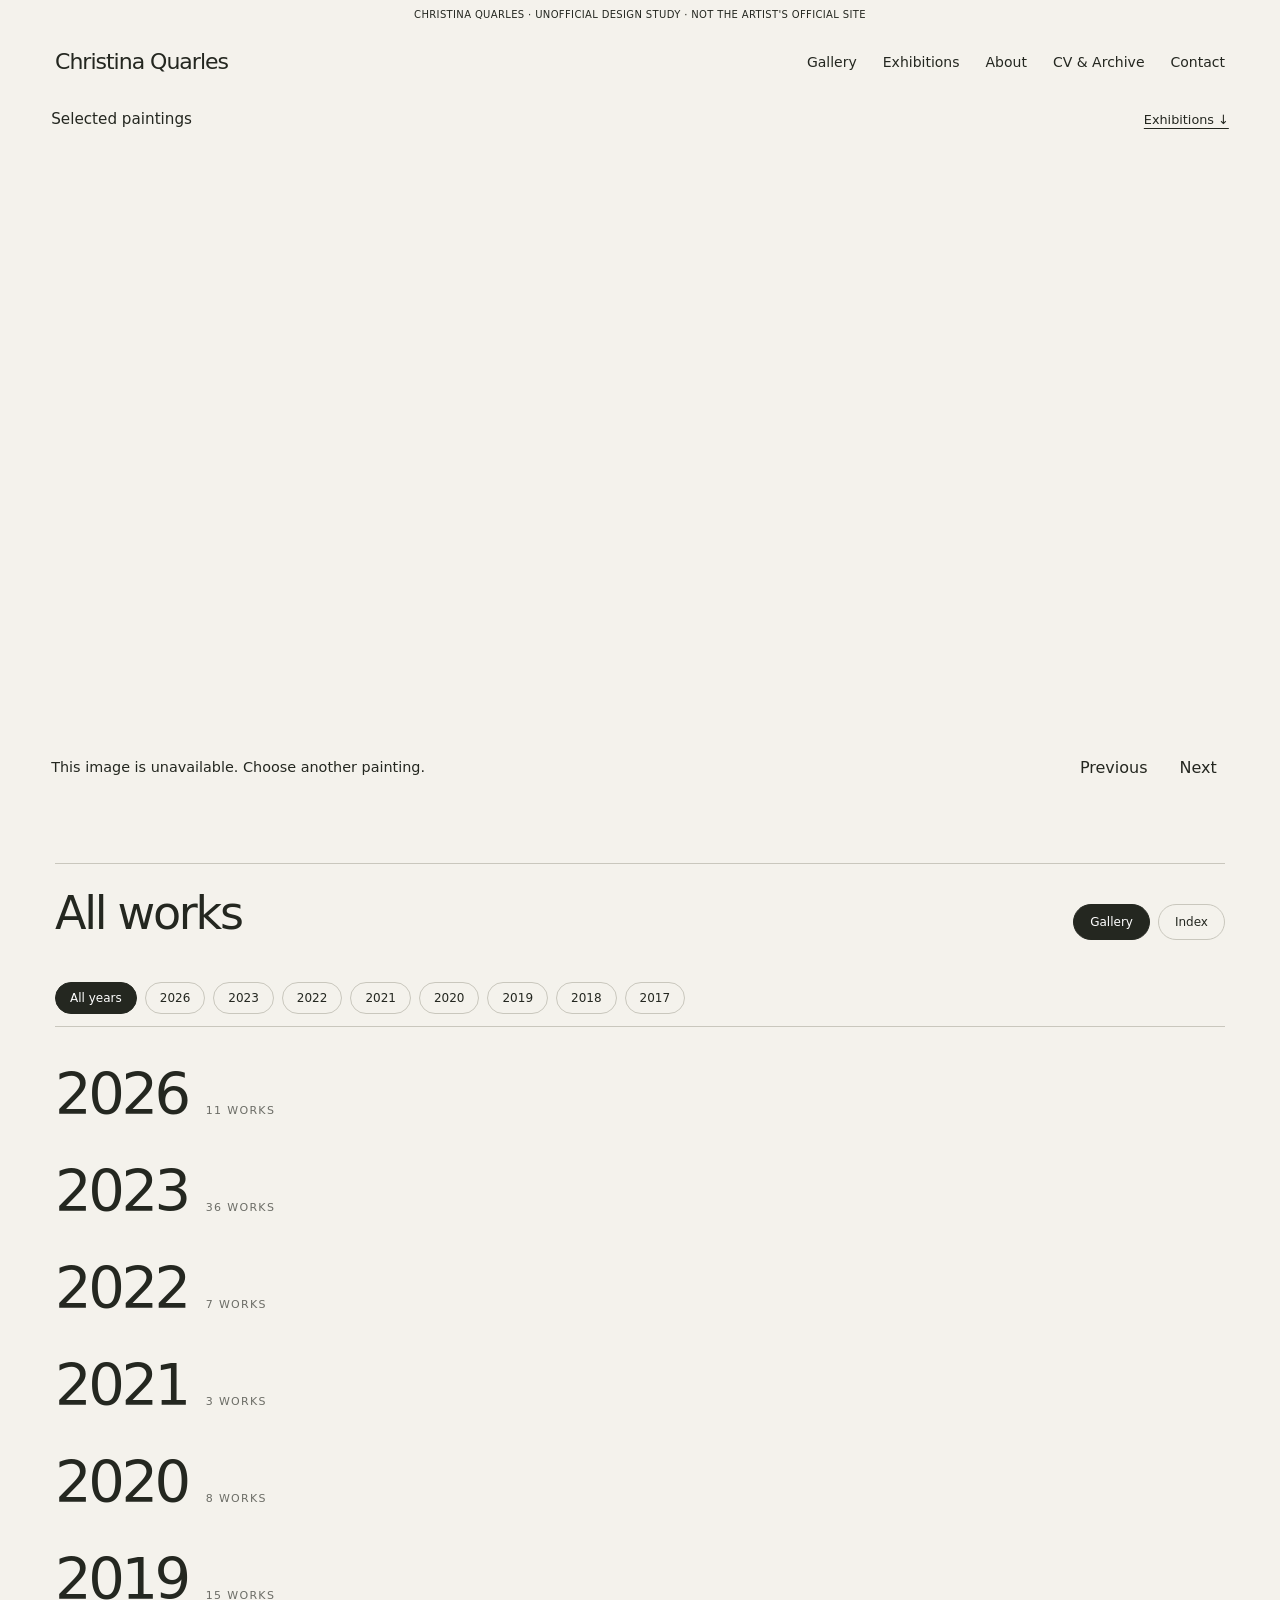
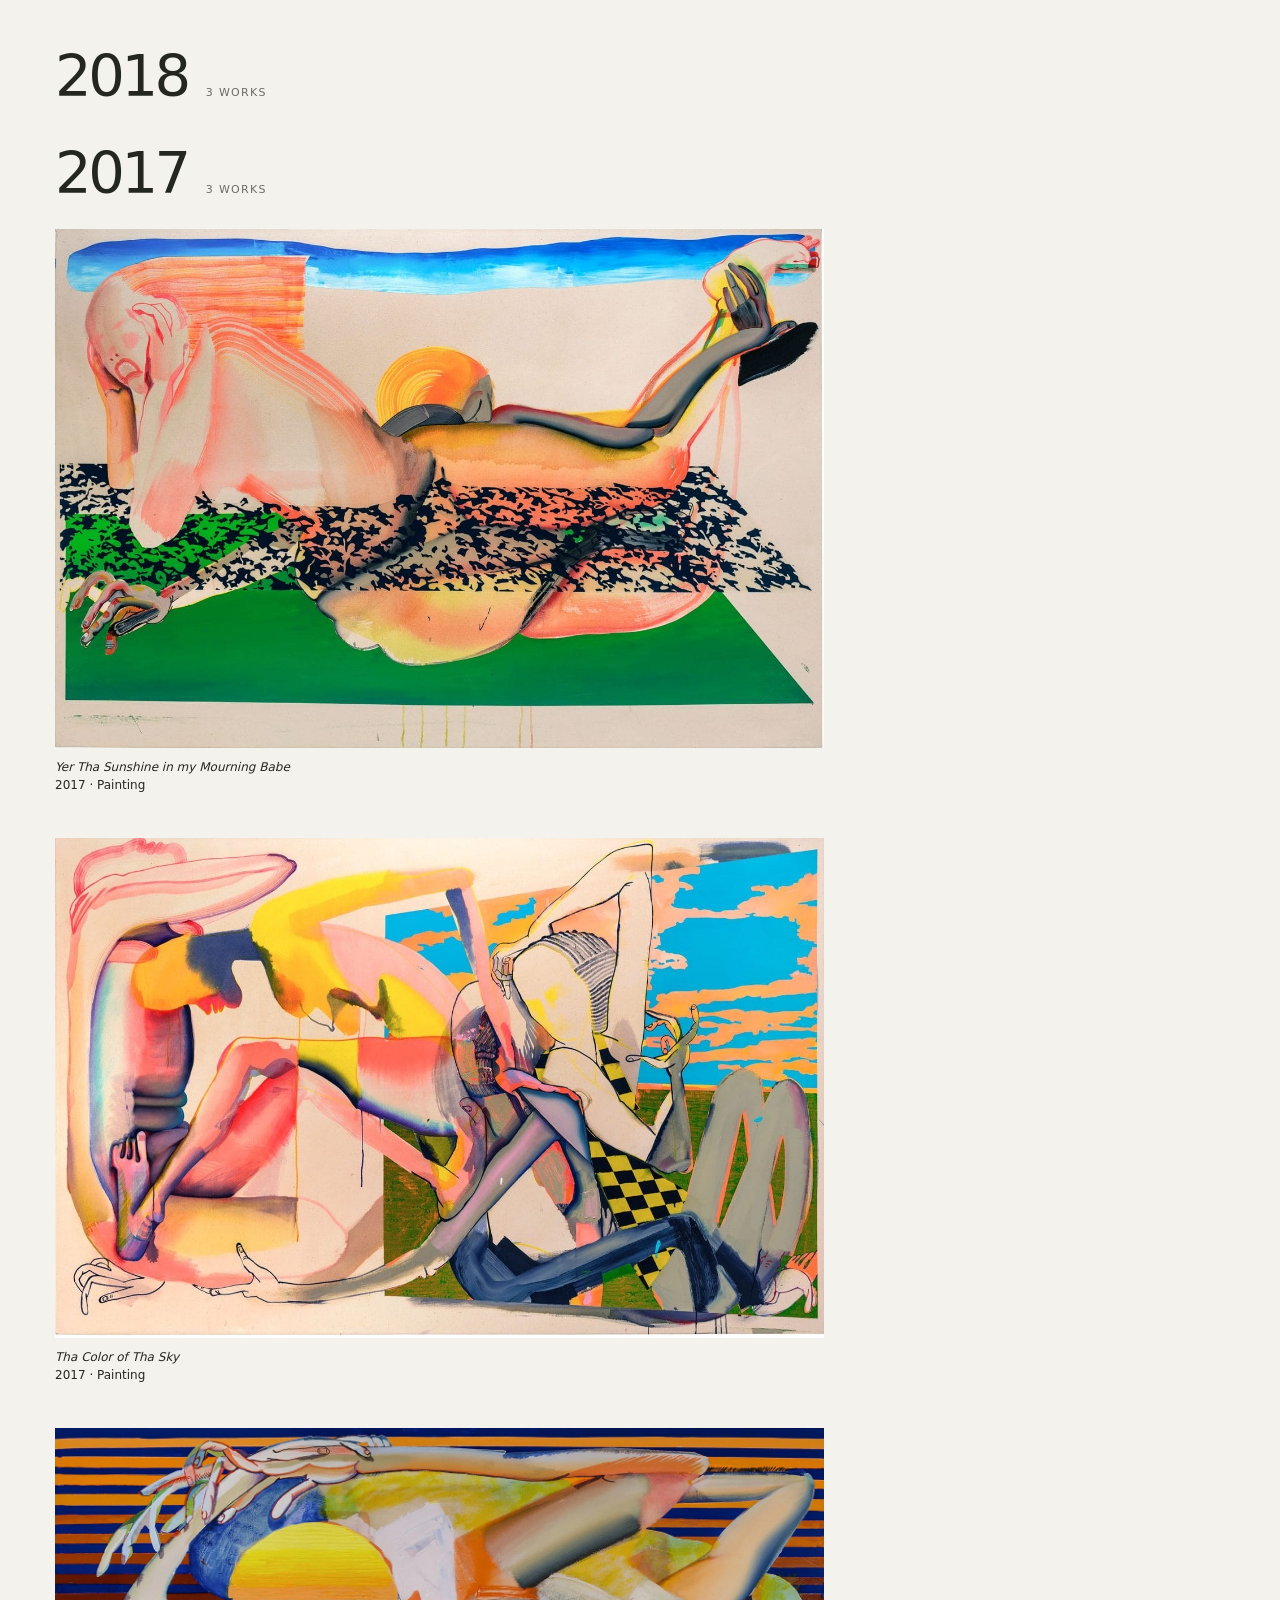
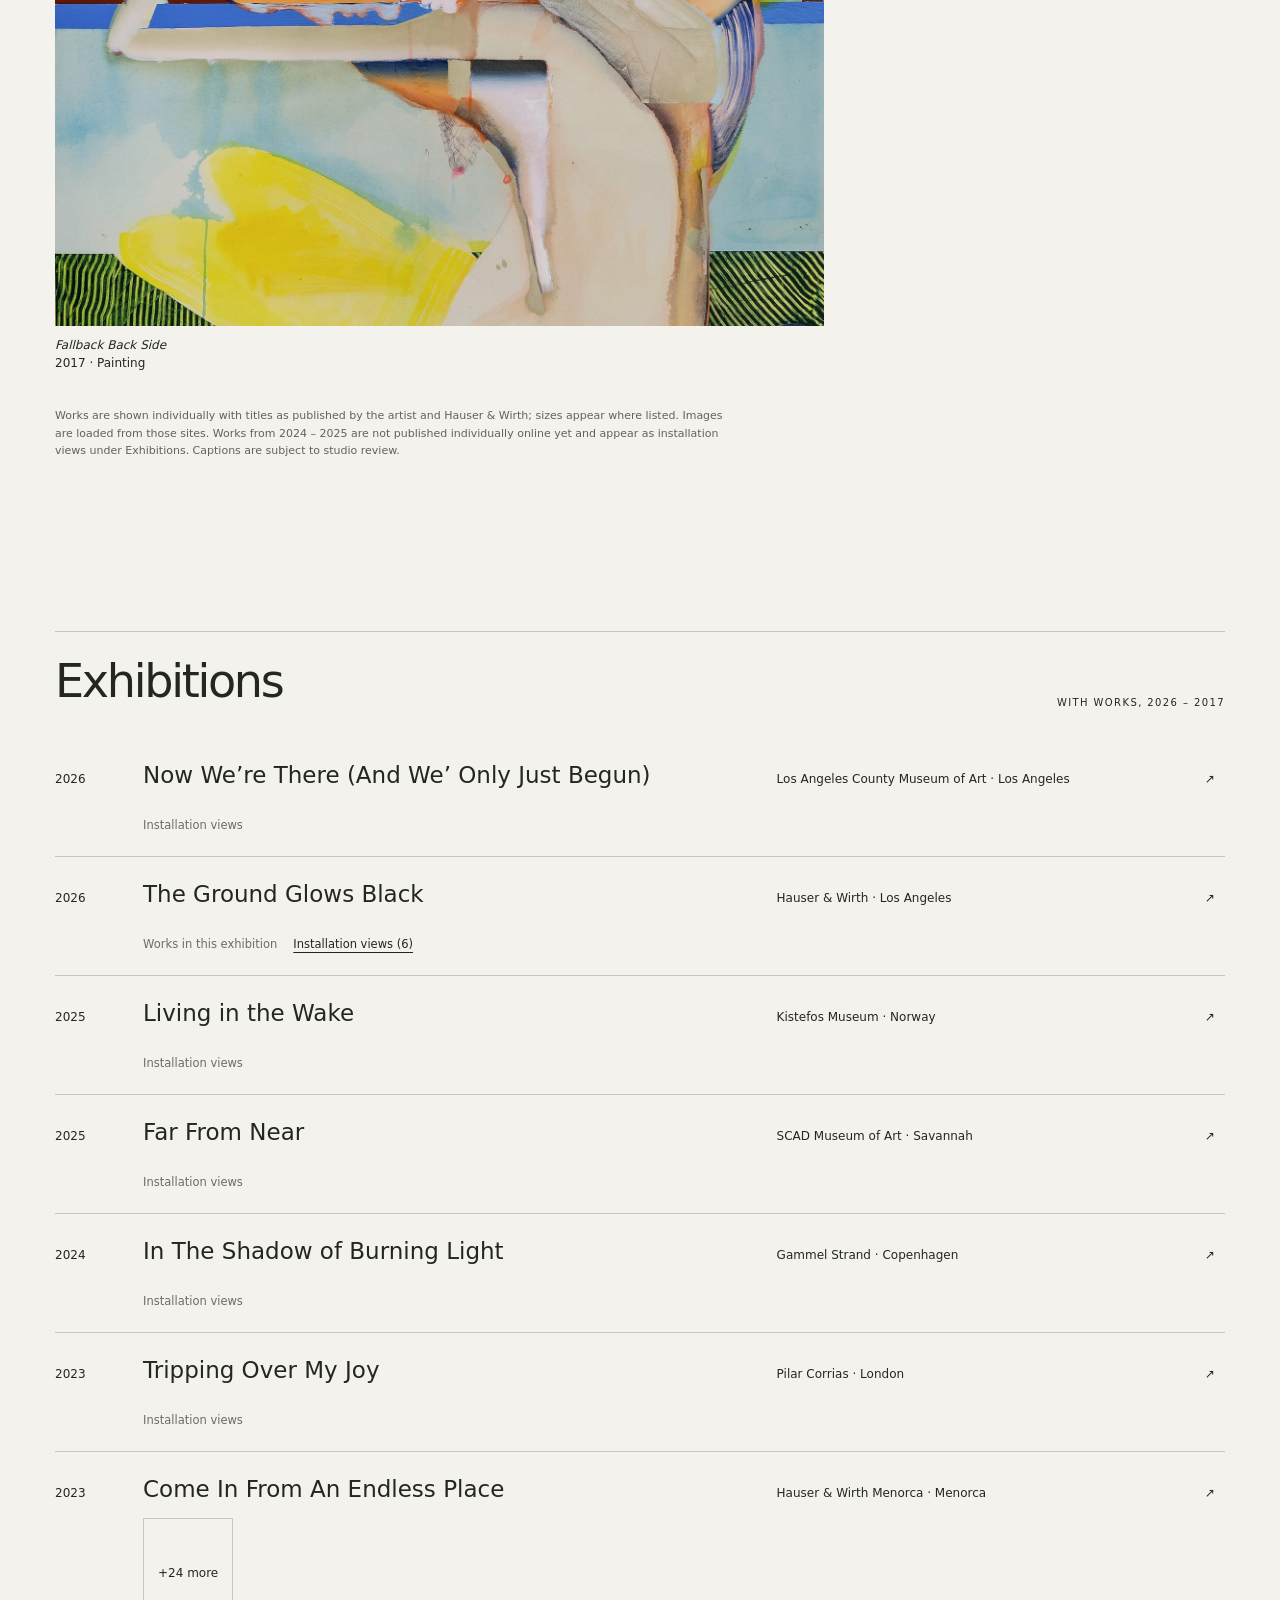
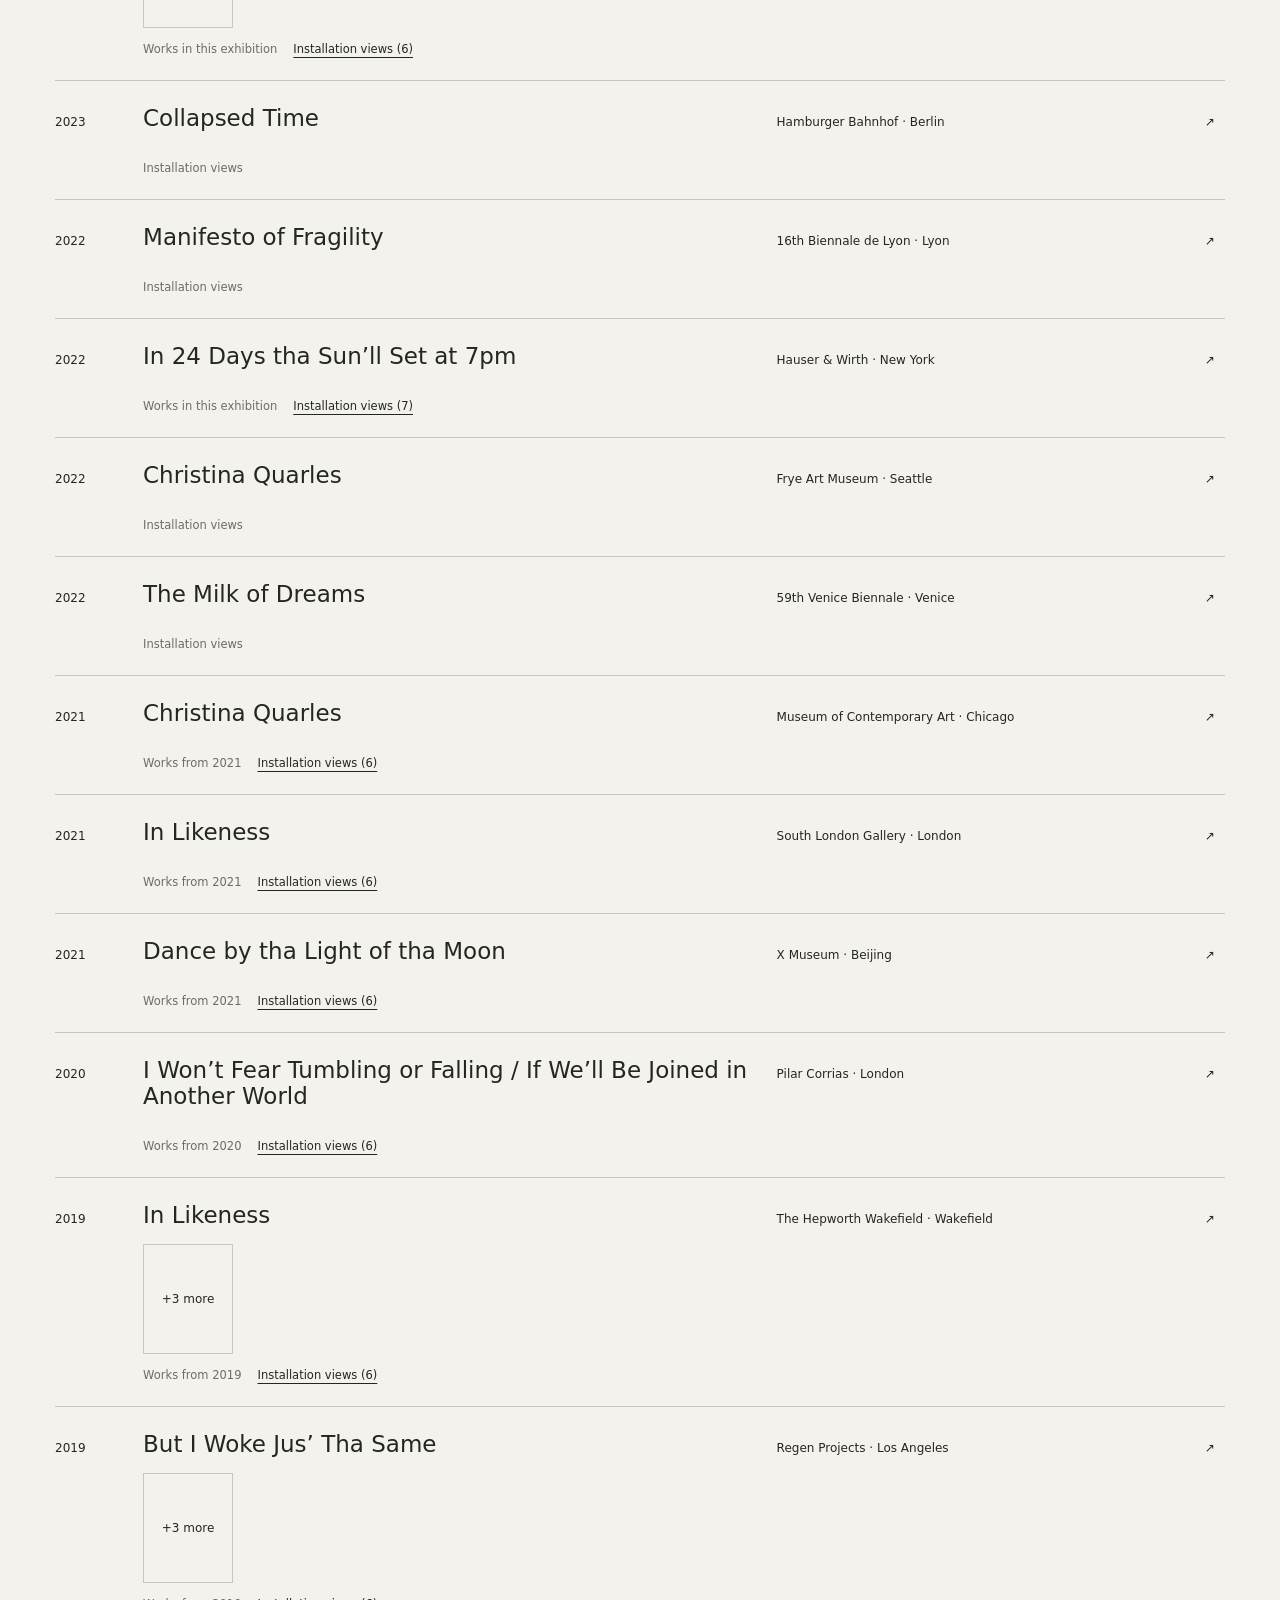
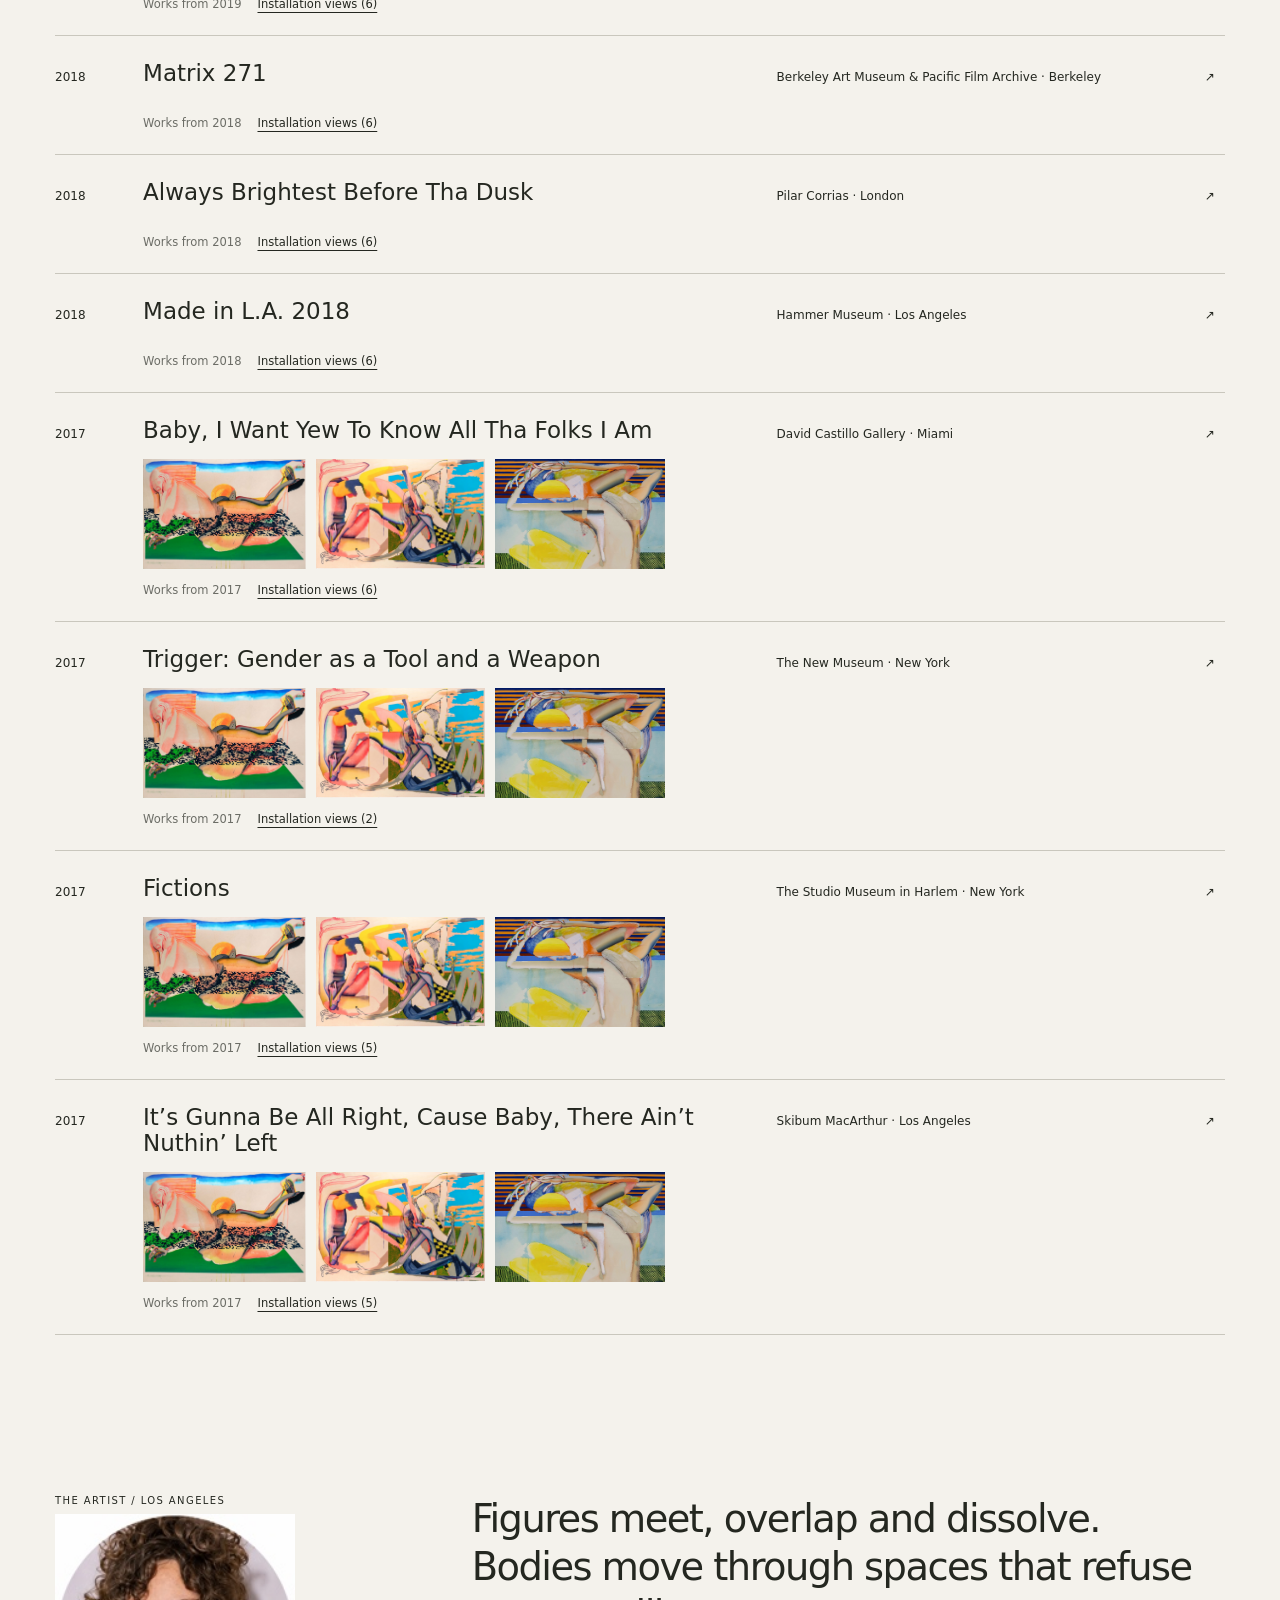
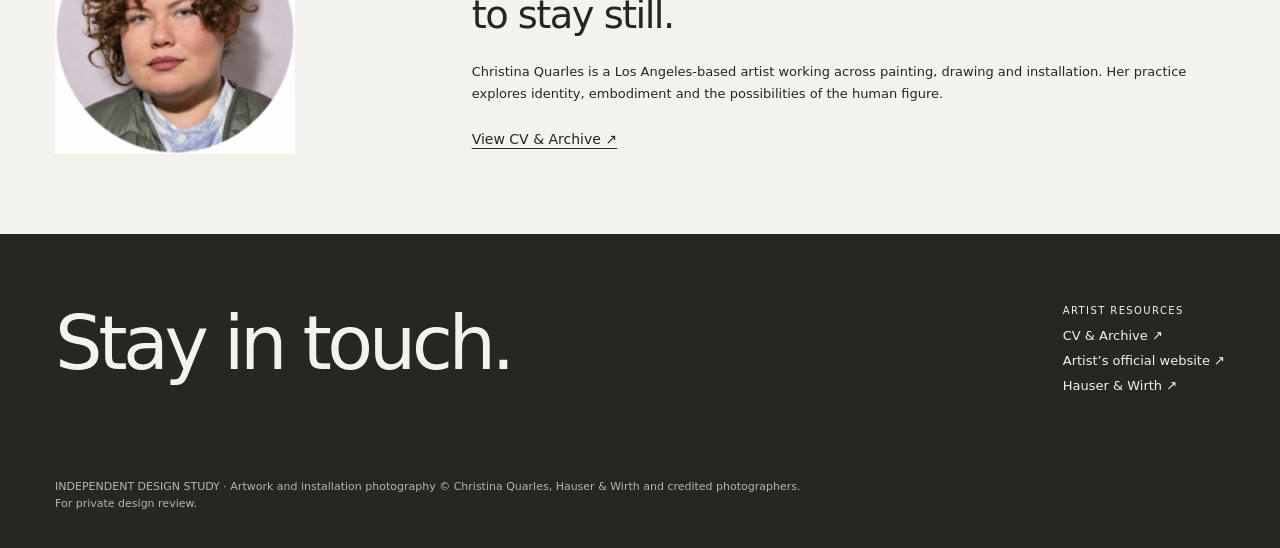
==== design-study/index.html @ c9bbc9cd "Show selected paintings with artwork-matched color and an artist portrait" ====
<!doctype html>
<html lang="en"><head><meta name="color-scheme" content="light only"><style>:root{color-scheme:light only}</style><meta charset="utf-8"><meta name="viewport" content="width=device-width,initial-scale=1"><meta name="robots" content="noindex,nofollow"><title>Christina Quarles — Gallery Design Study</title>
<style>
:root{--paper:#f4f2ec;--ink:#242720;--line:#c9c7bd;--tile:#e5e2d8}*{box-sizing:border-box}html{scroll-behavior:smooth}body{margin:0;color:var(--ink);background:var(--paper);font-family:Arial,Helvetica,sans-serif}a{color:inherit;text-decoration:none}button{font:inherit;cursor:pointer;color:inherit}
header{display:flex;align-items:center;justify-content:space-between;gap:30px;padding:23px 4.3%;border-bottom:1px solid var(--line);position:relative}.brand{font-size:23px;letter-spacing:-1.2px}nav{display:flex;flex-wrap:wrap;gap:clamp(12px,2.2vw,30px);font-size:12px}nav a:hover{text-decoration:underline;text-underline-offset:5px}
.label{font-size:10px;letter-spacing:.14em;text-transform:uppercase}.notice{text-align:center;padding:9px 15px;background:#e8e5dc;font-size:10px;letter-spacing:.035em}
.intro{display:flex;align-items:flex-end;justify-content:space-between;padding:44px 4.3% 28px;gap:30px}.intro h1{margin:0;font-size:clamp(34px,4.6vw,72px);font-weight:400;line-height:.95;letter-spacing:-.06em}.intro p{font-size:12px;line-height:1.65;max-width:200px;margin:0 0 8px}
section{padding:80px 4.3%}.section-head{display:flex;align-items:flex-end;justify-content:space-between;gap:20px;border-top:1px solid var(--line);padding-top:22px;margin-bottom:30px;flex-wrap:wrap}h2{font-size:clamp(28px,3.6vw,48px);font-weight:400;letter-spacing:-.05em;margin:0}
.latest{padding:28px 4.3% 40px}.latest .row{display:grid;grid-template-columns:1fr 1fr;gap:18px}.latest button{display:block;width:100%;border:0;padding:0;background:none;text-align:left}.latest img{display:block;width:100%;height:auto;max-height:70vh;object-fit:contain;background:var(--tile)}.latest .tag{display:flex;gap:12px;align-items:center;margin:0 0 14px}.latest .tag b{font-weight:400;border:1px solid var(--ink);border-radius:99px;padding:5px 11px;font-size:10px;letter-spacing:.14em;text-transform:uppercase}
.caption{display:flex;align-items:baseline;justify-content:space-between;gap:20px;font-size:12px;line-height:1.55;padding-top:12px}.caption em{font-style:italic}.caption .go{white-space:nowrap}
.switch{display:flex;gap:8px}.switch button{background:transparent;border:1px solid var(--line);border-radius:999px;padding:10px 16px;font-size:12px}.switch .on,.chips .on{color:#fff;background:var(--ink);border-color:var(--ink)}
.chips{display:flex;gap:8px;flex-wrap:wrap;margin:0 0 34px;position:sticky;top:0;z-index:5;background:var(--paper);padding:12px 0;border-bottom:1px solid var(--line)}.chips button{background:transparent;border:1px solid var(--line);border-radius:999px;padding:8px 14px;font-size:12px}
.year{display:flex;align-items:baseline;gap:18px;margin:52px 0 22px}.year:first-child{margin-top:8px}.year h3{margin:0;font-size:clamp(34px,4.5vw,64px);font-weight:400;letter-spacing:-.06em}.year span{font-size:11px;letter-spacing:.12em;text-transform:uppercase;opacity:.65}
.grid{display:grid;grid-template-columns:repeat(3,1fr);gap:30px 26px;align-items:start}.work button{display:block;width:100%;border:0;padding:0;background:none;text-align:left;position:relative}.work img{display:block;width:100%;height:340px;object-fit:contain;background:var(--tile);padding:12px}.work .badge{position:absolute;left:10px;top:10px;background:var(--paper);font-size:10px;letter-spacing:.1em;text-transform:uppercase;padding:5px 9px;border-radius:99px}.work.x img{object-fit:cover;padding:0}
.grid.list{display:block}.grid.list .work{display:grid;grid-template-columns:minmax(120px,200px) 1fr;gap:22px;padding:16px 0;border-bottom:1px solid var(--line)}.grid.list .work img{height:120px}.grid.list .caption{padding-top:0;align-items:center}
.bio{display:grid;grid-template-columns:1fr 2fr;gap:40px;background:#e8e5dc}.bio p{font-size:clamp(24px,3vw,42px);line-height:1.25;letter-spacing:-.04em;margin:0 0 22px}.bio small{font-size:13px;line-height:1.7}.under{text-decoration:underline;text-underline-offset:4px}
.ex a{display:grid;grid-template-columns:70px 1.6fr minmax(120px,1fr) 20px;align-items:center;gap:20px;padding:20px 0;border-bottom:1px solid var(--line)}.ex a:hover h3{text-decoration:underline;text-underline-offset:5px}.ex h3{font-size:clamp(16px,1.7vw,22px);font-weight:400;margin:0}.ex span{font-size:12px}
footer{background:#252720;color:#f4f2ec;padding:65px 4.3% 35px}footer .top{display:flex;justify-content:space-between;gap:30px;margin-bottom:75px}footer h2{font-size:clamp(40px,6vw,75px);letter-spacing:-.06em}footer a{display:block;margin:10px 0;font-size:13px}footer .fine{font-size:11px;opacity:.7;line-height:1.6}
dialog{width:min(98vw,1300px);height:min(96vh,930px);border:0;background:var(--paper);padding:18px;margin:auto}dialog::backdrop{background:rgba(0,0,0,.87)}dialog .top{display:flex;justify-content:space-between;align-items:center;gap:20px;margin-bottom:10px;font-size:13px}dialog .stage{position:relative;height:calc(100% - 92px)}dialog .stage img{display:block;width:100%;height:100%;object-fit:contain}dialog .bar{display:flex;justify-content:space-between;align-items:center;gap:14px;padding-top:10px;font-size:12px;line-height:1.5}dialog button{border:1px solid var(--line);border-radius:50px;background:none;padding:8px 16px}.nav2{display:flex;gap:8px}
img{color:var(--ink)}noscript{display:block;padding:40px 4.3%}
@media(max-width:1000px){.grid{grid-template-columns:repeat(2,1fr)}.latest .row{grid-template-columns:1fr}}
@media(max-width:720px){header{align-items:flex-start;padding:20px 5%;flex-direction:column;gap:14px}.brand{font-size:20px}nav{gap:13px;font-size:11px}.intro{display:block;padding:34px 5% 20px}.intro h1{font-size:10.5vw;line-height:1}.intro p{max-width:none;margin-top:20px}.latest{padding:10px 5% 30px}.latest img{max-height:none}section{padding:56px 5%}.grid{grid-template-columns:1fr;gap:30px}.work img{height:300px}.grid.list .work{grid-template-columns:96px 1fr;gap:14px}.grid.list .work img{height:80px;padding:4px}.bio{grid-template-columns:1fr;gap:24px}.ex a{grid-template-columns:48px 1fr 16px;gap:12px}.ex a .venue{display:none}footer .top{display:block}.section-head{align-items:center}dialog{padding:12px;height:94vh}dialog .stage{height:calc(100% - 100px)}}
@media(prefers-reduced-motion:reduce){html{scroll-behavior:auto}}
</style><style id="sitehead-css">
header.sitehead{display:flex;flex-direction:row;align-items:center;justify-content:space-between;gap:24px;padding:20px 4.3%;border-bottom:1px solid #c9c7bd;background:#f4f2ec;position:sticky;top:0;z-index:30;font-family:Arial,Helvetica,sans-serif;width:auto}
header.sitehead .brand{font-size:22px;letter-spacing:-1px;color:#242720;text-decoration:none;white-space:nowrap;margin:0}
header.sitehead nav{display:flex;flex-wrap:nowrap;align-items:center;justify-content:flex-end;gap:26px;margin:0;padding:0;font:12px Arial,Helvetica,sans-serif;letter-spacing:0;text-transform:none;white-space:nowrap;overflow-x:auto;scrollbar-width:none;position:static;background:none}
header.sitehead nav::-webkit-scrollbar{display:none}
header.sitehead nav a{color:#242720;text-decoration:none;border:0;padding:0;font:inherit;letter-spacing:0;text-transform:none}
header.sitehead nav a:hover{text-decoration:underline;text-underline-offset:5px}
@media(max-width:720px){header.sitehead{flex-direction:column;align-items:flex-start;gap:12px;padding:16px 5% 14px}header.sitehead .brand{font-size:20px}header.sitehead nav{width:100%;justify-content:flex-start;gap:16px}}
</style>
<style>html{background:#f4f2ec}</style><style id="works-css">
.hero-works{padding:36px 4.3% 8px}.hero-works .row1{display:flex;align-items:baseline;justify-content:space-between;gap:20px;flex-wrap:wrap;margin-bottom:22px}.hero-works h1{margin:0;font-weight:400;font-size:clamp(24px,3vw,40px);letter-spacing:-.04em}
.feature{display:flex;gap:18px;overflow-x:auto;scroll-snap-type:x mandatory;padding-bottom:10px;scrollbar-width:thin}.feature .fw{flex:0 0 auto;scroll-snap-align:start;max-width:92vw}.feature button{display:block;border:0;padding:0;background:none}.feature img{display:block;height:min(62vh,640px);width:auto;max-width:92vw;background:var(--tile)}.feature .caption{padding-top:10px}
.mason{columns:4 240px;column-gap:22px}.mason .work{break-inside:avoid;margin:0 0 26px}.mason .work button{display:block;width:100%;border:0;padding:0;background:none;text-align:left}.mason .work img{display:block;width:100%;height:auto;background:var(--tile);min-height:80px}.mason .caption{font-size:11.5px;padding-top:8px}
.mason.list{columns:auto;display:grid;grid-template-columns:repeat(4,1fr);gap:22px}.mason.list .work{display:block;margin:0;break-inside:auto}.mason.list .work button{width:100%}.mason.list .work img{width:100%;height:auto;aspect-ratio:1/1;object-fit:contain;padding:10px;min-height:0}.mason.list .caption{padding-top:8px;font-size:12px;line-height:1.5}
.exb{border-bottom:1px solid var(--line);padding:24px 0}.exb .exh{display:grid;grid-template-columns:70px 1.5fr 1fr 20px;gap:18px;align-items:baseline;text-decoration:none}.exb .exh:hover h3{text-decoration:underline;text-underline-offset:5px}.exb h3{font-size:clamp(17px,1.8vw,23px);font-weight:400;margin:0}.exb .exh span{font-size:12px}
.strip{display:flex;gap:10px;overflow-x:auto;margin:16px 0 8px 88px;padding-bottom:6px;scrollbar-width:thin}.strip button{flex:0 0 auto;border:0;padding:0;background:none}.strip img{display:block;height:110px;width:auto;background:var(--tile)}.strip .more{height:110px;min-width:90px;border:1px solid var(--line);font-size:12px;padding:0 14px}
.exmeta{margin:6px 0 0 88px;font-size:11.5px;display:flex;gap:16px;flex-wrap:wrap;align-items:center}.exmeta button{border:0;background:none;padding:0;text-decoration:underline;text-underline-offset:4px;font-size:11.5px}.exmeta .note{opacity:.65}
@media(max-width:1000px){.mason{columns:3 200px}.mason.list{grid-template-columns:repeat(3,1fr)}}
@media(max-width:720px){.mason.list{grid-template-columns:repeat(2,1fr);gap:14px}.hero-works{padding:22px 5% 4px}.mason{columns:2;column-gap:12px}.mason .work{margin-bottom:18px}.feature img{height:50vh}.exb .exh{grid-template-columns:48px 1fr 16px;gap:10px}.exb .exh .venue{display:none}.strip,.exmeta{margin-left:0}.strip img,.strip .more{height:84px}}
</style>
<style id="clean-css">
.mason .work img,.feature img,.strip img,.mason.list .work img{background:transparent!important;mix-blend-mode:multiply;padding:0;min-height:0}
img[src*="hauserwirth.com"]{filter:brightness(1.12)}
.feature .fw,.mason .work button,.strip button{background:none}
.mason.list .work img{padding:0}
dialog{position:fixed;inset:0;width:100vw;max-width:none;height:100vh;height:100dvh;max-height:none;margin:0;padding:22px 4.3% 20px;border:0;background:#f4f2ec;color:#242720}
dialog::backdrop{background:#f4f2ec}
dialog .top{margin-bottom:6px}
dialog .stage{height:calc(100% - 96px)}
dialog .stage img{mix-blend-mode:multiply;background:transparent}
dialog button{background:#f4f2ec}
@media(max-width:720px){dialog{padding:14px 5% 14px}}
</style>
<style id="grid-css">
.mason,.mason.list{columns:auto!important;display:grid!important;grid-template-columns:repeat(3,1fr)!important;gap:44px 32px!important;align-items:start}
.mason .work,.mason.list .work{display:block;margin:0!important;break-inside:auto}
.mason .work img,.mason.list .work img{width:100%!important;height:auto!important;aspect-ratio:1/1;object-fit:contain;object-position:center;padding:0!important;filter:brightness(1.06)}
.mason .work.x img{object-fit:contain}
.mason .caption,.mason.list .caption{padding-top:10px;font-size:12px;line-height:1.5;min-height:3em}
.mason.list{grid-template-columns:repeat(4,1fr)!important;gap:32px 24px!important}
@media(max-width:1000px){.mason,.mason.list{grid-template-columns:repeat(2,1fr)!important}}
@media(max-width:720px){.mason,.mason.list{grid-template-columns:repeat(2,1fr)!important;gap:26px 14px!important}}
</style>
<link rel="stylesheet" href="gallery.css">
</head><body>
<div class="notice">CHRISTINA QUARLES · UNOFFICIAL DESIGN STUDY · NOT THE ARTIST'S OFFICIAL SITE</div>
<header class="sitehead"><a class="brand" href="/">Christina Quarles</a><nav aria-label="Main menu"><a href="/design-study/#works">Gallery</a><a href="/design-study/#exhibitions">Exhibitions</a><a href="/design-study/#about">About</a><a href="/design-study/cv-archive/">CV &amp; Archive</a><a href="/design-study/#contact">Contact</a></nav></header>
<main>
<section class="hero-works" id="latest" aria-label="Selected work"><div class="row1"><h1>Selected paintings</h1><a href="#exhibitions" class="label" style="text-decoration:underline;text-underline-offset:4px">Exhibitions ↓</a></div><div class="feature" id="feature">
  <div class="feature-stage"><button type="button" class="feature-image" id="featureImage" aria-haspopup="dialog" hidden></button></div>
  <div class="feature-meta"><div class="caption" id="featureCaption" aria-live="polite"></div><div class="feature-controls" aria-label="Featured paintings"><button id="featurePrev" type="button">Previous</button><button id="featureNext" type="button">Next</button></div></div>
</div></section>
<section id="works" style="padding-top:44px"><div class="section-head"><h2>All works</h2><div class="switch"><button id="galleryToggle" class="on" aria-pressed="true">Gallery</button><button id="indexToggle" aria-pressed="false">Index</button></div></div>
<div class="chips" id="chips" role="group" aria-label="Filter by year"></div>
<div id="worksGrid"></div>
<noscript>Enable JavaScript to browse the gallery, or visit <a class="under" href="https://www.christinaquarles.com/" rel="noopener">the artist’s website</a>.</noscript>
<p style="margin-top:35px;font-size:11px;line-height:1.6;opacity:.7;max-width:680px">Works are shown individually with titles as published by the artist and Hauser &amp; Wirth; sizes appear where listed. Images are loaded from those sites. Works from 2024 – 2025 are not published individually online yet and appear as installation views under Exhibitions. Captions are subject to studio review.</p></section>
<section id="exhibitions"><div class="section-head"><h2>Exhibitions</h2><span class="label">With works, 2026 – 2017</span></div><div id="exList"></div></section>
<section class="bio" id="about"><div><div class="label">The artist / Los Angeles</div><figure class="artist-portrait"><img src="../img/christina-quarles-portrait.jpg" alt="Portrait of Christina Quarles" loading="lazy"></figure></div><div><p>Figures meet, overlap and dissolve. Bodies move through spaces that refuse to stay still.</p><small>Christina Quarles is a Los Angeles-based artist working across painting, drawing and installation. Her practice explores identity, embodiment and the possibilities of the human figure.</small><p style="font-size:14px;letter-spacing:0;margin:26px 0 0"><a href="cv-archive/" class="under">View CV &amp; Archive ↗</a></p></div></section>
</main>
<footer id="contact"><div class="top"><h2>Stay in touch.</h2><div><span class="label">Artist resources</span><a href="cv-archive/">CV &amp; Archive ↗</a><a href="https://christinaquarles.com/" target="_blank" rel="noopener">Artist’s official website ↗</a><a href="https://www.hauserwirth.com/artists/33678-christina-quarles/" target="_blank" rel="noopener">Hauser &amp; Wirth ↗</a></div></div><div class="fine">INDEPENDENT DESIGN STUDY · Artwork and installation photography © Christina Quarles, Hauser &amp; Wirth and credited photographers.<br>For private design review.</div></footer>
<dialog id="viewer" aria-label="Expanded artwork"><div class="top"><span id="viewTitle"></span><button id="close" type="button">Close ×</button></div><div class="stage"><img id="large" alt=""></div><div class="bar"><span id="viewCap"></span><div class="nav2"><button id="prev" type="button" aria-label="Previous image">←</button><span id="count" style="align-self:center;font-size:12px"></span><button id="next" type="button" aria-label="Next image">→</button></div></div></dialog>
<script>
const DATA={"works":[{"k":"p","y":2026,"t":"Tomb (Is My World Not Fallin' Down?)","m":"Acrylic on canvas","ex":"LA2026","im":["https://media.hauserwirth.com/m/40db2c1aca83dca6/web-hires-jpg-72dpi/QUARL144028-works-grey-background-2.jpg"],"fb":["https://media.hauserwirth.com/m/40db2c1aca83dca6/webimage-QUARL144028-works-grey-background-2.jpg","https://media.hauserwirth.com/m/40db2c1aca83dca6/thul-QUARL144028-works-grey-background-2.jpg"]},{"k":"p","y":2026,"t":"Glow, After","m":"Acrylic on canvas, diptych","ex":"LA2026","im":["https://media.hauserwirth.com/m/54510967bd3593bf/web-hires-jpg-72dpi/QUARL145055-works-grey-background-2.jpg"],"fb":["https://media.hauserwirth.com/m/54510967bd3593bf/webimage-QUARL145055-works-grey-background-2.jpg","https://media.hauserwirth.com/m/54510967bd3593bf/thul-QUARL145055-works-grey-background-2.jpg"]},{"k":"p","y":2026,"t":"Feelin' Fine (Push On Thru)","m":"Acrylic on canvas","ex":"LA2026","im":["https://media.hauserwirth.com/m/3e1b43ebbcab3ecb/web-hires-jpg-72dpi/QUARL144030-works-grey-background-2.jpg"],"fb":["https://media.hauserwirth.com/m/3e1b43ebbcab3ecb/webimage-QUARL144030-works-grey-background-2.jpg","https://media.hauserwirth.com/m/3e1b43ebbcab3ecb/thul-QUARL144030-works-grey-background-2.jpg"]},{"k":"p","y":2026,"t":"Is This The Return to Oz?","m":"Acrylic on canvas","ex":"LA2026","im":["https://media.hauserwirth.com/m/26e7c3def216b660/web-hires-jpg-72dpi/QUARL144027-works-grey-background-2.jpg"],"fb":["https://media.hauserwirth.com/m/26e7c3def216b660/webimage-QUARL144027-works-grey-background-2.jpg","https://media.hauserwirth.com/m/26e7c3def216b660/thul-QUARL144027-works-grey-background-2.jpg"]},{"k":"p","y":2026,"t":"This Rain That Hold, I Give To Yew","m":"Acrylic on canvas","ex":"LA2026","im":["https://media.hauserwirth.com/m/35f79563339564b3/web-hires-jpg-72dpi/QUARL145056-works-grey-background-2.jpg"],"fb":["https://media.hauserwirth.com/m/35f79563339564b3/webimage-QUARL145056-works-grey-background-2.jpg","https://media.hauserwirth.com/m/35f79563339564b3/thul-QUARL145056-works-grey-background-2.jpg"]},{"k":"p","y":2026,"t":"We Live Close To Tha Ground","m":"Acrylic on canvas","ex":"LA2026","im":["https://media.hauserwirth.com/m/75a544c078bc4d8c/web-hires-jpg-72dpi/20260212_HW_QUARL144560_003-tif.jpg"],"fb":["https://media.hauserwirth.com/m/75a544c078bc4d8c/webimage-20260212_HW_QUARL144560_003-tif.jpg","https://media.hauserwirth.com/m/75a544c078bc4d8c/thul-20260212_HW_QUARL144560_003-tif.jpg"]},{"k":"p","y":2026,"t":"Fuck This Muck (Yer Bringin' Me Down)","m":"Acrylic on canvas","ex":"LA2026","im":["https://media.hauserwirth.com/m/5c1b1dde1ebc9c4d/web-hires-jpg-72dpi/QUARL144031-20251107_HW_CQ_C1_01.jpg"],"fb":["https://media.hauserwirth.com/m/5c1b1dde1ebc9c4d/webimage-QUARL144031-20251107_HW_CQ_C1_01.jpg","https://media.hauserwirth.com/m/5c1b1dde1ebc9c4d/thul-QUARL144031-20251107_HW_CQ_C1_01.jpg"]},{"k":"d","y":2026,"t":"Shaded","m":"Charcoal on paper","ex":"LA2026","im":["https://media.hauserwirth.com/m/f8571baea6cc4a2/web-hires-jpg-72dpi/20260212_HW_QUARL145497_002v2.jpg"],"fb":["https://media.hauserwirth.com/m/f8571baea6cc4a2/webimage-20260212_HW_QUARL145497_002v2.jpg","https://media.hauserwirth.com/m/f8571baea6cc4a2/thul-20260212_HW_QUARL145497_002v2.jpg"]},{"k":"d","y":2026,"t":"What Tha Dark Holds","m":"Charcoal on paper","ex":"LA2026","im":["https://media.hauserwirth.com/m/3edb2e29d079f60a/web-hires-jpg-72dpi/20260212_HW_QUARL145445_002v2.jpg"],"fb":["https://media.hauserwirth.com/m/3edb2e29d079f60a/webimage-20260212_HW_QUARL145445_002v2.jpg","https://media.hauserwirth.com/m/3edb2e29d079f60a/thul-20260212_HW_QUARL145445_002v2.jpg"]},{"k":"d","y":2026,"t":"All N' All Is All We Are","m":"Charcoal on paper","ex":"LA2026","im":["https://media.hauserwirth.com/m/3d9d8b9988314d85/web-hires-jpg-72dpi/20260212_HW_QUARL145447_002v2.jpg"],"fb":["https://media.hauserwirth.com/m/3d9d8b9988314d85/webimage-20260212_HW_QUARL145447_002v2.jpg","https://media.hauserwirth.com/m/3d9d8b9988314d85/thul-20260212_HW_QUARL145447_002v2.jpg"]},{"k":"d","y":2026,"t":"I Hope It Dosent Hurt Bad, But I Guess It Couldn't Hurt Good","m":"Charcoal on paper","ex":"LA2026","im":["https://media.hauserwirth.com/m/2b518773b6264e84/web-hires-jpg-72dpi/20260212_HW_QUARL145446_002v2.jpg"],"fb":["https://media.hauserwirth.com/m/2b518773b6264e84/webimage-20260212_HW_QUARL145446_002v2.jpg","https://media.hauserwirth.com/m/2b518773b6264e84/thul-20260212_HW_QUARL145446_002v2.jpg"]},{"k":"p","y":2023,"t":"Rain Again","m":"","ex":"MEN2023","im":["https://media.hauserwirth.com/transform/f8c29657-c7cc-4f87-b8f5-cf4a3805df13/vip-56863?io=transform:fit,width:1400&quality=82&format=webp"],"fb":["https://media.hauserwirth.com/transform/f8c29657-c7cc-4f87-b8f5-cf4a3805df13/vip-56863"]},{"k":"p","y":2023,"t":"It’s Been 7 Hours","m":"","ex":"MEN2023","im":["https://media.hauserwirth.com/transform/fff30f69-1a72-49a1-a73b-e973ed830219/vip-57007?io=transform:fit,width:1400&quality=82&format=webp"],"fb":["https://media.hauserwirth.com/transform/fff30f69-1a72-49a1-a73b-e973ed830219/vip-57007"]},{"k":"p","y":2023,"t":"Glad Ta See Ya Here","m":"","ex":"MEN2023","im":["https://media.hauserwirth.com/transform/3848aa77-01f0-47f7-82eb-722f773826b4/vip-57009?io=transform:fit,width:1400&quality=82&format=webp"],"fb":["https://media.hauserwirth.com/transform/3848aa77-01f0-47f7-82eb-722f773826b4/vip-57009"]},{"k":"p","y":2023,"t":"I’ll Remember Yew This, I’ll Remember Yew This Way","m":"","ex":"MEN2023","im":["https://media.hauserwirth.com/transform/28a471bc-7fbb-411d-bb39-8915e2fa9588/vip-57011?io=transform:fit,width:1400&quality=82&format=webp"],"fb":["https://media.hauserwirth.com/transform/28a471bc-7fbb-411d-bb39-8915e2fa9588/vip-57011"]},{"k":"p","y":2023,"t":"Cherry Moon (Just As Tha Darkness Got Very Dark)","m":"","ex":"MEN2023","im":["https://media.hauserwirth.com/transform/971eb5c3-a8f7-4b0c-8349-402b177916e1/vip-56847?io=transform:fit,width:1400&quality=82&format=webp"],"fb":["https://media.hauserwirth.com/transform/971eb5c3-a8f7-4b0c-8349-402b177916e1/vip-56847"]},{"k":"p","y":2023,"t":"Play Yer Part","m":"","ex":"MEN2023","im":["https://media.hauserwirth.com/transform/6dcdaf85-15f7-4aab-aa6c-2e0d55d8504d/vip-56640?io=transform:fit,width:1400&quality=82&format=webp"],"fb":["https://media.hauserwirth.com/transform/6dcdaf85-15f7-4aab-aa6c-2e0d55d8504d/vip-56640"]},{"k":"p","y":2023,"t":"Wrestlin’","m":"","ex":"MEN2023","im":["https://media.hauserwirth.com/transform/e7bda3dd-81ec-4026-8be7-1f0f5fbf6e84/vip-57014?io=transform:fit,width:1400&quality=82&format=webp"],"fb":["https://media.hauserwirth.com/transform/e7bda3dd-81ec-4026-8be7-1f0f5fbf6e84/vip-57014"]},{"k":"p","y":2023,"t":"Stone Butch","m":"","ex":"MEN2023","im":["https://media.hauserwirth.com/transform/e42095ef-b770-46e7-8ca6-53906ca6a21c/image?io=transform:fit,width:1400&quality=82&format=webp"],"fb":["https://media.hauserwirth.com/transform/e42095ef-b770-46e7-8ca6-53906ca6a21c/image"]},{"k":"p","y":2023,"t":"Restin’","m":"","ex":"MEN2023","im":["https://media.hauserwirth.com/transform/2ef2bb08-38e9-49b4-8610-556d1ad811ad/vip-57018?io=transform:fit,width:1400&quality=82&format=webp"],"fb":["https://media.hauserwirth.com/transform/2ef2bb08-38e9-49b4-8610-556d1ad811ad/vip-57018"]},{"k":"p","y":2023,"t":"Who Could Hang a Name on Yew?","m":"","ex":"MEN2023","im":["https://media.hauserwirth.com/transform/83a5feb4-e8eb-4bc1-9f20-9235063b863c/vip-57020?io=transform:fit,width:1400&quality=82&format=webp"],"fb":["https://media.hauserwirth.com/transform/83a5feb4-e8eb-4bc1-9f20-9235063b863c/vip-57020"]},{"k":"p","y":2023,"t":"All tha Stars Man","m":"","ex":"MEN2023","im":["https://media.hauserwirth.com/transform/bda54f49-a263-4c5b-8b01-29e2cc0d8134/vip-57022?io=transform:fit,width:1400&quality=82&format=webp"],"fb":["https://media.hauserwirth.com/transform/bda54f49-a263-4c5b-8b01-29e2cc0d8134/vip-57022"]},{"k":"p","y":2023,"t":"Felled n’ Folded","m":"","ex":"MEN2023","im":["https://media.hauserwirth.com/transform/ae4ba7e6-7868-4166-b88f-d7de9afb21c8/vip-57024?io=transform:fit,width:1400&quality=82&format=webp"],"fb":["https://media.hauserwirth.com/transform/ae4ba7e6-7868-4166-b88f-d7de9afb21c8/vip-57024"]},{"k":"p","y":2023,"t":"All They Seem","m":"","ex":"MEN2023","im":["https://media.hauserwirth.com/transform/43a1dd53-945e-4001-9ee4-a798a8e8ac21/vip-56896?io=transform:fit,width:1400&quality=82&format=webp"],"fb":["https://media.hauserwirth.com/transform/43a1dd53-945e-4001-9ee4-a798a8e8ac21/vip-56896"]},{"k":"p","y":2023,"t":"Swept","m":"","ex":"MEN2023","im":["https://media.hauserwirth.com/transform/aadd6a1a-0dca-4c6e-a148-5ce9bfe3dd55/vip-57026?io=transform:fit,width:1400&quality=82&format=webp"],"fb":["https://media.hauserwirth.com/transform/aadd6a1a-0dca-4c6e-a148-5ce9bfe3dd55/vip-57026"]},{"k":"p","y":2023,"t":"Get Caught Up (Before We Start)","m":"","ex":"MEN2023","im":["https://media.hauserwirth.com/transform/ed51f32c-ea55-43a3-8cf7-ad4a52e4203c/vip-57028?io=transform:fit,width:1400&quality=82&format=webp"],"fb":["https://media.hauserwirth.com/transform/ed51f32c-ea55-43a3-8cf7-ad4a52e4203c/vip-57028"]},{"k":"p","y":2023,"t":"Where Do We Go From Here?","m":"","ex":"MEN2023","im":["https://media.hauserwirth.com/transform/dc8b767c-4577-44a0-966b-7783f4cc5ca9/vip-57030?io=transform:fit,width:1400&quality=82&format=webp"],"fb":["https://media.hauserwirth.com/transform/dc8b767c-4577-44a0-966b-7783f4cc5ca9/vip-57030"]},{"k":"p","y":2023,"t":"Lift Yew Up, I Wanna Lift Yew Up, I Wanna","m":"","ex":"MEN2023","im":["https://media.hauserwirth.com/transform/524e1db3-d3e4-4e56-bc67-726839de1d5b/vip-56854?io=transform:fit,width:1400&quality=82&format=webp"],"fb":["https://media.hauserwirth.com/transform/524e1db3-d3e4-4e56-bc67-726839de1d5b/vip-56854"]},{"k":"p","y":2023,"t":"I’ll Be Good","m":"","ex":"MEN2023","im":["https://media.hauserwirth.com/transform/7b8bb763-c506-4ee5-8e15-5bfb04f1005f/vip-57032?io=transform:fit,width:1400&quality=82&format=webp"],"fb":["https://media.hauserwirth.com/transform/7b8bb763-c506-4ee5-8e15-5bfb04f1005f/vip-57032"]},{"k":"p","y":2023,"t":"It’ll Follow Yew","m":"","ex":"MEN2023","im":["https://media.hauserwirth.com/transform/b4ed3f09-e71a-4dd2-8354-b4851ff67e3a/vip-57034?io=transform:fit,width:1400&quality=82&format=webp"],"fb":["https://media.hauserwirth.com/transform/b4ed3f09-e71a-4dd2-8354-b4851ff67e3a/vip-57034"]},{"k":"p","y":2023,"t":"I Got Five On It","m":"","ex":"MEN2023","im":["https://media.hauserwirth.com/transform/ef9b9009-4cd6-4053-b4c6-dba9da635f08/vip-57036?io=transform:fit,width:1400&quality=82&format=webp"],"fb":["https://media.hauserwirth.com/transform/ef9b9009-4cd6-4053-b4c6-dba9da635f08/vip-57036"]},{"k":"p","y":2023,"t":"Birthday Flowers","m":"","ex":"MEN2023","im":["https://media.hauserwirth.com/transform/f74b7e43-8bde-481b-aa68-bcf15d636924/vip-57038?io=transform:fit,width:1400&quality=82&format=webp"],"fb":["https://media.hauserwirth.com/transform/f74b7e43-8bde-481b-aa68-bcf15d636924/vip-57038"]},{"k":"p","y":2023,"t":"Ohh, Nah Nah","m":"","ex":"MEN2023","im":["https://media.hauserwirth.com/transform/2763dac5-7edc-4be4-abff-8deed3ef66db/vip-57040?io=transform:fit,width:1400&quality=82&format=webp"],"fb":["https://media.hauserwirth.com/transform/2763dac5-7edc-4be4-abff-8deed3ef66db/vip-57040"]},{"k":"p","y":2023,"t":"C’mon","m":"","ex":"MEN2023","im":["https://media.hauserwirth.com/transform/387ff7b7-468a-40b7-8f88-f11c1f5238b1/vip-57042?io=transform:fit,width:1400&quality=82&format=webp"],"fb":["https://media.hauserwirth.com/transform/387ff7b7-468a-40b7-8f88-f11c1f5238b1/vip-57042"]},{"k":"p","y":2023,"t":"Easier to Beg","m":"","ex":"MEN2023","im":["https://media.hauserwirth.com/transform/ab841131-fbbe-458d-98b4-1df91cec6d8b/vip-57044?io=transform:fit,width:1400&quality=82&format=webp"],"fb":["https://media.hauserwirth.com/transform/ab841131-fbbe-458d-98b4-1df91cec6d8b/vip-57044"]},{"k":"p","y":2023,"t":"No Worries","m":"","ex":"MEN2023","im":["https://media.hauserwirth.com/transform/b5c4b9b6-1c33-4d27-b67b-a92b552fb9d3/vip-57046?io=transform:fit,width:1400&quality=82&format=webp"],"fb":["https://media.hauserwirth.com/transform/b5c4b9b6-1c33-4d27-b67b-a92b552fb9d3/vip-57046"]},{"k":"p","y":2023,"t":"Keep it Here","m":"","ex":"MEN2023","im":["https://media.hauserwirth.com/transform/780a989c-83dc-4a1e-b12c-738954063509/vip-57048?io=transform:fit,width:1400&quality=82&format=webp"],"fb":["https://media.hauserwirth.com/transform/780a989c-83dc-4a1e-b12c-738954063509/vip-57048"]},{"k":"p","y":2023,"t":"(And Tell Me Today’s Not Today)","m":"","ex":"MEN2023","im":["https://media.hauserwirth.com/transform/11c8b5a0-1295-4f58-ae3a-67e7c348657b/vip-56888?io=transform:fit,width:1400&quality=82&format=webp"],"fb":["https://media.hauserwirth.com/transform/11c8b5a0-1295-4f58-ae3a-67e7c348657b/vip-56888"]},{"k":"p","y":2023,"t":"Two to Three","m":"","ex":"MEN2023","im":["https://media.hauserwirth.com/transform/02c191a4-404d-42a1-a653-fe6242a958a0/vip-57050?io=transform:fit,width:1400&quality=82&format=webp"],"fb":["https://media.hauserwirth.com/transform/02c191a4-404d-42a1-a653-fe6242a958a0/vip-57050"]},{"k":"p","y":2023,"t":"To Make Yew Love Me","m":"","ex":"MEN2023","im":["https://media.hauserwirth.com/transform/c224684a-42cc-4d4b-9d27-6ed0e02c6282/vip-57052?io=transform:fit,width:1400&quality=82&format=webp"],"fb":["https://media.hauserwirth.com/transform/c224684a-42cc-4d4b-9d27-6ed0e02c6282/vip-57052"]},{"k":"p","y":2023,"t":"Whut Sea Shall See","m":"","ex":"MEN2023","im":["https://media.hauserwirth.com/transform/2c6b9084-c4e4-43b5-9b57-34b87fa06d8e/vip-57054?io=transform:fit,width:1400&quality=82&format=webp"],"fb":["https://media.hauserwirth.com/transform/2c6b9084-c4e4-43b5-9b57-34b87fa06d8e/vip-57054"]},{"k":"p","y":2023,"t":"Get Whuts Left","m":"","ex":"MEN2023","im":["https://media.hauserwirth.com/transform/9e7c413f-b0d8-4f23-81be-abe6bd31d871/vip-57056?io=transform:fit,width:1400&quality=82&format=webp"],"fb":["https://media.hauserwirth.com/transform/9e7c413f-b0d8-4f23-81be-abe6bd31d871/vip-57056"]},{"k":"p","y":2023,"t":"Just a Little Bit Longer","m":"","ex":"MEN2023","im":["https://media.hauserwirth.com/transform/e1161216-d65f-4983-b78c-dc85aaa53d51/vip-57058?io=transform:fit,width:1400&quality=82&format=webp"],"fb":["https://media.hauserwirth.com/transform/e1161216-d65f-4983-b78c-dc85aaa53d51/vip-57058"]},{"k":"p","y":2023,"t":"Wish We’d Grown Up on tha Same Advice","m":"","ex":"MEN2023","im":["https://media.hauserwirth.com/transform/b761c9c4-39cc-4194-aa9a-7de286adb83e/vip-57060?io=transform:fit,width:1400&quality=82&format=webp"],"fb":["https://media.hauserwirth.com/transform/b761c9c4-39cc-4194-aa9a-7de286adb83e/vip-57060"]},{"k":"p","y":2023,"t":"Just Got Caught Up in Myself","m":"","ex":"MEN2023","im":["https://media.hauserwirth.com/transform/d5dc56a5-c166-40be-9330-040f86763b00/vip-57062?io=transform:fit,width:1400&quality=82&format=webp"],"fb":["https://media.hauserwirth.com/transform/d5dc56a5-c166-40be-9330-040f86763b00/vip-57062"]},{"k":"p","y":2023,"t":"It Goes Like This","m":"","ex":"MEN2023","im":["https://media.hauserwirth.com/transform/5730222f-b4c1-4e8c-a365-601c826243af/vip-57064?io=transform:fit,width:1400&quality=82&format=webp"],"fb":["https://media.hauserwirth.com/transform/5730222f-b4c1-4e8c-a365-601c826243af/vip-57064"]},{"k":"p","y":2023,"t":"Too Hard Livin’","m":"","ex":"MEN2023","im":["https://media.hauserwirth.com/transform/9e12f36a-3bc0-419f-b73c-99df40374f3a/vip-57066?io=transform:fit,width:1400&quality=82&format=webp"],"fb":["https://media.hauserwirth.com/transform/9e12f36a-3bc0-419f-b73c-99df40374f3a/vip-57066"]},{"k":"p","y":2022,"t":"Try n’ Pull tha Rains in on Me","m":"","ex":"NY2022","im":["https://media.hauserwirth.com/transform/693b0e83-a84d-470c-b290-092dbd59488f/vip-43136?io=transform:fit,width:1400&quality=82&format=webp"],"fb":["https://media.hauserwirth.com/transform/693b0e83-a84d-470c-b290-092dbd59488f/vip-43136"]},{"k":"p","y":2022,"t":"…From this Squeeze (Save Me, Save Me, Save Me)","m":"","ex":"NY2022","im":["https://media.hauserwirth.com/transform/2aa67709-d062-470a-bee1-333b496b2033/vip-43115?io=transform:fit,width:1400&quality=82&format=webp"],"fb":["https://media.hauserwirth.com/transform/2aa67709-d062-470a-bee1-333b496b2033/vip-43115"]},{"k":"p","y":2022,"t":"A Song for You","m":"","ex":"NY2022","im":["https://media.hauserwirth.com/transform/b2657bd2-1625-4bb5-97b0-f827a725611d/vip-43105?io=transform:fit,width:1400&quality=82&format=webp"],"fb":["https://media.hauserwirth.com/transform/b2657bd2-1625-4bb5-97b0-f827a725611d/vip-43105"]},{"k":"p","y":2022,"t":"Same Shit, Diff’rent Day","m":"","ex":"NY2022","im":["https://media.hauserwirth.com/transform/2da0af77-983f-4a51-aae4-13f114c35078/vip-43159?io=transform:fit,width:1400&quality=82&format=webp"],"fb":["https://media.hauserwirth.com/transform/2da0af77-983f-4a51-aae4-13f114c35078/vip-43159"]},{"k":"p","y":2022,"t":"Honey n’ Smoke","m":"","ex":"NY2022","im":["https://media.hauserwirth.com/transform/2ba3a49d-3f49-48a6-adbc-1c0e70a543b4/vip-43091?io=transform:fit,width:1400&quality=82&format=webp"],"fb":["https://media.hauserwirth.com/transform/2ba3a49d-3f49-48a6-adbc-1c0e70a543b4/vip-43091"]},{"k":"p","y":2022,"t":"In 24 Days Tha Sun’ll Set at 7pm","m":"","ex":"NY2022","im":["https://media.hauserwirth.com/transform/b9325755-dd1b-425b-9c75-c4e8ec6d177f/vip-43067?io=transform:fit,width:1400&quality=82&format=webp"],"fb":["https://media.hauserwirth.com/transform/b9325755-dd1b-425b-9c75-c4e8ec6d177f/vip-43067"]},{"k":"p","y":2022,"t":"Kicking n’ Screaming","m":"","ex":"NY2022","im":["https://media.hauserwirth.com/transform/b0eb29c0-f5c3-4a73-ac30-6e9623e6c61f/vip-43096?io=transform:fit,width:1400&quality=82&format=webp"],"fb":["https://media.hauserwirth.com/transform/b0eb29c0-f5c3-4a73-ac30-6e9623e6c61f/vip-43096"]},{"k":"p","y":2021,"t":"Caught Up","m":"","ex":"NY2022","im":["https://media.hauserwirth.com/transform/9753bd27-6322-4c85-8a03-97ade43eb7f7/vip-43036?io=transform:fit,width:1400&quality=82&format=webp"],"fb":["https://media.hauserwirth.com/transform/9753bd27-6322-4c85-8a03-97ade43eb7f7/vip-43036"]},{"k":"p","y":2021,"t":"New Moon","m":"Acrylic on canvas, 84 × 72 in","ex":"","im":["https://payload.cargocollective.com/1/22/727799/14302516/CQ0267p-crop_2000_c.jpg"],"fb":[]},{"k":"p","y":2021,"t":"O Holy Nite","m":"Acrylic on canvas, 77 × 96 in","ex":"","im":["https://payload.cargocollective.com/1/22/727799/14302516/CQ0265p-crop_1200.jpg"],"fb":[]},{"k":"p","y":2020,"t":"Sweet Chariot","m":"","ex":"","im":["https://media.hauserwirth.com/transform/fe5a4578-5072-4f91-876d-dbb15c314076/image?io=transform:fit,width:1400&quality=82&format=webp"],"fb":["https://media.hauserwirth.com/transform/fe5a4578-5072-4f91-876d-dbb15c314076/image"]},{"k":"p","y":2020,"t":"Don’t They Know? It’s the End of tha World","m":"","ex":"","im":["https://media.hauserwirth.com/transform/05e507f4-f7f6-47e0-bc3e-3ec0390e7b93/image?io=transform:fit,width:1400&quality=82&format=webp"],"fb":["https://media.hauserwirth.com/transform/05e507f4-f7f6-47e0-bc3e-3ec0390e7b93/image"]},{"k":"p","y":2020,"t":"A Little Fall of Rain","m":"Acrylic on canvas, 72 × 84 in","ex":"","im":["https://payload.cargocollective.com/1/22/727799/14302516/CQ0263p-crop_1200.jpg"],"fb":[]},{"k":"p","y":2020,"t":"Tomorrow Comes Today (Come What May/Cum, Whatever, Maybe)","m":"Acrylic on canvas, 55 × 86 in","ex":"","im":["https://payload.cargocollective.com/1/22/727799/14302516/CQ0251p-crop_1200.jpg"],"fb":[]},{"k":"p","y":2020,"t":"Tha Nite Could Last Ferever","m":"Acrylic on canvas, 84 × 72 in","ex":"","im":["https://payload.cargocollective.com/1/22/727799/14302516/CQ0247p-crop_837.jpg"],"fb":[]},{"k":"p","y":2020,"t":"Pried/Prayed (Hard Rain Gon’ Come)","m":"Acrylic on canvas, 77 × 96 in","ex":"","im":["https://payload.cargocollective.com/1/22/727799/14302516/CQ0243p-crop_1200.jpg"],"fb":[]},{"k":"p","y":2020,"t":"For Sorrow or Inspiration","m":"Acrylic on canvas, 72 × 60 in","ex":"","im":["https://payload.cargocollective.com/1/22/727799/14302516/CQ0231p-crop-1_2000_c.jpg"],"fb":[]},{"k":"p","y":2020,"t":"Held Fast and Let Go Likewise","m":"Acrylic on canvas, 86 × 130 in","ex":"","im":["https://payload.cargocollective.com/1/22/727799/14302516/CQ0194p-1-copy_2000_c.jpg"],"fb":[]},{"k":"p","y":2019,"t":"Carefully Taut","m":"","ex":"","im":["https://media.hauserwirth.com/transform/6b2e2ed9-013e-4f35-b6e2-3366697ff3b3/image?io=transform:fit,width:1400&quality=82&format=webp"],"fb":["https://media.hauserwirth.com/transform/6b2e2ed9-013e-4f35-b6e2-3366697ff3b3/image"]},{"k":"p","y":2019,"t":"For Whom Tha Sunsets Free","m":"","ex":"","im":["https://media.hauserwirth.com/transform/8803e292-2c2e-482c-b527-8d7803fb34d9/image?io=transform:fit,width:1400&quality=82&format=webp"],"fb":["https://media.hauserwirth.com/transform/8803e292-2c2e-482c-b527-8d7803fb34d9/image"]},{"k":"p","y":2019,"t":"Bits n’ Pieces","m":"Acrylic on canvas, 72 × 60 in","ex":"","im":["https://payload.cargocollective.com/1/22/727799/14302516/CQ0187p-1-copy_1500.jpg"],"fb":[]},{"k":"p","y":2019,"t":"By Tha Skin of Our Tooth","m":"Acrylic on canvas, 77 × 96 in","ex":"","im":["https://payload.cargocollective.com/1/22/727799/14302516/CQ0181p_898.jpg"],"fb":[]},{"k":"p","y":2019,"t":"Laid Down Beside Yew","m":"Acrylic on canvas, 84 × 96 in","ex":"","im":["https://payload.cargocollective.com/1/22/727799/14302516/CQ0142p-crop_2000_c.jpg"],"fb":[]},{"k":"p","y":2019,"t":"I Just Missed Yew","m":"Acrylic on canvas, 77 × 96 in","ex":"","im":["https://payload.cargocollective.com/1/22/727799/14302516/CQ0139p-1-crop_2000_c.jpg"],"fb":[]},{"k":"p","y":2019,"t":"Bless tha Nightn’gale","m":"Acrylic on canvas, 77 × 90 in","ex":"","im":["https://payload.cargocollective.com/1/22/727799/14302516/CQ0132p-1-copy_2000_c.jpg"],"fb":[]},{"k":"p","y":2019,"t":"Sumday (We Gunna Rest on) Sunday","m":"Acrylic on canvas, 72 × 96 in","ex":"","im":["https://payload.cargocollective.com/1/22/727799/14302516/CQ0131p_2000_c.jpg"],"fb":[]},{"k":"d","y":2019,"t":"And We Do Go On","m":"Drawing","ex":"","im":["https://payload.cargocollective.com/1/22/727799/14068962/CQ0145d_2000_c.jpeg"],"fb":[]},{"k":"d","y":2019,"t":"Too Blesst To Be Stresst","m":"Drawing","ex":"","im":["https://payload.cargocollective.com/1/22/727799/14068962/CQ0147d_2000_c.jpeg"],"fb":[]},{"k":"d","y":2019,"t":"When She Smiles","m":"Drawing","ex":"","im":["https://payload.cargocollective.com/1/22/727799/14068962/CQ0148d_2000_c.jpeg"],"fb":[]},{"k":"d","y":2019,"t":"All Yull Need","m":"Drawing","ex":"","im":["https://payload.cargocollective.com/1/22/727799/14068962/CQ0156d_2000_c.jpeg"],"fb":[]},{"k":"d","y":2019,"t":"For Whom Tha Son Sets Free","m":"Drawing","ex":"","im":["https://payload.cargocollective.com/1/22/727799/14068962/CQ0160d_2000_c.jpeg"],"fb":[]},{"k":"d","y":2019,"t":"We Need Yew Now / Yew Need Ta Know","m":"Drawing","ex":"","im":["https://payload.cargocollective.com/1/22/727799/14068962/CQ0161d_2000_c.jpeg"],"fb":[]},{"k":"d","y":2019,"t":"In My Love","m":"Drawing","ex":"","im":["https://payload.cargocollective.com/1/22/727799/14068962/CQ0163d_2000_c.jpeg"],"fb":[]},{"k":"d","y":2018,"t":"Untitled (Carry On)","m":"Drawing","ex":"","im":["https://payload.cargocollective.com/1/22/727799/14068962/CQ0099d_2000_c.jpeg"],"fb":[]},{"k":"d","y":2018,"t":"Untitled (Sum Day)","m":"Drawing","ex":"","im":["https://payload.cargocollective.com/1/22/727799/14068962/CQ0101d_2000_c.jpeg"],"fb":[]},{"k":"d","y":2018,"t":"Untitled (Intolerably/ Probably)","m":"Drawing","ex":"","im":["https://payload.cargocollective.com/1/22/727799/14068962/CQ0106d_2000_c.jpeg"],"fb":[]},{"k":"p","y":2017,"t":"Yer Tha Sunshine in my Mourning Babe","m":"Painting","ex":"","im":["../img/sunshine.jpg"],"fb":[]},{"k":"p","y":2017,"t":"Tha Color of Tha Sky","m":"Painting","ex":"","im":["../img/sky.jpg"],"fb":[]},{"k":"p","y":2017,"t":"Fallback Back Side","m":"Painting","ex":"","im":["../img/fallback.jpg"],"fb":[]}],"exs":[{"y":2026,"t":"Now We’re There (And We’ Only Just Begun)","v":"Los Angeles County Museum of Art","p":"Los Angeles","href":"https://www.christinaquarles.com/Now-We-re-There-And-We-Only-Just-Begun-at-The-Los-Angeles-County","im":["https://payload.cargocollective.com/1/22/727799/14641290/EX9627-VW003-web-hires_2000_c.jpg","https://payload.cargocollective.com/1/22/727799/14641290/EX9627-VW004-web-hires_2000_c.jpg","https://payload.cargocollective.com/1/22/727799/14641290/EX9627-VW005-web-hires_1500.jpg","https://payload.cargocollective.com/1/22/727799/14641290/EX9627-VW007-web-hires_2000_c.jpg","https://payload.cargocollective.com/1/22/727799/14641290/EX9627-VW010-web-hires_1500.jpg","https://payload.cargocollective.com/1/22/727799/14641290/EX9627-VW016-web-hires_2000_c.jpg"],"key":""},{"y":2026,"t":"The Ground Glows Black","v":"Hauser & Wirth","p":"Los Angeles","href":"https://www.christinaquarles.com/The-Ground-Glows-Black-at-Hauser-Wirth-Los-Angeles","im":["https://payload.cargocollective.com/1/22/727799/14630084/20260217_HW_Quarles_019-web-hires_2000_c.jpg","https://payload.cargocollective.com/1/22/727799/14630084/20260217_HW_Quarles_025-web-hires_2000_c.jpg","https://payload.cargocollective.com/1/22/727799/14630084/20260217_HW_Quarles_036-web-hires_2000_c.jpg","https://payload.cargocollective.com/1/22/727799/14630084/20260217_HW_Quarles_041-web-hires_2000_c.jpg","https://payload.cargocollective.com/1/22/727799/14630084/20260217_HW_Quarles_045-web-hires_2000_c.jpg","https://payload.cargocollective.com/1/22/727799/14630084/20260217_HW_Quarles_047-web-hires_2000_c.jpg"],"key":"LA2026"},{"y":2025,"t":"Living in the Wake","v":"Kistefos Museum","p":"Norway","href":"https://www.christinaquarles.com/Living-in-the-Wake-Kistefos-Museum","im":["https://payload.cargocollective.com/1/22/727799/14591796/_DSF1253_2000_c.jpg","https://payload.cargocollective.com/1/22/727799/14591796/_DSF1250_2000_c.jpg","https://payload.cargocollective.com/1/22/727799/14591796/_DSF1337_2000_c.jpg","https://payload.cargocollective.com/1/22/727799/14591796/_DSF1400_2000_c.jpg","https://payload.cargocollective.com/1/22/727799/14591796/_DSF1533_2000_c.jpg","https://payload.cargocollective.com/1/22/727799/14591796/_DSF1620_2000_c.jpg"],"key":""},{"y":2025,"t":"Far From Near","v":"SCAD Museum of Art","p":"Savannah","href":"https://www.christinaquarles.com/Far-From-Near-at-The-SCAD-Museum-of-Art","im":["https://payload.cargocollective.com/1/22/727799/14581595/unnamed-1_2000_c.jpg","https://payload.cargocollective.com/1/22/727799/14581595/unnamed-2_2000_c.jpg","https://payload.cargocollective.com/1/22/727799/14581595/unnamed-3_2000_c.jpg","https://payload.cargocollective.com/1/22/727799/14581595/unnamed-4_2000_c.jpg","https://payload.cargocollective.com/1/22/727799/14581595/unnamed-5_2000_c.jpg","https://payload.cargocollective.com/1/22/727799/14581595/unnamed_2000_c.jpg"],"key":""},{"y":2024,"t":"In The Shadow of Burning Light","v":"Gammel Strand","p":"Copenhagen","href":"https://www.christinaquarles.com/In-The-Shadow-of-Burning-Light-at-Gammel-Strand","im":["https://payload.cargocollective.com/1/22/727799/14547639/In-the-Shadow-of-Burning-Light_Christina-Quarles_Gl-Strand_005_Photo-by-David-Stjernholm_2000_c.jpg","https://payload.cargocollective.com/1/22/727799/14547639/In-the-Shadow-of-Burning-Light_Christina-Quarles_Gl-Strand_006_Photo-by-David-Stjernholm_2000_c.jpg","https://payload.cargocollective.com/1/22/727799/14547639/In-the-Shadow-of-Burning-Light_Christina-Quarles_Gl-Strand_008_Photo-by-David-Stjernholm_2000_c.jpg","https://payload.cargocollective.com/1/22/727799/14547639/In-the-Shadow-of-Burning-Light_Christina-Quarles_Gl-Strand_001_Photo-by-David-Stjernholm_2000_c.jpg","https://payload.cargocollective.com/1/22/727799/14547639/In-the-Shadow-of-Burning-Light_Christina-Quarles_Gl-Strand_009_Photo-by-David-Stjernholm_2000_c.jpg","https://payload.cargocollective.com/1/22/727799/14547639/In-the-Shadow-of-Burning-Light_Christina-Quarles_Gl-Strand_010_Photo-by-David-Stjernholm_1500.jpg","https://payload.cargocollective.com/1/22/727799/14547639/In-the-Shadow-of-Burning-Light_Christina-Quarles_Gl-Strand_011_Photo-by-David-Stjernholm_2000_c.jpg","https://payload.cargocollective.com/1/22/727799/14547639/In-the-Shadow-of-Burning-Light_Christina-Quarles_Gl-Strand_015_Photo-by-David-Stjernholm_2000_c.jpg"],"key":""},{"y":2023,"t":"Tripping Over My Joy","v":"Pilar Corrias","p":"London","href":"https://www.christinaquarles.com/Tripping-Over-My-Joy-at-Pilar-Corrias","im":["https://payload.cargocollective.com/1/22/727799/14488956/Christina-Quarles--Tripping-Over-My-Joy-Ph-by-Andrea-Rossetti-4_2000_c.jpg","https://payload.cargocollective.com/1/22/727799/14488956/Christina-Quarles--Tripping-Over-My-Joy-Ph-by-Andrea-Rossetti-7_2000_c.jpg","https://payload.cargocollective.com/1/22/727799/14488956/Christina-Quarles--Tripping-Over-My-Joy-Ph-by-Andrea-Rossetti-14_2000_c.jpg","https://payload.cargocollective.com/1/22/727799/14488956/Christina-Quarles--Tripping-Over-My-Joy-Ph-by-Andrea-Rossetti-11_2000_c.jpg","https://payload.cargocollective.com/1/22/727799/14488956/Christina-Quarles--Tripping-Over-My-Joy-Ph-by-Andrea-Rossetti-17_2000_c.jpg","https://payload.cargocollective.com/1/22/727799/14488956/Christina-Quarles--Tripping-Over-My-Joy-Ph-by-Andrea-Rossetti-20_2000_c.jpg"],"key":""},{"y":2023,"t":"Come In From An Endless Place","v":"Hauser & Wirth Menorca","p":"Menorca","href":"https://www.christinaquarles.com/Come-In-From-An-Endless-Place-Hauser-Wirth-Menorca","im":["https://payload.cargocollective.com/1/22/727799/14658319/Hauser---Wirth-Menorca-web-lowres-3_640.jpg","https://payload.cargocollective.com/1/22/727799/14658319/Hauser---Wirth-Menorca-web-lowres-10_640.jpg","https://payload.cargocollective.com/1/22/727799/14658319/Hauser---Wirth-Menorca-web-lowres-5_640.jpg","https://payload.cargocollective.com/1/22/727799/14658319/Hauser---Wirth-Menorca-web-lowres-13_640.jpg","https://payload.cargocollective.com/1/22/727799/14658319/Hauser---Wirth-Menorca-web-lowres-18_640.jpg","https://payload.cargocollective.com/1/22/727799/14658319/Hauser---Wirth-Menorca-web-lowres-19_640.jpg"],"key":"MEN2023"},{"y":2023,"t":"Collapsed Time","v":"Hamburger Bahnhof","p":"Berlin","href":"https://www.christinaquarles.com/Christina-Quarles-Collapsed-Time-at-The-Hamburger-Bahnhof","im":["https://payload.cargocollective.com/1/22/727799/14447427/Hamburger-Bahnhof--Christina-Quarles-2023-Ph-by-Andrea-Rossetti-28_2000_c.jpg","https://payload.cargocollective.com/1/22/727799/14447427/Hamburger-Bahnhof--Christina-Quarles-2023-Ph-by-Andrea-Rossetti-40_2000_c.jpg","https://payload.cargocollective.com/1/22/727799/14447427/Hamburger-Bahnhof--Christina-Quarles-2023-Ph-by-Andrea-Rossetti-26_2000_c.jpg","https://payload.cargocollective.com/1/22/727799/14447427/Hamburger-Bahnhof--Christina-Quarles-2023-Ph-by-Andrea-Rossetti-30_2000_c.jpg","https://payload.cargocollective.com/1/22/727799/14447427/Hamburger-Bahnhof--Christina-Quarles-2023-Ph-by-Andrea-Rossetti-42_2000_c.jpg","https://payload.cargocollective.com/1/22/727799/14447427/Hamburger-Bahnhof--Christina-Quarles-2023-Ph-by-Andrea-Rossetti-39_2000_c.jpg"],"key":""},{"y":2022,"t":"Manifesto of Fragility","v":"16th Biennale de Lyon","p":"Lyon","href":"https://www.christinaquarles.com/Manifesto-of-Fragility-16th-Biennale-de-Lyon","im":["https://payload.cargocollective.com/1/22/727799/14365689/Christina-Quarles--Lyon-Biennial--Install-view-Ph.-by-Andrea-Rossetti-1_2000_c.jpg","https://payload.cargocollective.com/1/22/727799/14365689/Christina-Quarles--Lyon-Biennial--Install-view-Ph.-by-Andrea-Rossetti-4_2000_c.jpg","https://payload.cargocollective.com/1/22/727799/14365689/Christina-Quarles--Lyon-Biennial--Install-view-Ph.-by-Andrea-Rossetti-6_2000_c.jpg","https://payload.cargocollective.com/1/22/727799/14365689/Christina-Quarles--Lyon-Biennial--Install-view-Ph.-by-Andrea-Rossetti-7_2000_c.jpg","https://payload.cargocollective.com/1/22/727799/14365689/Christina-Quarles--Lyon-Biennial--Install-view-Ph.-by-Andrea-Rossetti-11_2000_c.jpg","https://payload.cargocollective.com/1/22/727799/14365689/Christina-Quarles--Lyon-Biennial--Install-view-Ph.-by-Andrea-Rossetti-12_2000_c.jpg"],"key":""},{"y":2022,"t":"In 24 Days tha Sun’ll Set at 7pm","v":"Hauser & Wirth","p":"New York","href":"https://www.christinaquarles.com/In-24-Days-tha-Sun-ll-Set-at-7pm-Hauser-Wirth","im":["https://payload.cargocollective.com/1/22/727799/14404174/QUARL118824-QUARL117095-QUARL118825-web-hires_2000_c.jpg","https://payload.cargocollective.com/1/22/727799/14404174/QUARL118825-QUARL118821-QUARL118826-web-hires_2000_c.jpg","https://payload.cargocollective.com/1/22/727799/14404174/QUARL118824-QUARL117095-QUARL117098-QUARL117097-web-hires_2000_c.jpg","https://payload.cargocollective.com/1/22/727799/14404174/QUARLES-CHRISTINA-web-hires-5_2000_c.jpg","https://payload.cargocollective.com/1/22/727799/14404174/QUARL118821-web-hires-5_2000_c.jpg","https://payload.cargocollective.com/1/22/727799/14404174/QUARL118825-hires_2000_c.jpg","https://payload.cargocollective.com/1/22/727799/14404174/QUARL117098-web-hires-3_2000_c.jpg"],"key":"NY2022"},{"y":2022,"t":"Christina Quarles","v":"Frye Art Museum","p":"Seattle","href":"https://www.christinaquarles.com/Christina-Quarles-Frye-Art-Museum","im":["https://payload.cargocollective.com/1/22/727799/14365690/Frye-20220215-183_2000_c.jpg","https://payload.cargocollective.com/1/22/727799/14365690/Frye-20220215-248_2000_c.jpg","https://payload.cargocollective.com/1/22/727799/14365690/Frye-20220215-279_2000_c.jpg","https://payload.cargocollective.com/1/22/727799/14365690/Frye-20220215-305_2000_c.jpg","https://payload.cargocollective.com/1/22/727799/14365690/Frye-20220215-301_2000_c.jpg","https://payload.cargocollective.com/1/22/727799/14365690/Frye-20220215-313_2000_c.jpg"],"key":""},{"y":2022,"t":"The Milk of Dreams","v":"59th Venice Biennale","p":"Venice","href":"https://www.christinaquarles.com/Milk-of-Dreams-59th-Venice-Biennale","im":["https://payload.cargocollective.com/1/22/727799/14366708/Christina-Quarles--Venice-Biennale--Install-1_2000_c.jpg","https://payload.cargocollective.com/1/22/727799/14366708/Christina-Quarles--Venice-Biennale--Install-2_2000_c.jpg","https://payload.cargocollective.com/1/22/727799/14366708/Christina-Quarles--Venice-Biennale--Install-9_2000_c.jpg","https://payload.cargocollective.com/1/22/727799/14366708/Christina-Quarles--Venice-Biennale--Install-10_2000_c.jpg","https://payload.cargocollective.com/1/22/727799/14366708/Christina-Quarles--Venice-Biennale--Install-11_2000_c.jpg","https://payload.cargocollective.com/1/22/727799/14366708/Christina-Quarles--Venice-Biennale--Install-12_2000_c.jpg"],"key":""},{"y":2021,"t":"Christina Quarles","v":"Museum of Contemporary Art","p":"Chicago","href":"https://www.christinaquarles.com/Christina-Quarles-MCA-Chicago","im":["https://payload.cargocollective.com/1/22/727799/14256739/ChristinaQuarles_20210312_0002_2000_c.jpg","https://payload.cargocollective.com/1/22/727799/14256739/ChristinaQuarles_20210312_0007_2000_c.jpg","https://payload.cargocollective.com/1/22/727799/14256739/ChristinaQuarles_20210312_0017_2000_c.jpg","https://payload.cargocollective.com/1/22/727799/14256739/ChristinaQuarles_20210312_0048_2000_c.jpg","https://payload.cargocollective.com/1/22/727799/14256739/ChristinaQuarles_20210312_0060_2000_c.jpg","https://payload.cargocollective.com/1/22/727799/14256739/ChristinaQuarles_20210312_0069_2000_c.jpg"],"key":""},{"y":2021,"t":"In Likeness","v":"South London Gallery","p":"London","href":"https://www.christinaquarles.com/In-Likeness-South-London-Gallery-London","im":["https://payload.cargocollective.com/1/22/727799/14302514/SLG-CQ-001_2000_c.jpg","https://payload.cargocollective.com/1/22/727799/14302514/SLG-CQ-002_2000_c.jpg","https://payload.cargocollective.com/1/22/727799/14302514/SLG-CQ-003_2000_c.jpg","https://payload.cargocollective.com/1/22/727799/14302514/SLG-CQ-004_2000_c.jpg","https://payload.cargocollective.com/1/22/727799/14302514/SLG-CQ-005_2000_c.jpg","https://payload.cargocollective.com/1/22/727799/14302514/SLG-CQ-006_2000_c.jpg"],"key":""},{"y":2021,"t":"Dance by tha Light of tha Moon","v":"X Museum","p":"Beijing","href":"https://www.christinaquarles.com/Dance-by-tha-Light-of-tha-Moon-X-Museum-Beijing","im":["https://payload.cargocollective.com/1/22/727799/14256751/3L7A2282_2000_c.JPG","https://payload.cargocollective.com/1/22/727799/14256751/3L7A2309_2000_c.JPG","https://payload.cargocollective.com/1/22/727799/14256751/3L7A2332_2000_c.JPG","https://payload.cargocollective.com/1/22/727799/14256751/3L7A2338_2000_c.JPG","https://payload.cargocollective.com/1/22/727799/14256751/3L7A2344_2000_c.JPG","https://payload.cargocollective.com/1/22/727799/14256751/3L7A2376_2000_c.JPG"],"key":""},{"y":2020,"t":"I Won’t Fear Tumbling or Falling / If We’ll Be Joined in Another World","v":"Pilar Corrias","p":"London","href":"https://www.christinaquarles.com/I-Won-t-Fear-Tumbling-or-Falling-If-We-ll-be-Joined-in-Another-World","im":["https://payload.cargocollective.com/1/22/727799/14230464/Mark-Blower-201005-Christina-Quarles-Pilar-Corrias-0033-Edit_2000_c.jpg","https://payload.cargocollective.com/1/22/727799/14230464/Mark-Blower-201005-Christina-Quarles-Pilar-Corrias-0004-Edit_2000_c.jpg","https://payload.cargocollective.com/1/22/727799/14230464/Mark-Blower-201005-Christina-Quarles-Pilar-Corrias-0005-Edit_2000_c.jpg","https://payload.cargocollective.com/1/22/727799/14230464/Mark-Blower-201005-Christina-Quarles-Pilar-Corrias-0009-Edit_2000_c.jpg","https://payload.cargocollective.com/1/22/727799/14230464/Mark-Blower-201005-Christina-Quarles-Pilar-Corrias-0034-Edit_2000_c.jpg","https://payload.cargocollective.com/1/22/727799/14230464/Mark-Blower-201005-Christina-Quarles-Pilar-Corrias-0001-Edit_2000_c.jpg"],"key":""},{"y":2019,"t":"In Likeness","v":"The Hepworth Wakefield","p":"Wakefield","href":"https://www.christinaquarles.com/In-Likeness-The-Hepworth-Wakefield","im":["https://payload.cargocollective.com/1/22/727799/14044071/191105-Hepworth-1-_MGL2774-Edit_2000_c.jpg","https://payload.cargocollective.com/1/22/727799/14044071/191105-Hepworth-2-_MGL2777-Edit_2000_c.jpg","https://payload.cargocollective.com/1/22/727799/14044071/191105-Hepworth-6-_MGL2795_2000_c.jpg","https://payload.cargocollective.com/1/22/727799/14044071/191105-Hepworth-7-_MGL2796-Edit_2000_c.jpg","https://payload.cargocollective.com/1/22/727799/14044071/191105-Hepworth-8-_MGL2797-Edit_2000_c.jpg","https://payload.cargocollective.com/1/22/727799/14044071/191105-Hepworth-9-_MGL2798-Edit_2000_c.jpg"],"key":""},{"y":2019,"t":"But I Woke Jus’ Tha Same","v":"Regen Projects","p":"Los Angeles","href":"https://www.christinaquarles.com/But-I-Woke-Jus-Tha-Same-Regen-Projects","im":["https://payload.cargocollective.com/1/22/727799/14044028/1_626A3353_2000_c.jpg","https://payload.cargocollective.com/1/22/727799/14044028/2_626A3419_2000_c.jpg","https://payload.cargocollective.com/1/22/727799/14044028/3_626A3514_2000_c.jpg","https://payload.cargocollective.com/1/22/727799/14044028/4_626A3365_2000_c.jpg","https://payload.cargocollective.com/1/22/727799/14044028/5_626A3384_2000_c.jpg","https://payload.cargocollective.com/1/22/727799/14044028/6_626A3399_2000_c.jpg"],"key":""},{"y":2018,"t":"Matrix 271","v":"Berkeley Art Museum & Pacific Film Archive","p":"Berkeley","href":"https://www.christinaquarles.com/Matrix-271-BAMPFA","im":["https://payload.cargocollective.com/1/22/727799/13745636/BAMPFA_Quarles_9-18_001_2000_c.jpg","https://payload.cargocollective.com/1/22/727799/13745636/BAMPFA_Quarles_9-18_002_2000_c.jpg","https://payload.cargocollective.com/1/22/727799/13745636/BAMPFA_Quarles_9-18_003_2000_c.jpg","https://payload.cargocollective.com/1/22/727799/13745636/BAMPFA_Quarles_9-18_004_2000_c.jpg","https://payload.cargocollective.com/1/22/727799/13745636/BAMPFA_Quarles_9-18_005_2000_c.jpg","https://payload.cargocollective.com/1/22/727799/13745636/BAMPFA_Quarles_9-18_006_2000_c.jpg"],"key":""},{"y":2018,"t":"Always Brightest Before Tha Dusk","v":"Pilar Corrias","p":"London","href":"https://www.christinaquarles.com/Always-Brightest-Before-Tha-Dusk-Pilar-Corrias-Gallery","im":["https://payload.cargocollective.com/1/22/727799/13745622/_DSC4956_2000_c.jpg","https://payload.cargocollective.com/1/22/727799/13745622/_DSC4959_2000_c.jpg","https://payload.cargocollective.com/1/22/727799/13745622/_DSC4962_2000_c.jpg","https://payload.cargocollective.com/1/22/727799/13745622/_DSC4960_2000_c.jpg","https://payload.cargocollective.com/1/22/727799/13745622/_DSC4963_2000_c.jpg","https://payload.cargocollective.com/1/22/727799/13745622/_DSC4964_2000_c.jpg"],"key":""},{"y":2018,"t":"Made in L.A. 2018","v":"Hammer Museum","p":"Los Angeles","href":"https://www.christinaquarles.com/Made-in-LA-The-Hammer-Museum","im":["https://payload.cargocollective.com/1/22/727799/13745607/Made-in-LA-Install-135_2000_c.jpg","https://payload.cargocollective.com/1/22/727799/13745607/Made-in-LA-Install-133_2000_c.jpg","https://payload.cargocollective.com/1/22/727799/13745607/Made-in-LA-Install-134_2000_c.jpg","https://payload.cargocollective.com/1/22/727799/13745607/Made-in-LA-Install-132_2000_c.jpg","https://payload.cargocollective.com/1/22/727799/13745607/Made-in-LA-Install-136_2000_c.jpg","https://payload.cargocollective.com/1/22/727799/13745607/Made-in-LA-Install-131_2000_c.jpg"],"key":""},{"y":2017,"t":"Baby, I Want Yew To Know All Tha Folks I Am","v":"David Castillo Gallery","p":"Miami","href":"https://www.christinaquarles.com/Baby-I-Want-Yew-To-Know-All-Tha-Folks-I-Am-David-Castillo-Gallery","im":["https://payload.cargocollective.com/1/22/727799/13745616/11292017_castillo_0016_2000_c.jpg","https://payload.cargocollective.com/1/22/727799/13745616/11292017_castillo_0019_2000_c.jpg","https://payload.cargocollective.com/1/22/727799/13745616/11292017_castillo_0025_2000_c.jpg","https://payload.cargocollective.com/1/22/727799/13745616/11292017_castillo_0027-Edit_2000_c.jpg","https://payload.cargocollective.com/1/22/727799/13745616/11292017_castillo_0033_2000_c.jpg","https://payload.cargocollective.com/1/22/727799/13745616/11292017_castillo_0035_2000_c.jpg"],"key":""},{"y":2017,"t":"Trigger: Gender as a Tool and a Weapon","v":"The New Museum","p":"New York","href":"https://www.christinaquarles.com/Trigger-The-New-Museum","im":["https://payload.cargocollective.com/1/22/727799/13300827/2ND-FLOOR_VIEW-7-1000x522_1000.jpg","https://payload.cargocollective.com/1/22/727799/13300827/2ND-FLOOR_VIEW-5-1000x521_1000.jpg"],"key":""},{"y":2017,"t":"Fictions","v":"The Studio Museum in Harlem","p":"New York","href":"https://www.christinaquarles.com/Fictions-The-Studio-Museum-in-Harlem","im":["https://payload.cargocollective.com/1/22/727799/13300817/DSC_6704_2000_c.jpg","https://payload.cargocollective.com/1/22/727799/13300817/DSC_6712_2000_c.jpg","https://payload.cargocollective.com/1/22/727799/13300817/DSC_6729_2000_c.jpg","https://payload.cargocollective.com/1/22/727799/13300817/DSC_6735_2000_c.jpg","https://payload.cargocollective.com/1/22/727799/13300817/IMG_1640_2000_c.jpg"],"key":""},{"y":2017,"t":"It’s Gunna Be All Right, Cause Baby, There Ain’t Nuthin’ Left","v":"Skibum MacArthur","p":"Los Angeles","href":"https://www.christinaquarles.com/It-s-Gunna-Be-All-Right-Cause-Baby-There-Ain-t-Nuthin-Left","im":["https://payload.cargocollective.com/1/22/727799/12311777/CQ-005_1200.jpg","https://payload.cargocollective.com/1/22/727799/12311777/CQ-008_1200.jpg","https://payload.cargocollective.com/1/22/727799/12311777/CQ-016_860.jpg","https://payload.cargocollective.com/1/22/727799/12311777/0K9A9177_1200.jpg","https://payload.cargocollective.com/1/22/727799/12311777/CQ-036_1200.jpg"],"key":""}]};
const W=DATA.works,EX=DATA.exs;
const artworkColors=["#d0a078","#1c2858","#d8a379","#ac805d","#472a24","#46502b","#291c78","#807b77","#232220","#1f1f1f","#302f2d","#2e5200","#ab021e","#8e012a","#431b22","#8d7950","#da8c03","#d8676f","#d69100","#d10307","#003077","#0174cd","#685c34","#a66562","#045bd6","#cb891b","#c49070","#da6971","#776f69","#544b46","#888077","#847c76","#817972","#898178","#8d867d","#6e6660","#746c63","#da9e87","#817972","#946430","#736b62","#7e7670","#6e6660","#78726b","#b5ada5","#7d756f","#655d56","#dbc271","#d9bd6e","#dac382","#d59f49","#47260f","#cb9563","#412d1b","#a18163","#48548d","#a78a02","#7a6900","#d59c80","#571a07","#d79481","#027cd1","#006ed1","#d68474","#00207c","#b08964","#be9374","#d2ac81","#d3af3f","#bf2b29","#5d2013","#3ccaaf","#00702f","#b5afa6","#756d65","#716a62","#70685f","#807970","#736b63","#6c655c","#a8a59c","#2b2721","#322d27",null,null,null];
const colorByImage=new Map(W.map((work,index)=>[work.im[0],artworkColors[index]]));
const $=id=>document.getElementById(id);
const esc=s=>String(s).replace(/[&<>"]/g,c=>({'&':'&amp;','<':'&lt;','>':'&gt;','"':'&quot;'}[c]));
const years=[...new Set(W.map(i=>i.y))].sort((a,b)=>b-a);
let mode='grid',yr='all';
const cap=w=>`<em>${esc(w.t)}</em><br>${w.y}${w.m?' · '+esc(w.m):''}`;
window.imgFail=function(img){let fb=[];try{fb=JSON.parse(img.dataset.fb||'[]')}catch(e){}const n=fb.shift();if(n){img.dataset.fb=JSON.stringify(fb);img.src=n}else{const a=img.closest('.work,.fw,.strip button');if(a)a.remove()}};
const fbAttr=w=>esc(JSON.stringify(w.fb||[]));
function tile(w,idx){return `<article class="work"><button type="button" data-w="${idx}" aria-label="Open ${esc(w.t)}"><img src="${esc(w.im[0])}" data-fb="${fbAttr(w)}" loading="lazy" decoding="async" onload="this.closest('.work').classList.toggle('wide',this.naturalWidth>1.18*this.naturalHeight)" alt="${esc(w.t)}, ${w.y}" onerror="imgFail(this)"></button><div class="caption"><span>${cap(w)}</span></div></article>`}
function render(){const g=$('worksGrid');g.innerHTML='';(yr==='all'?years:[+yr]).forEach(y=>{const its=W.map((w,i)=>[w,i]).filter(([w])=>w.y===y);if(!its.length)return;const d=document.createElement('div');d.innerHTML=`<div class="year"><h3>${y}</h3><span>${its.length} work${its.length>1?'s':''}</span></div><div class="mason ${mode==='list'?'grid list':''}">${its.map(([w,i])=>tile(w,i)).join('')}</div>`;g.appendChild(d)})}
$('chips').innerHTML=['all',...years].map(y=>`<button type="button" data-y="${y}" class="${y==='all'?'on':''}">${y==='all'?'All years':y}</button>`).join('');
$('chips').addEventListener('click',e=>{const b=e.target.closest('button');if(!b)return;yr=b.dataset.y;[...$('chips').children].forEach(c=>c.classList.toggle('on',c===b));render()});
function setMode(m){mode=m;$('galleryToggle').classList.toggle('on',m==='grid');$('indexToggle').classList.toggle('on',m==='list');$('galleryToggle').setAttribute('aria-pressed',m==='grid');$('indexToggle').setAttribute('aria-pressed',m==='list');render()}
$('galleryToggle').onclick=()=>setMode('grid');$('indexToggle').onclick=()=>setMode('list');
// Featured paintings and their shared gallery theme.
function applyPalette(element, source) {
  const ground = colorByImage.get(source);
  if (!ground) {
    element.style.removeProperty('--art-ground');
    element.style.removeProperty('--art-ink');
    return;
  }
  const channels = ground.slice(1).match(/../g).map(value => parseInt(value, 16) / 255);
  const [red, green, blue] = channels.map(value => value <= .04045 ? value / 12.92 : ((value + .055) / 1.055) ** 2.4);
  const light = .2126 * red + .7152 * green + .0722 * blue;
  element.style.setProperty('--art-ground', ground);
  element.style.setProperty('--art-ink', light > .179 ? '#000' : '#fff');
}

const featuredWorks = W.map((work, index) => ({work, index}))
  .filter(({work}) => work.y === years[0] && work.k === 'p').slice(0, 8);
let featurePosition = 0;
let featureRequest = 0;
function featureWork() {
  const {work, index} = featuredWorks[featurePosition];
  const request = ++featureRequest;
  const button = $('featureImage');
  const picture = new Image();
  const sources = [work.im[0], ...(work.fb || [])];
  picture.alt = work.t;
  picture.className = 'art-reveal';
  picture.onload = () => {
    if (request !== featureRequest) return;
    applyPalette($('latest'), work.im[0]);
    button.replaceChildren(picture);
    button.dataset.w = index;
    button.setAttribute('aria-label', 'Open ' + work.t);
    button.hidden = false;
    $('featureCaption').innerHTML = cap(work);
  };
  picture.onerror = () => {
    if (request !== featureRequest) return;
    const fallback = sources.shift();
    if (fallback) picture.src = fallback;
    else $('featureCaption').textContent = 'This image is unavailable. Choose another painting.';
  };
  picture.src = sources.shift();
}
function stepFeature(direction) {
  featurePosition = (featurePosition + direction + featuredWorks.length) % featuredWorks.length;
  featureWork();
}
$('featurePrev').onclick = () => stepFeature(-1);
$('featureNext').onclick = () => stepFeature(1);
featureWork();
// exhibitions with works
const SETS=[];
function setFromWorks(ws){return ws.map(w=>({src:w.im[0],fb:w.fb||[],t:w.t,cap:cap(w)}))}
function setFromInst(e){return e.im.map((s,i)=>({src:s,fb:[],t:e.t,cap:`<em>${esc(e.t)}</em><br>${esc(e.v)} · ${esc(e.p)} · ${e.y}<br>Installation view ${i+1}`}))}
$('exList').innerHTML=EX.map((e,n)=>{let ws=e.key?W.filter(w=>w.ex===e.key):[],note='';if(!ws.length){ws=W.filter(w=>w.y===e.y&&!w.ex);if(ws.length)note=`Works from ${e.y}`}else note='Works in this exhibition';
 const wi=SETS.push(setFromWorks(ws))-1,ii=SETS.push(setFromInst(e))-1;const max=12,shown=ws.slice(0,max);
 const strip=shown.length?`<div class="strip">${shown.map((w,i)=>`<button type="button" data-s="${wi}" data-p="${i}" aria-label="Open ${esc(w.t)}"><img src="${esc(w.im[0])}" data-fb="${fbAttr(w)}" loading="lazy" decoding="async" alt="${esc(w.t)}" onerror="imgFail(this)"></button>`).join('')}${ws.length>max?`<button type="button" class="more" data-s="${wi}" data-p="${max}">+${ws.length-max} more</button>`:''}</div>`:`<div class="strip">${e.im.slice(0,6).map((s,i)=>`<button type="button" data-s="${ii}" data-p="${i}" aria-label="Installation view ${i+1}"><img src="${esc(s)}" loading="lazy" decoding="async" alt="${esc(e.t)}, installation view" onerror="this.closest('button').remove()"></button>`).join('')}</div>`;
 return `<article class="exb"><a class="exh" href="${esc(e.href)}" target="_blank" rel="noopener"><span>${e.y}</span><h3>${esc(e.t)}</h3><span class="venue">${esc(e.v)} · ${esc(e.p)}</span><span>↗</span></a>${strip}<div class="exmeta">${shown.length?`<span class="note">${note}</span>`:`<span class="note">Installation views</span>`}${shown.length?`<button type="button" data-s="${ii}" data-p="0">Installation views (${e.im.length})</button>`:''}</div></article>`}).join('');
// lightbox
const dlg=$('viewer'),big=$('large');let cur=[],pos=0;
function show(){const it=cur[pos];applyPalette(dlg,it.src);big.onerror=null;big.dataset.fb=JSON.stringify(it.fb||[]);big.onerror=()=>{let fb=JSON.parse(big.dataset.fb||'[]');const n=fb.shift();if(n){big.dataset.fb=JSON.stringify(fb);big.src=n}};big.src=it.src;big.alt=it.t;$('viewTitle').textContent=it.t;$('viewCap').innerHTML=it.cap;$('count').textContent=cur.length>1?`${pos+1} / ${cur.length}`:'';$('prev').style.visibility=$('next').style.visibility=cur.length>1?'visible':'hidden'}
function openSet(list,i){cur=list;pos=i;show();if(!dlg.open)dlg.showModal()}
function step(d){pos=(pos+d+cur.length)%cur.length;show()}
let ALL=null;document.addEventListener('click',e=>{const b=e.target.closest('button[data-w]');if(b){if(!ALL)ALL=setFromWorks(W);openSet(ALL,+b.dataset.w);return}const s=e.target.closest('button[data-s]');if(s)openSet(SETS[+s.dataset.s],+s.dataset.p)});
$('close').onclick=()=>dlg.close();$('prev').onclick=()=>step(-1);$('next').onclick=()=>step(1);
dlg.addEventListener('click',e=>{if(e.target===dlg)dlg.close()});
document.addEventListener('keydown',e=>{if(!dlg.open)return;if(e.key==='ArrowLeft')step(-1);if(e.key==='ArrowRight')step(1)});
let sx=null;dlg.addEventListener('touchstart',e=>{sx=e.touches[0].clientX},{passive:true});dlg.addEventListener('touchend',e=>{if(sx===null)return;const dx=e.changedTouches[0].clientX-sx;if(Math.abs(dx)>50)step(dx<0?1:-1);sx=null});
render();
</script>
</body></html>
---- design-study/gallery.css ----
:root {
  --paper: #f4f2ec;
  --ink: #242720;
  --gallery-type: system-ui, -apple-system, "Segoe UI", sans-serif;
}
body, header.sitehead, header.sitehead nav { font-family: var(--gallery-type); }
.notice, .bio { background: var(--paper); }
header.sitehead { border-bottom: 0; }
header.sitehead nav { font-size: .875rem; }
.hero-works, #viewer {
  background: var(--art-ground, var(--paper));
  color: var(--art-ink, var(--ink));
  transition: background-color 420ms ease;
}
.hero-works { padding: 1rem clamp(1rem, 4vw, 4rem) 1.5rem; }
.hero-works .row1 { margin-bottom: .5rem; }
.hero-works h1 { font-size: .95rem; letter-spacing: 0; }
.hero-works .label { font-size: .8rem; letter-spacing: 0; text-transform: none; }
.feature { display: block; overflow: visible; padding: 0; }
.feature-stage {
  display: grid;
  place-items: center;
  grid-template: minmax(0, 1fr) / minmax(0, 1fr);
  height: clamp(17rem, 67svh, 65rem);
}
.feature .feature-image { width: 100%; height: 100%; min-height: 0; }
.feature .feature-image img {
  width: 100%;
  height: 100%;
  max-width: none;
  object-fit: contain;
}
.feature-meta {
  display: flex;
  align-items: center;
  justify-content: space-between;
  gap: .5rem 1.5rem;
  flex-wrap: wrap;
  min-height: 3.5rem;
}
.feature-meta .caption { padding: 0; font-size: .9rem; }
.feature-controls { display: flex; gap: .5rem; }
.feature-controls button, #viewer button {
  background: transparent;
  border: 0;
  color: inherit;
  min-height: 44px;
  padding: .45rem .75rem;
}
.feature-controls button:hover, #viewer button:hover { text-decoration: underline; }
.hero-works :focus-visible, #viewer :focus-visible, .work button:focus-visible {
  outline: 2px solid currentColor;
  outline-offset: 4px;
}
.feature img, #viewer img, .mason .work img, .strip img {
  mix-blend-mode: normal;
  filter: none;
}
.mason .work img, .mason.list .work img { aspect-ratio: auto; filter: none; }
.mason:not(.list) .work.wide { grid-column: span 2; }
#viewer[open] { display: grid; grid-template-rows: auto minmax(0, 1fr) auto; gap: .5rem; }
#viewer .stage { height: 100%; min-height: 0; }
#viewer .stage img { height: 100%; }
.art-reveal { animation: art-reveal 420ms ease both; }
@keyframes art-reveal { from { opacity: .35; } to { opacity: 1; } }
.artist-portrait { margin: .5rem 0 0; }
.artist-portrait img { display: block; width: min(100%, 15rem); height: auto; }
@media (max-width: 720px) {
  .feature-stage { height: min(115vw, 63svh); }
  .mason:not(.list) { grid-template-columns: 1fr !important; }
  .mason:not(.list) .work.wide { grid-column: auto; }
}
@media (prefers-reduced-motion: reduce) {
  .hero-works, #viewer { transition: none; }
  .art-reveal { animation: none; }
}
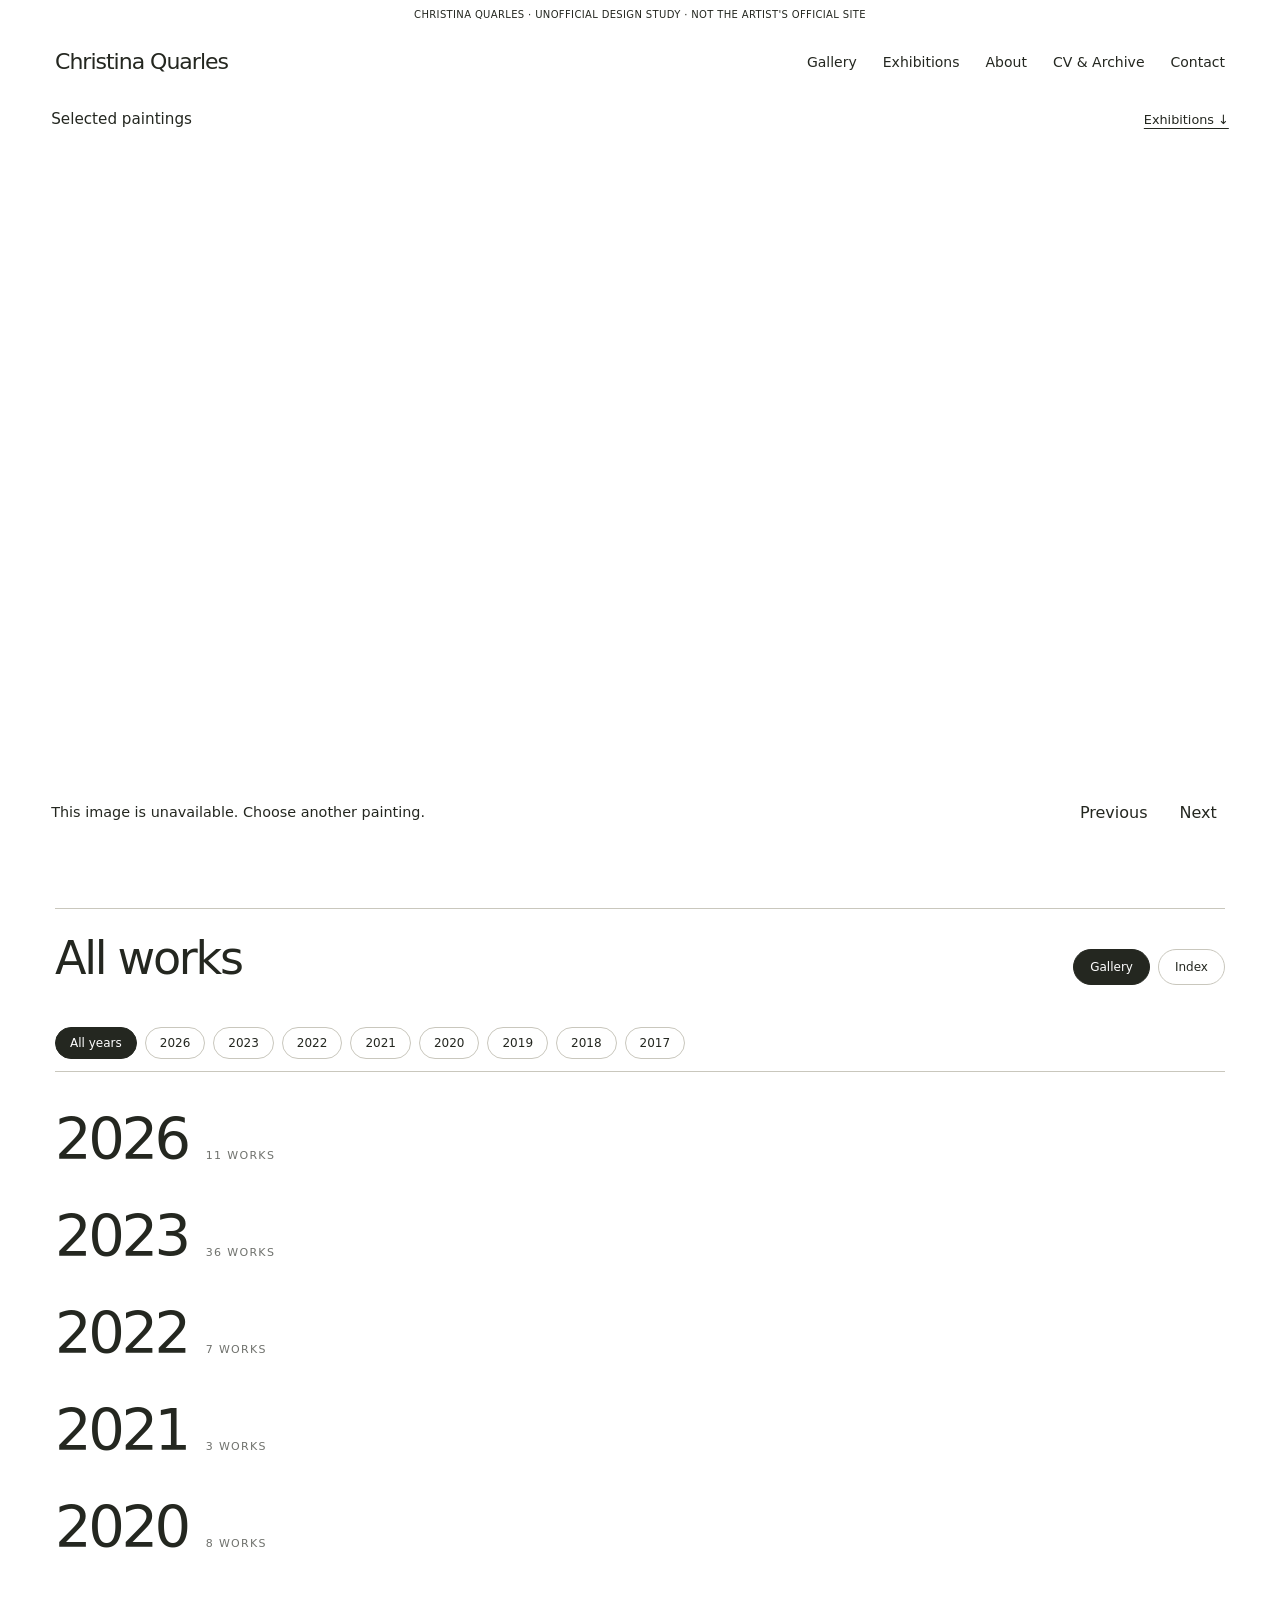
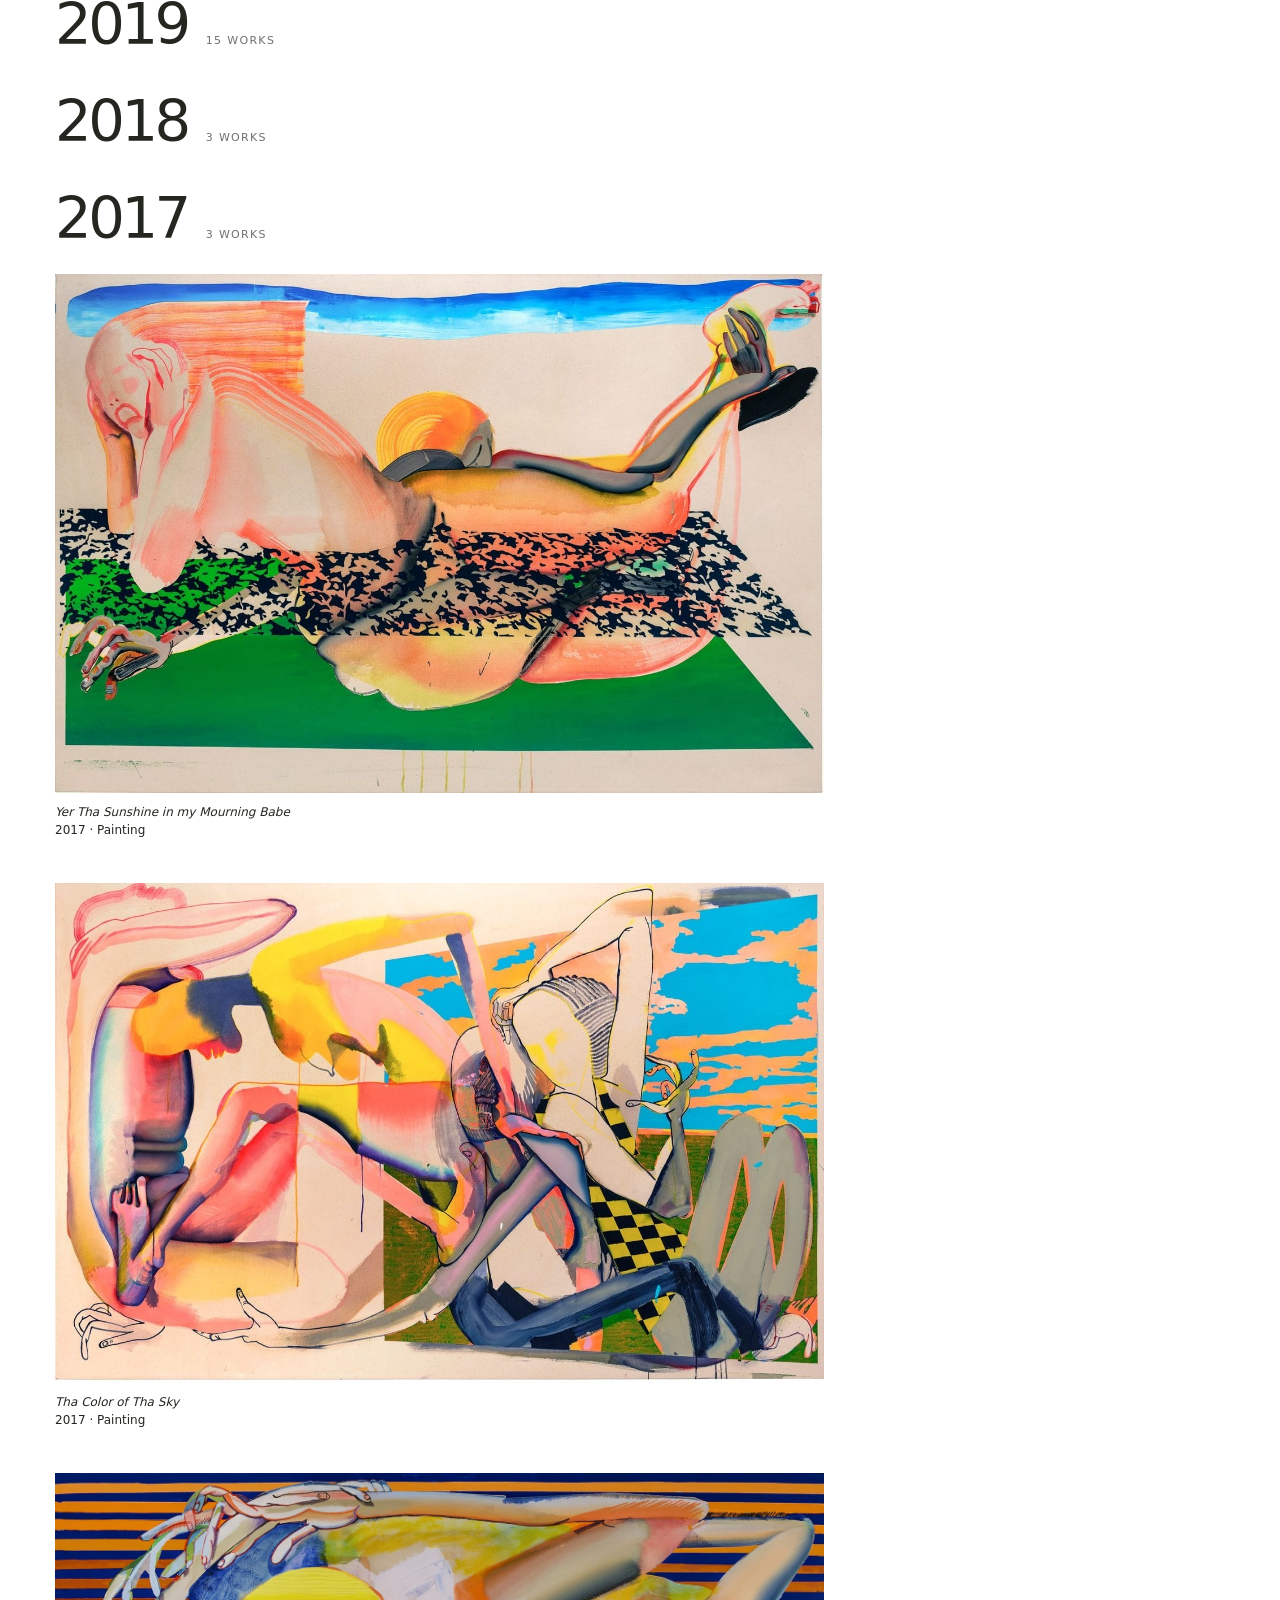
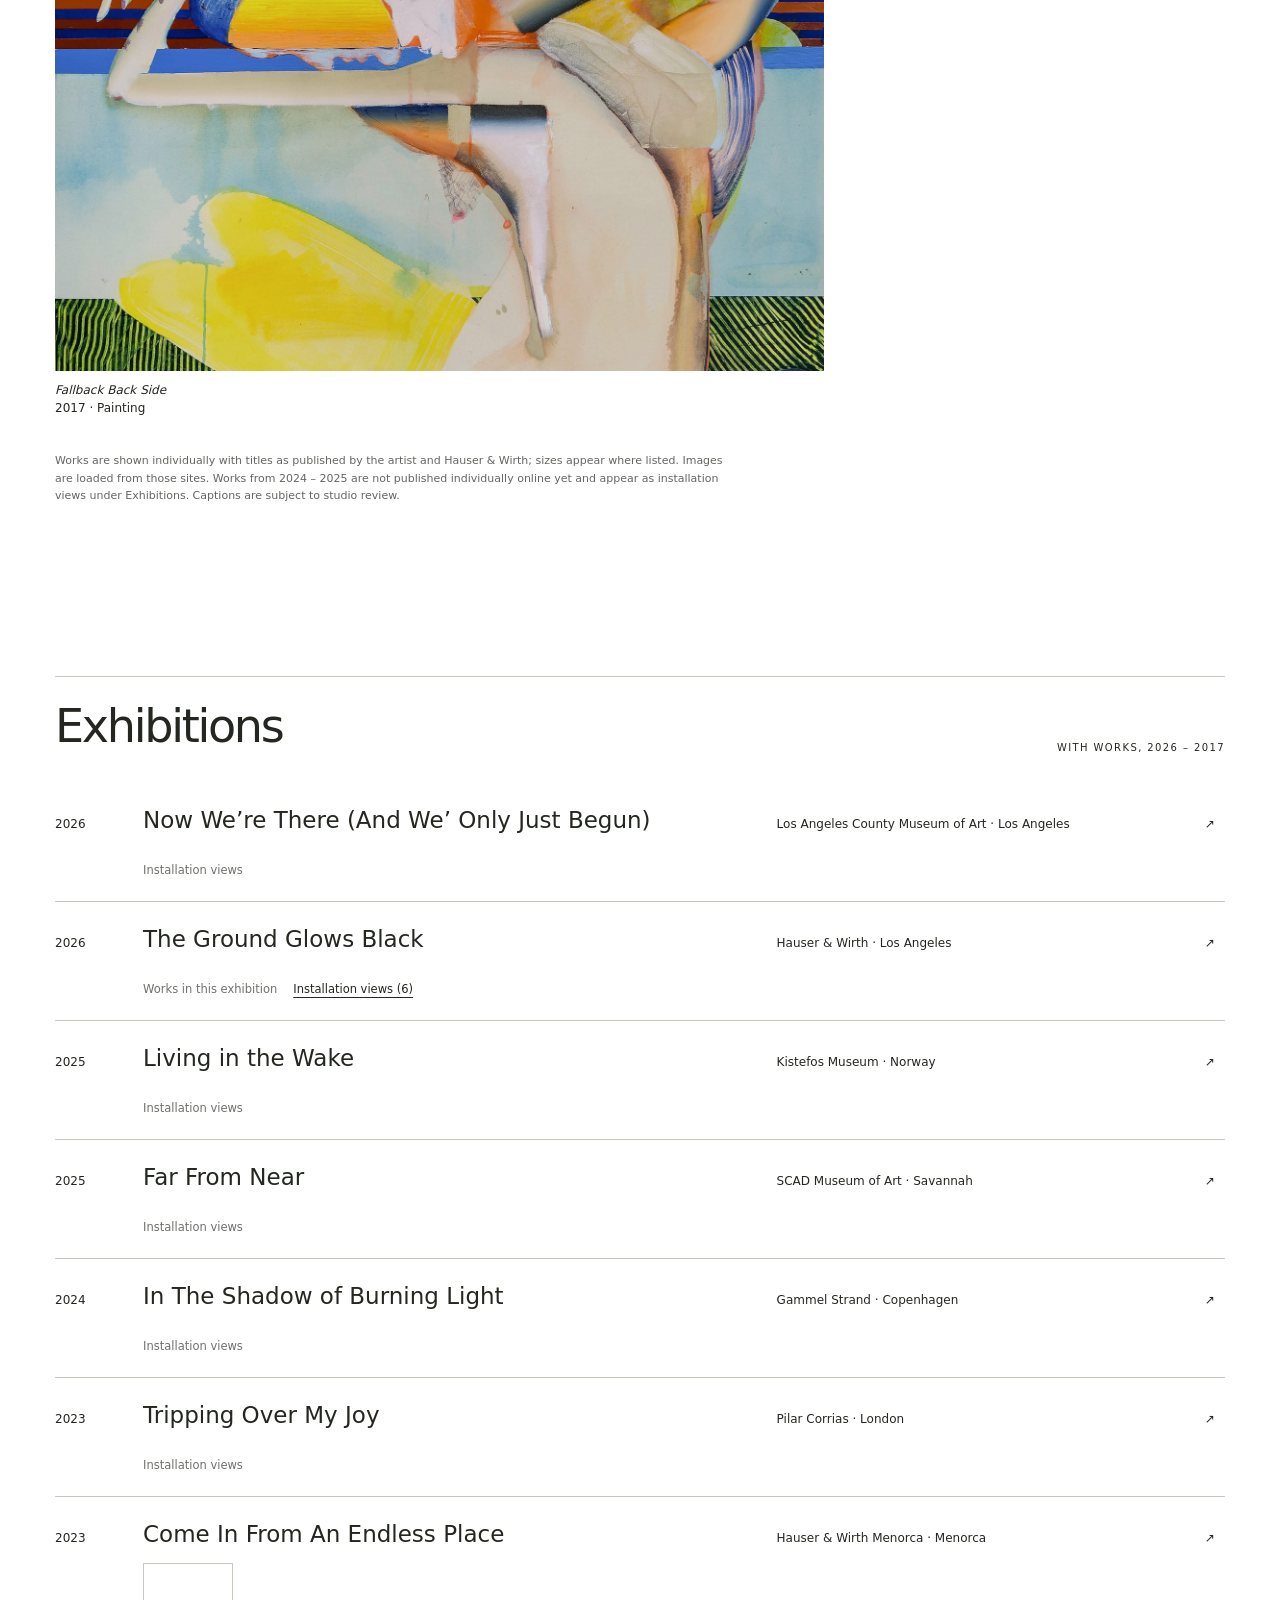
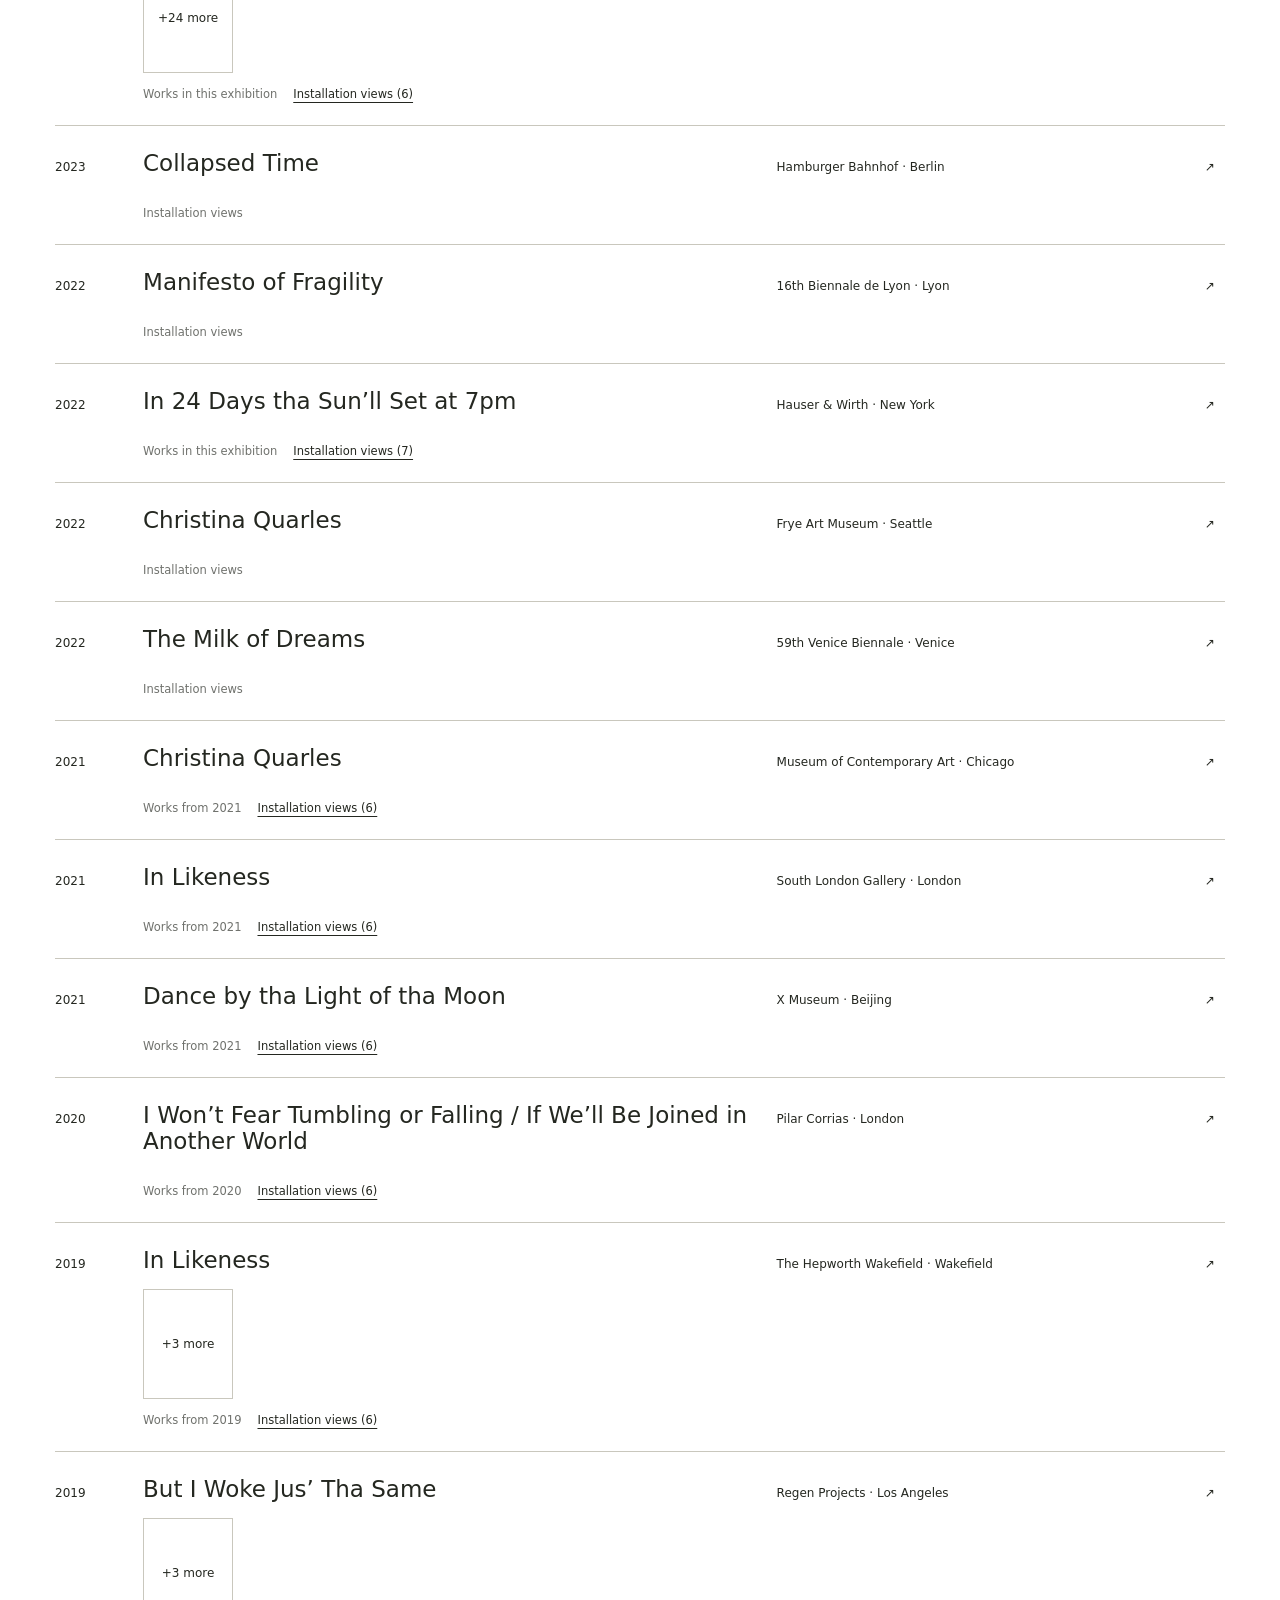
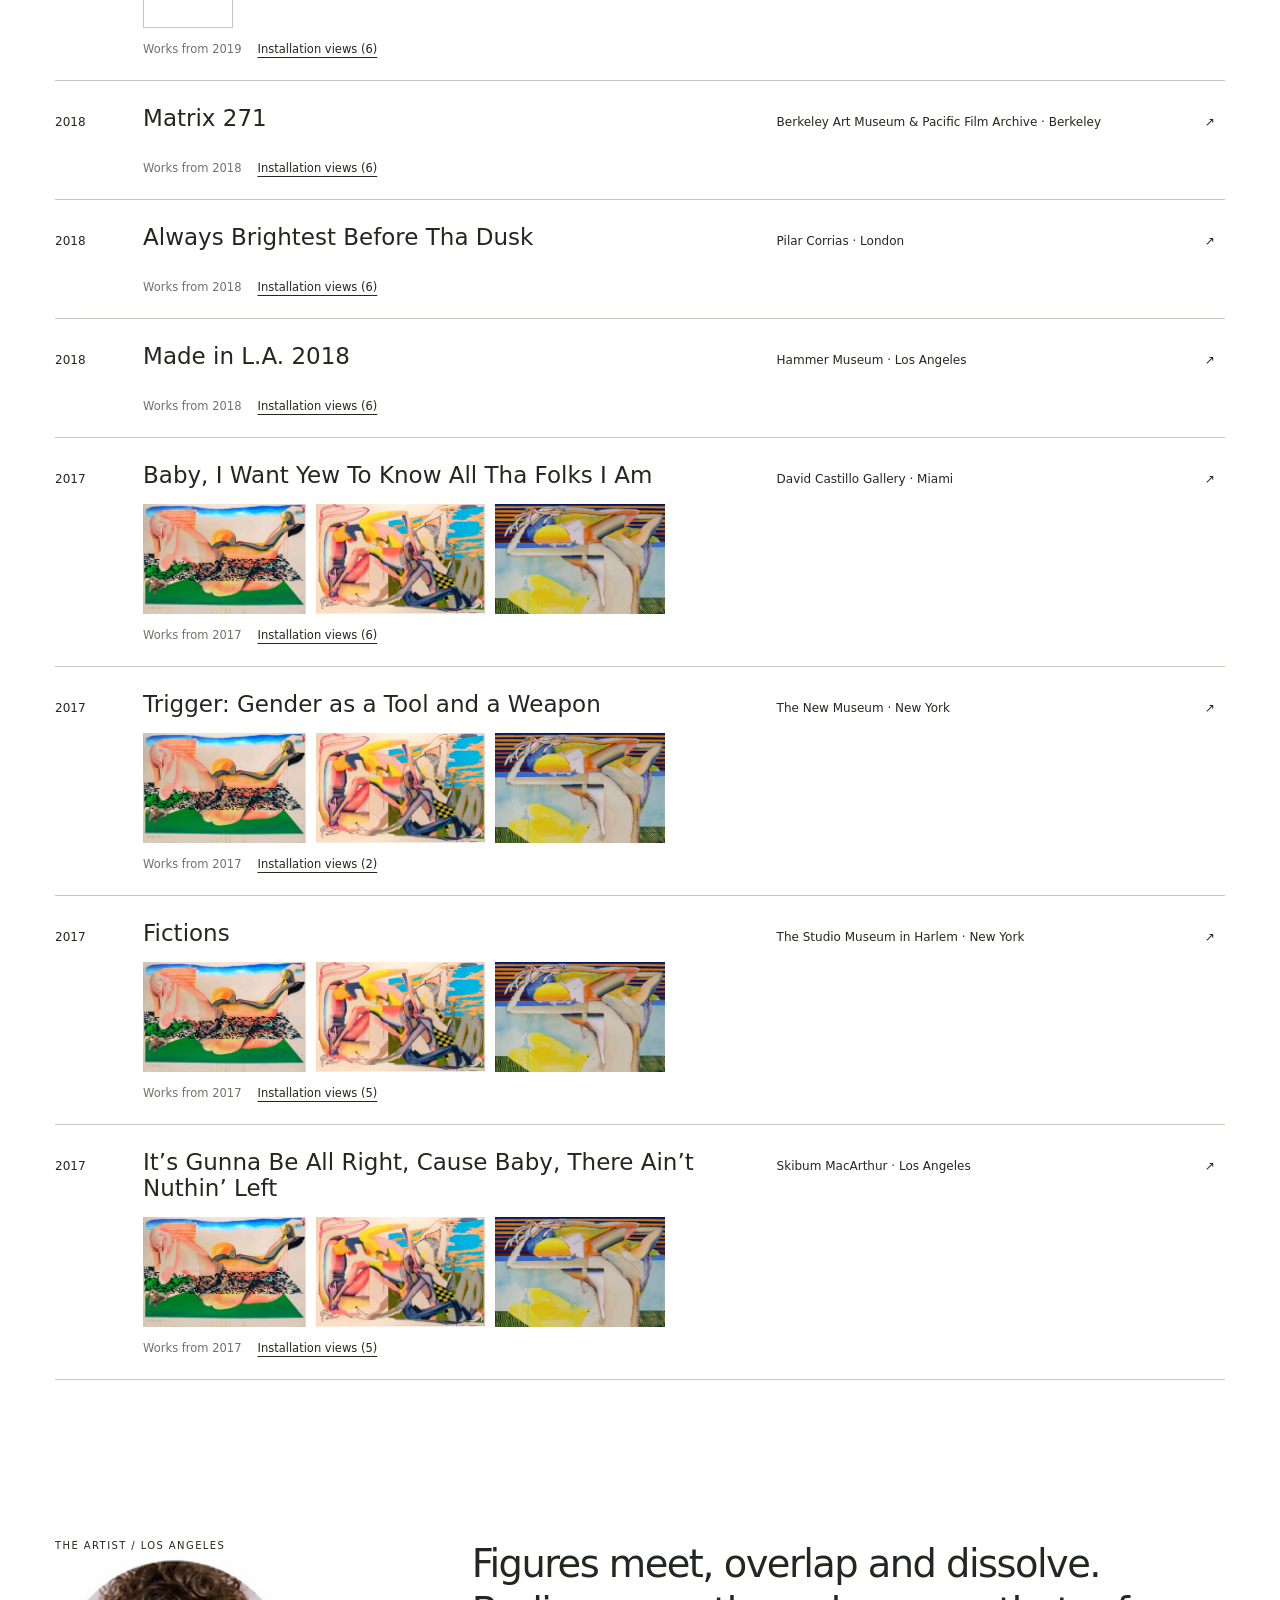
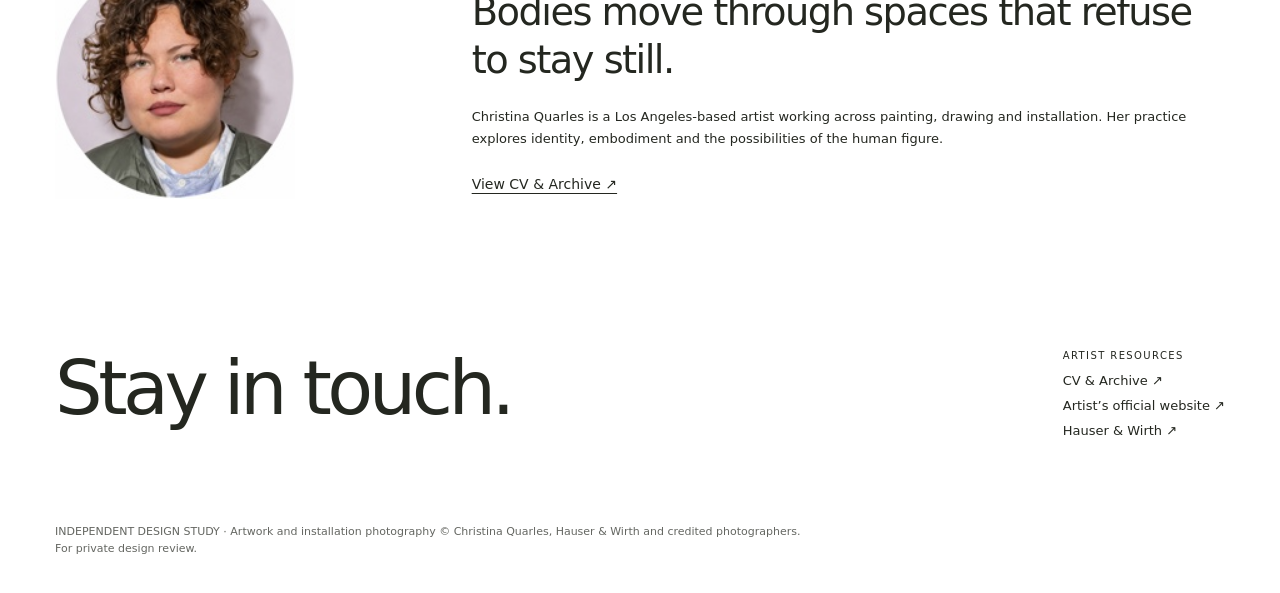
==== commit 3118dd18: "Give CQ Arts a white artwork viewer with large side navigation" ====
--- a/design-study/index.html
+++ b/design-study/index.html
@@ -82,12 +82,18 @@
 <section class="bio" id="about"><div><div class="label">The artist / Los Angeles</div><figure class="artist-portrait"><img src="../img/christina-quarles-portrait.jpg" alt="Portrait of Christina Quarles" loading="lazy"></figure></div><div><p>Figures meet, overlap and dissolve. Bodies move through spaces that refuse to stay still.</p><small>Christina Quarles is a Los Angeles-based artist working across painting, drawing and installation. Her practice explores identity, embodiment and the possibilities of the human figure.</small><p style="font-size:14px;letter-spacing:0;margin:26px 0 0"><a href="cv-archive/" class="under">View CV &amp; Archive ↗</a></p></div></section>
 </main>
 <footer id="contact"><div class="top"><h2>Stay in touch.</h2><div><span class="label">Artist resources</span><a href="cv-archive/">CV &amp; Archive ↗</a><a href="https://christinaquarles.com/" target="_blank" rel="noopener">Artist’s official website ↗</a><a href="https://www.hauserwirth.com/artists/33678-christina-quarles/" target="_blank" rel="noopener">Hauser &amp; Wirth ↗</a></div></div><div class="fine">INDEPENDENT DESIGN STUDY · Artwork and installation photography © Christina Quarles, Hauser &amp; Wirth and credited photographers.<br>For private design review.</div></footer>
-<dialog id="viewer" aria-label="Expanded artwork"><div class="top"><span id="viewTitle"></span><button id="close" type="button">Close ×</button></div><div class="stage"><img id="large" alt=""></div><div class="bar"><span id="viewCap"></span><div class="nav2"><button id="prev" type="button" aria-label="Previous image">←</button><span id="count" style="align-self:center;font-size:12px"></span><button id="next" type="button" aria-label="Next image">→</button></div></div></dialog>
+<dialog id="viewer" aria-label="Expanded artwork">
+  <div class="top"><button id="close" type="button">Close ×</button></div>
+  <div class="stage">
+    <div class="art-fit"><div class="art-window" id="viewerWindow"><img id="large" alt=""></div></div>
+    <button class="viewer-arrow" id="prev" type="button" aria-label="Previous image"></button>
+    <button class="viewer-arrow" id="next" type="button" aria-label="Next image"></button>
+  </div>
+  <div class="bar"><span id="viewCap" aria-live="polite"></span><span id="count"></span></div>
+</dialog>
 <script>
 const DATA={"works":[{"k":"p","y":2026,"t":"Tomb (Is My World Not Fallin' Down?)","m":"Acrylic on canvas","ex":"LA2026","im":["https://media.hauserwirth.com/m/40db2c1aca83dca6/web-hires-jpg-72dpi/QUARL144028-works-grey-background-2.jpg"],"fb":["https://media.hauserwirth.com/m/40db2c1aca83dca6/webimage-QUARL144028-works-grey-background-2.jpg","https://media.hauserwirth.com/m/40db2c1aca83dca6/thul-QUARL144028-works-grey-background-2.jpg"]},{"k":"p","y":2026,"t":"Glow, After","m":"Acrylic on canvas, diptych","ex":"LA2026","im":["https://media.hauserwirth.com/m/54510967bd3593bf/web-hires-jpg-72dpi/QUARL145055-works-grey-background-2.jpg"],"fb":["https://media.hauserwirth.com/m/54510967bd3593bf/webimage-QUARL145055-works-grey-background-2.jpg","https://media.hauserwirth.com/m/54510967bd3593bf/thul-QUARL145055-works-grey-background-2.jpg"]},{"k":"p","y":2026,"t":"Feelin' Fine (Push On Thru)","m":"Acrylic on canvas","ex":"LA2026","im":["https://media.hauserwirth.com/m/3e1b43ebbcab3ecb/web-hires-jpg-72dpi/QUARL144030-works-grey-background-2.jpg"],"fb":["https://media.hauserwirth.com/m/3e1b43ebbcab3ecb/webimage-QUARL144030-works-grey-background-2.jpg","https://media.hauserwirth.com/m/3e1b43ebbcab3ecb/thul-QUARL144030-works-grey-background-2.jpg"]},{"k":"p","y":2026,"t":"Is This The Return to Oz?","m":"Acrylic on canvas","ex":"LA2026","im":["https://media.hauserwirth.com/m/26e7c3def216b660/web-hires-jpg-72dpi/QUARL144027-works-grey-background-2.jpg"],"fb":["https://media.hauserwirth.com/m/26e7c3def216b660/webimage-QUARL144027-works-grey-background-2.jpg","https://media.hauserwirth.com/m/26e7c3def216b660/thul-QUARL144027-works-grey-background-2.jpg"]},{"k":"p","y":2026,"t":"This Rain That Hold, I Give To Yew","m":"Acrylic on canvas","ex":"LA2026","im":["https://media.hauserwirth.com/m/35f79563339564b3/web-hires-jpg-72dpi/QUARL145056-works-grey-background-2.jpg"],"fb":["https://media.hauserwirth.com/m/35f79563339564b3/webimage-QUARL145056-works-grey-background-2.jpg","https://media.hauserwirth.com/m/35f79563339564b3/thul-QUARL145056-works-grey-background-2.jpg"]},{"k":"p","y":2026,"t":"We Live Close To Tha Ground","m":"Acrylic on canvas","ex":"LA2026","im":["https://media.hauserwirth.com/m/75a544c078bc4d8c/web-hires-jpg-72dpi/20260212_HW_QUARL144560_003-tif.jpg"],"fb":["https://media.hauserwirth.com/m/75a544c078bc4d8c/webimage-20260212_HW_QUARL144560_003-tif.jpg","https://media.hauserwirth.com/m/75a544c078bc4d8c/thul-20260212_HW_QUARL144560_003-tif.jpg"]},{"k":"p","y":2026,"t":"Fuck This Muck (Yer Bringin' Me Down)","m":"Acrylic on canvas","ex":"LA2026","im":["https://media.hauserwirth.com/m/5c1b1dde1ebc9c4d/web-hires-jpg-72dpi/QUARL144031-20251107_HW_CQ_C1_01.jpg"],"fb":["https://media.hauserwirth.com/m/5c1b1dde1ebc9c4d/webimage-QUARL144031-20251107_HW_CQ_C1_01.jpg","https://media.hauserwirth.com/m/5c1b1dde1ebc9c4d/thul-QUARL144031-20251107_HW_CQ_C1_01.jpg"]},{"k":"d","y":2026,"t":"Shaded","m":"Charcoal on paper","ex":"LA2026","im":["https://media.hauserwirth.com/m/f8571baea6cc4a2/web-hires-jpg-72dpi/20260212_HW_QUARL145497_002v2.jpg"],"fb":["https://media.hauserwirth.com/m/f8571baea6cc4a2/webimage-20260212_HW_QUARL145497_002v2.jpg","https://media.hauserwirth.com/m/f8571baea6cc4a2/thul-20260212_HW_QUARL145497_002v2.jpg"]},{"k":"d","y":2026,"t":"What Tha Dark Holds","m":"Charcoal on paper","ex":"LA2026","im":["https://media.hauserwirth.com/m/3edb2e29d079f60a/web-hires-jpg-72dpi/20260212_HW_QUARL145445_002v2.jpg"],"fb":["https://media.hauserwirth.com/m/3edb2e29d079f60a/webimage-20260212_HW_QUARL145445_002v2.jpg","https://media.hauserwirth.com/m/3edb2e29d079f60a/thul-20260212_HW_QUARL145445_002v2.jpg"]},{"k":"d","y":2026,"t":"All N' All Is All We Are","m":"Charcoal on paper","ex":"LA2026","im":["https://media.hauserwirth.com/m/3d9d8b9988314d85/web-hires-jpg-72dpi/20260212_HW_QUARL145447_002v2.jpg"],"fb":["https://media.hauserwirth.com/m/3d9d8b9988314d85/webimage-20260212_HW_QUARL145447_002v2.jpg","https://media.hauserwirth.com/m/3d9d8b9988314d85/thul-20260212_HW_QUARL145447_002v2.jpg"]},{"k":"d","y":2026,"t":"I Hope It Dosent Hurt Bad, But I Guess It Couldn't Hurt Good","m":"Charcoal on paper","ex":"LA2026","im":["https://media.hauserwirth.com/m/2b518773b6264e84/web-hires-jpg-72dpi/20260212_HW_QUARL145446_002v2.jpg"],"fb":["https://media.hauserwirth.com/m/2b518773b6264e84/webimage-20260212_HW_QUARL145446_002v2.jpg","https://media.hauserwirth.com/m/2b518773b6264e84/thul-20260212_HW_QUARL145446_002v2.jpg"]},{"k":"p","y":2023,"t":"Rain Again","m":"","ex":"MEN2023","im":["https://media.hauserwirth.com/transform/f8c29657-c7cc-4f87-b8f5-cf4a3805df13/vip-56863?io=transform:fit,width:1400&quality=82&format=webp"],"fb":["https://media.hauserwirth.com/transform/f8c29657-c7cc-4f87-b8f5-cf4a3805df13/vip-56863"]},{"k":"p","y":2023,"t":"It’s Been 7 Hours","m":"","ex":"MEN2023","im":["https://media.hauserwirth.com/transform/fff30f69-1a72-49a1-a73b-e973ed830219/vip-57007?io=transform:fit,width:1400&quality=82&format=webp"],"fb":["https://media.hauserwirth.com/transform/fff30f69-1a72-49a1-a73b-e973ed830219/vip-57007"]},{"k":"p","y":2023,"t":"Glad Ta See Ya Here","m":"","ex":"MEN2023","im":["https://media.hauserwirth.com/transform/3848aa77-01f0-47f7-82eb-722f773826b4/vip-57009?io=transform:fit,width:1400&quality=82&format=webp"],"fb":["https://media.hauserwirth.com/transform/3848aa77-01f0-47f7-82eb-722f773826b4/vip-57009"]},{"k":"p","y":2023,"t":"I’ll Remember Yew This, I’ll Remember Yew This Way","m":"","ex":"MEN2023","im":["https://media.hauserwirth.com/transform/28a471bc-7fbb-411d-bb39-8915e2fa9588/vip-57011?io=transform:fit,width:1400&quality=82&format=webp"],"fb":["https://media.hauserwirth.com/transform/28a471bc-7fbb-411d-bb39-8915e2fa9588/vip-57011"]},{"k":"p","y":2023,"t":"Cherry Moon (Just As Tha Darkness Got Very Dark)","m":"","ex":"MEN2023","im":["https://media.hauserwirth.com/transform/971eb5c3-a8f7-4b0c-8349-402b177916e1/vip-56847?io=transform:fit,width:1400&quality=82&format=webp"],"fb":["https://media.hauserwirth.com/transform/971eb5c3-a8f7-4b0c-8349-402b177916e1/vip-56847"]},{"k":"p","y":2023,"t":"Play Yer Part","m":"","ex":"MEN2023","im":["https://media.hauserwirth.com/transform/6dcdaf85-15f7-4aab-aa6c-2e0d55d8504d/vip-56640?io=transform:fit,width:1400&quality=82&format=webp"],"fb":["https://media.hauserwirth.com/transform/6dcdaf85-15f7-4aab-aa6c-2e0d55d8504d/vip-56640"]},{"k":"p","y":2023,"t":"Wrestlin’","m":"","ex":"MEN2023","im":["https://media.hauserwirth.com/transform/e7bda3dd-81ec-4026-8be7-1f0f5fbf6e84/vip-57014?io=transform:fit,width:1400&quality=82&format=webp"],"fb":["https://media.hauserwirth.com/transform/e7bda3dd-81ec-4026-8be7-1f0f5fbf6e84/vip-57014"]},{"k":"p","y":2023,"t":"Stone Butch","m":"","ex":"MEN2023","im":["https://media.hauserwirth.com/transform/e42095ef-b770-46e7-8ca6-53906ca6a21c/image?io=transform:fit,width:1400&quality=82&format=webp"],"fb":["https://media.hauserwirth.com/transform/e42095ef-b770-46e7-8ca6-53906ca6a21c/image"]},{"k":"p","y":2023,"t":"Restin’","m":"","ex":"MEN2023","im":["https://media.hauserwirth.com/transform/2ef2bb08-38e9-49b4-8610-556d1ad811ad/vip-57018?io=transform:fit,width:1400&quality=82&format=webp"],"fb":["https://media.hauserwirth.com/transform/2ef2bb08-38e9-49b4-8610-556d1ad811ad/vip-57018"]},{"k":"p","y":2023,"t":"Who Could Hang a Name on Yew?","m":"","ex":"MEN2023","im":["https://media.hauserwirth.com/transform/83a5feb4-e8eb-4bc1-9f20-9235063b863c/vip-57020?io=transform:fit,width:1400&quality=82&format=webp"],"fb":["https://media.hauserwirth.com/transform/83a5feb4-e8eb-4bc1-9f20-9235063b863c/vip-57020"]},{"k":"p","y":2023,"t":"All tha Stars Man","m":"","ex":"MEN2023","im":["https://media.hauserwirth.com/transform/bda54f49-a263-4c5b-8b01-29e2cc0d8134/vip-57022?io=transform:fit,width:1400&quality=82&format=webp"],"fb":["https://media.hauserwirth.com/transform/bda54f49-a263-4c5b-8b01-29e2cc0d8134/vip-57022"]},{"k":"p","y":2023,"t":"Felled n’ Folded","m":"","ex":"MEN2023","im":["https://media.hauserwirth.com/transform/ae4ba7e6-7868-4166-b88f-d7de9afb21c8/vip-57024?io=transform:fit,width:1400&quality=82&format=webp"],"fb":["https://media.hauserwirth.com/transform/ae4ba7e6-7868-4166-b88f-d7de9afb21c8/vip-57024"]},{"k":"p","y":2023,"t":"All They Seem","m":"","ex":"MEN2023","im":["https://media.hauserwirth.com/transform/43a1dd53-945e-4001-9ee4-a798a8e8ac21/vip-56896?io=transform:fit,width:1400&quality=82&format=webp"],"fb":["https://media.hauserwirth.com/transform/43a1dd53-945e-4001-9ee4-a798a8e8ac21/vip-56896"]},{"k":"p","y":2023,"t":"Swept","m":"","ex":"MEN2023","im":["https://media.hauserwirth.com/transform/aadd6a1a-0dca-4c6e-a148-5ce9bfe3dd55/vip-57026?io=transform:fit,width:1400&quality=82&format=webp"],"fb":["https://media.hauserwirth.com/transform/aadd6a1a-0dca-4c6e-a148-5ce9bfe3dd55/vip-57026"]},{"k":"p","y":2023,"t":"Get Caught Up (Before We Start)","m":"","ex":"MEN2023","im":["https://media.hauserwirth.com/transform/ed51f32c-ea55-43a3-8cf7-ad4a52e4203c/vip-57028?io=transform:fit,width:1400&quality=82&format=webp"],"fb":["https://media.hauserwirth.com/transform/ed51f32c-ea55-43a3-8cf7-ad4a52e4203c/vip-57028"]},{"k":"p","y":2023,"t":"Where Do We Go From Here?","m":"","ex":"MEN2023","im":["https://media.hauserwirth.com/transform/dc8b767c-4577-44a0-966b-7783f4cc5ca9/vip-57030?io=transform:fit,width:1400&quality=82&format=webp"],"fb":["https://media.hauserwirth.com/transform/dc8b767c-4577-44a0-966b-7783f4cc5ca9/vip-57030"]},{"k":"p","y":2023,"t":"Lift Yew Up, I Wanna Lift Yew Up, I Wanna","m":"","ex":"MEN2023","im":["https://media.hauserwirth.com/transform/524e1db3-d3e4-4e56-bc67-726839de1d5b/vip-56854?io=transform:fit,width:1400&quality=82&format=webp"],"fb":["https://media.hauserwirth.com/transform/524e1db3-d3e4-4e56-bc67-726839de1d5b/vip-56854"]},{"k":"p","y":2023,"t":"I’ll Be Good","m":"","ex":"MEN2023","im":["https://media.hauserwirth.com/transform/7b8bb763-c506-4ee5-8e15-5bfb04f1005f/vip-57032?io=transform:fit,width:1400&quality=82&format=webp"],"fb":["https://media.hauserwirth.com/transform/7b8bb763-c506-4ee5-8e15-5bfb04f1005f/vip-57032"]},{"k":"p","y":2023,"t":"It’ll Follow Yew","m":"","ex":"MEN2023","im":["https://media.hauserwirth.com/transform/b4ed3f09-e71a-4dd2-8354-b4851ff67e3a/vip-57034?io=transform:fit,width:1400&quality=82&format=webp"],"fb":["https://media.hauserwirth.com/transform/b4ed3f09-e71a-4dd2-8354-b4851ff67e3a/vip-57034"]},{"k":"p","y":2023,"t":"I Got Five On It","m":"","ex":"MEN2023","im":["https://media.hauserwirth.com/transform/ef9b9009-4cd6-4053-b4c6-dba9da635f08/vip-57036?io=transform:fit,width:1400&quality=82&format=webp"],"fb":["https://media.hauserwirth.com/transform/ef9b9009-4cd6-4053-b4c6-dba9da635f08/vip-57036"]},{"k":"p","y":2023,"t":"Birthday Flowers","m":"","ex":"MEN2023","im":["https://media.hauserwirth.com/transform/f74b7e43-8bde-481b-aa68-bcf15d636924/vip-57038?io=transform:fit,width:1400&quality=82&format=webp"],"fb":["https://media.hauserwirth.com/transform/f74b7e43-8bde-481b-aa68-bcf15d636924/vip-57038"]},{"k":"p","y":2023,"t":"Ohh, Nah Nah","m":"","ex":"MEN2023","im":["https://media.hauserwirth.com/transform/2763dac5-7edc-4be4-abff-8deed3ef66db/vip-57040?io=transform:fit,width:1400&quality=82&format=webp"],"fb":["https://media.hauserwirth.com/transform/2763dac5-7edc-4be4-abff-8deed3ef66db/vip-57040"]},{"k":"p","y":2023,"t":"C’mon","m":"","ex":"MEN2023","im":["https://media.hauserwirth.com/transform/387ff7b7-468a-40b7-8f88-f11c1f5238b1/vip-57042?io=transform:fit,width:1400&quality=82&format=webp"],"fb":["https://media.hauserwirth.com/transform/387ff7b7-468a-40b7-8f88-f11c1f5238b1/vip-57042"]},{"k":"p","y":2023,"t":"Easier to Beg","m":"","ex":"MEN2023","im":["https://media.hauserwirth.com/transform/ab841131-fbbe-458d-98b4-1df91cec6d8b/vip-57044?io=transform:fit,width:1400&quality=82&format=webp"],"fb":["https://media.hauserwirth.com/transform/ab841131-fbbe-458d-98b4-1df91cec6d8b/vip-57044"]},{"k":"p","y":2023,"t":"No Worries","m":"","ex":"MEN2023","im":["https://media.hauserwirth.com/transform/b5c4b9b6-1c33-4d27-b67b-a92b552fb9d3/vip-57046?io=transform:fit,width:1400&quality=82&format=webp"],"fb":["https://media.hauserwirth.com/transform/b5c4b9b6-1c33-4d27-b67b-a92b552fb9d3/vip-57046"]},{"k":"p","y":2023,"t":"Keep it Here","m":"","ex":"MEN2023","im":["https://media.hauserwirth.com/transform/780a989c-83dc-4a1e-b12c-738954063509/vip-57048?io=transform:fit,width:1400&quality=82&format=webp"],"fb":["https://media.hauserwirth.com/transform/780a989c-83dc-4a1e-b12c-738954063509/vip-57048"]},{"k":"p","y":2023,"t":"(And Tell Me Today’s Not Today)","m":"","ex":"MEN2023","im":["https://media.hauserwirth.com/transform/11c8b5a0-1295-4f58-ae3a-67e7c348657b/vip-56888?io=transform:fit,width:1400&quality=82&format=webp"],"fb":["https://media.hauserwirth.com/transform/11c8b5a0-1295-4f58-ae3a-67e7c348657b/vip-56888"]},{"k":"p","y":2023,"t":"Two to Three","m":"","ex":"MEN2023","im":["https://media.hauserwirth.com/transform/02c191a4-404d-42a1-a653-fe6242a958a0/vip-57050?io=transform:fit,width:1400&quality=82&format=webp"],"fb":["https://media.hauserwirth.com/transform/02c191a4-404d-42a1-a653-fe6242a958a0/vip-57050"]},{"k":"p","y":2023,"t":"To Make Yew Love Me","m":"","ex":"MEN2023","im":["https://media.hauserwirth.com/transform/c224684a-42cc-4d4b-9d27-6ed0e02c6282/vip-57052?io=transform:fit,width:1400&quality=82&format=webp"],"fb":["https://media.hauserwirth.com/transform/c224684a-42cc-4d4b-9d27-6ed0e02c6282/vip-57052"]},{"k":"p","y":2023,"t":"Whut Sea Shall See","m":"","ex":"MEN2023","im":["https://media.hauserwirth.com/transform/2c6b9084-c4e4-43b5-9b57-34b87fa06d8e/vip-57054?io=transform:fit,width:1400&quality=82&format=webp"],"fb":["https://media.hauserwirth.com/transform/2c6b9084-c4e4-43b5-9b57-34b87fa06d8e/vip-57054"]},{"k":"p","y":2023,"t":"Get Whuts Left","m":"","ex":"MEN2023","im":["https://media.hauserwirth.com/transform/9e7c413f-b0d8-4f23-81be-abe6bd31d871/vip-57056?io=transform:fit,width:1400&quality=82&format=webp"],"fb":["https://media.hauserwirth.com/transform/9e7c413f-b0d8-4f23-81be-abe6bd31d871/vip-57056"]},{"k":"p","y":2023,"t":"Just a Little Bit Longer","m":"","ex":"MEN2023","im":["https://media.hauserwirth.com/transform/e1161216-d65f-4983-b78c-dc85aaa53d51/vip-57058?io=transform:fit,width:1400&quality=82&format=webp"],"fb":["https://media.hauserwirth.com/transform/e1161216-d65f-4983-b78c-dc85aaa53d51/vip-57058"]},{"k":"p","y":2023,"t":"Wish We’d Grown Up on tha Same Advice","m":"","ex":"MEN2023","im":["https://media.hauserwirth.com/transform/b761c9c4-39cc-4194-aa9a-7de286adb83e/vip-57060?io=transform:fit,width:1400&quality=82&format=webp"],"fb":["https://media.hauserwirth.com/transform/b761c9c4-39cc-4194-aa9a-7de286adb83e/vip-57060"]},{"k":"p","y":2023,"t":"Just Got Caught Up in Myself","m":"","ex":"MEN2023","im":["https://media.hauserwirth.com/transform/d5dc56a5-c166-40be-9330-040f86763b00/vip-57062?io=transform:fit,width:1400&quality=82&format=webp"],"fb":["https://media.hauserwirth.com/transform/d5dc56a5-c166-40be-9330-040f86763b00/vip-57062"]},{"k":"p","y":2023,"t":"It Goes Like This","m":"","ex":"MEN2023","im":["https://media.hauserwirth.com/transform/5730222f-b4c1-4e8c-a365-601c826243af/vip-57064?io=transform:fit,width:1400&quality=82&format=webp"],"fb":["https://media.hauserwirth.com/transform/5730222f-b4c1-4e8c-a365-601c826243af/vip-57064"]},{"k":"p","y":2023,"t":"Too Hard Livin’","m":"","ex":"MEN2023","im":["https://media.hauserwirth.com/transform/9e12f36a-3bc0-419f-b73c-99df40374f3a/vip-57066?io=transform:fit,width:1400&quality=82&format=webp"],"fb":["https://media.hauserwirth.com/transform/9e12f36a-3bc0-419f-b73c-99df40374f3a/vip-57066"]},{"k":"p","y":2022,"t":"Try n’ Pull tha Rains in on Me","m":"","ex":"NY2022","im":["https://media.hauserwirth.com/transform/693b0e83-a84d-470c-b290-092dbd59488f/vip-43136?io=transform:fit,width:1400&quality=82&format=webp"],"fb":["https://media.hauserwirth.com/transform/693b0e83-a84d-470c-b290-092dbd59488f/vip-43136"]},{"k":"p","y":2022,"t":"…From this Squeeze (Save Me, Save Me, Save Me)","m":"","ex":"NY2022","im":["https://media.hauserwirth.com/transform/2aa67709-d062-470a-bee1-333b496b2033/vip-43115?io=transform:fit,width:1400&quality=82&format=webp"],"fb":["https://media.hauserwirth.com/transform/2aa67709-d062-470a-bee1-333b496b2033/vip-43115"]},{"k":"p","y":2022,"t":"A Song for You","m":"","ex":"NY2022","im":["https://media.hauserwirth.com/transform/b2657bd2-1625-4bb5-97b0-f827a725611d/vip-43105?io=transform:fit,width:1400&quality=82&format=webp"],"fb":["https://media.hauserwirth.com/transform/b2657bd2-1625-4bb5-97b0-f827a725611d/vip-43105"]},{"k":"p","y":2022,"t":"Same Shit, Diff’rent Day","m":"","ex":"NY2022","im":["https://media.hauserwirth.com/transform/2da0af77-983f-4a51-aae4-13f114c35078/vip-43159?io=transform:fit,width:1400&quality=82&format=webp"],"fb":["https://media.hauserwirth.com/transform/2da0af77-983f-4a51-aae4-13f114c35078/vip-43159"]},{"k":"p","y":2022,"t":"Honey n’ Smoke","m":"","ex":"NY2022","im":["https://media.hauserwirth.com/transform/2ba3a49d-3f49-48a6-adbc-1c0e70a543b4/vip-43091?io=transform:fit,width:1400&quality=82&format=webp"],"fb":["https://media.hauserwirth.com/transform/2ba3a49d-3f49-48a6-adbc-1c0e70a543b4/vip-43091"]},{"k":"p","y":2022,"t":"In 24 Days Tha Sun’ll Set at 7pm","m":"","ex":"NY2022","im":["https://media.hauserwirth.com/transform/b9325755-dd1b-425b-9c75-c4e8ec6d177f/vip-43067?io=transform:fit,width:1400&quality=82&format=webp"],"fb":["https://media.hauserwirth.com/transform/b9325755-dd1b-425b-9c75-c4e8ec6d177f/vip-43067"]},{"k":"p","y":2022,"t":"Kicking n’ Screaming","m":"","ex":"NY2022","im":["https://media.hauserwirth.com/transform/b0eb29c0-f5c3-4a73-ac30-6e9623e6c61f/vip-43096?io=transform:fit,width:1400&quality=82&format=webp"],"fb":["https://media.hauserwirth.com/transform/b0eb29c0-f5c3-4a73-ac30-6e9623e6c61f/vip-43096"]},{"k":"p","y":2021,"t":"Caught Up","m":"","ex":"NY2022","im":["https://media.hauserwirth.com/transform/9753bd27-6322-4c85-8a03-97ade43eb7f7/vip-43036?io=transform:fit,width:1400&quality=82&format=webp"],"fb":["https://media.hauserwirth.com/transform/9753bd27-6322-4c85-8a03-97ade43eb7f7/vip-43036"]},{"k":"p","y":2021,"t":"New Moon","m":"Acrylic on canvas, 84 × 72 in","ex":"","im":["https://payload.cargocollective.com/1/22/727799/14302516/CQ0267p-crop_2000_c.jpg"],"fb":[]},{"k":"p","y":2021,"t":"O Holy Nite","m":"Acrylic on canvas, 77 × 96 in","ex":"","im":["https://payload.cargocollective.com/1/22/727799/14302516/CQ0265p-crop_1200.jpg"],"fb":[]},{"k":"p","y":2020,"t":"Sweet Chariot","m":"","ex":"","im":["https://media.hauserwirth.com/transform/fe5a4578-5072-4f91-876d-dbb15c314076/image?io=transform:fit,width:1400&quality=82&format=webp"],"fb":["https://media.hauserwirth.com/transform/fe5a4578-5072-4f91-876d-dbb15c314076/image"]},{"k":"p","y":2020,"t":"Don’t They Know? It’s the End of tha World","m":"","ex":"","im":["https://media.hauserwirth.com/transform/05e507f4-f7f6-47e0-bc3e-3ec0390e7b93/image?io=transform:fit,width:1400&quality=82&format=webp"],"fb":["https://media.hauserwirth.com/transform/05e507f4-f7f6-47e0-bc3e-3ec0390e7b93/image"]},{"k":"p","y":2020,"t":"A Little Fall of Rain","m":"Acrylic on canvas, 72 × 84 in","ex":"","im":["https://payload.cargocollective.com/1/22/727799/14302516/CQ0263p-crop_1200.jpg"],"fb":[]},{"k":"p","y":2020,"t":"Tomorrow Comes Today (Come What May/Cum, Whatever, Maybe)","m":"Acrylic on canvas, 55 × 86 in","ex":"","im":["https://payload.cargocollective.com/1/22/727799/14302516/CQ0251p-crop_1200.jpg"],"fb":[]},{"k":"p","y":2020,"t":"Tha Nite Could Last Ferever","m":"Acrylic on canvas, 84 × 72 in","ex":"","im":["https://payload.cargocollective.com/1/22/727799/14302516/CQ0247p-crop_837.jpg"],"fb":[]},{"k":"p","y":2020,"t":"Pried/Prayed (Hard Rain Gon’ Come)","m":"Acrylic on canvas, 77 × 96 in","ex":"","im":["https://payload.cargocollective.com/1/22/727799/14302516/CQ0243p-crop_1200.jpg"],"fb":[]},{"k":"p","y":2020,"t":"For Sorrow or Inspiration","m":"Acrylic on canvas, 72 × 60 in","ex":"","im":["https://payload.cargocollective.com/1/22/727799/14302516/CQ0231p-crop-1_2000_c.jpg"],"fb":[]},{"k":"p","y":2020,"t":"Held Fast and Let Go Likewise","m":"Acrylic on canvas, 86 × 130 in","ex":"","im":["https://payload.cargocollective.com/1/22/727799/14302516/CQ0194p-1-copy_2000_c.jpg"],"fb":[]},{"k":"p","y":2019,"t":"Carefully Taut","m":"","ex":"","im":["https://media.hauserwirth.com/transform/6b2e2ed9-013e-4f35-b6e2-3366697ff3b3/image?io=transform:fit,width:1400&quality=82&format=webp"],"fb":["https://media.hauserwirth.com/transform/6b2e2ed9-013e-4f35-b6e2-3366697ff3b3/image"]},{"k":"p","y":2019,"t":"For Whom Tha Sunsets Free","m":"","ex":"","im":["https://media.hauserwirth.com/transform/8803e292-2c2e-482c-b527-8d7803fb34d9/image?io=transform:fit,width:1400&quality=82&format=webp"],"fb":["https://media.hauserwirth.com/transform/8803e292-2c2e-482c-b527-8d7803fb34d9/image"]},{"k":"p","y":2019,"t":"Bits n’ Pieces","m":"Acrylic on canvas, 72 × 60 in","ex":"","im":["https://payload.cargocollective.com/1/22/727799/14302516/CQ0187p-1-copy_1500.jpg"],"fb":[]},{"k":"p","y":2019,"t":"By Tha Skin of Our Tooth","m":"Acrylic on canvas, 77 × 96 in","ex":"","im":["https://payload.cargocollective.com/1/22/727799/14302516/CQ0181p_898.jpg"],"fb":[]},{"k":"p","y":2019,"t":"Laid Down Beside Yew","m":"Acrylic on canvas, 84 × 96 in","ex":"","im":["https://payload.cargocollective.com/1/22/727799/14302516/CQ0142p-crop_2000_c.jpg"],"fb":[]},{"k":"p","y":2019,"t":"I Just Missed Yew","m":"Acrylic on canvas, 77 × 96 in","ex":"","im":["https://payload.cargocollective.com/1/22/727799/14302516/CQ0139p-1-crop_2000_c.jpg"],"fb":[]},{"k":"p","y":2019,"t":"Bless tha Nightn’gale","m":"Acrylic on canvas, 77 × 90 in","ex":"","im":["https://payload.cargocollective.com/1/22/727799/14302516/CQ0132p-1-copy_2000_c.jpg"],"fb":[]},{"k":"p","y":2019,"t":"Sumday (We Gunna Rest on) Sunday","m":"Acrylic on canvas, 72 × 96 in","ex":"","im":["https://payload.cargocollective.com/1/22/727799/14302516/CQ0131p_2000_c.jpg"],"fb":[]},{"k":"d","y":2019,"t":"And We Do Go On","m":"Drawing","ex":"","im":["https://payload.cargocollective.com/1/22/727799/14068962/CQ0145d_2000_c.jpeg"],"fb":[]},{"k":"d","y":2019,"t":"Too Blesst To Be Stresst","m":"Drawing","ex":"","im":["https://payload.cargocollective.com/1/22/727799/14068962/CQ0147d_2000_c.jpeg"],"fb":[]},{"k":"d","y":2019,"t":"When She Smiles","m":"Drawing","ex":"","im":["https://payload.cargocollective.com/1/22/727799/14068962/CQ0148d_2000_c.jpeg"],"fb":[]},{"k":"d","y":2019,"t":"All Yull Need","m":"Drawing","ex":"","im":["https://payload.cargocollective.com/1/22/727799/14068962/CQ0156d_2000_c.jpeg"],"fb":[]},{"k":"d","y":2019,"t":"For Whom Tha Son Sets Free","m":"Drawing","ex":"","im":["https://payload.cargocollective.com/1/22/727799/14068962/CQ0160d_2000_c.jpeg"],"fb":[]},{"k":"d","y":2019,"t":"We Need Yew Now / Yew Need Ta Know","m":"Drawing","ex":"","im":["https://payload.cargocollective.com/1/22/727799/14068962/CQ0161d_2000_c.jpeg"],"fb":[]},{"k":"d","y":2019,"t":"In My Love","m":"Drawing","ex":"","im":["https://payload.cargocollective.com/1/22/727799/14068962/CQ0163d_2000_c.jpeg"],"fb":[]},{"k":"d","y":2018,"t":"Untitled (Carry On)","m":"Drawing","ex":"","im":["https://payload.cargocollective.com/1/22/727799/14068962/CQ0099d_2000_c.jpeg"],"fb":[]},{"k":"d","y":2018,"t":"Untitled (Sum Day)","m":"Drawing","ex":"","im":["https://payload.cargocollective.com/1/22/727799/14068962/CQ0101d_2000_c.jpeg"],"fb":[]},{"k":"d","y":2018,"t":"Untitled (Intolerably/ Probably)","m":"Drawing","ex":"","im":["https://payload.cargocollective.com/1/22/727799/14068962/CQ0106d_2000_c.jpeg"],"fb":[]},{"k":"p","y":2017,"t":"Yer Tha Sunshine in my Mourning Babe","m":"Painting","ex":"","im":["../img/sunshine.jpg"],"fb":[]},{"k":"p","y":2017,"t":"Tha Color of Tha Sky","m":"Painting","ex":"","im":["../img/sky.jpg"],"fb":[]},{"k":"p","y":2017,"t":"Fallback Back Side","m":"Painting","ex":"","im":["../img/fallback.jpg"],"fb":[]}],"exs":[{"y":2026,"t":"Now We’re There (And We’ Only Just Begun)","v":"Los Angeles County Museum of Art","p":"Los Angeles","href":"https://www.christinaquarles.com/Now-We-re-There-And-We-Only-Just-Begun-at-The-Los-Angeles-County","im":["https://payload.cargocollective.com/1/22/727799/14641290/EX9627-VW003-web-hires_2000_c.jpg","https://payload.cargocollective.com/1/22/727799/14641290/EX9627-VW004-web-hires_2000_c.jpg","https://payload.cargocollective.com/1/22/727799/14641290/EX9627-VW005-web-hires_1500.jpg","https://payload.cargocollective.com/1/22/727799/14641290/EX9627-VW007-web-hires_2000_c.jpg","https://payload.cargocollective.com/1/22/727799/14641290/EX9627-VW010-web-hires_1500.jpg","https://payload.cargocollective.com/1/22/727799/14641290/EX9627-VW016-web-hires_2000_c.jpg"],"key":""},{"y":2026,"t":"The Ground Glows Black","v":"Hauser & Wirth","p":"Los Angeles","href":"https://www.christinaquarles.com/The-Ground-Glows-Black-at-Hauser-Wirth-Los-Angeles","im":["https://payload.cargocollective.com/1/22/727799/14630084/20260217_HW_Quarles_019-web-hires_2000_c.jpg","https://payload.cargocollective.com/1/22/727799/14630084/20260217_HW_Quarles_025-web-hires_2000_c.jpg","https://payload.cargocollective.com/1/22/727799/14630084/20260217_HW_Quarles_036-web-hires_2000_c.jpg","https://payload.cargocollective.com/1/22/727799/14630084/20260217_HW_Quarles_041-web-hires_2000_c.jpg","https://payload.cargocollective.com/1/22/727799/14630084/20260217_HW_Quarles_045-web-hires_2000_c.jpg","https://payload.cargocollective.com/1/22/727799/14630084/20260217_HW_Quarles_047-web-hires_2000_c.jpg"],"key":"LA2026"},{"y":2025,"t":"Living in the Wake","v":"Kistefos Museum","p":"Norway","href":"https://www.christinaquarles.com/Living-in-the-Wake-Kistefos-Museum","im":["https://payload.cargocollective.com/1/22/727799/14591796/_DSF1253_2000_c.jpg","https://payload.cargocollective.com/1/22/727799/14591796/_DSF1250_2000_c.jpg","https://payload.cargocollective.com/1/22/727799/14591796/_DSF1337_2000_c.jpg","https://payload.cargocollective.com/1/22/727799/14591796/_DSF1400_2000_c.jpg","https://payload.cargocollective.com/1/22/727799/14591796/_DSF1533_2000_c.jpg","https://payload.cargocollective.com/1/22/727799/14591796/_DSF1620_2000_c.jpg"],"key":""},{"y":2025,"t":"Far From Near","v":"SCAD Museum of Art","p":"Savannah","href":"https://www.christinaquarles.com/Far-From-Near-at-The-SCAD-Museum-of-Art","im":["https://payload.cargocollective.com/1/22/727799/14581595/unnamed-1_2000_c.jpg","https://payload.cargocollective.com/1/22/727799/14581595/unnamed-2_2000_c.jpg","https://payload.cargocollective.com/1/22/727799/14581595/unnamed-3_2000_c.jpg","https://payload.cargocollective.com/1/22/727799/14581595/unnamed-4_2000_c.jpg","https://payload.cargocollective.com/1/22/727799/14581595/unnamed-5_2000_c.jpg","https://payload.cargocollective.com/1/22/727799/14581595/unnamed_2000_c.jpg"],"key":""},{"y":2024,"t":"In The Shadow of Burning Light","v":"Gammel Strand","p":"Copenhagen","href":"https://www.christinaquarles.com/In-The-Shadow-of-Burning-Light-at-Gammel-Strand","im":["https://payload.cargocollective.com/1/22/727799/14547639/In-the-Shadow-of-Burning-Light_Christina-Quarles_Gl-Strand_005_Photo-by-David-Stjernholm_2000_c.jpg","https://payload.cargocollective.com/1/22/727799/14547639/In-the-Shadow-of-Burning-Light_Christina-Quarles_Gl-Strand_006_Photo-by-David-Stjernholm_2000_c.jpg","https://payload.cargocollective.com/1/22/727799/14547639/In-the-Shadow-of-Burning-Light_Christina-Quarles_Gl-Strand_008_Photo-by-David-Stjernholm_2000_c.jpg","https://payload.cargocollective.com/1/22/727799/14547639/In-the-Shadow-of-Burning-Light_Christina-Quarles_Gl-Strand_001_Photo-by-David-Stjernholm_2000_c.jpg","https://payload.cargocollective.com/1/22/727799/14547639/In-the-Shadow-of-Burning-Light_Christina-Quarles_Gl-Strand_009_Photo-by-David-Stjernholm_2000_c.jpg","https://payload.cargocollective.com/1/22/727799/14547639/In-the-Shadow-of-Burning-Light_Christina-Quarles_Gl-Strand_010_Photo-by-David-Stjernholm_1500.jpg","https://payload.cargocollective.com/1/22/727799/14547639/In-the-Shadow-of-Burning-Light_Christina-Quarles_Gl-Strand_011_Photo-by-David-Stjernholm_2000_c.jpg","https://payload.cargocollective.com/1/22/727799/14547639/In-the-Shadow-of-Burning-Light_Christina-Quarles_Gl-Strand_015_Photo-by-David-Stjernholm_2000_c.jpg"],"key":""},{"y":2023,"t":"Tripping Over My Joy","v":"Pilar Corrias","p":"London","href":"https://www.christinaquarles.com/Tripping-Over-My-Joy-at-Pilar-Corrias","im":["https://payload.cargocollective.com/1/22/727799/14488956/Christina-Quarles--Tripping-Over-My-Joy-Ph-by-Andrea-Rossetti-4_2000_c.jpg","https://payload.cargocollective.com/1/22/727799/14488956/Christina-Quarles--Tripping-Over-My-Joy-Ph-by-Andrea-Rossetti-7_2000_c.jpg","https://payload.cargocollective.com/1/22/727799/14488956/Christina-Quarles--Tripping-Over-My-Joy-Ph-by-Andrea-Rossetti-14_2000_c.jpg","https://payload.cargocollective.com/1/22/727799/14488956/Christina-Quarles--Tripping-Over-My-Joy-Ph-by-Andrea-Rossetti-11_2000_c.jpg","https://payload.cargocollective.com/1/22/727799/14488956/Christina-Quarles--Tripping-Over-My-Joy-Ph-by-Andrea-Rossetti-17_2000_c.jpg","https://payload.cargocollective.com/1/22/727799/14488956/Christina-Quarles--Tripping-Over-My-Joy-Ph-by-Andrea-Rossetti-20_2000_c.jpg"],"key":""},{"y":2023,"t":"Come In From An Endless Place","v":"Hauser & Wirth Menorca","p":"Menorca","href":"https://www.christinaquarles.com/Come-In-From-An-Endless-Place-Hauser-Wirth-Menorca","im":["https://payload.cargocollective.com/1/22/727799/14658319/Hauser---Wirth-Menorca-web-lowres-3_640.jpg","https://payload.cargocollective.com/1/22/727799/14658319/Hauser---Wirth-Menorca-web-lowres-10_640.jpg","https://payload.cargocollective.com/1/22/727799/14658319/Hauser---Wirth-Menorca-web-lowres-5_640.jpg","https://payload.cargocollective.com/1/22/727799/14658319/Hauser---Wirth-Menorca-web-lowres-13_640.jpg","https://payload.cargocollective.com/1/22/727799/14658319/Hauser---Wirth-Menorca-web-lowres-18_640.jpg","https://payload.cargocollective.com/1/22/727799/14658319/Hauser---Wirth-Menorca-web-lowres-19_640.jpg"],"key":"MEN2023"},{"y":2023,"t":"Collapsed Time","v":"Hamburger Bahnhof","p":"Berlin","href":"https://www.christinaquarles.com/Christina-Quarles-Collapsed-Time-at-The-Hamburger-Bahnhof","im":["https://payload.cargocollective.com/1/22/727799/14447427/Hamburger-Bahnhof--Christina-Quarles-2023-Ph-by-Andrea-Rossetti-28_2000_c.jpg","https://payload.cargocollective.com/1/22/727799/14447427/Hamburger-Bahnhof--Christina-Quarles-2023-Ph-by-Andrea-Rossetti-40_2000_c.jpg","https://payload.cargocollective.com/1/22/727799/14447427/Hamburger-Bahnhof--Christina-Quarles-2023-Ph-by-Andrea-Rossetti-26_2000_c.jpg","https://payload.cargocollective.com/1/22/727799/14447427/Hamburger-Bahnhof--Christina-Quarles-2023-Ph-by-Andrea-Rossetti-30_2000_c.jpg","https://payload.cargocollective.com/1/22/727799/14447427/Hamburger-Bahnhof--Christina-Quarles-2023-Ph-by-Andrea-Rossetti-42_2000_c.jpg","https://payload.cargocollective.com/1/22/727799/14447427/Hamburger-Bahnhof--Christina-Quarles-2023-Ph-by-Andrea-Rossetti-39_2000_c.jpg"],"key":""},{"y":2022,"t":"Manifesto of Fragility","v":"16th Biennale de Lyon","p":"Lyon","href":"https://www.christinaquarles.com/Manifesto-of-Fragility-16th-Biennale-de-Lyon","im":["https://payload.cargocollective.com/1/22/727799/14365689/Christina-Quarles--Lyon-Biennial--Install-view-Ph.-by-Andrea-Rossetti-1_2000_c.jpg","https://payload.cargocollective.com/1/22/727799/14365689/Christina-Quarles--Lyon-Biennial--Install-view-Ph.-by-Andrea-Rossetti-4_2000_c.jpg","https://payload.cargocollective.com/1/22/727799/14365689/Christina-Quarles--Lyon-Biennial--Install-view-Ph.-by-Andrea-Rossetti-6_2000_c.jpg","https://payload.cargocollective.com/1/22/727799/14365689/Christina-Quarles--Lyon-Biennial--Install-view-Ph.-by-Andrea-Rossetti-7_2000_c.jpg","https://payload.cargocollective.com/1/22/727799/14365689/Christina-Quarles--Lyon-Biennial--Install-view-Ph.-by-Andrea-Rossetti-11_2000_c.jpg","https://payload.cargocollective.com/1/22/727799/14365689/Christina-Quarles--Lyon-Biennial--Install-view-Ph.-by-Andrea-Rossetti-12_2000_c.jpg"],"key":""},{"y":2022,"t":"In 24 Days tha Sun’ll Set at 7pm","v":"Hauser & Wirth","p":"New York","href":"https://www.christinaquarles.com/In-24-Days-tha-Sun-ll-Set-at-7pm-Hauser-Wirth","im":["https://payload.cargocollective.com/1/22/727799/14404174/QUARL118824-QUARL117095-QUARL118825-web-hires_2000_c.jpg","https://payload.cargocollective.com/1/22/727799/14404174/QUARL118825-QUARL118821-QUARL118826-web-hires_2000_c.jpg","https://payload.cargocollective.com/1/22/727799/14404174/QUARL118824-QUARL117095-QUARL117098-QUARL117097-web-hires_2000_c.jpg","https://payload.cargocollective.com/1/22/727799/14404174/QUARLES-CHRISTINA-web-hires-5_2000_c.jpg","https://payload.cargocollective.com/1/22/727799/14404174/QUARL118821-web-hires-5_2000_c.jpg","https://payload.cargocollective.com/1/22/727799/14404174/QUARL118825-hires_2000_c.jpg","https://payload.cargocollective.com/1/22/727799/14404174/QUARL117098-web-hires-3_2000_c.jpg"],"key":"NY2022"},{"y":2022,"t":"Christina Quarles","v":"Frye Art Museum","p":"Seattle","href":"https://www.christinaquarles.com/Christina-Quarles-Frye-Art-Museum","im":["https://payload.cargocollective.com/1/22/727799/14365690/Frye-20220215-183_2000_c.jpg","https://payload.cargocollective.com/1/22/727799/14365690/Frye-20220215-248_2000_c.jpg","https://payload.cargocollective.com/1/22/727799/14365690/Frye-20220215-279_2000_c.jpg","https://payload.cargocollective.com/1/22/727799/14365690/Frye-20220215-305_2000_c.jpg","https://payload.cargocollective.com/1/22/727799/14365690/Frye-20220215-301_2000_c.jpg","https://payload.cargocollective.com/1/22/727799/14365690/Frye-20220215-313_2000_c.jpg"],"key":""},{"y":2022,"t":"The Milk of Dreams","v":"59th Venice Biennale","p":"Venice","href":"https://www.christinaquarles.com/Milk-of-Dreams-59th-Venice-Biennale","im":["https://payload.cargocollective.com/1/22/727799/14366708/Christina-Quarles--Venice-Biennale--Install-1_2000_c.jpg","https://payload.cargocollective.com/1/22/727799/14366708/Christina-Quarles--Venice-Biennale--Install-2_2000_c.jpg","https://payload.cargocollective.com/1/22/727799/14366708/Christina-Quarles--Venice-Biennale--Install-9_2000_c.jpg","https://payload.cargocollective.com/1/22/727799/14366708/Christina-Quarles--Venice-Biennale--Install-10_2000_c.jpg","https://payload.cargocollective.com/1/22/727799/14366708/Christina-Quarles--Venice-Biennale--Install-11_2000_c.jpg","https://payload.cargocollective.com/1/22/727799/14366708/Christina-Quarles--Venice-Biennale--Install-12_2000_c.jpg"],"key":""},{"y":2021,"t":"Christina Quarles","v":"Museum of Contemporary Art","p":"Chicago","href":"https://www.christinaquarles.com/Christina-Quarles-MCA-Chicago","im":["https://payload.cargocollective.com/1/22/727799/14256739/ChristinaQuarles_20210312_0002_2000_c.jpg","https://payload.cargocollective.com/1/22/727799/14256739/ChristinaQuarles_20210312_0007_2000_c.jpg","https://payload.cargocollective.com/1/22/727799/14256739/ChristinaQuarles_20210312_0017_2000_c.jpg","https://payload.cargocollective.com/1/22/727799/14256739/ChristinaQuarles_20210312_0048_2000_c.jpg","https://payload.cargocollective.com/1/22/727799/14256739/ChristinaQuarles_20210312_0060_2000_c.jpg","https://payload.cargocollective.com/1/22/727799/14256739/ChristinaQuarles_20210312_0069_2000_c.jpg"],"key":""},{"y":2021,"t":"In Likeness","v":"South London Gallery","p":"London","href":"https://www.christinaquarles.com/In-Likeness-South-London-Gallery-London","im":["https://payload.cargocollective.com/1/22/727799/14302514/SLG-CQ-001_2000_c.jpg","https://payload.cargocollective.com/1/22/727799/14302514/SLG-CQ-002_2000_c.jpg","https://payload.cargocollective.com/1/22/727799/14302514/SLG-CQ-003_2000_c.jpg","https://payload.cargocollective.com/1/22/727799/14302514/SLG-CQ-004_2000_c.jpg","https://payload.cargocollective.com/1/22/727799/14302514/SLG-CQ-005_2000_c.jpg","https://payload.cargocollective.com/1/22/727799/14302514/SLG-CQ-006_2000_c.jpg"],"key":""},{"y":2021,"t":"Dance by tha Light of tha Moon","v":"X Museum","p":"Beijing","href":"https://www.christinaquarles.com/Dance-by-tha-Light-of-tha-Moon-X-Museum-Beijing","im":["https://payload.cargocollective.com/1/22/727799/14256751/3L7A2282_2000_c.JPG","https://payload.cargocollective.com/1/22/727799/14256751/3L7A2309_2000_c.JPG","https://payload.cargocollective.com/1/22/727799/14256751/3L7A2332_2000_c.JPG","https://payload.cargocollective.com/1/22/727799/14256751/3L7A2338_2000_c.JPG","https://payload.cargocollective.com/1/22/727799/14256751/3L7A2344_2000_c.JPG","https://payload.cargocollective.com/1/22/727799/14256751/3L7A2376_2000_c.JPG"],"key":""},{"y":2020,"t":"I Won’t Fear Tumbling or Falling / If We’ll Be Joined in Another World","v":"Pilar Corrias","p":"London","href":"https://www.christinaquarles.com/I-Won-t-Fear-Tumbling-or-Falling-If-We-ll-be-Joined-in-Another-World","im":["https://payload.cargocollective.com/1/22/727799/14230464/Mark-Blower-201005-Christina-Quarles-Pilar-Corrias-0033-Edit_2000_c.jpg","https://payload.cargocollective.com/1/22/727799/14230464/Mark-Blower-201005-Christina-Quarles-Pilar-Corrias-0004-Edit_2000_c.jpg","https://payload.cargocollective.com/1/22/727799/14230464/Mark-Blower-201005-Christina-Quarles-Pilar-Corrias-0005-Edit_2000_c.jpg","https://payload.cargocollective.com/1/22/727799/14230464/Mark-Blower-201005-Christina-Quarles-Pilar-Corrias-0009-Edit_2000_c.jpg","https://payload.cargocollective.com/1/22/727799/14230464/Mark-Blower-201005-Christina-Quarles-Pilar-Corrias-0034-Edit_2000_c.jpg","https://payload.cargocollective.com/1/22/727799/14230464/Mark-Blower-201005-Christina-Quarles-Pilar-Corrias-0001-Edit_2000_c.jpg"],"key":""},{"y":2019,"t":"In Likeness","v":"The Hepworth Wakefield","p":"Wakefield","href":"https://www.christinaquarles.com/In-Likeness-The-Hepworth-Wakefield","im":["https://payload.cargocollective.com/1/22/727799/14044071/191105-Hepworth-1-_MGL2774-Edit_2000_c.jpg","https://payload.cargocollective.com/1/22/727799/14044071/191105-Hepworth-2-_MGL2777-Edit_2000_c.jpg","https://payload.cargocollective.com/1/22/727799/14044071/191105-Hepworth-6-_MGL2795_2000_c.jpg","https://payload.cargocollective.com/1/22/727799/14044071/191105-Hepworth-7-_MGL2796-Edit_2000_c.jpg","https://payload.cargocollective.com/1/22/727799/14044071/191105-Hepworth-8-_MGL2797-Edit_2000_c.jpg","https://payload.cargocollective.com/1/22/727799/14044071/191105-Hepworth-9-_MGL2798-Edit_2000_c.jpg"],"key":""},{"y":2019,"t":"But I Woke Jus’ Tha Same","v":"Regen Projects","p":"Los Angeles","href":"https://www.christinaquarles.com/But-I-Woke-Jus-Tha-Same-Regen-Projects","im":["https://payload.cargocollective.com/1/22/727799/14044028/1_626A3353_2000_c.jpg","https://payload.cargocollective.com/1/22/727799/14044028/2_626A3419_2000_c.jpg","https://payload.cargocollective.com/1/22/727799/14044028/3_626A3514_2000_c.jpg","https://payload.cargocollective.com/1/22/727799/14044028/4_626A3365_2000_c.jpg","https://payload.cargocollective.com/1/22/727799/14044028/5_626A3384_2000_c.jpg","https://payload.cargocollective.com/1/22/727799/14044028/6_626A3399_2000_c.jpg"],"key":""},{"y":2018,"t":"Matrix 271","v":"Berkeley Art Museum & Pacific Film Archive","p":"Berkeley","href":"https://www.christinaquarles.com/Matrix-271-BAMPFA","im":["https://payload.cargocollective.com/1/22/727799/13745636/BAMPFA_Quarles_9-18_001_2000_c.jpg","https://payload.cargocollective.com/1/22/727799/13745636/BAMPFA_Quarles_9-18_002_2000_c.jpg","https://payload.cargocollective.com/1/22/727799/13745636/BAMPFA_Quarles_9-18_003_2000_c.jpg","https://payload.cargocollective.com/1/22/727799/13745636/BAMPFA_Quarles_9-18_004_2000_c.jpg","https://payload.cargocollective.com/1/22/727799/13745636/BAMPFA_Quarles_9-18_005_2000_c.jpg","https://payload.cargocollective.com/1/22/727799/13745636/BAMPFA_Quarles_9-18_006_2000_c.jpg"],"key":""},{"y":2018,"t":"Always Brightest Before Tha Dusk","v":"Pilar Corrias","p":"London","href":"https://www.christinaquarles.com/Always-Brightest-Before-Tha-Dusk-Pilar-Corrias-Gallery","im":["https://payload.cargocollective.com/1/22/727799/13745622/_DSC4956_2000_c.jpg","https://payload.cargocollective.com/1/22/727799/13745622/_DSC4959_2000_c.jpg","https://payload.cargocollective.com/1/22/727799/13745622/_DSC4962_2000_c.jpg","https://payload.cargocollective.com/1/22/727799/13745622/_DSC4960_2000_c.jpg","https://payload.cargocollective.com/1/22/727799/13745622/_DSC4963_2000_c.jpg","https://payload.cargocollective.com/1/22/727799/13745622/_DSC4964_2000_c.jpg"],"key":""},{"y":2018,"t":"Made in L.A. 2018","v":"Hammer Museum","p":"Los Angeles","href":"https://www.christinaquarles.com/Made-in-LA-The-Hammer-Museum","im":["https://payload.cargocollective.com/1/22/727799/13745607/Made-in-LA-Install-135_2000_c.jpg","https://payload.cargocollective.com/1/22/727799/13745607/Made-in-LA-Install-133_2000_c.jpg","https://payload.cargocollective.com/1/22/727799/13745607/Made-in-LA-Install-134_2000_c.jpg","https://payload.cargocollective.com/1/22/727799/13745607/Made-in-LA-Install-132_2000_c.jpg","https://payload.cargocollective.com/1/22/727799/13745607/Made-in-LA-Install-136_2000_c.jpg","https://payload.cargocollective.com/1/22/727799/13745607/Made-in-LA-Install-131_2000_c.jpg"],"key":""},{"y":2017,"t":"Baby, I Want Yew To Know All Tha Folks I Am","v":"David Castillo Gallery","p":"Miami","href":"https://www.christinaquarles.com/Baby-I-Want-Yew-To-Know-All-Tha-Folks-I-Am-David-Castillo-Gallery","im":["https://payload.cargocollective.com/1/22/727799/13745616/11292017_castillo_0016_2000_c.jpg","https://payload.cargocollective.com/1/22/727799/13745616/11292017_castillo_0019_2000_c.jpg","https://payload.cargocollective.com/1/22/727799/13745616/11292017_castillo_0025_2000_c.jpg","https://payload.cargocollective.com/1/22/727799/13745616/11292017_castillo_0027-Edit_2000_c.jpg","https://payload.cargocollective.com/1/22/727799/13745616/11292017_castillo_0033_2000_c.jpg","https://payload.cargocollective.com/1/22/727799/13745616/11292017_castillo_0035_2000_c.jpg"],"key":""},{"y":2017,"t":"Trigger: Gender as a Tool and a Weapon","v":"The New Museum","p":"New York","href":"https://www.christinaquarles.com/Trigger-The-New-Museum","im":["https://payload.cargocollective.com/1/22/727799/13300827/2ND-FLOOR_VIEW-7-1000x522_1000.jpg","https://payload.cargocollective.com/1/22/727799/13300827/2ND-FLOOR_VIEW-5-1000x521_1000.jpg"],"key":""},{"y":2017,"t":"Fictions","v":"The Studio Museum in Harlem","p":"New York","href":"https://www.christinaquarles.com/Fictions-The-Studio-Museum-in-Harlem","im":["https://payload.cargocollective.com/1/22/727799/13300817/DSC_6704_2000_c.jpg","https://payload.cargocollective.com/1/22/727799/13300817/DSC_6712_2000_c.jpg","https://payload.cargocollective.com/1/22/727799/13300817/DSC_6729_2000_c.jpg","https://payload.cargocollective.com/1/22/727799/13300817/DSC_6735_2000_c.jpg","https://payload.cargocollective.com/1/22/727799/13300817/IMG_1640_2000_c.jpg"],"key":""},{"y":2017,"t":"It’s Gunna Be All Right, Cause Baby, There Ain’t Nuthin’ Left","v":"Skibum MacArthur","p":"Los Angeles","href":"https://www.christinaquarles.com/It-s-Gunna-Be-All-Right-Cause-Baby-There-Ain-t-Nuthin-Left","im":["https://payload.cargocollective.com/1/22/727799/12311777/CQ-005_1200.jpg","https://payload.cargocollective.com/1/22/727799/12311777/CQ-008_1200.jpg","https://payload.cargocollective.com/1/22/727799/12311777/CQ-016_860.jpg","https://payload.cargocollective.com/1/22/727799/12311777/0K9A9177_1200.jpg","https://payload.cargocollective.com/1/22/727799/12311777/CQ-036_1200.jpg"],"key":""}]};
 const W=DATA.works,EX=DATA.exs;
-const artworkColors=["#d0a078","#1c2858","#d8a379","#ac805d","#472a24","#46502b","#291c78","#807b77","#232220","#1f1f1f","#302f2d","#2e5200","#ab021e","#8e012a","#431b22","#8d7950","#da8c03","#d8676f","#d69100","#d10307","#003077","#0174cd","#685c34","#a66562","#045bd6","#cb891b","#c49070","#da6971","#776f69","#544b46","#888077","#847c76","#817972","#898178","#8d867d","#6e6660","#746c63","#da9e87","#817972","#946430","#736b62","#7e7670","#6e6660","#78726b","#b5ada5","#7d756f","#655d56","#dbc271","#d9bd6e","#dac382","#d59f49","#47260f","#cb9563","#412d1b","#a18163","#48548d","#a78a02","#7a6900","#d59c80","#571a07","#d79481","#027cd1","#006ed1","#d68474","#00207c","#b08964","#be9374","#d2ac81","#d3af3f","#bf2b29","#5d2013","#3ccaaf","#00702f","#b5afa6","#756d65","#716a62","#70685f","#807970","#736b63","#6c655c","#a8a59c","#2b2721","#322d27",null,null,null];
-const colorByImage=new Map(W.map((work,index)=>[work.im[0],artworkColors[index]]));
 const $=id=>document.getElementById(id);
 const esc=s=>String(s).replace(/[&<>"]/g,c=>({'&':'&amp;','<':'&lt;','>':'&gt;','"':'&quot;'}[c]));
 const years=[...new Set(W.map(i=>i.y))].sort((a,b)=>b-a);
@@ -101,19 +107,39 @@
 $('chips').addEventListener('click',e=>{const b=e.target.closest('button');if(!b)return;yr=b.dataset.y;[...$('chips').children].forEach(c=>c.classList.toggle('on',c===b));render()});
 function setMode(m){mode=m;$('galleryToggle').classList.toggle('on',m==='grid');$('indexToggle').classList.toggle('on',m==='list');$('galleryToggle').setAttribute('aria-pressed',m==='grid');$('indexToggle').setAttribute('aria-pressed',m==='list');render()}
 $('galleryToggle').onclick=()=>setMode('grid');$('indexToggle').onclick=()=>setMode('list');
-// Featured paintings and their shared gallery theme.
-function applyPalette(element, source) {
-  const ground = colorByImage.get(source);
-  if (!ground) {
-    element.style.removeProperty('--art-ground');
-    element.style.removeProperty('--art-ink');
-    return;
+// Normalized display bounds for the featured source photographs, with a small margin
+// outside the canvas. Keep original image URLs and avoid trimming unsurveyed images.
+const photoBounds = [
+  [1200, 889, 64, 152, 1136, 736],
+  [1200, 889, 68, 174, 1132, 714],
+  [889, 1200, 62, 167, 826, 1034],
+  [889, 1200, 62, 132, 828, 1067],
+  [474, 640, 27, 99, 447, 540],
+  [2600, 1950, 195, 77, 2386, 1885],
+  [640, 480, 70, 27, 570, 440],
+  [482, 640, 35, 50, 446, 607]
+];
+const boundsByImage = new Map(photoBounds.map((bounds, index) => [W[index].im[0], bounds]));
+
+function fitPhoto(frame, image, originalSource) {
+  const width = image.naturalWidth;
+  const height = image.naturalHeight;
+  let ratio = width / height;
+  let left = 0;
+  let top = 0;
+  let zoom = 1;
+  const bounds = boundsByImage.get(originalSource);
+  if (bounds && Math.abs(ratio / (bounds[0] / bounds[1]) - 1) < .01) {
+    const [sourceWidth, sourceHeight, x1, y1, x2, y2] = bounds;
+    ratio = (x2 - x1) / (y2 - y1);
+    zoom = sourceWidth / (x2 - x1);
+    left = -x1 / (x2 - x1);
+    top = -y1 / (y2 - y1);
   }
-  const channels = ground.slice(1).match(/../g).map(value => parseInt(value, 16) / 255);
-  const [red, green, blue] = channels.map(value => value <= .04045 ? value / 12.92 : ((value + .055) / 1.055) ** 2.4);
-  const light = .2126 * red + .7152 * green + .0722 * blue;
-  element.style.setProperty('--art-ground', ground);
-  element.style.setProperty('--art-ink', light > .179 ? '#000' : '#fff');
+  frame.style.setProperty('--art-ratio', ratio);
+  frame.style.setProperty('--photo-width', `${zoom * 100}%`);
+  frame.style.setProperty('--photo-left', `${left * 100}%`);
+  frame.style.setProperty('--photo-top', `${top * 100}%`);
 }
 
 const featuredWorks = W.map((work, index) => ({work, index}))
@@ -130,8 +156,14 @@
   picture.className = 'art-reveal';
   picture.onload = () => {
     if (request !== featureRequest) return;
-    applyPalette($('latest'), work.im[0]);
-    button.replaceChildren(picture);
+    const fit = document.createElement('span');
+    fit.className = 'art-fit';
+    const frame = document.createElement('span');
+    frame.className = 'art-window';
+    fitPhoto(frame, picture, work.im[0]);
+    frame.append(picture);
+    fit.append(frame);
+    button.replaceChildren(fit);
     button.dataset.w = index;
     button.setAttribute('aria-label', 'Open ' + work.t);
     button.hidden = false;
@@ -162,14 +194,43 @@
  return `<article class="exb"><a class="exh" href="${esc(e.href)}" target="_blank" rel="noopener"><span>${e.y}</span><h3>${esc(e.t)}</h3><span class="venue">${esc(e.v)} · ${esc(e.p)}</span><span>↗</span></a>${strip}<div class="exmeta">${shown.length?`<span class="note">${note}</span>`:`<span class="note">Installation views</span>`}${shown.length?`<button type="button" data-s="${ii}" data-p="0">Installation views (${e.im.length})</button>`:''}</div></article>`}).join('');
 // lightbox
 const dlg=$('viewer'),big=$('large');let cur=[],pos=0;
-function show(){const it=cur[pos];applyPalette(dlg,it.src);big.onerror=null;big.dataset.fb=JSON.stringify(it.fb||[]);big.onerror=()=>{let fb=JSON.parse(big.dataset.fb||'[]');const n=fb.shift();if(n){big.dataset.fb=JSON.stringify(fb);big.src=n}};big.src=it.src;big.alt=it.t;$('viewTitle').textContent=it.t;$('viewCap').innerHTML=it.cap;$('count').textContent=cur.length>1?`${pos+1} / ${cur.length}`:'';$('prev').style.visibility=$('next').style.visibility=cur.length>1?'visible':'hidden'}
+function show() {
+  const item = cur[pos];
+  const frame = $('viewerWindow');
+  const sources = [item.src, ...(item.fb || [])];
+  frame.hidden = true;
+  big.onload = () => {
+    fitPhoto(frame, big, item.src);
+    frame.hidden = false;
+  };
+  big.onerror = () => {
+    if (sources.length) big.src = sources.shift();
+  };
+  big.alt = item.t;
+  big.src = sources.shift();
+  $('viewCap').innerHTML = item.cap;
+  $('count').textContent = cur.length > 1 ? `${pos + 1} / ${cur.length}` : '';
+  $('prev').hidden = $('next').hidden = cur.length < 2;
+}
 function openSet(list,i){cur=list;pos=i;show();if(!dlg.open)dlg.showModal()}
 function step(d){pos=(pos+d+cur.length)%cur.length;show()}
 let ALL=null;document.addEventListener('click',e=>{const b=e.target.closest('button[data-w]');if(b){if(!ALL)ALL=setFromWorks(W);openSet(ALL,+b.dataset.w);return}const s=e.target.closest('button[data-s]');if(s)openSet(SETS[+s.dataset.s],+s.dataset.p)});
 $('close').onclick=()=>dlg.close();$('prev').onclick=()=>step(-1);$('next').onclick=()=>step(1);
 dlg.addEventListener('click',e=>{if(e.target===dlg)dlg.close()});
 document.addEventListener('keydown',e=>{if(!dlg.open)return;if(e.key==='ArrowLeft')step(-1);if(e.key==='ArrowRight')step(1)});
-let sx=null;dlg.addEventListener('touchstart',e=>{sx=e.touches[0].clientX},{passive:true});dlg.addEventListener('touchend',e=>{if(sx===null)return;const dx=e.changedTouches[0].clientX-sx;if(Math.abs(dx)>50)step(dx<0?1:-1);sx=null});
+let touchStart = null;
+dlg.addEventListener('touchstart', event => {
+  if (event.touches.length === 1) touchStart = event.touches[0];
+}, {passive: true});
+dlg.addEventListener('touchend', event => {
+  if (!touchStart) return;
+  const touch = event.changedTouches[0];
+  const dx = touch.clientX - touchStart.clientX;
+  const dy = touch.clientY - touchStart.clientY;
+  touchStart = null;
+  if (cur.length > 1 && Math.abs(dx) > 50 && Math.abs(dx) > Math.abs(dy)) step(dx < 0 ? 1 : -1);
+});
+dlg.addEventListener('touchcancel', () => { touchStart = null; });
 render();
 </script>
 </body></html>
--- a/design-study/gallery.css
+++ b/design-study/gallery.css
@@ -74,3 +74,71 @@
   .hero-works, #viewer { transition: none; }
   .art-reveal { animation: none; }
 }
+
+/* A single white surface throughout the gallery and expanded view. */
+:root { --paper: #fff; --tile: #fff; }
+html, header.sitehead, .notice, .bio, footer, #viewer, #viewer::backdrop { background: #fff; }
+footer { color: var(--ink); }
+.hero-works, #viewer { background: #fff; color: var(--ink); }
+.feature-stage { height: clamp(17rem, 72svh, 72rem); }
+.feature-meta .caption { display: block; }
+.feature .feature-image[hidden], .art-window[hidden], .viewer-arrow[hidden] { display: none; }
+.art-fit {
+  display: grid;
+  place-items: center;
+  width: 100%;
+  height: 100%;
+  container-type: size;
+}
+.art-window {
+  position: relative;
+  display: block;
+  width: min(100cqw, calc(100cqh * var(--art-ratio)));
+  aspect-ratio: var(--art-ratio);
+  overflow: hidden;
+  box-shadow: 0 1px 0 rgba(0, 0, 0, .22), 0 3px 5px rgba(0, 0, 0, .1);
+}
+.feature .feature-image .art-window img, #viewer .art-window img {
+  position: absolute;
+  top: var(--photo-top);
+  left: var(--photo-left);
+  width: var(--photo-width);
+  height: auto;
+  max-width: none;
+  max-height: none;
+}
+#viewer .top { justify-content: flex-end; margin: 0; }
+#viewer #close { border: 0; }
+#viewer .stage { padding-inline: 3.5rem; }
+#viewer .viewer-arrow {
+  position: absolute;
+  top: 50%;
+  width: 3.25rem;
+  height: 3.5rem;
+  padding: 0;
+  transform: translateY(-50%);
+  border: 0;
+  display: grid;
+  place-items: center;
+}
+#viewer .viewer-arrow[hidden] { display: none; }
+#viewer .viewer-arrow::before {
+  content: "";
+  width: .95rem;
+  height: .95rem;
+  border: solid currentColor;
+  border-width: 0 2.5px 2.5px 0;
+  transform: rotate(-45deg);
+}
+#viewer .viewer-arrow:hover { opacity: .62; }
+#viewer #prev { left: 0; }
+#viewer #prev::before { transform: rotate(135deg); }
+#viewer #next { right: 0; }
+#viewer .bar { align-items: end; }
+#viewer #count { font-size: .8rem; white-space: nowrap; }
+@media (max-width: 720px) {
+  .feature-stage { height: min(115vw, 65svh); }
+  #viewer .stage { padding-inline: 2.75rem; }
+  #viewer .viewer-arrow { width: 2.75rem; min-height: 44px; }
+  #viewer .viewer-arrow::before { width: .75rem; height: .75rem; }
+}
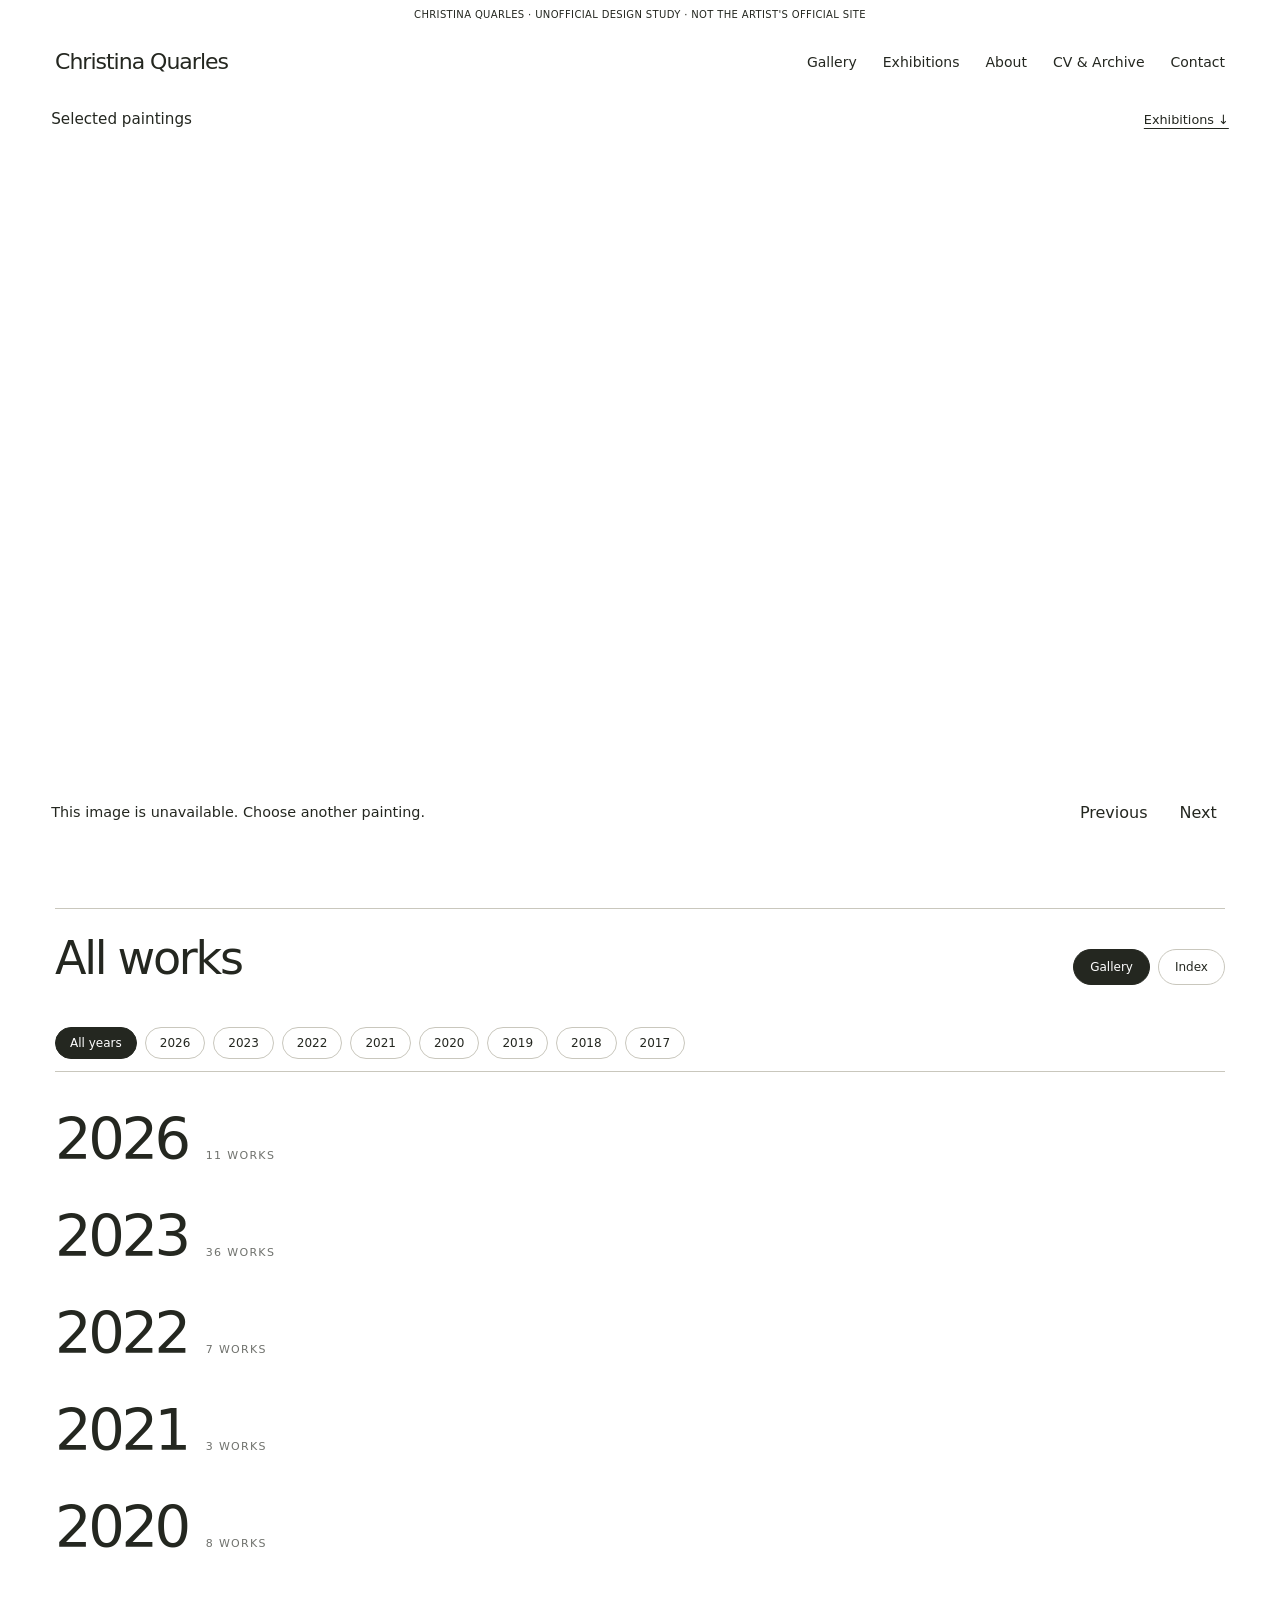
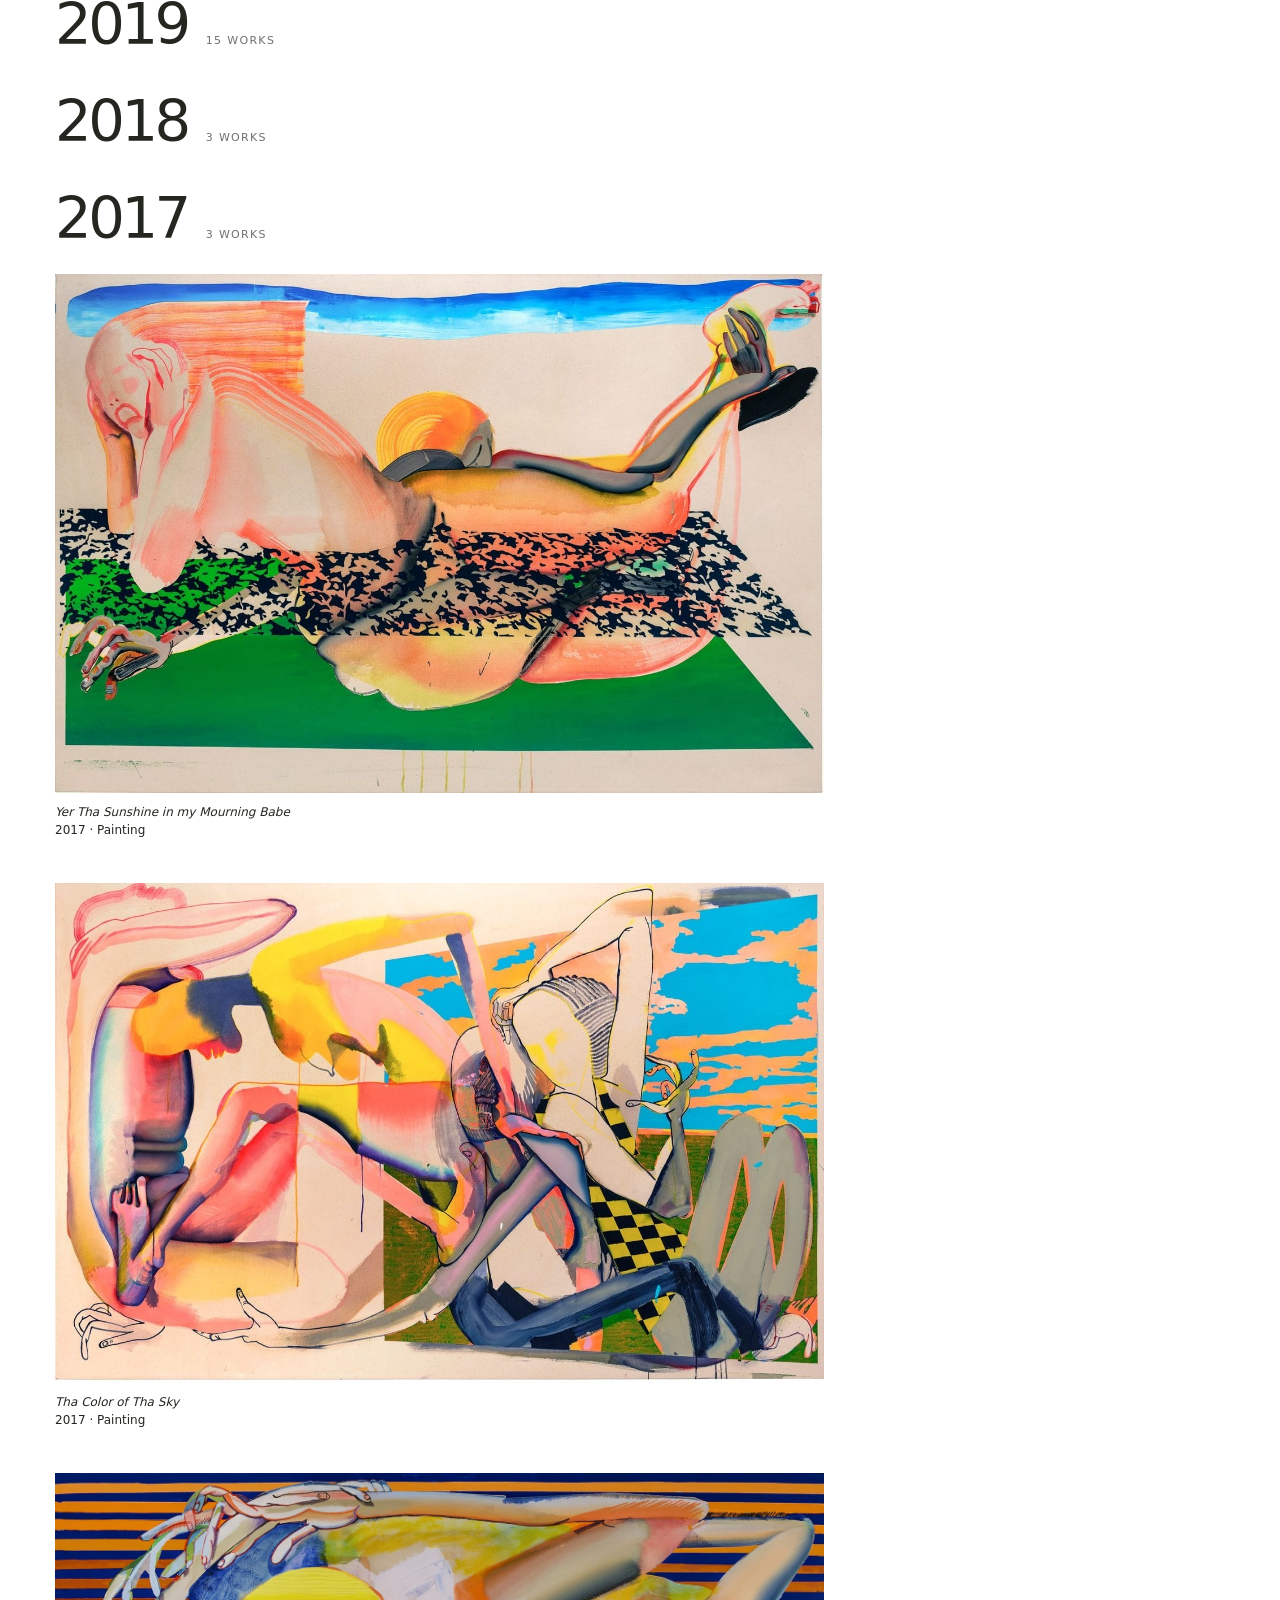
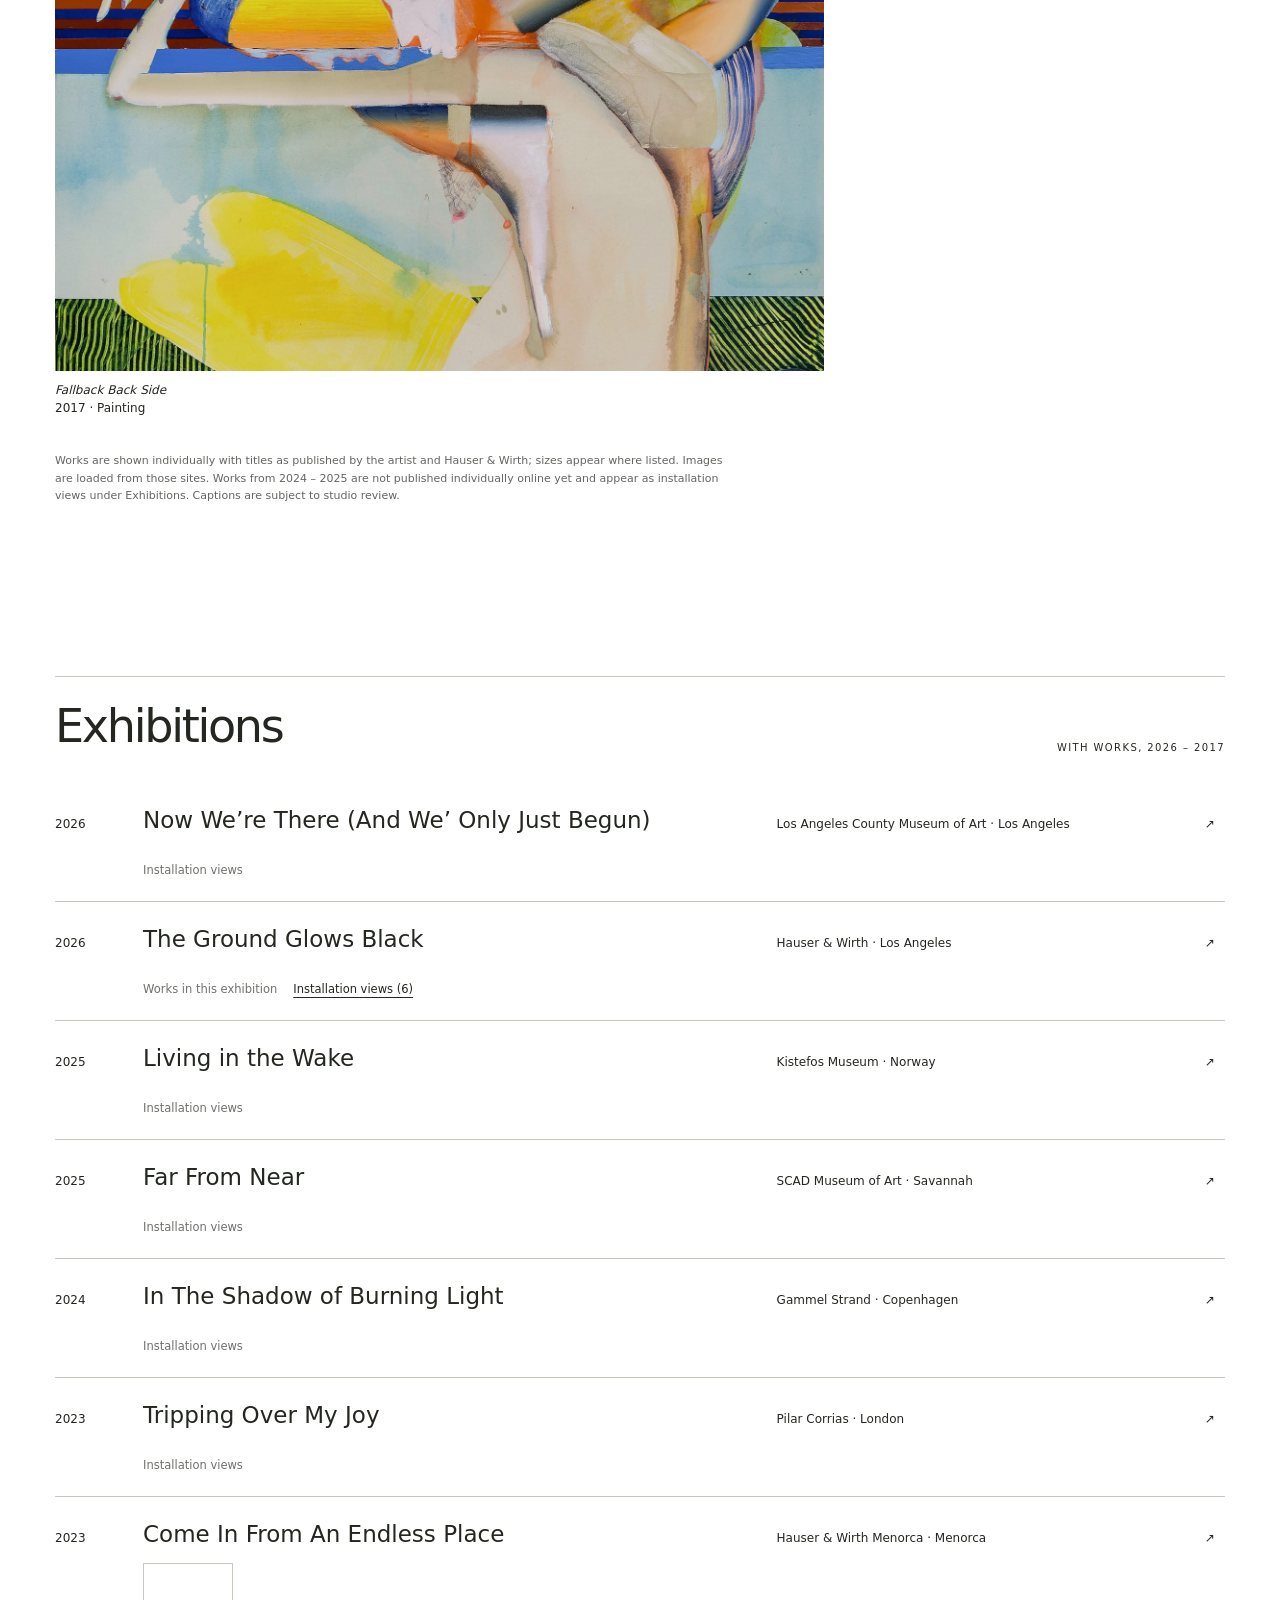
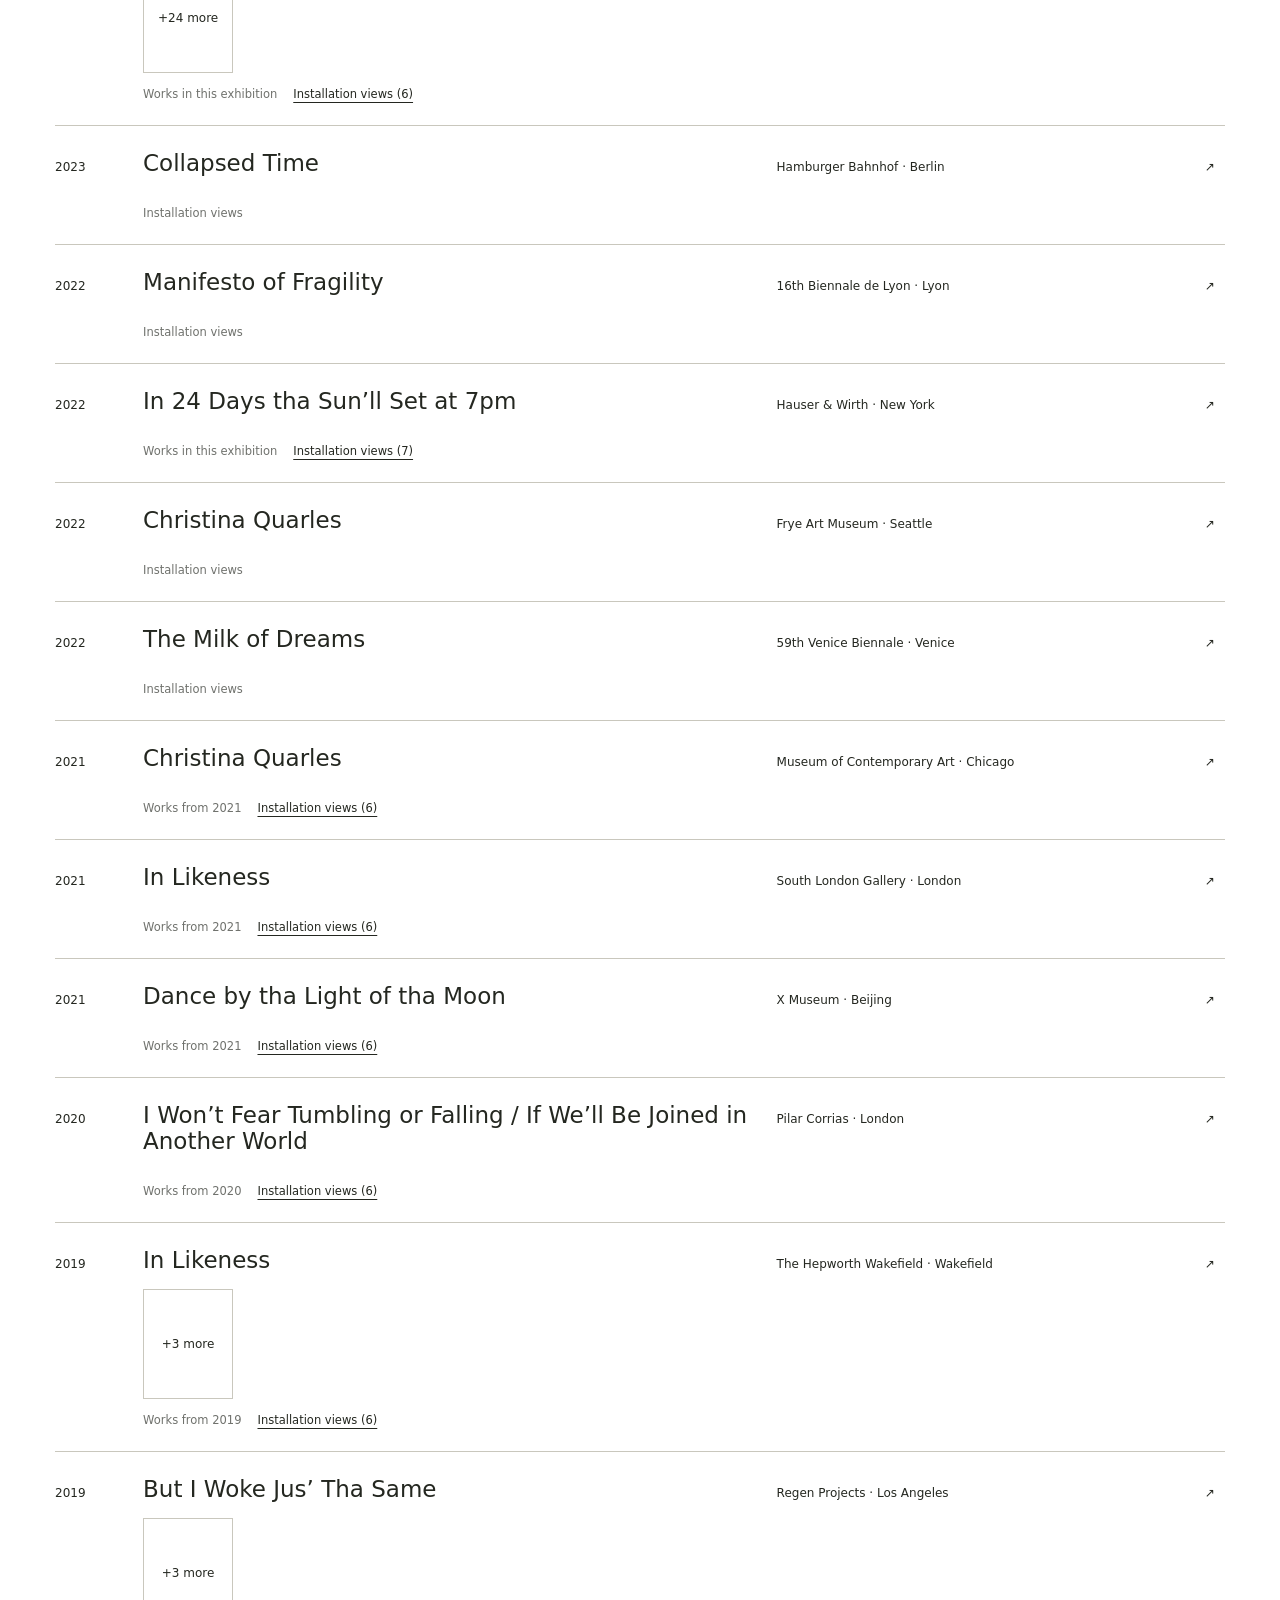
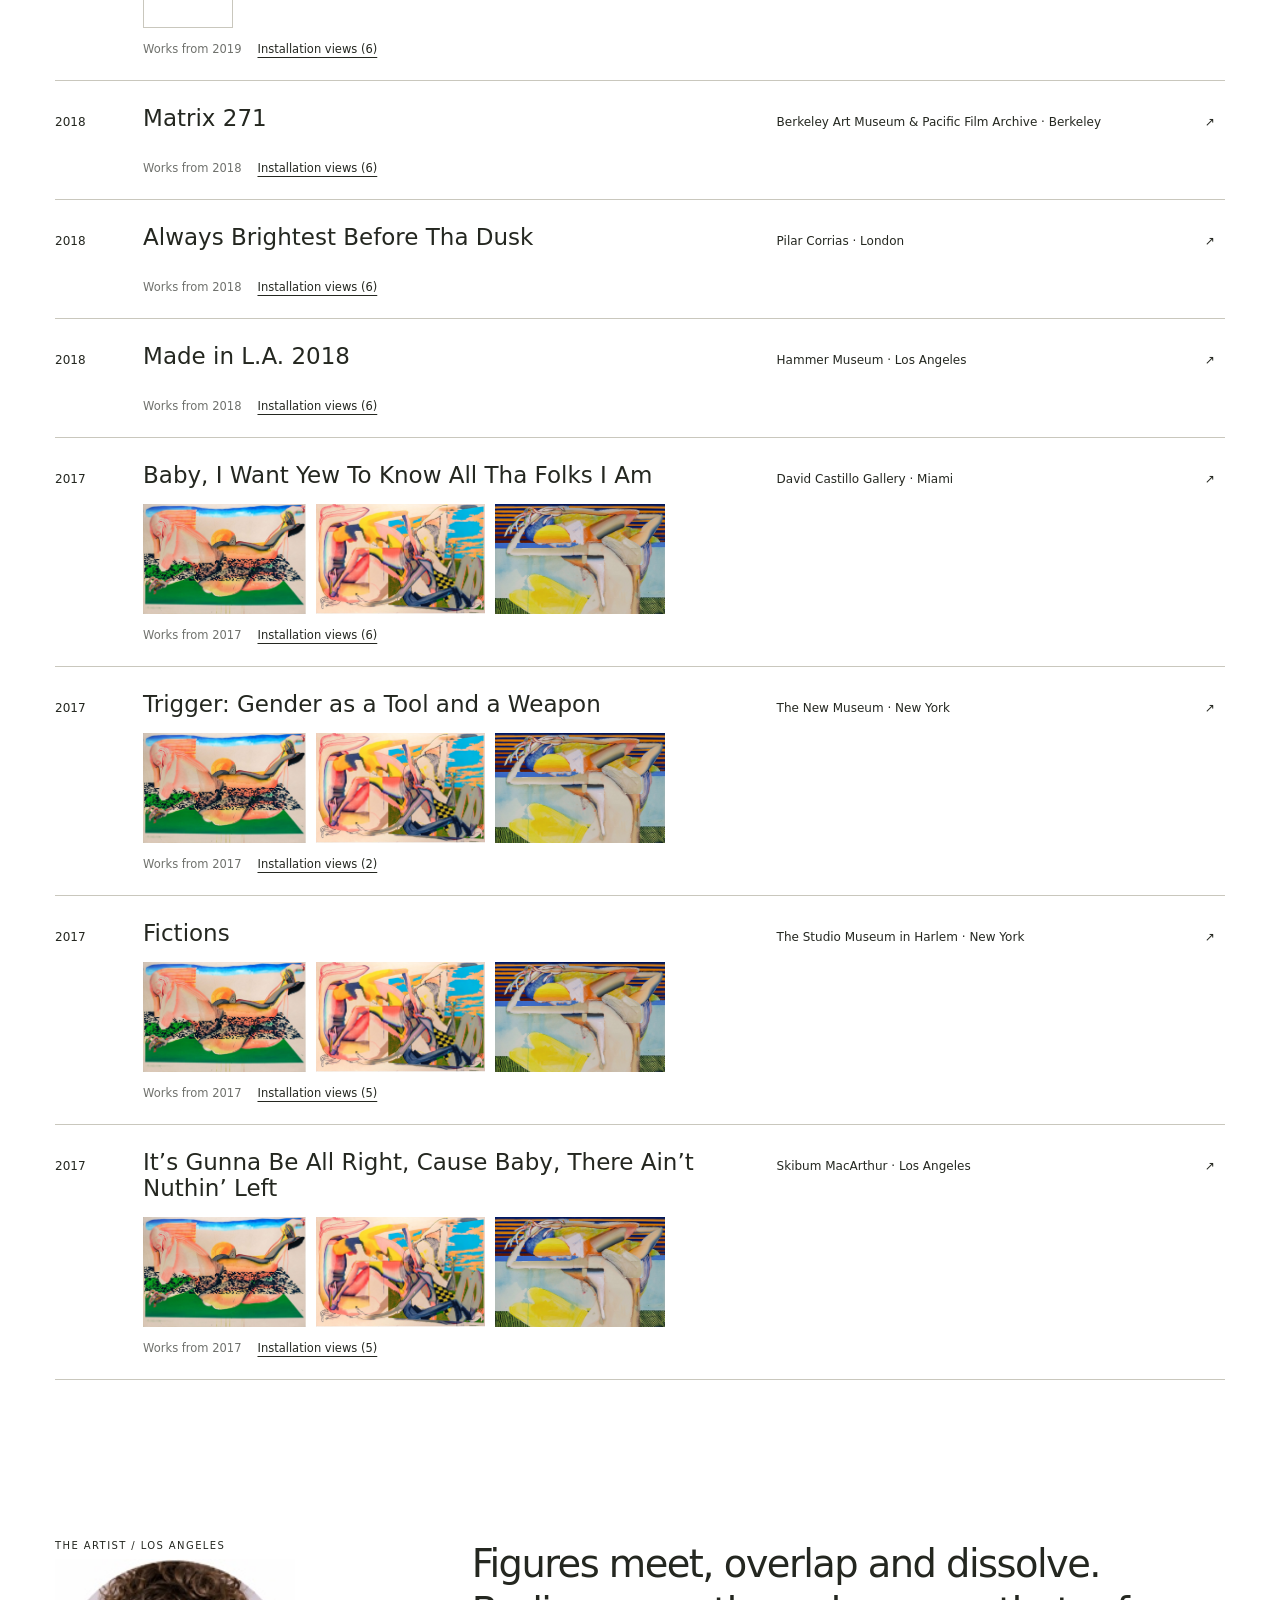
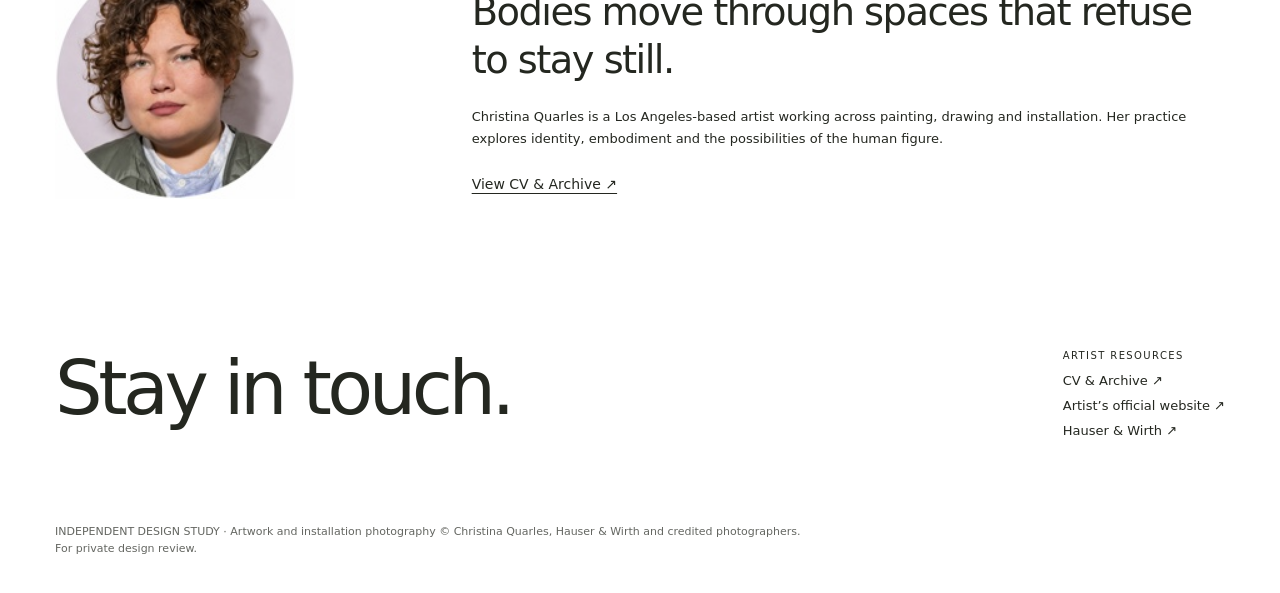
==== commit 078558cc: "Version CQ Arts gallery stylesheet to refresh browser caches" ====
--- a/design-study/index.html
+++ b/design-study/index.html
@@ -64,7 +64,7 @@
 @media(max-width:1000px){.mason,.mason.list{grid-template-columns:repeat(2,1fr)!important}}
 @media(max-width:720px){.mason,.mason.list{grid-template-columns:repeat(2,1fr)!important;gap:26px 14px!important}}
 </style>
-<link rel="stylesheet" href="gallery.css">
+<link rel="stylesheet" href="gallery.css?v=white-viewer-2">
 </head><body>
 <div class="notice">CHRISTINA QUARLES · UNOFFICIAL DESIGN STUDY · NOT THE ARTIST'S OFFICIAL SITE</div>
 <header class="sitehead"><a class="brand" href="/">Christina Quarles</a><nav aria-label="Main menu"><a href="/design-study/#works">Gallery</a><a href="/design-study/#exhibitions">Exhibitions</a><a href="/design-study/#about">About</a><a href="/design-study/cv-archive/">CV &amp; Archive</a><a href="/design-study/#contact">Contact</a></nav></header>
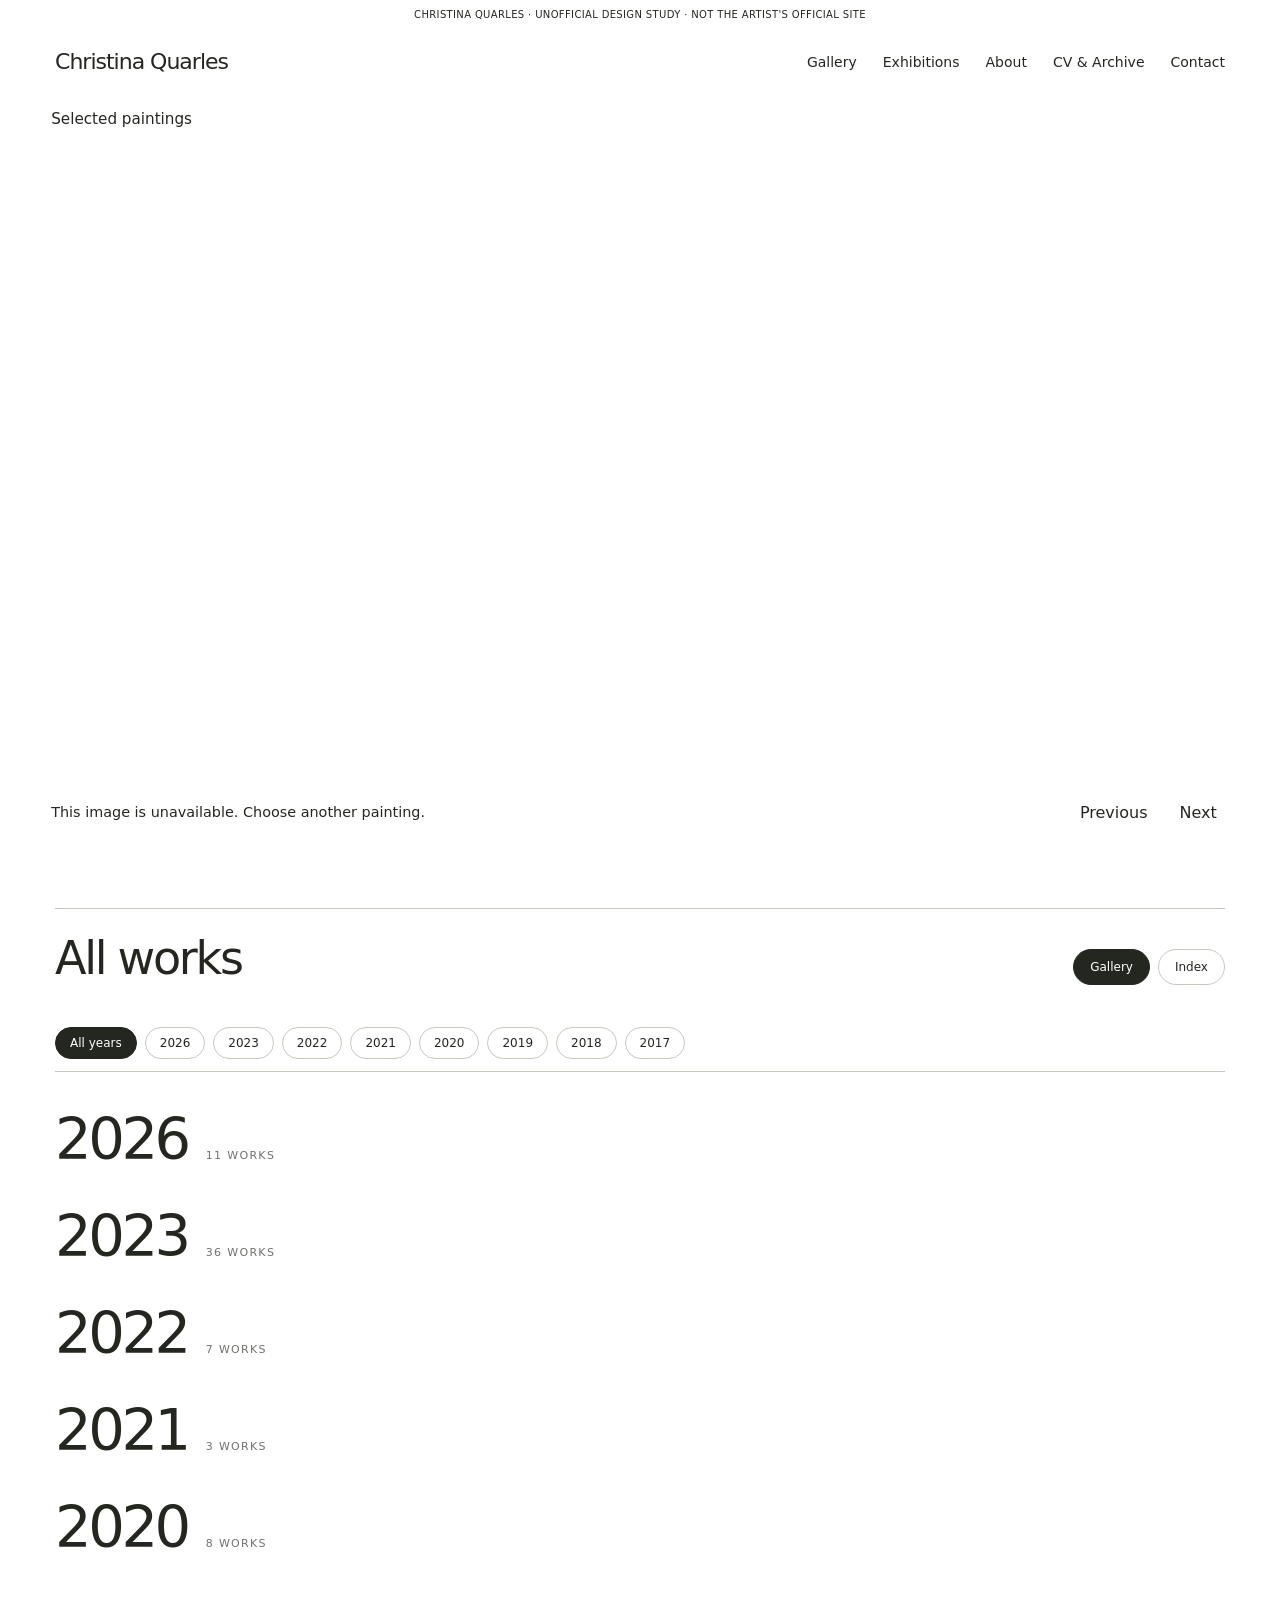
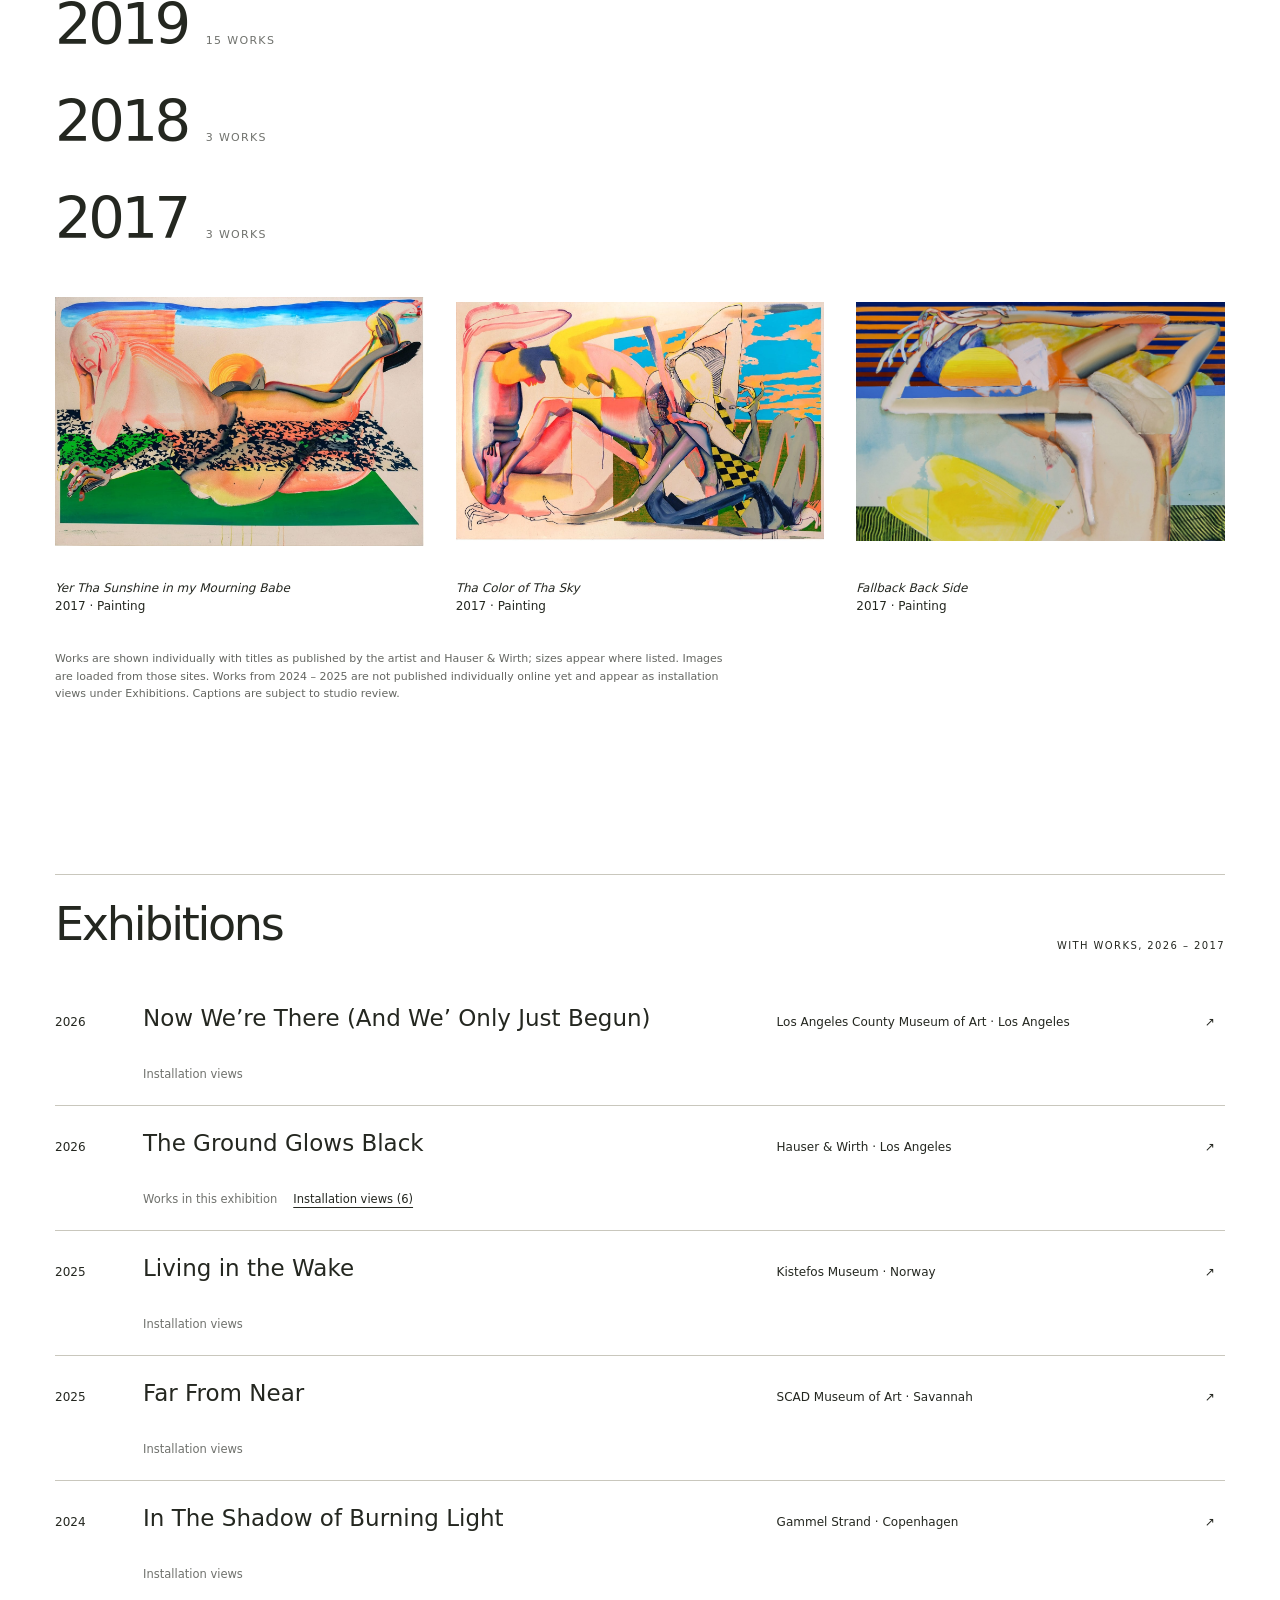
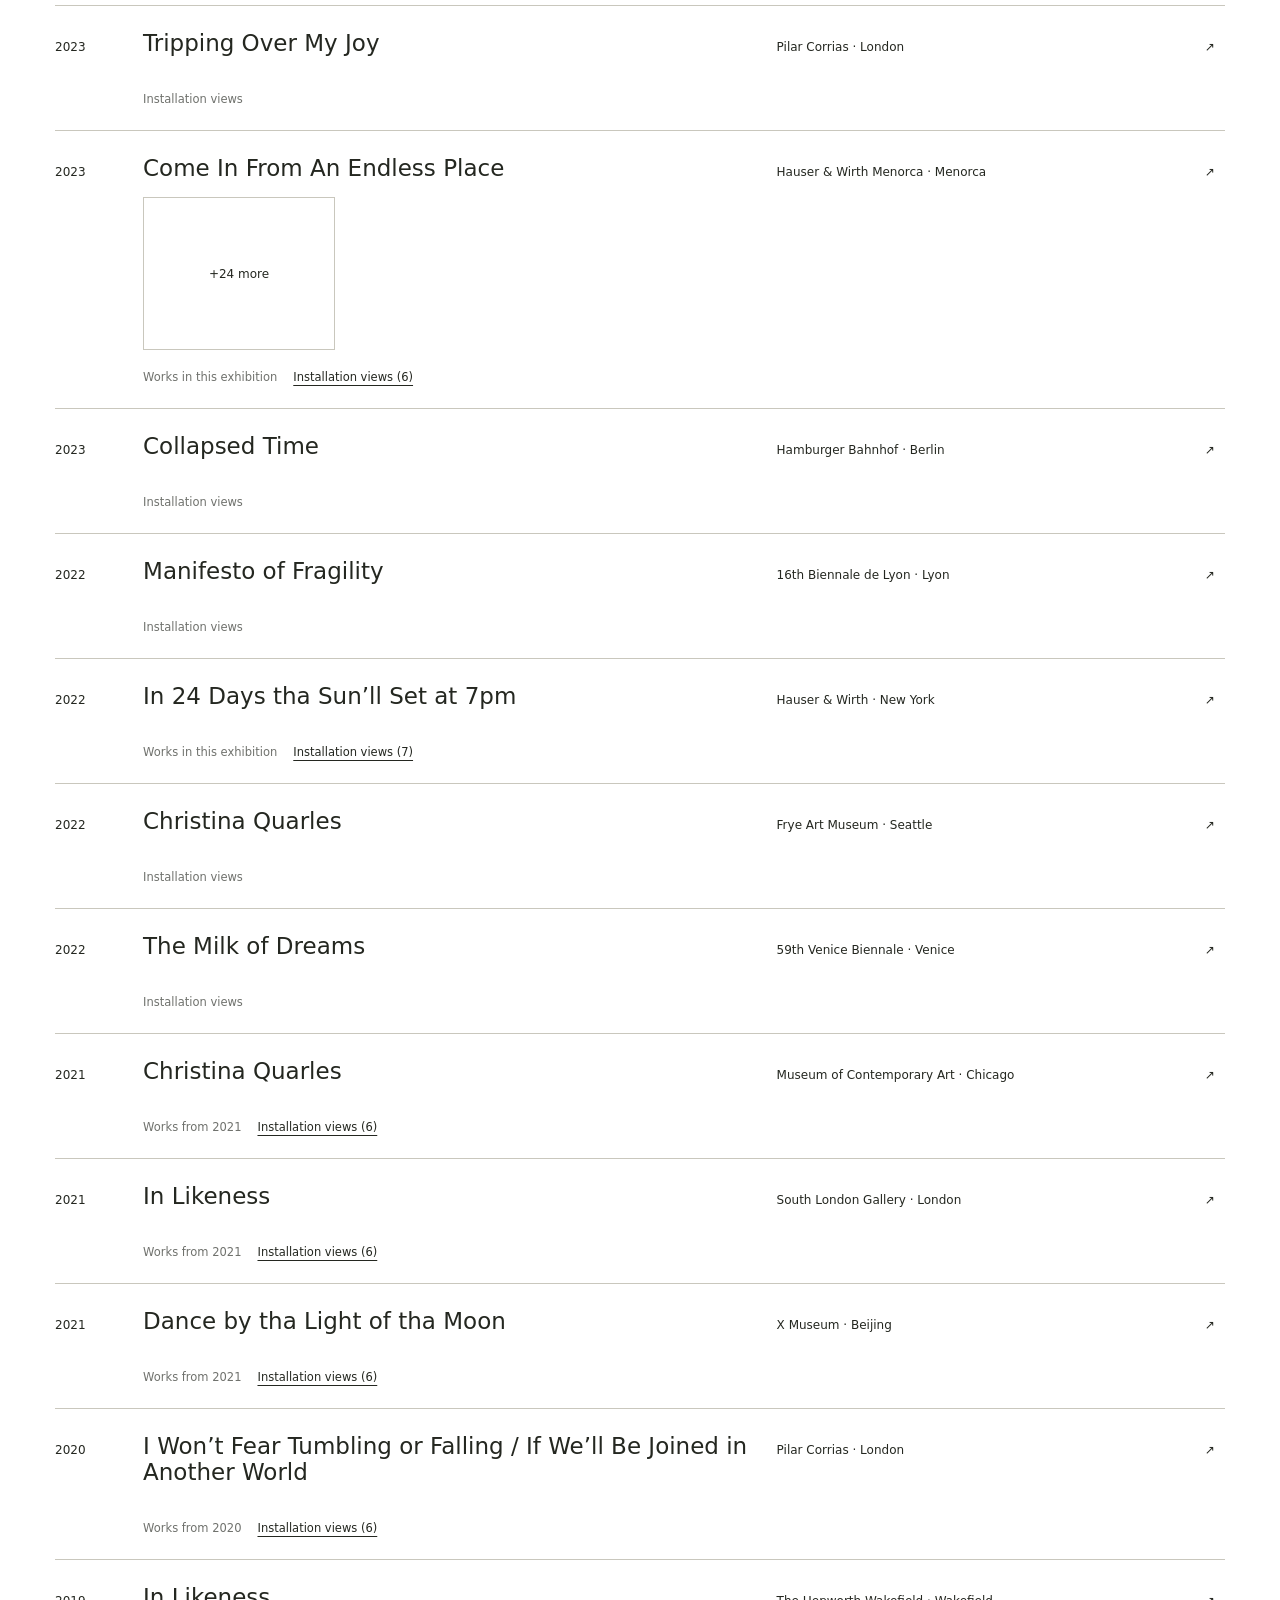
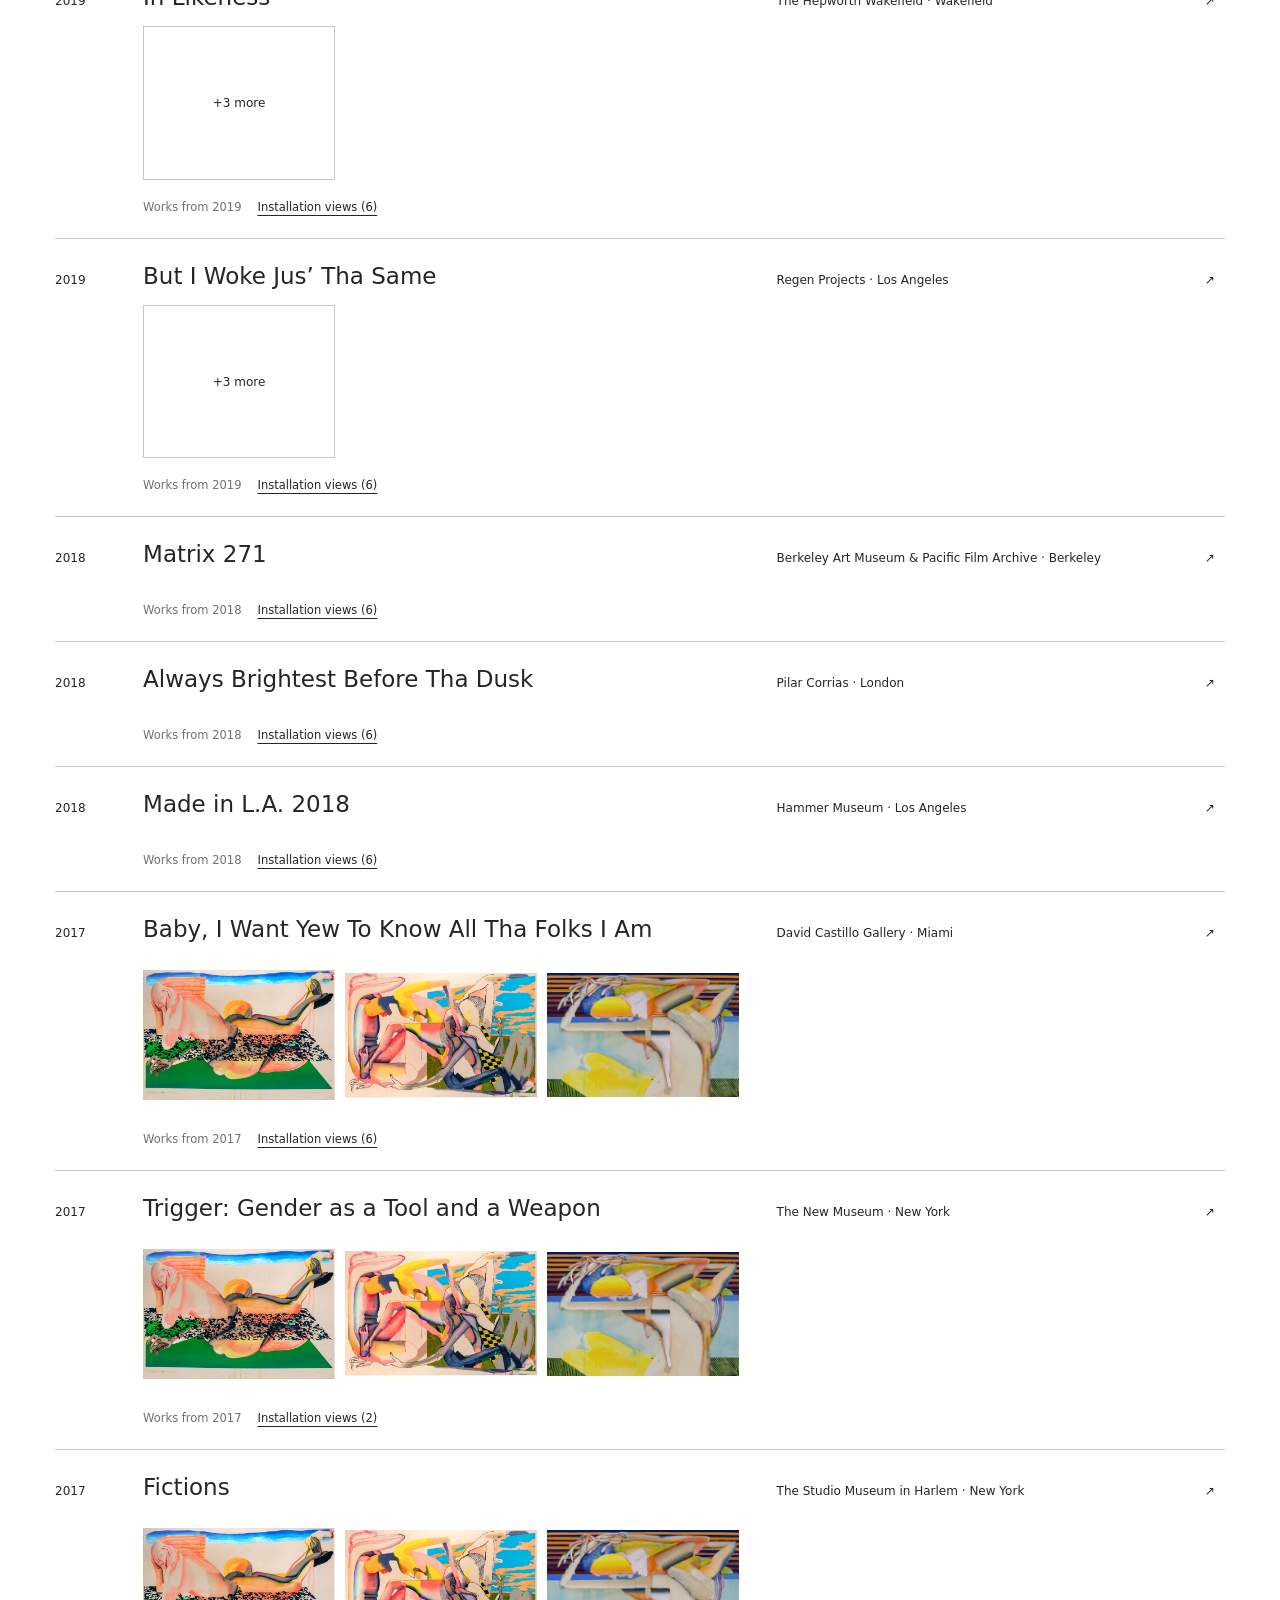
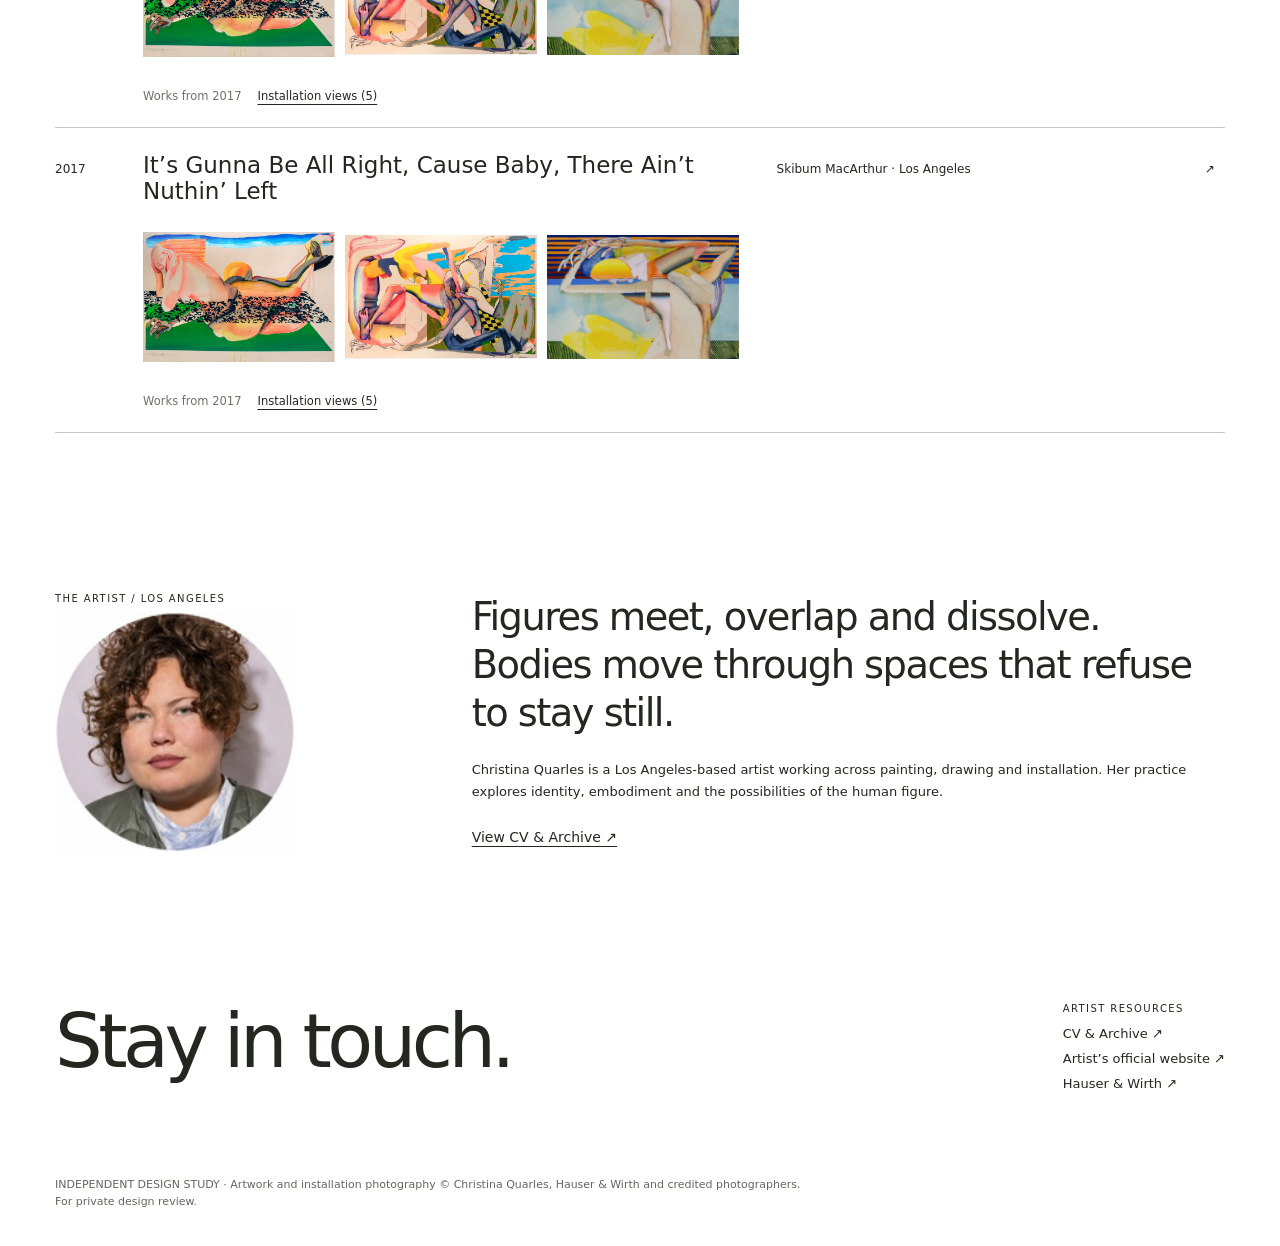
==== commit dc4fdcff: "Align exhibition and gallery artwork presentation" ====
--- a/design-study/index.html
+++ b/design-study/index.html
@@ -64,12 +64,12 @@
 @media(max-width:1000px){.mason,.mason.list{grid-template-columns:repeat(2,1fr)!important}}
 @media(max-width:720px){.mason,.mason.list{grid-template-columns:repeat(2,1fr)!important;gap:26px 14px!important}}
 </style>
-<link rel="stylesheet" href="gallery.css?v=white-viewer-2">
+<link rel="stylesheet" href="gallery.css?v=uniform-artworks">
 </head><body>
 <div class="notice">CHRISTINA QUARLES · UNOFFICIAL DESIGN STUDY · NOT THE ARTIST'S OFFICIAL SITE</div>
 <header class="sitehead"><a class="brand" href="/">Christina Quarles</a><nav aria-label="Main menu"><a href="/design-study/#works">Gallery</a><a href="/design-study/#exhibitions">Exhibitions</a><a href="/design-study/#about">About</a><a href="/design-study/cv-archive/">CV &amp; Archive</a><a href="/design-study/#contact">Contact</a></nav></header>
 <main>
-<section class="hero-works" id="latest" aria-label="Selected work"><div class="row1"><h1>Selected paintings</h1><a href="#exhibitions" class="label" style="text-decoration:underline;text-underline-offset:4px">Exhibitions ↓</a></div><div class="feature" id="feature">
+<section class="hero-works" id="latest" aria-label="Selected work"><div class="row1"><h1>Selected paintings</h1></div><div class="feature" id="feature">
   <div class="feature-stage"><button type="button" class="feature-image" id="featureImage" aria-haspopup="dialog" hidden></button></div>
   <div class="feature-meta"><div class="caption" id="featureCaption" aria-live="polite"></div><div class="feature-controls" aria-label="Featured paintings"><button id="featurePrev" type="button">Previous</button><button id="featureNext" type="button">Next</button></div></div>
 </div></section>
@@ -101,25 +101,16 @@
 const cap=w=>`<em>${esc(w.t)}</em><br>${w.y}${w.m?' · '+esc(w.m):''}`;
 window.imgFail=function(img){let fb=[];try{fb=JSON.parse(img.dataset.fb||'[]')}catch(e){}const n=fb.shift();if(n){img.dataset.fb=JSON.stringify(fb);img.src=n}else{const a=img.closest('.work,.fw,.strip button');if(a)a.remove()}};
 const fbAttr=w=>esc(JSON.stringify(w.fb||[]));
-function tile(w,idx){return `<article class="work"><button type="button" data-w="${idx}" aria-label="Open ${esc(w.t)}"><img src="${esc(w.im[0])}" data-fb="${fbAttr(w)}" loading="lazy" decoding="async" onload="this.closest('.work').classList.toggle('wide',this.naturalWidth>1.18*this.naturalHeight)" alt="${esc(w.t)}, ${w.y}" onerror="imgFail(this)"></button><div class="caption"><span>${cap(w)}</span></div></article>`}
+function tile(w,idx){return `<article class="work"><button type="button" data-w="${idx}" aria-label="Open ${esc(w.t)}"><img src="${esc(w.im[0])}" data-fb="${fbAttr(w)}" loading="lazy" decoding="async" data-photo="${esc(w.im[0])}" onload="fitThumbnail(this)" alt="${esc(w.t)}, ${w.y}" onerror="imgFail(this)"></button><div class="caption"><span>${cap(w)}</span></div></article>`}
 function render(){const g=$('worksGrid');g.innerHTML='';(yr==='all'?years:[+yr]).forEach(y=>{const its=W.map((w,i)=>[w,i]).filter(([w])=>w.y===y);if(!its.length)return;const d=document.createElement('div');d.innerHTML=`<div class="year"><h3>${y}</h3><span>${its.length} work${its.length>1?'s':''}</span></div><div class="mason ${mode==='list'?'grid list':''}">${its.map(([w,i])=>tile(w,i)).join('')}</div>`;g.appendChild(d)})}
 $('chips').innerHTML=['all',...years].map(y=>`<button type="button" data-y="${y}" class="${y==='all'?'on':''}">${y==='all'?'All years':y}</button>`).join('');
 $('chips').addEventListener('click',e=>{const b=e.target.closest('button');if(!b)return;yr=b.dataset.y;[...$('chips').children].forEach(c=>c.classList.toggle('on',c===b));render()});
 function setMode(m){mode=m;$('galleryToggle').classList.toggle('on',m==='grid');$('indexToggle').classList.toggle('on',m==='list');$('galleryToggle').setAttribute('aria-pressed',m==='grid');$('indexToggle').setAttribute('aria-pressed',m==='list');render()}
 $('galleryToggle').onclick=()=>setMode('grid');$('indexToggle').onclick=()=>setMode('list');
-// Normalized display bounds for the featured source photographs, with a small margin
-// outside the canvas. Keep original image URLs and avoid trimming unsurveyed images.
-const photoBounds = [
-  [1200, 889, 64, 152, 1136, 736],
-  [1200, 889, 68, 174, 1132, 714],
-  [889, 1200, 62, 167, 826, 1034],
-  [889, 1200, 62, 132, 828, 1067],
-  [474, 640, 27, 99, 447, 540],
-  [2600, 1950, 195, 77, 2386, 1885],
-  [640, 480, 70, 27, 570, 440],
-  [482, 640, 35, 50, 446, 607]
-];
-const boundsByImage = new Map(photoBounds.map((bounds, index) => [W[index].im[0], bounds]));
+// Display bounds for source photographs with a measurable neutral surround.
+// Keep original image URLs and leave ambiguous photographs whole.
+const photoBounds = {"27":[1400,1226,81,81,1327,1163],"23":[1400,1602,84,88,1316,1536],"79":[2000,1333,284,148,1712,1276],"3":[889,1200,62,132,828,1067],"2":[889,1200,62,167,826,1034],"78":[2000,1333,360,144,1728,1272],"0":[1200,889,64,152,1136,736],"1":[1200,889,68,174,1132,714],"80":[2000,1333,264,132,1780,1308],"5":[2600,1950,195,77,2386,1885],"4":[474,640,27,99,447,540],"81":[2000,1333,256,84,1780,1308],"6":[640,480,70,27,570,440],"7":[482,640,35,50,446,607],"82":[2000,1333,260,84,1772,1300],"9":[482,640,38,54,446,606],"73":[2000,1333,284,152,1712,1280],"8":[482,640,38,54,446,606],"76":[2000,1333,272,136,1720,1276],"77":[2000,1333,280,152,1740,1280],"75":[2000,1333,276,144,1732,1272],"48":[1400,1600,216,208,1188,1392],"74":[2000,1333,296,152,1668,1272],"10":[483,640,38,54,450,606],"11":[1400,1050,150,66,1262,974],"15":[1400,1152,69,69,1335,1103],"16":[1400,1050,150,166,1270,874]};
+const boundsByImage = new Map(Object.entries(photoBounds).map(([index, bounds]) => [W[index].im[0], bounds]));
 
 function fitPhoto(frame, image, originalSource) {
   const width = image.naturalWidth;
@@ -140,6 +131,22 @@
   frame.style.setProperty('--photo-width', `${zoom * 100}%`);
   frame.style.setProperty('--photo-left', `${left * 100}%`);
   frame.style.setProperty('--photo-top', `${top * 100}%`);
+}
+
+function fitThumbnail(image) {
+  const source = image.dataset.photo;
+  let frame = image.parentElement;
+  if (!frame.classList.contains('art-window')) {
+    if (!boundsByImage.has(source)) return;
+    const fit = document.createElement('span');
+    fit.className = 'art-fit';
+    frame = document.createElement('span');
+    frame.className = 'art-window';
+    fit.append(frame);
+    image.before(fit);
+    frame.append(image);
+  }
+  fitPhoto(frame, image, source);
 }
 
 const featuredWorks = W.map((work, index) => ({work, index}))
@@ -190,7 +197,7 @@
 function setFromInst(e){return e.im.map((s,i)=>({src:s,fb:[],t:e.t,cap:`<em>${esc(e.t)}</em><br>${esc(e.v)} · ${esc(e.p)} · ${e.y}<br>Installation view ${i+1}`}))}
 $('exList').innerHTML=EX.map((e,n)=>{let ws=e.key?W.filter(w=>w.ex===e.key):[],note='';if(!ws.length){ws=W.filter(w=>w.y===e.y&&!w.ex);if(ws.length)note=`Works from ${e.y}`}else note='Works in this exhibition';
  const wi=SETS.push(setFromWorks(ws))-1,ii=SETS.push(setFromInst(e))-1;const max=12,shown=ws.slice(0,max);
- const strip=shown.length?`<div class="strip">${shown.map((w,i)=>`<button type="button" data-s="${wi}" data-p="${i}" aria-label="Open ${esc(w.t)}"><img src="${esc(w.im[0])}" data-fb="${fbAttr(w)}" loading="lazy" decoding="async" alt="${esc(w.t)}" onerror="imgFail(this)"></button>`).join('')}${ws.length>max?`<button type="button" class="more" data-s="${wi}" data-p="${max}">+${ws.length-max} more</button>`:''}</div>`:`<div class="strip">${e.im.slice(0,6).map((s,i)=>`<button type="button" data-s="${ii}" data-p="${i}" aria-label="Installation view ${i+1}"><img src="${esc(s)}" loading="lazy" decoding="async" alt="${esc(e.t)}, installation view" onerror="this.closest('button').remove()"></button>`).join('')}</div>`;
+ const strip=shown.length?`<div class="strip">${shown.map((w,i)=>`<button type="button" data-s="${wi}" data-p="${i}" aria-label="Open ${esc(w.t)}"><img src="${esc(w.im[0])}" data-fb="${fbAttr(w)}" loading="lazy" decoding="async" data-photo="${esc(w.im[0])}" onload="fitThumbnail(this)" alt="${esc(w.t)}" onerror="imgFail(this)"></button>`).join('')}${ws.length>max?`<button type="button" class="more" data-s="${wi}" data-p="${max}">+${ws.length-max} more</button>`:''}</div>`:`<div class="strip">${e.im.slice(0,6).map((s,i)=>`<button type="button" data-s="${ii}" data-p="${i}" aria-label="Installation view ${i+1}"><img src="${esc(s)}" loading="lazy" decoding="async" alt="${esc(e.t)}, installation view" onerror="this.closest('button').remove()"></button>`).join('')}</div>`;
  return `<article class="exb"><a class="exh" href="${esc(e.href)}" target="_blank" rel="noopener"><span>${e.y}</span><h3>${esc(e.t)}</h3><span class="venue">${esc(e.v)} · ${esc(e.p)}</span><span>↗</span></a>${strip}<div class="exmeta">${shown.length?`<span class="note">${note}</span>`:`<span class="note">Installation views</span>`}${shown.length?`<button type="button" data-s="${ii}" data-p="0">Installation views (${e.im.length})</button>`:''}</div></article>`}).join('');
 // lightbox
 const dlg=$('viewer'),big=$('large');let cur=[],pos=0;
--- a/design-study/gallery.css
+++ b/design-study/gallery.css
@@ -142,3 +142,36 @@
   #viewer .viewer-arrow { width: 2.75rem; min-height: 44px; }
   #viewer .viewer-arrow::before { width: .75rem; height: .75rem; }
 }
+
+/* Equal viewing slots keep rows consistent across mixed canvas proportions. */
+.mason .work button, .mason.list .work button {
+  aspect-ratio: 5 / 4;
+  display: grid;
+  place-items: center;
+}
+.mason .work button > img, .mason.list .work button > img {
+  width: 100% !important;
+  height: 100% !important;
+  object-fit: contain;
+}
+.mason .work .art-window img, .mason.list .work .art-window img, .strip .art-window img {
+  position: absolute;
+  top: var(--photo-top);
+  left: var(--photo-left);
+  width: var(--photo-width) !important;
+  height: auto !important;
+  max-width: none;
+}
+.mason .work button, .mason.list .work button, .strip button:not(.more) {
+  grid-template: minmax(0, 1fr) / minmax(0, 1fr);
+}
+.strip {
+  display: grid;
+  grid-auto-flow: column;
+  grid-auto-columns: clamp(8rem, 15vw, 13rem);
+  align-items: start;
+  padding-bottom: .75rem;
+}
+.strip button:not(.more) { aspect-ratio: 5 / 4; display: grid; place-items: center; }
+.strip button > img { width: 100%; height: 100%; object-fit: contain; }
+.strip .more { width: 100%; height: auto; aspect-ratio: 5 / 4; }
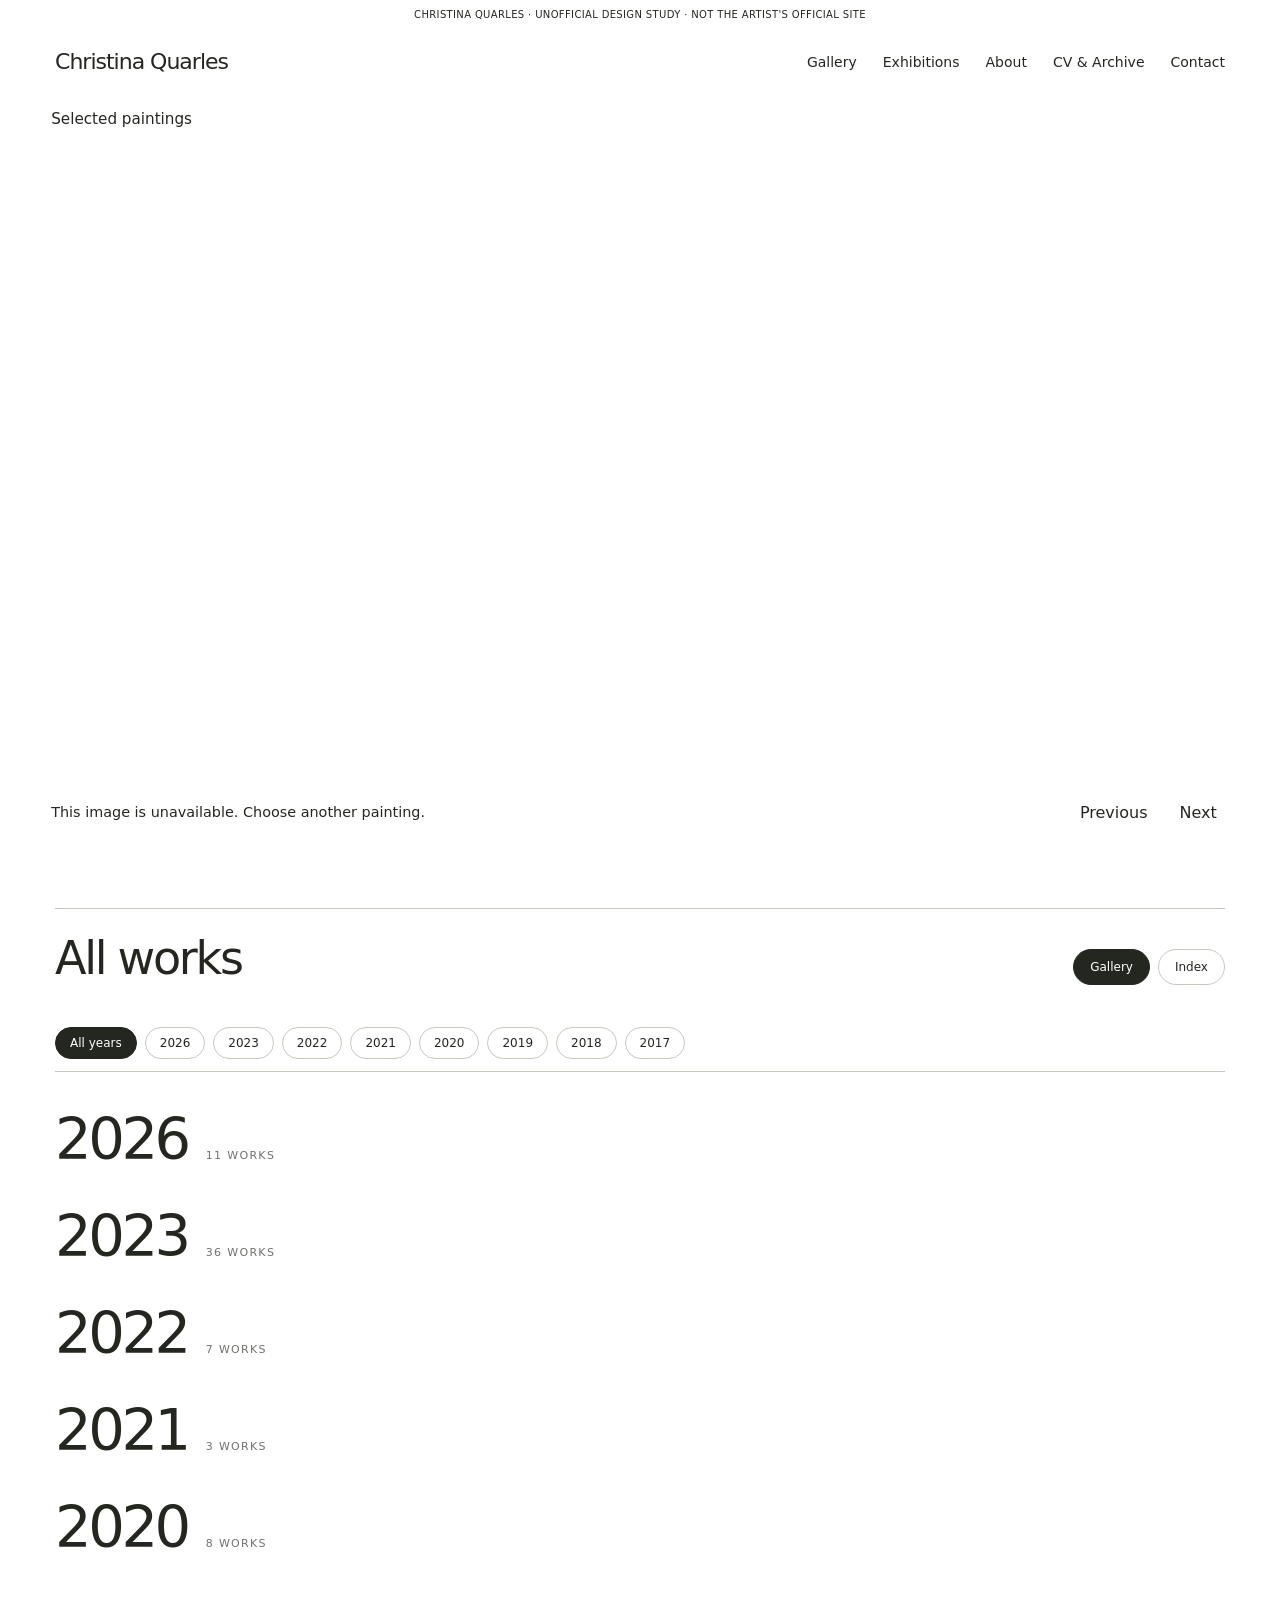
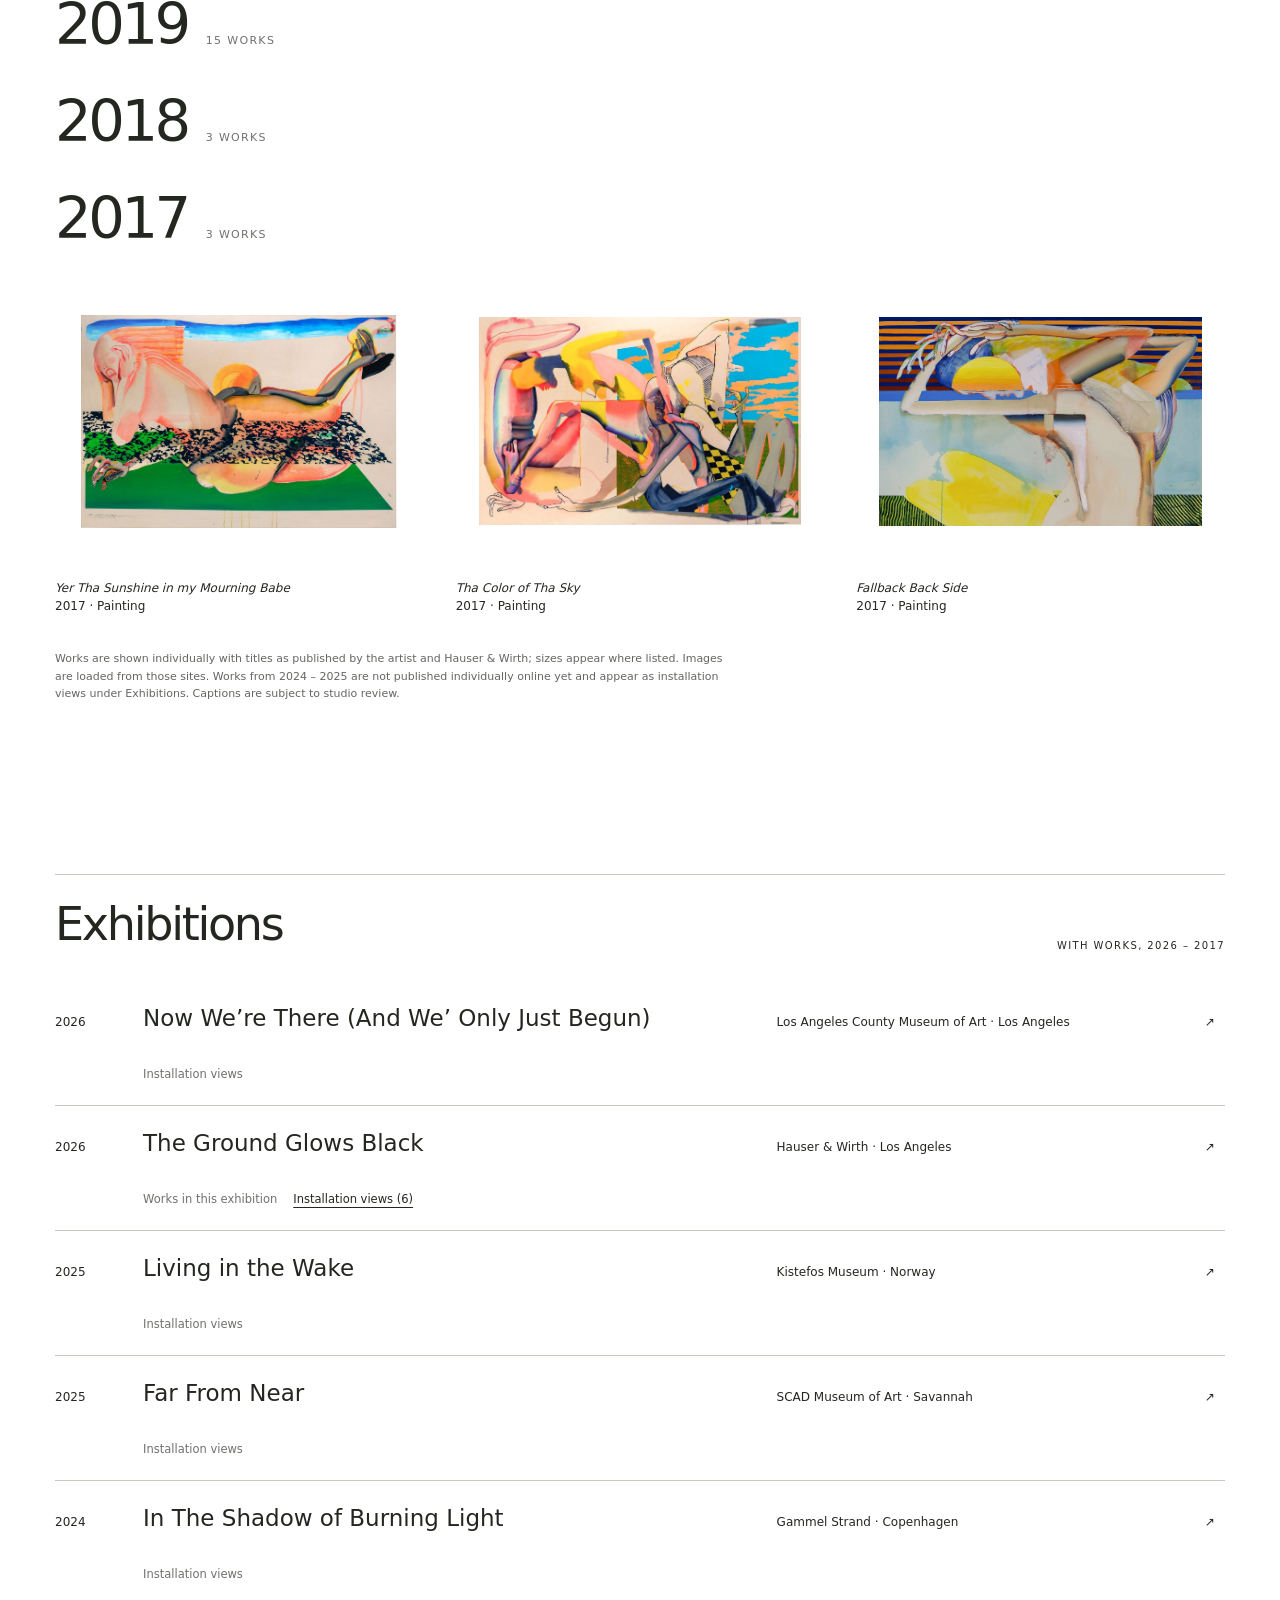
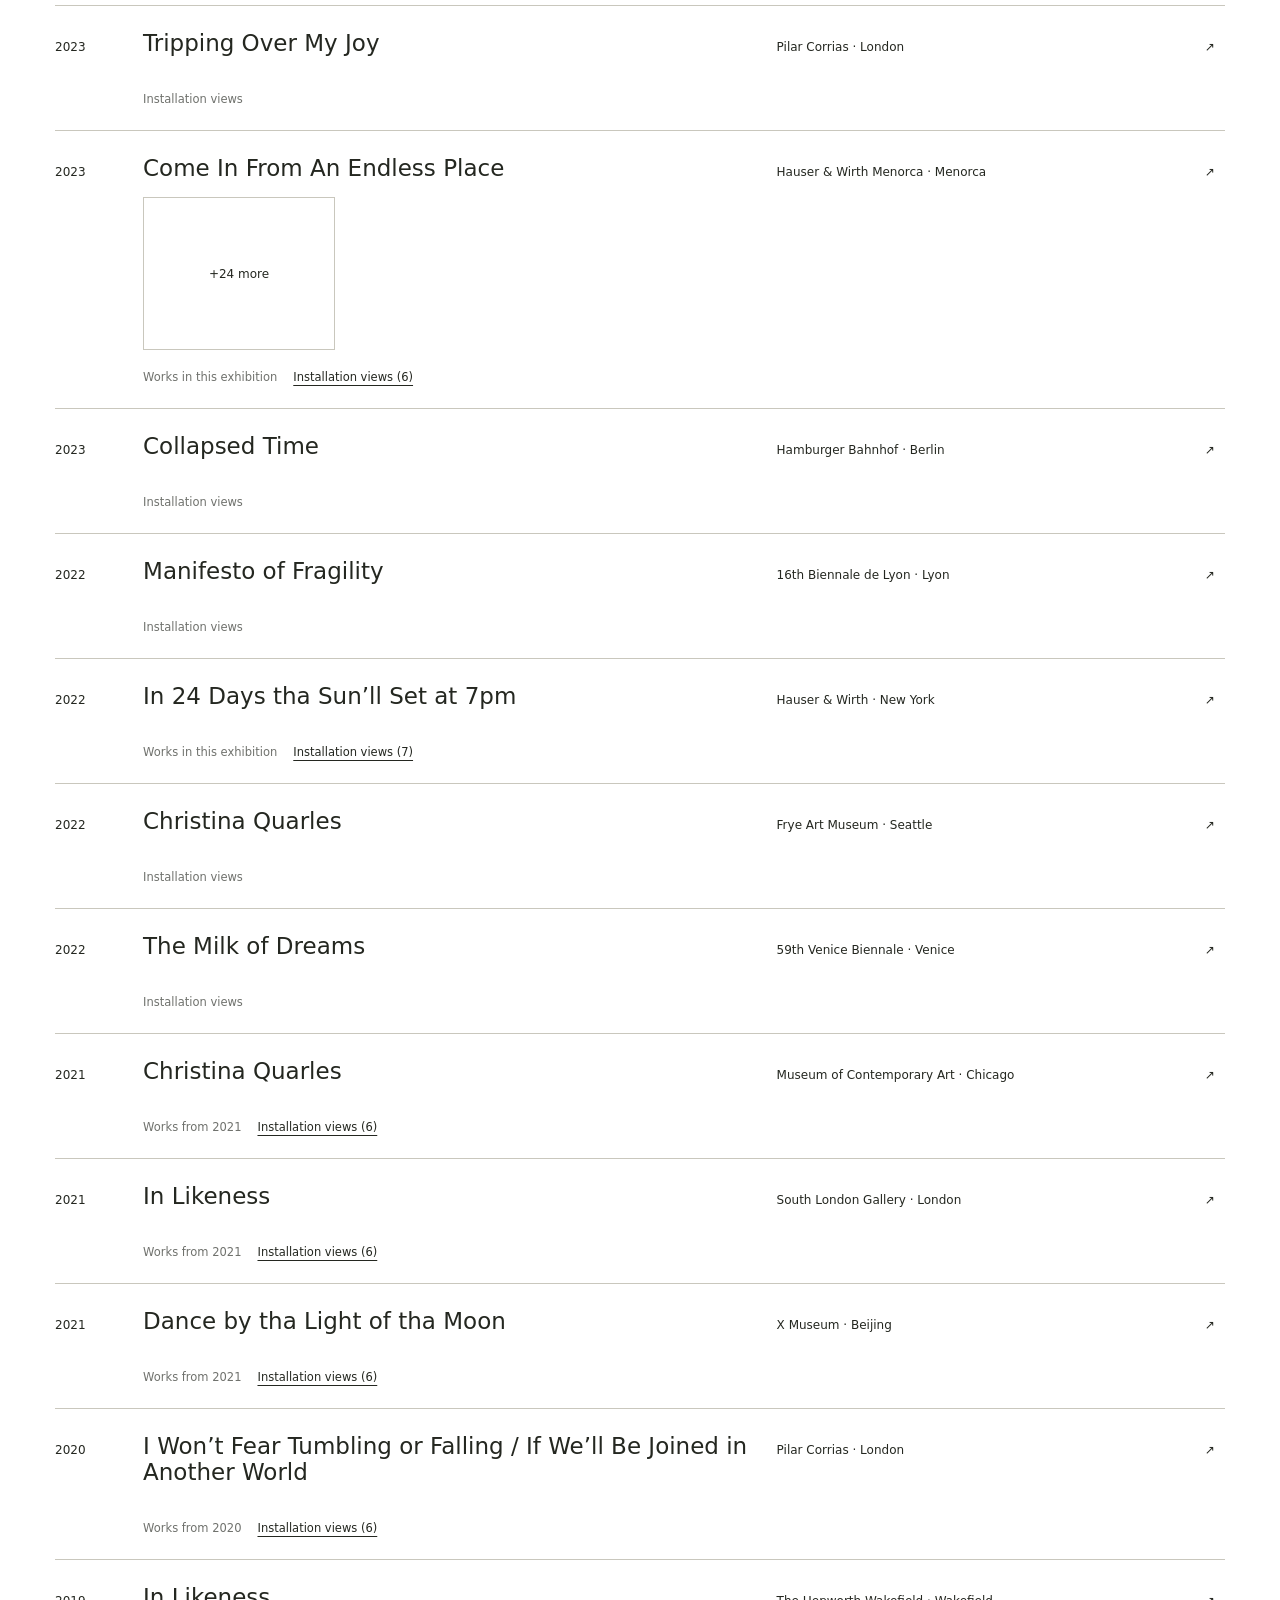
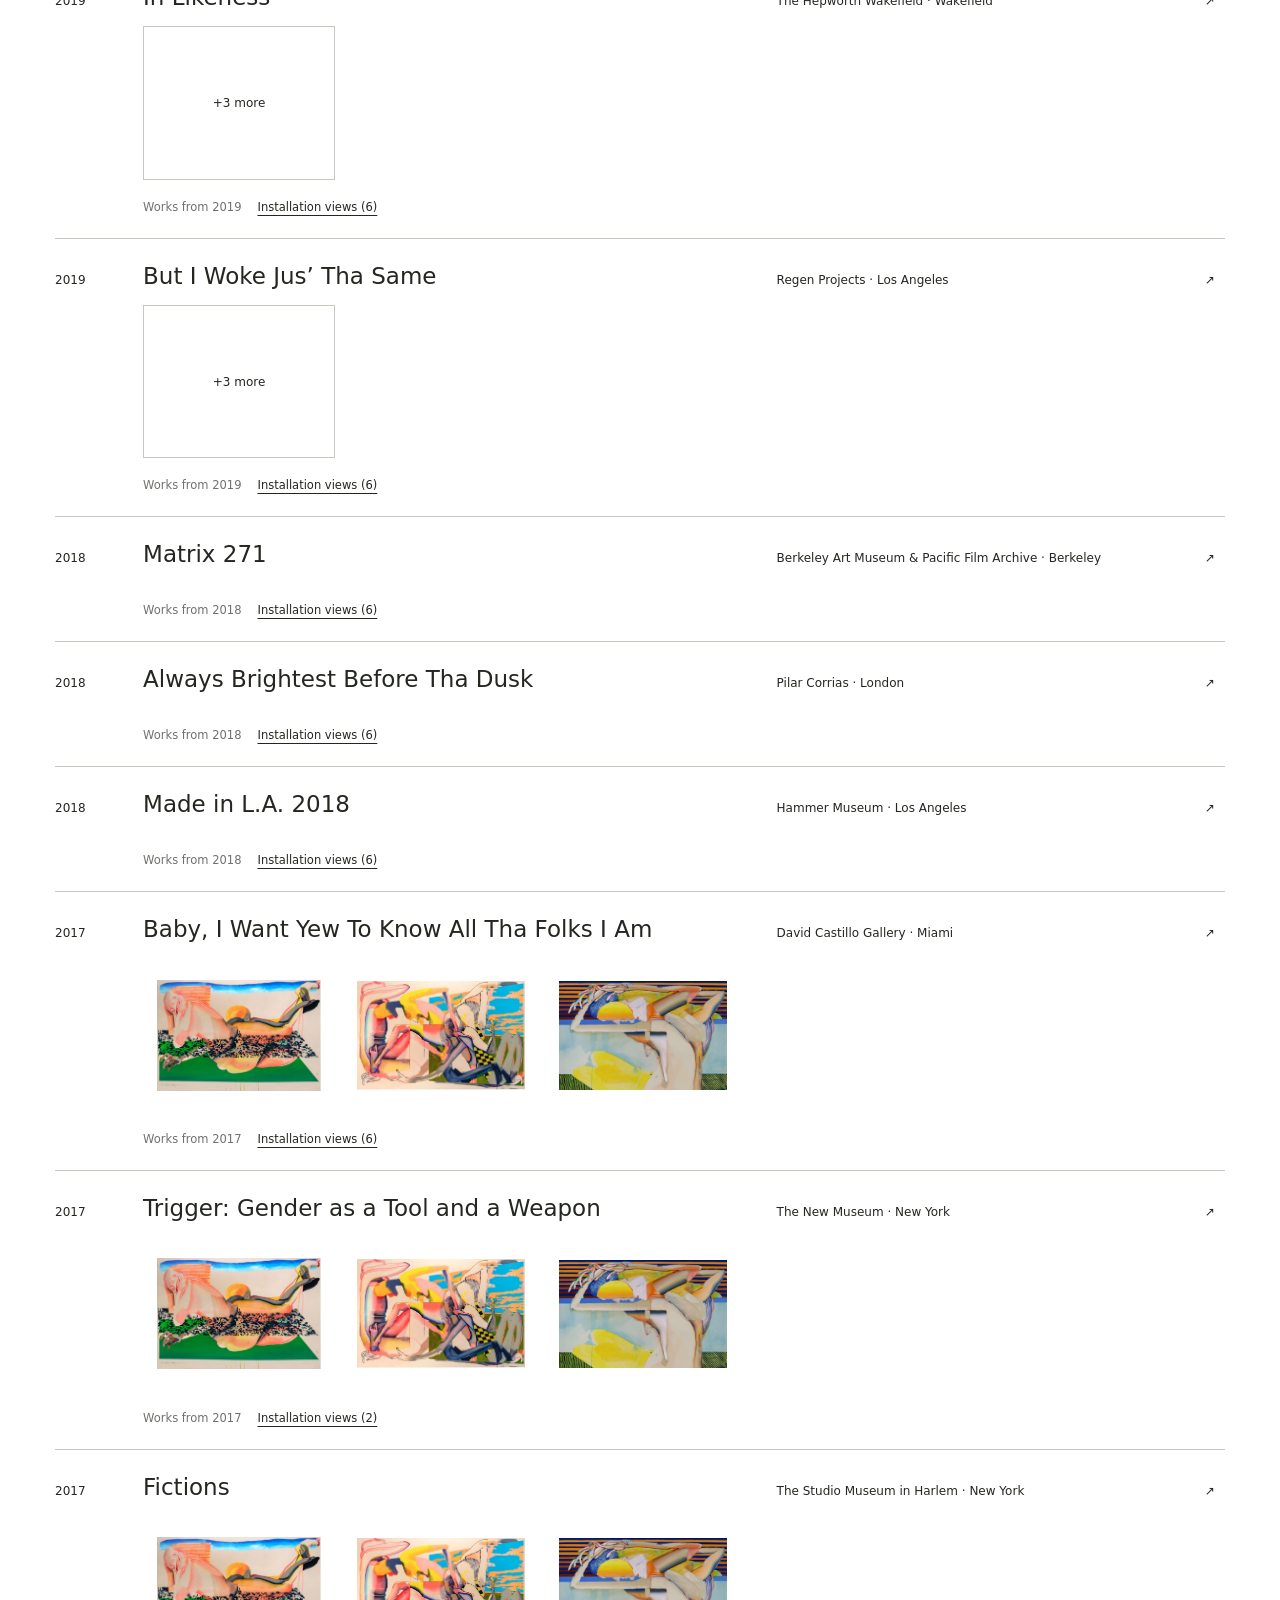
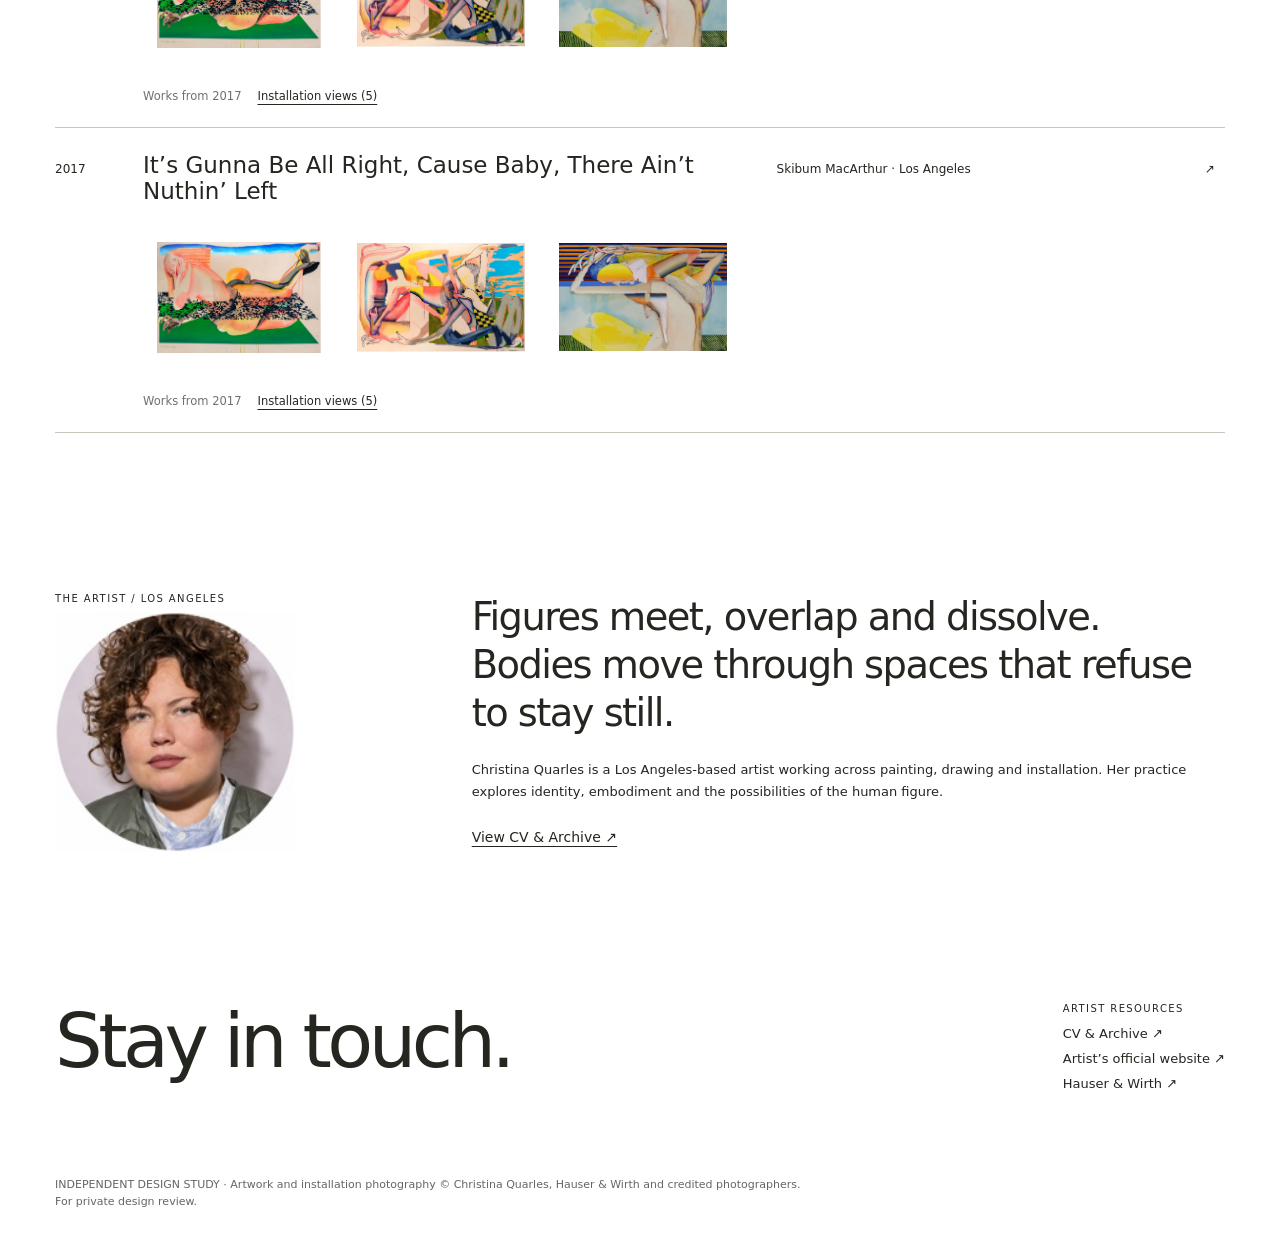
==== commit 5f04630d: "Equalize artwork size across gallery tiles; normalize title apostrophes Co-Authored-By: Claude Sonne" ====
--- a/design-study/index.html
+++ b/design-study/index.html
@@ -64,7 +64,7 @@
 @media(max-width:1000px){.mason,.mason.list{grid-template-columns:repeat(2,1fr)!important}}
 @media(max-width:720px){.mason,.mason.list{grid-template-columns:repeat(2,1fr)!important;gap:26px 14px!important}}
 </style>
-<link rel="stylesheet" href="gallery.css?v=uniform-artworks">
+<link rel="stylesheet" href="gallery.css?v=equal-area">
 </head><body>
 <div class="notice">CHRISTINA QUARLES · UNOFFICIAL DESIGN STUDY · NOT THE ARTIST'S OFFICIAL SITE</div>
 <header class="sitehead"><a class="brand" href="/">Christina Quarles</a><nav aria-label="Main menu"><a href="/design-study/#works">Gallery</a><a href="/design-study/#exhibitions">Exhibitions</a><a href="/design-study/#about">About</a><a href="/design-study/cv-archive/">CV &amp; Archive</a><a href="/design-study/#contact">Contact</a></nav></header>
@@ -92,7 +92,7 @@
   <div class="bar"><span id="viewCap" aria-live="polite"></span><span id="count"></span></div>
 </dialog>
 <script>
-const DATA={"works":[{"k":"p","y":2026,"t":"Tomb (Is My World Not Fallin' Down?)","m":"Acrylic on canvas","ex":"LA2026","im":["https://media.hauserwirth.com/m/40db2c1aca83dca6/web-hires-jpg-72dpi/QUARL144028-works-grey-background-2.jpg"],"fb":["https://media.hauserwirth.com/m/40db2c1aca83dca6/webimage-QUARL144028-works-grey-background-2.jpg","https://media.hauserwirth.com/m/40db2c1aca83dca6/thul-QUARL144028-works-grey-background-2.jpg"]},{"k":"p","y":2026,"t":"Glow, After","m":"Acrylic on canvas, diptych","ex":"LA2026","im":["https://media.hauserwirth.com/m/54510967bd3593bf/web-hires-jpg-72dpi/QUARL145055-works-grey-background-2.jpg"],"fb":["https://media.hauserwirth.com/m/54510967bd3593bf/webimage-QUARL145055-works-grey-background-2.jpg","https://media.hauserwirth.com/m/54510967bd3593bf/thul-QUARL145055-works-grey-background-2.jpg"]},{"k":"p","y":2026,"t":"Feelin' Fine (Push On Thru)","m":"Acrylic on canvas","ex":"LA2026","im":["https://media.hauserwirth.com/m/3e1b43ebbcab3ecb/web-hires-jpg-72dpi/QUARL144030-works-grey-background-2.jpg"],"fb":["https://media.hauserwirth.com/m/3e1b43ebbcab3ecb/webimage-QUARL144030-works-grey-background-2.jpg","https://media.hauserwirth.com/m/3e1b43ebbcab3ecb/thul-QUARL144030-works-grey-background-2.jpg"]},{"k":"p","y":2026,"t":"Is This The Return to Oz?","m":"Acrylic on canvas","ex":"LA2026","im":["https://media.hauserwirth.com/m/26e7c3def216b660/web-hires-jpg-72dpi/QUARL144027-works-grey-background-2.jpg"],"fb":["https://media.hauserwirth.com/m/26e7c3def216b660/webimage-QUARL144027-works-grey-background-2.jpg","https://media.hauserwirth.com/m/26e7c3def216b660/thul-QUARL144027-works-grey-background-2.jpg"]},{"k":"p","y":2026,"t":"This Rain That Hold, I Give To Yew","m":"Acrylic on canvas","ex":"LA2026","im":["https://media.hauserwirth.com/m/35f79563339564b3/web-hires-jpg-72dpi/QUARL145056-works-grey-background-2.jpg"],"fb":["https://media.hauserwirth.com/m/35f79563339564b3/webimage-QUARL145056-works-grey-background-2.jpg","https://media.hauserwirth.com/m/35f79563339564b3/thul-QUARL145056-works-grey-background-2.jpg"]},{"k":"p","y":2026,"t":"We Live Close To Tha Ground","m":"Acrylic on canvas","ex":"LA2026","im":["https://media.hauserwirth.com/m/75a544c078bc4d8c/web-hires-jpg-72dpi/20260212_HW_QUARL144560_003-tif.jpg"],"fb":["https://media.hauserwirth.com/m/75a544c078bc4d8c/webimage-20260212_HW_QUARL144560_003-tif.jpg","https://media.hauserwirth.com/m/75a544c078bc4d8c/thul-20260212_HW_QUARL144560_003-tif.jpg"]},{"k":"p","y":2026,"t":"Fuck This Muck (Yer Bringin' Me Down)","m":"Acrylic on canvas","ex":"LA2026","im":["https://media.hauserwirth.com/m/5c1b1dde1ebc9c4d/web-hires-jpg-72dpi/QUARL144031-20251107_HW_CQ_C1_01.jpg"],"fb":["https://media.hauserwirth.com/m/5c1b1dde1ebc9c4d/webimage-QUARL144031-20251107_HW_CQ_C1_01.jpg","https://media.hauserwirth.com/m/5c1b1dde1ebc9c4d/thul-QUARL144031-20251107_HW_CQ_C1_01.jpg"]},{"k":"d","y":2026,"t":"Shaded","m":"Charcoal on paper","ex":"LA2026","im":["https://media.hauserwirth.com/m/f8571baea6cc4a2/web-hires-jpg-72dpi/20260212_HW_QUARL145497_002v2.jpg"],"fb":["https://media.hauserwirth.com/m/f8571baea6cc4a2/webimage-20260212_HW_QUARL145497_002v2.jpg","https://media.hauserwirth.com/m/f8571baea6cc4a2/thul-20260212_HW_QUARL145497_002v2.jpg"]},{"k":"d","y":2026,"t":"What Tha Dark Holds","m":"Charcoal on paper","ex":"LA2026","im":["https://media.hauserwirth.com/m/3edb2e29d079f60a/web-hires-jpg-72dpi/20260212_HW_QUARL145445_002v2.jpg"],"fb":["https://media.hauserwirth.com/m/3edb2e29d079f60a/webimage-20260212_HW_QUARL145445_002v2.jpg","https://media.hauserwirth.com/m/3edb2e29d079f60a/thul-20260212_HW_QUARL145445_002v2.jpg"]},{"k":"d","y":2026,"t":"All N' All Is All We Are","m":"Charcoal on paper","ex":"LA2026","im":["https://media.hauserwirth.com/m/3d9d8b9988314d85/web-hires-jpg-72dpi/20260212_HW_QUARL145447_002v2.jpg"],"fb":["https://media.hauserwirth.com/m/3d9d8b9988314d85/webimage-20260212_HW_QUARL145447_002v2.jpg","https://media.hauserwirth.com/m/3d9d8b9988314d85/thul-20260212_HW_QUARL145447_002v2.jpg"]},{"k":"d","y":2026,"t":"I Hope It Dosent Hurt Bad, But I Guess It Couldn't Hurt Good","m":"Charcoal on paper","ex":"LA2026","im":["https://media.hauserwirth.com/m/2b518773b6264e84/web-hires-jpg-72dpi/20260212_HW_QUARL145446_002v2.jpg"],"fb":["https://media.hauserwirth.com/m/2b518773b6264e84/webimage-20260212_HW_QUARL145446_002v2.jpg","https://media.hauserwirth.com/m/2b518773b6264e84/thul-20260212_HW_QUARL145446_002v2.jpg"]},{"k":"p","y":2023,"t":"Rain Again","m":"","ex":"MEN2023","im":["https://media.hauserwirth.com/transform/f8c29657-c7cc-4f87-b8f5-cf4a3805df13/vip-56863?io=transform:fit,width:1400&quality=82&format=webp"],"fb":["https://media.hauserwirth.com/transform/f8c29657-c7cc-4f87-b8f5-cf4a3805df13/vip-56863"]},{"k":"p","y":2023,"t":"It’s Been 7 Hours","m":"","ex":"MEN2023","im":["https://media.hauserwirth.com/transform/fff30f69-1a72-49a1-a73b-e973ed830219/vip-57007?io=transform:fit,width:1400&quality=82&format=webp"],"fb":["https://media.hauserwirth.com/transform/fff30f69-1a72-49a1-a73b-e973ed830219/vip-57007"]},{"k":"p","y":2023,"t":"Glad Ta See Ya Here","m":"","ex":"MEN2023","im":["https://media.hauserwirth.com/transform/3848aa77-01f0-47f7-82eb-722f773826b4/vip-57009?io=transform:fit,width:1400&quality=82&format=webp"],"fb":["https://media.hauserwirth.com/transform/3848aa77-01f0-47f7-82eb-722f773826b4/vip-57009"]},{"k":"p","y":2023,"t":"I’ll Remember Yew This, I’ll Remember Yew This Way","m":"","ex":"MEN2023","im":["https://media.hauserwirth.com/transform/28a471bc-7fbb-411d-bb39-8915e2fa9588/vip-57011?io=transform:fit,width:1400&quality=82&format=webp"],"fb":["https://media.hauserwirth.com/transform/28a471bc-7fbb-411d-bb39-8915e2fa9588/vip-57011"]},{"k":"p","y":2023,"t":"Cherry Moon (Just As Tha Darkness Got Very Dark)","m":"","ex":"MEN2023","im":["https://media.hauserwirth.com/transform/971eb5c3-a8f7-4b0c-8349-402b177916e1/vip-56847?io=transform:fit,width:1400&quality=82&format=webp"],"fb":["https://media.hauserwirth.com/transform/971eb5c3-a8f7-4b0c-8349-402b177916e1/vip-56847"]},{"k":"p","y":2023,"t":"Play Yer Part","m":"","ex":"MEN2023","im":["https://media.hauserwirth.com/transform/6dcdaf85-15f7-4aab-aa6c-2e0d55d8504d/vip-56640?io=transform:fit,width:1400&quality=82&format=webp"],"fb":["https://media.hauserwirth.com/transform/6dcdaf85-15f7-4aab-aa6c-2e0d55d8504d/vip-56640"]},{"k":"p","y":2023,"t":"Wrestlin’","m":"","ex":"MEN2023","im":["https://media.hauserwirth.com/transform/e7bda3dd-81ec-4026-8be7-1f0f5fbf6e84/vip-57014?io=transform:fit,width:1400&quality=82&format=webp"],"fb":["https://media.hauserwirth.com/transform/e7bda3dd-81ec-4026-8be7-1f0f5fbf6e84/vip-57014"]},{"k":"p","y":2023,"t":"Stone Butch","m":"","ex":"MEN2023","im":["https://media.hauserwirth.com/transform/e42095ef-b770-46e7-8ca6-53906ca6a21c/image?io=transform:fit,width:1400&quality=82&format=webp"],"fb":["https://media.hauserwirth.com/transform/e42095ef-b770-46e7-8ca6-53906ca6a21c/image"]},{"k":"p","y":2023,"t":"Restin’","m":"","ex":"MEN2023","im":["https://media.hauserwirth.com/transform/2ef2bb08-38e9-49b4-8610-556d1ad811ad/vip-57018?io=transform:fit,width:1400&quality=82&format=webp"],"fb":["https://media.hauserwirth.com/transform/2ef2bb08-38e9-49b4-8610-556d1ad811ad/vip-57018"]},{"k":"p","y":2023,"t":"Who Could Hang a Name on Yew?","m":"","ex":"MEN2023","im":["https://media.hauserwirth.com/transform/83a5feb4-e8eb-4bc1-9f20-9235063b863c/vip-57020?io=transform:fit,width:1400&quality=82&format=webp"],"fb":["https://media.hauserwirth.com/transform/83a5feb4-e8eb-4bc1-9f20-9235063b863c/vip-57020"]},{"k":"p","y":2023,"t":"All tha Stars Man","m":"","ex":"MEN2023","im":["https://media.hauserwirth.com/transform/bda54f49-a263-4c5b-8b01-29e2cc0d8134/vip-57022?io=transform:fit,width:1400&quality=82&format=webp"],"fb":["https://media.hauserwirth.com/transform/bda54f49-a263-4c5b-8b01-29e2cc0d8134/vip-57022"]},{"k":"p","y":2023,"t":"Felled n’ Folded","m":"","ex":"MEN2023","im":["https://media.hauserwirth.com/transform/ae4ba7e6-7868-4166-b88f-d7de9afb21c8/vip-57024?io=transform:fit,width:1400&quality=82&format=webp"],"fb":["https://media.hauserwirth.com/transform/ae4ba7e6-7868-4166-b88f-d7de9afb21c8/vip-57024"]},{"k":"p","y":2023,"t":"All They Seem","m":"","ex":"MEN2023","im":["https://media.hauserwirth.com/transform/43a1dd53-945e-4001-9ee4-a798a8e8ac21/vip-56896?io=transform:fit,width:1400&quality=82&format=webp"],"fb":["https://media.hauserwirth.com/transform/43a1dd53-945e-4001-9ee4-a798a8e8ac21/vip-56896"]},{"k":"p","y":2023,"t":"Swept","m":"","ex":"MEN2023","im":["https://media.hauserwirth.com/transform/aadd6a1a-0dca-4c6e-a148-5ce9bfe3dd55/vip-57026?io=transform:fit,width:1400&quality=82&format=webp"],"fb":["https://media.hauserwirth.com/transform/aadd6a1a-0dca-4c6e-a148-5ce9bfe3dd55/vip-57026"]},{"k":"p","y":2023,"t":"Get Caught Up (Before We Start)","m":"","ex":"MEN2023","im":["https://media.hauserwirth.com/transform/ed51f32c-ea55-43a3-8cf7-ad4a52e4203c/vip-57028?io=transform:fit,width:1400&quality=82&format=webp"],"fb":["https://media.hauserwirth.com/transform/ed51f32c-ea55-43a3-8cf7-ad4a52e4203c/vip-57028"]},{"k":"p","y":2023,"t":"Where Do We Go From Here?","m":"","ex":"MEN2023","im":["https://media.hauserwirth.com/transform/dc8b767c-4577-44a0-966b-7783f4cc5ca9/vip-57030?io=transform:fit,width:1400&quality=82&format=webp"],"fb":["https://media.hauserwirth.com/transform/dc8b767c-4577-44a0-966b-7783f4cc5ca9/vip-57030"]},{"k":"p","y":2023,"t":"Lift Yew Up, I Wanna Lift Yew Up, I Wanna","m":"","ex":"MEN2023","im":["https://media.hauserwirth.com/transform/524e1db3-d3e4-4e56-bc67-726839de1d5b/vip-56854?io=transform:fit,width:1400&quality=82&format=webp"],"fb":["https://media.hauserwirth.com/transform/524e1db3-d3e4-4e56-bc67-726839de1d5b/vip-56854"]},{"k":"p","y":2023,"t":"I’ll Be Good","m":"","ex":"MEN2023","im":["https://media.hauserwirth.com/transform/7b8bb763-c506-4ee5-8e15-5bfb04f1005f/vip-57032?io=transform:fit,width:1400&quality=82&format=webp"],"fb":["https://media.hauserwirth.com/transform/7b8bb763-c506-4ee5-8e15-5bfb04f1005f/vip-57032"]},{"k":"p","y":2023,"t":"It’ll Follow Yew","m":"","ex":"MEN2023","im":["https://media.hauserwirth.com/transform/b4ed3f09-e71a-4dd2-8354-b4851ff67e3a/vip-57034?io=transform:fit,width:1400&quality=82&format=webp"],"fb":["https://media.hauserwirth.com/transform/b4ed3f09-e71a-4dd2-8354-b4851ff67e3a/vip-57034"]},{"k":"p","y":2023,"t":"I Got Five On It","m":"","ex":"MEN2023","im":["https://media.hauserwirth.com/transform/ef9b9009-4cd6-4053-b4c6-dba9da635f08/vip-57036?io=transform:fit,width:1400&quality=82&format=webp"],"fb":["https://media.hauserwirth.com/transform/ef9b9009-4cd6-4053-b4c6-dba9da635f08/vip-57036"]},{"k":"p","y":2023,"t":"Birthday Flowers","m":"","ex":"MEN2023","im":["https://media.hauserwirth.com/transform/f74b7e43-8bde-481b-aa68-bcf15d636924/vip-57038?io=transform:fit,width:1400&quality=82&format=webp"],"fb":["https://media.hauserwirth.com/transform/f74b7e43-8bde-481b-aa68-bcf15d636924/vip-57038"]},{"k":"p","y":2023,"t":"Ohh, Nah Nah","m":"","ex":"MEN2023","im":["https://media.hauserwirth.com/transform/2763dac5-7edc-4be4-abff-8deed3ef66db/vip-57040?io=transform:fit,width:1400&quality=82&format=webp"],"fb":["https://media.hauserwirth.com/transform/2763dac5-7edc-4be4-abff-8deed3ef66db/vip-57040"]},{"k":"p","y":2023,"t":"C’mon","m":"","ex":"MEN2023","im":["https://media.hauserwirth.com/transform/387ff7b7-468a-40b7-8f88-f11c1f5238b1/vip-57042?io=transform:fit,width:1400&quality=82&format=webp"],"fb":["https://media.hauserwirth.com/transform/387ff7b7-468a-40b7-8f88-f11c1f5238b1/vip-57042"]},{"k":"p","y":2023,"t":"Easier to Beg","m":"","ex":"MEN2023","im":["https://media.hauserwirth.com/transform/ab841131-fbbe-458d-98b4-1df91cec6d8b/vip-57044?io=transform:fit,width:1400&quality=82&format=webp"],"fb":["https://media.hauserwirth.com/transform/ab841131-fbbe-458d-98b4-1df91cec6d8b/vip-57044"]},{"k":"p","y":2023,"t":"No Worries","m":"","ex":"MEN2023","im":["https://media.hauserwirth.com/transform/b5c4b9b6-1c33-4d27-b67b-a92b552fb9d3/vip-57046?io=transform:fit,width:1400&quality=82&format=webp"],"fb":["https://media.hauserwirth.com/transform/b5c4b9b6-1c33-4d27-b67b-a92b552fb9d3/vip-57046"]},{"k":"p","y":2023,"t":"Keep it Here","m":"","ex":"MEN2023","im":["https://media.hauserwirth.com/transform/780a989c-83dc-4a1e-b12c-738954063509/vip-57048?io=transform:fit,width:1400&quality=82&format=webp"],"fb":["https://media.hauserwirth.com/transform/780a989c-83dc-4a1e-b12c-738954063509/vip-57048"]},{"k":"p","y":2023,"t":"(And Tell Me Today’s Not Today)","m":"","ex":"MEN2023","im":["https://media.hauserwirth.com/transform/11c8b5a0-1295-4f58-ae3a-67e7c348657b/vip-56888?io=transform:fit,width:1400&quality=82&format=webp"],"fb":["https://media.hauserwirth.com/transform/11c8b5a0-1295-4f58-ae3a-67e7c348657b/vip-56888"]},{"k":"p","y":2023,"t":"Two to Three","m":"","ex":"MEN2023","im":["https://media.hauserwirth.com/transform/02c191a4-404d-42a1-a653-fe6242a958a0/vip-57050?io=transform:fit,width:1400&quality=82&format=webp"],"fb":["https://media.hauserwirth.com/transform/02c191a4-404d-42a1-a653-fe6242a958a0/vip-57050"]},{"k":"p","y":2023,"t":"To Make Yew Love Me","m":"","ex":"MEN2023","im":["https://media.hauserwirth.com/transform/c224684a-42cc-4d4b-9d27-6ed0e02c6282/vip-57052?io=transform:fit,width:1400&quality=82&format=webp"],"fb":["https://media.hauserwirth.com/transform/c224684a-42cc-4d4b-9d27-6ed0e02c6282/vip-57052"]},{"k":"p","y":2023,"t":"Whut Sea Shall See","m":"","ex":"MEN2023","im":["https://media.hauserwirth.com/transform/2c6b9084-c4e4-43b5-9b57-34b87fa06d8e/vip-57054?io=transform:fit,width:1400&quality=82&format=webp"],"fb":["https://media.hauserwirth.com/transform/2c6b9084-c4e4-43b5-9b57-34b87fa06d8e/vip-57054"]},{"k":"p","y":2023,"t":"Get Whuts Left","m":"","ex":"MEN2023","im":["https://media.hauserwirth.com/transform/9e7c413f-b0d8-4f23-81be-abe6bd31d871/vip-57056?io=transform:fit,width:1400&quality=82&format=webp"],"fb":["https://media.hauserwirth.com/transform/9e7c413f-b0d8-4f23-81be-abe6bd31d871/vip-57056"]},{"k":"p","y":2023,"t":"Just a Little Bit Longer","m":"","ex":"MEN2023","im":["https://media.hauserwirth.com/transform/e1161216-d65f-4983-b78c-dc85aaa53d51/vip-57058?io=transform:fit,width:1400&quality=82&format=webp"],"fb":["https://media.hauserwirth.com/transform/e1161216-d65f-4983-b78c-dc85aaa53d51/vip-57058"]},{"k":"p","y":2023,"t":"Wish We’d Grown Up on tha Same Advice","m":"","ex":"MEN2023","im":["https://media.hauserwirth.com/transform/b761c9c4-39cc-4194-aa9a-7de286adb83e/vip-57060?io=transform:fit,width:1400&quality=82&format=webp"],"fb":["https://media.hauserwirth.com/transform/b761c9c4-39cc-4194-aa9a-7de286adb83e/vip-57060"]},{"k":"p","y":2023,"t":"Just Got Caught Up in Myself","m":"","ex":"MEN2023","im":["https://media.hauserwirth.com/transform/d5dc56a5-c166-40be-9330-040f86763b00/vip-57062?io=transform:fit,width:1400&quality=82&format=webp"],"fb":["https://media.hauserwirth.com/transform/d5dc56a5-c166-40be-9330-040f86763b00/vip-57062"]},{"k":"p","y":2023,"t":"It Goes Like This","m":"","ex":"MEN2023","im":["https://media.hauserwirth.com/transform/5730222f-b4c1-4e8c-a365-601c826243af/vip-57064?io=transform:fit,width:1400&quality=82&format=webp"],"fb":["https://media.hauserwirth.com/transform/5730222f-b4c1-4e8c-a365-601c826243af/vip-57064"]},{"k":"p","y":2023,"t":"Too Hard Livin’","m":"","ex":"MEN2023","im":["https://media.hauserwirth.com/transform/9e12f36a-3bc0-419f-b73c-99df40374f3a/vip-57066?io=transform:fit,width:1400&quality=82&format=webp"],"fb":["https://media.hauserwirth.com/transform/9e12f36a-3bc0-419f-b73c-99df40374f3a/vip-57066"]},{"k":"p","y":2022,"t":"Try n’ Pull tha Rains in on Me","m":"","ex":"NY2022","im":["https://media.hauserwirth.com/transform/693b0e83-a84d-470c-b290-092dbd59488f/vip-43136?io=transform:fit,width:1400&quality=82&format=webp"],"fb":["https://media.hauserwirth.com/transform/693b0e83-a84d-470c-b290-092dbd59488f/vip-43136"]},{"k":"p","y":2022,"t":"…From this Squeeze (Save Me, Save Me, Save Me)","m":"","ex":"NY2022","im":["https://media.hauserwirth.com/transform/2aa67709-d062-470a-bee1-333b496b2033/vip-43115?io=transform:fit,width:1400&quality=82&format=webp"],"fb":["https://media.hauserwirth.com/transform/2aa67709-d062-470a-bee1-333b496b2033/vip-43115"]},{"k":"p","y":2022,"t":"A Song for You","m":"","ex":"NY2022","im":["https://media.hauserwirth.com/transform/b2657bd2-1625-4bb5-97b0-f827a725611d/vip-43105?io=transform:fit,width:1400&quality=82&format=webp"],"fb":["https://media.hauserwirth.com/transform/b2657bd2-1625-4bb5-97b0-f827a725611d/vip-43105"]},{"k":"p","y":2022,"t":"Same Shit, Diff’rent Day","m":"","ex":"NY2022","im":["https://media.hauserwirth.com/transform/2da0af77-983f-4a51-aae4-13f114c35078/vip-43159?io=transform:fit,width:1400&quality=82&format=webp"],"fb":["https://media.hauserwirth.com/transform/2da0af77-983f-4a51-aae4-13f114c35078/vip-43159"]},{"k":"p","y":2022,"t":"Honey n’ Smoke","m":"","ex":"NY2022","im":["https://media.hauserwirth.com/transform/2ba3a49d-3f49-48a6-adbc-1c0e70a543b4/vip-43091?io=transform:fit,width:1400&quality=82&format=webp"],"fb":["https://media.hauserwirth.com/transform/2ba3a49d-3f49-48a6-adbc-1c0e70a543b4/vip-43091"]},{"k":"p","y":2022,"t":"In 24 Days Tha Sun’ll Set at 7pm","m":"","ex":"NY2022","im":["https://media.hauserwirth.com/transform/b9325755-dd1b-425b-9c75-c4e8ec6d177f/vip-43067?io=transform:fit,width:1400&quality=82&format=webp"],"fb":["https://media.hauserwirth.com/transform/b9325755-dd1b-425b-9c75-c4e8ec6d177f/vip-43067"]},{"k":"p","y":2022,"t":"Kicking n’ Screaming","m":"","ex":"NY2022","im":["https://media.hauserwirth.com/transform/b0eb29c0-f5c3-4a73-ac30-6e9623e6c61f/vip-43096?io=transform:fit,width:1400&quality=82&format=webp"],"fb":["https://media.hauserwirth.com/transform/b0eb29c0-f5c3-4a73-ac30-6e9623e6c61f/vip-43096"]},{"k":"p","y":2021,"t":"Caught Up","m":"","ex":"NY2022","im":["https://media.hauserwirth.com/transform/9753bd27-6322-4c85-8a03-97ade43eb7f7/vip-43036?io=transform:fit,width:1400&quality=82&format=webp"],"fb":["https://media.hauserwirth.com/transform/9753bd27-6322-4c85-8a03-97ade43eb7f7/vip-43036"]},{"k":"p","y":2021,"t":"New Moon","m":"Acrylic on canvas, 84 × 72 in","ex":"","im":["https://payload.cargocollective.com/1/22/727799/14302516/CQ0267p-crop_2000_c.jpg"],"fb":[]},{"k":"p","y":2021,"t":"O Holy Nite","m":"Acrylic on canvas, 77 × 96 in","ex":"","im":["https://payload.cargocollective.com/1/22/727799/14302516/CQ0265p-crop_1200.jpg"],"fb":[]},{"k":"p","y":2020,"t":"Sweet Chariot","m":"","ex":"","im":["https://media.hauserwirth.com/transform/fe5a4578-5072-4f91-876d-dbb15c314076/image?io=transform:fit,width:1400&quality=82&format=webp"],"fb":["https://media.hauserwirth.com/transform/fe5a4578-5072-4f91-876d-dbb15c314076/image"]},{"k":"p","y":2020,"t":"Don’t They Know? It’s the End of tha World","m":"","ex":"","im":["https://media.hauserwirth.com/transform/05e507f4-f7f6-47e0-bc3e-3ec0390e7b93/image?io=transform:fit,width:1400&quality=82&format=webp"],"fb":["https://media.hauserwirth.com/transform/05e507f4-f7f6-47e0-bc3e-3ec0390e7b93/image"]},{"k":"p","y":2020,"t":"A Little Fall of Rain","m":"Acrylic on canvas, 72 × 84 in","ex":"","im":["https://payload.cargocollective.com/1/22/727799/14302516/CQ0263p-crop_1200.jpg"],"fb":[]},{"k":"p","y":2020,"t":"Tomorrow Comes Today (Come What May/Cum, Whatever, Maybe)","m":"Acrylic on canvas, 55 × 86 in","ex":"","im":["https://payload.cargocollective.com/1/22/727799/14302516/CQ0251p-crop_1200.jpg"],"fb":[]},{"k":"p","y":2020,"t":"Tha Nite Could Last Ferever","m":"Acrylic on canvas, 84 × 72 in","ex":"","im":["https://payload.cargocollective.com/1/22/727799/14302516/CQ0247p-crop_837.jpg"],"fb":[]},{"k":"p","y":2020,"t":"Pried/Prayed (Hard Rain Gon’ Come)","m":"Acrylic on canvas, 77 × 96 in","ex":"","im":["https://payload.cargocollective.com/1/22/727799/14302516/CQ0243p-crop_1200.jpg"],"fb":[]},{"k":"p","y":2020,"t":"For Sorrow or Inspiration","m":"Acrylic on canvas, 72 × 60 in","ex":"","im":["https://payload.cargocollective.com/1/22/727799/14302516/CQ0231p-crop-1_2000_c.jpg"],"fb":[]},{"k":"p","y":2020,"t":"Held Fast and Let Go Likewise","m":"Acrylic on canvas, 86 × 130 in","ex":"","im":["https://payload.cargocollective.com/1/22/727799/14302516/CQ0194p-1-copy_2000_c.jpg"],"fb":[]},{"k":"p","y":2019,"t":"Carefully Taut","m":"","ex":"","im":["https://media.hauserwirth.com/transform/6b2e2ed9-013e-4f35-b6e2-3366697ff3b3/image?io=transform:fit,width:1400&quality=82&format=webp"],"fb":["https://media.hauserwirth.com/transform/6b2e2ed9-013e-4f35-b6e2-3366697ff3b3/image"]},{"k":"p","y":2019,"t":"For Whom Tha Sunsets Free","m":"","ex":"","im":["https://media.hauserwirth.com/transform/8803e292-2c2e-482c-b527-8d7803fb34d9/image?io=transform:fit,width:1400&quality=82&format=webp"],"fb":["https://media.hauserwirth.com/transform/8803e292-2c2e-482c-b527-8d7803fb34d9/image"]},{"k":"p","y":2019,"t":"Bits n’ Pieces","m":"Acrylic on canvas, 72 × 60 in","ex":"","im":["https://payload.cargocollective.com/1/22/727799/14302516/CQ0187p-1-copy_1500.jpg"],"fb":[]},{"k":"p","y":2019,"t":"By Tha Skin of Our Tooth","m":"Acrylic on canvas, 77 × 96 in","ex":"","im":["https://payload.cargocollective.com/1/22/727799/14302516/CQ0181p_898.jpg"],"fb":[]},{"k":"p","y":2019,"t":"Laid Down Beside Yew","m":"Acrylic on canvas, 84 × 96 in","ex":"","im":["https://payload.cargocollective.com/1/22/727799/14302516/CQ0142p-crop_2000_c.jpg"],"fb":[]},{"k":"p","y":2019,"t":"I Just Missed Yew","m":"Acrylic on canvas, 77 × 96 in","ex":"","im":["https://payload.cargocollective.com/1/22/727799/14302516/CQ0139p-1-crop_2000_c.jpg"],"fb":[]},{"k":"p","y":2019,"t":"Bless tha Nightn’gale","m":"Acrylic on canvas, 77 × 90 in","ex":"","im":["https://payload.cargocollective.com/1/22/727799/14302516/CQ0132p-1-copy_2000_c.jpg"],"fb":[]},{"k":"p","y":2019,"t":"Sumday (We Gunna Rest on) Sunday","m":"Acrylic on canvas, 72 × 96 in","ex":"","im":["https://payload.cargocollective.com/1/22/727799/14302516/CQ0131p_2000_c.jpg"],"fb":[]},{"k":"d","y":2019,"t":"And We Do Go On","m":"Drawing","ex":"","im":["https://payload.cargocollective.com/1/22/727799/14068962/CQ0145d_2000_c.jpeg"],"fb":[]},{"k":"d","y":2019,"t":"Too Blesst To Be Stresst","m":"Drawing","ex":"","im":["https://payload.cargocollective.com/1/22/727799/14068962/CQ0147d_2000_c.jpeg"],"fb":[]},{"k":"d","y":2019,"t":"When She Smiles","m":"Drawing","ex":"","im":["https://payload.cargocollective.com/1/22/727799/14068962/CQ0148d_2000_c.jpeg"],"fb":[]},{"k":"d","y":2019,"t":"All Yull Need","m":"Drawing","ex":"","im":["https://payload.cargocollective.com/1/22/727799/14068962/CQ0156d_2000_c.jpeg"],"fb":[]},{"k":"d","y":2019,"t":"For Whom Tha Son Sets Free","m":"Drawing","ex":"","im":["https://payload.cargocollective.com/1/22/727799/14068962/CQ0160d_2000_c.jpeg"],"fb":[]},{"k":"d","y":2019,"t":"We Need Yew Now / Yew Need Ta Know","m":"Drawing","ex":"","im":["https://payload.cargocollective.com/1/22/727799/14068962/CQ0161d_2000_c.jpeg"],"fb":[]},{"k":"d","y":2019,"t":"In My Love","m":"Drawing","ex":"","im":["https://payload.cargocollective.com/1/22/727799/14068962/CQ0163d_2000_c.jpeg"],"fb":[]},{"k":"d","y":2018,"t":"Untitled (Carry On)","m":"Drawing","ex":"","im":["https://payload.cargocollective.com/1/22/727799/14068962/CQ0099d_2000_c.jpeg"],"fb":[]},{"k":"d","y":2018,"t":"Untitled (Sum Day)","m":"Drawing","ex":"","im":["https://payload.cargocollective.com/1/22/727799/14068962/CQ0101d_2000_c.jpeg"],"fb":[]},{"k":"d","y":2018,"t":"Untitled (Intolerably/ Probably)","m":"Drawing","ex":"","im":["https://payload.cargocollective.com/1/22/727799/14068962/CQ0106d_2000_c.jpeg"],"fb":[]},{"k":"p","y":2017,"t":"Yer Tha Sunshine in my Mourning Babe","m":"Painting","ex":"","im":["../img/sunshine.jpg"],"fb":[]},{"k":"p","y":2017,"t":"Tha Color of Tha Sky","m":"Painting","ex":"","im":["../img/sky.jpg"],"fb":[]},{"k":"p","y":2017,"t":"Fallback Back Side","m":"Painting","ex":"","im":["../img/fallback.jpg"],"fb":[]}],"exs":[{"y":2026,"t":"Now We’re There (And We’ Only Just Begun)","v":"Los Angeles County Museum of Art","p":"Los Angeles","href":"https://www.christinaquarles.com/Now-We-re-There-And-We-Only-Just-Begun-at-The-Los-Angeles-County","im":["https://payload.cargocollective.com/1/22/727799/14641290/EX9627-VW003-web-hires_2000_c.jpg","https://payload.cargocollective.com/1/22/727799/14641290/EX9627-VW004-web-hires_2000_c.jpg","https://payload.cargocollective.com/1/22/727799/14641290/EX9627-VW005-web-hires_1500.jpg","https://payload.cargocollective.com/1/22/727799/14641290/EX9627-VW007-web-hires_2000_c.jpg","https://payload.cargocollective.com/1/22/727799/14641290/EX9627-VW010-web-hires_1500.jpg","https://payload.cargocollective.com/1/22/727799/14641290/EX9627-VW016-web-hires_2000_c.jpg"],"key":""},{"y":2026,"t":"The Ground Glows Black","v":"Hauser & Wirth","p":"Los Angeles","href":"https://www.christinaquarles.com/The-Ground-Glows-Black-at-Hauser-Wirth-Los-Angeles","im":["https://payload.cargocollective.com/1/22/727799/14630084/20260217_HW_Quarles_019-web-hires_2000_c.jpg","https://payload.cargocollective.com/1/22/727799/14630084/20260217_HW_Quarles_025-web-hires_2000_c.jpg","https://payload.cargocollective.com/1/22/727799/14630084/20260217_HW_Quarles_036-web-hires_2000_c.jpg","https://payload.cargocollective.com/1/22/727799/14630084/20260217_HW_Quarles_041-web-hires_2000_c.jpg","https://payload.cargocollective.com/1/22/727799/14630084/20260217_HW_Quarles_045-web-hires_2000_c.jpg","https://payload.cargocollective.com/1/22/727799/14630084/20260217_HW_Quarles_047-web-hires_2000_c.jpg"],"key":"LA2026"},{"y":2025,"t":"Living in the Wake","v":"Kistefos Museum","p":"Norway","href":"https://www.christinaquarles.com/Living-in-the-Wake-Kistefos-Museum","im":["https://payload.cargocollective.com/1/22/727799/14591796/_DSF1253_2000_c.jpg","https://payload.cargocollective.com/1/22/727799/14591796/_DSF1250_2000_c.jpg","https://payload.cargocollective.com/1/22/727799/14591796/_DSF1337_2000_c.jpg","https://payload.cargocollective.com/1/22/727799/14591796/_DSF1400_2000_c.jpg","https://payload.cargocollective.com/1/22/727799/14591796/_DSF1533_2000_c.jpg","https://payload.cargocollective.com/1/22/727799/14591796/_DSF1620_2000_c.jpg"],"key":""},{"y":2025,"t":"Far From Near","v":"SCAD Museum of Art","p":"Savannah","href":"https://www.christinaquarles.com/Far-From-Near-at-The-SCAD-Museum-of-Art","im":["https://payload.cargocollective.com/1/22/727799/14581595/unnamed-1_2000_c.jpg","https://payload.cargocollective.com/1/22/727799/14581595/unnamed-2_2000_c.jpg","https://payload.cargocollective.com/1/22/727799/14581595/unnamed-3_2000_c.jpg","https://payload.cargocollective.com/1/22/727799/14581595/unnamed-4_2000_c.jpg","https://payload.cargocollective.com/1/22/727799/14581595/unnamed-5_2000_c.jpg","https://payload.cargocollective.com/1/22/727799/14581595/unnamed_2000_c.jpg"],"key":""},{"y":2024,"t":"In The Shadow of Burning Light","v":"Gammel Strand","p":"Copenhagen","href":"https://www.christinaquarles.com/In-The-Shadow-of-Burning-Light-at-Gammel-Strand","im":["https://payload.cargocollective.com/1/22/727799/14547639/In-the-Shadow-of-Burning-Light_Christina-Quarles_Gl-Strand_005_Photo-by-David-Stjernholm_2000_c.jpg","https://payload.cargocollective.com/1/22/727799/14547639/In-the-Shadow-of-Burning-Light_Christina-Quarles_Gl-Strand_006_Photo-by-David-Stjernholm_2000_c.jpg","https://payload.cargocollective.com/1/22/727799/14547639/In-the-Shadow-of-Burning-Light_Christina-Quarles_Gl-Strand_008_Photo-by-David-Stjernholm_2000_c.jpg","https://payload.cargocollective.com/1/22/727799/14547639/In-the-Shadow-of-Burning-Light_Christina-Quarles_Gl-Strand_001_Photo-by-David-Stjernholm_2000_c.jpg","https://payload.cargocollective.com/1/22/727799/14547639/In-the-Shadow-of-Burning-Light_Christina-Quarles_Gl-Strand_009_Photo-by-David-Stjernholm_2000_c.jpg","https://payload.cargocollective.com/1/22/727799/14547639/In-the-Shadow-of-Burning-Light_Christina-Quarles_Gl-Strand_010_Photo-by-David-Stjernholm_1500.jpg","https://payload.cargocollective.com/1/22/727799/14547639/In-the-Shadow-of-Burning-Light_Christina-Quarles_Gl-Strand_011_Photo-by-David-Stjernholm_2000_c.jpg","https://payload.cargocollective.com/1/22/727799/14547639/In-the-Shadow-of-Burning-Light_Christina-Quarles_Gl-Strand_015_Photo-by-David-Stjernholm_2000_c.jpg"],"key":""},{"y":2023,"t":"Tripping Over My Joy","v":"Pilar Corrias","p":"London","href":"https://www.christinaquarles.com/Tripping-Over-My-Joy-at-Pilar-Corrias","im":["https://payload.cargocollective.com/1/22/727799/14488956/Christina-Quarles--Tripping-Over-My-Joy-Ph-by-Andrea-Rossetti-4_2000_c.jpg","https://payload.cargocollective.com/1/22/727799/14488956/Christina-Quarles--Tripping-Over-My-Joy-Ph-by-Andrea-Rossetti-7_2000_c.jpg","https://payload.cargocollective.com/1/22/727799/14488956/Christina-Quarles--Tripping-Over-My-Joy-Ph-by-Andrea-Rossetti-14_2000_c.jpg","https://payload.cargocollective.com/1/22/727799/14488956/Christina-Quarles--Tripping-Over-My-Joy-Ph-by-Andrea-Rossetti-11_2000_c.jpg","https://payload.cargocollective.com/1/22/727799/14488956/Christina-Quarles--Tripping-Over-My-Joy-Ph-by-Andrea-Rossetti-17_2000_c.jpg","https://payload.cargocollective.com/1/22/727799/14488956/Christina-Quarles--Tripping-Over-My-Joy-Ph-by-Andrea-Rossetti-20_2000_c.jpg"],"key":""},{"y":2023,"t":"Come In From An Endless Place","v":"Hauser & Wirth Menorca","p":"Menorca","href":"https://www.christinaquarles.com/Come-In-From-An-Endless-Place-Hauser-Wirth-Menorca","im":["https://payload.cargocollective.com/1/22/727799/14658319/Hauser---Wirth-Menorca-web-lowres-3_640.jpg","https://payload.cargocollective.com/1/22/727799/14658319/Hauser---Wirth-Menorca-web-lowres-10_640.jpg","https://payload.cargocollective.com/1/22/727799/14658319/Hauser---Wirth-Menorca-web-lowres-5_640.jpg","https://payload.cargocollective.com/1/22/727799/14658319/Hauser---Wirth-Menorca-web-lowres-13_640.jpg","https://payload.cargocollective.com/1/22/727799/14658319/Hauser---Wirth-Menorca-web-lowres-18_640.jpg","https://payload.cargocollective.com/1/22/727799/14658319/Hauser---Wirth-Menorca-web-lowres-19_640.jpg"],"key":"MEN2023"},{"y":2023,"t":"Collapsed Time","v":"Hamburger Bahnhof","p":"Berlin","href":"https://www.christinaquarles.com/Christina-Quarles-Collapsed-Time-at-The-Hamburger-Bahnhof","im":["https://payload.cargocollective.com/1/22/727799/14447427/Hamburger-Bahnhof--Christina-Quarles-2023-Ph-by-Andrea-Rossetti-28_2000_c.jpg","https://payload.cargocollective.com/1/22/727799/14447427/Hamburger-Bahnhof--Christina-Quarles-2023-Ph-by-Andrea-Rossetti-40_2000_c.jpg","https://payload.cargocollective.com/1/22/727799/14447427/Hamburger-Bahnhof--Christina-Quarles-2023-Ph-by-Andrea-Rossetti-26_2000_c.jpg","https://payload.cargocollective.com/1/22/727799/14447427/Hamburger-Bahnhof--Christina-Quarles-2023-Ph-by-Andrea-Rossetti-30_2000_c.jpg","https://payload.cargocollective.com/1/22/727799/14447427/Hamburger-Bahnhof--Christina-Quarles-2023-Ph-by-Andrea-Rossetti-42_2000_c.jpg","https://payload.cargocollective.com/1/22/727799/14447427/Hamburger-Bahnhof--Christina-Quarles-2023-Ph-by-Andrea-Rossetti-39_2000_c.jpg"],"key":""},{"y":2022,"t":"Manifesto of Fragility","v":"16th Biennale de Lyon","p":"Lyon","href":"https://www.christinaquarles.com/Manifesto-of-Fragility-16th-Biennale-de-Lyon","im":["https://payload.cargocollective.com/1/22/727799/14365689/Christina-Quarles--Lyon-Biennial--Install-view-Ph.-by-Andrea-Rossetti-1_2000_c.jpg","https://payload.cargocollective.com/1/22/727799/14365689/Christina-Quarles--Lyon-Biennial--Install-view-Ph.-by-Andrea-Rossetti-4_2000_c.jpg","https://payload.cargocollective.com/1/22/727799/14365689/Christina-Quarles--Lyon-Biennial--Install-view-Ph.-by-Andrea-Rossetti-6_2000_c.jpg","https://payload.cargocollective.com/1/22/727799/14365689/Christina-Quarles--Lyon-Biennial--Install-view-Ph.-by-Andrea-Rossetti-7_2000_c.jpg","https://payload.cargocollective.com/1/22/727799/14365689/Christina-Quarles--Lyon-Biennial--Install-view-Ph.-by-Andrea-Rossetti-11_2000_c.jpg","https://payload.cargocollective.com/1/22/727799/14365689/Christina-Quarles--Lyon-Biennial--Install-view-Ph.-by-Andrea-Rossetti-12_2000_c.jpg"],"key":""},{"y":2022,"t":"In 24 Days tha Sun’ll Set at 7pm","v":"Hauser & Wirth","p":"New York","href":"https://www.christinaquarles.com/In-24-Days-tha-Sun-ll-Set-at-7pm-Hauser-Wirth","im":["https://payload.cargocollective.com/1/22/727799/14404174/QUARL118824-QUARL117095-QUARL118825-web-hires_2000_c.jpg","https://payload.cargocollective.com/1/22/727799/14404174/QUARL118825-QUARL118821-QUARL118826-web-hires_2000_c.jpg","https://payload.cargocollective.com/1/22/727799/14404174/QUARL118824-QUARL117095-QUARL117098-QUARL117097-web-hires_2000_c.jpg","https://payload.cargocollective.com/1/22/727799/14404174/QUARLES-CHRISTINA-web-hires-5_2000_c.jpg","https://payload.cargocollective.com/1/22/727799/14404174/QUARL118821-web-hires-5_2000_c.jpg","https://payload.cargocollective.com/1/22/727799/14404174/QUARL118825-hires_2000_c.jpg","https://payload.cargocollective.com/1/22/727799/14404174/QUARL117098-web-hires-3_2000_c.jpg"],"key":"NY2022"},{"y":2022,"t":"Christina Quarles","v":"Frye Art Museum","p":"Seattle","href":"https://www.christinaquarles.com/Christina-Quarles-Frye-Art-Museum","im":["https://payload.cargocollective.com/1/22/727799/14365690/Frye-20220215-183_2000_c.jpg","https://payload.cargocollective.com/1/22/727799/14365690/Frye-20220215-248_2000_c.jpg","https://payload.cargocollective.com/1/22/727799/14365690/Frye-20220215-279_2000_c.jpg","https://payload.cargocollective.com/1/22/727799/14365690/Frye-20220215-305_2000_c.jpg","https://payload.cargocollective.com/1/22/727799/14365690/Frye-20220215-301_2000_c.jpg","https://payload.cargocollective.com/1/22/727799/14365690/Frye-20220215-313_2000_c.jpg"],"key":""},{"y":2022,"t":"The Milk of Dreams","v":"59th Venice Biennale","p":"Venice","href":"https://www.christinaquarles.com/Milk-of-Dreams-59th-Venice-Biennale","im":["https://payload.cargocollective.com/1/22/727799/14366708/Christina-Quarles--Venice-Biennale--Install-1_2000_c.jpg","https://payload.cargocollective.com/1/22/727799/14366708/Christina-Quarles--Venice-Biennale--Install-2_2000_c.jpg","https://payload.cargocollective.com/1/22/727799/14366708/Christina-Quarles--Venice-Biennale--Install-9_2000_c.jpg","https://payload.cargocollective.com/1/22/727799/14366708/Christina-Quarles--Venice-Biennale--Install-10_2000_c.jpg","https://payload.cargocollective.com/1/22/727799/14366708/Christina-Quarles--Venice-Biennale--Install-11_2000_c.jpg","https://payload.cargocollective.com/1/22/727799/14366708/Christina-Quarles--Venice-Biennale--Install-12_2000_c.jpg"],"key":""},{"y":2021,"t":"Christina Quarles","v":"Museum of Contemporary Art","p":"Chicago","href":"https://www.christinaquarles.com/Christina-Quarles-MCA-Chicago","im":["https://payload.cargocollective.com/1/22/727799/14256739/ChristinaQuarles_20210312_0002_2000_c.jpg","https://payload.cargocollective.com/1/22/727799/14256739/ChristinaQuarles_20210312_0007_2000_c.jpg","https://payload.cargocollective.com/1/22/727799/14256739/ChristinaQuarles_20210312_0017_2000_c.jpg","https://payload.cargocollective.com/1/22/727799/14256739/ChristinaQuarles_20210312_0048_2000_c.jpg","https://payload.cargocollective.com/1/22/727799/14256739/ChristinaQuarles_20210312_0060_2000_c.jpg","https://payload.cargocollective.com/1/22/727799/14256739/ChristinaQuarles_20210312_0069_2000_c.jpg"],"key":""},{"y":2021,"t":"In Likeness","v":"South London Gallery","p":"London","href":"https://www.christinaquarles.com/In-Likeness-South-London-Gallery-London","im":["https://payload.cargocollective.com/1/22/727799/14302514/SLG-CQ-001_2000_c.jpg","https://payload.cargocollective.com/1/22/727799/14302514/SLG-CQ-002_2000_c.jpg","https://payload.cargocollective.com/1/22/727799/14302514/SLG-CQ-003_2000_c.jpg","https://payload.cargocollective.com/1/22/727799/14302514/SLG-CQ-004_2000_c.jpg","https://payload.cargocollective.com/1/22/727799/14302514/SLG-CQ-005_2000_c.jpg","https://payload.cargocollective.com/1/22/727799/14302514/SLG-CQ-006_2000_c.jpg"],"key":""},{"y":2021,"t":"Dance by tha Light of tha Moon","v":"X Museum","p":"Beijing","href":"https://www.christinaquarles.com/Dance-by-tha-Light-of-tha-Moon-X-Museum-Beijing","im":["https://payload.cargocollective.com/1/22/727799/14256751/3L7A2282_2000_c.JPG","https://payload.cargocollective.com/1/22/727799/14256751/3L7A2309_2000_c.JPG","https://payload.cargocollective.com/1/22/727799/14256751/3L7A2332_2000_c.JPG","https://payload.cargocollective.com/1/22/727799/14256751/3L7A2338_2000_c.JPG","https://payload.cargocollective.com/1/22/727799/14256751/3L7A2344_2000_c.JPG","https://payload.cargocollective.com/1/22/727799/14256751/3L7A2376_2000_c.JPG"],"key":""},{"y":2020,"t":"I Won’t Fear Tumbling or Falling / If We’ll Be Joined in Another World","v":"Pilar Corrias","p":"London","href":"https://www.christinaquarles.com/I-Won-t-Fear-Tumbling-or-Falling-If-We-ll-be-Joined-in-Another-World","im":["https://payload.cargocollective.com/1/22/727799/14230464/Mark-Blower-201005-Christina-Quarles-Pilar-Corrias-0033-Edit_2000_c.jpg","https://payload.cargocollective.com/1/22/727799/14230464/Mark-Blower-201005-Christina-Quarles-Pilar-Corrias-0004-Edit_2000_c.jpg","https://payload.cargocollective.com/1/22/727799/14230464/Mark-Blower-201005-Christina-Quarles-Pilar-Corrias-0005-Edit_2000_c.jpg","https://payload.cargocollective.com/1/22/727799/14230464/Mark-Blower-201005-Christina-Quarles-Pilar-Corrias-0009-Edit_2000_c.jpg","https://payload.cargocollective.com/1/22/727799/14230464/Mark-Blower-201005-Christina-Quarles-Pilar-Corrias-0034-Edit_2000_c.jpg","https://payload.cargocollective.com/1/22/727799/14230464/Mark-Blower-201005-Christina-Quarles-Pilar-Corrias-0001-Edit_2000_c.jpg"],"key":""},{"y":2019,"t":"In Likeness","v":"The Hepworth Wakefield","p":"Wakefield","href":"https://www.christinaquarles.com/In-Likeness-The-Hepworth-Wakefield","im":["https://payload.cargocollective.com/1/22/727799/14044071/191105-Hepworth-1-_MGL2774-Edit_2000_c.jpg","https://payload.cargocollective.com/1/22/727799/14044071/191105-Hepworth-2-_MGL2777-Edit_2000_c.jpg","https://payload.cargocollective.com/1/22/727799/14044071/191105-Hepworth-6-_MGL2795_2000_c.jpg","https://payload.cargocollective.com/1/22/727799/14044071/191105-Hepworth-7-_MGL2796-Edit_2000_c.jpg","https://payload.cargocollective.com/1/22/727799/14044071/191105-Hepworth-8-_MGL2797-Edit_2000_c.jpg","https://payload.cargocollective.com/1/22/727799/14044071/191105-Hepworth-9-_MGL2798-Edit_2000_c.jpg"],"key":""},{"y":2019,"t":"But I Woke Jus’ Tha Same","v":"Regen Projects","p":"Los Angeles","href":"https://www.christinaquarles.com/But-I-Woke-Jus-Tha-Same-Regen-Projects","im":["https://payload.cargocollective.com/1/22/727799/14044028/1_626A3353_2000_c.jpg","https://payload.cargocollective.com/1/22/727799/14044028/2_626A3419_2000_c.jpg","https://payload.cargocollective.com/1/22/727799/14044028/3_626A3514_2000_c.jpg","https://payload.cargocollective.com/1/22/727799/14044028/4_626A3365_2000_c.jpg","https://payload.cargocollective.com/1/22/727799/14044028/5_626A3384_2000_c.jpg","https://payload.cargocollective.com/1/22/727799/14044028/6_626A3399_2000_c.jpg"],"key":""},{"y":2018,"t":"Matrix 271","v":"Berkeley Art Museum & Pacific Film Archive","p":"Berkeley","href":"https://www.christinaquarles.com/Matrix-271-BAMPFA","im":["https://payload.cargocollective.com/1/22/727799/13745636/BAMPFA_Quarles_9-18_001_2000_c.jpg","https://payload.cargocollective.com/1/22/727799/13745636/BAMPFA_Quarles_9-18_002_2000_c.jpg","https://payload.cargocollective.com/1/22/727799/13745636/BAMPFA_Quarles_9-18_003_2000_c.jpg","https://payload.cargocollective.com/1/22/727799/13745636/BAMPFA_Quarles_9-18_004_2000_c.jpg","https://payload.cargocollective.com/1/22/727799/13745636/BAMPFA_Quarles_9-18_005_2000_c.jpg","https://payload.cargocollective.com/1/22/727799/13745636/BAMPFA_Quarles_9-18_006_2000_c.jpg"],"key":""},{"y":2018,"t":"Always Brightest Before Tha Dusk","v":"Pilar Corrias","p":"London","href":"https://www.christinaquarles.com/Always-Brightest-Before-Tha-Dusk-Pilar-Corrias-Gallery","im":["https://payload.cargocollective.com/1/22/727799/13745622/_DSC4956_2000_c.jpg","https://payload.cargocollective.com/1/22/727799/13745622/_DSC4959_2000_c.jpg","https://payload.cargocollective.com/1/22/727799/13745622/_DSC4962_2000_c.jpg","https://payload.cargocollective.com/1/22/727799/13745622/_DSC4960_2000_c.jpg","https://payload.cargocollective.com/1/22/727799/13745622/_DSC4963_2000_c.jpg","https://payload.cargocollective.com/1/22/727799/13745622/_DSC4964_2000_c.jpg"],"key":""},{"y":2018,"t":"Made in L.A. 2018","v":"Hammer Museum","p":"Los Angeles","href":"https://www.christinaquarles.com/Made-in-LA-The-Hammer-Museum","im":["https://payload.cargocollective.com/1/22/727799/13745607/Made-in-LA-Install-135_2000_c.jpg","https://payload.cargocollective.com/1/22/727799/13745607/Made-in-LA-Install-133_2000_c.jpg","https://payload.cargocollective.com/1/22/727799/13745607/Made-in-LA-Install-134_2000_c.jpg","https://payload.cargocollective.com/1/22/727799/13745607/Made-in-LA-Install-132_2000_c.jpg","https://payload.cargocollective.com/1/22/727799/13745607/Made-in-LA-Install-136_2000_c.jpg","https://payload.cargocollective.com/1/22/727799/13745607/Made-in-LA-Install-131_2000_c.jpg"],"key":""},{"y":2017,"t":"Baby, I Want Yew To Know All Tha Folks I Am","v":"David Castillo Gallery","p":"Miami","href":"https://www.christinaquarles.com/Baby-I-Want-Yew-To-Know-All-Tha-Folks-I-Am-David-Castillo-Gallery","im":["https://payload.cargocollective.com/1/22/727799/13745616/11292017_castillo_0016_2000_c.jpg","https://payload.cargocollective.com/1/22/727799/13745616/11292017_castillo_0019_2000_c.jpg","https://payload.cargocollective.com/1/22/727799/13745616/11292017_castillo_0025_2000_c.jpg","https://payload.cargocollective.com/1/22/727799/13745616/11292017_castillo_0027-Edit_2000_c.jpg","https://payload.cargocollective.com/1/22/727799/13745616/11292017_castillo_0033_2000_c.jpg","https://payload.cargocollective.com/1/22/727799/13745616/11292017_castillo_0035_2000_c.jpg"],"key":""},{"y":2017,"t":"Trigger: Gender as a Tool and a Weapon","v":"The New Museum","p":"New York","href":"https://www.christinaquarles.com/Trigger-The-New-Museum","im":["https://payload.cargocollective.com/1/22/727799/13300827/2ND-FLOOR_VIEW-7-1000x522_1000.jpg","https://payload.cargocollective.com/1/22/727799/13300827/2ND-FLOOR_VIEW-5-1000x521_1000.jpg"],"key":""},{"y":2017,"t":"Fictions","v":"The Studio Museum in Harlem","p":"New York","href":"https://www.christinaquarles.com/Fictions-The-Studio-Museum-in-Harlem","im":["https://payload.cargocollective.com/1/22/727799/13300817/DSC_6704_2000_c.jpg","https://payload.cargocollective.com/1/22/727799/13300817/DSC_6712_2000_c.jpg","https://payload.cargocollective.com/1/22/727799/13300817/DSC_6729_2000_c.jpg","https://payload.cargocollective.com/1/22/727799/13300817/DSC_6735_2000_c.jpg","https://payload.cargocollective.com/1/22/727799/13300817/IMG_1640_2000_c.jpg"],"key":""},{"y":2017,"t":"It’s Gunna Be All Right, Cause Baby, There Ain’t Nuthin’ Left","v":"Skibum MacArthur","p":"Los Angeles","href":"https://www.christinaquarles.com/It-s-Gunna-Be-All-Right-Cause-Baby-There-Ain-t-Nuthin-Left","im":["https://payload.cargocollective.com/1/22/727799/12311777/CQ-005_1200.jpg","https://payload.cargocollective.com/1/22/727799/12311777/CQ-008_1200.jpg","https://payload.cargocollective.com/1/22/727799/12311777/CQ-016_860.jpg","https://payload.cargocollective.com/1/22/727799/12311777/0K9A9177_1200.jpg","https://payload.cargocollective.com/1/22/727799/12311777/CQ-036_1200.jpg"],"key":""}]};
+const DATA={"works":[{"k":"p","y":2026,"t":"Tomb (Is My World Not Fallin’ Down?)","m":"Acrylic on canvas","ex":"LA2026","im":["https://media.hauserwirth.com/m/40db2c1aca83dca6/web-hires-jpg-72dpi/QUARL144028-works-grey-background-2.jpg"],"fb":["https://media.hauserwirth.com/m/40db2c1aca83dca6/webimage-QUARL144028-works-grey-background-2.jpg","https://media.hauserwirth.com/m/40db2c1aca83dca6/thul-QUARL144028-works-grey-background-2.jpg"]},{"k":"p","y":2026,"t":"Glow, After","m":"Acrylic on canvas, diptych","ex":"LA2026","im":["https://media.hauserwirth.com/m/54510967bd3593bf/web-hires-jpg-72dpi/QUARL145055-works-grey-background-2.jpg"],"fb":["https://media.hauserwirth.com/m/54510967bd3593bf/webimage-QUARL145055-works-grey-background-2.jpg","https://media.hauserwirth.com/m/54510967bd3593bf/thul-QUARL145055-works-grey-background-2.jpg"]},{"k":"p","y":2026,"t":"Feelin’ Fine (Push On Thru)","m":"Acrylic on canvas","ex":"LA2026","im":["https://media.hauserwirth.com/m/3e1b43ebbcab3ecb/web-hires-jpg-72dpi/QUARL144030-works-grey-background-2.jpg"],"fb":["https://media.hauserwirth.com/m/3e1b43ebbcab3ecb/webimage-QUARL144030-works-grey-background-2.jpg","https://media.hauserwirth.com/m/3e1b43ebbcab3ecb/thul-QUARL144030-works-grey-background-2.jpg"]},{"k":"p","y":2026,"t":"Is This The Return to Oz?","m":"Acrylic on canvas","ex":"LA2026","im":["https://media.hauserwirth.com/m/26e7c3def216b660/web-hires-jpg-72dpi/QUARL144027-works-grey-background-2.jpg"],"fb":["https://media.hauserwirth.com/m/26e7c3def216b660/webimage-QUARL144027-works-grey-background-2.jpg","https://media.hauserwirth.com/m/26e7c3def216b660/thul-QUARL144027-works-grey-background-2.jpg"]},{"k":"p","y":2026,"t":"This Rain That Hold, I Give To Yew","m":"Acrylic on canvas","ex":"LA2026","im":["https://media.hauserwirth.com/m/35f79563339564b3/web-hires-jpg-72dpi/QUARL145056-works-grey-background-2.jpg"],"fb":["https://media.hauserwirth.com/m/35f79563339564b3/webimage-QUARL145056-works-grey-background-2.jpg","https://media.hauserwirth.com/m/35f79563339564b3/thul-QUARL145056-works-grey-background-2.jpg"]},{"k":"p","y":2026,"t":"We Live Close To Tha Ground","m":"Acrylic on canvas","ex":"LA2026","im":["https://media.hauserwirth.com/m/75a544c078bc4d8c/web-hires-jpg-72dpi/20260212_HW_QUARL144560_003-tif.jpg"],"fb":["https://media.hauserwirth.com/m/75a544c078bc4d8c/webimage-20260212_HW_QUARL144560_003-tif.jpg","https://media.hauserwirth.com/m/75a544c078bc4d8c/thul-20260212_HW_QUARL144560_003-tif.jpg"]},{"k":"p","y":2026,"t":"Fuck This Muck (Yer Bringin’ Me Down)","m":"Acrylic on canvas","ex":"LA2026","im":["https://media.hauserwirth.com/m/5c1b1dde1ebc9c4d/web-hires-jpg-72dpi/QUARL144031-20251107_HW_CQ_C1_01.jpg"],"fb":["https://media.hauserwirth.com/m/5c1b1dde1ebc9c4d/webimage-QUARL144031-20251107_HW_CQ_C1_01.jpg","https://media.hauserwirth.com/m/5c1b1dde1ebc9c4d/thul-QUARL144031-20251107_HW_CQ_C1_01.jpg"]},{"k":"d","y":2026,"t":"Shaded","m":"Charcoal on paper","ex":"LA2026","im":["https://media.hauserwirth.com/m/f8571baea6cc4a2/web-hires-jpg-72dpi/20260212_HW_QUARL145497_002v2.jpg"],"fb":["https://media.hauserwirth.com/m/f8571baea6cc4a2/webimage-20260212_HW_QUARL145497_002v2.jpg","https://media.hauserwirth.com/m/f8571baea6cc4a2/thul-20260212_HW_QUARL145497_002v2.jpg"]},{"k":"d","y":2026,"t":"What Tha Dark Holds","m":"Charcoal on paper","ex":"LA2026","im":["https://media.hauserwirth.com/m/3edb2e29d079f60a/web-hires-jpg-72dpi/20260212_HW_QUARL145445_002v2.jpg"],"fb":["https://media.hauserwirth.com/m/3edb2e29d079f60a/webimage-20260212_HW_QUARL145445_002v2.jpg","https://media.hauserwirth.com/m/3edb2e29d079f60a/thul-20260212_HW_QUARL145445_002v2.jpg"]},{"k":"d","y":2026,"t":"All N’ All Is All We Are","m":"Charcoal on paper","ex":"LA2026","im":["https://media.hauserwirth.com/m/3d9d8b9988314d85/web-hires-jpg-72dpi/20260212_HW_QUARL145447_002v2.jpg"],"fb":["https://media.hauserwirth.com/m/3d9d8b9988314d85/webimage-20260212_HW_QUARL145447_002v2.jpg","https://media.hauserwirth.com/m/3d9d8b9988314d85/thul-20260212_HW_QUARL145447_002v2.jpg"]},{"k":"d","y":2026,"t":"I Hope It Dosent Hurt Bad, But I Guess It Couldn’t Hurt Good","m":"Charcoal on paper","ex":"LA2026","im":["https://media.hauserwirth.com/m/2b518773b6264e84/web-hires-jpg-72dpi/20260212_HW_QUARL145446_002v2.jpg"],"fb":["https://media.hauserwirth.com/m/2b518773b6264e84/webimage-20260212_HW_QUARL145446_002v2.jpg","https://media.hauserwirth.com/m/2b518773b6264e84/thul-20260212_HW_QUARL145446_002v2.jpg"]},{"k":"p","y":2023,"t":"Rain Again","m":"","ex":"MEN2023","im":["https://media.hauserwirth.com/transform/f8c29657-c7cc-4f87-b8f5-cf4a3805df13/vip-56863?io=transform:fit,width:1400&quality=82&format=webp"],"fb":["https://media.hauserwirth.com/transform/f8c29657-c7cc-4f87-b8f5-cf4a3805df13/vip-56863"]},{"k":"p","y":2023,"t":"It’s Been 7 Hours","m":"","ex":"MEN2023","im":["https://media.hauserwirth.com/transform/fff30f69-1a72-49a1-a73b-e973ed830219/vip-57007?io=transform:fit,width:1400&quality=82&format=webp"],"fb":["https://media.hauserwirth.com/transform/fff30f69-1a72-49a1-a73b-e973ed830219/vip-57007"]},{"k":"p","y":2023,"t":"Glad Ta See Ya Here","m":"","ex":"MEN2023","im":["https://media.hauserwirth.com/transform/3848aa77-01f0-47f7-82eb-722f773826b4/vip-57009?io=transform:fit,width:1400&quality=82&format=webp"],"fb":["https://media.hauserwirth.com/transform/3848aa77-01f0-47f7-82eb-722f773826b4/vip-57009"]},{"k":"p","y":2023,"t":"I’ll Remember Yew This, I’ll Remember Yew This Way","m":"","ex":"MEN2023","im":["https://media.hauserwirth.com/transform/28a471bc-7fbb-411d-bb39-8915e2fa9588/vip-57011?io=transform:fit,width:1400&quality=82&format=webp"],"fb":["https://media.hauserwirth.com/transform/28a471bc-7fbb-411d-bb39-8915e2fa9588/vip-57011"]},{"k":"p","y":2023,"t":"Cherry Moon (Just As Tha Darkness Got Very Dark)","m":"","ex":"MEN2023","im":["https://media.hauserwirth.com/transform/971eb5c3-a8f7-4b0c-8349-402b177916e1/vip-56847?io=transform:fit,width:1400&quality=82&format=webp"],"fb":["https://media.hauserwirth.com/transform/971eb5c3-a8f7-4b0c-8349-402b177916e1/vip-56847"]},{"k":"p","y":2023,"t":"Play Yer Part","m":"","ex":"MEN2023","im":["https://media.hauserwirth.com/transform/6dcdaf85-15f7-4aab-aa6c-2e0d55d8504d/vip-56640?io=transform:fit,width:1400&quality=82&format=webp"],"fb":["https://media.hauserwirth.com/transform/6dcdaf85-15f7-4aab-aa6c-2e0d55d8504d/vip-56640"]},{"k":"p","y":2023,"t":"Wrestlin’","m":"","ex":"MEN2023","im":["https://media.hauserwirth.com/transform/e7bda3dd-81ec-4026-8be7-1f0f5fbf6e84/vip-57014?io=transform:fit,width:1400&quality=82&format=webp"],"fb":["https://media.hauserwirth.com/transform/e7bda3dd-81ec-4026-8be7-1f0f5fbf6e84/vip-57014"]},{"k":"p","y":2023,"t":"Stone Butch","m":"","ex":"MEN2023","im":["https://media.hauserwirth.com/transform/e42095ef-b770-46e7-8ca6-53906ca6a21c/image?io=transform:fit,width:1400&quality=82&format=webp"],"fb":["https://media.hauserwirth.com/transform/e42095ef-b770-46e7-8ca6-53906ca6a21c/image"]},{"k":"p","y":2023,"t":"Restin’","m":"","ex":"MEN2023","im":["https://media.hauserwirth.com/transform/2ef2bb08-38e9-49b4-8610-556d1ad811ad/vip-57018?io=transform:fit,width:1400&quality=82&format=webp"],"fb":["https://media.hauserwirth.com/transform/2ef2bb08-38e9-49b4-8610-556d1ad811ad/vip-57018"]},{"k":"p","y":2023,"t":"Who Could Hang a Name on Yew?","m":"","ex":"MEN2023","im":["https://media.hauserwirth.com/transform/83a5feb4-e8eb-4bc1-9f20-9235063b863c/vip-57020?io=transform:fit,width:1400&quality=82&format=webp"],"fb":["https://media.hauserwirth.com/transform/83a5feb4-e8eb-4bc1-9f20-9235063b863c/vip-57020"]},{"k":"p","y":2023,"t":"All tha Stars Man","m":"","ex":"MEN2023","im":["https://media.hauserwirth.com/transform/bda54f49-a263-4c5b-8b01-29e2cc0d8134/vip-57022?io=transform:fit,width:1400&quality=82&format=webp"],"fb":["https://media.hauserwirth.com/transform/bda54f49-a263-4c5b-8b01-29e2cc0d8134/vip-57022"]},{"k":"p","y":2023,"t":"Felled n’ Folded","m":"","ex":"MEN2023","im":["https://media.hauserwirth.com/transform/ae4ba7e6-7868-4166-b88f-d7de9afb21c8/vip-57024?io=transform:fit,width:1400&quality=82&format=webp"],"fb":["https://media.hauserwirth.com/transform/ae4ba7e6-7868-4166-b88f-d7de9afb21c8/vip-57024"]},{"k":"p","y":2023,"t":"All They Seem","m":"","ex":"MEN2023","im":["https://media.hauserwirth.com/transform/43a1dd53-945e-4001-9ee4-a798a8e8ac21/vip-56896?io=transform:fit,width:1400&quality=82&format=webp"],"fb":["https://media.hauserwirth.com/transform/43a1dd53-945e-4001-9ee4-a798a8e8ac21/vip-56896"]},{"k":"p","y":2023,"t":"Swept","m":"","ex":"MEN2023","im":["https://media.hauserwirth.com/transform/aadd6a1a-0dca-4c6e-a148-5ce9bfe3dd55/vip-57026?io=transform:fit,width:1400&quality=82&format=webp"],"fb":["https://media.hauserwirth.com/transform/aadd6a1a-0dca-4c6e-a148-5ce9bfe3dd55/vip-57026"]},{"k":"p","y":2023,"t":"Get Caught Up (Before We Start)","m":"","ex":"MEN2023","im":["https://media.hauserwirth.com/transform/ed51f32c-ea55-43a3-8cf7-ad4a52e4203c/vip-57028?io=transform:fit,width:1400&quality=82&format=webp"],"fb":["https://media.hauserwirth.com/transform/ed51f32c-ea55-43a3-8cf7-ad4a52e4203c/vip-57028"]},{"k":"p","y":2023,"t":"Where Do We Go From Here?","m":"","ex":"MEN2023","im":["https://media.hauserwirth.com/transform/dc8b767c-4577-44a0-966b-7783f4cc5ca9/vip-57030?io=transform:fit,width:1400&quality=82&format=webp"],"fb":["https://media.hauserwirth.com/transform/dc8b767c-4577-44a0-966b-7783f4cc5ca9/vip-57030"]},{"k":"p","y":2023,"t":"Lift Yew Up, I Wanna Lift Yew Up, I Wanna","m":"","ex":"MEN2023","im":["https://media.hauserwirth.com/transform/524e1db3-d3e4-4e56-bc67-726839de1d5b/vip-56854?io=transform:fit,width:1400&quality=82&format=webp"],"fb":["https://media.hauserwirth.com/transform/524e1db3-d3e4-4e56-bc67-726839de1d5b/vip-56854"]},{"k":"p","y":2023,"t":"I’ll Be Good","m":"","ex":"MEN2023","im":["https://media.hauserwirth.com/transform/7b8bb763-c506-4ee5-8e15-5bfb04f1005f/vip-57032?io=transform:fit,width:1400&quality=82&format=webp"],"fb":["https://media.hauserwirth.com/transform/7b8bb763-c506-4ee5-8e15-5bfb04f1005f/vip-57032"]},{"k":"p","y":2023,"t":"It’ll Follow Yew","m":"","ex":"MEN2023","im":["https://media.hauserwirth.com/transform/b4ed3f09-e71a-4dd2-8354-b4851ff67e3a/vip-57034?io=transform:fit,width:1400&quality=82&format=webp"],"fb":["https://media.hauserwirth.com/transform/b4ed3f09-e71a-4dd2-8354-b4851ff67e3a/vip-57034"]},{"k":"p","y":2023,"t":"I Got Five On It","m":"","ex":"MEN2023","im":["https://media.hauserwirth.com/transform/ef9b9009-4cd6-4053-b4c6-dba9da635f08/vip-57036?io=transform:fit,width:1400&quality=82&format=webp"],"fb":["https://media.hauserwirth.com/transform/ef9b9009-4cd6-4053-b4c6-dba9da635f08/vip-57036"]},{"k":"p","y":2023,"t":"Birthday Flowers","m":"","ex":"MEN2023","im":["https://media.hauserwirth.com/transform/f74b7e43-8bde-481b-aa68-bcf15d636924/vip-57038?io=transform:fit,width:1400&quality=82&format=webp"],"fb":["https://media.hauserwirth.com/transform/f74b7e43-8bde-481b-aa68-bcf15d636924/vip-57038"]},{"k":"p","y":2023,"t":"Ohh, Nah Nah","m":"","ex":"MEN2023","im":["https://media.hauserwirth.com/transform/2763dac5-7edc-4be4-abff-8deed3ef66db/vip-57040?io=transform:fit,width:1400&quality=82&format=webp"],"fb":["https://media.hauserwirth.com/transform/2763dac5-7edc-4be4-abff-8deed3ef66db/vip-57040"]},{"k":"p","y":2023,"t":"C’mon","m":"","ex":"MEN2023","im":["https://media.hauserwirth.com/transform/387ff7b7-468a-40b7-8f88-f11c1f5238b1/vip-57042?io=transform:fit,width:1400&quality=82&format=webp"],"fb":["https://media.hauserwirth.com/transform/387ff7b7-468a-40b7-8f88-f11c1f5238b1/vip-57042"]},{"k":"p","y":2023,"t":"Easier to Beg","m":"","ex":"MEN2023","im":["https://media.hauserwirth.com/transform/ab841131-fbbe-458d-98b4-1df91cec6d8b/vip-57044?io=transform:fit,width:1400&quality=82&format=webp"],"fb":["https://media.hauserwirth.com/transform/ab841131-fbbe-458d-98b4-1df91cec6d8b/vip-57044"]},{"k":"p","y":2023,"t":"No Worries","m":"","ex":"MEN2023","im":["https://media.hauserwirth.com/transform/b5c4b9b6-1c33-4d27-b67b-a92b552fb9d3/vip-57046?io=transform:fit,width:1400&quality=82&format=webp"],"fb":["https://media.hauserwirth.com/transform/b5c4b9b6-1c33-4d27-b67b-a92b552fb9d3/vip-57046"]},{"k":"p","y":2023,"t":"Keep it Here","m":"","ex":"MEN2023","im":["https://media.hauserwirth.com/transform/780a989c-83dc-4a1e-b12c-738954063509/vip-57048?io=transform:fit,width:1400&quality=82&format=webp"],"fb":["https://media.hauserwirth.com/transform/780a989c-83dc-4a1e-b12c-738954063509/vip-57048"]},{"k":"p","y":2023,"t":"(And Tell Me Today’s Not Today)","m":"","ex":"MEN2023","im":["https://media.hauserwirth.com/transform/11c8b5a0-1295-4f58-ae3a-67e7c348657b/vip-56888?io=transform:fit,width:1400&quality=82&format=webp"],"fb":["https://media.hauserwirth.com/transform/11c8b5a0-1295-4f58-ae3a-67e7c348657b/vip-56888"]},{"k":"p","y":2023,"t":"Two to Three","m":"","ex":"MEN2023","im":["https://media.hauserwirth.com/transform/02c191a4-404d-42a1-a653-fe6242a958a0/vip-57050?io=transform:fit,width:1400&quality=82&format=webp"],"fb":["https://media.hauserwirth.com/transform/02c191a4-404d-42a1-a653-fe6242a958a0/vip-57050"]},{"k":"p","y":2023,"t":"To Make Yew Love Me","m":"","ex":"MEN2023","im":["https://media.hauserwirth.com/transform/c224684a-42cc-4d4b-9d27-6ed0e02c6282/vip-57052?io=transform:fit,width:1400&quality=82&format=webp"],"fb":["https://media.hauserwirth.com/transform/c224684a-42cc-4d4b-9d27-6ed0e02c6282/vip-57052"]},{"k":"p","y":2023,"t":"Whut Sea Shall See","m":"","ex":"MEN2023","im":["https://media.hauserwirth.com/transform/2c6b9084-c4e4-43b5-9b57-34b87fa06d8e/vip-57054?io=transform:fit,width:1400&quality=82&format=webp"],"fb":["https://media.hauserwirth.com/transform/2c6b9084-c4e4-43b5-9b57-34b87fa06d8e/vip-57054"]},{"k":"p","y":2023,"t":"Get Whuts Left","m":"","ex":"MEN2023","im":["https://media.hauserwirth.com/transform/9e7c413f-b0d8-4f23-81be-abe6bd31d871/vip-57056?io=transform:fit,width:1400&quality=82&format=webp"],"fb":["https://media.hauserwirth.com/transform/9e7c413f-b0d8-4f23-81be-abe6bd31d871/vip-57056"]},{"k":"p","y":2023,"t":"Just a Little Bit Longer","m":"","ex":"MEN2023","im":["https://media.hauserwirth.com/transform/e1161216-d65f-4983-b78c-dc85aaa53d51/vip-57058?io=transform:fit,width:1400&quality=82&format=webp"],"fb":["https://media.hauserwirth.com/transform/e1161216-d65f-4983-b78c-dc85aaa53d51/vip-57058"]},{"k":"p","y":2023,"t":"Wish We’d Grown Up on tha Same Advice","m":"","ex":"MEN2023","im":["https://media.hauserwirth.com/transform/b761c9c4-39cc-4194-aa9a-7de286adb83e/vip-57060?io=transform:fit,width:1400&quality=82&format=webp"],"fb":["https://media.hauserwirth.com/transform/b761c9c4-39cc-4194-aa9a-7de286adb83e/vip-57060"]},{"k":"p","y":2023,"t":"Just Got Caught Up in Myself","m":"","ex":"MEN2023","im":["https://media.hauserwirth.com/transform/d5dc56a5-c166-40be-9330-040f86763b00/vip-57062?io=transform:fit,width:1400&quality=82&format=webp"],"fb":["https://media.hauserwirth.com/transform/d5dc56a5-c166-40be-9330-040f86763b00/vip-57062"]},{"k":"p","y":2023,"t":"It Goes Like This","m":"","ex":"MEN2023","im":["https://media.hauserwirth.com/transform/5730222f-b4c1-4e8c-a365-601c826243af/vip-57064?io=transform:fit,width:1400&quality=82&format=webp"],"fb":["https://media.hauserwirth.com/transform/5730222f-b4c1-4e8c-a365-601c826243af/vip-57064"]},{"k":"p","y":2023,"t":"Too Hard Livin’","m":"","ex":"MEN2023","im":["https://media.hauserwirth.com/transform/9e12f36a-3bc0-419f-b73c-99df40374f3a/vip-57066?io=transform:fit,width:1400&quality=82&format=webp"],"fb":["https://media.hauserwirth.com/transform/9e12f36a-3bc0-419f-b73c-99df40374f3a/vip-57066"]},{"k":"p","y":2022,"t":"Try n’ Pull tha Rains in on Me","m":"","ex":"NY2022","im":["https://media.hauserwirth.com/transform/693b0e83-a84d-470c-b290-092dbd59488f/vip-43136?io=transform:fit,width:1400&quality=82&format=webp"],"fb":["https://media.hauserwirth.com/transform/693b0e83-a84d-470c-b290-092dbd59488f/vip-43136"]},{"k":"p","y":2022,"t":"…From this Squeeze (Save Me, Save Me, Save Me)","m":"","ex":"NY2022","im":["https://media.hauserwirth.com/transform/2aa67709-d062-470a-bee1-333b496b2033/vip-43115?io=transform:fit,width:1400&quality=82&format=webp"],"fb":["https://media.hauserwirth.com/transform/2aa67709-d062-470a-bee1-333b496b2033/vip-43115"]},{"k":"p","y":2022,"t":"A Song for You","m":"","ex":"NY2022","im":["https://media.hauserwirth.com/transform/b2657bd2-1625-4bb5-97b0-f827a725611d/vip-43105?io=transform:fit,width:1400&quality=82&format=webp"],"fb":["https://media.hauserwirth.com/transform/b2657bd2-1625-4bb5-97b0-f827a725611d/vip-43105"]},{"k":"p","y":2022,"t":"Same Shit, Diff’rent Day","m":"","ex":"NY2022","im":["https://media.hauserwirth.com/transform/2da0af77-983f-4a51-aae4-13f114c35078/vip-43159?io=transform:fit,width:1400&quality=82&format=webp"],"fb":["https://media.hauserwirth.com/transform/2da0af77-983f-4a51-aae4-13f114c35078/vip-43159"]},{"k":"p","y":2022,"t":"Honey n’ Smoke","m":"","ex":"NY2022","im":["https://media.hauserwirth.com/transform/2ba3a49d-3f49-48a6-adbc-1c0e70a543b4/vip-43091?io=transform:fit,width:1400&quality=82&format=webp"],"fb":["https://media.hauserwirth.com/transform/2ba3a49d-3f49-48a6-adbc-1c0e70a543b4/vip-43091"]},{"k":"p","y":2022,"t":"In 24 Days Tha Sun’ll Set at 7pm","m":"","ex":"NY2022","im":["https://media.hauserwirth.com/transform/b9325755-dd1b-425b-9c75-c4e8ec6d177f/vip-43067?io=transform:fit,width:1400&quality=82&format=webp"],"fb":["https://media.hauserwirth.com/transform/b9325755-dd1b-425b-9c75-c4e8ec6d177f/vip-43067"]},{"k":"p","y":2022,"t":"Kicking n’ Screaming","m":"","ex":"NY2022","im":["https://media.hauserwirth.com/transform/b0eb29c0-f5c3-4a73-ac30-6e9623e6c61f/vip-43096?io=transform:fit,width:1400&quality=82&format=webp"],"fb":["https://media.hauserwirth.com/transform/b0eb29c0-f5c3-4a73-ac30-6e9623e6c61f/vip-43096"]},{"k":"p","y":2021,"t":"Caught Up","m":"","ex":"NY2022","im":["https://media.hauserwirth.com/transform/9753bd27-6322-4c85-8a03-97ade43eb7f7/vip-43036?io=transform:fit,width:1400&quality=82&format=webp"],"fb":["https://media.hauserwirth.com/transform/9753bd27-6322-4c85-8a03-97ade43eb7f7/vip-43036"]},{"k":"p","y":2021,"t":"New Moon","m":"Acrylic on canvas, 84 × 72 in","ex":"","im":["https://payload.cargocollective.com/1/22/727799/14302516/CQ0267p-crop_2000_c.jpg"],"fb":[]},{"k":"p","y":2021,"t":"O Holy Nite","m":"Acrylic on canvas, 77 × 96 in","ex":"","im":["https://payload.cargocollective.com/1/22/727799/14302516/CQ0265p-crop_1200.jpg"],"fb":[]},{"k":"p","y":2020,"t":"Sweet Chariot","m":"","ex":"","im":["https://media.hauserwirth.com/transform/fe5a4578-5072-4f91-876d-dbb15c314076/image?io=transform:fit,width:1400&quality=82&format=webp"],"fb":["https://media.hauserwirth.com/transform/fe5a4578-5072-4f91-876d-dbb15c314076/image"]},{"k":"p","y":2020,"t":"Don’t They Know? It’s the End of tha World","m":"","ex":"","im":["https://media.hauserwirth.com/transform/05e507f4-f7f6-47e0-bc3e-3ec0390e7b93/image?io=transform:fit,width:1400&quality=82&format=webp"],"fb":["https://media.hauserwirth.com/transform/05e507f4-f7f6-47e0-bc3e-3ec0390e7b93/image"]},{"k":"p","y":2020,"t":"A Little Fall of Rain","m":"Acrylic on canvas, 72 × 84 in","ex":"","im":["https://payload.cargocollective.com/1/22/727799/14302516/CQ0263p-crop_1200.jpg"],"fb":[]},{"k":"p","y":2020,"t":"Tomorrow Comes Today (Come What May/Cum, Whatever, Maybe)","m":"Acrylic on canvas, 55 × 86 in","ex":"","im":["https://payload.cargocollective.com/1/22/727799/14302516/CQ0251p-crop_1200.jpg"],"fb":[]},{"k":"p","y":2020,"t":"Tha Nite Could Last Ferever","m":"Acrylic on canvas, 84 × 72 in","ex":"","im":["https://payload.cargocollective.com/1/22/727799/14302516/CQ0247p-crop_837.jpg"],"fb":[]},{"k":"p","y":2020,"t":"Pried/Prayed (Hard Rain Gon’ Come)","m":"Acrylic on canvas, 77 × 96 in","ex":"","im":["https://payload.cargocollective.com/1/22/727799/14302516/CQ0243p-crop_1200.jpg"],"fb":[]},{"k":"p","y":2020,"t":"For Sorrow or Inspiration","m":"Acrylic on canvas, 72 × 60 in","ex":"","im":["https://payload.cargocollective.com/1/22/727799/14302516/CQ0231p-crop-1_2000_c.jpg"],"fb":[]},{"k":"p","y":2020,"t":"Held Fast and Let Go Likewise","m":"Acrylic on canvas, 86 × 130 in","ex":"","im":["https://payload.cargocollective.com/1/22/727799/14302516/CQ0194p-1-copy_2000_c.jpg"],"fb":[]},{"k":"p","y":2019,"t":"Carefully Taut","m":"","ex":"","im":["https://media.hauserwirth.com/transform/6b2e2ed9-013e-4f35-b6e2-3366697ff3b3/image?io=transform:fit,width:1400&quality=82&format=webp"],"fb":["https://media.hauserwirth.com/transform/6b2e2ed9-013e-4f35-b6e2-3366697ff3b3/image"]},{"k":"p","y":2019,"t":"For Whom Tha Sunsets Free","m":"","ex":"","im":["https://media.hauserwirth.com/transform/8803e292-2c2e-482c-b527-8d7803fb34d9/image?io=transform:fit,width:1400&quality=82&format=webp"],"fb":["https://media.hauserwirth.com/transform/8803e292-2c2e-482c-b527-8d7803fb34d9/image"]},{"k":"p","y":2019,"t":"Bits n’ Pieces","m":"Acrylic on canvas, 72 × 60 in","ex":"","im":["https://payload.cargocollective.com/1/22/727799/14302516/CQ0187p-1-copy_1500.jpg"],"fb":[]},{"k":"p","y":2019,"t":"By Tha Skin of Our Tooth","m":"Acrylic on canvas, 77 × 96 in","ex":"","im":["https://payload.cargocollective.com/1/22/727799/14302516/CQ0181p_898.jpg"],"fb":[]},{"k":"p","y":2019,"t":"Laid Down Beside Yew","m":"Acrylic on canvas, 84 × 96 in","ex":"","im":["https://payload.cargocollective.com/1/22/727799/14302516/CQ0142p-crop_2000_c.jpg"],"fb":[]},{"k":"p","y":2019,"t":"I Just Missed Yew","m":"Acrylic on canvas, 77 × 96 in","ex":"","im":["https://payload.cargocollective.com/1/22/727799/14302516/CQ0139p-1-crop_2000_c.jpg"],"fb":[]},{"k":"p","y":2019,"t":"Bless tha Nightn’gale","m":"Acrylic on canvas, 77 × 90 in","ex":"","im":["https://payload.cargocollective.com/1/22/727799/14302516/CQ0132p-1-copy_2000_c.jpg"],"fb":[]},{"k":"p","y":2019,"t":"Sumday (We Gunna Rest on) Sunday","m":"Acrylic on canvas, 72 × 96 in","ex":"","im":["https://payload.cargocollective.com/1/22/727799/14302516/CQ0131p_2000_c.jpg"],"fb":[]},{"k":"d","y":2019,"t":"And We Do Go On","m":"Drawing","ex":"","im":["https://payload.cargocollective.com/1/22/727799/14068962/CQ0145d_2000_c.jpeg"],"fb":[]},{"k":"d","y":2019,"t":"Too Blesst To Be Stresst","m":"Drawing","ex":"","im":["https://payload.cargocollective.com/1/22/727799/14068962/CQ0147d_2000_c.jpeg"],"fb":[]},{"k":"d","y":2019,"t":"When She Smiles","m":"Drawing","ex":"","im":["https://payload.cargocollective.com/1/22/727799/14068962/CQ0148d_2000_c.jpeg"],"fb":[]},{"k":"d","y":2019,"t":"All Yull Need","m":"Drawing","ex":"","im":["https://payload.cargocollective.com/1/22/727799/14068962/CQ0156d_2000_c.jpeg"],"fb":[]},{"k":"d","y":2019,"t":"For Whom Tha Son Sets Free","m":"Drawing","ex":"","im":["https://payload.cargocollective.com/1/22/727799/14068962/CQ0160d_2000_c.jpeg"],"fb":[]},{"k":"d","y":2019,"t":"We Need Yew Now / Yew Need Ta Know","m":"Drawing","ex":"","im":["https://payload.cargocollective.com/1/22/727799/14068962/CQ0161d_2000_c.jpeg"],"fb":[]},{"k":"d","y":2019,"t":"In My Love","m":"Drawing","ex":"","im":["https://payload.cargocollective.com/1/22/727799/14068962/CQ0163d_2000_c.jpeg"],"fb":[]},{"k":"d","y":2018,"t":"Untitled (Carry On)","m":"Drawing","ex":"","im":["https://payload.cargocollective.com/1/22/727799/14068962/CQ0099d_2000_c.jpeg"],"fb":[]},{"k":"d","y":2018,"t":"Untitled (Sum Day)","m":"Drawing","ex":"","im":["https://payload.cargocollective.com/1/22/727799/14068962/CQ0101d_2000_c.jpeg"],"fb":[]},{"k":"d","y":2018,"t":"Untitled (Intolerably/ Probably)","m":"Drawing","ex":"","im":["https://payload.cargocollective.com/1/22/727799/14068962/CQ0106d_2000_c.jpeg"],"fb":[]},{"k":"p","y":2017,"t":"Yer Tha Sunshine in my Mourning Babe","m":"Painting","ex":"","im":["../img/sunshine.jpg"],"fb":[]},{"k":"p","y":2017,"t":"Tha Color of Tha Sky","m":"Painting","ex":"","im":["../img/sky.jpg"],"fb":[]},{"k":"p","y":2017,"t":"Fallback Back Side","m":"Painting","ex":"","im":["../img/fallback.jpg"],"fb":[]}],"exs":[{"y":2026,"t":"Now We’re There (And We’ Only Just Begun)","v":"Los Angeles County Museum of Art","p":"Los Angeles","href":"https://www.christinaquarles.com/Now-We-re-There-And-We-Only-Just-Begun-at-The-Los-Angeles-County","im":["https://payload.cargocollective.com/1/22/727799/14641290/EX9627-VW003-web-hires_2000_c.jpg","https://payload.cargocollective.com/1/22/727799/14641290/EX9627-VW004-web-hires_2000_c.jpg","https://payload.cargocollective.com/1/22/727799/14641290/EX9627-VW005-web-hires_1500.jpg","https://payload.cargocollective.com/1/22/727799/14641290/EX9627-VW007-web-hires_2000_c.jpg","https://payload.cargocollective.com/1/22/727799/14641290/EX9627-VW010-web-hires_1500.jpg","https://payload.cargocollective.com/1/22/727799/14641290/EX9627-VW016-web-hires_2000_c.jpg"],"key":""},{"y":2026,"t":"The Ground Glows Black","v":"Hauser & Wirth","p":"Los Angeles","href":"https://www.christinaquarles.com/The-Ground-Glows-Black-at-Hauser-Wirth-Los-Angeles","im":["https://payload.cargocollective.com/1/22/727799/14630084/20260217_HW_Quarles_019-web-hires_2000_c.jpg","https://payload.cargocollective.com/1/22/727799/14630084/20260217_HW_Quarles_025-web-hires_2000_c.jpg","https://payload.cargocollective.com/1/22/727799/14630084/20260217_HW_Quarles_036-web-hires_2000_c.jpg","https://payload.cargocollective.com/1/22/727799/14630084/20260217_HW_Quarles_041-web-hires_2000_c.jpg","https://payload.cargocollective.com/1/22/727799/14630084/20260217_HW_Quarles_045-web-hires_2000_c.jpg","https://payload.cargocollective.com/1/22/727799/14630084/20260217_HW_Quarles_047-web-hires_2000_c.jpg"],"key":"LA2026"},{"y":2025,"t":"Living in the Wake","v":"Kistefos Museum","p":"Norway","href":"https://www.christinaquarles.com/Living-in-the-Wake-Kistefos-Museum","im":["https://payload.cargocollective.com/1/22/727799/14591796/_DSF1253_2000_c.jpg","https://payload.cargocollective.com/1/22/727799/14591796/_DSF1250_2000_c.jpg","https://payload.cargocollective.com/1/22/727799/14591796/_DSF1337_2000_c.jpg","https://payload.cargocollective.com/1/22/727799/14591796/_DSF1400_2000_c.jpg","https://payload.cargocollective.com/1/22/727799/14591796/_DSF1533_2000_c.jpg","https://payload.cargocollective.com/1/22/727799/14591796/_DSF1620_2000_c.jpg"],"key":""},{"y":2025,"t":"Far From Near","v":"SCAD Museum of Art","p":"Savannah","href":"https://www.christinaquarles.com/Far-From-Near-at-The-SCAD-Museum-of-Art","im":["https://payload.cargocollective.com/1/22/727799/14581595/unnamed-1_2000_c.jpg","https://payload.cargocollective.com/1/22/727799/14581595/unnamed-2_2000_c.jpg","https://payload.cargocollective.com/1/22/727799/14581595/unnamed-3_2000_c.jpg","https://payload.cargocollective.com/1/22/727799/14581595/unnamed-4_2000_c.jpg","https://payload.cargocollective.com/1/22/727799/14581595/unnamed-5_2000_c.jpg","https://payload.cargocollective.com/1/22/727799/14581595/unnamed_2000_c.jpg"],"key":""},{"y":2024,"t":"In The Shadow of Burning Light","v":"Gammel Strand","p":"Copenhagen","href":"https://www.christinaquarles.com/In-The-Shadow-of-Burning-Light-at-Gammel-Strand","im":["https://payload.cargocollective.com/1/22/727799/14547639/In-the-Shadow-of-Burning-Light_Christina-Quarles_Gl-Strand_005_Photo-by-David-Stjernholm_2000_c.jpg","https://payload.cargocollective.com/1/22/727799/14547639/In-the-Shadow-of-Burning-Light_Christina-Quarles_Gl-Strand_006_Photo-by-David-Stjernholm_2000_c.jpg","https://payload.cargocollective.com/1/22/727799/14547639/In-the-Shadow-of-Burning-Light_Christina-Quarles_Gl-Strand_008_Photo-by-David-Stjernholm_2000_c.jpg","https://payload.cargocollective.com/1/22/727799/14547639/In-the-Shadow-of-Burning-Light_Christina-Quarles_Gl-Strand_001_Photo-by-David-Stjernholm_2000_c.jpg","https://payload.cargocollective.com/1/22/727799/14547639/In-the-Shadow-of-Burning-Light_Christina-Quarles_Gl-Strand_009_Photo-by-David-Stjernholm_2000_c.jpg","https://payload.cargocollective.com/1/22/727799/14547639/In-the-Shadow-of-Burning-Light_Christina-Quarles_Gl-Strand_010_Photo-by-David-Stjernholm_1500.jpg","https://payload.cargocollective.com/1/22/727799/14547639/In-the-Shadow-of-Burning-Light_Christina-Quarles_Gl-Strand_011_Photo-by-David-Stjernholm_2000_c.jpg","https://payload.cargocollective.com/1/22/727799/14547639/In-the-Shadow-of-Burning-Light_Christina-Quarles_Gl-Strand_015_Photo-by-David-Stjernholm_2000_c.jpg"],"key":""},{"y":2023,"t":"Tripping Over My Joy","v":"Pilar Corrias","p":"London","href":"https://www.christinaquarles.com/Tripping-Over-My-Joy-at-Pilar-Corrias","im":["https://payload.cargocollective.com/1/22/727799/14488956/Christina-Quarles--Tripping-Over-My-Joy-Ph-by-Andrea-Rossetti-4_2000_c.jpg","https://payload.cargocollective.com/1/22/727799/14488956/Christina-Quarles--Tripping-Over-My-Joy-Ph-by-Andrea-Rossetti-7_2000_c.jpg","https://payload.cargocollective.com/1/22/727799/14488956/Christina-Quarles--Tripping-Over-My-Joy-Ph-by-Andrea-Rossetti-14_2000_c.jpg","https://payload.cargocollective.com/1/22/727799/14488956/Christina-Quarles--Tripping-Over-My-Joy-Ph-by-Andrea-Rossetti-11_2000_c.jpg","https://payload.cargocollective.com/1/22/727799/14488956/Christina-Quarles--Tripping-Over-My-Joy-Ph-by-Andrea-Rossetti-17_2000_c.jpg","https://payload.cargocollective.com/1/22/727799/14488956/Christina-Quarles--Tripping-Over-My-Joy-Ph-by-Andrea-Rossetti-20_2000_c.jpg"],"key":""},{"y":2023,"t":"Come In From An Endless Place","v":"Hauser & Wirth Menorca","p":"Menorca","href":"https://www.christinaquarles.com/Come-In-From-An-Endless-Place-Hauser-Wirth-Menorca","im":["https://payload.cargocollective.com/1/22/727799/14658319/Hauser---Wirth-Menorca-web-lowres-3_640.jpg","https://payload.cargocollective.com/1/22/727799/14658319/Hauser---Wirth-Menorca-web-lowres-10_640.jpg","https://payload.cargocollective.com/1/22/727799/14658319/Hauser---Wirth-Menorca-web-lowres-5_640.jpg","https://payload.cargocollective.com/1/22/727799/14658319/Hauser---Wirth-Menorca-web-lowres-13_640.jpg","https://payload.cargocollective.com/1/22/727799/14658319/Hauser---Wirth-Menorca-web-lowres-18_640.jpg","https://payload.cargocollective.com/1/22/727799/14658319/Hauser---Wirth-Menorca-web-lowres-19_640.jpg"],"key":"MEN2023"},{"y":2023,"t":"Collapsed Time","v":"Hamburger Bahnhof","p":"Berlin","href":"https://www.christinaquarles.com/Christina-Quarles-Collapsed-Time-at-The-Hamburger-Bahnhof","im":["https://payload.cargocollective.com/1/22/727799/14447427/Hamburger-Bahnhof--Christina-Quarles-2023-Ph-by-Andrea-Rossetti-28_2000_c.jpg","https://payload.cargocollective.com/1/22/727799/14447427/Hamburger-Bahnhof--Christina-Quarles-2023-Ph-by-Andrea-Rossetti-40_2000_c.jpg","https://payload.cargocollective.com/1/22/727799/14447427/Hamburger-Bahnhof--Christina-Quarles-2023-Ph-by-Andrea-Rossetti-26_2000_c.jpg","https://payload.cargocollective.com/1/22/727799/14447427/Hamburger-Bahnhof--Christina-Quarles-2023-Ph-by-Andrea-Rossetti-30_2000_c.jpg","https://payload.cargocollective.com/1/22/727799/14447427/Hamburger-Bahnhof--Christina-Quarles-2023-Ph-by-Andrea-Rossetti-42_2000_c.jpg","https://payload.cargocollective.com/1/22/727799/14447427/Hamburger-Bahnhof--Christina-Quarles-2023-Ph-by-Andrea-Rossetti-39_2000_c.jpg"],"key":""},{"y":2022,"t":"Manifesto of Fragility","v":"16th Biennale de Lyon","p":"Lyon","href":"https://www.christinaquarles.com/Manifesto-of-Fragility-16th-Biennale-de-Lyon","im":["https://payload.cargocollective.com/1/22/727799/14365689/Christina-Quarles--Lyon-Biennial--Install-view-Ph.-by-Andrea-Rossetti-1_2000_c.jpg","https://payload.cargocollective.com/1/22/727799/14365689/Christina-Quarles--Lyon-Biennial--Install-view-Ph.-by-Andrea-Rossetti-4_2000_c.jpg","https://payload.cargocollective.com/1/22/727799/14365689/Christina-Quarles--Lyon-Biennial--Install-view-Ph.-by-Andrea-Rossetti-6_2000_c.jpg","https://payload.cargocollective.com/1/22/727799/14365689/Christina-Quarles--Lyon-Biennial--Install-view-Ph.-by-Andrea-Rossetti-7_2000_c.jpg","https://payload.cargocollective.com/1/22/727799/14365689/Christina-Quarles--Lyon-Biennial--Install-view-Ph.-by-Andrea-Rossetti-11_2000_c.jpg","https://payload.cargocollective.com/1/22/727799/14365689/Christina-Quarles--Lyon-Biennial--Install-view-Ph.-by-Andrea-Rossetti-12_2000_c.jpg"],"key":""},{"y":2022,"t":"In 24 Days tha Sun’ll Set at 7pm","v":"Hauser & Wirth","p":"New York","href":"https://www.christinaquarles.com/In-24-Days-tha-Sun-ll-Set-at-7pm-Hauser-Wirth","im":["https://payload.cargocollective.com/1/22/727799/14404174/QUARL118824-QUARL117095-QUARL118825-web-hires_2000_c.jpg","https://payload.cargocollective.com/1/22/727799/14404174/QUARL118825-QUARL118821-QUARL118826-web-hires_2000_c.jpg","https://payload.cargocollective.com/1/22/727799/14404174/QUARL118824-QUARL117095-QUARL117098-QUARL117097-web-hires_2000_c.jpg","https://payload.cargocollective.com/1/22/727799/14404174/QUARLES-CHRISTINA-web-hires-5_2000_c.jpg","https://payload.cargocollective.com/1/22/727799/14404174/QUARL118821-web-hires-5_2000_c.jpg","https://payload.cargocollective.com/1/22/727799/14404174/QUARL118825-hires_2000_c.jpg","https://payload.cargocollective.com/1/22/727799/14404174/QUARL117098-web-hires-3_2000_c.jpg"],"key":"NY2022"},{"y":2022,"t":"Christina Quarles","v":"Frye Art Museum","p":"Seattle","href":"https://www.christinaquarles.com/Christina-Quarles-Frye-Art-Museum","im":["https://payload.cargocollective.com/1/22/727799/14365690/Frye-20220215-183_2000_c.jpg","https://payload.cargocollective.com/1/22/727799/14365690/Frye-20220215-248_2000_c.jpg","https://payload.cargocollective.com/1/22/727799/14365690/Frye-20220215-279_2000_c.jpg","https://payload.cargocollective.com/1/22/727799/14365690/Frye-20220215-305_2000_c.jpg","https://payload.cargocollective.com/1/22/727799/14365690/Frye-20220215-301_2000_c.jpg","https://payload.cargocollective.com/1/22/727799/14365690/Frye-20220215-313_2000_c.jpg"],"key":""},{"y":2022,"t":"The Milk of Dreams","v":"59th Venice Biennale","p":"Venice","href":"https://www.christinaquarles.com/Milk-of-Dreams-59th-Venice-Biennale","im":["https://payload.cargocollective.com/1/22/727799/14366708/Christina-Quarles--Venice-Biennale--Install-1_2000_c.jpg","https://payload.cargocollective.com/1/22/727799/14366708/Christina-Quarles--Venice-Biennale--Install-2_2000_c.jpg","https://payload.cargocollective.com/1/22/727799/14366708/Christina-Quarles--Venice-Biennale--Install-9_2000_c.jpg","https://payload.cargocollective.com/1/22/727799/14366708/Christina-Quarles--Venice-Biennale--Install-10_2000_c.jpg","https://payload.cargocollective.com/1/22/727799/14366708/Christina-Quarles--Venice-Biennale--Install-11_2000_c.jpg","https://payload.cargocollective.com/1/22/727799/14366708/Christina-Quarles--Venice-Biennale--Install-12_2000_c.jpg"],"key":""},{"y":2021,"t":"Christina Quarles","v":"Museum of Contemporary Art","p":"Chicago","href":"https://www.christinaquarles.com/Christina-Quarles-MCA-Chicago","im":["https://payload.cargocollective.com/1/22/727799/14256739/ChristinaQuarles_20210312_0002_2000_c.jpg","https://payload.cargocollective.com/1/22/727799/14256739/ChristinaQuarles_20210312_0007_2000_c.jpg","https://payload.cargocollective.com/1/22/727799/14256739/ChristinaQuarles_20210312_0017_2000_c.jpg","https://payload.cargocollective.com/1/22/727799/14256739/ChristinaQuarles_20210312_0048_2000_c.jpg","https://payload.cargocollective.com/1/22/727799/14256739/ChristinaQuarles_20210312_0060_2000_c.jpg","https://payload.cargocollective.com/1/22/727799/14256739/ChristinaQuarles_20210312_0069_2000_c.jpg"],"key":""},{"y":2021,"t":"In Likeness","v":"South London Gallery","p":"London","href":"https://www.christinaquarles.com/In-Likeness-South-London-Gallery-London","im":["https://payload.cargocollective.com/1/22/727799/14302514/SLG-CQ-001_2000_c.jpg","https://payload.cargocollective.com/1/22/727799/14302514/SLG-CQ-002_2000_c.jpg","https://payload.cargocollective.com/1/22/727799/14302514/SLG-CQ-003_2000_c.jpg","https://payload.cargocollective.com/1/22/727799/14302514/SLG-CQ-004_2000_c.jpg","https://payload.cargocollective.com/1/22/727799/14302514/SLG-CQ-005_2000_c.jpg","https://payload.cargocollective.com/1/22/727799/14302514/SLG-CQ-006_2000_c.jpg"],"key":""},{"y":2021,"t":"Dance by tha Light of tha Moon","v":"X Museum","p":"Beijing","href":"https://www.christinaquarles.com/Dance-by-tha-Light-of-tha-Moon-X-Museum-Beijing","im":["https://payload.cargocollective.com/1/22/727799/14256751/3L7A2282_2000_c.JPG","https://payload.cargocollective.com/1/22/727799/14256751/3L7A2309_2000_c.JPG","https://payload.cargocollective.com/1/22/727799/14256751/3L7A2332_2000_c.JPG","https://payload.cargocollective.com/1/22/727799/14256751/3L7A2338_2000_c.JPG","https://payload.cargocollective.com/1/22/727799/14256751/3L7A2344_2000_c.JPG","https://payload.cargocollective.com/1/22/727799/14256751/3L7A2376_2000_c.JPG"],"key":""},{"y":2020,"t":"I Won’t Fear Tumbling or Falling / If We’ll Be Joined in Another World","v":"Pilar Corrias","p":"London","href":"https://www.christinaquarles.com/I-Won-t-Fear-Tumbling-or-Falling-If-We-ll-be-Joined-in-Another-World","im":["https://payload.cargocollective.com/1/22/727799/14230464/Mark-Blower-201005-Christina-Quarles-Pilar-Corrias-0033-Edit_2000_c.jpg","https://payload.cargocollective.com/1/22/727799/14230464/Mark-Blower-201005-Christina-Quarles-Pilar-Corrias-0004-Edit_2000_c.jpg","https://payload.cargocollective.com/1/22/727799/14230464/Mark-Blower-201005-Christina-Quarles-Pilar-Corrias-0005-Edit_2000_c.jpg","https://payload.cargocollective.com/1/22/727799/14230464/Mark-Blower-201005-Christina-Quarles-Pilar-Corrias-0009-Edit_2000_c.jpg","https://payload.cargocollective.com/1/22/727799/14230464/Mark-Blower-201005-Christina-Quarles-Pilar-Corrias-0034-Edit_2000_c.jpg","https://payload.cargocollective.com/1/22/727799/14230464/Mark-Blower-201005-Christina-Quarles-Pilar-Corrias-0001-Edit_2000_c.jpg"],"key":""},{"y":2019,"t":"In Likeness","v":"The Hepworth Wakefield","p":"Wakefield","href":"https://www.christinaquarles.com/In-Likeness-The-Hepworth-Wakefield","im":["https://payload.cargocollective.com/1/22/727799/14044071/191105-Hepworth-1-_MGL2774-Edit_2000_c.jpg","https://payload.cargocollective.com/1/22/727799/14044071/191105-Hepworth-2-_MGL2777-Edit_2000_c.jpg","https://payload.cargocollective.com/1/22/727799/14044071/191105-Hepworth-6-_MGL2795_2000_c.jpg","https://payload.cargocollective.com/1/22/727799/14044071/191105-Hepworth-7-_MGL2796-Edit_2000_c.jpg","https://payload.cargocollective.com/1/22/727799/14044071/191105-Hepworth-8-_MGL2797-Edit_2000_c.jpg","https://payload.cargocollective.com/1/22/727799/14044071/191105-Hepworth-9-_MGL2798-Edit_2000_c.jpg"],"key":""},{"y":2019,"t":"But I Woke Jus’ Tha Same","v":"Regen Projects","p":"Los Angeles","href":"https://www.christinaquarles.com/But-I-Woke-Jus-Tha-Same-Regen-Projects","im":["https://payload.cargocollective.com/1/22/727799/14044028/1_626A3353_2000_c.jpg","https://payload.cargocollective.com/1/22/727799/14044028/2_626A3419_2000_c.jpg","https://payload.cargocollective.com/1/22/727799/14044028/3_626A3514_2000_c.jpg","https://payload.cargocollective.com/1/22/727799/14044028/4_626A3365_2000_c.jpg","https://payload.cargocollective.com/1/22/727799/14044028/5_626A3384_2000_c.jpg","https://payload.cargocollective.com/1/22/727799/14044028/6_626A3399_2000_c.jpg"],"key":""},{"y":2018,"t":"Matrix 271","v":"Berkeley Art Museum & Pacific Film Archive","p":"Berkeley","href":"https://www.christinaquarles.com/Matrix-271-BAMPFA","im":["https://payload.cargocollective.com/1/22/727799/13745636/BAMPFA_Quarles_9-18_001_2000_c.jpg","https://payload.cargocollective.com/1/22/727799/13745636/BAMPFA_Quarles_9-18_002_2000_c.jpg","https://payload.cargocollective.com/1/22/727799/13745636/BAMPFA_Quarles_9-18_003_2000_c.jpg","https://payload.cargocollective.com/1/22/727799/13745636/BAMPFA_Quarles_9-18_004_2000_c.jpg","https://payload.cargocollective.com/1/22/727799/13745636/BAMPFA_Quarles_9-18_005_2000_c.jpg","https://payload.cargocollective.com/1/22/727799/13745636/BAMPFA_Quarles_9-18_006_2000_c.jpg"],"key":""},{"y":2018,"t":"Always Brightest Before Tha Dusk","v":"Pilar Corrias","p":"London","href":"https://www.christinaquarles.com/Always-Brightest-Before-Tha-Dusk-Pilar-Corrias-Gallery","im":["https://payload.cargocollective.com/1/22/727799/13745622/_DSC4956_2000_c.jpg","https://payload.cargocollective.com/1/22/727799/13745622/_DSC4959_2000_c.jpg","https://payload.cargocollective.com/1/22/727799/13745622/_DSC4962_2000_c.jpg","https://payload.cargocollective.com/1/22/727799/13745622/_DSC4960_2000_c.jpg","https://payload.cargocollective.com/1/22/727799/13745622/_DSC4963_2000_c.jpg","https://payload.cargocollective.com/1/22/727799/13745622/_DSC4964_2000_c.jpg"],"key":""},{"y":2018,"t":"Made in L.A. 2018","v":"Hammer Museum","p":"Los Angeles","href":"https://www.christinaquarles.com/Made-in-LA-The-Hammer-Museum","im":["https://payload.cargocollective.com/1/22/727799/13745607/Made-in-LA-Install-135_2000_c.jpg","https://payload.cargocollective.com/1/22/727799/13745607/Made-in-LA-Install-133_2000_c.jpg","https://payload.cargocollective.com/1/22/727799/13745607/Made-in-LA-Install-134_2000_c.jpg","https://payload.cargocollective.com/1/22/727799/13745607/Made-in-LA-Install-132_2000_c.jpg","https://payload.cargocollective.com/1/22/727799/13745607/Made-in-LA-Install-136_2000_c.jpg","https://payload.cargocollective.com/1/22/727799/13745607/Made-in-LA-Install-131_2000_c.jpg"],"key":""},{"y":2017,"t":"Baby, I Want Yew To Know All Tha Folks I Am","v":"David Castillo Gallery","p":"Miami","href":"https://www.christinaquarles.com/Baby-I-Want-Yew-To-Know-All-Tha-Folks-I-Am-David-Castillo-Gallery","im":["https://payload.cargocollective.com/1/22/727799/13745616/11292017_castillo_0016_2000_c.jpg","https://payload.cargocollective.com/1/22/727799/13745616/11292017_castillo_0019_2000_c.jpg","https://payload.cargocollective.com/1/22/727799/13745616/11292017_castillo_0025_2000_c.jpg","https://payload.cargocollective.com/1/22/727799/13745616/11292017_castillo_0027-Edit_2000_c.jpg","https://payload.cargocollective.com/1/22/727799/13745616/11292017_castillo_0033_2000_c.jpg","https://payload.cargocollective.com/1/22/727799/13745616/11292017_castillo_0035_2000_c.jpg"],"key":""},{"y":2017,"t":"Trigger: Gender as a Tool and a Weapon","v":"The New Museum","p":"New York","href":"https://www.christinaquarles.com/Trigger-The-New-Museum","im":["https://payload.cargocollective.com/1/22/727799/13300827/2ND-FLOOR_VIEW-7-1000x522_1000.jpg","https://payload.cargocollective.com/1/22/727799/13300827/2ND-FLOOR_VIEW-5-1000x521_1000.jpg"],"key":""},{"y":2017,"t":"Fictions","v":"The Studio Museum in Harlem","p":"New York","href":"https://www.christinaquarles.com/Fictions-The-Studio-Museum-in-Harlem","im":["https://payload.cargocollective.com/1/22/727799/13300817/DSC_6704_2000_c.jpg","https://payload.cargocollective.com/1/22/727799/13300817/DSC_6712_2000_c.jpg","https://payload.cargocollective.com/1/22/727799/13300817/DSC_6729_2000_c.jpg","https://payload.cargocollective.com/1/22/727799/13300817/DSC_6735_2000_c.jpg","https://payload.cargocollective.com/1/22/727799/13300817/IMG_1640_2000_c.jpg"],"key":""},{"y":2017,"t":"It’s Gunna Be All Right, Cause Baby, There Ain’t Nuthin’ Left","v":"Skibum MacArthur","p":"Los Angeles","href":"https://www.christinaquarles.com/It-s-Gunna-Be-All-Right-Cause-Baby-There-Ain-t-Nuthin-Left","im":["https://payload.cargocollective.com/1/22/727799/12311777/CQ-005_1200.jpg","https://payload.cargocollective.com/1/22/727799/12311777/CQ-008_1200.jpg","https://payload.cargocollective.com/1/22/727799/12311777/CQ-016_860.jpg","https://payload.cargocollective.com/1/22/727799/12311777/0K9A9177_1200.jpg","https://payload.cargocollective.com/1/22/727799/12311777/CQ-036_1200.jpg"],"key":""}]};
 const W=DATA.works,EX=DATA.exs;
 const $=id=>document.getElementById(id);
 const esc=s=>String(s).replace(/[&<>"]/g,c=>({'&':'&amp;','<':'&lt;','>':'&gt;','"':'&quot;'}[c]));
@@ -137,7 +137,13 @@
   const source = image.dataset.photo;
   let frame = image.parentElement;
   if (!frame.classList.contains('art-window')) {
-    if (!boundsByImage.has(source)) return;
+    if (!boundsByImage.has(source)) {
+      if (image.naturalWidth && image.naturalHeight) {
+        image.style.setProperty('--art-ratio', image.naturalWidth / image.naturalHeight);
+        image.classList.add('eq');
+      }
+      return;
+    }
     const fit = document.createElement('span');
     fit.className = 'art-fit';
     frame = document.createElement('span');
--- a/design-study/gallery.css
+++ b/design-study/gallery.css
@@ -175,3 +175,15 @@
 .strip button:not(.more) { aspect-ratio: 5 / 4; display: grid; place-items: center; }
 .strip button > img { width: 100%; height: 100%; object-fit: contain; }
 .strip .more { width: 100%; height: auto; aspect-ratio: 5 / 4; }
+
+/* Equal visual size: every work occupies the same area inside its slot, whatever its proportions.
+   Nothing is cropped; wide works are capped by the slot width, tall works by its height. */
+.mason .work button > img.eq, .strip button > img.eq {
+  width: calc(100% * min(1, sqrt(var(--art-ratio) * .496), var(--art-ratio) * .8)) !important;
+  height: auto !important;
+  aspect-ratio: var(--art-ratio);
+  object-fit: contain;
+}
+.mason .art-window, .strip .art-window {
+  width: min(100cqw, 100cqh * var(--art-ratio), 100cqw * sqrt(var(--art-ratio) * .496));
+}
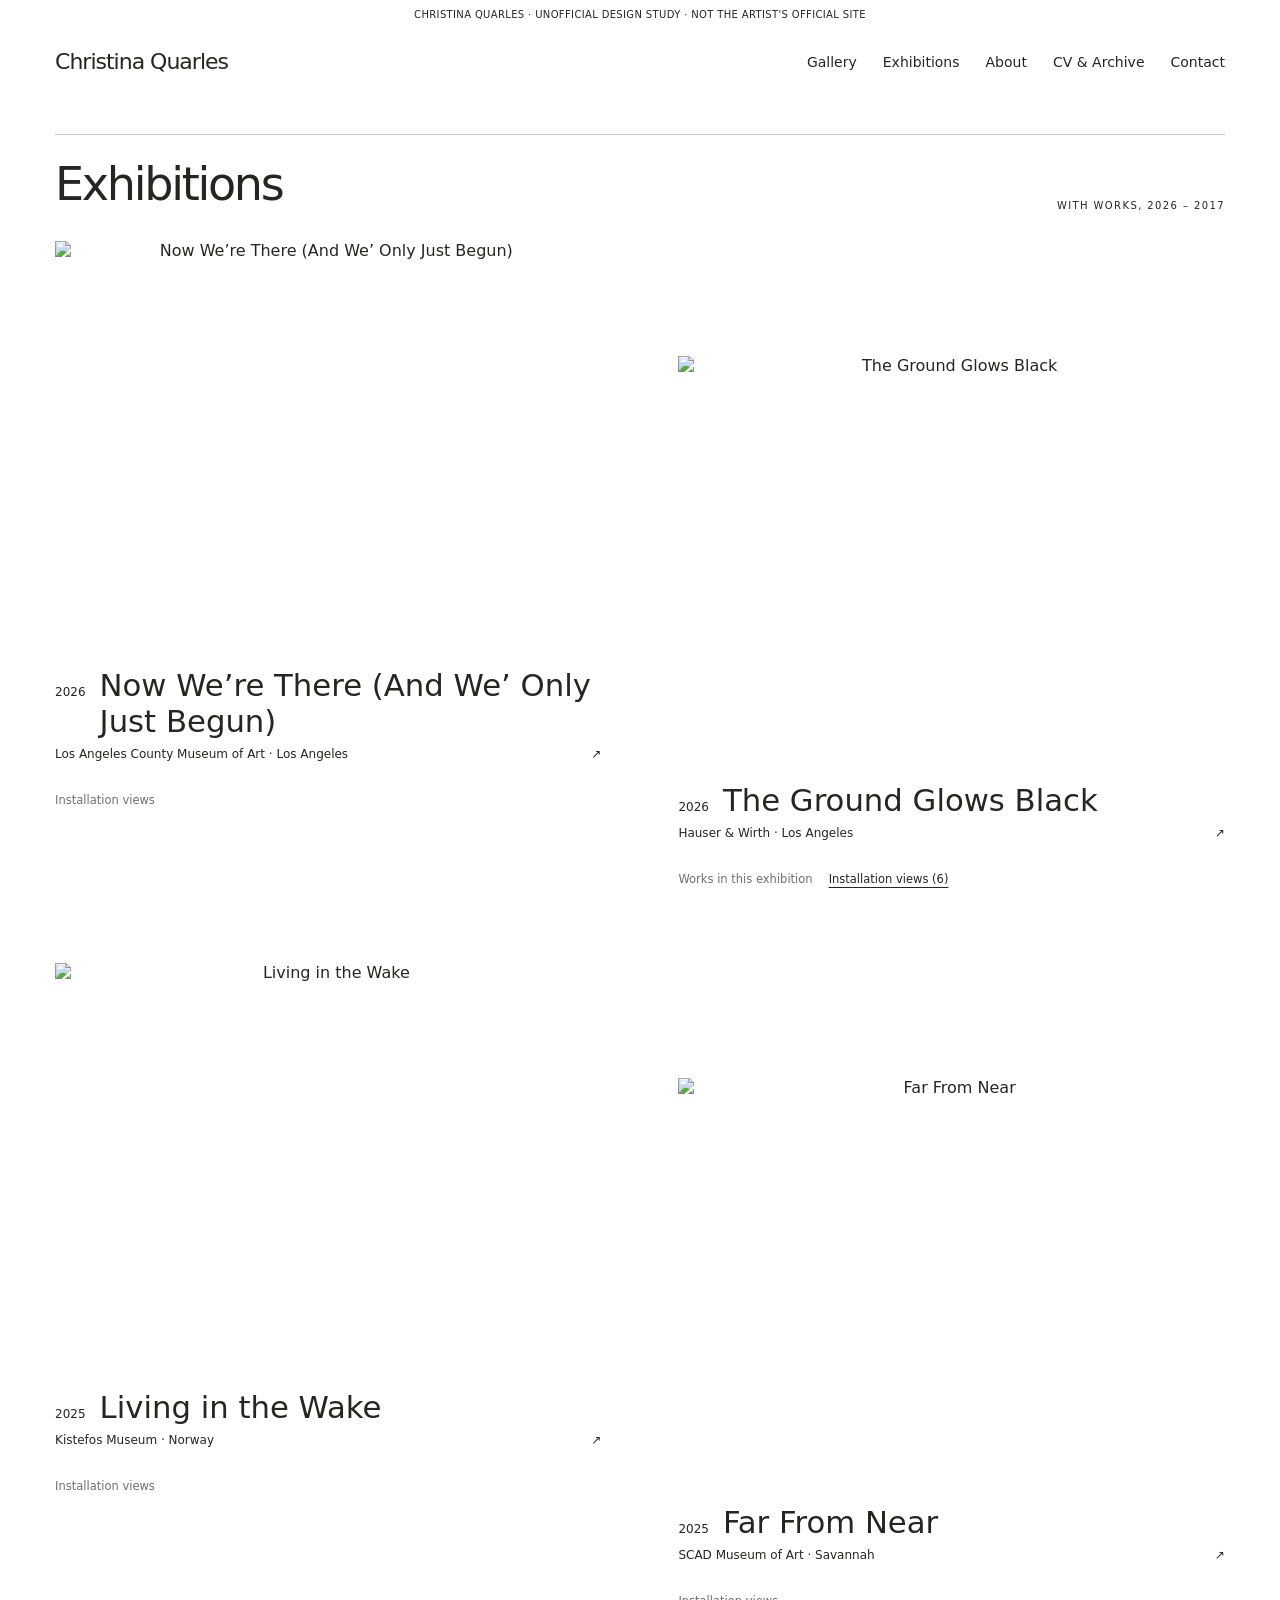
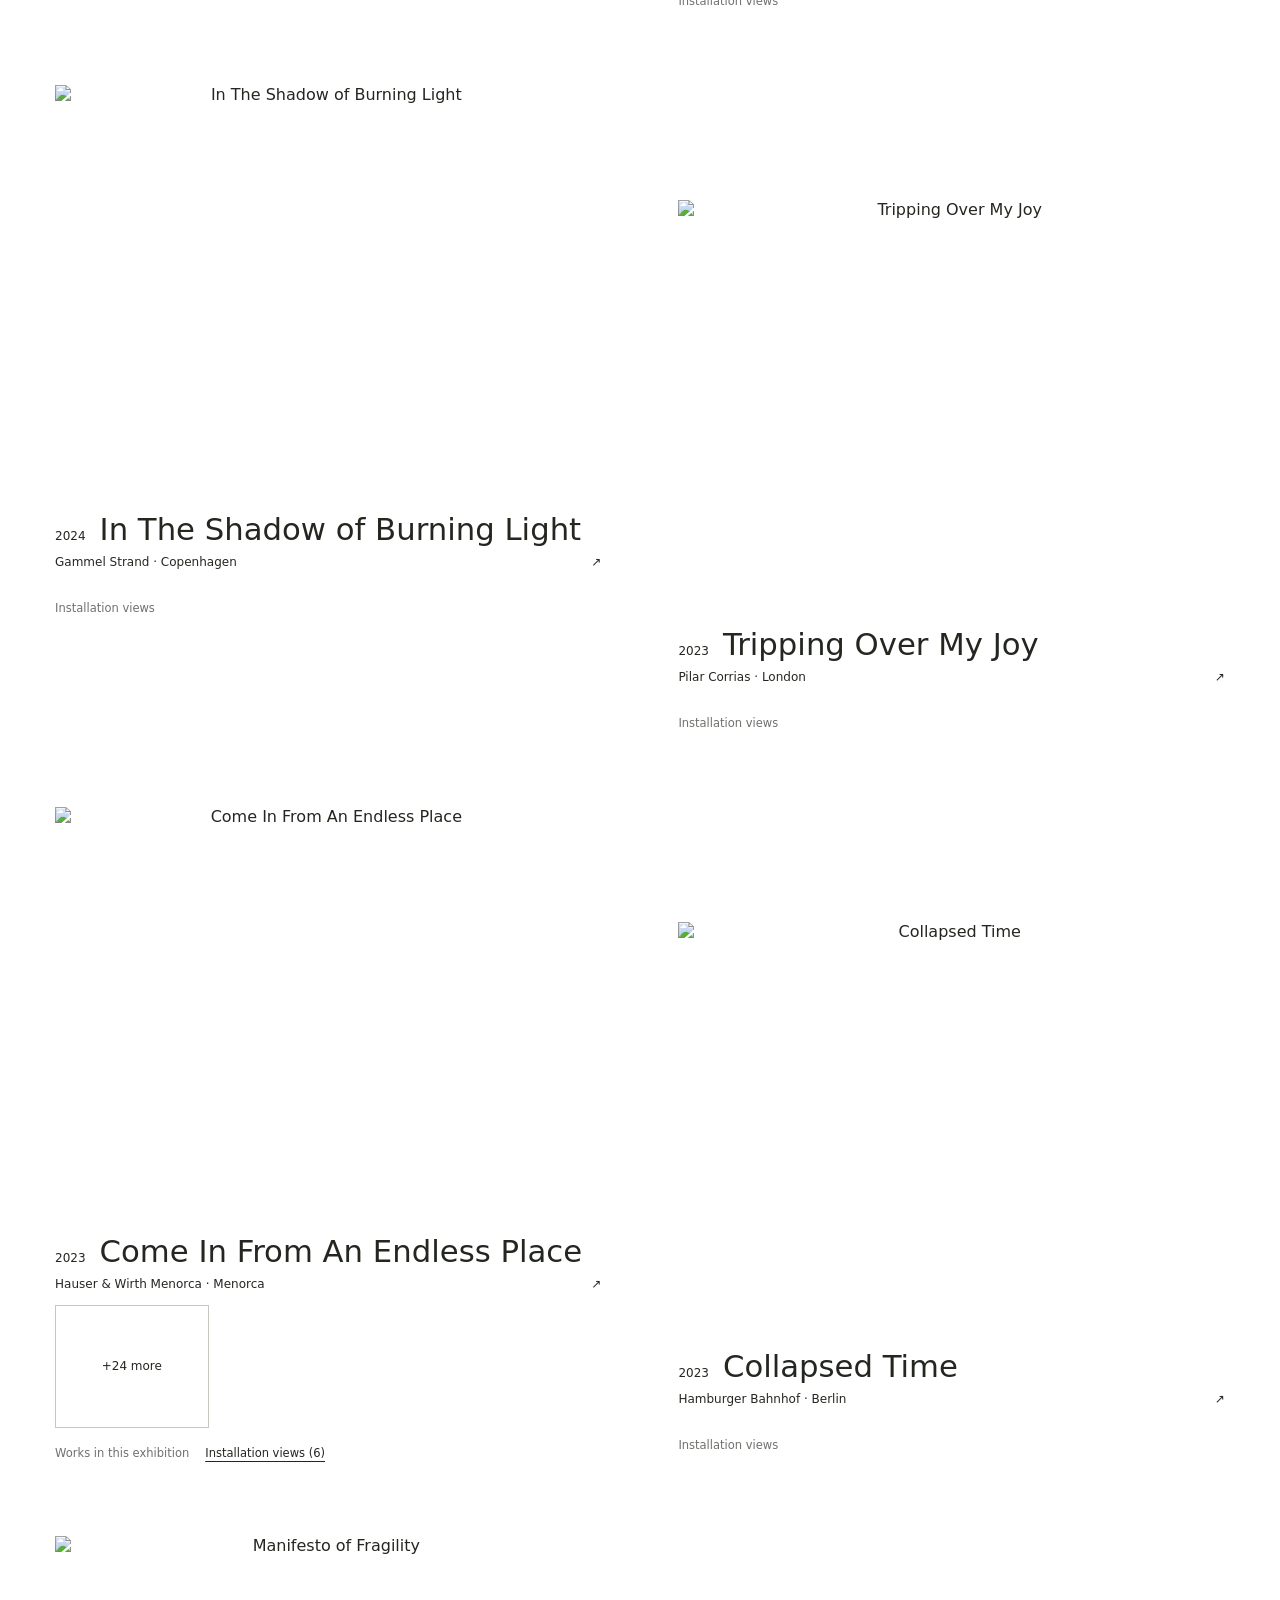
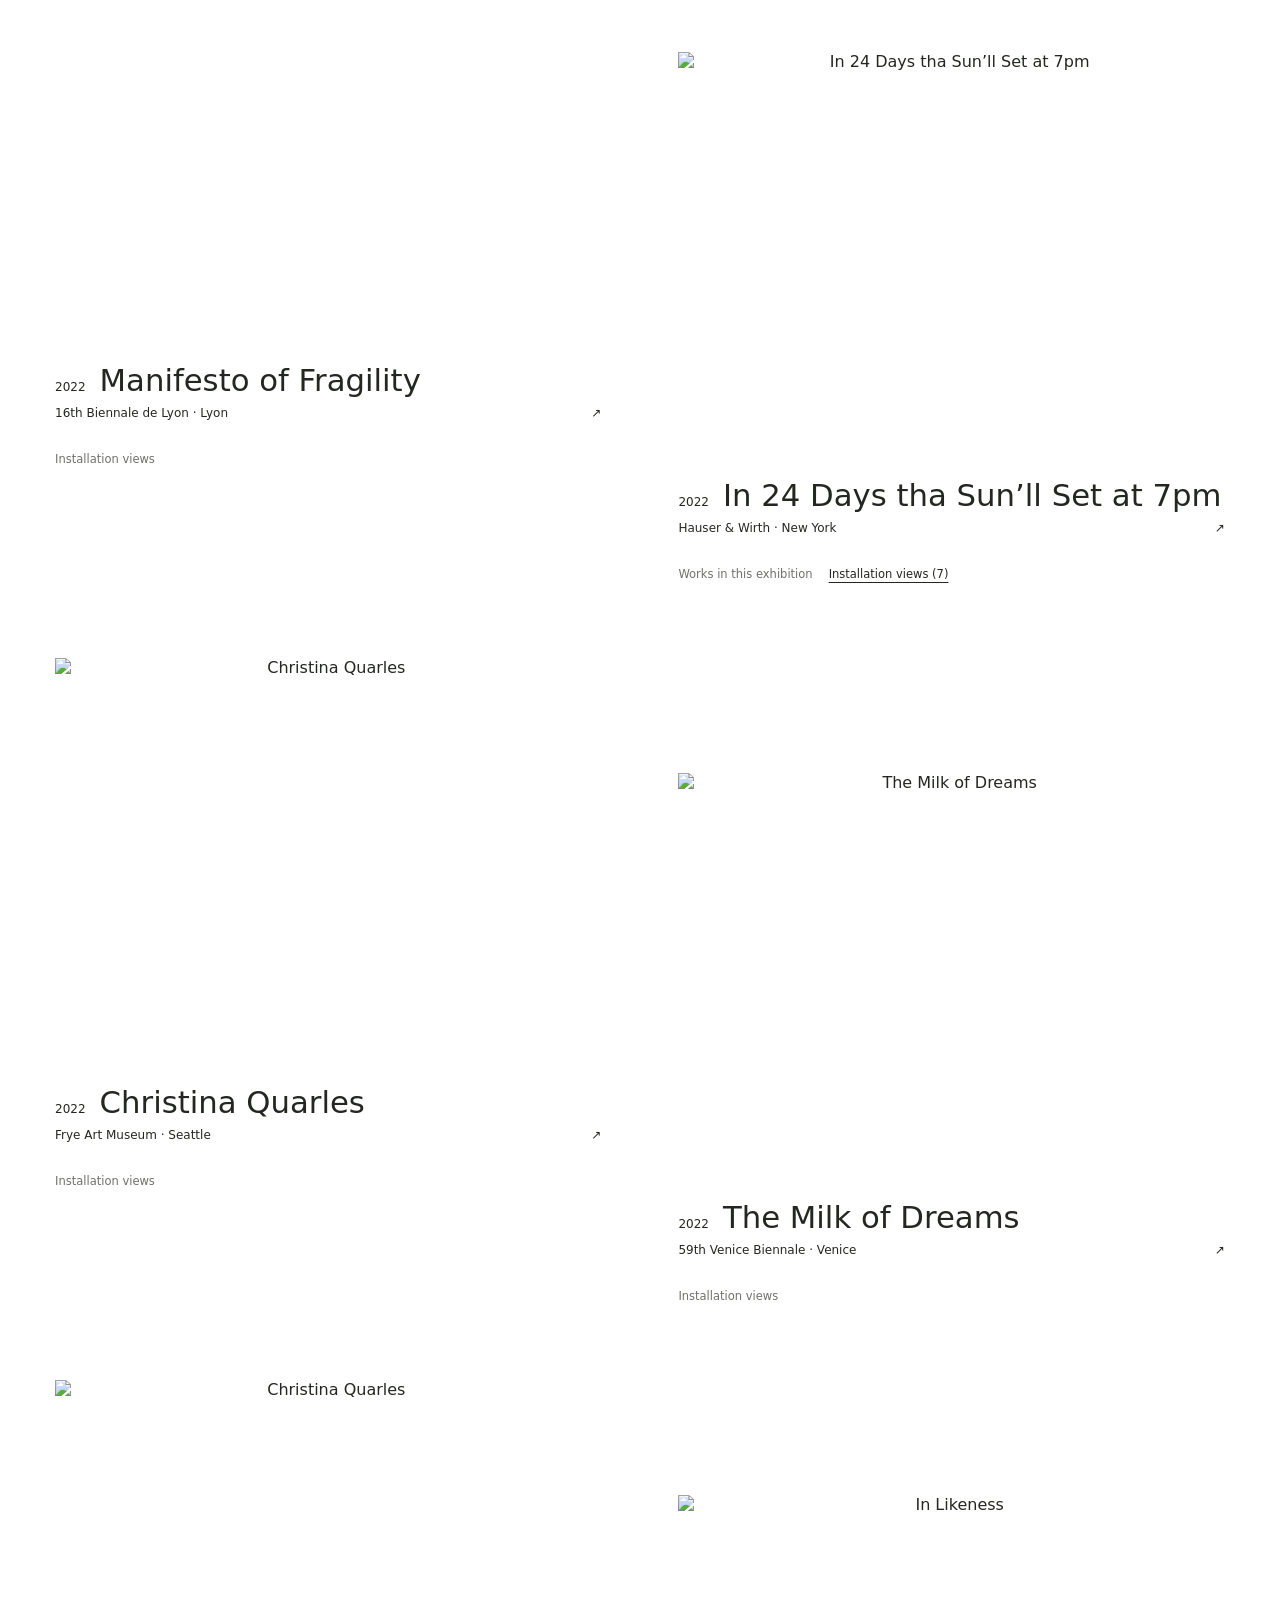
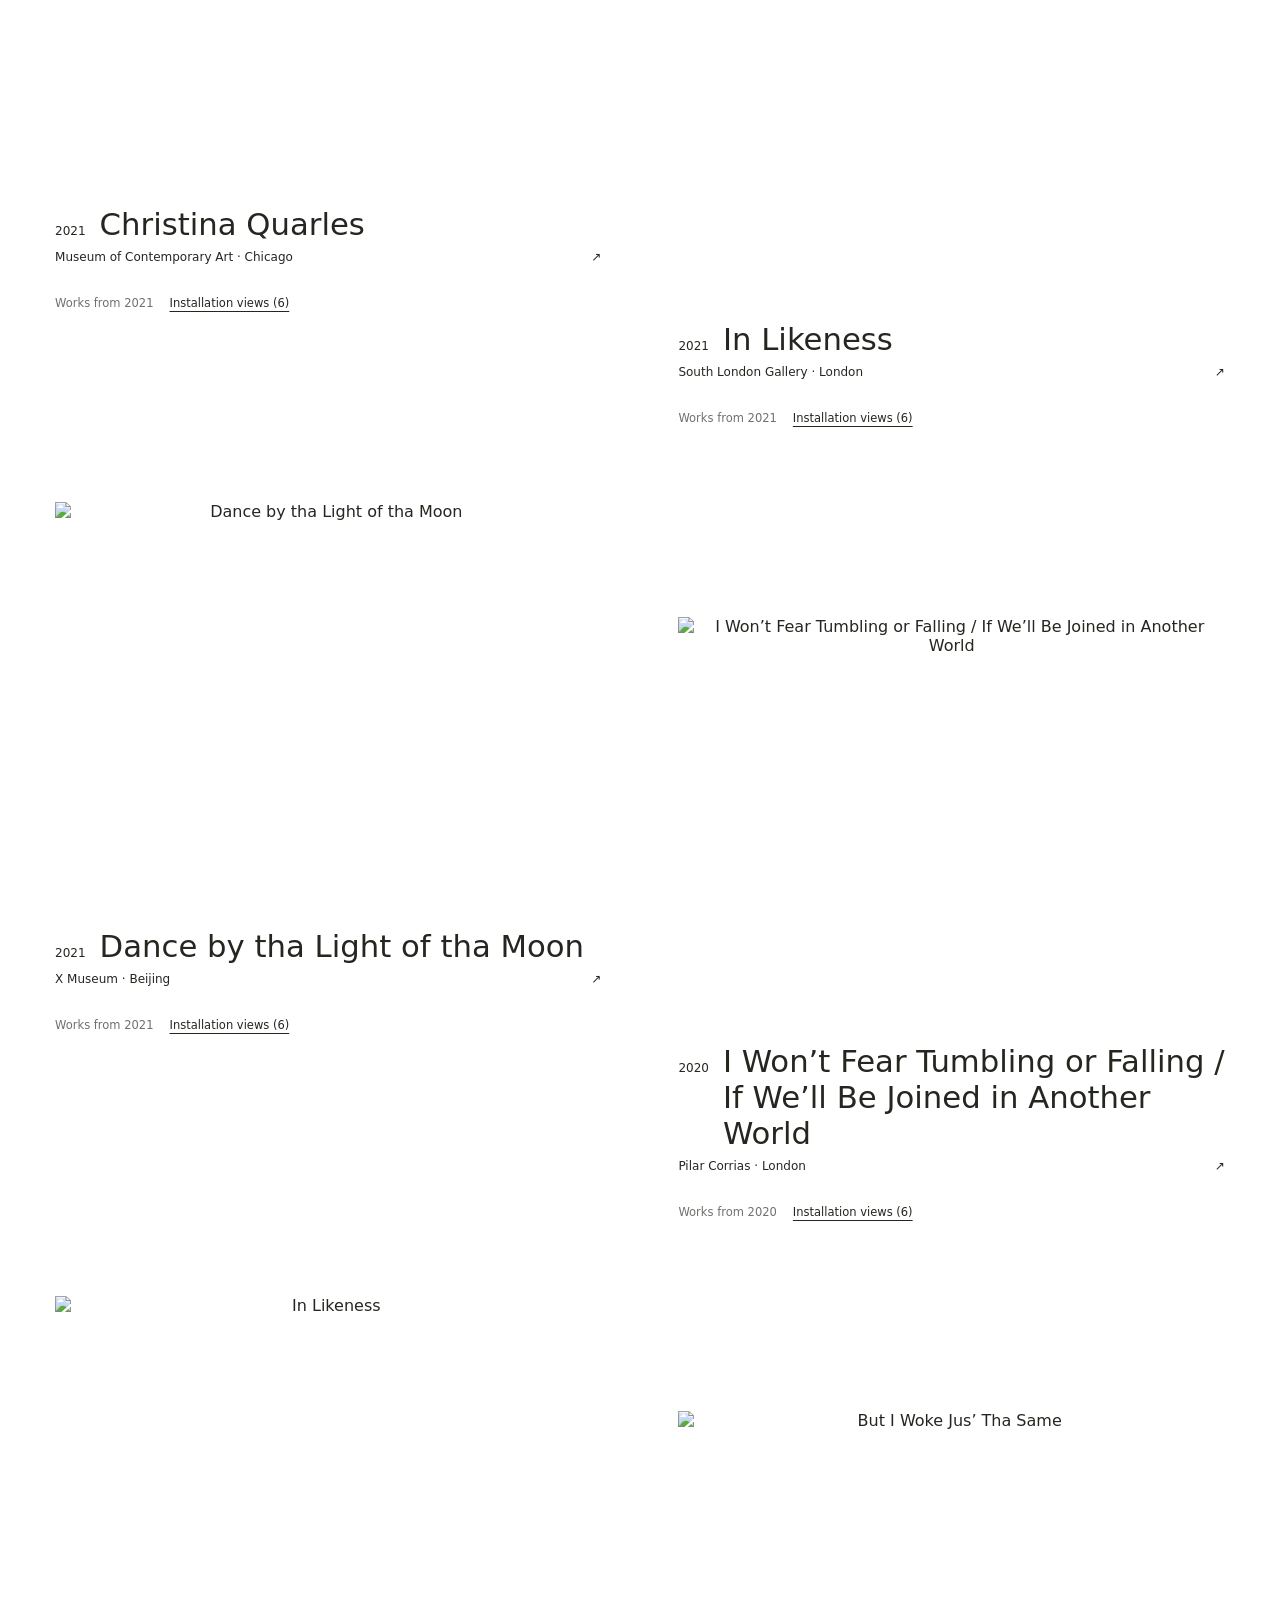
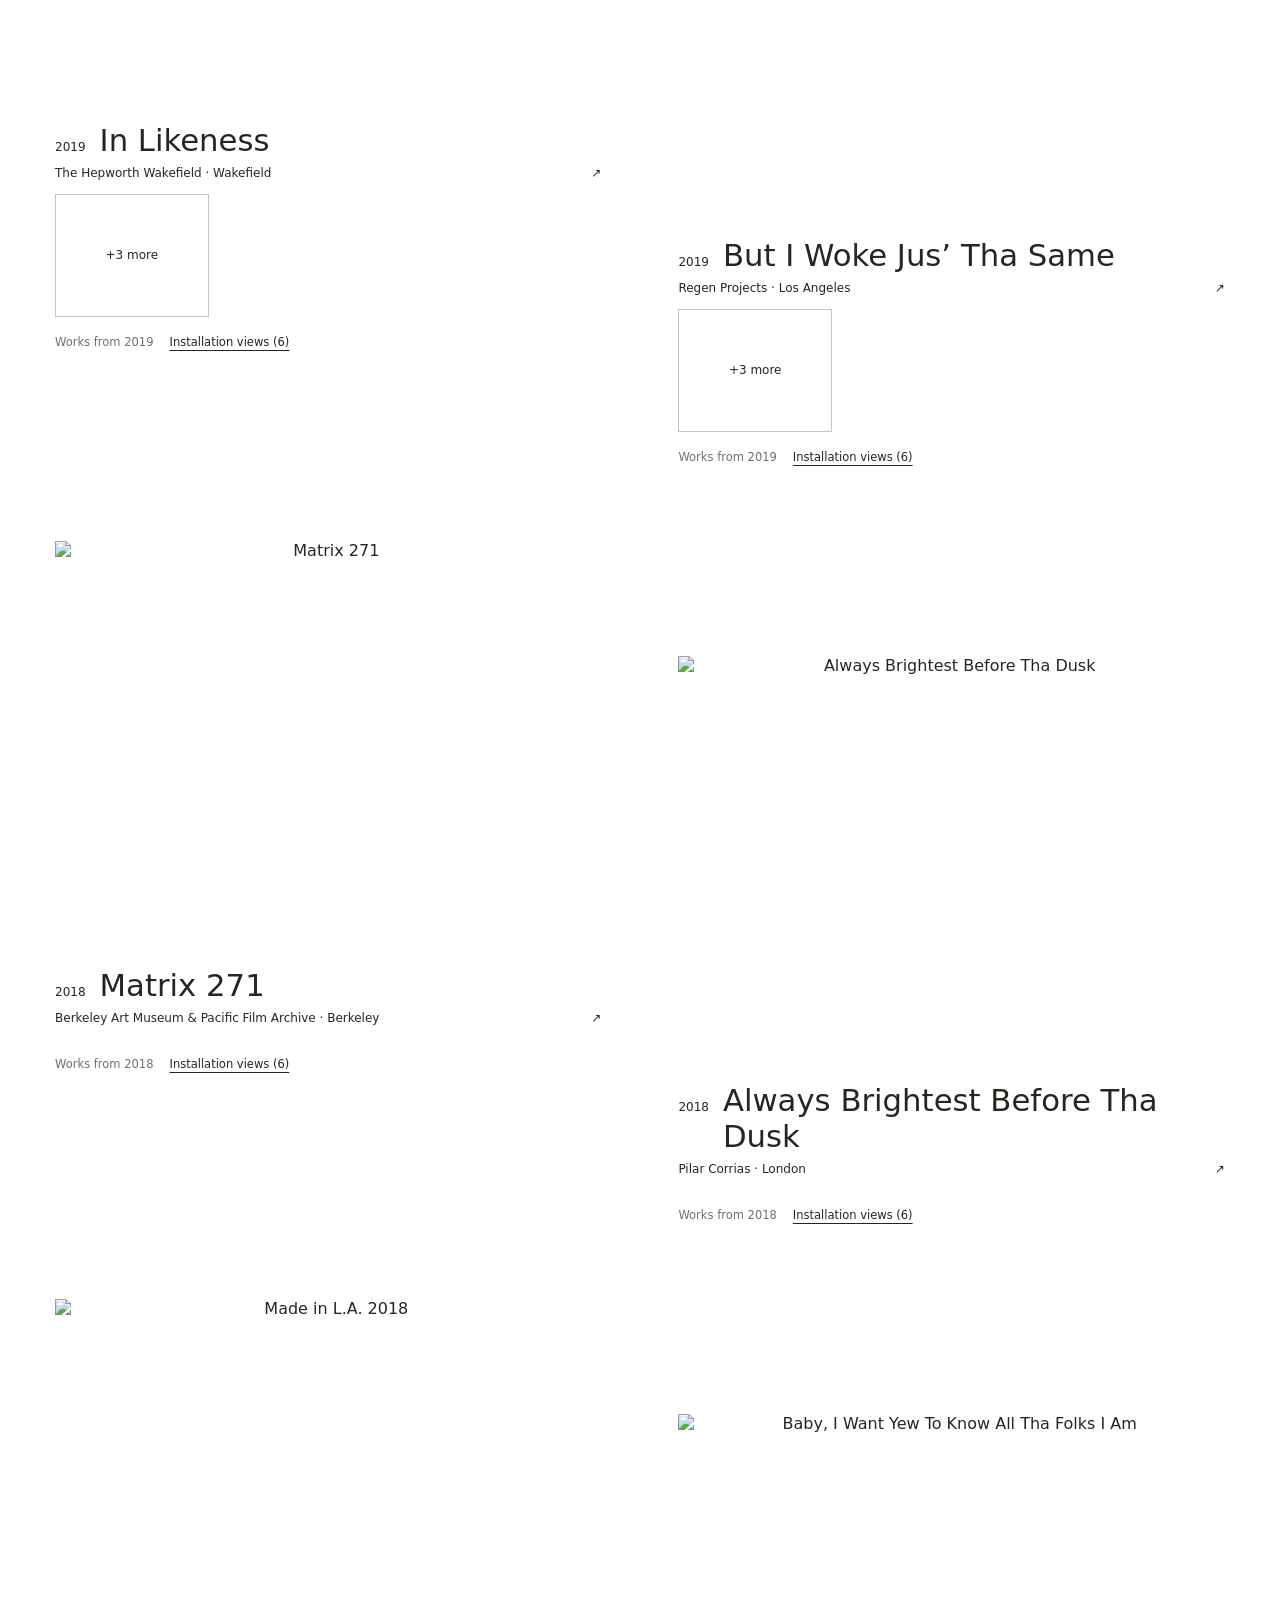
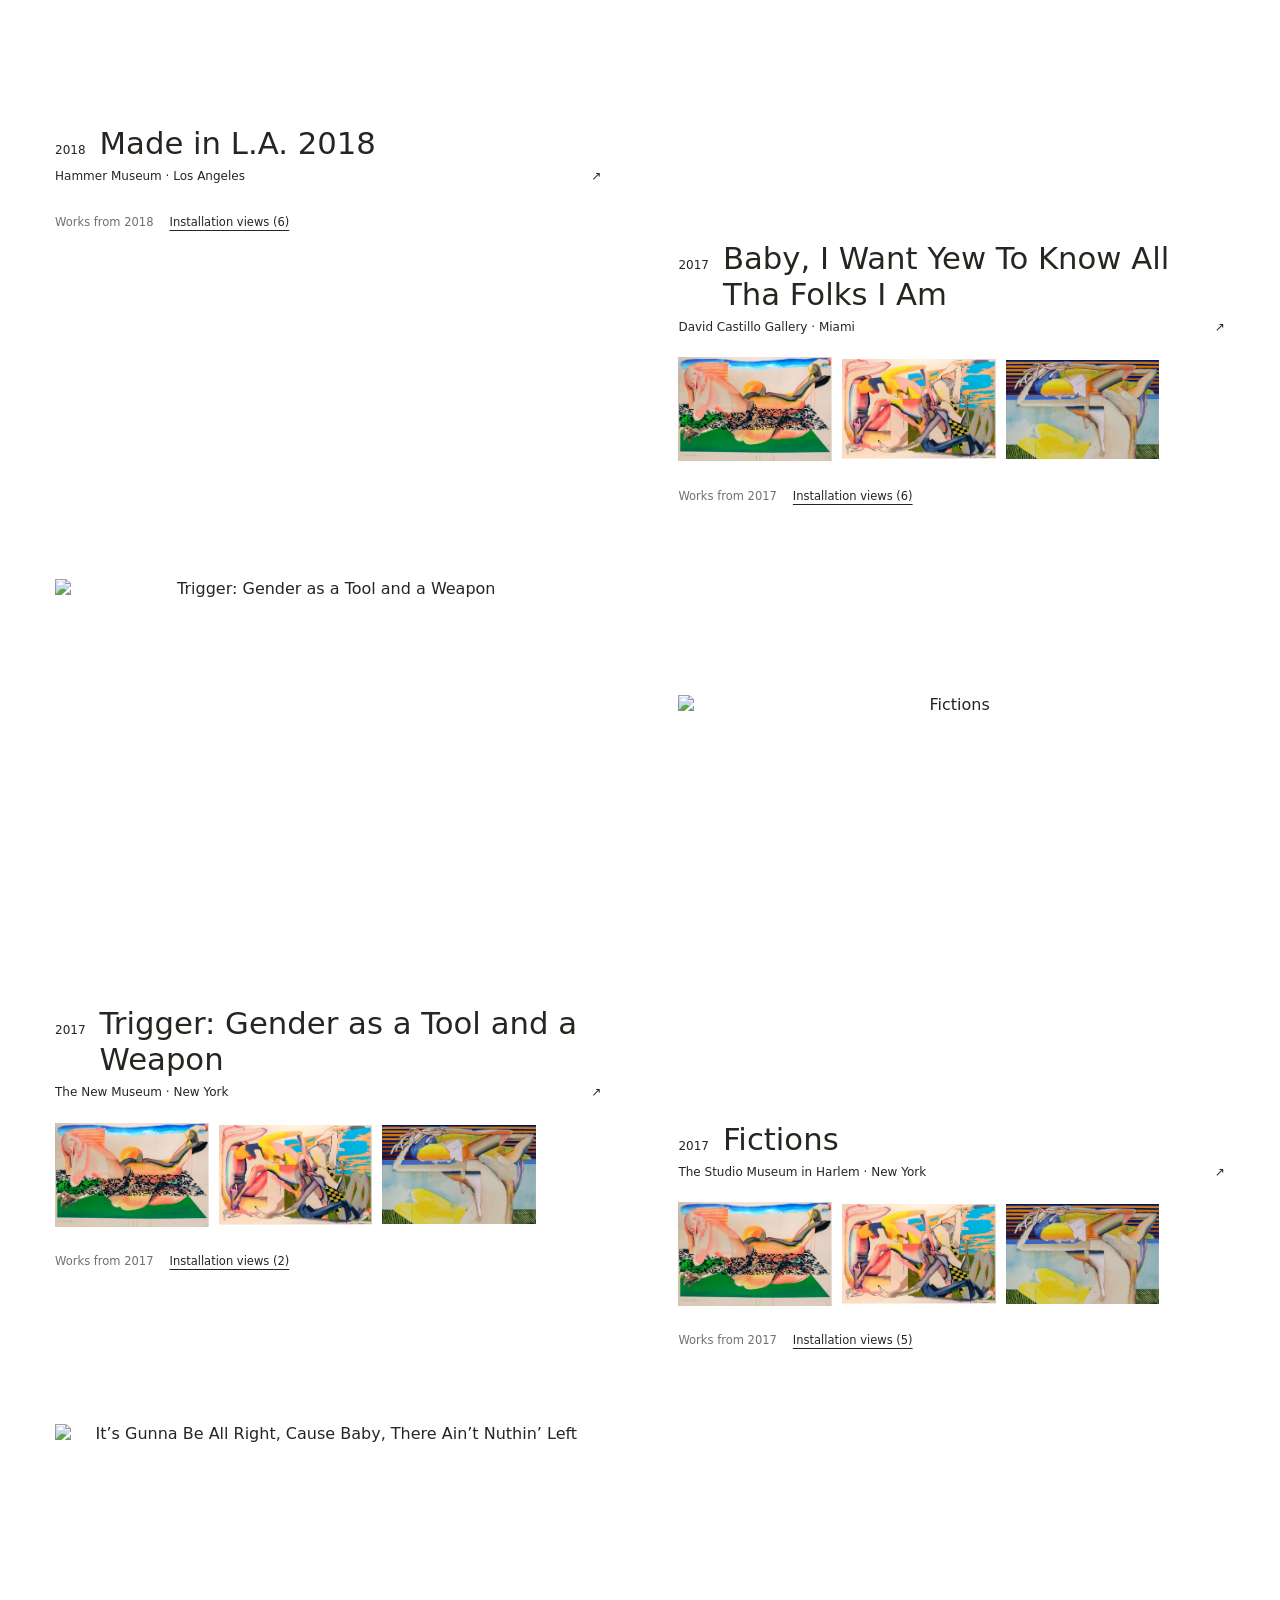
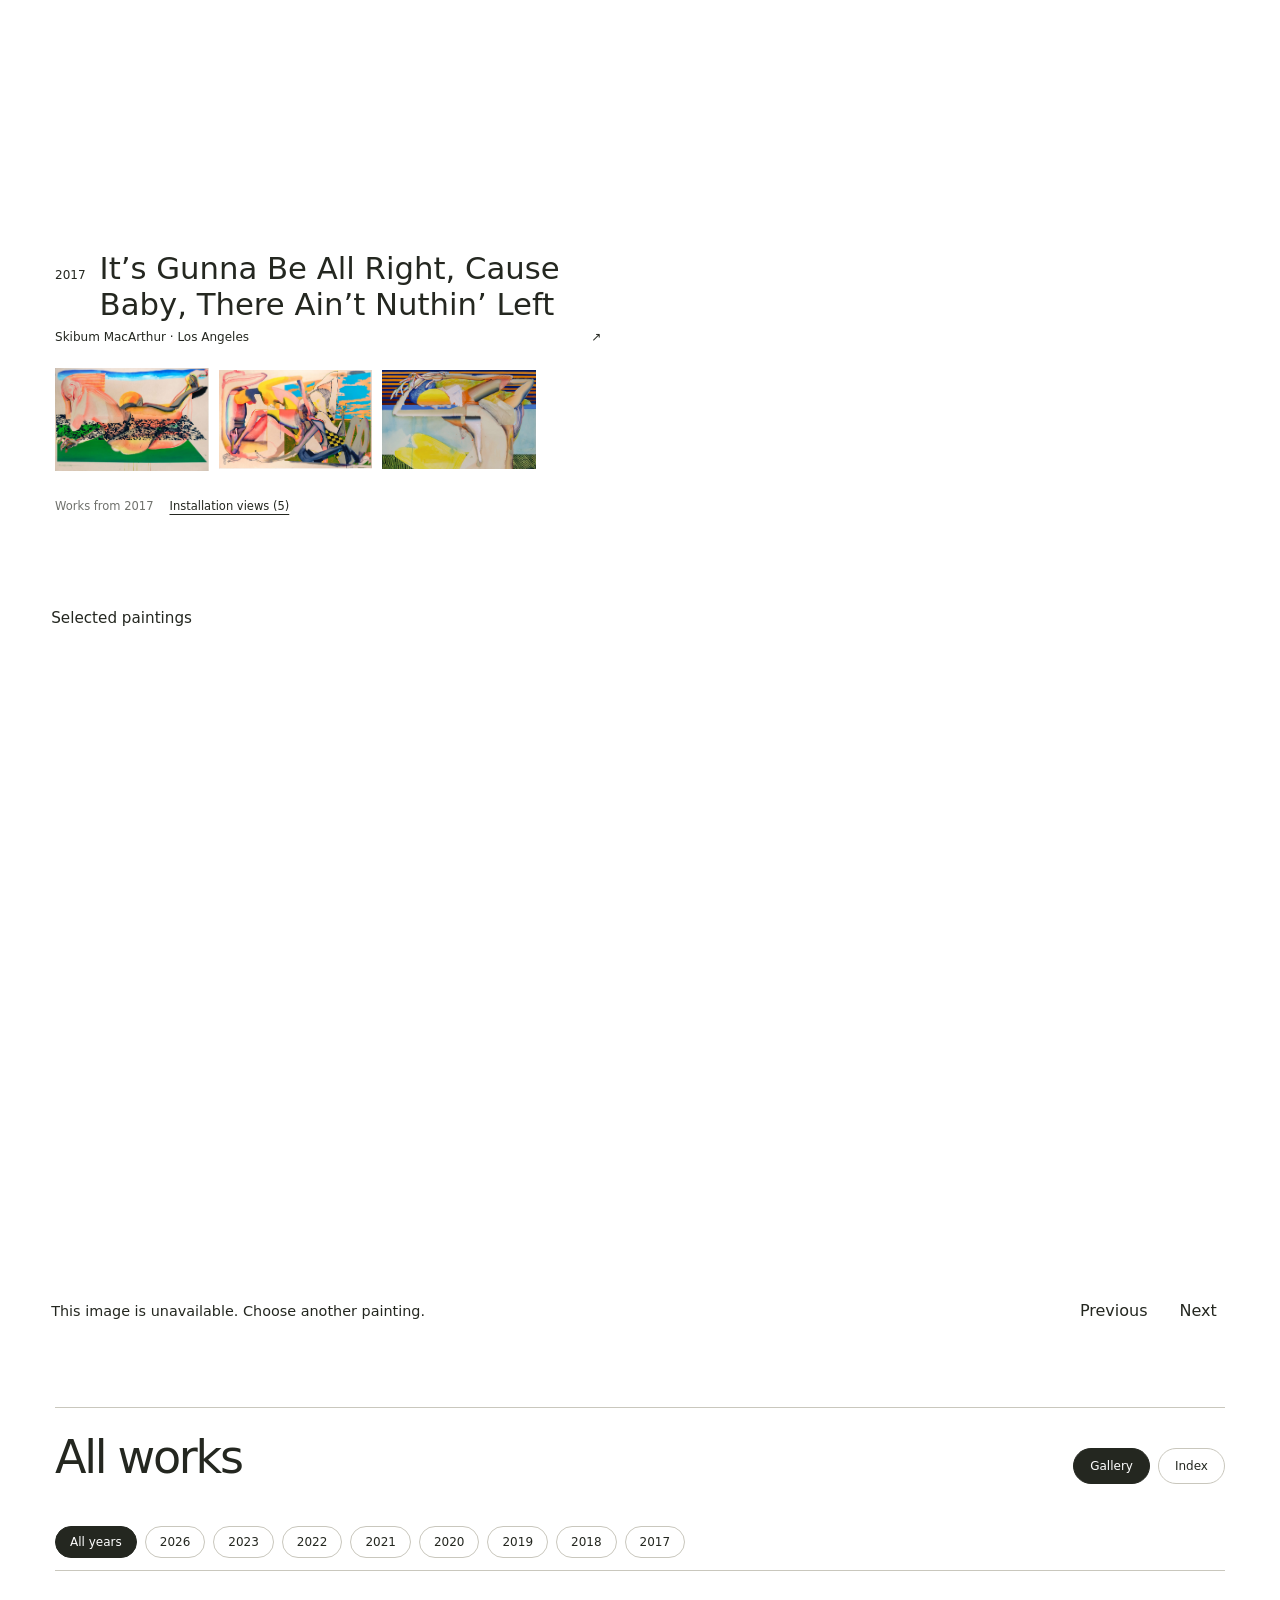
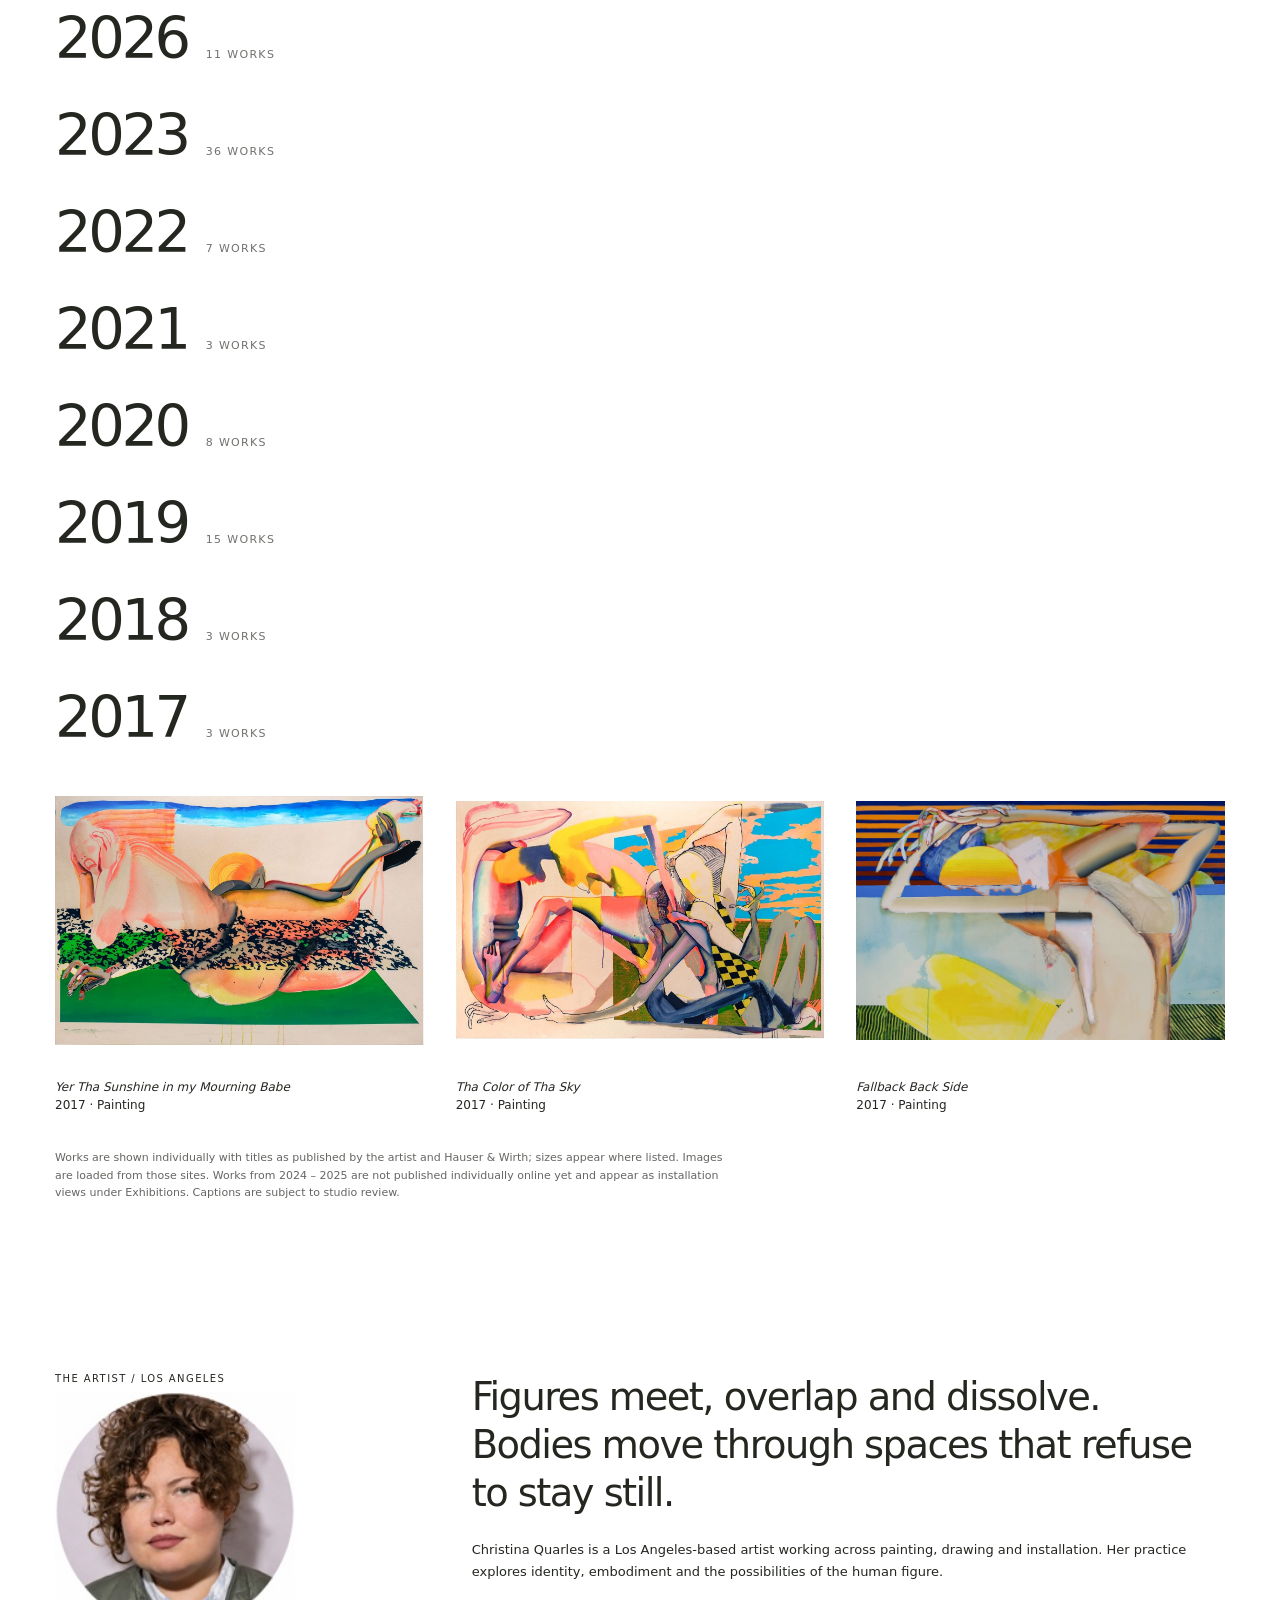
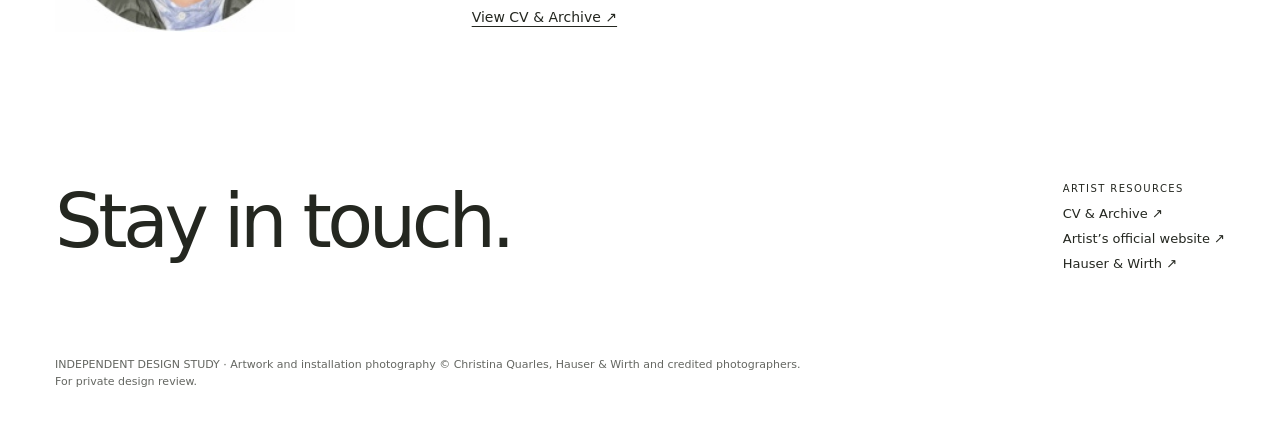
==== commit 1913cd16: "CQ2 alternate: exhibition-first editorial layout and mobile navigation" ====
--- a/design-study/index.html
+++ b/design-study/index.html
@@ -64,10 +64,10 @@
 @media(max-width:1000px){.mason,.mason.list{grid-template-columns:repeat(2,1fr)!important}}
 @media(max-width:720px){.mason,.mason.list{grid-template-columns:repeat(2,1fr)!important;gap:26px 14px!important}}
 </style>
-<link rel="stylesheet" href="gallery.css?v=equal-area">
-</head><body>
+<link rel="stylesheet" href="gallery.css?v=uniform-artworks">
+<style>.mobile-menu{display:none}header.sitehead{background:#fff}#exhibitions{padding-top:40px}#exList{display:grid;grid-template-columns:repeat(2,minmax(0,1fr));gap:clamp(32px,6vw,100px)}.exb{min-width:0;border:0;padding:0}.exb:nth-child(even){margin-top:clamp(30px,9vw,150px)}.ex-cover{display:block;width:100%;border:0;padding:0;background:none;overflow:hidden}.ex-cover img{display:block;width:100%;aspect-ratio:4/3;object-fit:cover;transition:transform .7s ease}.ex-cover:hover img{transform:scale(1.025)}.exb .exh{display:flex;flex-wrap:wrap;gap:8px 14px;margin-top:16px}.exb .exh h3{flex:1 1 70%;font-size:clamp(20px,2.4vw,34px)}.exb .exh .venue{display:block;flex:1 1 80%}.exb .strip{margin:14px 0 0;grid-auto-columns:clamp(90px,12vw,160px)}.exmeta{margin-left:0}.reveal{opacity:0;transform:translateY(36px);transition:opacity .65s ease,transform .8s cubic-bezier(.2,.8,.2,1)}.reveal.arrived,.reveal:focus-within{opacity:1;transform:none}@media(max-width:720px){header.sitehead{flex-direction:row;align-items:center;gap:8px;padding:8px 4%}.mobile-menu{display:block;border:0;background:none;min-height:44px;font-size:15px}header.sitehead nav{display:none;position:absolute;top:100%;left:0;right:0;background:white;padding:12px 5%;flex-direction:column;align-items:stretch;gap:0}header.sitehead nav a{padding:14px 0;font-size:16px}.mobile-menu[aria-expanded=true]+nav{display:flex}#exList{grid-template-columns:1fr;gap:36px}.exb:nth-child(even){margin-top:0}#exhibitions,section{padding:30px 4%}.exb .exh h3{font-size:23px}.feature-stage{height:min(90vw,55svh)}.notice{font-size:9px}.chips{position:static}.mason,.mason.list{grid-template-columns:1fr!important}.caption{font-size:14px}}@media(prefers-reduced-motion:reduce){.reveal{opacity:1;transform:none;transition:none}.ex-cover img{transition:none}}</style></head><body>
 <div class="notice">CHRISTINA QUARLES · UNOFFICIAL DESIGN STUDY · NOT THE ARTIST'S OFFICIAL SITE</div>
-<header class="sitehead"><a class="brand" href="/">Christina Quarles</a><nav aria-label="Main menu"><a href="/design-study/#works">Gallery</a><a href="/design-study/#exhibitions">Exhibitions</a><a href="/design-study/#about">About</a><a href="/design-study/cv-archive/">CV &amp; Archive</a><a href="/design-study/#contact">Contact</a></nav></header>
+<header class="sitehead"><a class="brand" href="../">Christina Quarles</a><button class="mobile-menu" aria-expanded="false" aria-controls="main-nav">Menu</button><nav id="main-nav" aria-label="Main menu"><a href="./#works">Gallery</a><a href="./#exhibitions">Exhibitions</a><a href="./#about">About</a><a href="./cv-archive/">CV &amp; Archive</a><a href="./#contact">Contact</a></nav></header>
 <main>
 <section class="hero-works" id="latest" aria-label="Selected work"><div class="row1"><h1>Selected paintings</h1></div><div class="feature" id="feature">
   <div class="feature-stage"><button type="button" class="feature-image" id="featureImage" aria-haspopup="dialog" hidden></button></div>
@@ -92,7 +92,7 @@
   <div class="bar"><span id="viewCap" aria-live="polite"></span><span id="count"></span></div>
 </dialog>
 <script>
-const DATA={"works":[{"k":"p","y":2026,"t":"Tomb (Is My World Not Fallin’ Down?)","m":"Acrylic on canvas","ex":"LA2026","im":["https://media.hauserwirth.com/m/40db2c1aca83dca6/web-hires-jpg-72dpi/QUARL144028-works-grey-background-2.jpg"],"fb":["https://media.hauserwirth.com/m/40db2c1aca83dca6/webimage-QUARL144028-works-grey-background-2.jpg","https://media.hauserwirth.com/m/40db2c1aca83dca6/thul-QUARL144028-works-grey-background-2.jpg"]},{"k":"p","y":2026,"t":"Glow, After","m":"Acrylic on canvas, diptych","ex":"LA2026","im":["https://media.hauserwirth.com/m/54510967bd3593bf/web-hires-jpg-72dpi/QUARL145055-works-grey-background-2.jpg"],"fb":["https://media.hauserwirth.com/m/54510967bd3593bf/webimage-QUARL145055-works-grey-background-2.jpg","https://media.hauserwirth.com/m/54510967bd3593bf/thul-QUARL145055-works-grey-background-2.jpg"]},{"k":"p","y":2026,"t":"Feelin’ Fine (Push On Thru)","m":"Acrylic on canvas","ex":"LA2026","im":["https://media.hauserwirth.com/m/3e1b43ebbcab3ecb/web-hires-jpg-72dpi/QUARL144030-works-grey-background-2.jpg"],"fb":["https://media.hauserwirth.com/m/3e1b43ebbcab3ecb/webimage-QUARL144030-works-grey-background-2.jpg","https://media.hauserwirth.com/m/3e1b43ebbcab3ecb/thul-QUARL144030-works-grey-background-2.jpg"]},{"k":"p","y":2026,"t":"Is This The Return to Oz?","m":"Acrylic on canvas","ex":"LA2026","im":["https://media.hauserwirth.com/m/26e7c3def216b660/web-hires-jpg-72dpi/QUARL144027-works-grey-background-2.jpg"],"fb":["https://media.hauserwirth.com/m/26e7c3def216b660/webimage-QUARL144027-works-grey-background-2.jpg","https://media.hauserwirth.com/m/26e7c3def216b660/thul-QUARL144027-works-grey-background-2.jpg"]},{"k":"p","y":2026,"t":"This Rain That Hold, I Give To Yew","m":"Acrylic on canvas","ex":"LA2026","im":["https://media.hauserwirth.com/m/35f79563339564b3/web-hires-jpg-72dpi/QUARL145056-works-grey-background-2.jpg"],"fb":["https://media.hauserwirth.com/m/35f79563339564b3/webimage-QUARL145056-works-grey-background-2.jpg","https://media.hauserwirth.com/m/35f79563339564b3/thul-QUARL145056-works-grey-background-2.jpg"]},{"k":"p","y":2026,"t":"We Live Close To Tha Ground","m":"Acrylic on canvas","ex":"LA2026","im":["https://media.hauserwirth.com/m/75a544c078bc4d8c/web-hires-jpg-72dpi/20260212_HW_QUARL144560_003-tif.jpg"],"fb":["https://media.hauserwirth.com/m/75a544c078bc4d8c/webimage-20260212_HW_QUARL144560_003-tif.jpg","https://media.hauserwirth.com/m/75a544c078bc4d8c/thul-20260212_HW_QUARL144560_003-tif.jpg"]},{"k":"p","y":2026,"t":"Fuck This Muck (Yer Bringin’ Me Down)","m":"Acrylic on canvas","ex":"LA2026","im":["https://media.hauserwirth.com/m/5c1b1dde1ebc9c4d/web-hires-jpg-72dpi/QUARL144031-20251107_HW_CQ_C1_01.jpg"],"fb":["https://media.hauserwirth.com/m/5c1b1dde1ebc9c4d/webimage-QUARL144031-20251107_HW_CQ_C1_01.jpg","https://media.hauserwirth.com/m/5c1b1dde1ebc9c4d/thul-QUARL144031-20251107_HW_CQ_C1_01.jpg"]},{"k":"d","y":2026,"t":"Shaded","m":"Charcoal on paper","ex":"LA2026","im":["https://media.hauserwirth.com/m/f8571baea6cc4a2/web-hires-jpg-72dpi/20260212_HW_QUARL145497_002v2.jpg"],"fb":["https://media.hauserwirth.com/m/f8571baea6cc4a2/webimage-20260212_HW_QUARL145497_002v2.jpg","https://media.hauserwirth.com/m/f8571baea6cc4a2/thul-20260212_HW_QUARL145497_002v2.jpg"]},{"k":"d","y":2026,"t":"What Tha Dark Holds","m":"Charcoal on paper","ex":"LA2026","im":["https://media.hauserwirth.com/m/3edb2e29d079f60a/web-hires-jpg-72dpi/20260212_HW_QUARL145445_002v2.jpg"],"fb":["https://media.hauserwirth.com/m/3edb2e29d079f60a/webimage-20260212_HW_QUARL145445_002v2.jpg","https://media.hauserwirth.com/m/3edb2e29d079f60a/thul-20260212_HW_QUARL145445_002v2.jpg"]},{"k":"d","y":2026,"t":"All N’ All Is All We Are","m":"Charcoal on paper","ex":"LA2026","im":["https://media.hauserwirth.com/m/3d9d8b9988314d85/web-hires-jpg-72dpi/20260212_HW_QUARL145447_002v2.jpg"],"fb":["https://media.hauserwirth.com/m/3d9d8b9988314d85/webimage-20260212_HW_QUARL145447_002v2.jpg","https://media.hauserwirth.com/m/3d9d8b9988314d85/thul-20260212_HW_QUARL145447_002v2.jpg"]},{"k":"d","y":2026,"t":"I Hope It Dosent Hurt Bad, But I Guess It Couldn’t Hurt Good","m":"Charcoal on paper","ex":"LA2026","im":["https://media.hauserwirth.com/m/2b518773b6264e84/web-hires-jpg-72dpi/20260212_HW_QUARL145446_002v2.jpg"],"fb":["https://media.hauserwirth.com/m/2b518773b6264e84/webimage-20260212_HW_QUARL145446_002v2.jpg","https://media.hauserwirth.com/m/2b518773b6264e84/thul-20260212_HW_QUARL145446_002v2.jpg"]},{"k":"p","y":2023,"t":"Rain Again","m":"","ex":"MEN2023","im":["https://media.hauserwirth.com/transform/f8c29657-c7cc-4f87-b8f5-cf4a3805df13/vip-56863?io=transform:fit,width:1400&quality=82&format=webp"],"fb":["https://media.hauserwirth.com/transform/f8c29657-c7cc-4f87-b8f5-cf4a3805df13/vip-56863"]},{"k":"p","y":2023,"t":"It’s Been 7 Hours","m":"","ex":"MEN2023","im":["https://media.hauserwirth.com/transform/fff30f69-1a72-49a1-a73b-e973ed830219/vip-57007?io=transform:fit,width:1400&quality=82&format=webp"],"fb":["https://media.hauserwirth.com/transform/fff30f69-1a72-49a1-a73b-e973ed830219/vip-57007"]},{"k":"p","y":2023,"t":"Glad Ta See Ya Here","m":"","ex":"MEN2023","im":["https://media.hauserwirth.com/transform/3848aa77-01f0-47f7-82eb-722f773826b4/vip-57009?io=transform:fit,width:1400&quality=82&format=webp"],"fb":["https://media.hauserwirth.com/transform/3848aa77-01f0-47f7-82eb-722f773826b4/vip-57009"]},{"k":"p","y":2023,"t":"I’ll Remember Yew This, I’ll Remember Yew This Way","m":"","ex":"MEN2023","im":["https://media.hauserwirth.com/transform/28a471bc-7fbb-411d-bb39-8915e2fa9588/vip-57011?io=transform:fit,width:1400&quality=82&format=webp"],"fb":["https://media.hauserwirth.com/transform/28a471bc-7fbb-411d-bb39-8915e2fa9588/vip-57011"]},{"k":"p","y":2023,"t":"Cherry Moon (Just As Tha Darkness Got Very Dark)","m":"","ex":"MEN2023","im":["https://media.hauserwirth.com/transform/971eb5c3-a8f7-4b0c-8349-402b177916e1/vip-56847?io=transform:fit,width:1400&quality=82&format=webp"],"fb":["https://media.hauserwirth.com/transform/971eb5c3-a8f7-4b0c-8349-402b177916e1/vip-56847"]},{"k":"p","y":2023,"t":"Play Yer Part","m":"","ex":"MEN2023","im":["https://media.hauserwirth.com/transform/6dcdaf85-15f7-4aab-aa6c-2e0d55d8504d/vip-56640?io=transform:fit,width:1400&quality=82&format=webp"],"fb":["https://media.hauserwirth.com/transform/6dcdaf85-15f7-4aab-aa6c-2e0d55d8504d/vip-56640"]},{"k":"p","y":2023,"t":"Wrestlin’","m":"","ex":"MEN2023","im":["https://media.hauserwirth.com/transform/e7bda3dd-81ec-4026-8be7-1f0f5fbf6e84/vip-57014?io=transform:fit,width:1400&quality=82&format=webp"],"fb":["https://media.hauserwirth.com/transform/e7bda3dd-81ec-4026-8be7-1f0f5fbf6e84/vip-57014"]},{"k":"p","y":2023,"t":"Stone Butch","m":"","ex":"MEN2023","im":["https://media.hauserwirth.com/transform/e42095ef-b770-46e7-8ca6-53906ca6a21c/image?io=transform:fit,width:1400&quality=82&format=webp"],"fb":["https://media.hauserwirth.com/transform/e42095ef-b770-46e7-8ca6-53906ca6a21c/image"]},{"k":"p","y":2023,"t":"Restin’","m":"","ex":"MEN2023","im":["https://media.hauserwirth.com/transform/2ef2bb08-38e9-49b4-8610-556d1ad811ad/vip-57018?io=transform:fit,width:1400&quality=82&format=webp"],"fb":["https://media.hauserwirth.com/transform/2ef2bb08-38e9-49b4-8610-556d1ad811ad/vip-57018"]},{"k":"p","y":2023,"t":"Who Could Hang a Name on Yew?","m":"","ex":"MEN2023","im":["https://media.hauserwirth.com/transform/83a5feb4-e8eb-4bc1-9f20-9235063b863c/vip-57020?io=transform:fit,width:1400&quality=82&format=webp"],"fb":["https://media.hauserwirth.com/transform/83a5feb4-e8eb-4bc1-9f20-9235063b863c/vip-57020"]},{"k":"p","y":2023,"t":"All tha Stars Man","m":"","ex":"MEN2023","im":["https://media.hauserwirth.com/transform/bda54f49-a263-4c5b-8b01-29e2cc0d8134/vip-57022?io=transform:fit,width:1400&quality=82&format=webp"],"fb":["https://media.hauserwirth.com/transform/bda54f49-a263-4c5b-8b01-29e2cc0d8134/vip-57022"]},{"k":"p","y":2023,"t":"Felled n’ Folded","m":"","ex":"MEN2023","im":["https://media.hauserwirth.com/transform/ae4ba7e6-7868-4166-b88f-d7de9afb21c8/vip-57024?io=transform:fit,width:1400&quality=82&format=webp"],"fb":["https://media.hauserwirth.com/transform/ae4ba7e6-7868-4166-b88f-d7de9afb21c8/vip-57024"]},{"k":"p","y":2023,"t":"All They Seem","m":"","ex":"MEN2023","im":["https://media.hauserwirth.com/transform/43a1dd53-945e-4001-9ee4-a798a8e8ac21/vip-56896?io=transform:fit,width:1400&quality=82&format=webp"],"fb":["https://media.hauserwirth.com/transform/43a1dd53-945e-4001-9ee4-a798a8e8ac21/vip-56896"]},{"k":"p","y":2023,"t":"Swept","m":"","ex":"MEN2023","im":["https://media.hauserwirth.com/transform/aadd6a1a-0dca-4c6e-a148-5ce9bfe3dd55/vip-57026?io=transform:fit,width:1400&quality=82&format=webp"],"fb":["https://media.hauserwirth.com/transform/aadd6a1a-0dca-4c6e-a148-5ce9bfe3dd55/vip-57026"]},{"k":"p","y":2023,"t":"Get Caught Up (Before We Start)","m":"","ex":"MEN2023","im":["https://media.hauserwirth.com/transform/ed51f32c-ea55-43a3-8cf7-ad4a52e4203c/vip-57028?io=transform:fit,width:1400&quality=82&format=webp"],"fb":["https://media.hauserwirth.com/transform/ed51f32c-ea55-43a3-8cf7-ad4a52e4203c/vip-57028"]},{"k":"p","y":2023,"t":"Where Do We Go From Here?","m":"","ex":"MEN2023","im":["https://media.hauserwirth.com/transform/dc8b767c-4577-44a0-966b-7783f4cc5ca9/vip-57030?io=transform:fit,width:1400&quality=82&format=webp"],"fb":["https://media.hauserwirth.com/transform/dc8b767c-4577-44a0-966b-7783f4cc5ca9/vip-57030"]},{"k":"p","y":2023,"t":"Lift Yew Up, I Wanna Lift Yew Up, I Wanna","m":"","ex":"MEN2023","im":["https://media.hauserwirth.com/transform/524e1db3-d3e4-4e56-bc67-726839de1d5b/vip-56854?io=transform:fit,width:1400&quality=82&format=webp"],"fb":["https://media.hauserwirth.com/transform/524e1db3-d3e4-4e56-bc67-726839de1d5b/vip-56854"]},{"k":"p","y":2023,"t":"I’ll Be Good","m":"","ex":"MEN2023","im":["https://media.hauserwirth.com/transform/7b8bb763-c506-4ee5-8e15-5bfb04f1005f/vip-57032?io=transform:fit,width:1400&quality=82&format=webp"],"fb":["https://media.hauserwirth.com/transform/7b8bb763-c506-4ee5-8e15-5bfb04f1005f/vip-57032"]},{"k":"p","y":2023,"t":"It’ll Follow Yew","m":"","ex":"MEN2023","im":["https://media.hauserwirth.com/transform/b4ed3f09-e71a-4dd2-8354-b4851ff67e3a/vip-57034?io=transform:fit,width:1400&quality=82&format=webp"],"fb":["https://media.hauserwirth.com/transform/b4ed3f09-e71a-4dd2-8354-b4851ff67e3a/vip-57034"]},{"k":"p","y":2023,"t":"I Got Five On It","m":"","ex":"MEN2023","im":["https://media.hauserwirth.com/transform/ef9b9009-4cd6-4053-b4c6-dba9da635f08/vip-57036?io=transform:fit,width:1400&quality=82&format=webp"],"fb":["https://media.hauserwirth.com/transform/ef9b9009-4cd6-4053-b4c6-dba9da635f08/vip-57036"]},{"k":"p","y":2023,"t":"Birthday Flowers","m":"","ex":"MEN2023","im":["https://media.hauserwirth.com/transform/f74b7e43-8bde-481b-aa68-bcf15d636924/vip-57038?io=transform:fit,width:1400&quality=82&format=webp"],"fb":["https://media.hauserwirth.com/transform/f74b7e43-8bde-481b-aa68-bcf15d636924/vip-57038"]},{"k":"p","y":2023,"t":"Ohh, Nah Nah","m":"","ex":"MEN2023","im":["https://media.hauserwirth.com/transform/2763dac5-7edc-4be4-abff-8deed3ef66db/vip-57040?io=transform:fit,width:1400&quality=82&format=webp"],"fb":["https://media.hauserwirth.com/transform/2763dac5-7edc-4be4-abff-8deed3ef66db/vip-57040"]},{"k":"p","y":2023,"t":"C’mon","m":"","ex":"MEN2023","im":["https://media.hauserwirth.com/transform/387ff7b7-468a-40b7-8f88-f11c1f5238b1/vip-57042?io=transform:fit,width:1400&quality=82&format=webp"],"fb":["https://media.hauserwirth.com/transform/387ff7b7-468a-40b7-8f88-f11c1f5238b1/vip-57042"]},{"k":"p","y":2023,"t":"Easier to Beg","m":"","ex":"MEN2023","im":["https://media.hauserwirth.com/transform/ab841131-fbbe-458d-98b4-1df91cec6d8b/vip-57044?io=transform:fit,width:1400&quality=82&format=webp"],"fb":["https://media.hauserwirth.com/transform/ab841131-fbbe-458d-98b4-1df91cec6d8b/vip-57044"]},{"k":"p","y":2023,"t":"No Worries","m":"","ex":"MEN2023","im":["https://media.hauserwirth.com/transform/b5c4b9b6-1c33-4d27-b67b-a92b552fb9d3/vip-57046?io=transform:fit,width:1400&quality=82&format=webp"],"fb":["https://media.hauserwirth.com/transform/b5c4b9b6-1c33-4d27-b67b-a92b552fb9d3/vip-57046"]},{"k":"p","y":2023,"t":"Keep it Here","m":"","ex":"MEN2023","im":["https://media.hauserwirth.com/transform/780a989c-83dc-4a1e-b12c-738954063509/vip-57048?io=transform:fit,width:1400&quality=82&format=webp"],"fb":["https://media.hauserwirth.com/transform/780a989c-83dc-4a1e-b12c-738954063509/vip-57048"]},{"k":"p","y":2023,"t":"(And Tell Me Today’s Not Today)","m":"","ex":"MEN2023","im":["https://media.hauserwirth.com/transform/11c8b5a0-1295-4f58-ae3a-67e7c348657b/vip-56888?io=transform:fit,width:1400&quality=82&format=webp"],"fb":["https://media.hauserwirth.com/transform/11c8b5a0-1295-4f58-ae3a-67e7c348657b/vip-56888"]},{"k":"p","y":2023,"t":"Two to Three","m":"","ex":"MEN2023","im":["https://media.hauserwirth.com/transform/02c191a4-404d-42a1-a653-fe6242a958a0/vip-57050?io=transform:fit,width:1400&quality=82&format=webp"],"fb":["https://media.hauserwirth.com/transform/02c191a4-404d-42a1-a653-fe6242a958a0/vip-57050"]},{"k":"p","y":2023,"t":"To Make Yew Love Me","m":"","ex":"MEN2023","im":["https://media.hauserwirth.com/transform/c224684a-42cc-4d4b-9d27-6ed0e02c6282/vip-57052?io=transform:fit,width:1400&quality=82&format=webp"],"fb":["https://media.hauserwirth.com/transform/c224684a-42cc-4d4b-9d27-6ed0e02c6282/vip-57052"]},{"k":"p","y":2023,"t":"Whut Sea Shall See","m":"","ex":"MEN2023","im":["https://media.hauserwirth.com/transform/2c6b9084-c4e4-43b5-9b57-34b87fa06d8e/vip-57054?io=transform:fit,width:1400&quality=82&format=webp"],"fb":["https://media.hauserwirth.com/transform/2c6b9084-c4e4-43b5-9b57-34b87fa06d8e/vip-57054"]},{"k":"p","y":2023,"t":"Get Whuts Left","m":"","ex":"MEN2023","im":["https://media.hauserwirth.com/transform/9e7c413f-b0d8-4f23-81be-abe6bd31d871/vip-57056?io=transform:fit,width:1400&quality=82&format=webp"],"fb":["https://media.hauserwirth.com/transform/9e7c413f-b0d8-4f23-81be-abe6bd31d871/vip-57056"]},{"k":"p","y":2023,"t":"Just a Little Bit Longer","m":"","ex":"MEN2023","im":["https://media.hauserwirth.com/transform/e1161216-d65f-4983-b78c-dc85aaa53d51/vip-57058?io=transform:fit,width:1400&quality=82&format=webp"],"fb":["https://media.hauserwirth.com/transform/e1161216-d65f-4983-b78c-dc85aaa53d51/vip-57058"]},{"k":"p","y":2023,"t":"Wish We’d Grown Up on tha Same Advice","m":"","ex":"MEN2023","im":["https://media.hauserwirth.com/transform/b761c9c4-39cc-4194-aa9a-7de286adb83e/vip-57060?io=transform:fit,width:1400&quality=82&format=webp"],"fb":["https://media.hauserwirth.com/transform/b761c9c4-39cc-4194-aa9a-7de286adb83e/vip-57060"]},{"k":"p","y":2023,"t":"Just Got Caught Up in Myself","m":"","ex":"MEN2023","im":["https://media.hauserwirth.com/transform/d5dc56a5-c166-40be-9330-040f86763b00/vip-57062?io=transform:fit,width:1400&quality=82&format=webp"],"fb":["https://media.hauserwirth.com/transform/d5dc56a5-c166-40be-9330-040f86763b00/vip-57062"]},{"k":"p","y":2023,"t":"It Goes Like This","m":"","ex":"MEN2023","im":["https://media.hauserwirth.com/transform/5730222f-b4c1-4e8c-a365-601c826243af/vip-57064?io=transform:fit,width:1400&quality=82&format=webp"],"fb":["https://media.hauserwirth.com/transform/5730222f-b4c1-4e8c-a365-601c826243af/vip-57064"]},{"k":"p","y":2023,"t":"Too Hard Livin’","m":"","ex":"MEN2023","im":["https://media.hauserwirth.com/transform/9e12f36a-3bc0-419f-b73c-99df40374f3a/vip-57066?io=transform:fit,width:1400&quality=82&format=webp"],"fb":["https://media.hauserwirth.com/transform/9e12f36a-3bc0-419f-b73c-99df40374f3a/vip-57066"]},{"k":"p","y":2022,"t":"Try n’ Pull tha Rains in on Me","m":"","ex":"NY2022","im":["https://media.hauserwirth.com/transform/693b0e83-a84d-470c-b290-092dbd59488f/vip-43136?io=transform:fit,width:1400&quality=82&format=webp"],"fb":["https://media.hauserwirth.com/transform/693b0e83-a84d-470c-b290-092dbd59488f/vip-43136"]},{"k":"p","y":2022,"t":"…From this Squeeze (Save Me, Save Me, Save Me)","m":"","ex":"NY2022","im":["https://media.hauserwirth.com/transform/2aa67709-d062-470a-bee1-333b496b2033/vip-43115?io=transform:fit,width:1400&quality=82&format=webp"],"fb":["https://media.hauserwirth.com/transform/2aa67709-d062-470a-bee1-333b496b2033/vip-43115"]},{"k":"p","y":2022,"t":"A Song for You","m":"","ex":"NY2022","im":["https://media.hauserwirth.com/transform/b2657bd2-1625-4bb5-97b0-f827a725611d/vip-43105?io=transform:fit,width:1400&quality=82&format=webp"],"fb":["https://media.hauserwirth.com/transform/b2657bd2-1625-4bb5-97b0-f827a725611d/vip-43105"]},{"k":"p","y":2022,"t":"Same Shit, Diff’rent Day","m":"","ex":"NY2022","im":["https://media.hauserwirth.com/transform/2da0af77-983f-4a51-aae4-13f114c35078/vip-43159?io=transform:fit,width:1400&quality=82&format=webp"],"fb":["https://media.hauserwirth.com/transform/2da0af77-983f-4a51-aae4-13f114c35078/vip-43159"]},{"k":"p","y":2022,"t":"Honey n’ Smoke","m":"","ex":"NY2022","im":["https://media.hauserwirth.com/transform/2ba3a49d-3f49-48a6-adbc-1c0e70a543b4/vip-43091?io=transform:fit,width:1400&quality=82&format=webp"],"fb":["https://media.hauserwirth.com/transform/2ba3a49d-3f49-48a6-adbc-1c0e70a543b4/vip-43091"]},{"k":"p","y":2022,"t":"In 24 Days Tha Sun’ll Set at 7pm","m":"","ex":"NY2022","im":["https://media.hauserwirth.com/transform/b9325755-dd1b-425b-9c75-c4e8ec6d177f/vip-43067?io=transform:fit,width:1400&quality=82&format=webp"],"fb":["https://media.hauserwirth.com/transform/b9325755-dd1b-425b-9c75-c4e8ec6d177f/vip-43067"]},{"k":"p","y":2022,"t":"Kicking n’ Screaming","m":"","ex":"NY2022","im":["https://media.hauserwirth.com/transform/b0eb29c0-f5c3-4a73-ac30-6e9623e6c61f/vip-43096?io=transform:fit,width:1400&quality=82&format=webp"],"fb":["https://media.hauserwirth.com/transform/b0eb29c0-f5c3-4a73-ac30-6e9623e6c61f/vip-43096"]},{"k":"p","y":2021,"t":"Caught Up","m":"","ex":"NY2022","im":["https://media.hauserwirth.com/transform/9753bd27-6322-4c85-8a03-97ade43eb7f7/vip-43036?io=transform:fit,width:1400&quality=82&format=webp"],"fb":["https://media.hauserwirth.com/transform/9753bd27-6322-4c85-8a03-97ade43eb7f7/vip-43036"]},{"k":"p","y":2021,"t":"New Moon","m":"Acrylic on canvas, 84 × 72 in","ex":"","im":["https://payload.cargocollective.com/1/22/727799/14302516/CQ0267p-crop_2000_c.jpg"],"fb":[]},{"k":"p","y":2021,"t":"O Holy Nite","m":"Acrylic on canvas, 77 × 96 in","ex":"","im":["https://payload.cargocollective.com/1/22/727799/14302516/CQ0265p-crop_1200.jpg"],"fb":[]},{"k":"p","y":2020,"t":"Sweet Chariot","m":"","ex":"","im":["https://media.hauserwirth.com/transform/fe5a4578-5072-4f91-876d-dbb15c314076/image?io=transform:fit,width:1400&quality=82&format=webp"],"fb":["https://media.hauserwirth.com/transform/fe5a4578-5072-4f91-876d-dbb15c314076/image"]},{"k":"p","y":2020,"t":"Don’t They Know? It’s the End of tha World","m":"","ex":"","im":["https://media.hauserwirth.com/transform/05e507f4-f7f6-47e0-bc3e-3ec0390e7b93/image?io=transform:fit,width:1400&quality=82&format=webp"],"fb":["https://media.hauserwirth.com/transform/05e507f4-f7f6-47e0-bc3e-3ec0390e7b93/image"]},{"k":"p","y":2020,"t":"A Little Fall of Rain","m":"Acrylic on canvas, 72 × 84 in","ex":"","im":["https://payload.cargocollective.com/1/22/727799/14302516/CQ0263p-crop_1200.jpg"],"fb":[]},{"k":"p","y":2020,"t":"Tomorrow Comes Today (Come What May/Cum, Whatever, Maybe)","m":"Acrylic on canvas, 55 × 86 in","ex":"","im":["https://payload.cargocollective.com/1/22/727799/14302516/CQ0251p-crop_1200.jpg"],"fb":[]},{"k":"p","y":2020,"t":"Tha Nite Could Last Ferever","m":"Acrylic on canvas, 84 × 72 in","ex":"","im":["https://payload.cargocollective.com/1/22/727799/14302516/CQ0247p-crop_837.jpg"],"fb":[]},{"k":"p","y":2020,"t":"Pried/Prayed (Hard Rain Gon’ Come)","m":"Acrylic on canvas, 77 × 96 in","ex":"","im":["https://payload.cargocollective.com/1/22/727799/14302516/CQ0243p-crop_1200.jpg"],"fb":[]},{"k":"p","y":2020,"t":"For Sorrow or Inspiration","m":"Acrylic on canvas, 72 × 60 in","ex":"","im":["https://payload.cargocollective.com/1/22/727799/14302516/CQ0231p-crop-1_2000_c.jpg"],"fb":[]},{"k":"p","y":2020,"t":"Held Fast and Let Go Likewise","m":"Acrylic on canvas, 86 × 130 in","ex":"","im":["https://payload.cargocollective.com/1/22/727799/14302516/CQ0194p-1-copy_2000_c.jpg"],"fb":[]},{"k":"p","y":2019,"t":"Carefully Taut","m":"","ex":"","im":["https://media.hauserwirth.com/transform/6b2e2ed9-013e-4f35-b6e2-3366697ff3b3/image?io=transform:fit,width:1400&quality=82&format=webp"],"fb":["https://media.hauserwirth.com/transform/6b2e2ed9-013e-4f35-b6e2-3366697ff3b3/image"]},{"k":"p","y":2019,"t":"For Whom Tha Sunsets Free","m":"","ex":"","im":["https://media.hauserwirth.com/transform/8803e292-2c2e-482c-b527-8d7803fb34d9/image?io=transform:fit,width:1400&quality=82&format=webp"],"fb":["https://media.hauserwirth.com/transform/8803e292-2c2e-482c-b527-8d7803fb34d9/image"]},{"k":"p","y":2019,"t":"Bits n’ Pieces","m":"Acrylic on canvas, 72 × 60 in","ex":"","im":["https://payload.cargocollective.com/1/22/727799/14302516/CQ0187p-1-copy_1500.jpg"],"fb":[]},{"k":"p","y":2019,"t":"By Tha Skin of Our Tooth","m":"Acrylic on canvas, 77 × 96 in","ex":"","im":["https://payload.cargocollective.com/1/22/727799/14302516/CQ0181p_898.jpg"],"fb":[]},{"k":"p","y":2019,"t":"Laid Down Beside Yew","m":"Acrylic on canvas, 84 × 96 in","ex":"","im":["https://payload.cargocollective.com/1/22/727799/14302516/CQ0142p-crop_2000_c.jpg"],"fb":[]},{"k":"p","y":2019,"t":"I Just Missed Yew","m":"Acrylic on canvas, 77 × 96 in","ex":"","im":["https://payload.cargocollective.com/1/22/727799/14302516/CQ0139p-1-crop_2000_c.jpg"],"fb":[]},{"k":"p","y":2019,"t":"Bless tha Nightn’gale","m":"Acrylic on canvas, 77 × 90 in","ex":"","im":["https://payload.cargocollective.com/1/22/727799/14302516/CQ0132p-1-copy_2000_c.jpg"],"fb":[]},{"k":"p","y":2019,"t":"Sumday (We Gunna Rest on) Sunday","m":"Acrylic on canvas, 72 × 96 in","ex":"","im":["https://payload.cargocollective.com/1/22/727799/14302516/CQ0131p_2000_c.jpg"],"fb":[]},{"k":"d","y":2019,"t":"And We Do Go On","m":"Drawing","ex":"","im":["https://payload.cargocollective.com/1/22/727799/14068962/CQ0145d_2000_c.jpeg"],"fb":[]},{"k":"d","y":2019,"t":"Too Blesst To Be Stresst","m":"Drawing","ex":"","im":["https://payload.cargocollective.com/1/22/727799/14068962/CQ0147d_2000_c.jpeg"],"fb":[]},{"k":"d","y":2019,"t":"When She Smiles","m":"Drawing","ex":"","im":["https://payload.cargocollective.com/1/22/727799/14068962/CQ0148d_2000_c.jpeg"],"fb":[]},{"k":"d","y":2019,"t":"All Yull Need","m":"Drawing","ex":"","im":["https://payload.cargocollective.com/1/22/727799/14068962/CQ0156d_2000_c.jpeg"],"fb":[]},{"k":"d","y":2019,"t":"For Whom Tha Son Sets Free","m":"Drawing","ex":"","im":["https://payload.cargocollective.com/1/22/727799/14068962/CQ0160d_2000_c.jpeg"],"fb":[]},{"k":"d","y":2019,"t":"We Need Yew Now / Yew Need Ta Know","m":"Drawing","ex":"","im":["https://payload.cargocollective.com/1/22/727799/14068962/CQ0161d_2000_c.jpeg"],"fb":[]},{"k":"d","y":2019,"t":"In My Love","m":"Drawing","ex":"","im":["https://payload.cargocollective.com/1/22/727799/14068962/CQ0163d_2000_c.jpeg"],"fb":[]},{"k":"d","y":2018,"t":"Untitled (Carry On)","m":"Drawing","ex":"","im":["https://payload.cargocollective.com/1/22/727799/14068962/CQ0099d_2000_c.jpeg"],"fb":[]},{"k":"d","y":2018,"t":"Untitled (Sum Day)","m":"Drawing","ex":"","im":["https://payload.cargocollective.com/1/22/727799/14068962/CQ0101d_2000_c.jpeg"],"fb":[]},{"k":"d","y":2018,"t":"Untitled (Intolerably/ Probably)","m":"Drawing","ex":"","im":["https://payload.cargocollective.com/1/22/727799/14068962/CQ0106d_2000_c.jpeg"],"fb":[]},{"k":"p","y":2017,"t":"Yer Tha Sunshine in my Mourning Babe","m":"Painting","ex":"","im":["../img/sunshine.jpg"],"fb":[]},{"k":"p","y":2017,"t":"Tha Color of Tha Sky","m":"Painting","ex":"","im":["../img/sky.jpg"],"fb":[]},{"k":"p","y":2017,"t":"Fallback Back Side","m":"Painting","ex":"","im":["../img/fallback.jpg"],"fb":[]}],"exs":[{"y":2026,"t":"Now We’re There (And We’ Only Just Begun)","v":"Los Angeles County Museum of Art","p":"Los Angeles","href":"https://www.christinaquarles.com/Now-We-re-There-And-We-Only-Just-Begun-at-The-Los-Angeles-County","im":["https://payload.cargocollective.com/1/22/727799/14641290/EX9627-VW003-web-hires_2000_c.jpg","https://payload.cargocollective.com/1/22/727799/14641290/EX9627-VW004-web-hires_2000_c.jpg","https://payload.cargocollective.com/1/22/727799/14641290/EX9627-VW005-web-hires_1500.jpg","https://payload.cargocollective.com/1/22/727799/14641290/EX9627-VW007-web-hires_2000_c.jpg","https://payload.cargocollective.com/1/22/727799/14641290/EX9627-VW010-web-hires_1500.jpg","https://payload.cargocollective.com/1/22/727799/14641290/EX9627-VW016-web-hires_2000_c.jpg"],"key":""},{"y":2026,"t":"The Ground Glows Black","v":"Hauser & Wirth","p":"Los Angeles","href":"https://www.christinaquarles.com/The-Ground-Glows-Black-at-Hauser-Wirth-Los-Angeles","im":["https://payload.cargocollective.com/1/22/727799/14630084/20260217_HW_Quarles_019-web-hires_2000_c.jpg","https://payload.cargocollective.com/1/22/727799/14630084/20260217_HW_Quarles_025-web-hires_2000_c.jpg","https://payload.cargocollective.com/1/22/727799/14630084/20260217_HW_Quarles_036-web-hires_2000_c.jpg","https://payload.cargocollective.com/1/22/727799/14630084/20260217_HW_Quarles_041-web-hires_2000_c.jpg","https://payload.cargocollective.com/1/22/727799/14630084/20260217_HW_Quarles_045-web-hires_2000_c.jpg","https://payload.cargocollective.com/1/22/727799/14630084/20260217_HW_Quarles_047-web-hires_2000_c.jpg"],"key":"LA2026"},{"y":2025,"t":"Living in the Wake","v":"Kistefos Museum","p":"Norway","href":"https://www.christinaquarles.com/Living-in-the-Wake-Kistefos-Museum","im":["https://payload.cargocollective.com/1/22/727799/14591796/_DSF1253_2000_c.jpg","https://payload.cargocollective.com/1/22/727799/14591796/_DSF1250_2000_c.jpg","https://payload.cargocollective.com/1/22/727799/14591796/_DSF1337_2000_c.jpg","https://payload.cargocollective.com/1/22/727799/14591796/_DSF1400_2000_c.jpg","https://payload.cargocollective.com/1/22/727799/14591796/_DSF1533_2000_c.jpg","https://payload.cargocollective.com/1/22/727799/14591796/_DSF1620_2000_c.jpg"],"key":""},{"y":2025,"t":"Far From Near","v":"SCAD Museum of Art","p":"Savannah","href":"https://www.christinaquarles.com/Far-From-Near-at-The-SCAD-Museum-of-Art","im":["https://payload.cargocollective.com/1/22/727799/14581595/unnamed-1_2000_c.jpg","https://payload.cargocollective.com/1/22/727799/14581595/unnamed-2_2000_c.jpg","https://payload.cargocollective.com/1/22/727799/14581595/unnamed-3_2000_c.jpg","https://payload.cargocollective.com/1/22/727799/14581595/unnamed-4_2000_c.jpg","https://payload.cargocollective.com/1/22/727799/14581595/unnamed-5_2000_c.jpg","https://payload.cargocollective.com/1/22/727799/14581595/unnamed_2000_c.jpg"],"key":""},{"y":2024,"t":"In The Shadow of Burning Light","v":"Gammel Strand","p":"Copenhagen","href":"https://www.christinaquarles.com/In-The-Shadow-of-Burning-Light-at-Gammel-Strand","im":["https://payload.cargocollective.com/1/22/727799/14547639/In-the-Shadow-of-Burning-Light_Christina-Quarles_Gl-Strand_005_Photo-by-David-Stjernholm_2000_c.jpg","https://payload.cargocollective.com/1/22/727799/14547639/In-the-Shadow-of-Burning-Light_Christina-Quarles_Gl-Strand_006_Photo-by-David-Stjernholm_2000_c.jpg","https://payload.cargocollective.com/1/22/727799/14547639/In-the-Shadow-of-Burning-Light_Christina-Quarles_Gl-Strand_008_Photo-by-David-Stjernholm_2000_c.jpg","https://payload.cargocollective.com/1/22/727799/14547639/In-the-Shadow-of-Burning-Light_Christina-Quarles_Gl-Strand_001_Photo-by-David-Stjernholm_2000_c.jpg","https://payload.cargocollective.com/1/22/727799/14547639/In-the-Shadow-of-Burning-Light_Christina-Quarles_Gl-Strand_009_Photo-by-David-Stjernholm_2000_c.jpg","https://payload.cargocollective.com/1/22/727799/14547639/In-the-Shadow-of-Burning-Light_Christina-Quarles_Gl-Strand_010_Photo-by-David-Stjernholm_1500.jpg","https://payload.cargocollective.com/1/22/727799/14547639/In-the-Shadow-of-Burning-Light_Christina-Quarles_Gl-Strand_011_Photo-by-David-Stjernholm_2000_c.jpg","https://payload.cargocollective.com/1/22/727799/14547639/In-the-Shadow-of-Burning-Light_Christina-Quarles_Gl-Strand_015_Photo-by-David-Stjernholm_2000_c.jpg"],"key":""},{"y":2023,"t":"Tripping Over My Joy","v":"Pilar Corrias","p":"London","href":"https://www.christinaquarles.com/Tripping-Over-My-Joy-at-Pilar-Corrias","im":["https://payload.cargocollective.com/1/22/727799/14488956/Christina-Quarles--Tripping-Over-My-Joy-Ph-by-Andrea-Rossetti-4_2000_c.jpg","https://payload.cargocollective.com/1/22/727799/14488956/Christina-Quarles--Tripping-Over-My-Joy-Ph-by-Andrea-Rossetti-7_2000_c.jpg","https://payload.cargocollective.com/1/22/727799/14488956/Christina-Quarles--Tripping-Over-My-Joy-Ph-by-Andrea-Rossetti-14_2000_c.jpg","https://payload.cargocollective.com/1/22/727799/14488956/Christina-Quarles--Tripping-Over-My-Joy-Ph-by-Andrea-Rossetti-11_2000_c.jpg","https://payload.cargocollective.com/1/22/727799/14488956/Christina-Quarles--Tripping-Over-My-Joy-Ph-by-Andrea-Rossetti-17_2000_c.jpg","https://payload.cargocollective.com/1/22/727799/14488956/Christina-Quarles--Tripping-Over-My-Joy-Ph-by-Andrea-Rossetti-20_2000_c.jpg"],"key":""},{"y":2023,"t":"Come In From An Endless Place","v":"Hauser & Wirth Menorca","p":"Menorca","href":"https://www.christinaquarles.com/Come-In-From-An-Endless-Place-Hauser-Wirth-Menorca","im":["https://payload.cargocollective.com/1/22/727799/14658319/Hauser---Wirth-Menorca-web-lowres-3_640.jpg","https://payload.cargocollective.com/1/22/727799/14658319/Hauser---Wirth-Menorca-web-lowres-10_640.jpg","https://payload.cargocollective.com/1/22/727799/14658319/Hauser---Wirth-Menorca-web-lowres-5_640.jpg","https://payload.cargocollective.com/1/22/727799/14658319/Hauser---Wirth-Menorca-web-lowres-13_640.jpg","https://payload.cargocollective.com/1/22/727799/14658319/Hauser---Wirth-Menorca-web-lowres-18_640.jpg","https://payload.cargocollective.com/1/22/727799/14658319/Hauser---Wirth-Menorca-web-lowres-19_640.jpg"],"key":"MEN2023"},{"y":2023,"t":"Collapsed Time","v":"Hamburger Bahnhof","p":"Berlin","href":"https://www.christinaquarles.com/Christina-Quarles-Collapsed-Time-at-The-Hamburger-Bahnhof","im":["https://payload.cargocollective.com/1/22/727799/14447427/Hamburger-Bahnhof--Christina-Quarles-2023-Ph-by-Andrea-Rossetti-28_2000_c.jpg","https://payload.cargocollective.com/1/22/727799/14447427/Hamburger-Bahnhof--Christina-Quarles-2023-Ph-by-Andrea-Rossetti-40_2000_c.jpg","https://payload.cargocollective.com/1/22/727799/14447427/Hamburger-Bahnhof--Christina-Quarles-2023-Ph-by-Andrea-Rossetti-26_2000_c.jpg","https://payload.cargocollective.com/1/22/727799/14447427/Hamburger-Bahnhof--Christina-Quarles-2023-Ph-by-Andrea-Rossetti-30_2000_c.jpg","https://payload.cargocollective.com/1/22/727799/14447427/Hamburger-Bahnhof--Christina-Quarles-2023-Ph-by-Andrea-Rossetti-42_2000_c.jpg","https://payload.cargocollective.com/1/22/727799/14447427/Hamburger-Bahnhof--Christina-Quarles-2023-Ph-by-Andrea-Rossetti-39_2000_c.jpg"],"key":""},{"y":2022,"t":"Manifesto of Fragility","v":"16th Biennale de Lyon","p":"Lyon","href":"https://www.christinaquarles.com/Manifesto-of-Fragility-16th-Biennale-de-Lyon","im":["https://payload.cargocollective.com/1/22/727799/14365689/Christina-Quarles--Lyon-Biennial--Install-view-Ph.-by-Andrea-Rossetti-1_2000_c.jpg","https://payload.cargocollective.com/1/22/727799/14365689/Christina-Quarles--Lyon-Biennial--Install-view-Ph.-by-Andrea-Rossetti-4_2000_c.jpg","https://payload.cargocollective.com/1/22/727799/14365689/Christina-Quarles--Lyon-Biennial--Install-view-Ph.-by-Andrea-Rossetti-6_2000_c.jpg","https://payload.cargocollective.com/1/22/727799/14365689/Christina-Quarles--Lyon-Biennial--Install-view-Ph.-by-Andrea-Rossetti-7_2000_c.jpg","https://payload.cargocollective.com/1/22/727799/14365689/Christina-Quarles--Lyon-Biennial--Install-view-Ph.-by-Andrea-Rossetti-11_2000_c.jpg","https://payload.cargocollective.com/1/22/727799/14365689/Christina-Quarles--Lyon-Biennial--Install-view-Ph.-by-Andrea-Rossetti-12_2000_c.jpg"],"key":""},{"y":2022,"t":"In 24 Days tha Sun’ll Set at 7pm","v":"Hauser & Wirth","p":"New York","href":"https://www.christinaquarles.com/In-24-Days-tha-Sun-ll-Set-at-7pm-Hauser-Wirth","im":["https://payload.cargocollective.com/1/22/727799/14404174/QUARL118824-QUARL117095-QUARL118825-web-hires_2000_c.jpg","https://payload.cargocollective.com/1/22/727799/14404174/QUARL118825-QUARL118821-QUARL118826-web-hires_2000_c.jpg","https://payload.cargocollective.com/1/22/727799/14404174/QUARL118824-QUARL117095-QUARL117098-QUARL117097-web-hires_2000_c.jpg","https://payload.cargocollective.com/1/22/727799/14404174/QUARLES-CHRISTINA-web-hires-5_2000_c.jpg","https://payload.cargocollective.com/1/22/727799/14404174/QUARL118821-web-hires-5_2000_c.jpg","https://payload.cargocollective.com/1/22/727799/14404174/QUARL118825-hires_2000_c.jpg","https://payload.cargocollective.com/1/22/727799/14404174/QUARL117098-web-hires-3_2000_c.jpg"],"key":"NY2022"},{"y":2022,"t":"Christina Quarles","v":"Frye Art Museum","p":"Seattle","href":"https://www.christinaquarles.com/Christina-Quarles-Frye-Art-Museum","im":["https://payload.cargocollective.com/1/22/727799/14365690/Frye-20220215-183_2000_c.jpg","https://payload.cargocollective.com/1/22/727799/14365690/Frye-20220215-248_2000_c.jpg","https://payload.cargocollective.com/1/22/727799/14365690/Frye-20220215-279_2000_c.jpg","https://payload.cargocollective.com/1/22/727799/14365690/Frye-20220215-305_2000_c.jpg","https://payload.cargocollective.com/1/22/727799/14365690/Frye-20220215-301_2000_c.jpg","https://payload.cargocollective.com/1/22/727799/14365690/Frye-20220215-313_2000_c.jpg"],"key":""},{"y":2022,"t":"The Milk of Dreams","v":"59th Venice Biennale","p":"Venice","href":"https://www.christinaquarles.com/Milk-of-Dreams-59th-Venice-Biennale","im":["https://payload.cargocollective.com/1/22/727799/14366708/Christina-Quarles--Venice-Biennale--Install-1_2000_c.jpg","https://payload.cargocollective.com/1/22/727799/14366708/Christina-Quarles--Venice-Biennale--Install-2_2000_c.jpg","https://payload.cargocollective.com/1/22/727799/14366708/Christina-Quarles--Venice-Biennale--Install-9_2000_c.jpg","https://payload.cargocollective.com/1/22/727799/14366708/Christina-Quarles--Venice-Biennale--Install-10_2000_c.jpg","https://payload.cargocollective.com/1/22/727799/14366708/Christina-Quarles--Venice-Biennale--Install-11_2000_c.jpg","https://payload.cargocollective.com/1/22/727799/14366708/Christina-Quarles--Venice-Biennale--Install-12_2000_c.jpg"],"key":""},{"y":2021,"t":"Christina Quarles","v":"Museum of Contemporary Art","p":"Chicago","href":"https://www.christinaquarles.com/Christina-Quarles-MCA-Chicago","im":["https://payload.cargocollective.com/1/22/727799/14256739/ChristinaQuarles_20210312_0002_2000_c.jpg","https://payload.cargocollective.com/1/22/727799/14256739/ChristinaQuarles_20210312_0007_2000_c.jpg","https://payload.cargocollective.com/1/22/727799/14256739/ChristinaQuarles_20210312_0017_2000_c.jpg","https://payload.cargocollective.com/1/22/727799/14256739/ChristinaQuarles_20210312_0048_2000_c.jpg","https://payload.cargocollective.com/1/22/727799/14256739/ChristinaQuarles_20210312_0060_2000_c.jpg","https://payload.cargocollective.com/1/22/727799/14256739/ChristinaQuarles_20210312_0069_2000_c.jpg"],"key":""},{"y":2021,"t":"In Likeness","v":"South London Gallery","p":"London","href":"https://www.christinaquarles.com/In-Likeness-South-London-Gallery-London","im":["https://payload.cargocollective.com/1/22/727799/14302514/SLG-CQ-001_2000_c.jpg","https://payload.cargocollective.com/1/22/727799/14302514/SLG-CQ-002_2000_c.jpg","https://payload.cargocollective.com/1/22/727799/14302514/SLG-CQ-003_2000_c.jpg","https://payload.cargocollective.com/1/22/727799/14302514/SLG-CQ-004_2000_c.jpg","https://payload.cargocollective.com/1/22/727799/14302514/SLG-CQ-005_2000_c.jpg","https://payload.cargocollective.com/1/22/727799/14302514/SLG-CQ-006_2000_c.jpg"],"key":""},{"y":2021,"t":"Dance by tha Light of tha Moon","v":"X Museum","p":"Beijing","href":"https://www.christinaquarles.com/Dance-by-tha-Light-of-tha-Moon-X-Museum-Beijing","im":["https://payload.cargocollective.com/1/22/727799/14256751/3L7A2282_2000_c.JPG","https://payload.cargocollective.com/1/22/727799/14256751/3L7A2309_2000_c.JPG","https://payload.cargocollective.com/1/22/727799/14256751/3L7A2332_2000_c.JPG","https://payload.cargocollective.com/1/22/727799/14256751/3L7A2338_2000_c.JPG","https://payload.cargocollective.com/1/22/727799/14256751/3L7A2344_2000_c.JPG","https://payload.cargocollective.com/1/22/727799/14256751/3L7A2376_2000_c.JPG"],"key":""},{"y":2020,"t":"I Won’t Fear Tumbling or Falling / If We’ll Be Joined in Another World","v":"Pilar Corrias","p":"London","href":"https://www.christinaquarles.com/I-Won-t-Fear-Tumbling-or-Falling-If-We-ll-be-Joined-in-Another-World","im":["https://payload.cargocollective.com/1/22/727799/14230464/Mark-Blower-201005-Christina-Quarles-Pilar-Corrias-0033-Edit_2000_c.jpg","https://payload.cargocollective.com/1/22/727799/14230464/Mark-Blower-201005-Christina-Quarles-Pilar-Corrias-0004-Edit_2000_c.jpg","https://payload.cargocollective.com/1/22/727799/14230464/Mark-Blower-201005-Christina-Quarles-Pilar-Corrias-0005-Edit_2000_c.jpg","https://payload.cargocollective.com/1/22/727799/14230464/Mark-Blower-201005-Christina-Quarles-Pilar-Corrias-0009-Edit_2000_c.jpg","https://payload.cargocollective.com/1/22/727799/14230464/Mark-Blower-201005-Christina-Quarles-Pilar-Corrias-0034-Edit_2000_c.jpg","https://payload.cargocollective.com/1/22/727799/14230464/Mark-Blower-201005-Christina-Quarles-Pilar-Corrias-0001-Edit_2000_c.jpg"],"key":""},{"y":2019,"t":"In Likeness","v":"The Hepworth Wakefield","p":"Wakefield","href":"https://www.christinaquarles.com/In-Likeness-The-Hepworth-Wakefield","im":["https://payload.cargocollective.com/1/22/727799/14044071/191105-Hepworth-1-_MGL2774-Edit_2000_c.jpg","https://payload.cargocollective.com/1/22/727799/14044071/191105-Hepworth-2-_MGL2777-Edit_2000_c.jpg","https://payload.cargocollective.com/1/22/727799/14044071/191105-Hepworth-6-_MGL2795_2000_c.jpg","https://payload.cargocollective.com/1/22/727799/14044071/191105-Hepworth-7-_MGL2796-Edit_2000_c.jpg","https://payload.cargocollective.com/1/22/727799/14044071/191105-Hepworth-8-_MGL2797-Edit_2000_c.jpg","https://payload.cargocollective.com/1/22/727799/14044071/191105-Hepworth-9-_MGL2798-Edit_2000_c.jpg"],"key":""},{"y":2019,"t":"But I Woke Jus’ Tha Same","v":"Regen Projects","p":"Los Angeles","href":"https://www.christinaquarles.com/But-I-Woke-Jus-Tha-Same-Regen-Projects","im":["https://payload.cargocollective.com/1/22/727799/14044028/1_626A3353_2000_c.jpg","https://payload.cargocollective.com/1/22/727799/14044028/2_626A3419_2000_c.jpg","https://payload.cargocollective.com/1/22/727799/14044028/3_626A3514_2000_c.jpg","https://payload.cargocollective.com/1/22/727799/14044028/4_626A3365_2000_c.jpg","https://payload.cargocollective.com/1/22/727799/14044028/5_626A3384_2000_c.jpg","https://payload.cargocollective.com/1/22/727799/14044028/6_626A3399_2000_c.jpg"],"key":""},{"y":2018,"t":"Matrix 271","v":"Berkeley Art Museum & Pacific Film Archive","p":"Berkeley","href":"https://www.christinaquarles.com/Matrix-271-BAMPFA","im":["https://payload.cargocollective.com/1/22/727799/13745636/BAMPFA_Quarles_9-18_001_2000_c.jpg","https://payload.cargocollective.com/1/22/727799/13745636/BAMPFA_Quarles_9-18_002_2000_c.jpg","https://payload.cargocollective.com/1/22/727799/13745636/BAMPFA_Quarles_9-18_003_2000_c.jpg","https://payload.cargocollective.com/1/22/727799/13745636/BAMPFA_Quarles_9-18_004_2000_c.jpg","https://payload.cargocollective.com/1/22/727799/13745636/BAMPFA_Quarles_9-18_005_2000_c.jpg","https://payload.cargocollective.com/1/22/727799/13745636/BAMPFA_Quarles_9-18_006_2000_c.jpg"],"key":""},{"y":2018,"t":"Always Brightest Before Tha Dusk","v":"Pilar Corrias","p":"London","href":"https://www.christinaquarles.com/Always-Brightest-Before-Tha-Dusk-Pilar-Corrias-Gallery","im":["https://payload.cargocollective.com/1/22/727799/13745622/_DSC4956_2000_c.jpg","https://payload.cargocollective.com/1/22/727799/13745622/_DSC4959_2000_c.jpg","https://payload.cargocollective.com/1/22/727799/13745622/_DSC4962_2000_c.jpg","https://payload.cargocollective.com/1/22/727799/13745622/_DSC4960_2000_c.jpg","https://payload.cargocollective.com/1/22/727799/13745622/_DSC4963_2000_c.jpg","https://payload.cargocollective.com/1/22/727799/13745622/_DSC4964_2000_c.jpg"],"key":""},{"y":2018,"t":"Made in L.A. 2018","v":"Hammer Museum","p":"Los Angeles","href":"https://www.christinaquarles.com/Made-in-LA-The-Hammer-Museum","im":["https://payload.cargocollective.com/1/22/727799/13745607/Made-in-LA-Install-135_2000_c.jpg","https://payload.cargocollective.com/1/22/727799/13745607/Made-in-LA-Install-133_2000_c.jpg","https://payload.cargocollective.com/1/22/727799/13745607/Made-in-LA-Install-134_2000_c.jpg","https://payload.cargocollective.com/1/22/727799/13745607/Made-in-LA-Install-132_2000_c.jpg","https://payload.cargocollective.com/1/22/727799/13745607/Made-in-LA-Install-136_2000_c.jpg","https://payload.cargocollective.com/1/22/727799/13745607/Made-in-LA-Install-131_2000_c.jpg"],"key":""},{"y":2017,"t":"Baby, I Want Yew To Know All Tha Folks I Am","v":"David Castillo Gallery","p":"Miami","href":"https://www.christinaquarles.com/Baby-I-Want-Yew-To-Know-All-Tha-Folks-I-Am-David-Castillo-Gallery","im":["https://payload.cargocollective.com/1/22/727799/13745616/11292017_castillo_0016_2000_c.jpg","https://payload.cargocollective.com/1/22/727799/13745616/11292017_castillo_0019_2000_c.jpg","https://payload.cargocollective.com/1/22/727799/13745616/11292017_castillo_0025_2000_c.jpg","https://payload.cargocollective.com/1/22/727799/13745616/11292017_castillo_0027-Edit_2000_c.jpg","https://payload.cargocollective.com/1/22/727799/13745616/11292017_castillo_0033_2000_c.jpg","https://payload.cargocollective.com/1/22/727799/13745616/11292017_castillo_0035_2000_c.jpg"],"key":""},{"y":2017,"t":"Trigger: Gender as a Tool and a Weapon","v":"The New Museum","p":"New York","href":"https://www.christinaquarles.com/Trigger-The-New-Museum","im":["https://payload.cargocollective.com/1/22/727799/13300827/2ND-FLOOR_VIEW-7-1000x522_1000.jpg","https://payload.cargocollective.com/1/22/727799/13300827/2ND-FLOOR_VIEW-5-1000x521_1000.jpg"],"key":""},{"y":2017,"t":"Fictions","v":"The Studio Museum in Harlem","p":"New York","href":"https://www.christinaquarles.com/Fictions-The-Studio-Museum-in-Harlem","im":["https://payload.cargocollective.com/1/22/727799/13300817/DSC_6704_2000_c.jpg","https://payload.cargocollective.com/1/22/727799/13300817/DSC_6712_2000_c.jpg","https://payload.cargocollective.com/1/22/727799/13300817/DSC_6729_2000_c.jpg","https://payload.cargocollective.com/1/22/727799/13300817/DSC_6735_2000_c.jpg","https://payload.cargocollective.com/1/22/727799/13300817/IMG_1640_2000_c.jpg"],"key":""},{"y":2017,"t":"It’s Gunna Be All Right, Cause Baby, There Ain’t Nuthin’ Left","v":"Skibum MacArthur","p":"Los Angeles","href":"https://www.christinaquarles.com/It-s-Gunna-Be-All-Right-Cause-Baby-There-Ain-t-Nuthin-Left","im":["https://payload.cargocollective.com/1/22/727799/12311777/CQ-005_1200.jpg","https://payload.cargocollective.com/1/22/727799/12311777/CQ-008_1200.jpg","https://payload.cargocollective.com/1/22/727799/12311777/CQ-016_860.jpg","https://payload.cargocollective.com/1/22/727799/12311777/0K9A9177_1200.jpg","https://payload.cargocollective.com/1/22/727799/12311777/CQ-036_1200.jpg"],"key":""}]};
+const DATA={"works":[{"k":"p","y":2026,"t":"Tomb (Is My World Not Fallin' Down?)","m":"Acrylic on canvas","ex":"LA2026","im":["https://media.hauserwirth.com/m/40db2c1aca83dca6/web-hires-jpg-72dpi/QUARL144028-works-grey-background-2.jpg"],"fb":["https://media.hauserwirth.com/m/40db2c1aca83dca6/webimage-QUARL144028-works-grey-background-2.jpg","https://media.hauserwirth.com/m/40db2c1aca83dca6/thul-QUARL144028-works-grey-background-2.jpg"]},{"k":"p","y":2026,"t":"Glow, After","m":"Acrylic on canvas, diptych","ex":"LA2026","im":["https://media.hauserwirth.com/m/54510967bd3593bf/web-hires-jpg-72dpi/QUARL145055-works-grey-background-2.jpg"],"fb":["https://media.hauserwirth.com/m/54510967bd3593bf/webimage-QUARL145055-works-grey-background-2.jpg","https://media.hauserwirth.com/m/54510967bd3593bf/thul-QUARL145055-works-grey-background-2.jpg"]},{"k":"p","y":2026,"t":"Feelin' Fine (Push On Thru)","m":"Acrylic on canvas","ex":"LA2026","im":["https://media.hauserwirth.com/m/3e1b43ebbcab3ecb/web-hires-jpg-72dpi/QUARL144030-works-grey-background-2.jpg"],"fb":["https://media.hauserwirth.com/m/3e1b43ebbcab3ecb/webimage-QUARL144030-works-grey-background-2.jpg","https://media.hauserwirth.com/m/3e1b43ebbcab3ecb/thul-QUARL144030-works-grey-background-2.jpg"]},{"k":"p","y":2026,"t":"Is This The Return to Oz?","m":"Acrylic on canvas","ex":"LA2026","im":["https://media.hauserwirth.com/m/26e7c3def216b660/web-hires-jpg-72dpi/QUARL144027-works-grey-background-2.jpg"],"fb":["https://media.hauserwirth.com/m/26e7c3def216b660/webimage-QUARL144027-works-grey-background-2.jpg","https://media.hauserwirth.com/m/26e7c3def216b660/thul-QUARL144027-works-grey-background-2.jpg"]},{"k":"p","y":2026,"t":"This Rain That Hold, I Give To Yew","m":"Acrylic on canvas","ex":"LA2026","im":["https://media.hauserwirth.com/m/35f79563339564b3/web-hires-jpg-72dpi/QUARL145056-works-grey-background-2.jpg"],"fb":["https://media.hauserwirth.com/m/35f79563339564b3/webimage-QUARL145056-works-grey-background-2.jpg","https://media.hauserwirth.com/m/35f79563339564b3/thul-QUARL145056-works-grey-background-2.jpg"]},{"k":"p","y":2026,"t":"We Live Close To Tha Ground","m":"Acrylic on canvas","ex":"LA2026","im":["https://media.hauserwirth.com/m/75a544c078bc4d8c/web-hires-jpg-72dpi/20260212_HW_QUARL144560_003-tif.jpg"],"fb":["https://media.hauserwirth.com/m/75a544c078bc4d8c/webimage-20260212_HW_QUARL144560_003-tif.jpg","https://media.hauserwirth.com/m/75a544c078bc4d8c/thul-20260212_HW_QUARL144560_003-tif.jpg"]},{"k":"p","y":2026,"t":"Fuck This Muck (Yer Bringin' Me Down)","m":"Acrylic on canvas","ex":"LA2026","im":["https://media.hauserwirth.com/m/5c1b1dde1ebc9c4d/web-hires-jpg-72dpi/QUARL144031-20251107_HW_CQ_C1_01.jpg"],"fb":["https://media.hauserwirth.com/m/5c1b1dde1ebc9c4d/webimage-QUARL144031-20251107_HW_CQ_C1_01.jpg","https://media.hauserwirth.com/m/5c1b1dde1ebc9c4d/thul-QUARL144031-20251107_HW_CQ_C1_01.jpg"]},{"k":"d","y":2026,"t":"Shaded","m":"Charcoal on paper","ex":"LA2026","im":["https://media.hauserwirth.com/m/f8571baea6cc4a2/web-hires-jpg-72dpi/20260212_HW_QUARL145497_002v2.jpg"],"fb":["https://media.hauserwirth.com/m/f8571baea6cc4a2/webimage-20260212_HW_QUARL145497_002v2.jpg","https://media.hauserwirth.com/m/f8571baea6cc4a2/thul-20260212_HW_QUARL145497_002v2.jpg"]},{"k":"d","y":2026,"t":"What Tha Dark Holds","m":"Charcoal on paper","ex":"LA2026","im":["https://media.hauserwirth.com/m/3edb2e29d079f60a/web-hires-jpg-72dpi/20260212_HW_QUARL145445_002v2.jpg"],"fb":["https://media.hauserwirth.com/m/3edb2e29d079f60a/webimage-20260212_HW_QUARL145445_002v2.jpg","https://media.hauserwirth.com/m/3edb2e29d079f60a/thul-20260212_HW_QUARL145445_002v2.jpg"]},{"k":"d","y":2026,"t":"All N' All Is All We Are","m":"Charcoal on paper","ex":"LA2026","im":["https://media.hauserwirth.com/m/3d9d8b9988314d85/web-hires-jpg-72dpi/20260212_HW_QUARL145447_002v2.jpg"],"fb":["https://media.hauserwirth.com/m/3d9d8b9988314d85/webimage-20260212_HW_QUARL145447_002v2.jpg","https://media.hauserwirth.com/m/3d9d8b9988314d85/thul-20260212_HW_QUARL145447_002v2.jpg"]},{"k":"d","y":2026,"t":"I Hope It Dosent Hurt Bad, But I Guess It Couldn't Hurt Good","m":"Charcoal on paper","ex":"LA2026","im":["https://media.hauserwirth.com/m/2b518773b6264e84/web-hires-jpg-72dpi/20260212_HW_QUARL145446_002v2.jpg"],"fb":["https://media.hauserwirth.com/m/2b518773b6264e84/webimage-20260212_HW_QUARL145446_002v2.jpg","https://media.hauserwirth.com/m/2b518773b6264e84/thul-20260212_HW_QUARL145446_002v2.jpg"]},{"k":"p","y":2023,"t":"Rain Again","m":"","ex":"MEN2023","im":["https://media.hauserwirth.com/transform/f8c29657-c7cc-4f87-b8f5-cf4a3805df13/vip-56863?io=transform:fit,width:1400&quality=82&format=webp"],"fb":["https://media.hauserwirth.com/transform/f8c29657-c7cc-4f87-b8f5-cf4a3805df13/vip-56863"]},{"k":"p","y":2023,"t":"It’s Been 7 Hours","m":"","ex":"MEN2023","im":["https://media.hauserwirth.com/transform/fff30f69-1a72-49a1-a73b-e973ed830219/vip-57007?io=transform:fit,width:1400&quality=82&format=webp"],"fb":["https://media.hauserwirth.com/transform/fff30f69-1a72-49a1-a73b-e973ed830219/vip-57007"]},{"k":"p","y":2023,"t":"Glad Ta See Ya Here","m":"","ex":"MEN2023","im":["https://media.hauserwirth.com/transform/3848aa77-01f0-47f7-82eb-722f773826b4/vip-57009?io=transform:fit,width:1400&quality=82&format=webp"],"fb":["https://media.hauserwirth.com/transform/3848aa77-01f0-47f7-82eb-722f773826b4/vip-57009"]},{"k":"p","y":2023,"t":"I’ll Remember Yew This, I’ll Remember Yew This Way","m":"","ex":"MEN2023","im":["https://media.hauserwirth.com/transform/28a471bc-7fbb-411d-bb39-8915e2fa9588/vip-57011?io=transform:fit,width:1400&quality=82&format=webp"],"fb":["https://media.hauserwirth.com/transform/28a471bc-7fbb-411d-bb39-8915e2fa9588/vip-57011"]},{"k":"p","y":2023,"t":"Cherry Moon (Just As Tha Darkness Got Very Dark)","m":"","ex":"MEN2023","im":["https://media.hauserwirth.com/transform/971eb5c3-a8f7-4b0c-8349-402b177916e1/vip-56847?io=transform:fit,width:1400&quality=82&format=webp"],"fb":["https://media.hauserwirth.com/transform/971eb5c3-a8f7-4b0c-8349-402b177916e1/vip-56847"]},{"k":"p","y":2023,"t":"Play Yer Part","m":"","ex":"MEN2023","im":["https://media.hauserwirth.com/transform/6dcdaf85-15f7-4aab-aa6c-2e0d55d8504d/vip-56640?io=transform:fit,width:1400&quality=82&format=webp"],"fb":["https://media.hauserwirth.com/transform/6dcdaf85-15f7-4aab-aa6c-2e0d55d8504d/vip-56640"]},{"k":"p","y":2023,"t":"Wrestlin’","m":"","ex":"MEN2023","im":["https://media.hauserwirth.com/transform/e7bda3dd-81ec-4026-8be7-1f0f5fbf6e84/vip-57014?io=transform:fit,width:1400&quality=82&format=webp"],"fb":["https://media.hauserwirth.com/transform/e7bda3dd-81ec-4026-8be7-1f0f5fbf6e84/vip-57014"]},{"k":"p","y":2023,"t":"Stone Butch","m":"","ex":"MEN2023","im":["https://media.hauserwirth.com/transform/e42095ef-b770-46e7-8ca6-53906ca6a21c/image?io=transform:fit,width:1400&quality=82&format=webp"],"fb":["https://media.hauserwirth.com/transform/e42095ef-b770-46e7-8ca6-53906ca6a21c/image"]},{"k":"p","y":2023,"t":"Restin’","m":"","ex":"MEN2023","im":["https://media.hauserwirth.com/transform/2ef2bb08-38e9-49b4-8610-556d1ad811ad/vip-57018?io=transform:fit,width:1400&quality=82&format=webp"],"fb":["https://media.hauserwirth.com/transform/2ef2bb08-38e9-49b4-8610-556d1ad811ad/vip-57018"]},{"k":"p","y":2023,"t":"Who Could Hang a Name on Yew?","m":"","ex":"MEN2023","im":["https://media.hauserwirth.com/transform/83a5feb4-e8eb-4bc1-9f20-9235063b863c/vip-57020?io=transform:fit,width:1400&quality=82&format=webp"],"fb":["https://media.hauserwirth.com/transform/83a5feb4-e8eb-4bc1-9f20-9235063b863c/vip-57020"]},{"k":"p","y":2023,"t":"All tha Stars Man","m":"","ex":"MEN2023","im":["https://media.hauserwirth.com/transform/bda54f49-a263-4c5b-8b01-29e2cc0d8134/vip-57022?io=transform:fit,width:1400&quality=82&format=webp"],"fb":["https://media.hauserwirth.com/transform/bda54f49-a263-4c5b-8b01-29e2cc0d8134/vip-57022"]},{"k":"p","y":2023,"t":"Felled n’ Folded","m":"","ex":"MEN2023","im":["https://media.hauserwirth.com/transform/ae4ba7e6-7868-4166-b88f-d7de9afb21c8/vip-57024?io=transform:fit,width:1400&quality=82&format=webp"],"fb":["https://media.hauserwirth.com/transform/ae4ba7e6-7868-4166-b88f-d7de9afb21c8/vip-57024"]},{"k":"p","y":2023,"t":"All They Seem","m":"","ex":"MEN2023","im":["https://media.hauserwirth.com/transform/43a1dd53-945e-4001-9ee4-a798a8e8ac21/vip-56896?io=transform:fit,width:1400&quality=82&format=webp"],"fb":["https://media.hauserwirth.com/transform/43a1dd53-945e-4001-9ee4-a798a8e8ac21/vip-56896"]},{"k":"p","y":2023,"t":"Swept","m":"","ex":"MEN2023","im":["https://media.hauserwirth.com/transform/aadd6a1a-0dca-4c6e-a148-5ce9bfe3dd55/vip-57026?io=transform:fit,width:1400&quality=82&format=webp"],"fb":["https://media.hauserwirth.com/transform/aadd6a1a-0dca-4c6e-a148-5ce9bfe3dd55/vip-57026"]},{"k":"p","y":2023,"t":"Get Caught Up (Before We Start)","m":"","ex":"MEN2023","im":["https://media.hauserwirth.com/transform/ed51f32c-ea55-43a3-8cf7-ad4a52e4203c/vip-57028?io=transform:fit,width:1400&quality=82&format=webp"],"fb":["https://media.hauserwirth.com/transform/ed51f32c-ea55-43a3-8cf7-ad4a52e4203c/vip-57028"]},{"k":"p","y":2023,"t":"Where Do We Go From Here?","m":"","ex":"MEN2023","im":["https://media.hauserwirth.com/transform/dc8b767c-4577-44a0-966b-7783f4cc5ca9/vip-57030?io=transform:fit,width:1400&quality=82&format=webp"],"fb":["https://media.hauserwirth.com/transform/dc8b767c-4577-44a0-966b-7783f4cc5ca9/vip-57030"]},{"k":"p","y":2023,"t":"Lift Yew Up, I Wanna Lift Yew Up, I Wanna","m":"","ex":"MEN2023","im":["https://media.hauserwirth.com/transform/524e1db3-d3e4-4e56-bc67-726839de1d5b/vip-56854?io=transform:fit,width:1400&quality=82&format=webp"],"fb":["https://media.hauserwirth.com/transform/524e1db3-d3e4-4e56-bc67-726839de1d5b/vip-56854"]},{"k":"p","y":2023,"t":"I’ll Be Good","m":"","ex":"MEN2023","im":["https://media.hauserwirth.com/transform/7b8bb763-c506-4ee5-8e15-5bfb04f1005f/vip-57032?io=transform:fit,width:1400&quality=82&format=webp"],"fb":["https://media.hauserwirth.com/transform/7b8bb763-c506-4ee5-8e15-5bfb04f1005f/vip-57032"]},{"k":"p","y":2023,"t":"It’ll Follow Yew","m":"","ex":"MEN2023","im":["https://media.hauserwirth.com/transform/b4ed3f09-e71a-4dd2-8354-b4851ff67e3a/vip-57034?io=transform:fit,width:1400&quality=82&format=webp"],"fb":["https://media.hauserwirth.com/transform/b4ed3f09-e71a-4dd2-8354-b4851ff67e3a/vip-57034"]},{"k":"p","y":2023,"t":"I Got Five On It","m":"","ex":"MEN2023","im":["https://media.hauserwirth.com/transform/ef9b9009-4cd6-4053-b4c6-dba9da635f08/vip-57036?io=transform:fit,width:1400&quality=82&format=webp"],"fb":["https://media.hauserwirth.com/transform/ef9b9009-4cd6-4053-b4c6-dba9da635f08/vip-57036"]},{"k":"p","y":2023,"t":"Birthday Flowers","m":"","ex":"MEN2023","im":["https://media.hauserwirth.com/transform/f74b7e43-8bde-481b-aa68-bcf15d636924/vip-57038?io=transform:fit,width:1400&quality=82&format=webp"],"fb":["https://media.hauserwirth.com/transform/f74b7e43-8bde-481b-aa68-bcf15d636924/vip-57038"]},{"k":"p","y":2023,"t":"Ohh, Nah Nah","m":"","ex":"MEN2023","im":["https://media.hauserwirth.com/transform/2763dac5-7edc-4be4-abff-8deed3ef66db/vip-57040?io=transform:fit,width:1400&quality=82&format=webp"],"fb":["https://media.hauserwirth.com/transform/2763dac5-7edc-4be4-abff-8deed3ef66db/vip-57040"]},{"k":"p","y":2023,"t":"C’mon","m":"","ex":"MEN2023","im":["https://media.hauserwirth.com/transform/387ff7b7-468a-40b7-8f88-f11c1f5238b1/vip-57042?io=transform:fit,width:1400&quality=82&format=webp"],"fb":["https://media.hauserwirth.com/transform/387ff7b7-468a-40b7-8f88-f11c1f5238b1/vip-57042"]},{"k":"p","y":2023,"t":"Easier to Beg","m":"","ex":"MEN2023","im":["https://media.hauserwirth.com/transform/ab841131-fbbe-458d-98b4-1df91cec6d8b/vip-57044?io=transform:fit,width:1400&quality=82&format=webp"],"fb":["https://media.hauserwirth.com/transform/ab841131-fbbe-458d-98b4-1df91cec6d8b/vip-57044"]},{"k":"p","y":2023,"t":"No Worries","m":"","ex":"MEN2023","im":["https://media.hauserwirth.com/transform/b5c4b9b6-1c33-4d27-b67b-a92b552fb9d3/vip-57046?io=transform:fit,width:1400&quality=82&format=webp"],"fb":["https://media.hauserwirth.com/transform/b5c4b9b6-1c33-4d27-b67b-a92b552fb9d3/vip-57046"]},{"k":"p","y":2023,"t":"Keep it Here","m":"","ex":"MEN2023","im":["https://media.hauserwirth.com/transform/780a989c-83dc-4a1e-b12c-738954063509/vip-57048?io=transform:fit,width:1400&quality=82&format=webp"],"fb":["https://media.hauserwirth.com/transform/780a989c-83dc-4a1e-b12c-738954063509/vip-57048"]},{"k":"p","y":2023,"t":"(And Tell Me Today’s Not Today)","m":"","ex":"MEN2023","im":["https://media.hauserwirth.com/transform/11c8b5a0-1295-4f58-ae3a-67e7c348657b/vip-56888?io=transform:fit,width:1400&quality=82&format=webp"],"fb":["https://media.hauserwirth.com/transform/11c8b5a0-1295-4f58-ae3a-67e7c348657b/vip-56888"]},{"k":"p","y":2023,"t":"Two to Three","m":"","ex":"MEN2023","im":["https://media.hauserwirth.com/transform/02c191a4-404d-42a1-a653-fe6242a958a0/vip-57050?io=transform:fit,width:1400&quality=82&format=webp"],"fb":["https://media.hauserwirth.com/transform/02c191a4-404d-42a1-a653-fe6242a958a0/vip-57050"]},{"k":"p","y":2023,"t":"To Make Yew Love Me","m":"","ex":"MEN2023","im":["https://media.hauserwirth.com/transform/c224684a-42cc-4d4b-9d27-6ed0e02c6282/vip-57052?io=transform:fit,width:1400&quality=82&format=webp"],"fb":["https://media.hauserwirth.com/transform/c224684a-42cc-4d4b-9d27-6ed0e02c6282/vip-57052"]},{"k":"p","y":2023,"t":"Whut Sea Shall See","m":"","ex":"MEN2023","im":["https://media.hauserwirth.com/transform/2c6b9084-c4e4-43b5-9b57-34b87fa06d8e/vip-57054?io=transform:fit,width:1400&quality=82&format=webp"],"fb":["https://media.hauserwirth.com/transform/2c6b9084-c4e4-43b5-9b57-34b87fa06d8e/vip-57054"]},{"k":"p","y":2023,"t":"Get Whuts Left","m":"","ex":"MEN2023","im":["https://media.hauserwirth.com/transform/9e7c413f-b0d8-4f23-81be-abe6bd31d871/vip-57056?io=transform:fit,width:1400&quality=82&format=webp"],"fb":["https://media.hauserwirth.com/transform/9e7c413f-b0d8-4f23-81be-abe6bd31d871/vip-57056"]},{"k":"p","y":2023,"t":"Just a Little Bit Longer","m":"","ex":"MEN2023","im":["https://media.hauserwirth.com/transform/e1161216-d65f-4983-b78c-dc85aaa53d51/vip-57058?io=transform:fit,width:1400&quality=82&format=webp"],"fb":["https://media.hauserwirth.com/transform/e1161216-d65f-4983-b78c-dc85aaa53d51/vip-57058"]},{"k":"p","y":2023,"t":"Wish We’d Grown Up on tha Same Advice","m":"","ex":"MEN2023","im":["https://media.hauserwirth.com/transform/b761c9c4-39cc-4194-aa9a-7de286adb83e/vip-57060?io=transform:fit,width:1400&quality=82&format=webp"],"fb":["https://media.hauserwirth.com/transform/b761c9c4-39cc-4194-aa9a-7de286adb83e/vip-57060"]},{"k":"p","y":2023,"t":"Just Got Caught Up in Myself","m":"","ex":"MEN2023","im":["https://media.hauserwirth.com/transform/d5dc56a5-c166-40be-9330-040f86763b00/vip-57062?io=transform:fit,width:1400&quality=82&format=webp"],"fb":["https://media.hauserwirth.com/transform/d5dc56a5-c166-40be-9330-040f86763b00/vip-57062"]},{"k":"p","y":2023,"t":"It Goes Like This","m":"","ex":"MEN2023","im":["https://media.hauserwirth.com/transform/5730222f-b4c1-4e8c-a365-601c826243af/vip-57064?io=transform:fit,width:1400&quality=82&format=webp"],"fb":["https://media.hauserwirth.com/transform/5730222f-b4c1-4e8c-a365-601c826243af/vip-57064"]},{"k":"p","y":2023,"t":"Too Hard Livin’","m":"","ex":"MEN2023","im":["https://media.hauserwirth.com/transform/9e12f36a-3bc0-419f-b73c-99df40374f3a/vip-57066?io=transform:fit,width:1400&quality=82&format=webp"],"fb":["https://media.hauserwirth.com/transform/9e12f36a-3bc0-419f-b73c-99df40374f3a/vip-57066"]},{"k":"p","y":2022,"t":"Try n’ Pull tha Rains in on Me","m":"","ex":"NY2022","im":["https://media.hauserwirth.com/transform/693b0e83-a84d-470c-b290-092dbd59488f/vip-43136?io=transform:fit,width:1400&quality=82&format=webp"],"fb":["https://media.hauserwirth.com/transform/693b0e83-a84d-470c-b290-092dbd59488f/vip-43136"]},{"k":"p","y":2022,"t":"…From this Squeeze (Save Me, Save Me, Save Me)","m":"","ex":"NY2022","im":["https://media.hauserwirth.com/transform/2aa67709-d062-470a-bee1-333b496b2033/vip-43115?io=transform:fit,width:1400&quality=82&format=webp"],"fb":["https://media.hauserwirth.com/transform/2aa67709-d062-470a-bee1-333b496b2033/vip-43115"]},{"k":"p","y":2022,"t":"A Song for You","m":"","ex":"NY2022","im":["https://media.hauserwirth.com/transform/b2657bd2-1625-4bb5-97b0-f827a725611d/vip-43105?io=transform:fit,width:1400&quality=82&format=webp"],"fb":["https://media.hauserwirth.com/transform/b2657bd2-1625-4bb5-97b0-f827a725611d/vip-43105"]},{"k":"p","y":2022,"t":"Same Shit, Diff’rent Day","m":"","ex":"NY2022","im":["https://media.hauserwirth.com/transform/2da0af77-983f-4a51-aae4-13f114c35078/vip-43159?io=transform:fit,width:1400&quality=82&format=webp"],"fb":["https://media.hauserwirth.com/transform/2da0af77-983f-4a51-aae4-13f114c35078/vip-43159"]},{"k":"p","y":2022,"t":"Honey n’ Smoke","m":"","ex":"NY2022","im":["https://media.hauserwirth.com/transform/2ba3a49d-3f49-48a6-adbc-1c0e70a543b4/vip-43091?io=transform:fit,width:1400&quality=82&format=webp"],"fb":["https://media.hauserwirth.com/transform/2ba3a49d-3f49-48a6-adbc-1c0e70a543b4/vip-43091"]},{"k":"p","y":2022,"t":"In 24 Days Tha Sun’ll Set at 7pm","m":"","ex":"NY2022","im":["https://media.hauserwirth.com/transform/b9325755-dd1b-425b-9c75-c4e8ec6d177f/vip-43067?io=transform:fit,width:1400&quality=82&format=webp"],"fb":["https://media.hauserwirth.com/transform/b9325755-dd1b-425b-9c75-c4e8ec6d177f/vip-43067"]},{"k":"p","y":2022,"t":"Kicking n’ Screaming","m":"","ex":"NY2022","im":["https://media.hauserwirth.com/transform/b0eb29c0-f5c3-4a73-ac30-6e9623e6c61f/vip-43096?io=transform:fit,width:1400&quality=82&format=webp"],"fb":["https://media.hauserwirth.com/transform/b0eb29c0-f5c3-4a73-ac30-6e9623e6c61f/vip-43096"]},{"k":"p","y":2021,"t":"Caught Up","m":"","ex":"NY2022","im":["https://media.hauserwirth.com/transform/9753bd27-6322-4c85-8a03-97ade43eb7f7/vip-43036?io=transform:fit,width:1400&quality=82&format=webp"],"fb":["https://media.hauserwirth.com/transform/9753bd27-6322-4c85-8a03-97ade43eb7f7/vip-43036"]},{"k":"p","y":2021,"t":"New Moon","m":"Acrylic on canvas, 84 × 72 in","ex":"","im":["https://payload.cargocollective.com/1/22/727799/14302516/CQ0267p-crop_2000_c.jpg"],"fb":[]},{"k":"p","y":2021,"t":"O Holy Nite","m":"Acrylic on canvas, 77 × 96 in","ex":"","im":["https://payload.cargocollective.com/1/22/727799/14302516/CQ0265p-crop_1200.jpg"],"fb":[]},{"k":"p","y":2020,"t":"Sweet Chariot","m":"","ex":"","im":["https://media.hauserwirth.com/transform/fe5a4578-5072-4f91-876d-dbb15c314076/image?io=transform:fit,width:1400&quality=82&format=webp"],"fb":["https://media.hauserwirth.com/transform/fe5a4578-5072-4f91-876d-dbb15c314076/image"]},{"k":"p","y":2020,"t":"Don’t They Know? It’s the End of tha World","m":"","ex":"","im":["https://media.hauserwirth.com/transform/05e507f4-f7f6-47e0-bc3e-3ec0390e7b93/image?io=transform:fit,width:1400&quality=82&format=webp"],"fb":["https://media.hauserwirth.com/transform/05e507f4-f7f6-47e0-bc3e-3ec0390e7b93/image"]},{"k":"p","y":2020,"t":"A Little Fall of Rain","m":"Acrylic on canvas, 72 × 84 in","ex":"","im":["https://payload.cargocollective.com/1/22/727799/14302516/CQ0263p-crop_1200.jpg"],"fb":[]},{"k":"p","y":2020,"t":"Tomorrow Comes Today (Come What May/Cum, Whatever, Maybe)","m":"Acrylic on canvas, 55 × 86 in","ex":"","im":["https://payload.cargocollective.com/1/22/727799/14302516/CQ0251p-crop_1200.jpg"],"fb":[]},{"k":"p","y":2020,"t":"Tha Nite Could Last Ferever","m":"Acrylic on canvas, 84 × 72 in","ex":"","im":["https://payload.cargocollective.com/1/22/727799/14302516/CQ0247p-crop_837.jpg"],"fb":[]},{"k":"p","y":2020,"t":"Pried/Prayed (Hard Rain Gon’ Come)","m":"Acrylic on canvas, 77 × 96 in","ex":"","im":["https://payload.cargocollective.com/1/22/727799/14302516/CQ0243p-crop_1200.jpg"],"fb":[]},{"k":"p","y":2020,"t":"For Sorrow or Inspiration","m":"Acrylic on canvas, 72 × 60 in","ex":"","im":["https://payload.cargocollective.com/1/22/727799/14302516/CQ0231p-crop-1_2000_c.jpg"],"fb":[]},{"k":"p","y":2020,"t":"Held Fast and Let Go Likewise","m":"Acrylic on canvas, 86 × 130 in","ex":"","im":["https://payload.cargocollective.com/1/22/727799/14302516/CQ0194p-1-copy_2000_c.jpg"],"fb":[]},{"k":"p","y":2019,"t":"Carefully Taut","m":"","ex":"","im":["https://media.hauserwirth.com/transform/6b2e2ed9-013e-4f35-b6e2-3366697ff3b3/image?io=transform:fit,width:1400&quality=82&format=webp"],"fb":["https://media.hauserwirth.com/transform/6b2e2ed9-013e-4f35-b6e2-3366697ff3b3/image"]},{"k":"p","y":2019,"t":"For Whom Tha Sunsets Free","m":"","ex":"","im":["https://media.hauserwirth.com/transform/8803e292-2c2e-482c-b527-8d7803fb34d9/image?io=transform:fit,width:1400&quality=82&format=webp"],"fb":["https://media.hauserwirth.com/transform/8803e292-2c2e-482c-b527-8d7803fb34d9/image"]},{"k":"p","y":2019,"t":"Bits n’ Pieces","m":"Acrylic on canvas, 72 × 60 in","ex":"","im":["https://payload.cargocollective.com/1/22/727799/14302516/CQ0187p-1-copy_1500.jpg"],"fb":[]},{"k":"p","y":2019,"t":"By Tha Skin of Our Tooth","m":"Acrylic on canvas, 77 × 96 in","ex":"","im":["https://payload.cargocollective.com/1/22/727799/14302516/CQ0181p_898.jpg"],"fb":[]},{"k":"p","y":2019,"t":"Laid Down Beside Yew","m":"Acrylic on canvas, 84 × 96 in","ex":"","im":["https://payload.cargocollective.com/1/22/727799/14302516/CQ0142p-crop_2000_c.jpg"],"fb":[]},{"k":"p","y":2019,"t":"I Just Missed Yew","m":"Acrylic on canvas, 77 × 96 in","ex":"","im":["https://payload.cargocollective.com/1/22/727799/14302516/CQ0139p-1-crop_2000_c.jpg"],"fb":[]},{"k":"p","y":2019,"t":"Bless tha Nightn’gale","m":"Acrylic on canvas, 77 × 90 in","ex":"","im":["https://payload.cargocollective.com/1/22/727799/14302516/CQ0132p-1-copy_2000_c.jpg"],"fb":[]},{"k":"p","y":2019,"t":"Sumday (We Gunna Rest on) Sunday","m":"Acrylic on canvas, 72 × 96 in","ex":"","im":["https://payload.cargocollective.com/1/22/727799/14302516/CQ0131p_2000_c.jpg"],"fb":[]},{"k":"d","y":2019,"t":"And We Do Go On","m":"Drawing","ex":"","im":["https://payload.cargocollective.com/1/22/727799/14068962/CQ0145d_2000_c.jpeg"],"fb":[]},{"k":"d","y":2019,"t":"Too Blesst To Be Stresst","m":"Drawing","ex":"","im":["https://payload.cargocollective.com/1/22/727799/14068962/CQ0147d_2000_c.jpeg"],"fb":[]},{"k":"d","y":2019,"t":"When She Smiles","m":"Drawing","ex":"","im":["https://payload.cargocollective.com/1/22/727799/14068962/CQ0148d_2000_c.jpeg"],"fb":[]},{"k":"d","y":2019,"t":"All Yull Need","m":"Drawing","ex":"","im":["https://payload.cargocollective.com/1/22/727799/14068962/CQ0156d_2000_c.jpeg"],"fb":[]},{"k":"d","y":2019,"t":"For Whom Tha Son Sets Free","m":"Drawing","ex":"","im":["https://payload.cargocollective.com/1/22/727799/14068962/CQ0160d_2000_c.jpeg"],"fb":[]},{"k":"d","y":2019,"t":"We Need Yew Now / Yew Need Ta Know","m":"Drawing","ex":"","im":["https://payload.cargocollective.com/1/22/727799/14068962/CQ0161d_2000_c.jpeg"],"fb":[]},{"k":"d","y":2019,"t":"In My Love","m":"Drawing","ex":"","im":["https://payload.cargocollective.com/1/22/727799/14068962/CQ0163d_2000_c.jpeg"],"fb":[]},{"k":"d","y":2018,"t":"Untitled (Carry On)","m":"Drawing","ex":"","im":["https://payload.cargocollective.com/1/22/727799/14068962/CQ0099d_2000_c.jpeg"],"fb":[]},{"k":"d","y":2018,"t":"Untitled (Sum Day)","m":"Drawing","ex":"","im":["https://payload.cargocollective.com/1/22/727799/14068962/CQ0101d_2000_c.jpeg"],"fb":[]},{"k":"d","y":2018,"t":"Untitled (Intolerably/ Probably)","m":"Drawing","ex":"","im":["https://payload.cargocollective.com/1/22/727799/14068962/CQ0106d_2000_c.jpeg"],"fb":[]},{"k":"p","y":2017,"t":"Yer Tha Sunshine in my Mourning Babe","m":"Painting","ex":"","im":["../img/sunshine.jpg"],"fb":[]},{"k":"p","y":2017,"t":"Tha Color of Tha Sky","m":"Painting","ex":"","im":["../img/sky.jpg"],"fb":[]},{"k":"p","y":2017,"t":"Fallback Back Side","m":"Painting","ex":"","im":["../img/fallback.jpg"],"fb":[]}],"exs":[{"y":2026,"t":"Now We’re There (And We’ Only Just Begun)","v":"Los Angeles County Museum of Art","p":"Los Angeles","href":"https://www.christinaquarles.com/Now-We-re-There-And-We-Only-Just-Begun-at-The-Los-Angeles-County","im":["https://payload.cargocollective.com/1/22/727799/14641290/EX9627-VW003-web-hires_2000_c.jpg","https://payload.cargocollective.com/1/22/727799/14641290/EX9627-VW004-web-hires_2000_c.jpg","https://payload.cargocollective.com/1/22/727799/14641290/EX9627-VW005-web-hires_1500.jpg","https://payload.cargocollective.com/1/22/727799/14641290/EX9627-VW007-web-hires_2000_c.jpg","https://payload.cargocollective.com/1/22/727799/14641290/EX9627-VW010-web-hires_1500.jpg","https://payload.cargocollective.com/1/22/727799/14641290/EX9627-VW016-web-hires_2000_c.jpg"],"key":""},{"y":2026,"t":"The Ground Glows Black","v":"Hauser & Wirth","p":"Los Angeles","href":"https://www.christinaquarles.com/The-Ground-Glows-Black-at-Hauser-Wirth-Los-Angeles","im":["https://payload.cargocollective.com/1/22/727799/14630084/20260217_HW_Quarles_019-web-hires_2000_c.jpg","https://payload.cargocollective.com/1/22/727799/14630084/20260217_HW_Quarles_025-web-hires_2000_c.jpg","https://payload.cargocollective.com/1/22/727799/14630084/20260217_HW_Quarles_036-web-hires_2000_c.jpg","https://payload.cargocollective.com/1/22/727799/14630084/20260217_HW_Quarles_041-web-hires_2000_c.jpg","https://payload.cargocollective.com/1/22/727799/14630084/20260217_HW_Quarles_045-web-hires_2000_c.jpg","https://payload.cargocollective.com/1/22/727799/14630084/20260217_HW_Quarles_047-web-hires_2000_c.jpg"],"key":"LA2026"},{"y":2025,"t":"Living in the Wake","v":"Kistefos Museum","p":"Norway","href":"https://www.christinaquarles.com/Living-in-the-Wake-Kistefos-Museum","im":["https://payload.cargocollective.com/1/22/727799/14591796/_DSF1253_2000_c.jpg","https://payload.cargocollective.com/1/22/727799/14591796/_DSF1250_2000_c.jpg","https://payload.cargocollective.com/1/22/727799/14591796/_DSF1337_2000_c.jpg","https://payload.cargocollective.com/1/22/727799/14591796/_DSF1400_2000_c.jpg","https://payload.cargocollective.com/1/22/727799/14591796/_DSF1533_2000_c.jpg","https://payload.cargocollective.com/1/22/727799/14591796/_DSF1620_2000_c.jpg"],"key":""},{"y":2025,"t":"Far From Near","v":"SCAD Museum of Art","p":"Savannah","href":"https://www.christinaquarles.com/Far-From-Near-at-The-SCAD-Museum-of-Art","im":["https://payload.cargocollective.com/1/22/727799/14581595/unnamed-1_2000_c.jpg","https://payload.cargocollective.com/1/22/727799/14581595/unnamed-2_2000_c.jpg","https://payload.cargocollective.com/1/22/727799/14581595/unnamed-3_2000_c.jpg","https://payload.cargocollective.com/1/22/727799/14581595/unnamed-4_2000_c.jpg","https://payload.cargocollective.com/1/22/727799/14581595/unnamed-5_2000_c.jpg","https://payload.cargocollective.com/1/22/727799/14581595/unnamed_2000_c.jpg"],"key":""},{"y":2024,"t":"In The Shadow of Burning Light","v":"Gammel Strand","p":"Copenhagen","href":"https://www.christinaquarles.com/In-The-Shadow-of-Burning-Light-at-Gammel-Strand","im":["https://payload.cargocollective.com/1/22/727799/14547639/In-the-Shadow-of-Burning-Light_Christina-Quarles_Gl-Strand_005_Photo-by-David-Stjernholm_2000_c.jpg","https://payload.cargocollective.com/1/22/727799/14547639/In-the-Shadow-of-Burning-Light_Christina-Quarles_Gl-Strand_006_Photo-by-David-Stjernholm_2000_c.jpg","https://payload.cargocollective.com/1/22/727799/14547639/In-the-Shadow-of-Burning-Light_Christina-Quarles_Gl-Strand_008_Photo-by-David-Stjernholm_2000_c.jpg","https://payload.cargocollective.com/1/22/727799/14547639/In-the-Shadow-of-Burning-Light_Christina-Quarles_Gl-Strand_001_Photo-by-David-Stjernholm_2000_c.jpg","https://payload.cargocollective.com/1/22/727799/14547639/In-the-Shadow-of-Burning-Light_Christina-Quarles_Gl-Strand_009_Photo-by-David-Stjernholm_2000_c.jpg","https://payload.cargocollective.com/1/22/727799/14547639/In-the-Shadow-of-Burning-Light_Christina-Quarles_Gl-Strand_010_Photo-by-David-Stjernholm_1500.jpg","https://payload.cargocollective.com/1/22/727799/14547639/In-the-Shadow-of-Burning-Light_Christina-Quarles_Gl-Strand_011_Photo-by-David-Stjernholm_2000_c.jpg","https://payload.cargocollective.com/1/22/727799/14547639/In-the-Shadow-of-Burning-Light_Christina-Quarles_Gl-Strand_015_Photo-by-David-Stjernholm_2000_c.jpg"],"key":""},{"y":2023,"t":"Tripping Over My Joy","v":"Pilar Corrias","p":"London","href":"https://www.christinaquarles.com/Tripping-Over-My-Joy-at-Pilar-Corrias","im":["https://payload.cargocollective.com/1/22/727799/14488956/Christina-Quarles--Tripping-Over-My-Joy-Ph-by-Andrea-Rossetti-4_2000_c.jpg","https://payload.cargocollective.com/1/22/727799/14488956/Christina-Quarles--Tripping-Over-My-Joy-Ph-by-Andrea-Rossetti-7_2000_c.jpg","https://payload.cargocollective.com/1/22/727799/14488956/Christina-Quarles--Tripping-Over-My-Joy-Ph-by-Andrea-Rossetti-14_2000_c.jpg","https://payload.cargocollective.com/1/22/727799/14488956/Christina-Quarles--Tripping-Over-My-Joy-Ph-by-Andrea-Rossetti-11_2000_c.jpg","https://payload.cargocollective.com/1/22/727799/14488956/Christina-Quarles--Tripping-Over-My-Joy-Ph-by-Andrea-Rossetti-17_2000_c.jpg","https://payload.cargocollective.com/1/22/727799/14488956/Christina-Quarles--Tripping-Over-My-Joy-Ph-by-Andrea-Rossetti-20_2000_c.jpg"],"key":""},{"y":2023,"t":"Come In From An Endless Place","v":"Hauser & Wirth Menorca","p":"Menorca","href":"https://www.christinaquarles.com/Come-In-From-An-Endless-Place-Hauser-Wirth-Menorca","im":["https://payload.cargocollective.com/1/22/727799/14658319/Hauser---Wirth-Menorca-web-lowres-3_640.jpg","https://payload.cargocollective.com/1/22/727799/14658319/Hauser---Wirth-Menorca-web-lowres-10_640.jpg","https://payload.cargocollective.com/1/22/727799/14658319/Hauser---Wirth-Menorca-web-lowres-5_640.jpg","https://payload.cargocollective.com/1/22/727799/14658319/Hauser---Wirth-Menorca-web-lowres-13_640.jpg","https://payload.cargocollective.com/1/22/727799/14658319/Hauser---Wirth-Menorca-web-lowres-18_640.jpg","https://payload.cargocollective.com/1/22/727799/14658319/Hauser---Wirth-Menorca-web-lowres-19_640.jpg"],"key":"MEN2023"},{"y":2023,"t":"Collapsed Time","v":"Hamburger Bahnhof","p":"Berlin","href":"https://www.christinaquarles.com/Christina-Quarles-Collapsed-Time-at-The-Hamburger-Bahnhof","im":["https://payload.cargocollective.com/1/22/727799/14447427/Hamburger-Bahnhof--Christina-Quarles-2023-Ph-by-Andrea-Rossetti-28_2000_c.jpg","https://payload.cargocollective.com/1/22/727799/14447427/Hamburger-Bahnhof--Christina-Quarles-2023-Ph-by-Andrea-Rossetti-40_2000_c.jpg","https://payload.cargocollective.com/1/22/727799/14447427/Hamburger-Bahnhof--Christina-Quarles-2023-Ph-by-Andrea-Rossetti-26_2000_c.jpg","https://payload.cargocollective.com/1/22/727799/14447427/Hamburger-Bahnhof--Christina-Quarles-2023-Ph-by-Andrea-Rossetti-30_2000_c.jpg","https://payload.cargocollective.com/1/22/727799/14447427/Hamburger-Bahnhof--Christina-Quarles-2023-Ph-by-Andrea-Rossetti-42_2000_c.jpg","https://payload.cargocollective.com/1/22/727799/14447427/Hamburger-Bahnhof--Christina-Quarles-2023-Ph-by-Andrea-Rossetti-39_2000_c.jpg"],"key":""},{"y":2022,"t":"Manifesto of Fragility","v":"16th Biennale de Lyon","p":"Lyon","href":"https://www.christinaquarles.com/Manifesto-of-Fragility-16th-Biennale-de-Lyon","im":["https://payload.cargocollective.com/1/22/727799/14365689/Christina-Quarles--Lyon-Biennial--Install-view-Ph.-by-Andrea-Rossetti-1_2000_c.jpg","https://payload.cargocollective.com/1/22/727799/14365689/Christina-Quarles--Lyon-Biennial--Install-view-Ph.-by-Andrea-Rossetti-4_2000_c.jpg","https://payload.cargocollective.com/1/22/727799/14365689/Christina-Quarles--Lyon-Biennial--Install-view-Ph.-by-Andrea-Rossetti-6_2000_c.jpg","https://payload.cargocollective.com/1/22/727799/14365689/Christina-Quarles--Lyon-Biennial--Install-view-Ph.-by-Andrea-Rossetti-7_2000_c.jpg","https://payload.cargocollective.com/1/22/727799/14365689/Christina-Quarles--Lyon-Biennial--Install-view-Ph.-by-Andrea-Rossetti-11_2000_c.jpg","https://payload.cargocollective.com/1/22/727799/14365689/Christina-Quarles--Lyon-Biennial--Install-view-Ph.-by-Andrea-Rossetti-12_2000_c.jpg"],"key":""},{"y":2022,"t":"In 24 Days tha Sun’ll Set at 7pm","v":"Hauser & Wirth","p":"New York","href":"https://www.christinaquarles.com/In-24-Days-tha-Sun-ll-Set-at-7pm-Hauser-Wirth","im":["https://payload.cargocollective.com/1/22/727799/14404174/QUARL118824-QUARL117095-QUARL118825-web-hires_2000_c.jpg","https://payload.cargocollective.com/1/22/727799/14404174/QUARL118825-QUARL118821-QUARL118826-web-hires_2000_c.jpg","https://payload.cargocollective.com/1/22/727799/14404174/QUARL118824-QUARL117095-QUARL117098-QUARL117097-web-hires_2000_c.jpg","https://payload.cargocollective.com/1/22/727799/14404174/QUARLES-CHRISTINA-web-hires-5_2000_c.jpg","https://payload.cargocollective.com/1/22/727799/14404174/QUARL118821-web-hires-5_2000_c.jpg","https://payload.cargocollective.com/1/22/727799/14404174/QUARL118825-hires_2000_c.jpg","https://payload.cargocollective.com/1/22/727799/14404174/QUARL117098-web-hires-3_2000_c.jpg"],"key":"NY2022"},{"y":2022,"t":"Christina Quarles","v":"Frye Art Museum","p":"Seattle","href":"https://www.christinaquarles.com/Christina-Quarles-Frye-Art-Museum","im":["https://payload.cargocollective.com/1/22/727799/14365690/Frye-20220215-183_2000_c.jpg","https://payload.cargocollective.com/1/22/727799/14365690/Frye-20220215-248_2000_c.jpg","https://payload.cargocollective.com/1/22/727799/14365690/Frye-20220215-279_2000_c.jpg","https://payload.cargocollective.com/1/22/727799/14365690/Frye-20220215-305_2000_c.jpg","https://payload.cargocollective.com/1/22/727799/14365690/Frye-20220215-301_2000_c.jpg","https://payload.cargocollective.com/1/22/727799/14365690/Frye-20220215-313_2000_c.jpg"],"key":""},{"y":2022,"t":"The Milk of Dreams","v":"59th Venice Biennale","p":"Venice","href":"https://www.christinaquarles.com/Milk-of-Dreams-59th-Venice-Biennale","im":["https://payload.cargocollective.com/1/22/727799/14366708/Christina-Quarles--Venice-Biennale--Install-1_2000_c.jpg","https://payload.cargocollective.com/1/22/727799/14366708/Christina-Quarles--Venice-Biennale--Install-2_2000_c.jpg","https://payload.cargocollective.com/1/22/727799/14366708/Christina-Quarles--Venice-Biennale--Install-9_2000_c.jpg","https://payload.cargocollective.com/1/22/727799/14366708/Christina-Quarles--Venice-Biennale--Install-10_2000_c.jpg","https://payload.cargocollective.com/1/22/727799/14366708/Christina-Quarles--Venice-Biennale--Install-11_2000_c.jpg","https://payload.cargocollective.com/1/22/727799/14366708/Christina-Quarles--Venice-Biennale--Install-12_2000_c.jpg"],"key":""},{"y":2021,"t":"Christina Quarles","v":"Museum of Contemporary Art","p":"Chicago","href":"https://www.christinaquarles.com/Christina-Quarles-MCA-Chicago","im":["https://payload.cargocollective.com/1/22/727799/14256739/ChristinaQuarles_20210312_0002_2000_c.jpg","https://payload.cargocollective.com/1/22/727799/14256739/ChristinaQuarles_20210312_0007_2000_c.jpg","https://payload.cargocollective.com/1/22/727799/14256739/ChristinaQuarles_20210312_0017_2000_c.jpg","https://payload.cargocollective.com/1/22/727799/14256739/ChristinaQuarles_20210312_0048_2000_c.jpg","https://payload.cargocollective.com/1/22/727799/14256739/ChristinaQuarles_20210312_0060_2000_c.jpg","https://payload.cargocollective.com/1/22/727799/14256739/ChristinaQuarles_20210312_0069_2000_c.jpg"],"key":""},{"y":2021,"t":"In Likeness","v":"South London Gallery","p":"London","href":"https://www.christinaquarles.com/In-Likeness-South-London-Gallery-London","im":["https://payload.cargocollective.com/1/22/727799/14302514/SLG-CQ-001_2000_c.jpg","https://payload.cargocollective.com/1/22/727799/14302514/SLG-CQ-002_2000_c.jpg","https://payload.cargocollective.com/1/22/727799/14302514/SLG-CQ-003_2000_c.jpg","https://payload.cargocollective.com/1/22/727799/14302514/SLG-CQ-004_2000_c.jpg","https://payload.cargocollective.com/1/22/727799/14302514/SLG-CQ-005_2000_c.jpg","https://payload.cargocollective.com/1/22/727799/14302514/SLG-CQ-006_2000_c.jpg"],"key":""},{"y":2021,"t":"Dance by tha Light of tha Moon","v":"X Museum","p":"Beijing","href":"https://www.christinaquarles.com/Dance-by-tha-Light-of-tha-Moon-X-Museum-Beijing","im":["https://payload.cargocollective.com/1/22/727799/14256751/3L7A2282_2000_c.JPG","https://payload.cargocollective.com/1/22/727799/14256751/3L7A2309_2000_c.JPG","https://payload.cargocollective.com/1/22/727799/14256751/3L7A2332_2000_c.JPG","https://payload.cargocollective.com/1/22/727799/14256751/3L7A2338_2000_c.JPG","https://payload.cargocollective.com/1/22/727799/14256751/3L7A2344_2000_c.JPG","https://payload.cargocollective.com/1/22/727799/14256751/3L7A2376_2000_c.JPG"],"key":""},{"y":2020,"t":"I Won’t Fear Tumbling or Falling / If We’ll Be Joined in Another World","v":"Pilar Corrias","p":"London","href":"https://www.christinaquarles.com/I-Won-t-Fear-Tumbling-or-Falling-If-We-ll-be-Joined-in-Another-World","im":["https://payload.cargocollective.com/1/22/727799/14230464/Mark-Blower-201005-Christina-Quarles-Pilar-Corrias-0033-Edit_2000_c.jpg","https://payload.cargocollective.com/1/22/727799/14230464/Mark-Blower-201005-Christina-Quarles-Pilar-Corrias-0004-Edit_2000_c.jpg","https://payload.cargocollective.com/1/22/727799/14230464/Mark-Blower-201005-Christina-Quarles-Pilar-Corrias-0005-Edit_2000_c.jpg","https://payload.cargocollective.com/1/22/727799/14230464/Mark-Blower-201005-Christina-Quarles-Pilar-Corrias-0009-Edit_2000_c.jpg","https://payload.cargocollective.com/1/22/727799/14230464/Mark-Blower-201005-Christina-Quarles-Pilar-Corrias-0034-Edit_2000_c.jpg","https://payload.cargocollective.com/1/22/727799/14230464/Mark-Blower-201005-Christina-Quarles-Pilar-Corrias-0001-Edit_2000_c.jpg"],"key":""},{"y":2019,"t":"In Likeness","v":"The Hepworth Wakefield","p":"Wakefield","href":"https://www.christinaquarles.com/In-Likeness-The-Hepworth-Wakefield","im":["https://payload.cargocollective.com/1/22/727799/14044071/191105-Hepworth-1-_MGL2774-Edit_2000_c.jpg","https://payload.cargocollective.com/1/22/727799/14044071/191105-Hepworth-2-_MGL2777-Edit_2000_c.jpg","https://payload.cargocollective.com/1/22/727799/14044071/191105-Hepworth-6-_MGL2795_2000_c.jpg","https://payload.cargocollective.com/1/22/727799/14044071/191105-Hepworth-7-_MGL2796-Edit_2000_c.jpg","https://payload.cargocollective.com/1/22/727799/14044071/191105-Hepworth-8-_MGL2797-Edit_2000_c.jpg","https://payload.cargocollective.com/1/22/727799/14044071/191105-Hepworth-9-_MGL2798-Edit_2000_c.jpg"],"key":""},{"y":2019,"t":"But I Woke Jus’ Tha Same","v":"Regen Projects","p":"Los Angeles","href":"https://www.christinaquarles.com/But-I-Woke-Jus-Tha-Same-Regen-Projects","im":["https://payload.cargocollective.com/1/22/727799/14044028/1_626A3353_2000_c.jpg","https://payload.cargocollective.com/1/22/727799/14044028/2_626A3419_2000_c.jpg","https://payload.cargocollective.com/1/22/727799/14044028/3_626A3514_2000_c.jpg","https://payload.cargocollective.com/1/22/727799/14044028/4_626A3365_2000_c.jpg","https://payload.cargocollective.com/1/22/727799/14044028/5_626A3384_2000_c.jpg","https://payload.cargocollective.com/1/22/727799/14044028/6_626A3399_2000_c.jpg"],"key":""},{"y":2018,"t":"Matrix 271","v":"Berkeley Art Museum & Pacific Film Archive","p":"Berkeley","href":"https://www.christinaquarles.com/Matrix-271-BAMPFA","im":["https://payload.cargocollective.com/1/22/727799/13745636/BAMPFA_Quarles_9-18_001_2000_c.jpg","https://payload.cargocollective.com/1/22/727799/13745636/BAMPFA_Quarles_9-18_002_2000_c.jpg","https://payload.cargocollective.com/1/22/727799/13745636/BAMPFA_Quarles_9-18_003_2000_c.jpg","https://payload.cargocollective.com/1/22/727799/13745636/BAMPFA_Quarles_9-18_004_2000_c.jpg","https://payload.cargocollective.com/1/22/727799/13745636/BAMPFA_Quarles_9-18_005_2000_c.jpg","https://payload.cargocollective.com/1/22/727799/13745636/BAMPFA_Quarles_9-18_006_2000_c.jpg"],"key":""},{"y":2018,"t":"Always Brightest Before Tha Dusk","v":"Pilar Corrias","p":"London","href":"https://www.christinaquarles.com/Always-Brightest-Before-Tha-Dusk-Pilar-Corrias-Gallery","im":["https://payload.cargocollective.com/1/22/727799/13745622/_DSC4956_2000_c.jpg","https://payload.cargocollective.com/1/22/727799/13745622/_DSC4959_2000_c.jpg","https://payload.cargocollective.com/1/22/727799/13745622/_DSC4962_2000_c.jpg","https://payload.cargocollective.com/1/22/727799/13745622/_DSC4960_2000_c.jpg","https://payload.cargocollective.com/1/22/727799/13745622/_DSC4963_2000_c.jpg","https://payload.cargocollective.com/1/22/727799/13745622/_DSC4964_2000_c.jpg"],"key":""},{"y":2018,"t":"Made in L.A. 2018","v":"Hammer Museum","p":"Los Angeles","href":"https://www.christinaquarles.com/Made-in-LA-The-Hammer-Museum","im":["https://payload.cargocollective.com/1/22/727799/13745607/Made-in-LA-Install-135_2000_c.jpg","https://payload.cargocollective.com/1/22/727799/13745607/Made-in-LA-Install-133_2000_c.jpg","https://payload.cargocollective.com/1/22/727799/13745607/Made-in-LA-Install-134_2000_c.jpg","https://payload.cargocollective.com/1/22/727799/13745607/Made-in-LA-Install-132_2000_c.jpg","https://payload.cargocollective.com/1/22/727799/13745607/Made-in-LA-Install-136_2000_c.jpg","https://payload.cargocollective.com/1/22/727799/13745607/Made-in-LA-Install-131_2000_c.jpg"],"key":""},{"y":2017,"t":"Baby, I Want Yew To Know All Tha Folks I Am","v":"David Castillo Gallery","p":"Miami","href":"https://www.christinaquarles.com/Baby-I-Want-Yew-To-Know-All-Tha-Folks-I-Am-David-Castillo-Gallery","im":["https://payload.cargocollective.com/1/22/727799/13745616/11292017_castillo_0016_2000_c.jpg","https://payload.cargocollective.com/1/22/727799/13745616/11292017_castillo_0019_2000_c.jpg","https://payload.cargocollective.com/1/22/727799/13745616/11292017_castillo_0025_2000_c.jpg","https://payload.cargocollective.com/1/22/727799/13745616/11292017_castillo_0027-Edit_2000_c.jpg","https://payload.cargocollective.com/1/22/727799/13745616/11292017_castillo_0033_2000_c.jpg","https://payload.cargocollective.com/1/22/727799/13745616/11292017_castillo_0035_2000_c.jpg"],"key":""},{"y":2017,"t":"Trigger: Gender as a Tool and a Weapon","v":"The New Museum","p":"New York","href":"https://www.christinaquarles.com/Trigger-The-New-Museum","im":["https://payload.cargocollective.com/1/22/727799/13300827/2ND-FLOOR_VIEW-7-1000x522_1000.jpg","https://payload.cargocollective.com/1/22/727799/13300827/2ND-FLOOR_VIEW-5-1000x521_1000.jpg"],"key":""},{"y":2017,"t":"Fictions","v":"The Studio Museum in Harlem","p":"New York","href":"https://www.christinaquarles.com/Fictions-The-Studio-Museum-in-Harlem","im":["https://payload.cargocollective.com/1/22/727799/13300817/DSC_6704_2000_c.jpg","https://payload.cargocollective.com/1/22/727799/13300817/DSC_6712_2000_c.jpg","https://payload.cargocollective.com/1/22/727799/13300817/DSC_6729_2000_c.jpg","https://payload.cargocollective.com/1/22/727799/13300817/DSC_6735_2000_c.jpg","https://payload.cargocollective.com/1/22/727799/13300817/IMG_1640_2000_c.jpg"],"key":""},{"y":2017,"t":"It’s Gunna Be All Right, Cause Baby, There Ain’t Nuthin’ Left","v":"Skibum MacArthur","p":"Los Angeles","href":"https://www.christinaquarles.com/It-s-Gunna-Be-All-Right-Cause-Baby-There-Ain-t-Nuthin-Left","im":["https://payload.cargocollective.com/1/22/727799/12311777/CQ-005_1200.jpg","https://payload.cargocollective.com/1/22/727799/12311777/CQ-008_1200.jpg","https://payload.cargocollective.com/1/22/727799/12311777/CQ-016_860.jpg","https://payload.cargocollective.com/1/22/727799/12311777/0K9A9177_1200.jpg","https://payload.cargocollective.com/1/22/727799/12311777/CQ-036_1200.jpg"],"key":""}]};
 const W=DATA.works,EX=DATA.exs;
 const $=id=>document.getElementById(id);
 const esc=s=>String(s).replace(/[&<>"]/g,c=>({'&':'&amp;','<':'&lt;','>':'&gt;','"':'&quot;'}[c]));
@@ -137,13 +137,7 @@
   const source = image.dataset.photo;
   let frame = image.parentElement;
   if (!frame.classList.contains('art-window')) {
-    if (!boundsByImage.has(source)) {
-      if (image.naturalWidth && image.naturalHeight) {
-        image.style.setProperty('--art-ratio', image.naturalWidth / image.naturalHeight);
-        image.classList.add('eq');
-      }
-      return;
-    }
+    if (!boundsByImage.has(source)) return;
     const fit = document.createElement('span');
     fit.className = 'art-fit';
     frame = document.createElement('span');
@@ -204,7 +198,7 @@
 $('exList').innerHTML=EX.map((e,n)=>{let ws=e.key?W.filter(w=>w.ex===e.key):[],note='';if(!ws.length){ws=W.filter(w=>w.y===e.y&&!w.ex);if(ws.length)note=`Works from ${e.y}`}else note='Works in this exhibition';
  const wi=SETS.push(setFromWorks(ws))-1,ii=SETS.push(setFromInst(e))-1;const max=12,shown=ws.slice(0,max);
  const strip=shown.length?`<div class="strip">${shown.map((w,i)=>`<button type="button" data-s="${wi}" data-p="${i}" aria-label="Open ${esc(w.t)}"><img src="${esc(w.im[0])}" data-fb="${fbAttr(w)}" loading="lazy" decoding="async" data-photo="${esc(w.im[0])}" onload="fitThumbnail(this)" alt="${esc(w.t)}" onerror="imgFail(this)"></button>`).join('')}${ws.length>max?`<button type="button" class="more" data-s="${wi}" data-p="${max}">+${ws.length-max} more</button>`:''}</div>`:`<div class="strip">${e.im.slice(0,6).map((s,i)=>`<button type="button" data-s="${ii}" data-p="${i}" aria-label="Installation view ${i+1}"><img src="${esc(s)}" loading="lazy" decoding="async" alt="${esc(e.t)}, installation view" onerror="this.closest('button').remove()"></button>`).join('')}</div>`;
- return `<article class="exb"><a class="exh" href="${esc(e.href)}" target="_blank" rel="noopener"><span>${e.y}</span><h3>${esc(e.t)}</h3><span class="venue">${esc(e.v)} · ${esc(e.p)}</span><span>↗</span></a>${strip}<div class="exmeta">${shown.length?`<span class="note">${note}</span>`:`<span class="note">Installation views</span>`}${shown.length?`<button type="button" data-s="${ii}" data-p="0">Installation views (${e.im.length})</button>`:''}</div></article>`}).join('');
+ return `<article class="exb"><button class="ex-cover" type="button" data-s="${ii}" data-p="0" aria-label="View ${esc(e.t)} installation"><img src="${esc(e.im[0]||shown[0]?.im[0]||'')}" loading="lazy" alt="${esc(e.t)}"></button><a class="exh" href="${esc(e.href)}" target="_blank" rel="noopener"><span>${e.y}</span><h3>${esc(e.t)}</h3><span class="venue">${esc(e.v)} · ${esc(e.p)}</span><span>↗</span></a>${strip}<div class="exmeta">${shown.length?`<span class="note">${note}</span>`:`<span class="note">Installation views</span>`}${shown.length?`<button type="button" data-s="${ii}" data-p="0">Installation views (${e.im.length})</button>`:''}</div></article>`}).join('');
 // lightbox
 const dlg=$('viewer'),big=$('large');let cur=[],pos=0;
 function show() {
@@ -245,5 +239,6 @@
 });
 dlg.addEventListener('touchcancel', () => { touchStart = null; });
 render();
+const menu=document.querySelector(".mobile-menu"), nav=document.querySelector("#main-nav"); menu.onclick=()=>menu.setAttribute("aria-expanded",String(menu.getAttribute("aria-expanded")!=="true")); nav.addEventListener("click",()=>menu.setAttribute("aria-expanded","false")); const ex=document.querySelector("#exhibitions");document.querySelector("main").prepend(ex); if("IntersectionObserver" in window && !matchMedia("(prefers-reduced-motion: reduce)").matches){const io=new IntersectionObserver(entries=>entries.forEach(e=>{if(e.isIntersecting){e.target.classList.add("arrived");io.unobserve(e.target)}}),{threshold:.12});document.querySelectorAll(".exb").forEach(e=>{e.classList.add("reveal");io.observe(e)})}
 </script>
 </body></html>
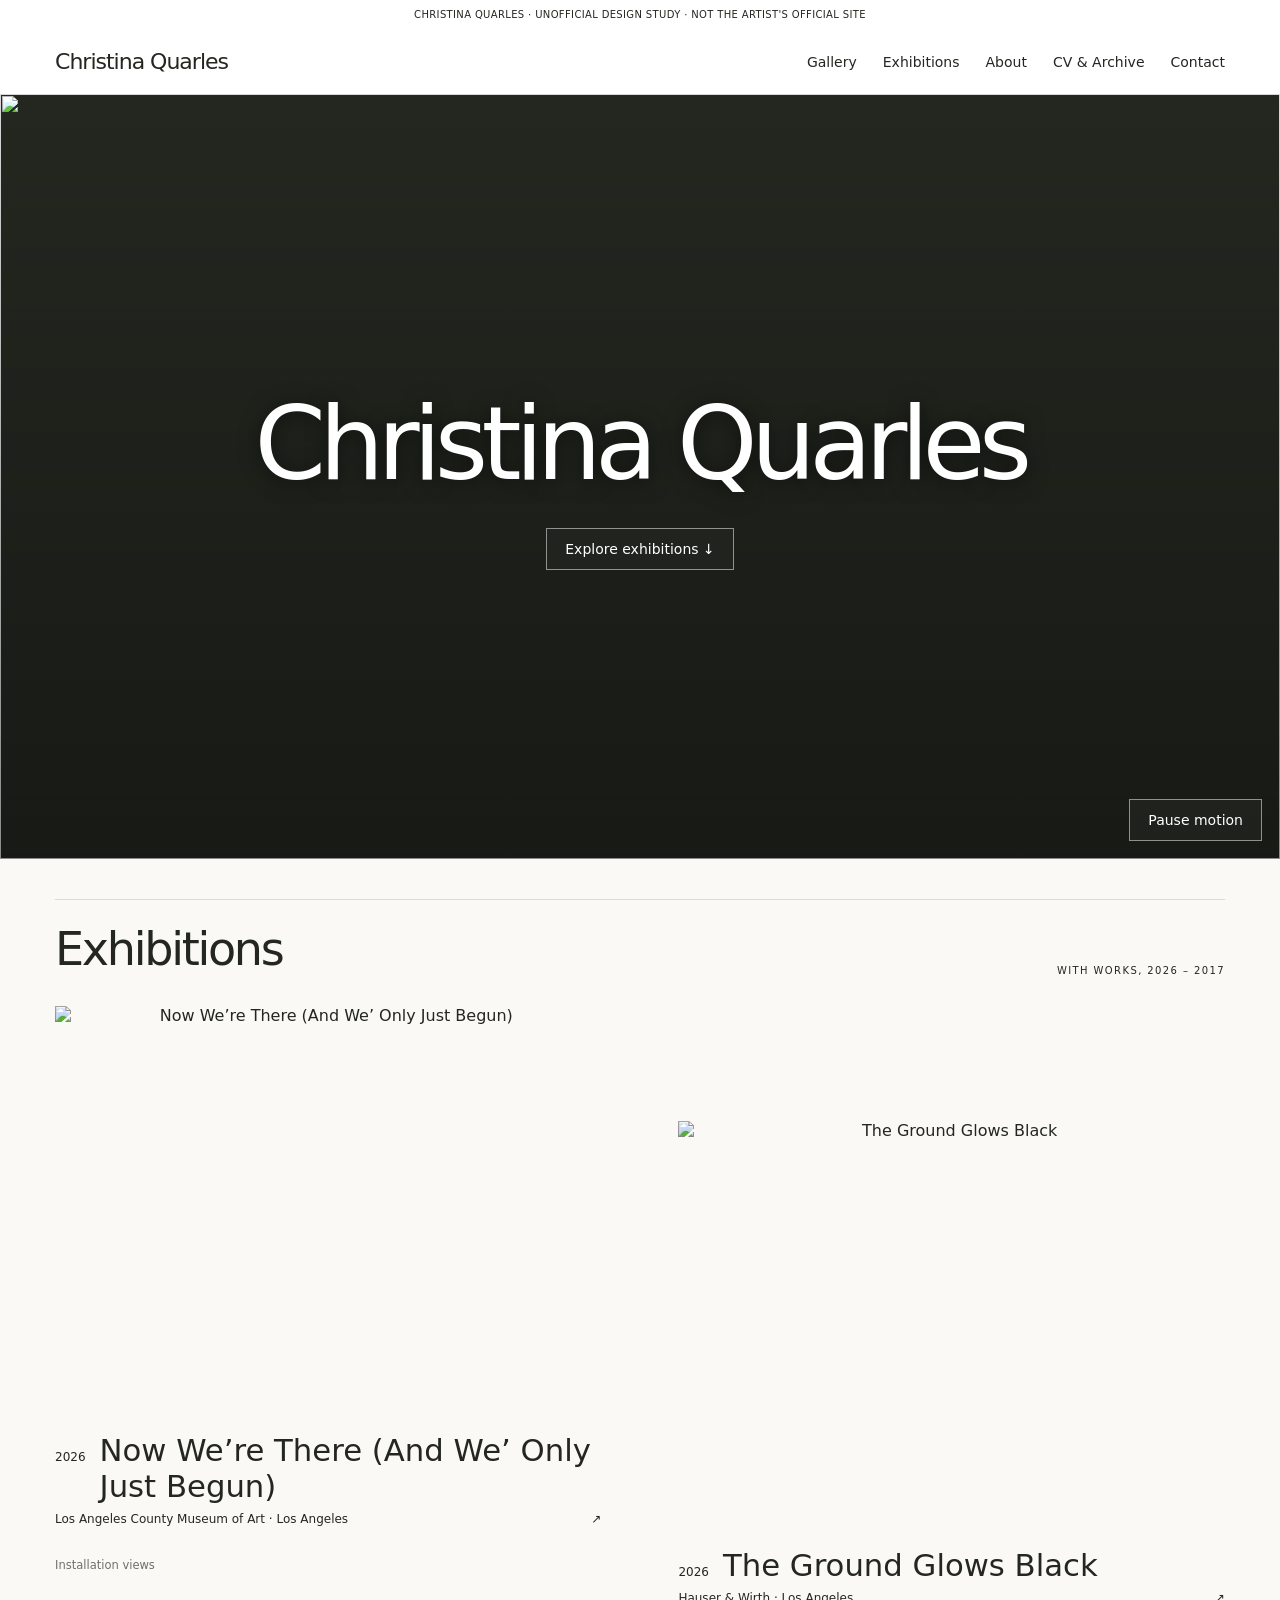
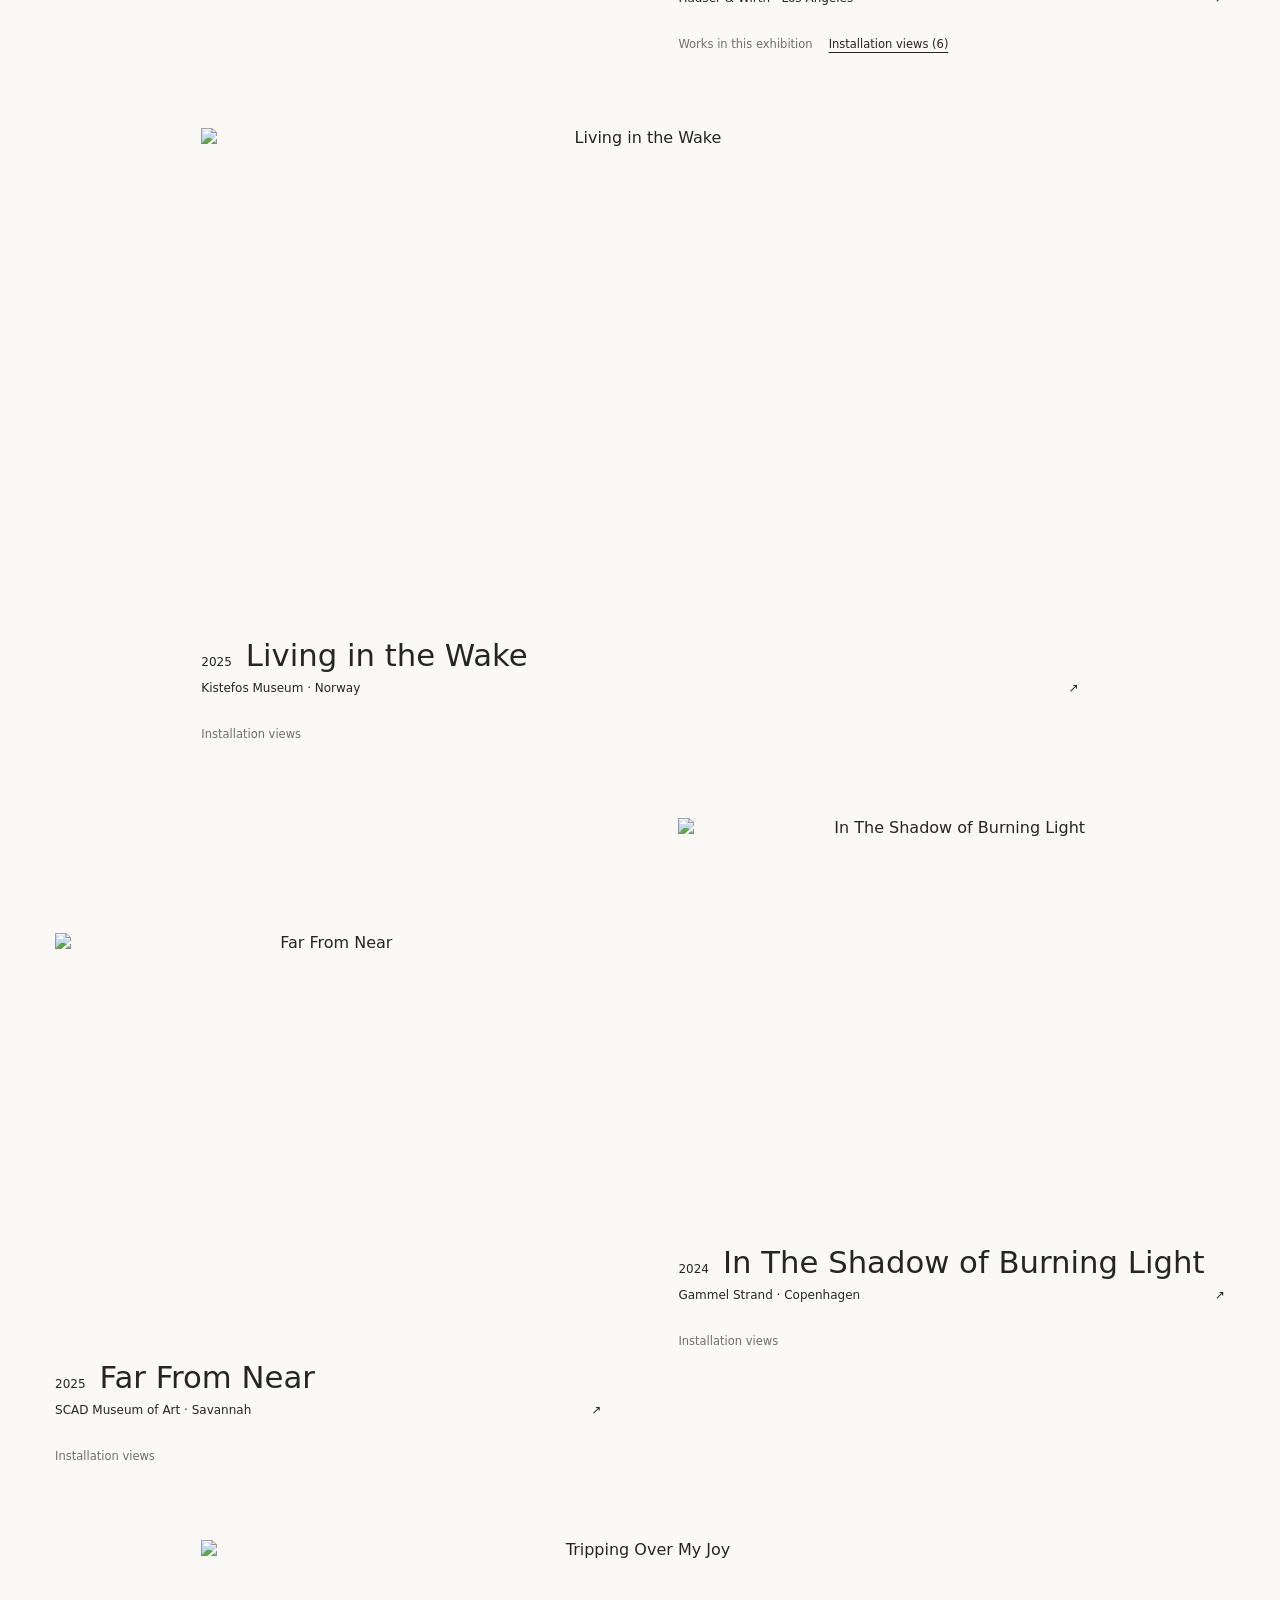
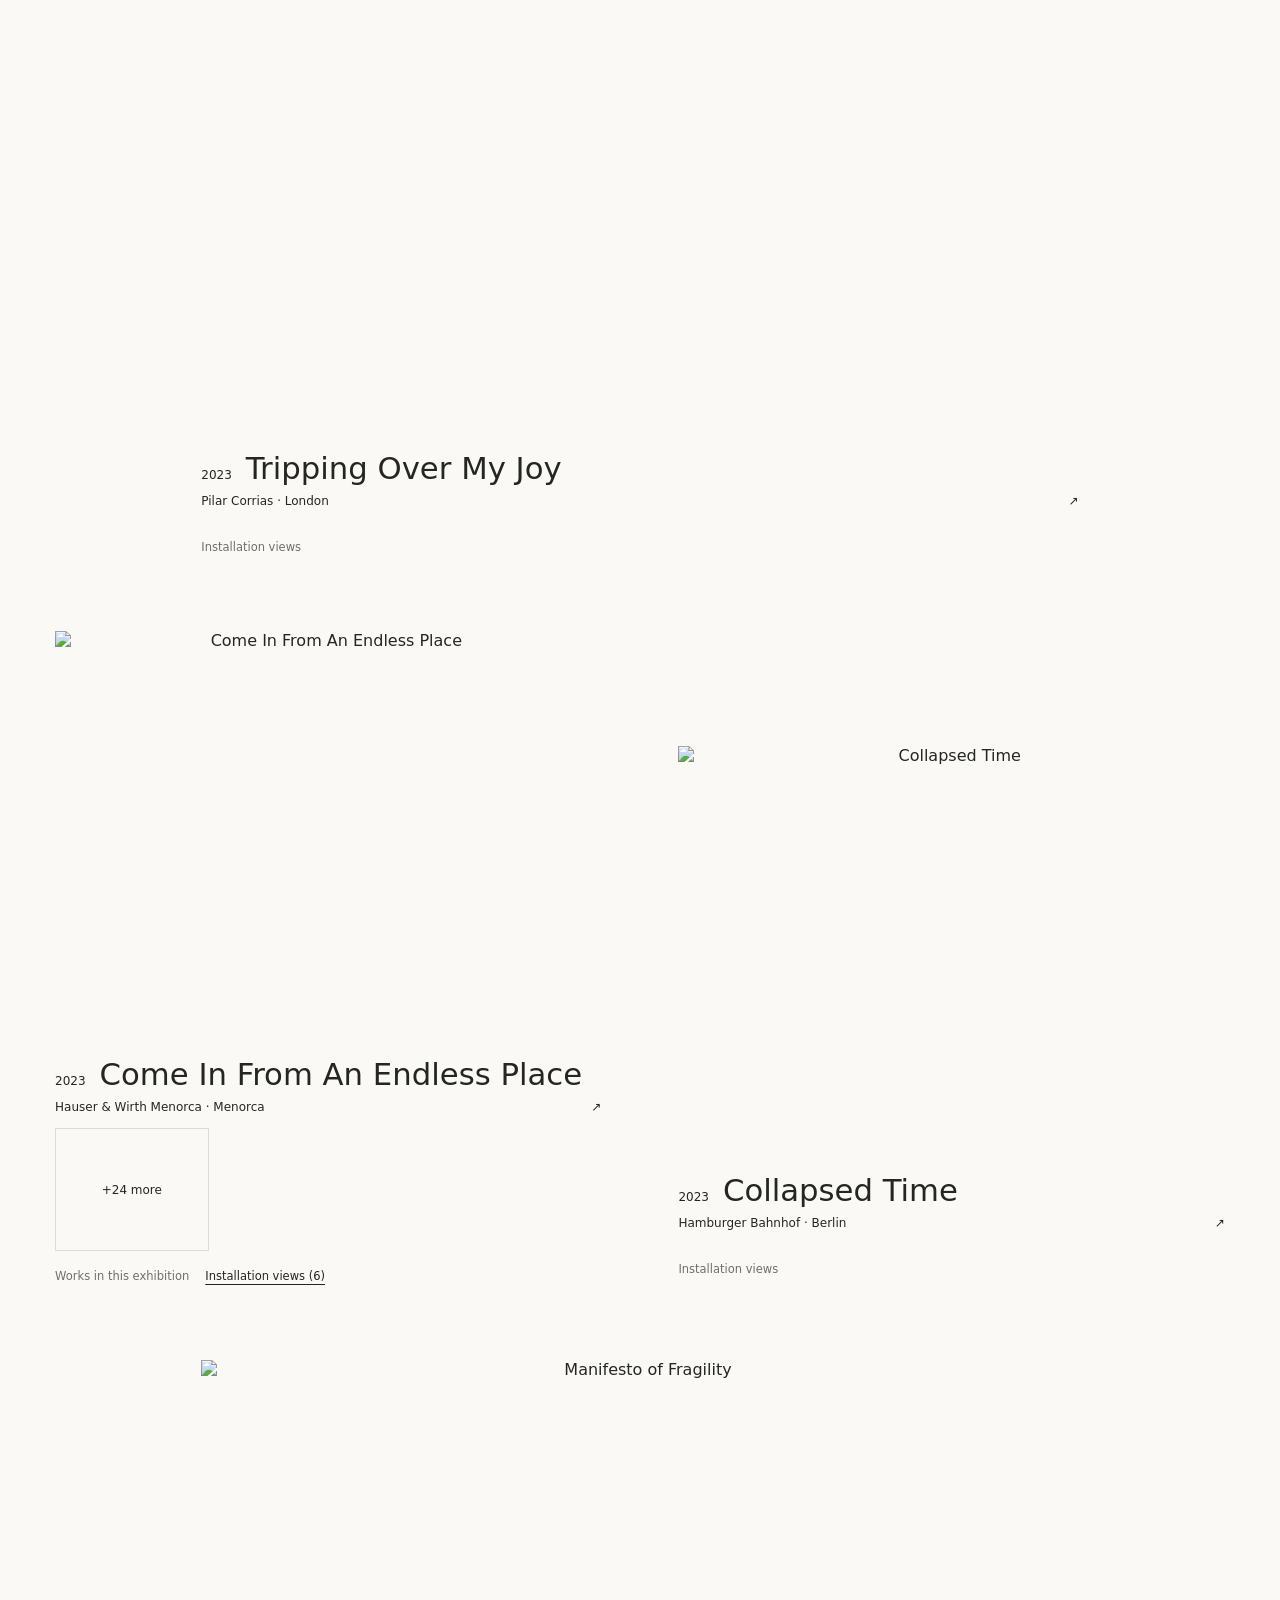
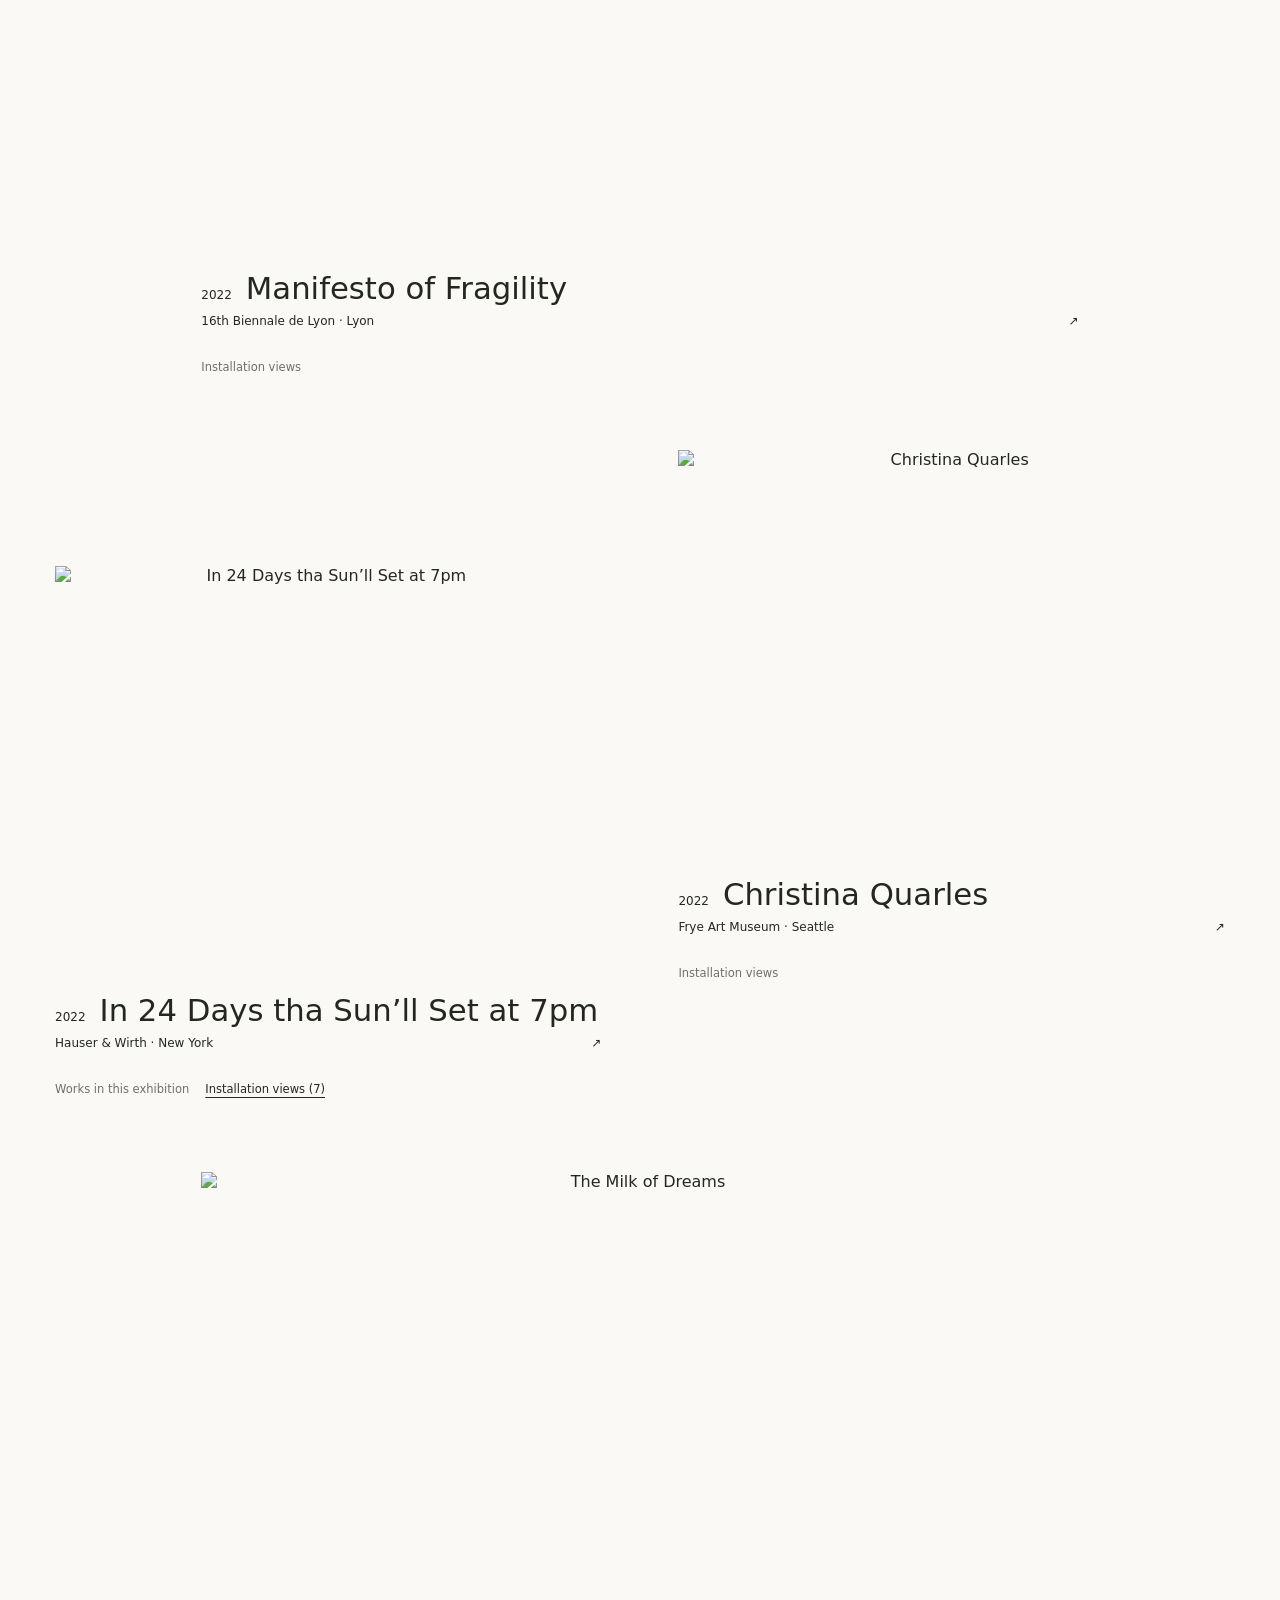
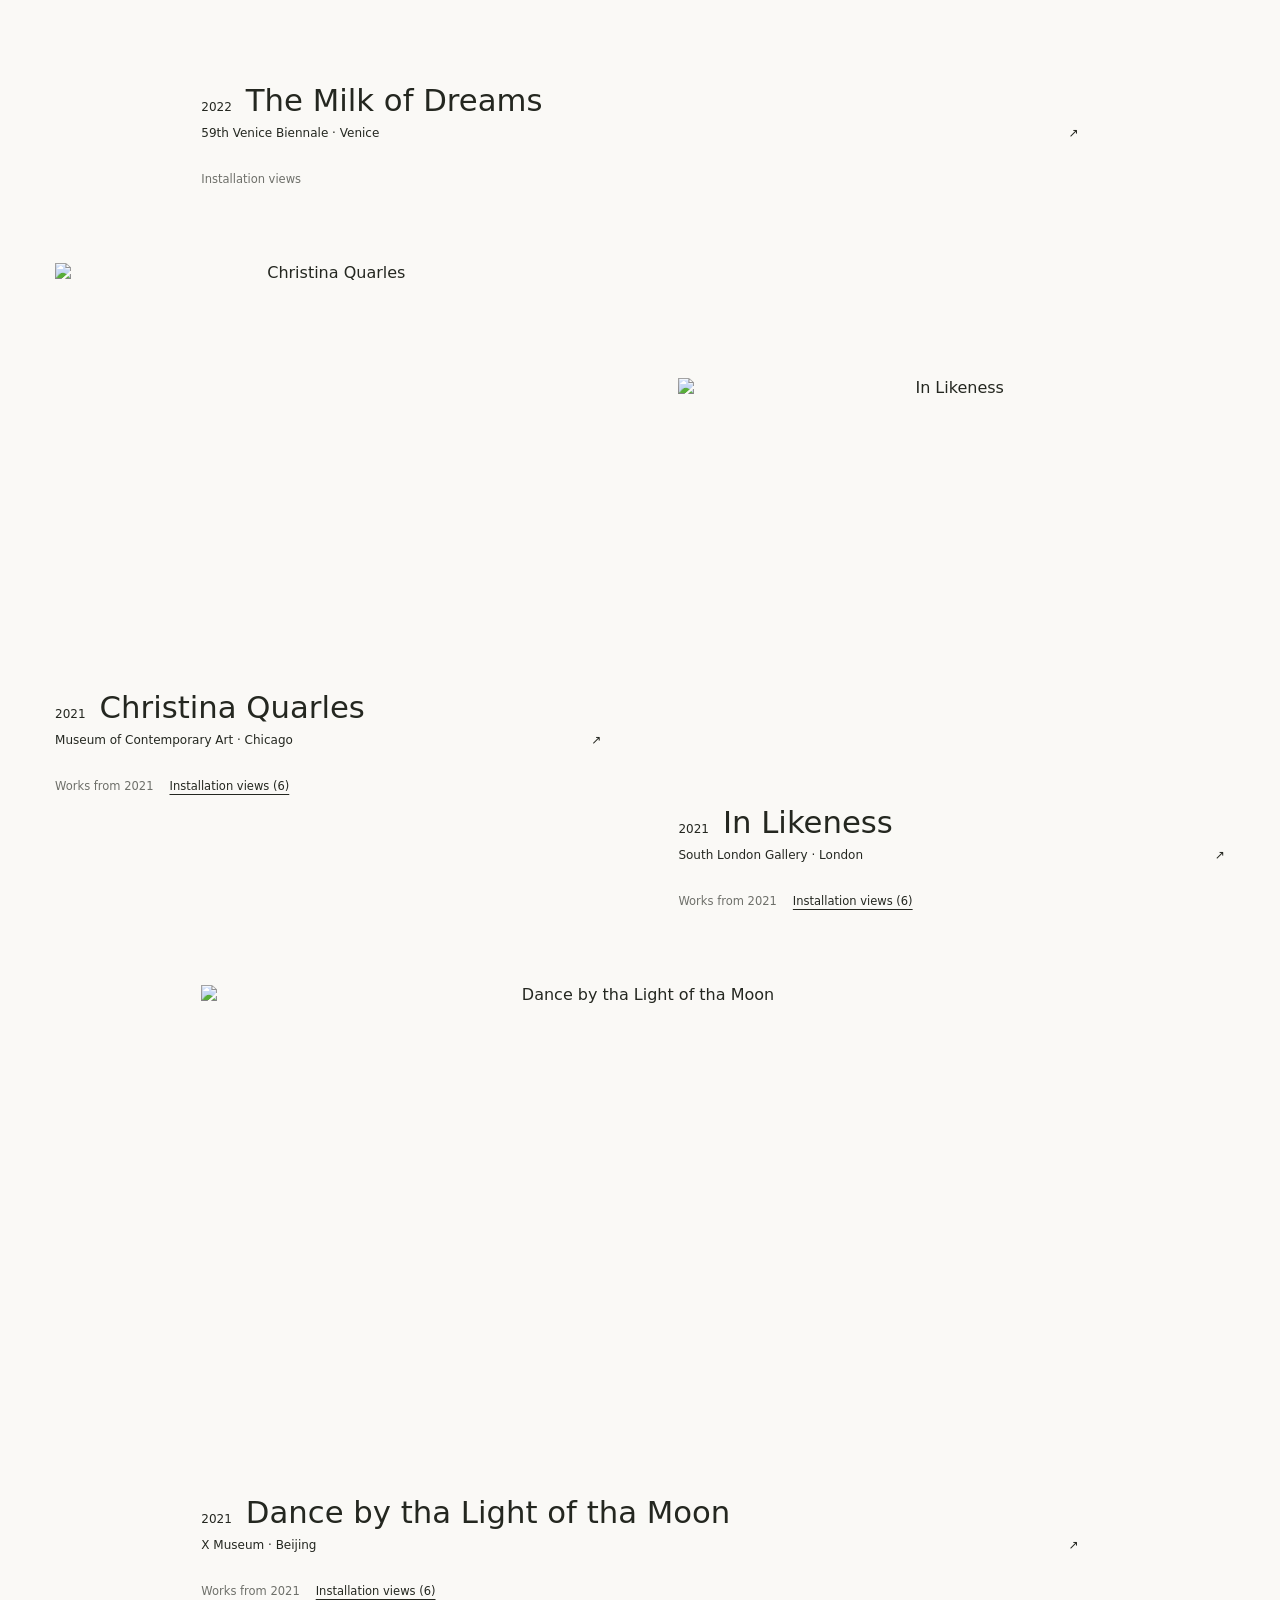
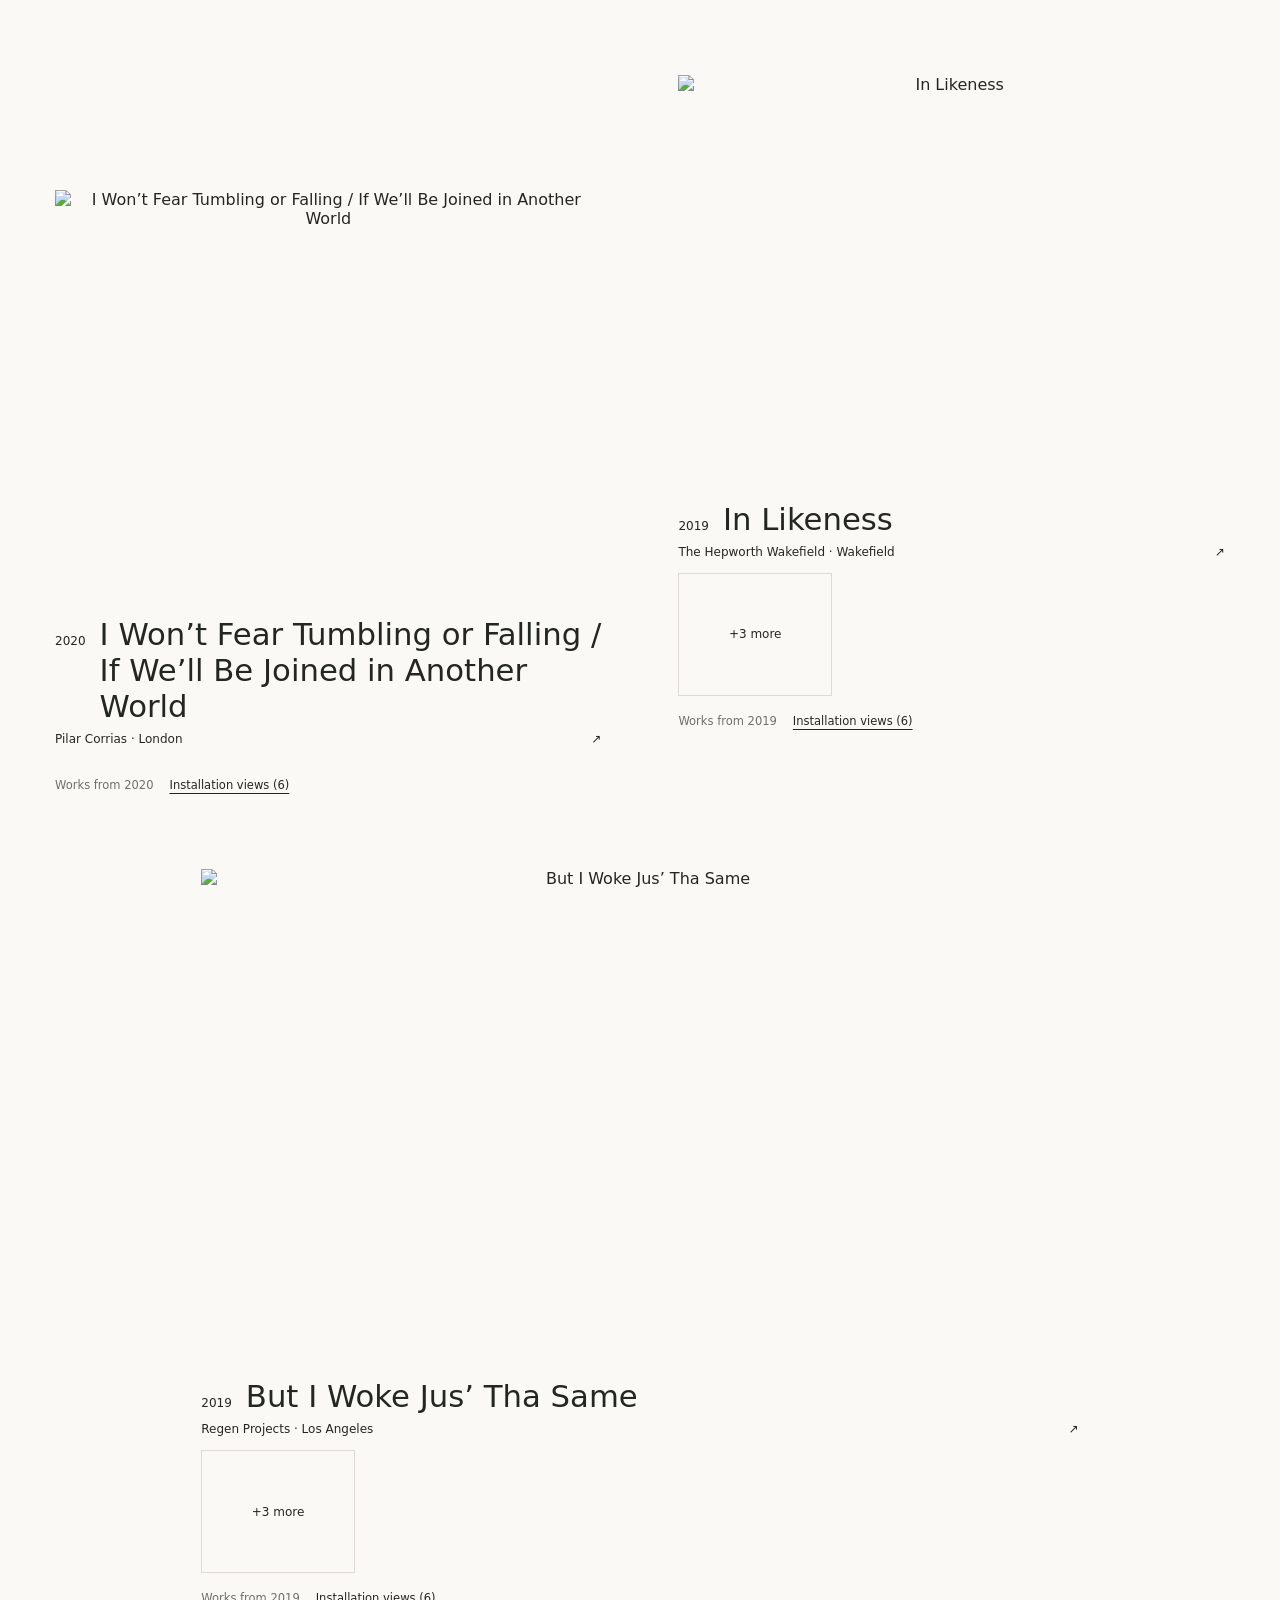
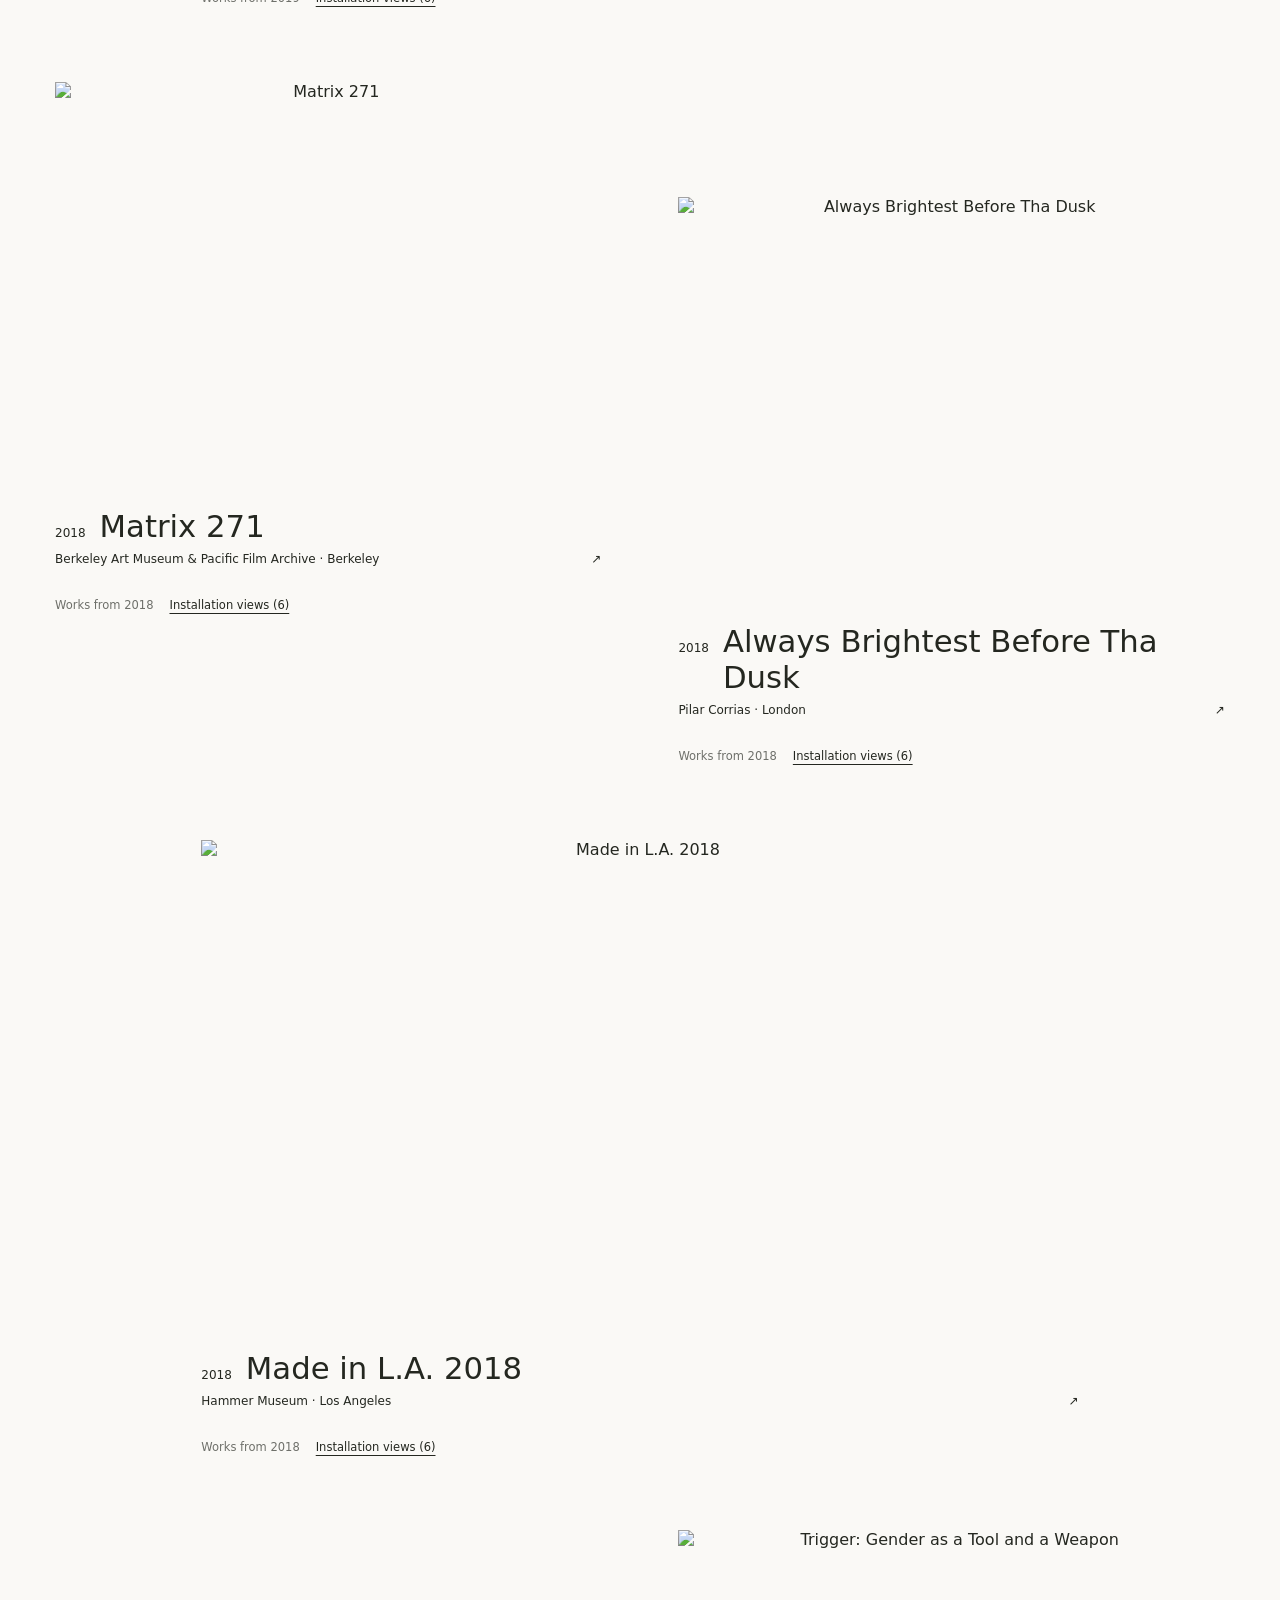
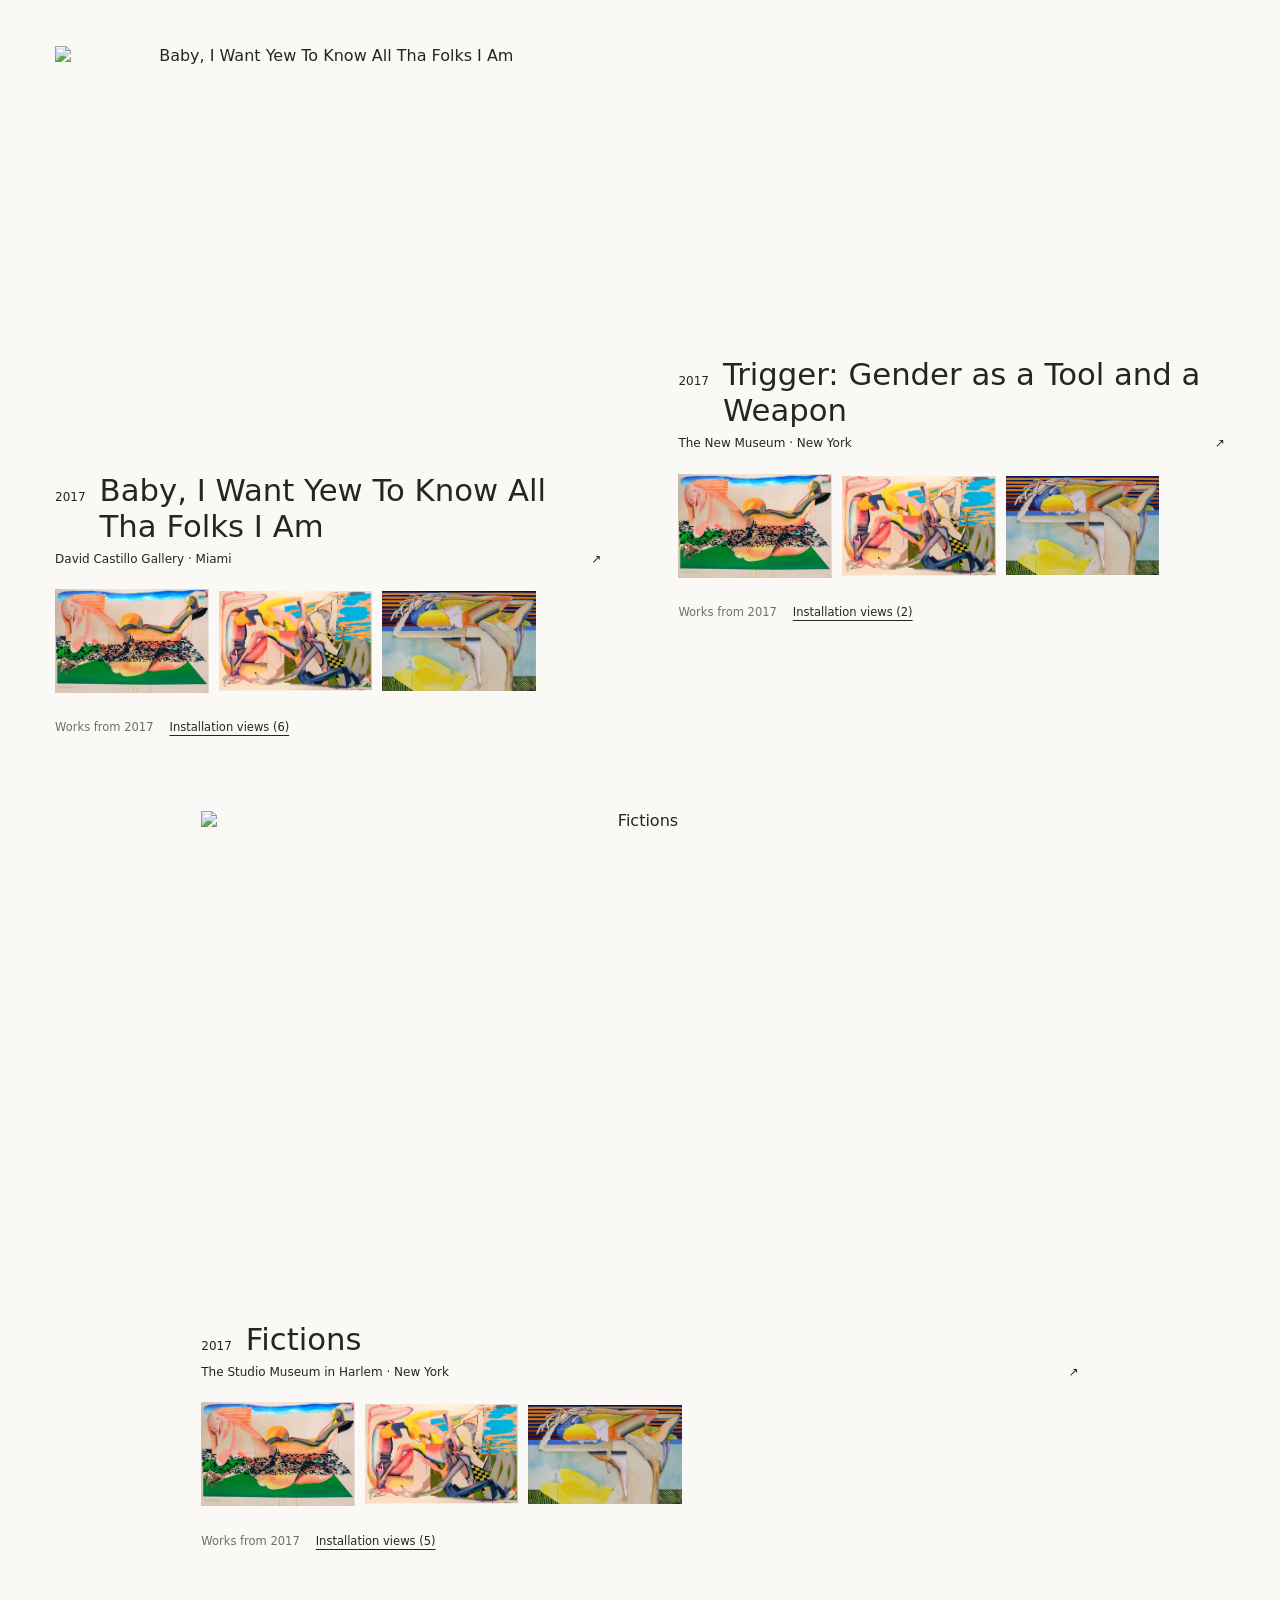
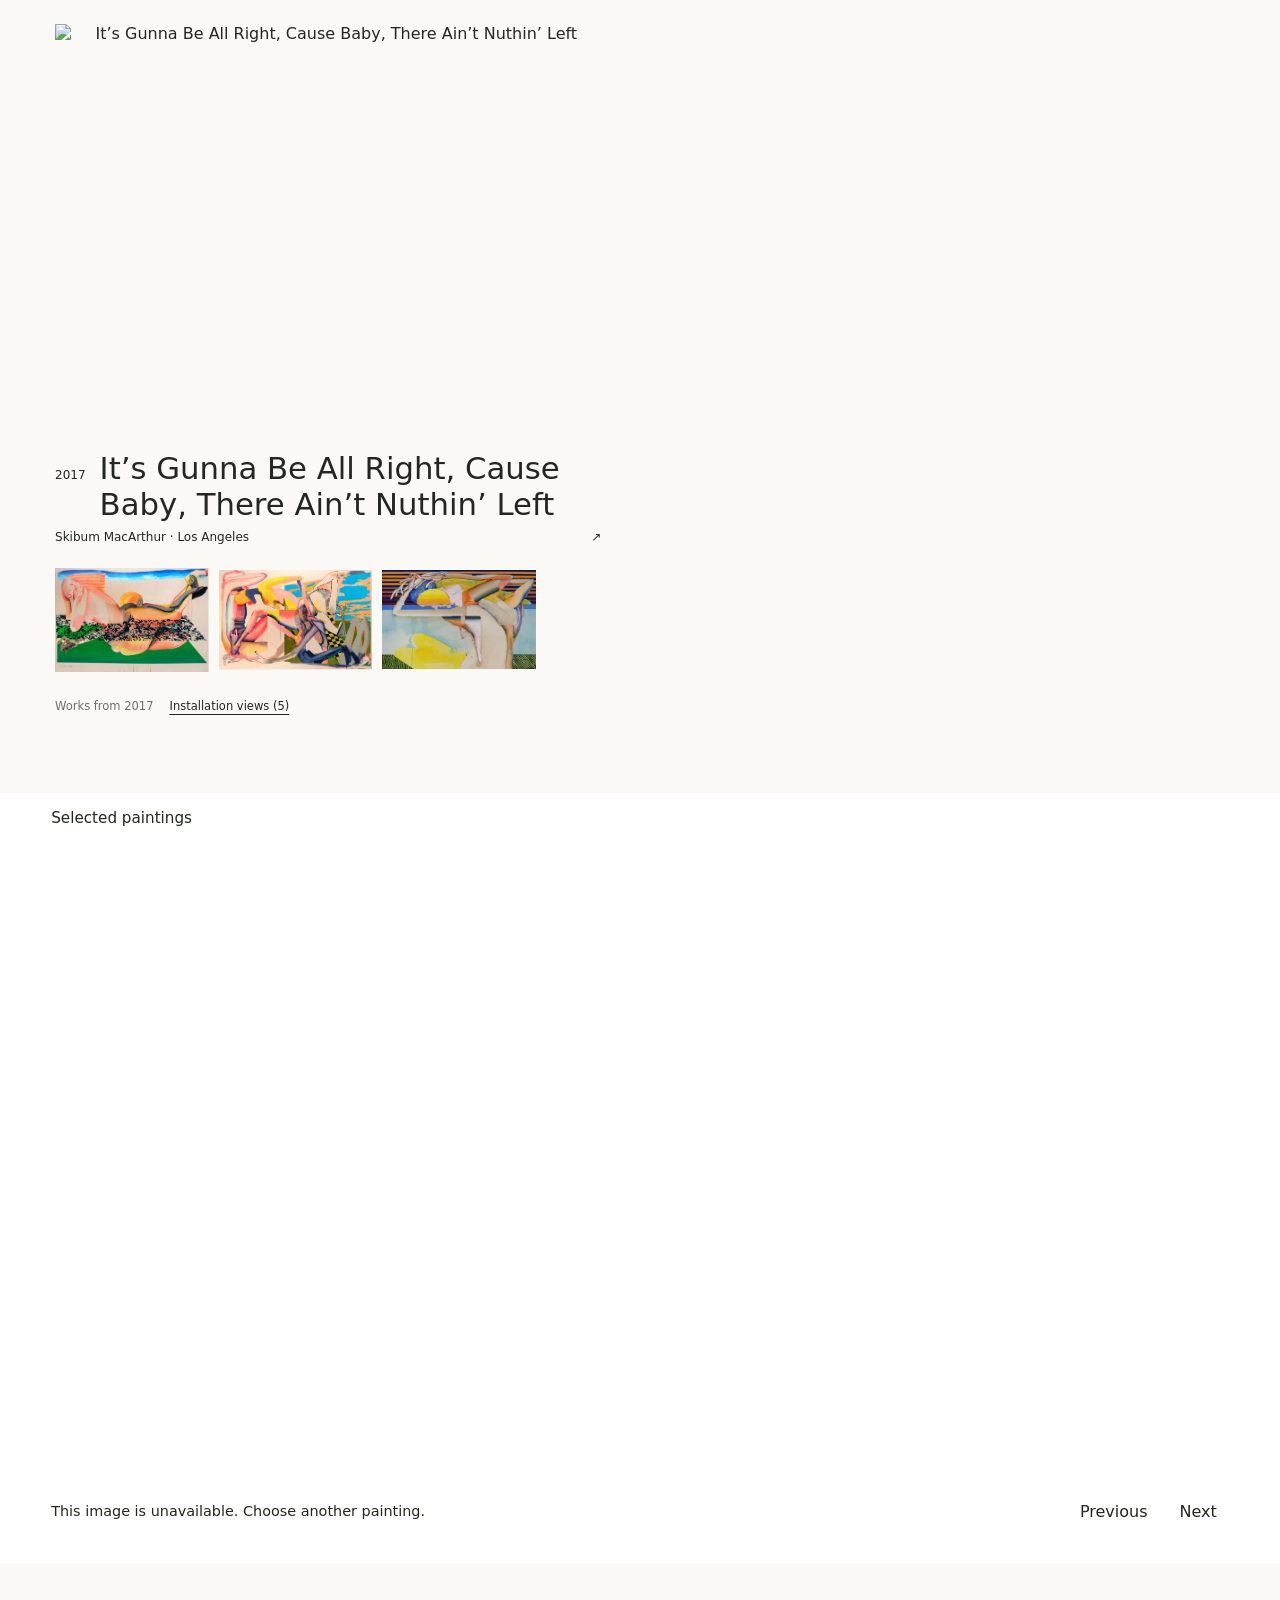
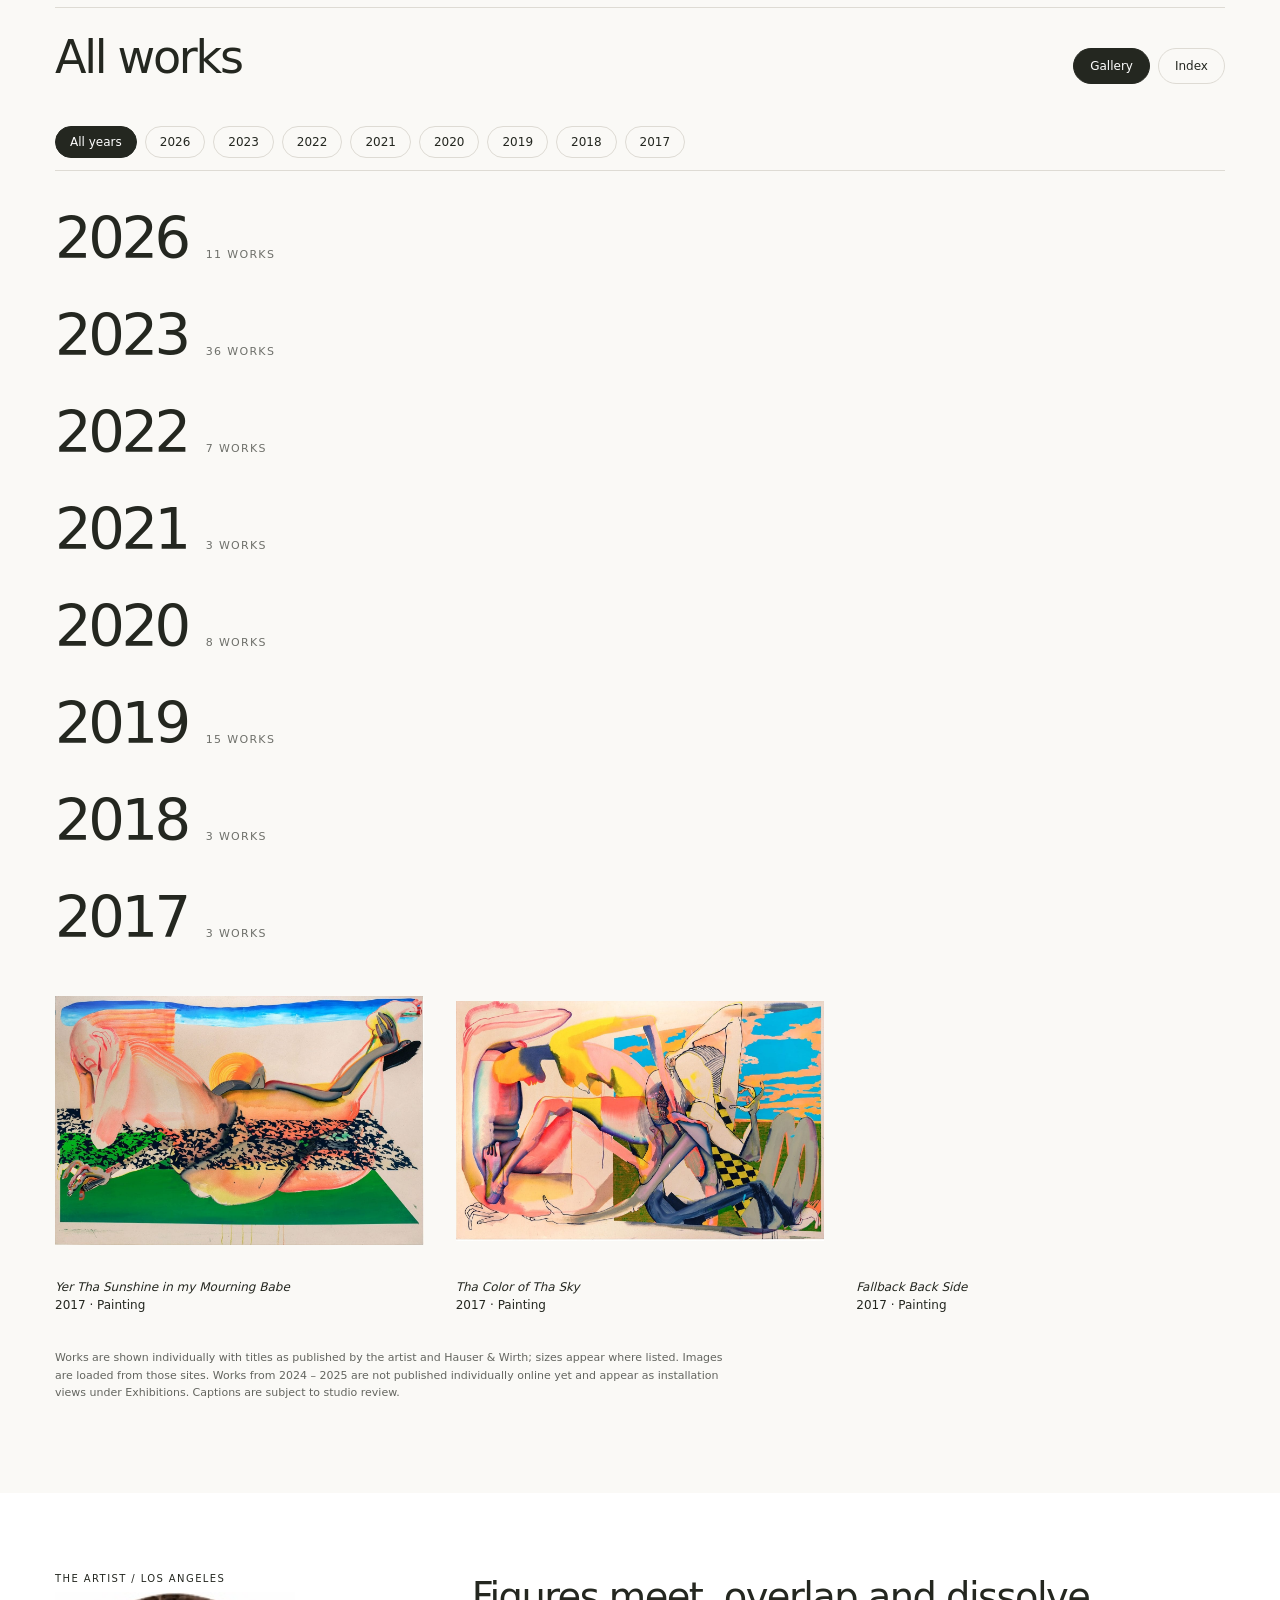
==== commit ab9ff3ad: "Alternate concept: immersive animated artwork opening and editorial exhibition rhythm" ====
--- a/design-study/index.html
+++ b/design-study/index.html
@@ -65,10 +65,10 @@
 @media(max-width:720px){.mason,.mason.list{grid-template-columns:repeat(2,1fr)!important;gap:26px 14px!important}}
 </style>
 <link rel="stylesheet" href="gallery.css?v=uniform-artworks">
-<style>.mobile-menu{display:none}header.sitehead{background:#fff}#exhibitions{padding-top:40px}#exList{display:grid;grid-template-columns:repeat(2,minmax(0,1fr));gap:clamp(32px,6vw,100px)}.exb{min-width:0;border:0;padding:0}.exb:nth-child(even){margin-top:clamp(30px,9vw,150px)}.ex-cover{display:block;width:100%;border:0;padding:0;background:none;overflow:hidden}.ex-cover img{display:block;width:100%;aspect-ratio:4/3;object-fit:cover;transition:transform .7s ease}.ex-cover:hover img{transform:scale(1.025)}.exb .exh{display:flex;flex-wrap:wrap;gap:8px 14px;margin-top:16px}.exb .exh h3{flex:1 1 70%;font-size:clamp(20px,2.4vw,34px)}.exb .exh .venue{display:block;flex:1 1 80%}.exb .strip{margin:14px 0 0;grid-auto-columns:clamp(90px,12vw,160px)}.exmeta{margin-left:0}.reveal{opacity:0;transform:translateY(36px);transition:opacity .65s ease,transform .8s cubic-bezier(.2,.8,.2,1)}.reveal.arrived,.reveal:focus-within{opacity:1;transform:none}@media(max-width:720px){header.sitehead{flex-direction:row;align-items:center;gap:8px;padding:8px 4%}.mobile-menu{display:block;border:0;background:none;min-height:44px;font-size:15px}header.sitehead nav{display:none;position:absolute;top:100%;left:0;right:0;background:white;padding:12px 5%;flex-direction:column;align-items:stretch;gap:0}header.sitehead nav a{padding:14px 0;font-size:16px}.mobile-menu[aria-expanded=true]+nav{display:flex}#exList{grid-template-columns:1fr;gap:36px}.exb:nth-child(even){margin-top:0}#exhibitions,section{padding:30px 4%}.exb .exh h3{font-size:23px}.feature-stage{height:min(90vw,55svh)}.notice{font-size:9px}.chips{position:static}.mason,.mason.list{grid-template-columns:1fr!important}.caption{font-size:14px}}@media(prefers-reduced-motion:reduce){.reveal{opacity:1;transform:none;transition:none}.ex-cover img{transition:none}}</style></head><body>
+<style>.mobile-menu{display:none}header.sitehead{background:#fff}#exhibitions{padding-top:40px}#exList{display:grid;grid-template-columns:repeat(2,minmax(0,1fr));gap:clamp(32px,6vw,100px)}.exb{min-width:0;border:0;padding:0}.exb:nth-child(even){margin-top:clamp(30px,9vw,150px)}.ex-cover{display:block;width:100%;border:0;padding:0;background:none;overflow:hidden}.ex-cover img{display:block;width:100%;aspect-ratio:4/3;object-fit:cover;transition:transform .7s ease}.ex-cover:hover img{transform:scale(1.025)}.exb .exh{display:flex;flex-wrap:wrap;gap:8px 14px;margin-top:16px}.exb .exh h3{flex:1 1 70%;font-size:clamp(20px,2.4vw,34px)}.exb .exh .venue{display:block;flex:1 1 80%}.exb .strip{margin:14px 0 0;grid-auto-columns:clamp(90px,12vw,160px)}.exmeta{margin-left:0}.reveal{opacity:0;transform:translateY(36px);transition:opacity .65s ease,transform .8s cubic-bezier(.2,.8,.2,1)}.reveal.arrived,.reveal:focus-within{opacity:1;transform:none}@media(max-width:720px){header.sitehead{flex-direction:row;align-items:center;gap:8px;padding:8px 4%}.mobile-menu{display:block;border:0;background:none;min-height:44px;font-size:15px}header.sitehead nav{display:none;position:absolute;top:100%;left:0;right:0;background:white;padding:12px 5%;flex-direction:column;align-items:stretch;gap:0}header.sitehead nav a{padding:14px 0;font-size:16px}.mobile-menu[aria-expanded=true]+nav{display:flex}#exList{grid-template-columns:1fr;gap:36px}.exb:nth-child(even){margin-top:0}#exhibitions,section{padding:30px 4%}.exb .exh h3{font-size:23px}.feature-stage{height:min(90vw,55svh)}.notice{font-size:9px}.chips{position:static}.mason,.mason.list{grid-template-columns:1fr!important}.caption{font-size:14px}}@media(prefers-reduced-motion:reduce){.reveal{opacity:1;transform:none;transition:none}.ex-cover img{transition:none}}</style><style id="alternate-opening">:root{--paper:#faf9f6;--ink:#242720;--line:#dedbd4}html,body{background:var(--paper)}.cq-opening{position:relative;min-height: min(780px,85svh);padding:0!important;overflow:hidden;isolation:isolate;background:#242720;color:white}.cq-frames{position:absolute;inset:0;z-index:-1}.cq-frames img{position:absolute;inset:0;width:100%;height:100%;object-fit:cover;opacity:0;transition:opacity 1.5s ease,transform 8s linear;transform:scale(1.04)}.cq-frames img.active{opacity:1;transform:scale(1)}.cq-opening:after{content:"";position:absolute;inset:0;background:linear-gradient(transparent,rgba(0,0,0,.35));z-index:-1}.cq-title{position:absolute;inset:0;display:flex;flex-direction:column;align-items:center;justify-content:center;text-align:center;padding:20px}.cq-title h1{font-size:clamp(44px,8vw,120px);font-weight:400;letter-spacing:-.065em;margin:0 0 25px;text-shadow:0 2px 20px #0008}.cq-title a,.cq-pause{color:white;background:#242720b0;border:1px solid #ffffff80;padding:12px 18px;font-size:14px}.cq-pause{position:absolute;bottom:18px;right:18px}.ex-cover img{object-fit:contain;background:transparent}.exb:nth-child(3n){grid-column:1/-1;width:75%;margin:0 auto}.exb:nth-child(3n) .ex-cover img{aspect-ratio:16/9}section{scroll-margin-top:90px}@media(max-width:720px){.cq-opening{min-height:75svh}.cq-title h1{font-size:clamp(40px,11vw,65px)}.exb:nth-child(3n){width:100%;grid-column:auto}.exb:nth-child(3n) .ex-cover img{aspect-ratio:4/3}}@media(prefers-reduced-motion:reduce){.cq-frames img{transition:none;transform:none}}</style></head><body>
 <div class="notice">CHRISTINA QUARLES · UNOFFICIAL DESIGN STUDY · NOT THE ARTIST'S OFFICIAL SITE</div>
-<header class="sitehead"><a class="brand" href="../">Christina Quarles</a><button class="mobile-menu" aria-expanded="false" aria-controls="main-nav">Menu</button><nav id="main-nav" aria-label="Main menu"><a href="./#works">Gallery</a><a href="./#exhibitions">Exhibitions</a><a href="./#about">About</a><a href="./cv-archive/">CV &amp; Archive</a><a href="./#contact">Contact</a></nav></header>
-<main>
+<header class="sitehead"><a class="brand" href="#home">Christina Quarles</a><button class="mobile-menu" aria-expanded="false" aria-controls="main-nav">Menu</button><nav id="main-nav" aria-label="Main menu"><a href="./#works">Gallery</a><a href="./#exhibitions">Exhibitions</a><a href="./#about">About</a><a href="./cv-archive/">CV &amp; Archive</a><a href="./#contact">Contact</a></nav></header>
+<main><section class="cq-opening" id="home" aria-label="Christina Quarles introduction"><div class="cq-frames" aria-hidden="true"></div><div class="cq-title"><h1>Christina Quarles</h1><a href="#exhibitions">Explore exhibitions ↓</a></div><button class="cq-pause" type="button" aria-pressed="false">Pause motion</button></section>
 <section class="hero-works" id="latest" aria-label="Selected work"><div class="row1"><h1>Selected paintings</h1></div><div class="feature" id="feature">
   <div class="feature-stage"><button type="button" class="feature-image" id="featureImage" aria-haspopup="dialog" hidden></button></div>
   <div class="feature-meta"><div class="caption" id="featureCaption" aria-live="polite"></div><div class="feature-controls" aria-label="Featured paintings"><button id="featurePrev" type="button">Previous</button><button id="featureNext" type="button">Next</button></div></div>
@@ -239,6 +239,7 @@
 });
 dlg.addEventListener('touchcancel', () => { touchStart = null; });
 render();
-const menu=document.querySelector(".mobile-menu"), nav=document.querySelector("#main-nav"); menu.onclick=()=>menu.setAttribute("aria-expanded",String(menu.getAttribute("aria-expanded")!=="true")); nav.addEventListener("click",()=>menu.setAttribute("aria-expanded","false")); const ex=document.querySelector("#exhibitions");document.querySelector("main").prepend(ex); if("IntersectionObserver" in window && !matchMedia("(prefers-reduced-motion: reduce)").matches){const io=new IntersectionObserver(entries=>entries.forEach(e=>{if(e.isIntersecting){e.target.classList.add("arrived");io.unobserve(e.target)}}),{threshold:.12});document.querySelectorAll(".exb").forEach(e=>{e.classList.add("reveal");io.observe(e)})}
+const menu=document.querySelector(".mobile-menu"), nav=document.querySelector("#main-nav"); menu.onclick=()=>menu.setAttribute("aria-expanded",String(menu.getAttribute("aria-expanded")!=="true")); nav.addEventListener("click",()=>menu.setAttribute("aria-expanded","false")); const ex=document.querySelector("#exhibitions");document.querySelector("#home").after(ex); if("IntersectionObserver" in window && !matchMedia("(prefers-reduced-motion: reduce)").matches){const io=new IntersectionObserver(entries=>entries.forEach(e=>{if(e.isIntersecting){e.target.classList.add("arrived");io.unobserve(e.target)}}),{threshold:.12});document.querySelectorAll(".exb").forEach(e=>{e.classList.add("reveal");io.observe(e)})}
+const frames=document.querySelector(".cq-frames"), pause=document.querySelector(".cq-pause");const slides=DATA.works.filter(w=>w.k==="p"&&w.im?.[0]).slice(0,6).map((w,i)=>{const img=document.createElement("img");img.src=w.im[0];img.alt="";if(i===0)img.className="active";frames.append(img);return img});let slide=0,paused=matchMedia("(prefers-reduced-motion: reduce)").matches;function syncPause(){pause.setAttribute("aria-pressed",String(paused));pause.textContent=paused?"Play motion":"Pause motion"}syncPause();pause.onclick=()=>{paused=!paused;syncPause()};setInterval(()=>{if(paused||document.hidden||slides.length<2)return;slides[slide].classList.remove("active");slide=(slide+1)%slides.length;slides[slide].classList.add("active")},5500);
 </script>
 </body></html>
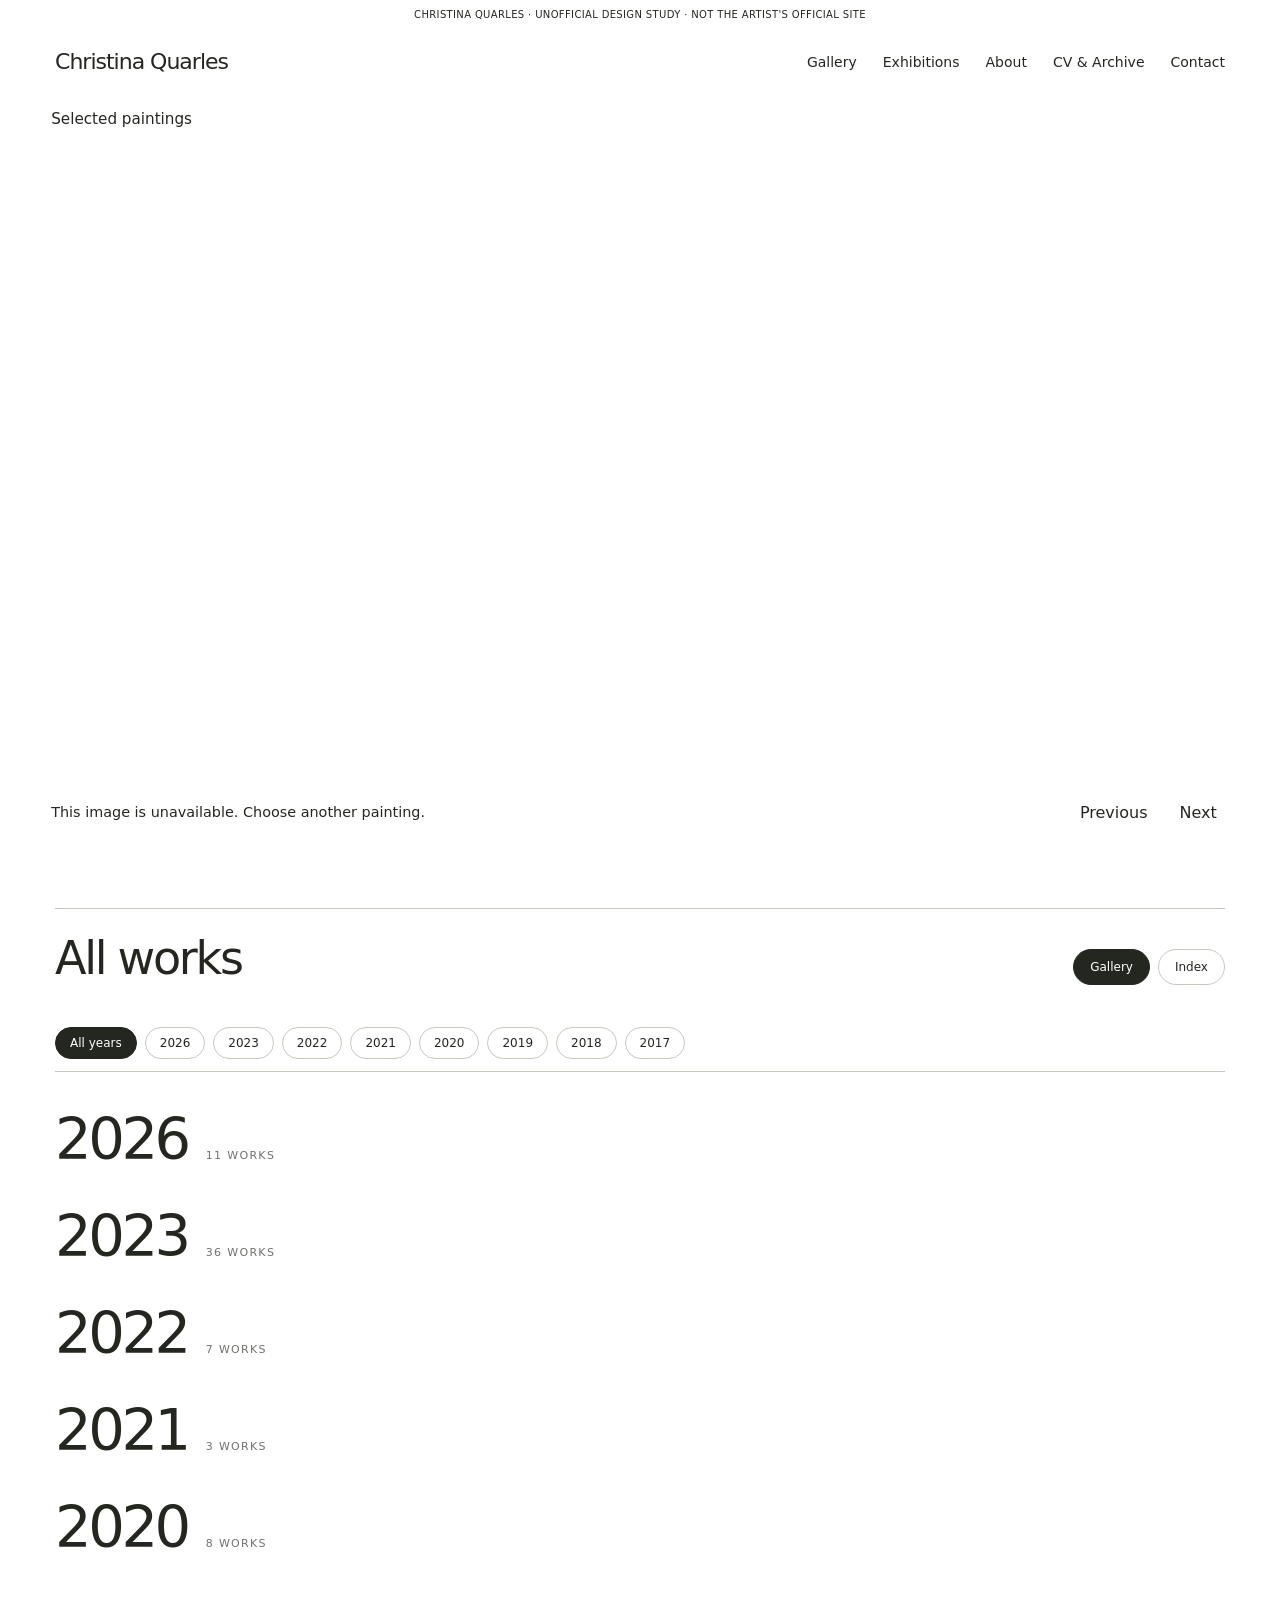
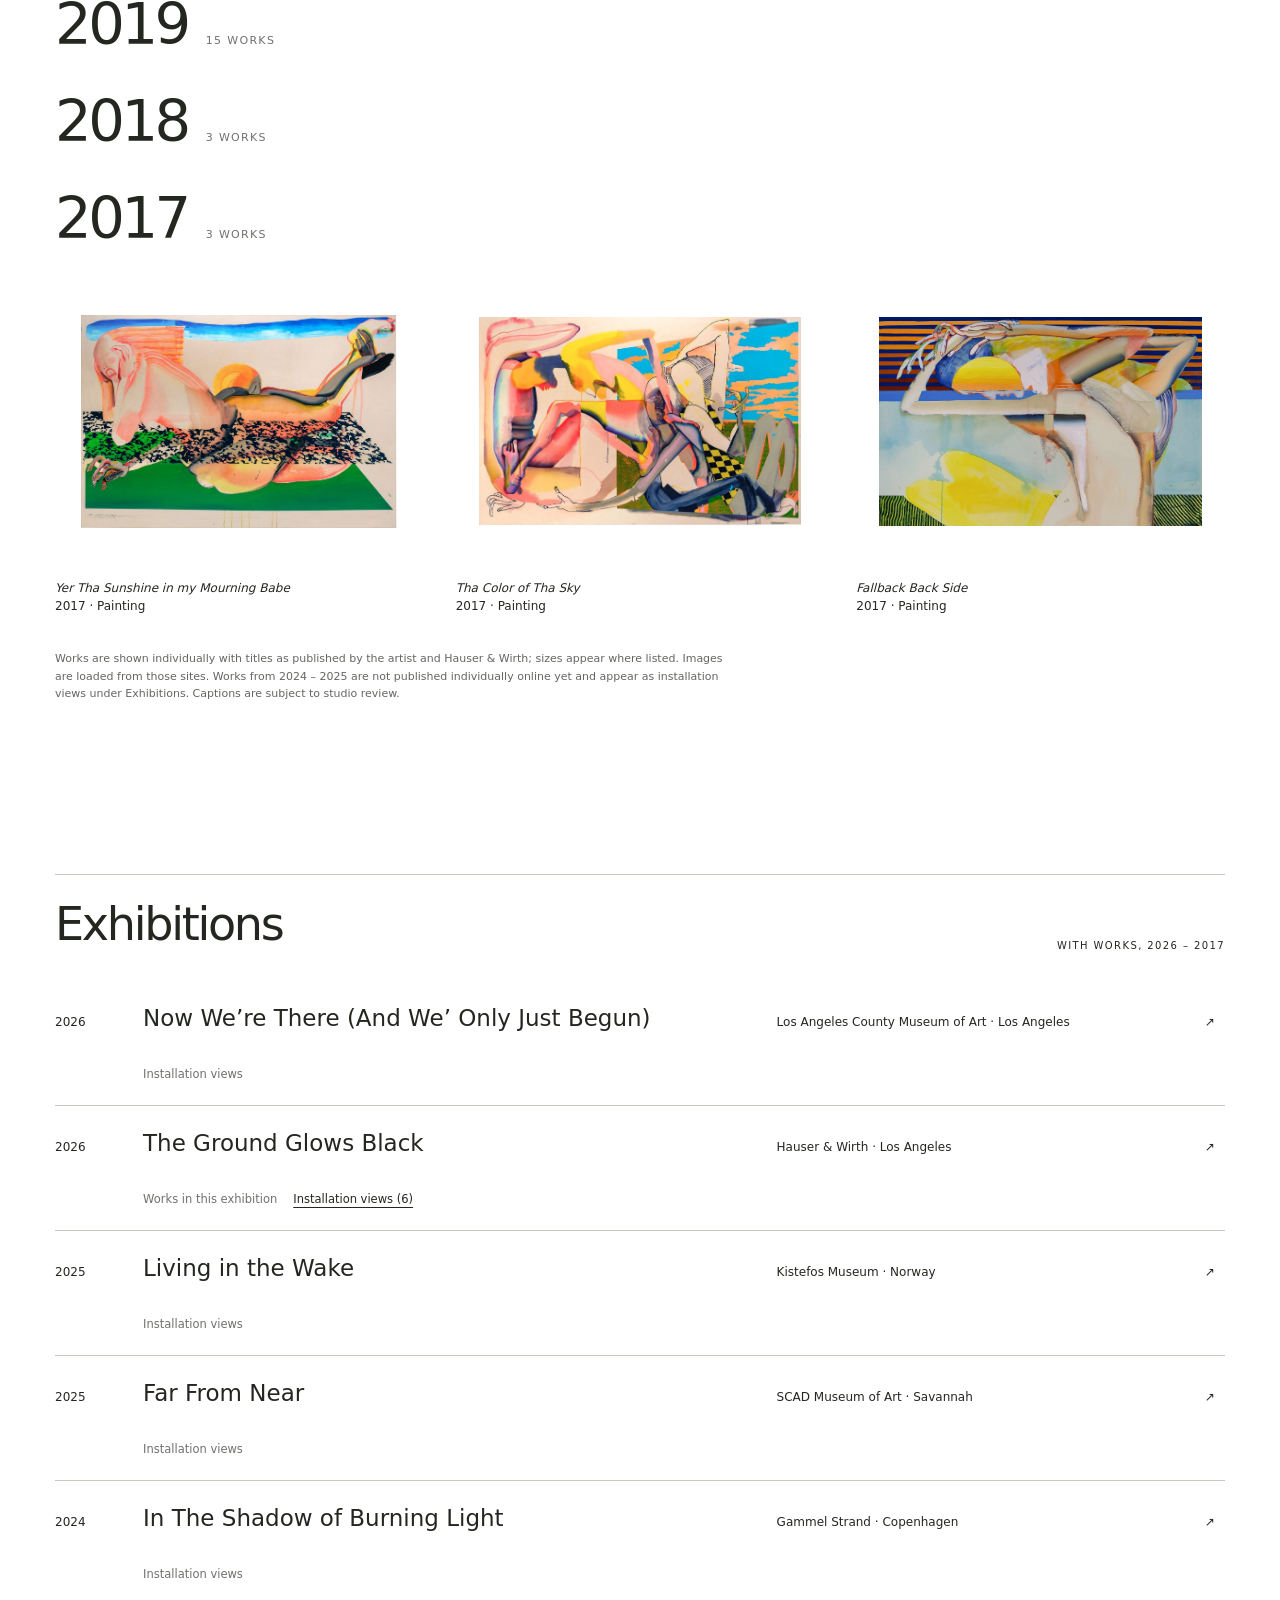
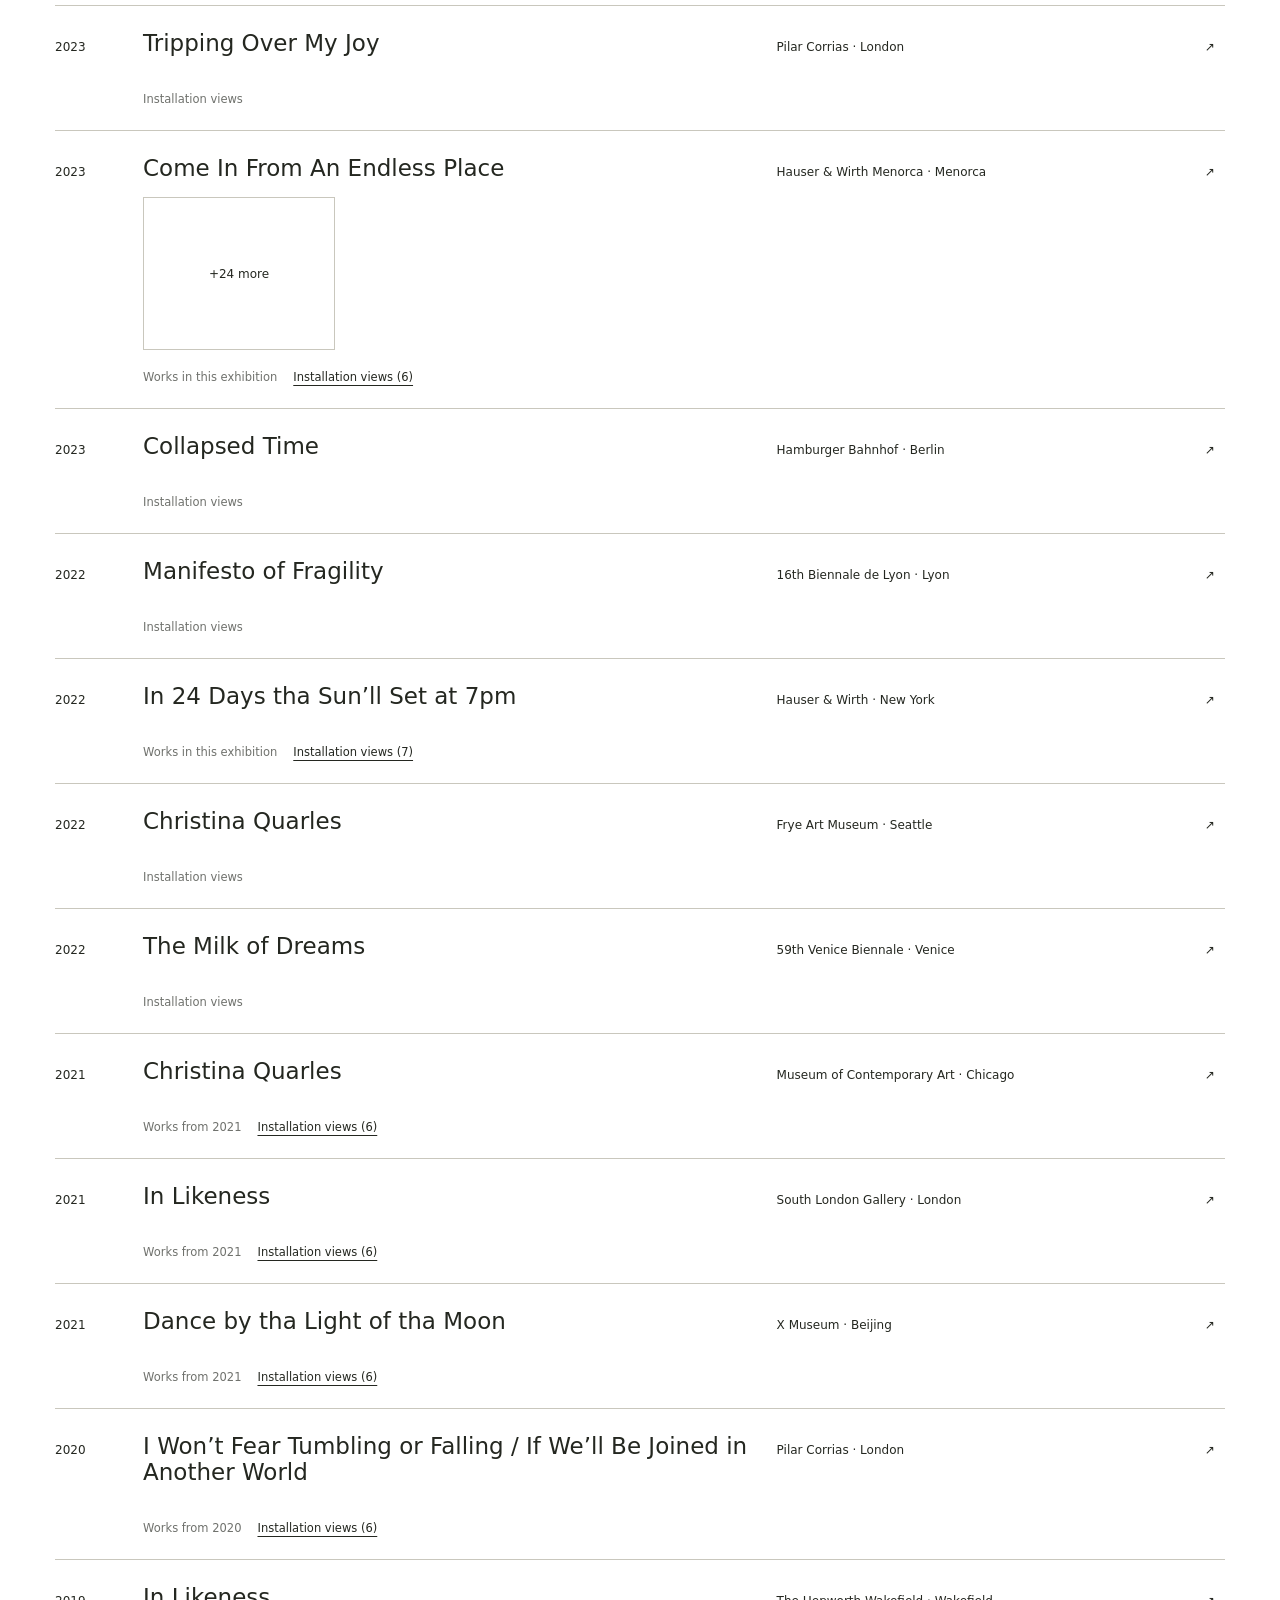
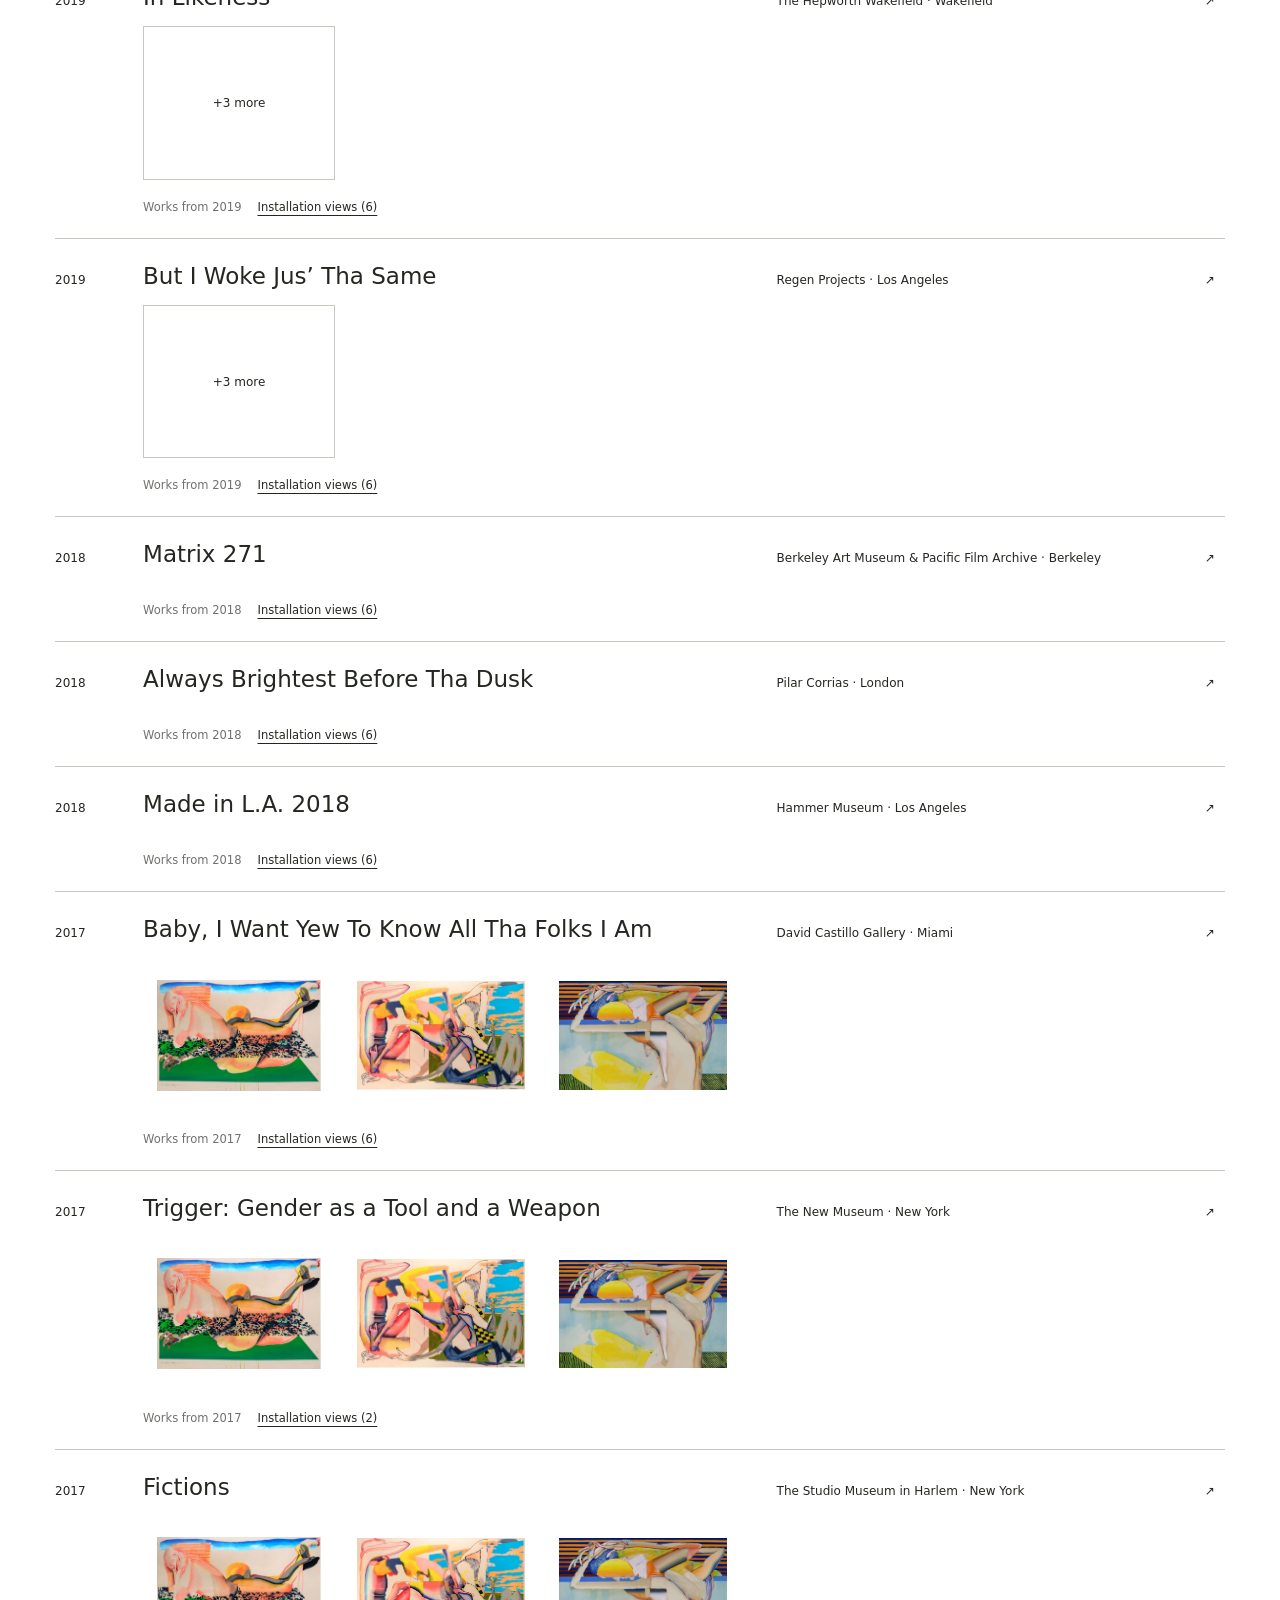
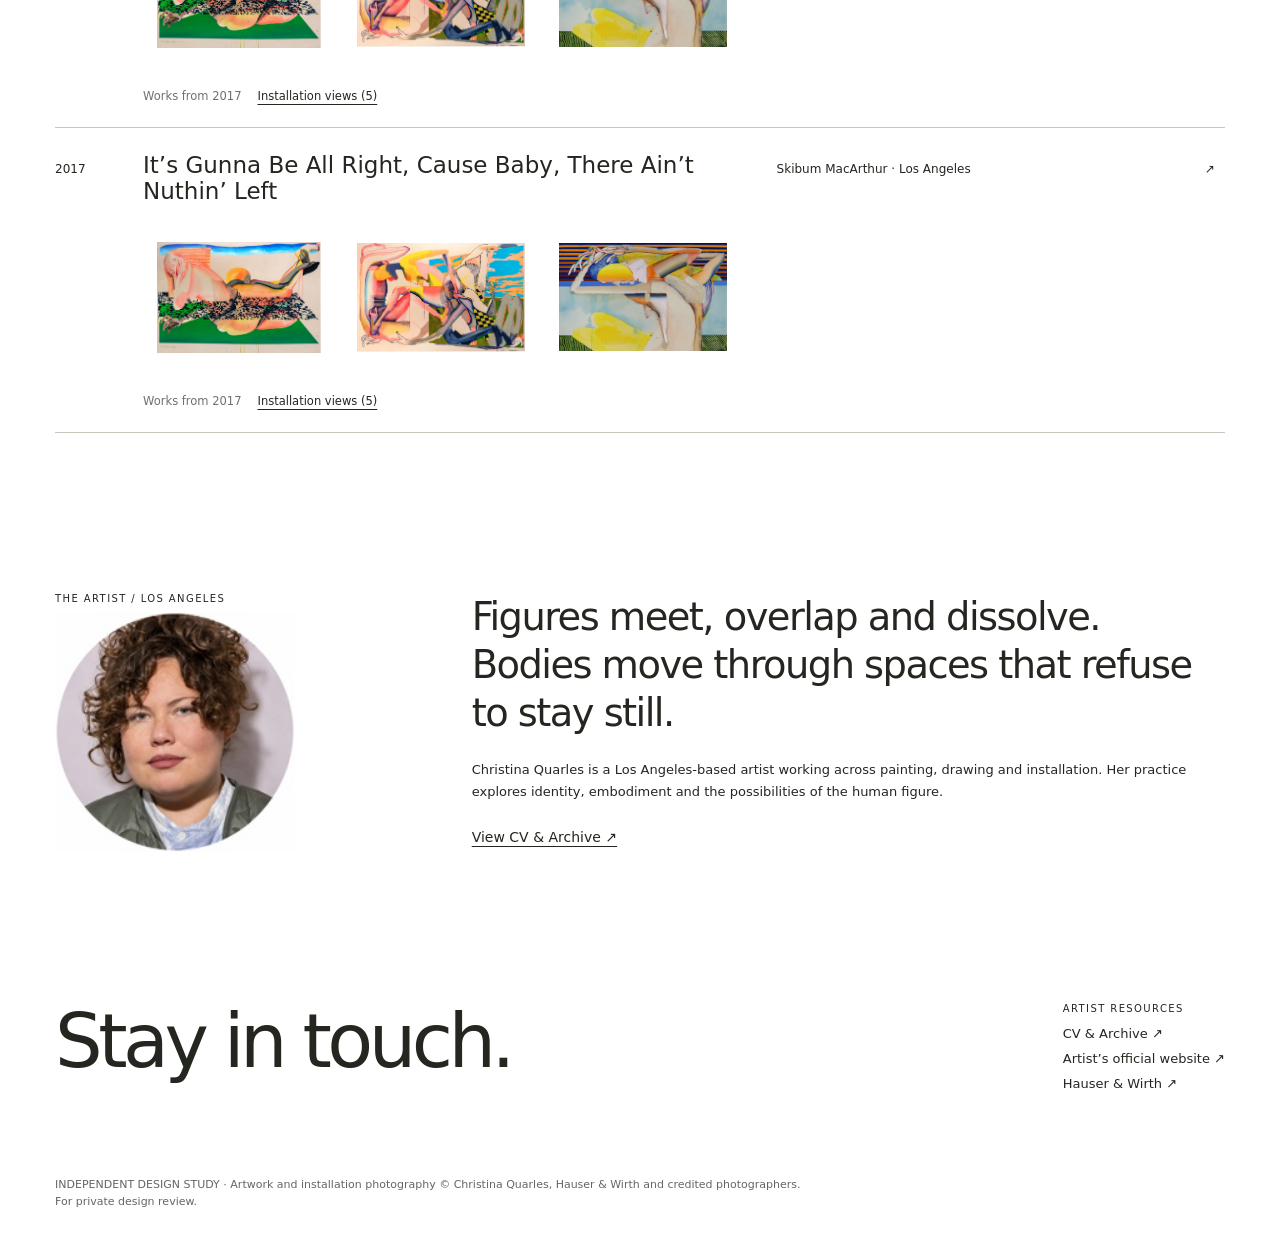
==== commit d581d535: "Merge 5f04630d86ab284bf89b6837428a838f9fb2f37e into 639fa1d26d9118bb2bbd779046f861fe0a59a3f6" ====
--- a/design-study/index.html
+++ b/design-study/index.html
@@ -64,11 +64,11 @@
 @media(max-width:1000px){.mason,.mason.list{grid-template-columns:repeat(2,1fr)!important}}
 @media(max-width:720px){.mason,.mason.list{grid-template-columns:repeat(2,1fr)!important;gap:26px 14px!important}}
 </style>
-<link rel="stylesheet" href="gallery.css?v=uniform-artworks">
-<style>.mobile-menu{display:none}header.sitehead{background:#fff}#exhibitions{padding-top:40px}#exList{display:grid;grid-template-columns:repeat(2,minmax(0,1fr));gap:clamp(32px,6vw,100px)}.exb{min-width:0;border:0;padding:0}.exb:nth-child(even){margin-top:clamp(30px,9vw,150px)}.ex-cover{display:block;width:100%;border:0;padding:0;background:none;overflow:hidden}.ex-cover img{display:block;width:100%;aspect-ratio:4/3;object-fit:cover;transition:transform .7s ease}.ex-cover:hover img{transform:scale(1.025)}.exb .exh{display:flex;flex-wrap:wrap;gap:8px 14px;margin-top:16px}.exb .exh h3{flex:1 1 70%;font-size:clamp(20px,2.4vw,34px)}.exb .exh .venue{display:block;flex:1 1 80%}.exb .strip{margin:14px 0 0;grid-auto-columns:clamp(90px,12vw,160px)}.exmeta{margin-left:0}.reveal{opacity:0;transform:translateY(36px);transition:opacity .65s ease,transform .8s cubic-bezier(.2,.8,.2,1)}.reveal.arrived,.reveal:focus-within{opacity:1;transform:none}@media(max-width:720px){header.sitehead{flex-direction:row;align-items:center;gap:8px;padding:8px 4%}.mobile-menu{display:block;border:0;background:none;min-height:44px;font-size:15px}header.sitehead nav{display:none;position:absolute;top:100%;left:0;right:0;background:white;padding:12px 5%;flex-direction:column;align-items:stretch;gap:0}header.sitehead nav a{padding:14px 0;font-size:16px}.mobile-menu[aria-expanded=true]+nav{display:flex}#exList{grid-template-columns:1fr;gap:36px}.exb:nth-child(even){margin-top:0}#exhibitions,section{padding:30px 4%}.exb .exh h3{font-size:23px}.feature-stage{height:min(90vw,55svh)}.notice{font-size:9px}.chips{position:static}.mason,.mason.list{grid-template-columns:1fr!important}.caption{font-size:14px}}@media(prefers-reduced-motion:reduce){.reveal{opacity:1;transform:none;transition:none}.ex-cover img{transition:none}}</style><style id="alternate-opening">:root{--paper:#faf9f6;--ink:#242720;--line:#dedbd4}html,body{background:var(--paper)}.cq-opening{position:relative;min-height: min(780px,85svh);padding:0!important;overflow:hidden;isolation:isolate;background:#242720;color:white}.cq-frames{position:absolute;inset:0;z-index:-1}.cq-frames img{position:absolute;inset:0;width:100%;height:100%;object-fit:cover;opacity:0;transition:opacity 1.5s ease,transform 8s linear;transform:scale(1.04)}.cq-frames img.active{opacity:1;transform:scale(1)}.cq-opening:after{content:"";position:absolute;inset:0;background:linear-gradient(transparent,rgba(0,0,0,.35));z-index:-1}.cq-title{position:absolute;inset:0;display:flex;flex-direction:column;align-items:center;justify-content:center;text-align:center;padding:20px}.cq-title h1{font-size:clamp(44px,8vw,120px);font-weight:400;letter-spacing:-.065em;margin:0 0 25px;text-shadow:0 2px 20px #0008}.cq-title a,.cq-pause{color:white;background:#242720b0;border:1px solid #ffffff80;padding:12px 18px;font-size:14px}.cq-pause{position:absolute;bottom:18px;right:18px}.ex-cover img{object-fit:contain;background:transparent}.exb:nth-child(3n){grid-column:1/-1;width:75%;margin:0 auto}.exb:nth-child(3n) .ex-cover img{aspect-ratio:16/9}section{scroll-margin-top:90px}@media(max-width:720px){.cq-opening{min-height:75svh}.cq-title h1{font-size:clamp(40px,11vw,65px)}.exb:nth-child(3n){width:100%;grid-column:auto}.exb:nth-child(3n) .ex-cover img{aspect-ratio:4/3}}@media(prefers-reduced-motion:reduce){.cq-frames img{transition:none;transform:none}}</style></head><body>
+<link rel="stylesheet" href="gallery.css?v=equal-area">
+</head><body>
 <div class="notice">CHRISTINA QUARLES · UNOFFICIAL DESIGN STUDY · NOT THE ARTIST'S OFFICIAL SITE</div>
-<header class="sitehead"><a class="brand" href="#home">Christina Quarles</a><button class="mobile-menu" aria-expanded="false" aria-controls="main-nav">Menu</button><nav id="main-nav" aria-label="Main menu"><a href="./#works">Gallery</a><a href="./#exhibitions">Exhibitions</a><a href="./#about">About</a><a href="./cv-archive/">CV &amp; Archive</a><a href="./#contact">Contact</a></nav></header>
-<main><section class="cq-opening" id="home" aria-label="Christina Quarles introduction"><div class="cq-frames" aria-hidden="true"></div><div class="cq-title"><h1>Christina Quarles</h1><a href="#exhibitions">Explore exhibitions ↓</a></div><button class="cq-pause" type="button" aria-pressed="false">Pause motion</button></section>
+<header class="sitehead"><a class="brand" href="/">Christina Quarles</a><nav aria-label="Main menu"><a href="/design-study/#works">Gallery</a><a href="/design-study/#exhibitions">Exhibitions</a><a href="/design-study/#about">About</a><a href="/design-study/cv-archive/">CV &amp; Archive</a><a href="/design-study/#contact">Contact</a></nav></header>
+<main>
 <section class="hero-works" id="latest" aria-label="Selected work"><div class="row1"><h1>Selected paintings</h1></div><div class="feature" id="feature">
   <div class="feature-stage"><button type="button" class="feature-image" id="featureImage" aria-haspopup="dialog" hidden></button></div>
   <div class="feature-meta"><div class="caption" id="featureCaption" aria-live="polite"></div><div class="feature-controls" aria-label="Featured paintings"><button id="featurePrev" type="button">Previous</button><button id="featureNext" type="button">Next</button></div></div>
@@ -92,7 +92,7 @@
   <div class="bar"><span id="viewCap" aria-live="polite"></span><span id="count"></span></div>
 </dialog>
 <script>
-const DATA={"works":[{"k":"p","y":2026,"t":"Tomb (Is My World Not Fallin' Down?)","m":"Acrylic on canvas","ex":"LA2026","im":["https://media.hauserwirth.com/m/40db2c1aca83dca6/web-hires-jpg-72dpi/QUARL144028-works-grey-background-2.jpg"],"fb":["https://media.hauserwirth.com/m/40db2c1aca83dca6/webimage-QUARL144028-works-grey-background-2.jpg","https://media.hauserwirth.com/m/40db2c1aca83dca6/thul-QUARL144028-works-grey-background-2.jpg"]},{"k":"p","y":2026,"t":"Glow, After","m":"Acrylic on canvas, diptych","ex":"LA2026","im":["https://media.hauserwirth.com/m/54510967bd3593bf/web-hires-jpg-72dpi/QUARL145055-works-grey-background-2.jpg"],"fb":["https://media.hauserwirth.com/m/54510967bd3593bf/webimage-QUARL145055-works-grey-background-2.jpg","https://media.hauserwirth.com/m/54510967bd3593bf/thul-QUARL145055-works-grey-background-2.jpg"]},{"k":"p","y":2026,"t":"Feelin' Fine (Push On Thru)","m":"Acrylic on canvas","ex":"LA2026","im":["https://media.hauserwirth.com/m/3e1b43ebbcab3ecb/web-hires-jpg-72dpi/QUARL144030-works-grey-background-2.jpg"],"fb":["https://media.hauserwirth.com/m/3e1b43ebbcab3ecb/webimage-QUARL144030-works-grey-background-2.jpg","https://media.hauserwirth.com/m/3e1b43ebbcab3ecb/thul-QUARL144030-works-grey-background-2.jpg"]},{"k":"p","y":2026,"t":"Is This The Return to Oz?","m":"Acrylic on canvas","ex":"LA2026","im":["https://media.hauserwirth.com/m/26e7c3def216b660/web-hires-jpg-72dpi/QUARL144027-works-grey-background-2.jpg"],"fb":["https://media.hauserwirth.com/m/26e7c3def216b660/webimage-QUARL144027-works-grey-background-2.jpg","https://media.hauserwirth.com/m/26e7c3def216b660/thul-QUARL144027-works-grey-background-2.jpg"]},{"k":"p","y":2026,"t":"This Rain That Hold, I Give To Yew","m":"Acrylic on canvas","ex":"LA2026","im":["https://media.hauserwirth.com/m/35f79563339564b3/web-hires-jpg-72dpi/QUARL145056-works-grey-background-2.jpg"],"fb":["https://media.hauserwirth.com/m/35f79563339564b3/webimage-QUARL145056-works-grey-background-2.jpg","https://media.hauserwirth.com/m/35f79563339564b3/thul-QUARL145056-works-grey-background-2.jpg"]},{"k":"p","y":2026,"t":"We Live Close To Tha Ground","m":"Acrylic on canvas","ex":"LA2026","im":["https://media.hauserwirth.com/m/75a544c078bc4d8c/web-hires-jpg-72dpi/20260212_HW_QUARL144560_003-tif.jpg"],"fb":["https://media.hauserwirth.com/m/75a544c078bc4d8c/webimage-20260212_HW_QUARL144560_003-tif.jpg","https://media.hauserwirth.com/m/75a544c078bc4d8c/thul-20260212_HW_QUARL144560_003-tif.jpg"]},{"k":"p","y":2026,"t":"Fuck This Muck (Yer Bringin' Me Down)","m":"Acrylic on canvas","ex":"LA2026","im":["https://media.hauserwirth.com/m/5c1b1dde1ebc9c4d/web-hires-jpg-72dpi/QUARL144031-20251107_HW_CQ_C1_01.jpg"],"fb":["https://media.hauserwirth.com/m/5c1b1dde1ebc9c4d/webimage-QUARL144031-20251107_HW_CQ_C1_01.jpg","https://media.hauserwirth.com/m/5c1b1dde1ebc9c4d/thul-QUARL144031-20251107_HW_CQ_C1_01.jpg"]},{"k":"d","y":2026,"t":"Shaded","m":"Charcoal on paper","ex":"LA2026","im":["https://media.hauserwirth.com/m/f8571baea6cc4a2/web-hires-jpg-72dpi/20260212_HW_QUARL145497_002v2.jpg"],"fb":["https://media.hauserwirth.com/m/f8571baea6cc4a2/webimage-20260212_HW_QUARL145497_002v2.jpg","https://media.hauserwirth.com/m/f8571baea6cc4a2/thul-20260212_HW_QUARL145497_002v2.jpg"]},{"k":"d","y":2026,"t":"What Tha Dark Holds","m":"Charcoal on paper","ex":"LA2026","im":["https://media.hauserwirth.com/m/3edb2e29d079f60a/web-hires-jpg-72dpi/20260212_HW_QUARL145445_002v2.jpg"],"fb":["https://media.hauserwirth.com/m/3edb2e29d079f60a/webimage-20260212_HW_QUARL145445_002v2.jpg","https://media.hauserwirth.com/m/3edb2e29d079f60a/thul-20260212_HW_QUARL145445_002v2.jpg"]},{"k":"d","y":2026,"t":"All N' All Is All We Are","m":"Charcoal on paper","ex":"LA2026","im":["https://media.hauserwirth.com/m/3d9d8b9988314d85/web-hires-jpg-72dpi/20260212_HW_QUARL145447_002v2.jpg"],"fb":["https://media.hauserwirth.com/m/3d9d8b9988314d85/webimage-20260212_HW_QUARL145447_002v2.jpg","https://media.hauserwirth.com/m/3d9d8b9988314d85/thul-20260212_HW_QUARL145447_002v2.jpg"]},{"k":"d","y":2026,"t":"I Hope It Dosent Hurt Bad, But I Guess It Couldn't Hurt Good","m":"Charcoal on paper","ex":"LA2026","im":["https://media.hauserwirth.com/m/2b518773b6264e84/web-hires-jpg-72dpi/20260212_HW_QUARL145446_002v2.jpg"],"fb":["https://media.hauserwirth.com/m/2b518773b6264e84/webimage-20260212_HW_QUARL145446_002v2.jpg","https://media.hauserwirth.com/m/2b518773b6264e84/thul-20260212_HW_QUARL145446_002v2.jpg"]},{"k":"p","y":2023,"t":"Rain Again","m":"","ex":"MEN2023","im":["https://media.hauserwirth.com/transform/f8c29657-c7cc-4f87-b8f5-cf4a3805df13/vip-56863?io=transform:fit,width:1400&quality=82&format=webp"],"fb":["https://media.hauserwirth.com/transform/f8c29657-c7cc-4f87-b8f5-cf4a3805df13/vip-56863"]},{"k":"p","y":2023,"t":"It’s Been 7 Hours","m":"","ex":"MEN2023","im":["https://media.hauserwirth.com/transform/fff30f69-1a72-49a1-a73b-e973ed830219/vip-57007?io=transform:fit,width:1400&quality=82&format=webp"],"fb":["https://media.hauserwirth.com/transform/fff30f69-1a72-49a1-a73b-e973ed830219/vip-57007"]},{"k":"p","y":2023,"t":"Glad Ta See Ya Here","m":"","ex":"MEN2023","im":["https://media.hauserwirth.com/transform/3848aa77-01f0-47f7-82eb-722f773826b4/vip-57009?io=transform:fit,width:1400&quality=82&format=webp"],"fb":["https://media.hauserwirth.com/transform/3848aa77-01f0-47f7-82eb-722f773826b4/vip-57009"]},{"k":"p","y":2023,"t":"I’ll Remember Yew This, I’ll Remember Yew This Way","m":"","ex":"MEN2023","im":["https://media.hauserwirth.com/transform/28a471bc-7fbb-411d-bb39-8915e2fa9588/vip-57011?io=transform:fit,width:1400&quality=82&format=webp"],"fb":["https://media.hauserwirth.com/transform/28a471bc-7fbb-411d-bb39-8915e2fa9588/vip-57011"]},{"k":"p","y":2023,"t":"Cherry Moon (Just As Tha Darkness Got Very Dark)","m":"","ex":"MEN2023","im":["https://media.hauserwirth.com/transform/971eb5c3-a8f7-4b0c-8349-402b177916e1/vip-56847?io=transform:fit,width:1400&quality=82&format=webp"],"fb":["https://media.hauserwirth.com/transform/971eb5c3-a8f7-4b0c-8349-402b177916e1/vip-56847"]},{"k":"p","y":2023,"t":"Play Yer Part","m":"","ex":"MEN2023","im":["https://media.hauserwirth.com/transform/6dcdaf85-15f7-4aab-aa6c-2e0d55d8504d/vip-56640?io=transform:fit,width:1400&quality=82&format=webp"],"fb":["https://media.hauserwirth.com/transform/6dcdaf85-15f7-4aab-aa6c-2e0d55d8504d/vip-56640"]},{"k":"p","y":2023,"t":"Wrestlin’","m":"","ex":"MEN2023","im":["https://media.hauserwirth.com/transform/e7bda3dd-81ec-4026-8be7-1f0f5fbf6e84/vip-57014?io=transform:fit,width:1400&quality=82&format=webp"],"fb":["https://media.hauserwirth.com/transform/e7bda3dd-81ec-4026-8be7-1f0f5fbf6e84/vip-57014"]},{"k":"p","y":2023,"t":"Stone Butch","m":"","ex":"MEN2023","im":["https://media.hauserwirth.com/transform/e42095ef-b770-46e7-8ca6-53906ca6a21c/image?io=transform:fit,width:1400&quality=82&format=webp"],"fb":["https://media.hauserwirth.com/transform/e42095ef-b770-46e7-8ca6-53906ca6a21c/image"]},{"k":"p","y":2023,"t":"Restin’","m":"","ex":"MEN2023","im":["https://media.hauserwirth.com/transform/2ef2bb08-38e9-49b4-8610-556d1ad811ad/vip-57018?io=transform:fit,width:1400&quality=82&format=webp"],"fb":["https://media.hauserwirth.com/transform/2ef2bb08-38e9-49b4-8610-556d1ad811ad/vip-57018"]},{"k":"p","y":2023,"t":"Who Could Hang a Name on Yew?","m":"","ex":"MEN2023","im":["https://media.hauserwirth.com/transform/83a5feb4-e8eb-4bc1-9f20-9235063b863c/vip-57020?io=transform:fit,width:1400&quality=82&format=webp"],"fb":["https://media.hauserwirth.com/transform/83a5feb4-e8eb-4bc1-9f20-9235063b863c/vip-57020"]},{"k":"p","y":2023,"t":"All tha Stars Man","m":"","ex":"MEN2023","im":["https://media.hauserwirth.com/transform/bda54f49-a263-4c5b-8b01-29e2cc0d8134/vip-57022?io=transform:fit,width:1400&quality=82&format=webp"],"fb":["https://media.hauserwirth.com/transform/bda54f49-a263-4c5b-8b01-29e2cc0d8134/vip-57022"]},{"k":"p","y":2023,"t":"Felled n’ Folded","m":"","ex":"MEN2023","im":["https://media.hauserwirth.com/transform/ae4ba7e6-7868-4166-b88f-d7de9afb21c8/vip-57024?io=transform:fit,width:1400&quality=82&format=webp"],"fb":["https://media.hauserwirth.com/transform/ae4ba7e6-7868-4166-b88f-d7de9afb21c8/vip-57024"]},{"k":"p","y":2023,"t":"All They Seem","m":"","ex":"MEN2023","im":["https://media.hauserwirth.com/transform/43a1dd53-945e-4001-9ee4-a798a8e8ac21/vip-56896?io=transform:fit,width:1400&quality=82&format=webp"],"fb":["https://media.hauserwirth.com/transform/43a1dd53-945e-4001-9ee4-a798a8e8ac21/vip-56896"]},{"k":"p","y":2023,"t":"Swept","m":"","ex":"MEN2023","im":["https://media.hauserwirth.com/transform/aadd6a1a-0dca-4c6e-a148-5ce9bfe3dd55/vip-57026?io=transform:fit,width:1400&quality=82&format=webp"],"fb":["https://media.hauserwirth.com/transform/aadd6a1a-0dca-4c6e-a148-5ce9bfe3dd55/vip-57026"]},{"k":"p","y":2023,"t":"Get Caught Up (Before We Start)","m":"","ex":"MEN2023","im":["https://media.hauserwirth.com/transform/ed51f32c-ea55-43a3-8cf7-ad4a52e4203c/vip-57028?io=transform:fit,width:1400&quality=82&format=webp"],"fb":["https://media.hauserwirth.com/transform/ed51f32c-ea55-43a3-8cf7-ad4a52e4203c/vip-57028"]},{"k":"p","y":2023,"t":"Where Do We Go From Here?","m":"","ex":"MEN2023","im":["https://media.hauserwirth.com/transform/dc8b767c-4577-44a0-966b-7783f4cc5ca9/vip-57030?io=transform:fit,width:1400&quality=82&format=webp"],"fb":["https://media.hauserwirth.com/transform/dc8b767c-4577-44a0-966b-7783f4cc5ca9/vip-57030"]},{"k":"p","y":2023,"t":"Lift Yew Up, I Wanna Lift Yew Up, I Wanna","m":"","ex":"MEN2023","im":["https://media.hauserwirth.com/transform/524e1db3-d3e4-4e56-bc67-726839de1d5b/vip-56854?io=transform:fit,width:1400&quality=82&format=webp"],"fb":["https://media.hauserwirth.com/transform/524e1db3-d3e4-4e56-bc67-726839de1d5b/vip-56854"]},{"k":"p","y":2023,"t":"I’ll Be Good","m":"","ex":"MEN2023","im":["https://media.hauserwirth.com/transform/7b8bb763-c506-4ee5-8e15-5bfb04f1005f/vip-57032?io=transform:fit,width:1400&quality=82&format=webp"],"fb":["https://media.hauserwirth.com/transform/7b8bb763-c506-4ee5-8e15-5bfb04f1005f/vip-57032"]},{"k":"p","y":2023,"t":"It’ll Follow Yew","m":"","ex":"MEN2023","im":["https://media.hauserwirth.com/transform/b4ed3f09-e71a-4dd2-8354-b4851ff67e3a/vip-57034?io=transform:fit,width:1400&quality=82&format=webp"],"fb":["https://media.hauserwirth.com/transform/b4ed3f09-e71a-4dd2-8354-b4851ff67e3a/vip-57034"]},{"k":"p","y":2023,"t":"I Got Five On It","m":"","ex":"MEN2023","im":["https://media.hauserwirth.com/transform/ef9b9009-4cd6-4053-b4c6-dba9da635f08/vip-57036?io=transform:fit,width:1400&quality=82&format=webp"],"fb":["https://media.hauserwirth.com/transform/ef9b9009-4cd6-4053-b4c6-dba9da635f08/vip-57036"]},{"k":"p","y":2023,"t":"Birthday Flowers","m":"","ex":"MEN2023","im":["https://media.hauserwirth.com/transform/f74b7e43-8bde-481b-aa68-bcf15d636924/vip-57038?io=transform:fit,width:1400&quality=82&format=webp"],"fb":["https://media.hauserwirth.com/transform/f74b7e43-8bde-481b-aa68-bcf15d636924/vip-57038"]},{"k":"p","y":2023,"t":"Ohh, Nah Nah","m":"","ex":"MEN2023","im":["https://media.hauserwirth.com/transform/2763dac5-7edc-4be4-abff-8deed3ef66db/vip-57040?io=transform:fit,width:1400&quality=82&format=webp"],"fb":["https://media.hauserwirth.com/transform/2763dac5-7edc-4be4-abff-8deed3ef66db/vip-57040"]},{"k":"p","y":2023,"t":"C’mon","m":"","ex":"MEN2023","im":["https://media.hauserwirth.com/transform/387ff7b7-468a-40b7-8f88-f11c1f5238b1/vip-57042?io=transform:fit,width:1400&quality=82&format=webp"],"fb":["https://media.hauserwirth.com/transform/387ff7b7-468a-40b7-8f88-f11c1f5238b1/vip-57042"]},{"k":"p","y":2023,"t":"Easier to Beg","m":"","ex":"MEN2023","im":["https://media.hauserwirth.com/transform/ab841131-fbbe-458d-98b4-1df91cec6d8b/vip-57044?io=transform:fit,width:1400&quality=82&format=webp"],"fb":["https://media.hauserwirth.com/transform/ab841131-fbbe-458d-98b4-1df91cec6d8b/vip-57044"]},{"k":"p","y":2023,"t":"No Worries","m":"","ex":"MEN2023","im":["https://media.hauserwirth.com/transform/b5c4b9b6-1c33-4d27-b67b-a92b552fb9d3/vip-57046?io=transform:fit,width:1400&quality=82&format=webp"],"fb":["https://media.hauserwirth.com/transform/b5c4b9b6-1c33-4d27-b67b-a92b552fb9d3/vip-57046"]},{"k":"p","y":2023,"t":"Keep it Here","m":"","ex":"MEN2023","im":["https://media.hauserwirth.com/transform/780a989c-83dc-4a1e-b12c-738954063509/vip-57048?io=transform:fit,width:1400&quality=82&format=webp"],"fb":["https://media.hauserwirth.com/transform/780a989c-83dc-4a1e-b12c-738954063509/vip-57048"]},{"k":"p","y":2023,"t":"(And Tell Me Today’s Not Today)","m":"","ex":"MEN2023","im":["https://media.hauserwirth.com/transform/11c8b5a0-1295-4f58-ae3a-67e7c348657b/vip-56888?io=transform:fit,width:1400&quality=82&format=webp"],"fb":["https://media.hauserwirth.com/transform/11c8b5a0-1295-4f58-ae3a-67e7c348657b/vip-56888"]},{"k":"p","y":2023,"t":"Two to Three","m":"","ex":"MEN2023","im":["https://media.hauserwirth.com/transform/02c191a4-404d-42a1-a653-fe6242a958a0/vip-57050?io=transform:fit,width:1400&quality=82&format=webp"],"fb":["https://media.hauserwirth.com/transform/02c191a4-404d-42a1-a653-fe6242a958a0/vip-57050"]},{"k":"p","y":2023,"t":"To Make Yew Love Me","m":"","ex":"MEN2023","im":["https://media.hauserwirth.com/transform/c224684a-42cc-4d4b-9d27-6ed0e02c6282/vip-57052?io=transform:fit,width:1400&quality=82&format=webp"],"fb":["https://media.hauserwirth.com/transform/c224684a-42cc-4d4b-9d27-6ed0e02c6282/vip-57052"]},{"k":"p","y":2023,"t":"Whut Sea Shall See","m":"","ex":"MEN2023","im":["https://media.hauserwirth.com/transform/2c6b9084-c4e4-43b5-9b57-34b87fa06d8e/vip-57054?io=transform:fit,width:1400&quality=82&format=webp"],"fb":["https://media.hauserwirth.com/transform/2c6b9084-c4e4-43b5-9b57-34b87fa06d8e/vip-57054"]},{"k":"p","y":2023,"t":"Get Whuts Left","m":"","ex":"MEN2023","im":["https://media.hauserwirth.com/transform/9e7c413f-b0d8-4f23-81be-abe6bd31d871/vip-57056?io=transform:fit,width:1400&quality=82&format=webp"],"fb":["https://media.hauserwirth.com/transform/9e7c413f-b0d8-4f23-81be-abe6bd31d871/vip-57056"]},{"k":"p","y":2023,"t":"Just a Little Bit Longer","m":"","ex":"MEN2023","im":["https://media.hauserwirth.com/transform/e1161216-d65f-4983-b78c-dc85aaa53d51/vip-57058?io=transform:fit,width:1400&quality=82&format=webp"],"fb":["https://media.hauserwirth.com/transform/e1161216-d65f-4983-b78c-dc85aaa53d51/vip-57058"]},{"k":"p","y":2023,"t":"Wish We’d Grown Up on tha Same Advice","m":"","ex":"MEN2023","im":["https://media.hauserwirth.com/transform/b761c9c4-39cc-4194-aa9a-7de286adb83e/vip-57060?io=transform:fit,width:1400&quality=82&format=webp"],"fb":["https://media.hauserwirth.com/transform/b761c9c4-39cc-4194-aa9a-7de286adb83e/vip-57060"]},{"k":"p","y":2023,"t":"Just Got Caught Up in Myself","m":"","ex":"MEN2023","im":["https://media.hauserwirth.com/transform/d5dc56a5-c166-40be-9330-040f86763b00/vip-57062?io=transform:fit,width:1400&quality=82&format=webp"],"fb":["https://media.hauserwirth.com/transform/d5dc56a5-c166-40be-9330-040f86763b00/vip-57062"]},{"k":"p","y":2023,"t":"It Goes Like This","m":"","ex":"MEN2023","im":["https://media.hauserwirth.com/transform/5730222f-b4c1-4e8c-a365-601c826243af/vip-57064?io=transform:fit,width:1400&quality=82&format=webp"],"fb":["https://media.hauserwirth.com/transform/5730222f-b4c1-4e8c-a365-601c826243af/vip-57064"]},{"k":"p","y":2023,"t":"Too Hard Livin’","m":"","ex":"MEN2023","im":["https://media.hauserwirth.com/transform/9e12f36a-3bc0-419f-b73c-99df40374f3a/vip-57066?io=transform:fit,width:1400&quality=82&format=webp"],"fb":["https://media.hauserwirth.com/transform/9e12f36a-3bc0-419f-b73c-99df40374f3a/vip-57066"]},{"k":"p","y":2022,"t":"Try n’ Pull tha Rains in on Me","m":"","ex":"NY2022","im":["https://media.hauserwirth.com/transform/693b0e83-a84d-470c-b290-092dbd59488f/vip-43136?io=transform:fit,width:1400&quality=82&format=webp"],"fb":["https://media.hauserwirth.com/transform/693b0e83-a84d-470c-b290-092dbd59488f/vip-43136"]},{"k":"p","y":2022,"t":"…From this Squeeze (Save Me, Save Me, Save Me)","m":"","ex":"NY2022","im":["https://media.hauserwirth.com/transform/2aa67709-d062-470a-bee1-333b496b2033/vip-43115?io=transform:fit,width:1400&quality=82&format=webp"],"fb":["https://media.hauserwirth.com/transform/2aa67709-d062-470a-bee1-333b496b2033/vip-43115"]},{"k":"p","y":2022,"t":"A Song for You","m":"","ex":"NY2022","im":["https://media.hauserwirth.com/transform/b2657bd2-1625-4bb5-97b0-f827a725611d/vip-43105?io=transform:fit,width:1400&quality=82&format=webp"],"fb":["https://media.hauserwirth.com/transform/b2657bd2-1625-4bb5-97b0-f827a725611d/vip-43105"]},{"k":"p","y":2022,"t":"Same Shit, Diff’rent Day","m":"","ex":"NY2022","im":["https://media.hauserwirth.com/transform/2da0af77-983f-4a51-aae4-13f114c35078/vip-43159?io=transform:fit,width:1400&quality=82&format=webp"],"fb":["https://media.hauserwirth.com/transform/2da0af77-983f-4a51-aae4-13f114c35078/vip-43159"]},{"k":"p","y":2022,"t":"Honey n’ Smoke","m":"","ex":"NY2022","im":["https://media.hauserwirth.com/transform/2ba3a49d-3f49-48a6-adbc-1c0e70a543b4/vip-43091?io=transform:fit,width:1400&quality=82&format=webp"],"fb":["https://media.hauserwirth.com/transform/2ba3a49d-3f49-48a6-adbc-1c0e70a543b4/vip-43091"]},{"k":"p","y":2022,"t":"In 24 Days Tha Sun’ll Set at 7pm","m":"","ex":"NY2022","im":["https://media.hauserwirth.com/transform/b9325755-dd1b-425b-9c75-c4e8ec6d177f/vip-43067?io=transform:fit,width:1400&quality=82&format=webp"],"fb":["https://media.hauserwirth.com/transform/b9325755-dd1b-425b-9c75-c4e8ec6d177f/vip-43067"]},{"k":"p","y":2022,"t":"Kicking n’ Screaming","m":"","ex":"NY2022","im":["https://media.hauserwirth.com/transform/b0eb29c0-f5c3-4a73-ac30-6e9623e6c61f/vip-43096?io=transform:fit,width:1400&quality=82&format=webp"],"fb":["https://media.hauserwirth.com/transform/b0eb29c0-f5c3-4a73-ac30-6e9623e6c61f/vip-43096"]},{"k":"p","y":2021,"t":"Caught Up","m":"","ex":"NY2022","im":["https://media.hauserwirth.com/transform/9753bd27-6322-4c85-8a03-97ade43eb7f7/vip-43036?io=transform:fit,width:1400&quality=82&format=webp"],"fb":["https://media.hauserwirth.com/transform/9753bd27-6322-4c85-8a03-97ade43eb7f7/vip-43036"]},{"k":"p","y":2021,"t":"New Moon","m":"Acrylic on canvas, 84 × 72 in","ex":"","im":["https://payload.cargocollective.com/1/22/727799/14302516/CQ0267p-crop_2000_c.jpg"],"fb":[]},{"k":"p","y":2021,"t":"O Holy Nite","m":"Acrylic on canvas, 77 × 96 in","ex":"","im":["https://payload.cargocollective.com/1/22/727799/14302516/CQ0265p-crop_1200.jpg"],"fb":[]},{"k":"p","y":2020,"t":"Sweet Chariot","m":"","ex":"","im":["https://media.hauserwirth.com/transform/fe5a4578-5072-4f91-876d-dbb15c314076/image?io=transform:fit,width:1400&quality=82&format=webp"],"fb":["https://media.hauserwirth.com/transform/fe5a4578-5072-4f91-876d-dbb15c314076/image"]},{"k":"p","y":2020,"t":"Don’t They Know? It’s the End of tha World","m":"","ex":"","im":["https://media.hauserwirth.com/transform/05e507f4-f7f6-47e0-bc3e-3ec0390e7b93/image?io=transform:fit,width:1400&quality=82&format=webp"],"fb":["https://media.hauserwirth.com/transform/05e507f4-f7f6-47e0-bc3e-3ec0390e7b93/image"]},{"k":"p","y":2020,"t":"A Little Fall of Rain","m":"Acrylic on canvas, 72 × 84 in","ex":"","im":["https://payload.cargocollective.com/1/22/727799/14302516/CQ0263p-crop_1200.jpg"],"fb":[]},{"k":"p","y":2020,"t":"Tomorrow Comes Today (Come What May/Cum, Whatever, Maybe)","m":"Acrylic on canvas, 55 × 86 in","ex":"","im":["https://payload.cargocollective.com/1/22/727799/14302516/CQ0251p-crop_1200.jpg"],"fb":[]},{"k":"p","y":2020,"t":"Tha Nite Could Last Ferever","m":"Acrylic on canvas, 84 × 72 in","ex":"","im":["https://payload.cargocollective.com/1/22/727799/14302516/CQ0247p-crop_837.jpg"],"fb":[]},{"k":"p","y":2020,"t":"Pried/Prayed (Hard Rain Gon’ Come)","m":"Acrylic on canvas, 77 × 96 in","ex":"","im":["https://payload.cargocollective.com/1/22/727799/14302516/CQ0243p-crop_1200.jpg"],"fb":[]},{"k":"p","y":2020,"t":"For Sorrow or Inspiration","m":"Acrylic on canvas, 72 × 60 in","ex":"","im":["https://payload.cargocollective.com/1/22/727799/14302516/CQ0231p-crop-1_2000_c.jpg"],"fb":[]},{"k":"p","y":2020,"t":"Held Fast and Let Go Likewise","m":"Acrylic on canvas, 86 × 130 in","ex":"","im":["https://payload.cargocollective.com/1/22/727799/14302516/CQ0194p-1-copy_2000_c.jpg"],"fb":[]},{"k":"p","y":2019,"t":"Carefully Taut","m":"","ex":"","im":["https://media.hauserwirth.com/transform/6b2e2ed9-013e-4f35-b6e2-3366697ff3b3/image?io=transform:fit,width:1400&quality=82&format=webp"],"fb":["https://media.hauserwirth.com/transform/6b2e2ed9-013e-4f35-b6e2-3366697ff3b3/image"]},{"k":"p","y":2019,"t":"For Whom Tha Sunsets Free","m":"","ex":"","im":["https://media.hauserwirth.com/transform/8803e292-2c2e-482c-b527-8d7803fb34d9/image?io=transform:fit,width:1400&quality=82&format=webp"],"fb":["https://media.hauserwirth.com/transform/8803e292-2c2e-482c-b527-8d7803fb34d9/image"]},{"k":"p","y":2019,"t":"Bits n’ Pieces","m":"Acrylic on canvas, 72 × 60 in","ex":"","im":["https://payload.cargocollective.com/1/22/727799/14302516/CQ0187p-1-copy_1500.jpg"],"fb":[]},{"k":"p","y":2019,"t":"By Tha Skin of Our Tooth","m":"Acrylic on canvas, 77 × 96 in","ex":"","im":["https://payload.cargocollective.com/1/22/727799/14302516/CQ0181p_898.jpg"],"fb":[]},{"k":"p","y":2019,"t":"Laid Down Beside Yew","m":"Acrylic on canvas, 84 × 96 in","ex":"","im":["https://payload.cargocollective.com/1/22/727799/14302516/CQ0142p-crop_2000_c.jpg"],"fb":[]},{"k":"p","y":2019,"t":"I Just Missed Yew","m":"Acrylic on canvas, 77 × 96 in","ex":"","im":["https://payload.cargocollective.com/1/22/727799/14302516/CQ0139p-1-crop_2000_c.jpg"],"fb":[]},{"k":"p","y":2019,"t":"Bless tha Nightn’gale","m":"Acrylic on canvas, 77 × 90 in","ex":"","im":["https://payload.cargocollective.com/1/22/727799/14302516/CQ0132p-1-copy_2000_c.jpg"],"fb":[]},{"k":"p","y":2019,"t":"Sumday (We Gunna Rest on) Sunday","m":"Acrylic on canvas, 72 × 96 in","ex":"","im":["https://payload.cargocollective.com/1/22/727799/14302516/CQ0131p_2000_c.jpg"],"fb":[]},{"k":"d","y":2019,"t":"And We Do Go On","m":"Drawing","ex":"","im":["https://payload.cargocollective.com/1/22/727799/14068962/CQ0145d_2000_c.jpeg"],"fb":[]},{"k":"d","y":2019,"t":"Too Blesst To Be Stresst","m":"Drawing","ex":"","im":["https://payload.cargocollective.com/1/22/727799/14068962/CQ0147d_2000_c.jpeg"],"fb":[]},{"k":"d","y":2019,"t":"When She Smiles","m":"Drawing","ex":"","im":["https://payload.cargocollective.com/1/22/727799/14068962/CQ0148d_2000_c.jpeg"],"fb":[]},{"k":"d","y":2019,"t":"All Yull Need","m":"Drawing","ex":"","im":["https://payload.cargocollective.com/1/22/727799/14068962/CQ0156d_2000_c.jpeg"],"fb":[]},{"k":"d","y":2019,"t":"For Whom Tha Son Sets Free","m":"Drawing","ex":"","im":["https://payload.cargocollective.com/1/22/727799/14068962/CQ0160d_2000_c.jpeg"],"fb":[]},{"k":"d","y":2019,"t":"We Need Yew Now / Yew Need Ta Know","m":"Drawing","ex":"","im":["https://payload.cargocollective.com/1/22/727799/14068962/CQ0161d_2000_c.jpeg"],"fb":[]},{"k":"d","y":2019,"t":"In My Love","m":"Drawing","ex":"","im":["https://payload.cargocollective.com/1/22/727799/14068962/CQ0163d_2000_c.jpeg"],"fb":[]},{"k":"d","y":2018,"t":"Untitled (Carry On)","m":"Drawing","ex":"","im":["https://payload.cargocollective.com/1/22/727799/14068962/CQ0099d_2000_c.jpeg"],"fb":[]},{"k":"d","y":2018,"t":"Untitled (Sum Day)","m":"Drawing","ex":"","im":["https://payload.cargocollective.com/1/22/727799/14068962/CQ0101d_2000_c.jpeg"],"fb":[]},{"k":"d","y":2018,"t":"Untitled (Intolerably/ Probably)","m":"Drawing","ex":"","im":["https://payload.cargocollective.com/1/22/727799/14068962/CQ0106d_2000_c.jpeg"],"fb":[]},{"k":"p","y":2017,"t":"Yer Tha Sunshine in my Mourning Babe","m":"Painting","ex":"","im":["../img/sunshine.jpg"],"fb":[]},{"k":"p","y":2017,"t":"Tha Color of Tha Sky","m":"Painting","ex":"","im":["../img/sky.jpg"],"fb":[]},{"k":"p","y":2017,"t":"Fallback Back Side","m":"Painting","ex":"","im":["../img/fallback.jpg"],"fb":[]}],"exs":[{"y":2026,"t":"Now We’re There (And We’ Only Just Begun)","v":"Los Angeles County Museum of Art","p":"Los Angeles","href":"https://www.christinaquarles.com/Now-We-re-There-And-We-Only-Just-Begun-at-The-Los-Angeles-County","im":["https://payload.cargocollective.com/1/22/727799/14641290/EX9627-VW003-web-hires_2000_c.jpg","https://payload.cargocollective.com/1/22/727799/14641290/EX9627-VW004-web-hires_2000_c.jpg","https://payload.cargocollective.com/1/22/727799/14641290/EX9627-VW005-web-hires_1500.jpg","https://payload.cargocollective.com/1/22/727799/14641290/EX9627-VW007-web-hires_2000_c.jpg","https://payload.cargocollective.com/1/22/727799/14641290/EX9627-VW010-web-hires_1500.jpg","https://payload.cargocollective.com/1/22/727799/14641290/EX9627-VW016-web-hires_2000_c.jpg"],"key":""},{"y":2026,"t":"The Ground Glows Black","v":"Hauser & Wirth","p":"Los Angeles","href":"https://www.christinaquarles.com/The-Ground-Glows-Black-at-Hauser-Wirth-Los-Angeles","im":["https://payload.cargocollective.com/1/22/727799/14630084/20260217_HW_Quarles_019-web-hires_2000_c.jpg","https://payload.cargocollective.com/1/22/727799/14630084/20260217_HW_Quarles_025-web-hires_2000_c.jpg","https://payload.cargocollective.com/1/22/727799/14630084/20260217_HW_Quarles_036-web-hires_2000_c.jpg","https://payload.cargocollective.com/1/22/727799/14630084/20260217_HW_Quarles_041-web-hires_2000_c.jpg","https://payload.cargocollective.com/1/22/727799/14630084/20260217_HW_Quarles_045-web-hires_2000_c.jpg","https://payload.cargocollective.com/1/22/727799/14630084/20260217_HW_Quarles_047-web-hires_2000_c.jpg"],"key":"LA2026"},{"y":2025,"t":"Living in the Wake","v":"Kistefos Museum","p":"Norway","href":"https://www.christinaquarles.com/Living-in-the-Wake-Kistefos-Museum","im":["https://payload.cargocollective.com/1/22/727799/14591796/_DSF1253_2000_c.jpg","https://payload.cargocollective.com/1/22/727799/14591796/_DSF1250_2000_c.jpg","https://payload.cargocollective.com/1/22/727799/14591796/_DSF1337_2000_c.jpg","https://payload.cargocollective.com/1/22/727799/14591796/_DSF1400_2000_c.jpg","https://payload.cargocollective.com/1/22/727799/14591796/_DSF1533_2000_c.jpg","https://payload.cargocollective.com/1/22/727799/14591796/_DSF1620_2000_c.jpg"],"key":""},{"y":2025,"t":"Far From Near","v":"SCAD Museum of Art","p":"Savannah","href":"https://www.christinaquarles.com/Far-From-Near-at-The-SCAD-Museum-of-Art","im":["https://payload.cargocollective.com/1/22/727799/14581595/unnamed-1_2000_c.jpg","https://payload.cargocollective.com/1/22/727799/14581595/unnamed-2_2000_c.jpg","https://payload.cargocollective.com/1/22/727799/14581595/unnamed-3_2000_c.jpg","https://payload.cargocollective.com/1/22/727799/14581595/unnamed-4_2000_c.jpg","https://payload.cargocollective.com/1/22/727799/14581595/unnamed-5_2000_c.jpg","https://payload.cargocollective.com/1/22/727799/14581595/unnamed_2000_c.jpg"],"key":""},{"y":2024,"t":"In The Shadow of Burning Light","v":"Gammel Strand","p":"Copenhagen","href":"https://www.christinaquarles.com/In-The-Shadow-of-Burning-Light-at-Gammel-Strand","im":["https://payload.cargocollective.com/1/22/727799/14547639/In-the-Shadow-of-Burning-Light_Christina-Quarles_Gl-Strand_005_Photo-by-David-Stjernholm_2000_c.jpg","https://payload.cargocollective.com/1/22/727799/14547639/In-the-Shadow-of-Burning-Light_Christina-Quarles_Gl-Strand_006_Photo-by-David-Stjernholm_2000_c.jpg","https://payload.cargocollective.com/1/22/727799/14547639/In-the-Shadow-of-Burning-Light_Christina-Quarles_Gl-Strand_008_Photo-by-David-Stjernholm_2000_c.jpg","https://payload.cargocollective.com/1/22/727799/14547639/In-the-Shadow-of-Burning-Light_Christina-Quarles_Gl-Strand_001_Photo-by-David-Stjernholm_2000_c.jpg","https://payload.cargocollective.com/1/22/727799/14547639/In-the-Shadow-of-Burning-Light_Christina-Quarles_Gl-Strand_009_Photo-by-David-Stjernholm_2000_c.jpg","https://payload.cargocollective.com/1/22/727799/14547639/In-the-Shadow-of-Burning-Light_Christina-Quarles_Gl-Strand_010_Photo-by-David-Stjernholm_1500.jpg","https://payload.cargocollective.com/1/22/727799/14547639/In-the-Shadow-of-Burning-Light_Christina-Quarles_Gl-Strand_011_Photo-by-David-Stjernholm_2000_c.jpg","https://payload.cargocollective.com/1/22/727799/14547639/In-the-Shadow-of-Burning-Light_Christina-Quarles_Gl-Strand_015_Photo-by-David-Stjernholm_2000_c.jpg"],"key":""},{"y":2023,"t":"Tripping Over My Joy","v":"Pilar Corrias","p":"London","href":"https://www.christinaquarles.com/Tripping-Over-My-Joy-at-Pilar-Corrias","im":["https://payload.cargocollective.com/1/22/727799/14488956/Christina-Quarles--Tripping-Over-My-Joy-Ph-by-Andrea-Rossetti-4_2000_c.jpg","https://payload.cargocollective.com/1/22/727799/14488956/Christina-Quarles--Tripping-Over-My-Joy-Ph-by-Andrea-Rossetti-7_2000_c.jpg","https://payload.cargocollective.com/1/22/727799/14488956/Christina-Quarles--Tripping-Over-My-Joy-Ph-by-Andrea-Rossetti-14_2000_c.jpg","https://payload.cargocollective.com/1/22/727799/14488956/Christina-Quarles--Tripping-Over-My-Joy-Ph-by-Andrea-Rossetti-11_2000_c.jpg","https://payload.cargocollective.com/1/22/727799/14488956/Christina-Quarles--Tripping-Over-My-Joy-Ph-by-Andrea-Rossetti-17_2000_c.jpg","https://payload.cargocollective.com/1/22/727799/14488956/Christina-Quarles--Tripping-Over-My-Joy-Ph-by-Andrea-Rossetti-20_2000_c.jpg"],"key":""},{"y":2023,"t":"Come In From An Endless Place","v":"Hauser & Wirth Menorca","p":"Menorca","href":"https://www.christinaquarles.com/Come-In-From-An-Endless-Place-Hauser-Wirth-Menorca","im":["https://payload.cargocollective.com/1/22/727799/14658319/Hauser---Wirth-Menorca-web-lowres-3_640.jpg","https://payload.cargocollective.com/1/22/727799/14658319/Hauser---Wirth-Menorca-web-lowres-10_640.jpg","https://payload.cargocollective.com/1/22/727799/14658319/Hauser---Wirth-Menorca-web-lowres-5_640.jpg","https://payload.cargocollective.com/1/22/727799/14658319/Hauser---Wirth-Menorca-web-lowres-13_640.jpg","https://payload.cargocollective.com/1/22/727799/14658319/Hauser---Wirth-Menorca-web-lowres-18_640.jpg","https://payload.cargocollective.com/1/22/727799/14658319/Hauser---Wirth-Menorca-web-lowres-19_640.jpg"],"key":"MEN2023"},{"y":2023,"t":"Collapsed Time","v":"Hamburger Bahnhof","p":"Berlin","href":"https://www.christinaquarles.com/Christina-Quarles-Collapsed-Time-at-The-Hamburger-Bahnhof","im":["https://payload.cargocollective.com/1/22/727799/14447427/Hamburger-Bahnhof--Christina-Quarles-2023-Ph-by-Andrea-Rossetti-28_2000_c.jpg","https://payload.cargocollective.com/1/22/727799/14447427/Hamburger-Bahnhof--Christina-Quarles-2023-Ph-by-Andrea-Rossetti-40_2000_c.jpg","https://payload.cargocollective.com/1/22/727799/14447427/Hamburger-Bahnhof--Christina-Quarles-2023-Ph-by-Andrea-Rossetti-26_2000_c.jpg","https://payload.cargocollective.com/1/22/727799/14447427/Hamburger-Bahnhof--Christina-Quarles-2023-Ph-by-Andrea-Rossetti-30_2000_c.jpg","https://payload.cargocollective.com/1/22/727799/14447427/Hamburger-Bahnhof--Christina-Quarles-2023-Ph-by-Andrea-Rossetti-42_2000_c.jpg","https://payload.cargocollective.com/1/22/727799/14447427/Hamburger-Bahnhof--Christina-Quarles-2023-Ph-by-Andrea-Rossetti-39_2000_c.jpg"],"key":""},{"y":2022,"t":"Manifesto of Fragility","v":"16th Biennale de Lyon","p":"Lyon","href":"https://www.christinaquarles.com/Manifesto-of-Fragility-16th-Biennale-de-Lyon","im":["https://payload.cargocollective.com/1/22/727799/14365689/Christina-Quarles--Lyon-Biennial--Install-view-Ph.-by-Andrea-Rossetti-1_2000_c.jpg","https://payload.cargocollective.com/1/22/727799/14365689/Christina-Quarles--Lyon-Biennial--Install-view-Ph.-by-Andrea-Rossetti-4_2000_c.jpg","https://payload.cargocollective.com/1/22/727799/14365689/Christina-Quarles--Lyon-Biennial--Install-view-Ph.-by-Andrea-Rossetti-6_2000_c.jpg","https://payload.cargocollective.com/1/22/727799/14365689/Christina-Quarles--Lyon-Biennial--Install-view-Ph.-by-Andrea-Rossetti-7_2000_c.jpg","https://payload.cargocollective.com/1/22/727799/14365689/Christina-Quarles--Lyon-Biennial--Install-view-Ph.-by-Andrea-Rossetti-11_2000_c.jpg","https://payload.cargocollective.com/1/22/727799/14365689/Christina-Quarles--Lyon-Biennial--Install-view-Ph.-by-Andrea-Rossetti-12_2000_c.jpg"],"key":""},{"y":2022,"t":"In 24 Days tha Sun’ll Set at 7pm","v":"Hauser & Wirth","p":"New York","href":"https://www.christinaquarles.com/In-24-Days-tha-Sun-ll-Set-at-7pm-Hauser-Wirth","im":["https://payload.cargocollective.com/1/22/727799/14404174/QUARL118824-QUARL117095-QUARL118825-web-hires_2000_c.jpg","https://payload.cargocollective.com/1/22/727799/14404174/QUARL118825-QUARL118821-QUARL118826-web-hires_2000_c.jpg","https://payload.cargocollective.com/1/22/727799/14404174/QUARL118824-QUARL117095-QUARL117098-QUARL117097-web-hires_2000_c.jpg","https://payload.cargocollective.com/1/22/727799/14404174/QUARLES-CHRISTINA-web-hires-5_2000_c.jpg","https://payload.cargocollective.com/1/22/727799/14404174/QUARL118821-web-hires-5_2000_c.jpg","https://payload.cargocollective.com/1/22/727799/14404174/QUARL118825-hires_2000_c.jpg","https://payload.cargocollective.com/1/22/727799/14404174/QUARL117098-web-hires-3_2000_c.jpg"],"key":"NY2022"},{"y":2022,"t":"Christina Quarles","v":"Frye Art Museum","p":"Seattle","href":"https://www.christinaquarles.com/Christina-Quarles-Frye-Art-Museum","im":["https://payload.cargocollective.com/1/22/727799/14365690/Frye-20220215-183_2000_c.jpg","https://payload.cargocollective.com/1/22/727799/14365690/Frye-20220215-248_2000_c.jpg","https://payload.cargocollective.com/1/22/727799/14365690/Frye-20220215-279_2000_c.jpg","https://payload.cargocollective.com/1/22/727799/14365690/Frye-20220215-305_2000_c.jpg","https://payload.cargocollective.com/1/22/727799/14365690/Frye-20220215-301_2000_c.jpg","https://payload.cargocollective.com/1/22/727799/14365690/Frye-20220215-313_2000_c.jpg"],"key":""},{"y":2022,"t":"The Milk of Dreams","v":"59th Venice Biennale","p":"Venice","href":"https://www.christinaquarles.com/Milk-of-Dreams-59th-Venice-Biennale","im":["https://payload.cargocollective.com/1/22/727799/14366708/Christina-Quarles--Venice-Biennale--Install-1_2000_c.jpg","https://payload.cargocollective.com/1/22/727799/14366708/Christina-Quarles--Venice-Biennale--Install-2_2000_c.jpg","https://payload.cargocollective.com/1/22/727799/14366708/Christina-Quarles--Venice-Biennale--Install-9_2000_c.jpg","https://payload.cargocollective.com/1/22/727799/14366708/Christina-Quarles--Venice-Biennale--Install-10_2000_c.jpg","https://payload.cargocollective.com/1/22/727799/14366708/Christina-Quarles--Venice-Biennale--Install-11_2000_c.jpg","https://payload.cargocollective.com/1/22/727799/14366708/Christina-Quarles--Venice-Biennale--Install-12_2000_c.jpg"],"key":""},{"y":2021,"t":"Christina Quarles","v":"Museum of Contemporary Art","p":"Chicago","href":"https://www.christinaquarles.com/Christina-Quarles-MCA-Chicago","im":["https://payload.cargocollective.com/1/22/727799/14256739/ChristinaQuarles_20210312_0002_2000_c.jpg","https://payload.cargocollective.com/1/22/727799/14256739/ChristinaQuarles_20210312_0007_2000_c.jpg","https://payload.cargocollective.com/1/22/727799/14256739/ChristinaQuarles_20210312_0017_2000_c.jpg","https://payload.cargocollective.com/1/22/727799/14256739/ChristinaQuarles_20210312_0048_2000_c.jpg","https://payload.cargocollective.com/1/22/727799/14256739/ChristinaQuarles_20210312_0060_2000_c.jpg","https://payload.cargocollective.com/1/22/727799/14256739/ChristinaQuarles_20210312_0069_2000_c.jpg"],"key":""},{"y":2021,"t":"In Likeness","v":"South London Gallery","p":"London","href":"https://www.christinaquarles.com/In-Likeness-South-London-Gallery-London","im":["https://payload.cargocollective.com/1/22/727799/14302514/SLG-CQ-001_2000_c.jpg","https://payload.cargocollective.com/1/22/727799/14302514/SLG-CQ-002_2000_c.jpg","https://payload.cargocollective.com/1/22/727799/14302514/SLG-CQ-003_2000_c.jpg","https://payload.cargocollective.com/1/22/727799/14302514/SLG-CQ-004_2000_c.jpg","https://payload.cargocollective.com/1/22/727799/14302514/SLG-CQ-005_2000_c.jpg","https://payload.cargocollective.com/1/22/727799/14302514/SLG-CQ-006_2000_c.jpg"],"key":""},{"y":2021,"t":"Dance by tha Light of tha Moon","v":"X Museum","p":"Beijing","href":"https://www.christinaquarles.com/Dance-by-tha-Light-of-tha-Moon-X-Museum-Beijing","im":["https://payload.cargocollective.com/1/22/727799/14256751/3L7A2282_2000_c.JPG","https://payload.cargocollective.com/1/22/727799/14256751/3L7A2309_2000_c.JPG","https://payload.cargocollective.com/1/22/727799/14256751/3L7A2332_2000_c.JPG","https://payload.cargocollective.com/1/22/727799/14256751/3L7A2338_2000_c.JPG","https://payload.cargocollective.com/1/22/727799/14256751/3L7A2344_2000_c.JPG","https://payload.cargocollective.com/1/22/727799/14256751/3L7A2376_2000_c.JPG"],"key":""},{"y":2020,"t":"I Won’t Fear Tumbling or Falling / If We’ll Be Joined in Another World","v":"Pilar Corrias","p":"London","href":"https://www.christinaquarles.com/I-Won-t-Fear-Tumbling-or-Falling-If-We-ll-be-Joined-in-Another-World","im":["https://payload.cargocollective.com/1/22/727799/14230464/Mark-Blower-201005-Christina-Quarles-Pilar-Corrias-0033-Edit_2000_c.jpg","https://payload.cargocollective.com/1/22/727799/14230464/Mark-Blower-201005-Christina-Quarles-Pilar-Corrias-0004-Edit_2000_c.jpg","https://payload.cargocollective.com/1/22/727799/14230464/Mark-Blower-201005-Christina-Quarles-Pilar-Corrias-0005-Edit_2000_c.jpg","https://payload.cargocollective.com/1/22/727799/14230464/Mark-Blower-201005-Christina-Quarles-Pilar-Corrias-0009-Edit_2000_c.jpg","https://payload.cargocollective.com/1/22/727799/14230464/Mark-Blower-201005-Christina-Quarles-Pilar-Corrias-0034-Edit_2000_c.jpg","https://payload.cargocollective.com/1/22/727799/14230464/Mark-Blower-201005-Christina-Quarles-Pilar-Corrias-0001-Edit_2000_c.jpg"],"key":""},{"y":2019,"t":"In Likeness","v":"The Hepworth Wakefield","p":"Wakefield","href":"https://www.christinaquarles.com/In-Likeness-The-Hepworth-Wakefield","im":["https://payload.cargocollective.com/1/22/727799/14044071/191105-Hepworth-1-_MGL2774-Edit_2000_c.jpg","https://payload.cargocollective.com/1/22/727799/14044071/191105-Hepworth-2-_MGL2777-Edit_2000_c.jpg","https://payload.cargocollective.com/1/22/727799/14044071/191105-Hepworth-6-_MGL2795_2000_c.jpg","https://payload.cargocollective.com/1/22/727799/14044071/191105-Hepworth-7-_MGL2796-Edit_2000_c.jpg","https://payload.cargocollective.com/1/22/727799/14044071/191105-Hepworth-8-_MGL2797-Edit_2000_c.jpg","https://payload.cargocollective.com/1/22/727799/14044071/191105-Hepworth-9-_MGL2798-Edit_2000_c.jpg"],"key":""},{"y":2019,"t":"But I Woke Jus’ Tha Same","v":"Regen Projects","p":"Los Angeles","href":"https://www.christinaquarles.com/But-I-Woke-Jus-Tha-Same-Regen-Projects","im":["https://payload.cargocollective.com/1/22/727799/14044028/1_626A3353_2000_c.jpg","https://payload.cargocollective.com/1/22/727799/14044028/2_626A3419_2000_c.jpg","https://payload.cargocollective.com/1/22/727799/14044028/3_626A3514_2000_c.jpg","https://payload.cargocollective.com/1/22/727799/14044028/4_626A3365_2000_c.jpg","https://payload.cargocollective.com/1/22/727799/14044028/5_626A3384_2000_c.jpg","https://payload.cargocollective.com/1/22/727799/14044028/6_626A3399_2000_c.jpg"],"key":""},{"y":2018,"t":"Matrix 271","v":"Berkeley Art Museum & Pacific Film Archive","p":"Berkeley","href":"https://www.christinaquarles.com/Matrix-271-BAMPFA","im":["https://payload.cargocollective.com/1/22/727799/13745636/BAMPFA_Quarles_9-18_001_2000_c.jpg","https://payload.cargocollective.com/1/22/727799/13745636/BAMPFA_Quarles_9-18_002_2000_c.jpg","https://payload.cargocollective.com/1/22/727799/13745636/BAMPFA_Quarles_9-18_003_2000_c.jpg","https://payload.cargocollective.com/1/22/727799/13745636/BAMPFA_Quarles_9-18_004_2000_c.jpg","https://payload.cargocollective.com/1/22/727799/13745636/BAMPFA_Quarles_9-18_005_2000_c.jpg","https://payload.cargocollective.com/1/22/727799/13745636/BAMPFA_Quarles_9-18_006_2000_c.jpg"],"key":""},{"y":2018,"t":"Always Brightest Before Tha Dusk","v":"Pilar Corrias","p":"London","href":"https://www.christinaquarles.com/Always-Brightest-Before-Tha-Dusk-Pilar-Corrias-Gallery","im":["https://payload.cargocollective.com/1/22/727799/13745622/_DSC4956_2000_c.jpg","https://payload.cargocollective.com/1/22/727799/13745622/_DSC4959_2000_c.jpg","https://payload.cargocollective.com/1/22/727799/13745622/_DSC4962_2000_c.jpg","https://payload.cargocollective.com/1/22/727799/13745622/_DSC4960_2000_c.jpg","https://payload.cargocollective.com/1/22/727799/13745622/_DSC4963_2000_c.jpg","https://payload.cargocollective.com/1/22/727799/13745622/_DSC4964_2000_c.jpg"],"key":""},{"y":2018,"t":"Made in L.A. 2018","v":"Hammer Museum","p":"Los Angeles","href":"https://www.christinaquarles.com/Made-in-LA-The-Hammer-Museum","im":["https://payload.cargocollective.com/1/22/727799/13745607/Made-in-LA-Install-135_2000_c.jpg","https://payload.cargocollective.com/1/22/727799/13745607/Made-in-LA-Install-133_2000_c.jpg","https://payload.cargocollective.com/1/22/727799/13745607/Made-in-LA-Install-134_2000_c.jpg","https://payload.cargocollective.com/1/22/727799/13745607/Made-in-LA-Install-132_2000_c.jpg","https://payload.cargocollective.com/1/22/727799/13745607/Made-in-LA-Install-136_2000_c.jpg","https://payload.cargocollective.com/1/22/727799/13745607/Made-in-LA-Install-131_2000_c.jpg"],"key":""},{"y":2017,"t":"Baby, I Want Yew To Know All Tha Folks I Am","v":"David Castillo Gallery","p":"Miami","href":"https://www.christinaquarles.com/Baby-I-Want-Yew-To-Know-All-Tha-Folks-I-Am-David-Castillo-Gallery","im":["https://payload.cargocollective.com/1/22/727799/13745616/11292017_castillo_0016_2000_c.jpg","https://payload.cargocollective.com/1/22/727799/13745616/11292017_castillo_0019_2000_c.jpg","https://payload.cargocollective.com/1/22/727799/13745616/11292017_castillo_0025_2000_c.jpg","https://payload.cargocollective.com/1/22/727799/13745616/11292017_castillo_0027-Edit_2000_c.jpg","https://payload.cargocollective.com/1/22/727799/13745616/11292017_castillo_0033_2000_c.jpg","https://payload.cargocollective.com/1/22/727799/13745616/11292017_castillo_0035_2000_c.jpg"],"key":""},{"y":2017,"t":"Trigger: Gender as a Tool and a Weapon","v":"The New Museum","p":"New York","href":"https://www.christinaquarles.com/Trigger-The-New-Museum","im":["https://payload.cargocollective.com/1/22/727799/13300827/2ND-FLOOR_VIEW-7-1000x522_1000.jpg","https://payload.cargocollective.com/1/22/727799/13300827/2ND-FLOOR_VIEW-5-1000x521_1000.jpg"],"key":""},{"y":2017,"t":"Fictions","v":"The Studio Museum in Harlem","p":"New York","href":"https://www.christinaquarles.com/Fictions-The-Studio-Museum-in-Harlem","im":["https://payload.cargocollective.com/1/22/727799/13300817/DSC_6704_2000_c.jpg","https://payload.cargocollective.com/1/22/727799/13300817/DSC_6712_2000_c.jpg","https://payload.cargocollective.com/1/22/727799/13300817/DSC_6729_2000_c.jpg","https://payload.cargocollective.com/1/22/727799/13300817/DSC_6735_2000_c.jpg","https://payload.cargocollective.com/1/22/727799/13300817/IMG_1640_2000_c.jpg"],"key":""},{"y":2017,"t":"It’s Gunna Be All Right, Cause Baby, There Ain’t Nuthin’ Left","v":"Skibum MacArthur","p":"Los Angeles","href":"https://www.christinaquarles.com/It-s-Gunna-Be-All-Right-Cause-Baby-There-Ain-t-Nuthin-Left","im":["https://payload.cargocollective.com/1/22/727799/12311777/CQ-005_1200.jpg","https://payload.cargocollective.com/1/22/727799/12311777/CQ-008_1200.jpg","https://payload.cargocollective.com/1/22/727799/12311777/CQ-016_860.jpg","https://payload.cargocollective.com/1/22/727799/12311777/0K9A9177_1200.jpg","https://payload.cargocollective.com/1/22/727799/12311777/CQ-036_1200.jpg"],"key":""}]};
+const DATA={"works":[{"k":"p","y":2026,"t":"Tomb (Is My World Not Fallin’ Down?)","m":"Acrylic on canvas","ex":"LA2026","im":["https://media.hauserwirth.com/m/40db2c1aca83dca6/web-hires-jpg-72dpi/QUARL144028-works-grey-background-2.jpg"],"fb":["https://media.hauserwirth.com/m/40db2c1aca83dca6/webimage-QUARL144028-works-grey-background-2.jpg","https://media.hauserwirth.com/m/40db2c1aca83dca6/thul-QUARL144028-works-grey-background-2.jpg"]},{"k":"p","y":2026,"t":"Glow, After","m":"Acrylic on canvas, diptych","ex":"LA2026","im":["https://media.hauserwirth.com/m/54510967bd3593bf/web-hires-jpg-72dpi/QUARL145055-works-grey-background-2.jpg"],"fb":["https://media.hauserwirth.com/m/54510967bd3593bf/webimage-QUARL145055-works-grey-background-2.jpg","https://media.hauserwirth.com/m/54510967bd3593bf/thul-QUARL145055-works-grey-background-2.jpg"]},{"k":"p","y":2026,"t":"Feelin’ Fine (Push On Thru)","m":"Acrylic on canvas","ex":"LA2026","im":["https://media.hauserwirth.com/m/3e1b43ebbcab3ecb/web-hires-jpg-72dpi/QUARL144030-works-grey-background-2.jpg"],"fb":["https://media.hauserwirth.com/m/3e1b43ebbcab3ecb/webimage-QUARL144030-works-grey-background-2.jpg","https://media.hauserwirth.com/m/3e1b43ebbcab3ecb/thul-QUARL144030-works-grey-background-2.jpg"]},{"k":"p","y":2026,"t":"Is This The Return to Oz?","m":"Acrylic on canvas","ex":"LA2026","im":["https://media.hauserwirth.com/m/26e7c3def216b660/web-hires-jpg-72dpi/QUARL144027-works-grey-background-2.jpg"],"fb":["https://media.hauserwirth.com/m/26e7c3def216b660/webimage-QUARL144027-works-grey-background-2.jpg","https://media.hauserwirth.com/m/26e7c3def216b660/thul-QUARL144027-works-grey-background-2.jpg"]},{"k":"p","y":2026,"t":"This Rain That Hold, I Give To Yew","m":"Acrylic on canvas","ex":"LA2026","im":["https://media.hauserwirth.com/m/35f79563339564b3/web-hires-jpg-72dpi/QUARL145056-works-grey-background-2.jpg"],"fb":["https://media.hauserwirth.com/m/35f79563339564b3/webimage-QUARL145056-works-grey-background-2.jpg","https://media.hauserwirth.com/m/35f79563339564b3/thul-QUARL145056-works-grey-background-2.jpg"]},{"k":"p","y":2026,"t":"We Live Close To Tha Ground","m":"Acrylic on canvas","ex":"LA2026","im":["https://media.hauserwirth.com/m/75a544c078bc4d8c/web-hires-jpg-72dpi/20260212_HW_QUARL144560_003-tif.jpg"],"fb":["https://media.hauserwirth.com/m/75a544c078bc4d8c/webimage-20260212_HW_QUARL144560_003-tif.jpg","https://media.hauserwirth.com/m/75a544c078bc4d8c/thul-20260212_HW_QUARL144560_003-tif.jpg"]},{"k":"p","y":2026,"t":"Fuck This Muck (Yer Bringin’ Me Down)","m":"Acrylic on canvas","ex":"LA2026","im":["https://media.hauserwirth.com/m/5c1b1dde1ebc9c4d/web-hires-jpg-72dpi/QUARL144031-20251107_HW_CQ_C1_01.jpg"],"fb":["https://media.hauserwirth.com/m/5c1b1dde1ebc9c4d/webimage-QUARL144031-20251107_HW_CQ_C1_01.jpg","https://media.hauserwirth.com/m/5c1b1dde1ebc9c4d/thul-QUARL144031-20251107_HW_CQ_C1_01.jpg"]},{"k":"d","y":2026,"t":"Shaded","m":"Charcoal on paper","ex":"LA2026","im":["https://media.hauserwirth.com/m/f8571baea6cc4a2/web-hires-jpg-72dpi/20260212_HW_QUARL145497_002v2.jpg"],"fb":["https://media.hauserwirth.com/m/f8571baea6cc4a2/webimage-20260212_HW_QUARL145497_002v2.jpg","https://media.hauserwirth.com/m/f8571baea6cc4a2/thul-20260212_HW_QUARL145497_002v2.jpg"]},{"k":"d","y":2026,"t":"What Tha Dark Holds","m":"Charcoal on paper","ex":"LA2026","im":["https://media.hauserwirth.com/m/3edb2e29d079f60a/web-hires-jpg-72dpi/20260212_HW_QUARL145445_002v2.jpg"],"fb":["https://media.hauserwirth.com/m/3edb2e29d079f60a/webimage-20260212_HW_QUARL145445_002v2.jpg","https://media.hauserwirth.com/m/3edb2e29d079f60a/thul-20260212_HW_QUARL145445_002v2.jpg"]},{"k":"d","y":2026,"t":"All N’ All Is All We Are","m":"Charcoal on paper","ex":"LA2026","im":["https://media.hauserwirth.com/m/3d9d8b9988314d85/web-hires-jpg-72dpi/20260212_HW_QUARL145447_002v2.jpg"],"fb":["https://media.hauserwirth.com/m/3d9d8b9988314d85/webimage-20260212_HW_QUARL145447_002v2.jpg","https://media.hauserwirth.com/m/3d9d8b9988314d85/thul-20260212_HW_QUARL145447_002v2.jpg"]},{"k":"d","y":2026,"t":"I Hope It Dosent Hurt Bad, But I Guess It Couldn’t Hurt Good","m":"Charcoal on paper","ex":"LA2026","im":["https://media.hauserwirth.com/m/2b518773b6264e84/web-hires-jpg-72dpi/20260212_HW_QUARL145446_002v2.jpg"],"fb":["https://media.hauserwirth.com/m/2b518773b6264e84/webimage-20260212_HW_QUARL145446_002v2.jpg","https://media.hauserwirth.com/m/2b518773b6264e84/thul-20260212_HW_QUARL145446_002v2.jpg"]},{"k":"p","y":2023,"t":"Rain Again","m":"","ex":"MEN2023","im":["https://media.hauserwirth.com/transform/f8c29657-c7cc-4f87-b8f5-cf4a3805df13/vip-56863?io=transform:fit,width:1400&quality=82&format=webp"],"fb":["https://media.hauserwirth.com/transform/f8c29657-c7cc-4f87-b8f5-cf4a3805df13/vip-56863"]},{"k":"p","y":2023,"t":"It’s Been 7 Hours","m":"","ex":"MEN2023","im":["https://media.hauserwirth.com/transform/fff30f69-1a72-49a1-a73b-e973ed830219/vip-57007?io=transform:fit,width:1400&quality=82&format=webp"],"fb":["https://media.hauserwirth.com/transform/fff30f69-1a72-49a1-a73b-e973ed830219/vip-57007"]},{"k":"p","y":2023,"t":"Glad Ta See Ya Here","m":"","ex":"MEN2023","im":["https://media.hauserwirth.com/transform/3848aa77-01f0-47f7-82eb-722f773826b4/vip-57009?io=transform:fit,width:1400&quality=82&format=webp"],"fb":["https://media.hauserwirth.com/transform/3848aa77-01f0-47f7-82eb-722f773826b4/vip-57009"]},{"k":"p","y":2023,"t":"I’ll Remember Yew This, I’ll Remember Yew This Way","m":"","ex":"MEN2023","im":["https://media.hauserwirth.com/transform/28a471bc-7fbb-411d-bb39-8915e2fa9588/vip-57011?io=transform:fit,width:1400&quality=82&format=webp"],"fb":["https://media.hauserwirth.com/transform/28a471bc-7fbb-411d-bb39-8915e2fa9588/vip-57011"]},{"k":"p","y":2023,"t":"Cherry Moon (Just As Tha Darkness Got Very Dark)","m":"","ex":"MEN2023","im":["https://media.hauserwirth.com/transform/971eb5c3-a8f7-4b0c-8349-402b177916e1/vip-56847?io=transform:fit,width:1400&quality=82&format=webp"],"fb":["https://media.hauserwirth.com/transform/971eb5c3-a8f7-4b0c-8349-402b177916e1/vip-56847"]},{"k":"p","y":2023,"t":"Play Yer Part","m":"","ex":"MEN2023","im":["https://media.hauserwirth.com/transform/6dcdaf85-15f7-4aab-aa6c-2e0d55d8504d/vip-56640?io=transform:fit,width:1400&quality=82&format=webp"],"fb":["https://media.hauserwirth.com/transform/6dcdaf85-15f7-4aab-aa6c-2e0d55d8504d/vip-56640"]},{"k":"p","y":2023,"t":"Wrestlin’","m":"","ex":"MEN2023","im":["https://media.hauserwirth.com/transform/e7bda3dd-81ec-4026-8be7-1f0f5fbf6e84/vip-57014?io=transform:fit,width:1400&quality=82&format=webp"],"fb":["https://media.hauserwirth.com/transform/e7bda3dd-81ec-4026-8be7-1f0f5fbf6e84/vip-57014"]},{"k":"p","y":2023,"t":"Stone Butch","m":"","ex":"MEN2023","im":["https://media.hauserwirth.com/transform/e42095ef-b770-46e7-8ca6-53906ca6a21c/image?io=transform:fit,width:1400&quality=82&format=webp"],"fb":["https://media.hauserwirth.com/transform/e42095ef-b770-46e7-8ca6-53906ca6a21c/image"]},{"k":"p","y":2023,"t":"Restin’","m":"","ex":"MEN2023","im":["https://media.hauserwirth.com/transform/2ef2bb08-38e9-49b4-8610-556d1ad811ad/vip-57018?io=transform:fit,width:1400&quality=82&format=webp"],"fb":["https://media.hauserwirth.com/transform/2ef2bb08-38e9-49b4-8610-556d1ad811ad/vip-57018"]},{"k":"p","y":2023,"t":"Who Could Hang a Name on Yew?","m":"","ex":"MEN2023","im":["https://media.hauserwirth.com/transform/83a5feb4-e8eb-4bc1-9f20-9235063b863c/vip-57020?io=transform:fit,width:1400&quality=82&format=webp"],"fb":["https://media.hauserwirth.com/transform/83a5feb4-e8eb-4bc1-9f20-9235063b863c/vip-57020"]},{"k":"p","y":2023,"t":"All tha Stars Man","m":"","ex":"MEN2023","im":["https://media.hauserwirth.com/transform/bda54f49-a263-4c5b-8b01-29e2cc0d8134/vip-57022?io=transform:fit,width:1400&quality=82&format=webp"],"fb":["https://media.hauserwirth.com/transform/bda54f49-a263-4c5b-8b01-29e2cc0d8134/vip-57022"]},{"k":"p","y":2023,"t":"Felled n’ Folded","m":"","ex":"MEN2023","im":["https://media.hauserwirth.com/transform/ae4ba7e6-7868-4166-b88f-d7de9afb21c8/vip-57024?io=transform:fit,width:1400&quality=82&format=webp"],"fb":["https://media.hauserwirth.com/transform/ae4ba7e6-7868-4166-b88f-d7de9afb21c8/vip-57024"]},{"k":"p","y":2023,"t":"All They Seem","m":"","ex":"MEN2023","im":["https://media.hauserwirth.com/transform/43a1dd53-945e-4001-9ee4-a798a8e8ac21/vip-56896?io=transform:fit,width:1400&quality=82&format=webp"],"fb":["https://media.hauserwirth.com/transform/43a1dd53-945e-4001-9ee4-a798a8e8ac21/vip-56896"]},{"k":"p","y":2023,"t":"Swept","m":"","ex":"MEN2023","im":["https://media.hauserwirth.com/transform/aadd6a1a-0dca-4c6e-a148-5ce9bfe3dd55/vip-57026?io=transform:fit,width:1400&quality=82&format=webp"],"fb":["https://media.hauserwirth.com/transform/aadd6a1a-0dca-4c6e-a148-5ce9bfe3dd55/vip-57026"]},{"k":"p","y":2023,"t":"Get Caught Up (Before We Start)","m":"","ex":"MEN2023","im":["https://media.hauserwirth.com/transform/ed51f32c-ea55-43a3-8cf7-ad4a52e4203c/vip-57028?io=transform:fit,width:1400&quality=82&format=webp"],"fb":["https://media.hauserwirth.com/transform/ed51f32c-ea55-43a3-8cf7-ad4a52e4203c/vip-57028"]},{"k":"p","y":2023,"t":"Where Do We Go From Here?","m":"","ex":"MEN2023","im":["https://media.hauserwirth.com/transform/dc8b767c-4577-44a0-966b-7783f4cc5ca9/vip-57030?io=transform:fit,width:1400&quality=82&format=webp"],"fb":["https://media.hauserwirth.com/transform/dc8b767c-4577-44a0-966b-7783f4cc5ca9/vip-57030"]},{"k":"p","y":2023,"t":"Lift Yew Up, I Wanna Lift Yew Up, I Wanna","m":"","ex":"MEN2023","im":["https://media.hauserwirth.com/transform/524e1db3-d3e4-4e56-bc67-726839de1d5b/vip-56854?io=transform:fit,width:1400&quality=82&format=webp"],"fb":["https://media.hauserwirth.com/transform/524e1db3-d3e4-4e56-bc67-726839de1d5b/vip-56854"]},{"k":"p","y":2023,"t":"I’ll Be Good","m":"","ex":"MEN2023","im":["https://media.hauserwirth.com/transform/7b8bb763-c506-4ee5-8e15-5bfb04f1005f/vip-57032?io=transform:fit,width:1400&quality=82&format=webp"],"fb":["https://media.hauserwirth.com/transform/7b8bb763-c506-4ee5-8e15-5bfb04f1005f/vip-57032"]},{"k":"p","y":2023,"t":"It’ll Follow Yew","m":"","ex":"MEN2023","im":["https://media.hauserwirth.com/transform/b4ed3f09-e71a-4dd2-8354-b4851ff67e3a/vip-57034?io=transform:fit,width:1400&quality=82&format=webp"],"fb":["https://media.hauserwirth.com/transform/b4ed3f09-e71a-4dd2-8354-b4851ff67e3a/vip-57034"]},{"k":"p","y":2023,"t":"I Got Five On It","m":"","ex":"MEN2023","im":["https://media.hauserwirth.com/transform/ef9b9009-4cd6-4053-b4c6-dba9da635f08/vip-57036?io=transform:fit,width:1400&quality=82&format=webp"],"fb":["https://media.hauserwirth.com/transform/ef9b9009-4cd6-4053-b4c6-dba9da635f08/vip-57036"]},{"k":"p","y":2023,"t":"Birthday Flowers","m":"","ex":"MEN2023","im":["https://media.hauserwirth.com/transform/f74b7e43-8bde-481b-aa68-bcf15d636924/vip-57038?io=transform:fit,width:1400&quality=82&format=webp"],"fb":["https://media.hauserwirth.com/transform/f74b7e43-8bde-481b-aa68-bcf15d636924/vip-57038"]},{"k":"p","y":2023,"t":"Ohh, Nah Nah","m":"","ex":"MEN2023","im":["https://media.hauserwirth.com/transform/2763dac5-7edc-4be4-abff-8deed3ef66db/vip-57040?io=transform:fit,width:1400&quality=82&format=webp"],"fb":["https://media.hauserwirth.com/transform/2763dac5-7edc-4be4-abff-8deed3ef66db/vip-57040"]},{"k":"p","y":2023,"t":"C’mon","m":"","ex":"MEN2023","im":["https://media.hauserwirth.com/transform/387ff7b7-468a-40b7-8f88-f11c1f5238b1/vip-57042?io=transform:fit,width:1400&quality=82&format=webp"],"fb":["https://media.hauserwirth.com/transform/387ff7b7-468a-40b7-8f88-f11c1f5238b1/vip-57042"]},{"k":"p","y":2023,"t":"Easier to Beg","m":"","ex":"MEN2023","im":["https://media.hauserwirth.com/transform/ab841131-fbbe-458d-98b4-1df91cec6d8b/vip-57044?io=transform:fit,width:1400&quality=82&format=webp"],"fb":["https://media.hauserwirth.com/transform/ab841131-fbbe-458d-98b4-1df91cec6d8b/vip-57044"]},{"k":"p","y":2023,"t":"No Worries","m":"","ex":"MEN2023","im":["https://media.hauserwirth.com/transform/b5c4b9b6-1c33-4d27-b67b-a92b552fb9d3/vip-57046?io=transform:fit,width:1400&quality=82&format=webp"],"fb":["https://media.hauserwirth.com/transform/b5c4b9b6-1c33-4d27-b67b-a92b552fb9d3/vip-57046"]},{"k":"p","y":2023,"t":"Keep it Here","m":"","ex":"MEN2023","im":["https://media.hauserwirth.com/transform/780a989c-83dc-4a1e-b12c-738954063509/vip-57048?io=transform:fit,width:1400&quality=82&format=webp"],"fb":["https://media.hauserwirth.com/transform/780a989c-83dc-4a1e-b12c-738954063509/vip-57048"]},{"k":"p","y":2023,"t":"(And Tell Me Today’s Not Today)","m":"","ex":"MEN2023","im":["https://media.hauserwirth.com/transform/11c8b5a0-1295-4f58-ae3a-67e7c348657b/vip-56888?io=transform:fit,width:1400&quality=82&format=webp"],"fb":["https://media.hauserwirth.com/transform/11c8b5a0-1295-4f58-ae3a-67e7c348657b/vip-56888"]},{"k":"p","y":2023,"t":"Two to Three","m":"","ex":"MEN2023","im":["https://media.hauserwirth.com/transform/02c191a4-404d-42a1-a653-fe6242a958a0/vip-57050?io=transform:fit,width:1400&quality=82&format=webp"],"fb":["https://media.hauserwirth.com/transform/02c191a4-404d-42a1-a653-fe6242a958a0/vip-57050"]},{"k":"p","y":2023,"t":"To Make Yew Love Me","m":"","ex":"MEN2023","im":["https://media.hauserwirth.com/transform/c224684a-42cc-4d4b-9d27-6ed0e02c6282/vip-57052?io=transform:fit,width:1400&quality=82&format=webp"],"fb":["https://media.hauserwirth.com/transform/c224684a-42cc-4d4b-9d27-6ed0e02c6282/vip-57052"]},{"k":"p","y":2023,"t":"Whut Sea Shall See","m":"","ex":"MEN2023","im":["https://media.hauserwirth.com/transform/2c6b9084-c4e4-43b5-9b57-34b87fa06d8e/vip-57054?io=transform:fit,width:1400&quality=82&format=webp"],"fb":["https://media.hauserwirth.com/transform/2c6b9084-c4e4-43b5-9b57-34b87fa06d8e/vip-57054"]},{"k":"p","y":2023,"t":"Get Whuts Left","m":"","ex":"MEN2023","im":["https://media.hauserwirth.com/transform/9e7c413f-b0d8-4f23-81be-abe6bd31d871/vip-57056?io=transform:fit,width:1400&quality=82&format=webp"],"fb":["https://media.hauserwirth.com/transform/9e7c413f-b0d8-4f23-81be-abe6bd31d871/vip-57056"]},{"k":"p","y":2023,"t":"Just a Little Bit Longer","m":"","ex":"MEN2023","im":["https://media.hauserwirth.com/transform/e1161216-d65f-4983-b78c-dc85aaa53d51/vip-57058?io=transform:fit,width:1400&quality=82&format=webp"],"fb":["https://media.hauserwirth.com/transform/e1161216-d65f-4983-b78c-dc85aaa53d51/vip-57058"]},{"k":"p","y":2023,"t":"Wish We’d Grown Up on tha Same Advice","m":"","ex":"MEN2023","im":["https://media.hauserwirth.com/transform/b761c9c4-39cc-4194-aa9a-7de286adb83e/vip-57060?io=transform:fit,width:1400&quality=82&format=webp"],"fb":["https://media.hauserwirth.com/transform/b761c9c4-39cc-4194-aa9a-7de286adb83e/vip-57060"]},{"k":"p","y":2023,"t":"Just Got Caught Up in Myself","m":"","ex":"MEN2023","im":["https://media.hauserwirth.com/transform/d5dc56a5-c166-40be-9330-040f86763b00/vip-57062?io=transform:fit,width:1400&quality=82&format=webp"],"fb":["https://media.hauserwirth.com/transform/d5dc56a5-c166-40be-9330-040f86763b00/vip-57062"]},{"k":"p","y":2023,"t":"It Goes Like This","m":"","ex":"MEN2023","im":["https://media.hauserwirth.com/transform/5730222f-b4c1-4e8c-a365-601c826243af/vip-57064?io=transform:fit,width:1400&quality=82&format=webp"],"fb":["https://media.hauserwirth.com/transform/5730222f-b4c1-4e8c-a365-601c826243af/vip-57064"]},{"k":"p","y":2023,"t":"Too Hard Livin’","m":"","ex":"MEN2023","im":["https://media.hauserwirth.com/transform/9e12f36a-3bc0-419f-b73c-99df40374f3a/vip-57066?io=transform:fit,width:1400&quality=82&format=webp"],"fb":["https://media.hauserwirth.com/transform/9e12f36a-3bc0-419f-b73c-99df40374f3a/vip-57066"]},{"k":"p","y":2022,"t":"Try n’ Pull tha Rains in on Me","m":"","ex":"NY2022","im":["https://media.hauserwirth.com/transform/693b0e83-a84d-470c-b290-092dbd59488f/vip-43136?io=transform:fit,width:1400&quality=82&format=webp"],"fb":["https://media.hauserwirth.com/transform/693b0e83-a84d-470c-b290-092dbd59488f/vip-43136"]},{"k":"p","y":2022,"t":"…From this Squeeze (Save Me, Save Me, Save Me)","m":"","ex":"NY2022","im":["https://media.hauserwirth.com/transform/2aa67709-d062-470a-bee1-333b496b2033/vip-43115?io=transform:fit,width:1400&quality=82&format=webp"],"fb":["https://media.hauserwirth.com/transform/2aa67709-d062-470a-bee1-333b496b2033/vip-43115"]},{"k":"p","y":2022,"t":"A Song for You","m":"","ex":"NY2022","im":["https://media.hauserwirth.com/transform/b2657bd2-1625-4bb5-97b0-f827a725611d/vip-43105?io=transform:fit,width:1400&quality=82&format=webp"],"fb":["https://media.hauserwirth.com/transform/b2657bd2-1625-4bb5-97b0-f827a725611d/vip-43105"]},{"k":"p","y":2022,"t":"Same Shit, Diff’rent Day","m":"","ex":"NY2022","im":["https://media.hauserwirth.com/transform/2da0af77-983f-4a51-aae4-13f114c35078/vip-43159?io=transform:fit,width:1400&quality=82&format=webp"],"fb":["https://media.hauserwirth.com/transform/2da0af77-983f-4a51-aae4-13f114c35078/vip-43159"]},{"k":"p","y":2022,"t":"Honey n’ Smoke","m":"","ex":"NY2022","im":["https://media.hauserwirth.com/transform/2ba3a49d-3f49-48a6-adbc-1c0e70a543b4/vip-43091?io=transform:fit,width:1400&quality=82&format=webp"],"fb":["https://media.hauserwirth.com/transform/2ba3a49d-3f49-48a6-adbc-1c0e70a543b4/vip-43091"]},{"k":"p","y":2022,"t":"In 24 Days Tha Sun’ll Set at 7pm","m":"","ex":"NY2022","im":["https://media.hauserwirth.com/transform/b9325755-dd1b-425b-9c75-c4e8ec6d177f/vip-43067?io=transform:fit,width:1400&quality=82&format=webp"],"fb":["https://media.hauserwirth.com/transform/b9325755-dd1b-425b-9c75-c4e8ec6d177f/vip-43067"]},{"k":"p","y":2022,"t":"Kicking n’ Screaming","m":"","ex":"NY2022","im":["https://media.hauserwirth.com/transform/b0eb29c0-f5c3-4a73-ac30-6e9623e6c61f/vip-43096?io=transform:fit,width:1400&quality=82&format=webp"],"fb":["https://media.hauserwirth.com/transform/b0eb29c0-f5c3-4a73-ac30-6e9623e6c61f/vip-43096"]},{"k":"p","y":2021,"t":"Caught Up","m":"","ex":"NY2022","im":["https://media.hauserwirth.com/transform/9753bd27-6322-4c85-8a03-97ade43eb7f7/vip-43036?io=transform:fit,width:1400&quality=82&format=webp"],"fb":["https://media.hauserwirth.com/transform/9753bd27-6322-4c85-8a03-97ade43eb7f7/vip-43036"]},{"k":"p","y":2021,"t":"New Moon","m":"Acrylic on canvas, 84 × 72 in","ex":"","im":["https://payload.cargocollective.com/1/22/727799/14302516/CQ0267p-crop_2000_c.jpg"],"fb":[]},{"k":"p","y":2021,"t":"O Holy Nite","m":"Acrylic on canvas, 77 × 96 in","ex":"","im":["https://payload.cargocollective.com/1/22/727799/14302516/CQ0265p-crop_1200.jpg"],"fb":[]},{"k":"p","y":2020,"t":"Sweet Chariot","m":"","ex":"","im":["https://media.hauserwirth.com/transform/fe5a4578-5072-4f91-876d-dbb15c314076/image?io=transform:fit,width:1400&quality=82&format=webp"],"fb":["https://media.hauserwirth.com/transform/fe5a4578-5072-4f91-876d-dbb15c314076/image"]},{"k":"p","y":2020,"t":"Don’t They Know? It’s the End of tha World","m":"","ex":"","im":["https://media.hauserwirth.com/transform/05e507f4-f7f6-47e0-bc3e-3ec0390e7b93/image?io=transform:fit,width:1400&quality=82&format=webp"],"fb":["https://media.hauserwirth.com/transform/05e507f4-f7f6-47e0-bc3e-3ec0390e7b93/image"]},{"k":"p","y":2020,"t":"A Little Fall of Rain","m":"Acrylic on canvas, 72 × 84 in","ex":"","im":["https://payload.cargocollective.com/1/22/727799/14302516/CQ0263p-crop_1200.jpg"],"fb":[]},{"k":"p","y":2020,"t":"Tomorrow Comes Today (Come What May/Cum, Whatever, Maybe)","m":"Acrylic on canvas, 55 × 86 in","ex":"","im":["https://payload.cargocollective.com/1/22/727799/14302516/CQ0251p-crop_1200.jpg"],"fb":[]},{"k":"p","y":2020,"t":"Tha Nite Could Last Ferever","m":"Acrylic on canvas, 84 × 72 in","ex":"","im":["https://payload.cargocollective.com/1/22/727799/14302516/CQ0247p-crop_837.jpg"],"fb":[]},{"k":"p","y":2020,"t":"Pried/Prayed (Hard Rain Gon’ Come)","m":"Acrylic on canvas, 77 × 96 in","ex":"","im":["https://payload.cargocollective.com/1/22/727799/14302516/CQ0243p-crop_1200.jpg"],"fb":[]},{"k":"p","y":2020,"t":"For Sorrow or Inspiration","m":"Acrylic on canvas, 72 × 60 in","ex":"","im":["https://payload.cargocollective.com/1/22/727799/14302516/CQ0231p-crop-1_2000_c.jpg"],"fb":[]},{"k":"p","y":2020,"t":"Held Fast and Let Go Likewise","m":"Acrylic on canvas, 86 × 130 in","ex":"","im":["https://payload.cargocollective.com/1/22/727799/14302516/CQ0194p-1-copy_2000_c.jpg"],"fb":[]},{"k":"p","y":2019,"t":"Carefully Taut","m":"","ex":"","im":["https://media.hauserwirth.com/transform/6b2e2ed9-013e-4f35-b6e2-3366697ff3b3/image?io=transform:fit,width:1400&quality=82&format=webp"],"fb":["https://media.hauserwirth.com/transform/6b2e2ed9-013e-4f35-b6e2-3366697ff3b3/image"]},{"k":"p","y":2019,"t":"For Whom Tha Sunsets Free","m":"","ex":"","im":["https://media.hauserwirth.com/transform/8803e292-2c2e-482c-b527-8d7803fb34d9/image?io=transform:fit,width:1400&quality=82&format=webp"],"fb":["https://media.hauserwirth.com/transform/8803e292-2c2e-482c-b527-8d7803fb34d9/image"]},{"k":"p","y":2019,"t":"Bits n’ Pieces","m":"Acrylic on canvas, 72 × 60 in","ex":"","im":["https://payload.cargocollective.com/1/22/727799/14302516/CQ0187p-1-copy_1500.jpg"],"fb":[]},{"k":"p","y":2019,"t":"By Tha Skin of Our Tooth","m":"Acrylic on canvas, 77 × 96 in","ex":"","im":["https://payload.cargocollective.com/1/22/727799/14302516/CQ0181p_898.jpg"],"fb":[]},{"k":"p","y":2019,"t":"Laid Down Beside Yew","m":"Acrylic on canvas, 84 × 96 in","ex":"","im":["https://payload.cargocollective.com/1/22/727799/14302516/CQ0142p-crop_2000_c.jpg"],"fb":[]},{"k":"p","y":2019,"t":"I Just Missed Yew","m":"Acrylic on canvas, 77 × 96 in","ex":"","im":["https://payload.cargocollective.com/1/22/727799/14302516/CQ0139p-1-crop_2000_c.jpg"],"fb":[]},{"k":"p","y":2019,"t":"Bless tha Nightn’gale","m":"Acrylic on canvas, 77 × 90 in","ex":"","im":["https://payload.cargocollective.com/1/22/727799/14302516/CQ0132p-1-copy_2000_c.jpg"],"fb":[]},{"k":"p","y":2019,"t":"Sumday (We Gunna Rest on) Sunday","m":"Acrylic on canvas, 72 × 96 in","ex":"","im":["https://payload.cargocollective.com/1/22/727799/14302516/CQ0131p_2000_c.jpg"],"fb":[]},{"k":"d","y":2019,"t":"And We Do Go On","m":"Drawing","ex":"","im":["https://payload.cargocollective.com/1/22/727799/14068962/CQ0145d_2000_c.jpeg"],"fb":[]},{"k":"d","y":2019,"t":"Too Blesst To Be Stresst","m":"Drawing","ex":"","im":["https://payload.cargocollective.com/1/22/727799/14068962/CQ0147d_2000_c.jpeg"],"fb":[]},{"k":"d","y":2019,"t":"When She Smiles","m":"Drawing","ex":"","im":["https://payload.cargocollective.com/1/22/727799/14068962/CQ0148d_2000_c.jpeg"],"fb":[]},{"k":"d","y":2019,"t":"All Yull Need","m":"Drawing","ex":"","im":["https://payload.cargocollective.com/1/22/727799/14068962/CQ0156d_2000_c.jpeg"],"fb":[]},{"k":"d","y":2019,"t":"For Whom Tha Son Sets Free","m":"Drawing","ex":"","im":["https://payload.cargocollective.com/1/22/727799/14068962/CQ0160d_2000_c.jpeg"],"fb":[]},{"k":"d","y":2019,"t":"We Need Yew Now / Yew Need Ta Know","m":"Drawing","ex":"","im":["https://payload.cargocollective.com/1/22/727799/14068962/CQ0161d_2000_c.jpeg"],"fb":[]},{"k":"d","y":2019,"t":"In My Love","m":"Drawing","ex":"","im":["https://payload.cargocollective.com/1/22/727799/14068962/CQ0163d_2000_c.jpeg"],"fb":[]},{"k":"d","y":2018,"t":"Untitled (Carry On)","m":"Drawing","ex":"","im":["https://payload.cargocollective.com/1/22/727799/14068962/CQ0099d_2000_c.jpeg"],"fb":[]},{"k":"d","y":2018,"t":"Untitled (Sum Day)","m":"Drawing","ex":"","im":["https://payload.cargocollective.com/1/22/727799/14068962/CQ0101d_2000_c.jpeg"],"fb":[]},{"k":"d","y":2018,"t":"Untitled (Intolerably/ Probably)","m":"Drawing","ex":"","im":["https://payload.cargocollective.com/1/22/727799/14068962/CQ0106d_2000_c.jpeg"],"fb":[]},{"k":"p","y":2017,"t":"Yer Tha Sunshine in my Mourning Babe","m":"Painting","ex":"","im":["../img/sunshine.jpg"],"fb":[]},{"k":"p","y":2017,"t":"Tha Color of Tha Sky","m":"Painting","ex":"","im":["../img/sky.jpg"],"fb":[]},{"k":"p","y":2017,"t":"Fallback Back Side","m":"Painting","ex":"","im":["../img/fallback.jpg"],"fb":[]}],"exs":[{"y":2026,"t":"Now We’re There (And We’ Only Just Begun)","v":"Los Angeles County Museum of Art","p":"Los Angeles","href":"https://www.christinaquarles.com/Now-We-re-There-And-We-Only-Just-Begun-at-The-Los-Angeles-County","im":["https://payload.cargocollective.com/1/22/727799/14641290/EX9627-VW003-web-hires_2000_c.jpg","https://payload.cargocollective.com/1/22/727799/14641290/EX9627-VW004-web-hires_2000_c.jpg","https://payload.cargocollective.com/1/22/727799/14641290/EX9627-VW005-web-hires_1500.jpg","https://payload.cargocollective.com/1/22/727799/14641290/EX9627-VW007-web-hires_2000_c.jpg","https://payload.cargocollective.com/1/22/727799/14641290/EX9627-VW010-web-hires_1500.jpg","https://payload.cargocollective.com/1/22/727799/14641290/EX9627-VW016-web-hires_2000_c.jpg"],"key":""},{"y":2026,"t":"The Ground Glows Black","v":"Hauser & Wirth","p":"Los Angeles","href":"https://www.christinaquarles.com/The-Ground-Glows-Black-at-Hauser-Wirth-Los-Angeles","im":["https://payload.cargocollective.com/1/22/727799/14630084/20260217_HW_Quarles_019-web-hires_2000_c.jpg","https://payload.cargocollective.com/1/22/727799/14630084/20260217_HW_Quarles_025-web-hires_2000_c.jpg","https://payload.cargocollective.com/1/22/727799/14630084/20260217_HW_Quarles_036-web-hires_2000_c.jpg","https://payload.cargocollective.com/1/22/727799/14630084/20260217_HW_Quarles_041-web-hires_2000_c.jpg","https://payload.cargocollective.com/1/22/727799/14630084/20260217_HW_Quarles_045-web-hires_2000_c.jpg","https://payload.cargocollective.com/1/22/727799/14630084/20260217_HW_Quarles_047-web-hires_2000_c.jpg"],"key":"LA2026"},{"y":2025,"t":"Living in the Wake","v":"Kistefos Museum","p":"Norway","href":"https://www.christinaquarles.com/Living-in-the-Wake-Kistefos-Museum","im":["https://payload.cargocollective.com/1/22/727799/14591796/_DSF1253_2000_c.jpg","https://payload.cargocollective.com/1/22/727799/14591796/_DSF1250_2000_c.jpg","https://payload.cargocollective.com/1/22/727799/14591796/_DSF1337_2000_c.jpg","https://payload.cargocollective.com/1/22/727799/14591796/_DSF1400_2000_c.jpg","https://payload.cargocollective.com/1/22/727799/14591796/_DSF1533_2000_c.jpg","https://payload.cargocollective.com/1/22/727799/14591796/_DSF1620_2000_c.jpg"],"key":""},{"y":2025,"t":"Far From Near","v":"SCAD Museum of Art","p":"Savannah","href":"https://www.christinaquarles.com/Far-From-Near-at-The-SCAD-Museum-of-Art","im":["https://payload.cargocollective.com/1/22/727799/14581595/unnamed-1_2000_c.jpg","https://payload.cargocollective.com/1/22/727799/14581595/unnamed-2_2000_c.jpg","https://payload.cargocollective.com/1/22/727799/14581595/unnamed-3_2000_c.jpg","https://payload.cargocollective.com/1/22/727799/14581595/unnamed-4_2000_c.jpg","https://payload.cargocollective.com/1/22/727799/14581595/unnamed-5_2000_c.jpg","https://payload.cargocollective.com/1/22/727799/14581595/unnamed_2000_c.jpg"],"key":""},{"y":2024,"t":"In The Shadow of Burning Light","v":"Gammel Strand","p":"Copenhagen","href":"https://www.christinaquarles.com/In-The-Shadow-of-Burning-Light-at-Gammel-Strand","im":["https://payload.cargocollective.com/1/22/727799/14547639/In-the-Shadow-of-Burning-Light_Christina-Quarles_Gl-Strand_005_Photo-by-David-Stjernholm_2000_c.jpg","https://payload.cargocollective.com/1/22/727799/14547639/In-the-Shadow-of-Burning-Light_Christina-Quarles_Gl-Strand_006_Photo-by-David-Stjernholm_2000_c.jpg","https://payload.cargocollective.com/1/22/727799/14547639/In-the-Shadow-of-Burning-Light_Christina-Quarles_Gl-Strand_008_Photo-by-David-Stjernholm_2000_c.jpg","https://payload.cargocollective.com/1/22/727799/14547639/In-the-Shadow-of-Burning-Light_Christina-Quarles_Gl-Strand_001_Photo-by-David-Stjernholm_2000_c.jpg","https://payload.cargocollective.com/1/22/727799/14547639/In-the-Shadow-of-Burning-Light_Christina-Quarles_Gl-Strand_009_Photo-by-David-Stjernholm_2000_c.jpg","https://payload.cargocollective.com/1/22/727799/14547639/In-the-Shadow-of-Burning-Light_Christina-Quarles_Gl-Strand_010_Photo-by-David-Stjernholm_1500.jpg","https://payload.cargocollective.com/1/22/727799/14547639/In-the-Shadow-of-Burning-Light_Christina-Quarles_Gl-Strand_011_Photo-by-David-Stjernholm_2000_c.jpg","https://payload.cargocollective.com/1/22/727799/14547639/In-the-Shadow-of-Burning-Light_Christina-Quarles_Gl-Strand_015_Photo-by-David-Stjernholm_2000_c.jpg"],"key":""},{"y":2023,"t":"Tripping Over My Joy","v":"Pilar Corrias","p":"London","href":"https://www.christinaquarles.com/Tripping-Over-My-Joy-at-Pilar-Corrias","im":["https://payload.cargocollective.com/1/22/727799/14488956/Christina-Quarles--Tripping-Over-My-Joy-Ph-by-Andrea-Rossetti-4_2000_c.jpg","https://payload.cargocollective.com/1/22/727799/14488956/Christina-Quarles--Tripping-Over-My-Joy-Ph-by-Andrea-Rossetti-7_2000_c.jpg","https://payload.cargocollective.com/1/22/727799/14488956/Christina-Quarles--Tripping-Over-My-Joy-Ph-by-Andrea-Rossetti-14_2000_c.jpg","https://payload.cargocollective.com/1/22/727799/14488956/Christina-Quarles--Tripping-Over-My-Joy-Ph-by-Andrea-Rossetti-11_2000_c.jpg","https://payload.cargocollective.com/1/22/727799/14488956/Christina-Quarles--Tripping-Over-My-Joy-Ph-by-Andrea-Rossetti-17_2000_c.jpg","https://payload.cargocollective.com/1/22/727799/14488956/Christina-Quarles--Tripping-Over-My-Joy-Ph-by-Andrea-Rossetti-20_2000_c.jpg"],"key":""},{"y":2023,"t":"Come In From An Endless Place","v":"Hauser & Wirth Menorca","p":"Menorca","href":"https://www.christinaquarles.com/Come-In-From-An-Endless-Place-Hauser-Wirth-Menorca","im":["https://payload.cargocollective.com/1/22/727799/14658319/Hauser---Wirth-Menorca-web-lowres-3_640.jpg","https://payload.cargocollective.com/1/22/727799/14658319/Hauser---Wirth-Menorca-web-lowres-10_640.jpg","https://payload.cargocollective.com/1/22/727799/14658319/Hauser---Wirth-Menorca-web-lowres-5_640.jpg","https://payload.cargocollective.com/1/22/727799/14658319/Hauser---Wirth-Menorca-web-lowres-13_640.jpg","https://payload.cargocollective.com/1/22/727799/14658319/Hauser---Wirth-Menorca-web-lowres-18_640.jpg","https://payload.cargocollective.com/1/22/727799/14658319/Hauser---Wirth-Menorca-web-lowres-19_640.jpg"],"key":"MEN2023"},{"y":2023,"t":"Collapsed Time","v":"Hamburger Bahnhof","p":"Berlin","href":"https://www.christinaquarles.com/Christina-Quarles-Collapsed-Time-at-The-Hamburger-Bahnhof","im":["https://payload.cargocollective.com/1/22/727799/14447427/Hamburger-Bahnhof--Christina-Quarles-2023-Ph-by-Andrea-Rossetti-28_2000_c.jpg","https://payload.cargocollective.com/1/22/727799/14447427/Hamburger-Bahnhof--Christina-Quarles-2023-Ph-by-Andrea-Rossetti-40_2000_c.jpg","https://payload.cargocollective.com/1/22/727799/14447427/Hamburger-Bahnhof--Christina-Quarles-2023-Ph-by-Andrea-Rossetti-26_2000_c.jpg","https://payload.cargocollective.com/1/22/727799/14447427/Hamburger-Bahnhof--Christina-Quarles-2023-Ph-by-Andrea-Rossetti-30_2000_c.jpg","https://payload.cargocollective.com/1/22/727799/14447427/Hamburger-Bahnhof--Christina-Quarles-2023-Ph-by-Andrea-Rossetti-42_2000_c.jpg","https://payload.cargocollective.com/1/22/727799/14447427/Hamburger-Bahnhof--Christina-Quarles-2023-Ph-by-Andrea-Rossetti-39_2000_c.jpg"],"key":""},{"y":2022,"t":"Manifesto of Fragility","v":"16th Biennale de Lyon","p":"Lyon","href":"https://www.christinaquarles.com/Manifesto-of-Fragility-16th-Biennale-de-Lyon","im":["https://payload.cargocollective.com/1/22/727799/14365689/Christina-Quarles--Lyon-Biennial--Install-view-Ph.-by-Andrea-Rossetti-1_2000_c.jpg","https://payload.cargocollective.com/1/22/727799/14365689/Christina-Quarles--Lyon-Biennial--Install-view-Ph.-by-Andrea-Rossetti-4_2000_c.jpg","https://payload.cargocollective.com/1/22/727799/14365689/Christina-Quarles--Lyon-Biennial--Install-view-Ph.-by-Andrea-Rossetti-6_2000_c.jpg","https://payload.cargocollective.com/1/22/727799/14365689/Christina-Quarles--Lyon-Biennial--Install-view-Ph.-by-Andrea-Rossetti-7_2000_c.jpg","https://payload.cargocollective.com/1/22/727799/14365689/Christina-Quarles--Lyon-Biennial--Install-view-Ph.-by-Andrea-Rossetti-11_2000_c.jpg","https://payload.cargocollective.com/1/22/727799/14365689/Christina-Quarles--Lyon-Biennial--Install-view-Ph.-by-Andrea-Rossetti-12_2000_c.jpg"],"key":""},{"y":2022,"t":"In 24 Days tha Sun’ll Set at 7pm","v":"Hauser & Wirth","p":"New York","href":"https://www.christinaquarles.com/In-24-Days-tha-Sun-ll-Set-at-7pm-Hauser-Wirth","im":["https://payload.cargocollective.com/1/22/727799/14404174/QUARL118824-QUARL117095-QUARL118825-web-hires_2000_c.jpg","https://payload.cargocollective.com/1/22/727799/14404174/QUARL118825-QUARL118821-QUARL118826-web-hires_2000_c.jpg","https://payload.cargocollective.com/1/22/727799/14404174/QUARL118824-QUARL117095-QUARL117098-QUARL117097-web-hires_2000_c.jpg","https://payload.cargocollective.com/1/22/727799/14404174/QUARLES-CHRISTINA-web-hires-5_2000_c.jpg","https://payload.cargocollective.com/1/22/727799/14404174/QUARL118821-web-hires-5_2000_c.jpg","https://payload.cargocollective.com/1/22/727799/14404174/QUARL118825-hires_2000_c.jpg","https://payload.cargocollective.com/1/22/727799/14404174/QUARL117098-web-hires-3_2000_c.jpg"],"key":"NY2022"},{"y":2022,"t":"Christina Quarles","v":"Frye Art Museum","p":"Seattle","href":"https://www.christinaquarles.com/Christina-Quarles-Frye-Art-Museum","im":["https://payload.cargocollective.com/1/22/727799/14365690/Frye-20220215-183_2000_c.jpg","https://payload.cargocollective.com/1/22/727799/14365690/Frye-20220215-248_2000_c.jpg","https://payload.cargocollective.com/1/22/727799/14365690/Frye-20220215-279_2000_c.jpg","https://payload.cargocollective.com/1/22/727799/14365690/Frye-20220215-305_2000_c.jpg","https://payload.cargocollective.com/1/22/727799/14365690/Frye-20220215-301_2000_c.jpg","https://payload.cargocollective.com/1/22/727799/14365690/Frye-20220215-313_2000_c.jpg"],"key":""},{"y":2022,"t":"The Milk of Dreams","v":"59th Venice Biennale","p":"Venice","href":"https://www.christinaquarles.com/Milk-of-Dreams-59th-Venice-Biennale","im":["https://payload.cargocollective.com/1/22/727799/14366708/Christina-Quarles--Venice-Biennale--Install-1_2000_c.jpg","https://payload.cargocollective.com/1/22/727799/14366708/Christina-Quarles--Venice-Biennale--Install-2_2000_c.jpg","https://payload.cargocollective.com/1/22/727799/14366708/Christina-Quarles--Venice-Biennale--Install-9_2000_c.jpg","https://payload.cargocollective.com/1/22/727799/14366708/Christina-Quarles--Venice-Biennale--Install-10_2000_c.jpg","https://payload.cargocollective.com/1/22/727799/14366708/Christina-Quarles--Venice-Biennale--Install-11_2000_c.jpg","https://payload.cargocollective.com/1/22/727799/14366708/Christina-Quarles--Venice-Biennale--Install-12_2000_c.jpg"],"key":""},{"y":2021,"t":"Christina Quarles","v":"Museum of Contemporary Art","p":"Chicago","href":"https://www.christinaquarles.com/Christina-Quarles-MCA-Chicago","im":["https://payload.cargocollective.com/1/22/727799/14256739/ChristinaQuarles_20210312_0002_2000_c.jpg","https://payload.cargocollective.com/1/22/727799/14256739/ChristinaQuarles_20210312_0007_2000_c.jpg","https://payload.cargocollective.com/1/22/727799/14256739/ChristinaQuarles_20210312_0017_2000_c.jpg","https://payload.cargocollective.com/1/22/727799/14256739/ChristinaQuarles_20210312_0048_2000_c.jpg","https://payload.cargocollective.com/1/22/727799/14256739/ChristinaQuarles_20210312_0060_2000_c.jpg","https://payload.cargocollective.com/1/22/727799/14256739/ChristinaQuarles_20210312_0069_2000_c.jpg"],"key":""},{"y":2021,"t":"In Likeness","v":"South London Gallery","p":"London","href":"https://www.christinaquarles.com/In-Likeness-South-London-Gallery-London","im":["https://payload.cargocollective.com/1/22/727799/14302514/SLG-CQ-001_2000_c.jpg","https://payload.cargocollective.com/1/22/727799/14302514/SLG-CQ-002_2000_c.jpg","https://payload.cargocollective.com/1/22/727799/14302514/SLG-CQ-003_2000_c.jpg","https://payload.cargocollective.com/1/22/727799/14302514/SLG-CQ-004_2000_c.jpg","https://payload.cargocollective.com/1/22/727799/14302514/SLG-CQ-005_2000_c.jpg","https://payload.cargocollective.com/1/22/727799/14302514/SLG-CQ-006_2000_c.jpg"],"key":""},{"y":2021,"t":"Dance by tha Light of tha Moon","v":"X Museum","p":"Beijing","href":"https://www.christinaquarles.com/Dance-by-tha-Light-of-tha-Moon-X-Museum-Beijing","im":["https://payload.cargocollective.com/1/22/727799/14256751/3L7A2282_2000_c.JPG","https://payload.cargocollective.com/1/22/727799/14256751/3L7A2309_2000_c.JPG","https://payload.cargocollective.com/1/22/727799/14256751/3L7A2332_2000_c.JPG","https://payload.cargocollective.com/1/22/727799/14256751/3L7A2338_2000_c.JPG","https://payload.cargocollective.com/1/22/727799/14256751/3L7A2344_2000_c.JPG","https://payload.cargocollective.com/1/22/727799/14256751/3L7A2376_2000_c.JPG"],"key":""},{"y":2020,"t":"I Won’t Fear Tumbling or Falling / If We’ll Be Joined in Another World","v":"Pilar Corrias","p":"London","href":"https://www.christinaquarles.com/I-Won-t-Fear-Tumbling-or-Falling-If-We-ll-be-Joined-in-Another-World","im":["https://payload.cargocollective.com/1/22/727799/14230464/Mark-Blower-201005-Christina-Quarles-Pilar-Corrias-0033-Edit_2000_c.jpg","https://payload.cargocollective.com/1/22/727799/14230464/Mark-Blower-201005-Christina-Quarles-Pilar-Corrias-0004-Edit_2000_c.jpg","https://payload.cargocollective.com/1/22/727799/14230464/Mark-Blower-201005-Christina-Quarles-Pilar-Corrias-0005-Edit_2000_c.jpg","https://payload.cargocollective.com/1/22/727799/14230464/Mark-Blower-201005-Christina-Quarles-Pilar-Corrias-0009-Edit_2000_c.jpg","https://payload.cargocollective.com/1/22/727799/14230464/Mark-Blower-201005-Christina-Quarles-Pilar-Corrias-0034-Edit_2000_c.jpg","https://payload.cargocollective.com/1/22/727799/14230464/Mark-Blower-201005-Christina-Quarles-Pilar-Corrias-0001-Edit_2000_c.jpg"],"key":""},{"y":2019,"t":"In Likeness","v":"The Hepworth Wakefield","p":"Wakefield","href":"https://www.christinaquarles.com/In-Likeness-The-Hepworth-Wakefield","im":["https://payload.cargocollective.com/1/22/727799/14044071/191105-Hepworth-1-_MGL2774-Edit_2000_c.jpg","https://payload.cargocollective.com/1/22/727799/14044071/191105-Hepworth-2-_MGL2777-Edit_2000_c.jpg","https://payload.cargocollective.com/1/22/727799/14044071/191105-Hepworth-6-_MGL2795_2000_c.jpg","https://payload.cargocollective.com/1/22/727799/14044071/191105-Hepworth-7-_MGL2796-Edit_2000_c.jpg","https://payload.cargocollective.com/1/22/727799/14044071/191105-Hepworth-8-_MGL2797-Edit_2000_c.jpg","https://payload.cargocollective.com/1/22/727799/14044071/191105-Hepworth-9-_MGL2798-Edit_2000_c.jpg"],"key":""},{"y":2019,"t":"But I Woke Jus’ Tha Same","v":"Regen Projects","p":"Los Angeles","href":"https://www.christinaquarles.com/But-I-Woke-Jus-Tha-Same-Regen-Projects","im":["https://payload.cargocollective.com/1/22/727799/14044028/1_626A3353_2000_c.jpg","https://payload.cargocollective.com/1/22/727799/14044028/2_626A3419_2000_c.jpg","https://payload.cargocollective.com/1/22/727799/14044028/3_626A3514_2000_c.jpg","https://payload.cargocollective.com/1/22/727799/14044028/4_626A3365_2000_c.jpg","https://payload.cargocollective.com/1/22/727799/14044028/5_626A3384_2000_c.jpg","https://payload.cargocollective.com/1/22/727799/14044028/6_626A3399_2000_c.jpg"],"key":""},{"y":2018,"t":"Matrix 271","v":"Berkeley Art Museum & Pacific Film Archive","p":"Berkeley","href":"https://www.christinaquarles.com/Matrix-271-BAMPFA","im":["https://payload.cargocollective.com/1/22/727799/13745636/BAMPFA_Quarles_9-18_001_2000_c.jpg","https://payload.cargocollective.com/1/22/727799/13745636/BAMPFA_Quarles_9-18_002_2000_c.jpg","https://payload.cargocollective.com/1/22/727799/13745636/BAMPFA_Quarles_9-18_003_2000_c.jpg","https://payload.cargocollective.com/1/22/727799/13745636/BAMPFA_Quarles_9-18_004_2000_c.jpg","https://payload.cargocollective.com/1/22/727799/13745636/BAMPFA_Quarles_9-18_005_2000_c.jpg","https://payload.cargocollective.com/1/22/727799/13745636/BAMPFA_Quarles_9-18_006_2000_c.jpg"],"key":""},{"y":2018,"t":"Always Brightest Before Tha Dusk","v":"Pilar Corrias","p":"London","href":"https://www.christinaquarles.com/Always-Brightest-Before-Tha-Dusk-Pilar-Corrias-Gallery","im":["https://payload.cargocollective.com/1/22/727799/13745622/_DSC4956_2000_c.jpg","https://payload.cargocollective.com/1/22/727799/13745622/_DSC4959_2000_c.jpg","https://payload.cargocollective.com/1/22/727799/13745622/_DSC4962_2000_c.jpg","https://payload.cargocollective.com/1/22/727799/13745622/_DSC4960_2000_c.jpg","https://payload.cargocollective.com/1/22/727799/13745622/_DSC4963_2000_c.jpg","https://payload.cargocollective.com/1/22/727799/13745622/_DSC4964_2000_c.jpg"],"key":""},{"y":2018,"t":"Made in L.A. 2018","v":"Hammer Museum","p":"Los Angeles","href":"https://www.christinaquarles.com/Made-in-LA-The-Hammer-Museum","im":["https://payload.cargocollective.com/1/22/727799/13745607/Made-in-LA-Install-135_2000_c.jpg","https://payload.cargocollective.com/1/22/727799/13745607/Made-in-LA-Install-133_2000_c.jpg","https://payload.cargocollective.com/1/22/727799/13745607/Made-in-LA-Install-134_2000_c.jpg","https://payload.cargocollective.com/1/22/727799/13745607/Made-in-LA-Install-132_2000_c.jpg","https://payload.cargocollective.com/1/22/727799/13745607/Made-in-LA-Install-136_2000_c.jpg","https://payload.cargocollective.com/1/22/727799/13745607/Made-in-LA-Install-131_2000_c.jpg"],"key":""},{"y":2017,"t":"Baby, I Want Yew To Know All Tha Folks I Am","v":"David Castillo Gallery","p":"Miami","href":"https://www.christinaquarles.com/Baby-I-Want-Yew-To-Know-All-Tha-Folks-I-Am-David-Castillo-Gallery","im":["https://payload.cargocollective.com/1/22/727799/13745616/11292017_castillo_0016_2000_c.jpg","https://payload.cargocollective.com/1/22/727799/13745616/11292017_castillo_0019_2000_c.jpg","https://payload.cargocollective.com/1/22/727799/13745616/11292017_castillo_0025_2000_c.jpg","https://payload.cargocollective.com/1/22/727799/13745616/11292017_castillo_0027-Edit_2000_c.jpg","https://payload.cargocollective.com/1/22/727799/13745616/11292017_castillo_0033_2000_c.jpg","https://payload.cargocollective.com/1/22/727799/13745616/11292017_castillo_0035_2000_c.jpg"],"key":""},{"y":2017,"t":"Trigger: Gender as a Tool and a Weapon","v":"The New Museum","p":"New York","href":"https://www.christinaquarles.com/Trigger-The-New-Museum","im":["https://payload.cargocollective.com/1/22/727799/13300827/2ND-FLOOR_VIEW-7-1000x522_1000.jpg","https://payload.cargocollective.com/1/22/727799/13300827/2ND-FLOOR_VIEW-5-1000x521_1000.jpg"],"key":""},{"y":2017,"t":"Fictions","v":"The Studio Museum in Harlem","p":"New York","href":"https://www.christinaquarles.com/Fictions-The-Studio-Museum-in-Harlem","im":["https://payload.cargocollective.com/1/22/727799/13300817/DSC_6704_2000_c.jpg","https://payload.cargocollective.com/1/22/727799/13300817/DSC_6712_2000_c.jpg","https://payload.cargocollective.com/1/22/727799/13300817/DSC_6729_2000_c.jpg","https://payload.cargocollective.com/1/22/727799/13300817/DSC_6735_2000_c.jpg","https://payload.cargocollective.com/1/22/727799/13300817/IMG_1640_2000_c.jpg"],"key":""},{"y":2017,"t":"It’s Gunna Be All Right, Cause Baby, There Ain’t Nuthin’ Left","v":"Skibum MacArthur","p":"Los Angeles","href":"https://www.christinaquarles.com/It-s-Gunna-Be-All-Right-Cause-Baby-There-Ain-t-Nuthin-Left","im":["https://payload.cargocollective.com/1/22/727799/12311777/CQ-005_1200.jpg","https://payload.cargocollective.com/1/22/727799/12311777/CQ-008_1200.jpg","https://payload.cargocollective.com/1/22/727799/12311777/CQ-016_860.jpg","https://payload.cargocollective.com/1/22/727799/12311777/0K9A9177_1200.jpg","https://payload.cargocollective.com/1/22/727799/12311777/CQ-036_1200.jpg"],"key":""}]};
 const W=DATA.works,EX=DATA.exs;
 const $=id=>document.getElementById(id);
 const esc=s=>String(s).replace(/[&<>"]/g,c=>({'&':'&amp;','<':'&lt;','>':'&gt;','"':'&quot;'}[c]));
@@ -137,7 +137,13 @@
   const source = image.dataset.photo;
   let frame = image.parentElement;
   if (!frame.classList.contains('art-window')) {
-    if (!boundsByImage.has(source)) return;
+    if (!boundsByImage.has(source)) {
+      if (image.naturalWidth && image.naturalHeight) {
+        image.style.setProperty('--art-ratio', image.naturalWidth / image.naturalHeight);
+        image.classList.add('eq');
+      }
+      return;
+    }
     const fit = document.createElement('span');
     fit.className = 'art-fit';
     frame = document.createElement('span');
@@ -198,7 +204,7 @@
 $('exList').innerHTML=EX.map((e,n)=>{let ws=e.key?W.filter(w=>w.ex===e.key):[],note='';if(!ws.length){ws=W.filter(w=>w.y===e.y&&!w.ex);if(ws.length)note=`Works from ${e.y}`}else note='Works in this exhibition';
  const wi=SETS.push(setFromWorks(ws))-1,ii=SETS.push(setFromInst(e))-1;const max=12,shown=ws.slice(0,max);
  const strip=shown.length?`<div class="strip">${shown.map((w,i)=>`<button type="button" data-s="${wi}" data-p="${i}" aria-label="Open ${esc(w.t)}"><img src="${esc(w.im[0])}" data-fb="${fbAttr(w)}" loading="lazy" decoding="async" data-photo="${esc(w.im[0])}" onload="fitThumbnail(this)" alt="${esc(w.t)}" onerror="imgFail(this)"></button>`).join('')}${ws.length>max?`<button type="button" class="more" data-s="${wi}" data-p="${max}">+${ws.length-max} more</button>`:''}</div>`:`<div class="strip">${e.im.slice(0,6).map((s,i)=>`<button type="button" data-s="${ii}" data-p="${i}" aria-label="Installation view ${i+1}"><img src="${esc(s)}" loading="lazy" decoding="async" alt="${esc(e.t)}, installation view" onerror="this.closest('button').remove()"></button>`).join('')}</div>`;
- return `<article class="exb"><button class="ex-cover" type="button" data-s="${ii}" data-p="0" aria-label="View ${esc(e.t)} installation"><img src="${esc(e.im[0]||shown[0]?.im[0]||'')}" loading="lazy" alt="${esc(e.t)}"></button><a class="exh" href="${esc(e.href)}" target="_blank" rel="noopener"><span>${e.y}</span><h3>${esc(e.t)}</h3><span class="venue">${esc(e.v)} · ${esc(e.p)}</span><span>↗</span></a>${strip}<div class="exmeta">${shown.length?`<span class="note">${note}</span>`:`<span class="note">Installation views</span>`}${shown.length?`<button type="button" data-s="${ii}" data-p="0">Installation views (${e.im.length})</button>`:''}</div></article>`}).join('');
+ return `<article class="exb"><a class="exh" href="${esc(e.href)}" target="_blank" rel="noopener"><span>${e.y}</span><h3>${esc(e.t)}</h3><span class="venue">${esc(e.v)} · ${esc(e.p)}</span><span>↗</span></a>${strip}<div class="exmeta">${shown.length?`<span class="note">${note}</span>`:`<span class="note">Installation views</span>`}${shown.length?`<button type="button" data-s="${ii}" data-p="0">Installation views (${e.im.length})</button>`:''}</div></article>`}).join('');
 // lightbox
 const dlg=$('viewer'),big=$('large');let cur=[],pos=0;
 function show() {
@@ -239,7 +245,5 @@
 });
 dlg.addEventListener('touchcancel', () => { touchStart = null; });
 render();
-const menu=document.querySelector(".mobile-menu"), nav=document.querySelector("#main-nav"); menu.onclick=()=>menu.setAttribute("aria-expanded",String(menu.getAttribute("aria-expanded")!=="true")); nav.addEventListener("click",()=>menu.setAttribute("aria-expanded","false")); const ex=document.querySelector("#exhibitions");document.querySelector("#home").after(ex); if("IntersectionObserver" in window && !matchMedia("(prefers-reduced-motion: reduce)").matches){const io=new IntersectionObserver(entries=>entries.forEach(e=>{if(e.isIntersecting){e.target.classList.add("arrived");io.unobserve(e.target)}}),{threshold:.12});document.querySelectorAll(".exb").forEach(e=>{e.classList.add("reveal");io.observe(e)})}
-const frames=document.querySelector(".cq-frames"), pause=document.querySelector(".cq-pause");const slides=DATA.works.filter(w=>w.k==="p"&&w.im?.[0]).slice(0,6).map((w,i)=>{const img=document.createElement("img");img.src=w.im[0];img.alt="";if(i===0)img.className="active";frames.append(img);return img});let slide=0,paused=matchMedia("(prefers-reduced-motion: reduce)").matches;function syncPause(){pause.setAttribute("aria-pressed",String(paused));pause.textContent=paused?"Play motion":"Pause motion"}syncPause();pause.onclick=()=>{paused=!paused;syncPause()};setInterval(()=>{if(paused||document.hidden||slides.length<2)return;slides[slide].classList.remove("active");slide=(slide+1)%slides.length;slides[slide].classList.add("active")},5500);
 </script>
 </body></html>
